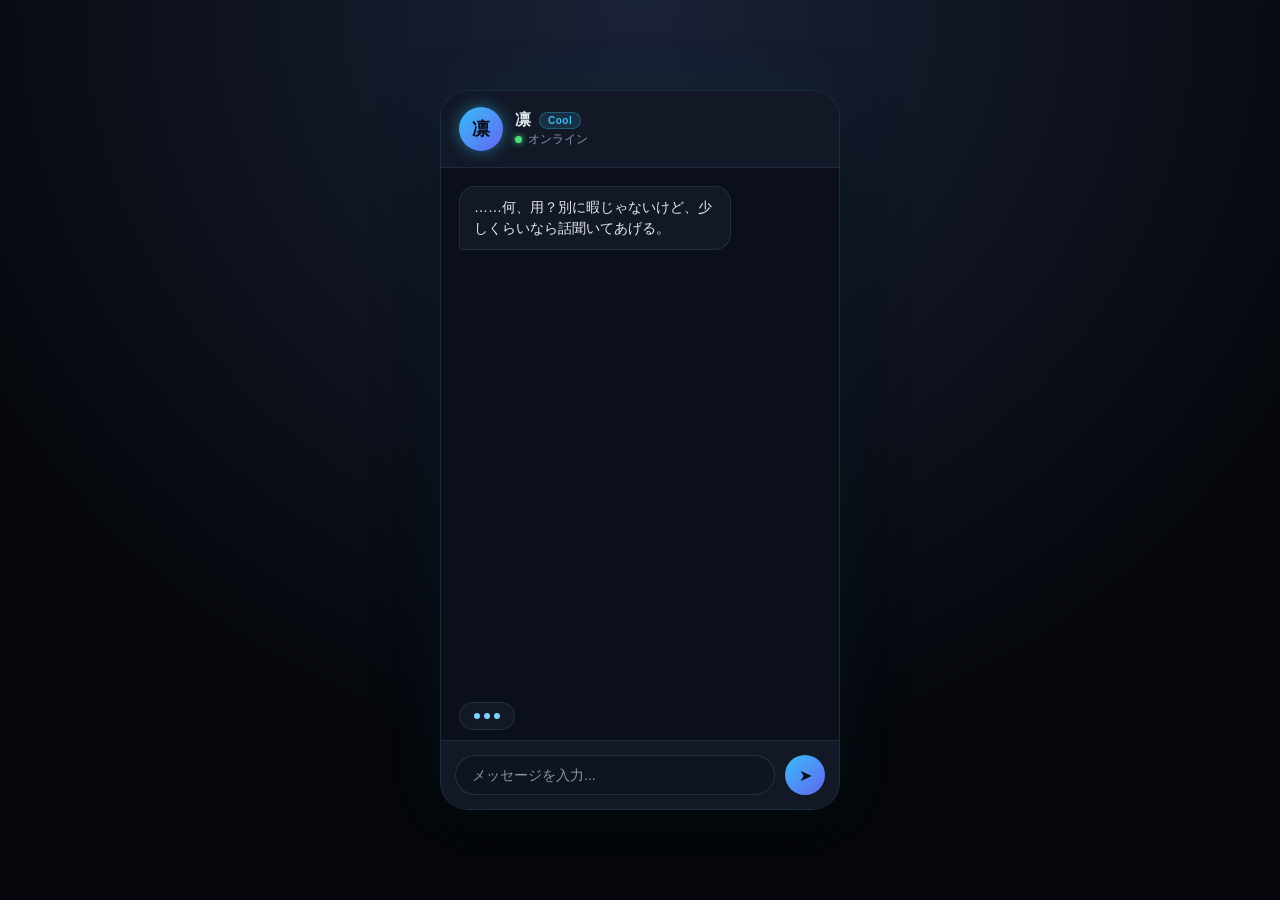
==== index.html @ b8f74df6 "Add cool girl chat app UI Static HTML/CSS/JS chat interface featuring a "cool girl" character (凛) wi" ====
<!DOCTYPE html>
<html lang="ja">
<head>
<meta charset="UTF-8">
<meta name="viewport" content="width=device-width, initial-scale=1.0">
<title>Cool Girl Chat</title>
<link rel="stylesheet" href="styles.css">
</head>
<body>
  <div class="phone">
    <header class="chat-header">
      <div class="avatar">凛</div>
      <div class="header-info">
        <div class="name">凛 <span class="badge">Cool</span></div>
        <div class="status"><span class="dot"></span>オンライン</div>
      </div>
    </header>

    <main class="chat-window" id="chatWindow"></main>

    <div class="typing-indicator" id="typingIndicator" hidden>
      <span></span><span></span><span></span>
    </div>

    <footer class="composer">
      <input type="text" id="messageInput" placeholder="メッセージを入力..." autocomplete="off">
      <button id="sendButton" aria-label="送信">➤</button>
    </footer>
  </div>

  <script src="app.js"></script>
</body>
</html>
---- styles.css ----
:root {
  --bg-deep: #0b0f19;
  --bg-panel: #121826;
  --bg-bubble-me: #2a3550;
  --accent: #7dd3fc;
  --accent-strong: #38bdf8;
  --accent-soft: rgba(56, 189, 248, 0.15);
  --text-main: #e5e9f0;
  --text-dim: #8b94a7;
  --online: #4ade80;
}

* {
  box-sizing: border-box;
}

body {
  margin: 0;
  min-height: 100vh;
  display: flex;
  align-items: center;
  justify-content: center;
  background: radial-gradient(circle at top, #1a2236, #05070c 70%);
  font-family: "Hiragino Kaku Gothic ProN", "Yu Gothic", -apple-system, BlinkMacSystemFont, sans-serif;
}

.phone {
  width: 400px;
  height: 720px;
  background: var(--bg-deep);
  border-radius: 28px;
  border: 1px solid rgba(125, 211, 252, 0.15);
  box-shadow: 0 0 60px rgba(56, 189, 248, 0.08), 0 20px 60px rgba(0, 0, 0, 0.6);
  display: flex;
  flex-direction: column;
  overflow: hidden;
}

.chat-header {
  display: flex;
  align-items: center;
  gap: 12px;
  padding: 16px 18px;
  background: var(--bg-panel);
  border-bottom: 1px solid rgba(125, 211, 252, 0.1);
}

.avatar {
  width: 44px;
  height: 44px;
  border-radius: 50%;
  background: linear-gradient(135deg, #38bdf8, #6366f1);
  color: #0b0f19;
  font-weight: 700;
  display: flex;
  align-items: center;
  justify-content: center;
  font-size: 18px;
  box-shadow: 0 0 16px rgba(56, 189, 248, 0.5);
}

.header-info .name {
  font-weight: 600;
  color: var(--text-main);
  display: flex;
  align-items: center;
  gap: 8px;
}

.badge {
  font-size: 10px;
  font-weight: 700;
  letter-spacing: 0.05em;
  padding: 2px 8px;
  border-radius: 999px;
  color: var(--accent-strong);
  background: var(--accent-soft);
  border: 1px solid rgba(56, 189, 248, 0.3);
}

.status {
  font-size: 12px;
  color: var(--text-dim);
  display: flex;
  align-items: center;
  gap: 6px;
}

.dot {
  width: 7px;
  height: 7px;
  border-radius: 50%;
  background: var(--online);
  box-shadow: 0 0 6px var(--online);
}

.chat-window {
  flex: 1;
  overflow-y: auto;
  padding: 18px;
  display: flex;
  flex-direction: column;
  gap: 10px;
}

.chat-window::-webkit-scrollbar {
  width: 6px;
}

.chat-window::-webkit-scrollbar-thumb {
  background: rgba(125, 211, 252, 0.2);
  border-radius: 3px;
}

.message {
  max-width: 75%;
  padding: 10px 14px;
  border-radius: 16px;
  font-size: 14px;
  line-height: 1.5;
  animation: fade-in 0.25s ease;
}

@keyframes fade-in {
  from { opacity: 0; transform: translateY(6px); }
  to { opacity: 1; transform: translateY(0); }
}

.message.her {
  align-self: flex-start;
  background: var(--bg-panel);
  color: var(--text-main);
  border: 1px solid rgba(125, 211, 252, 0.12);
  border-bottom-left-radius: 4px;
}

.message.me {
  align-self: flex-end;
  background: var(--bg-bubble-me);
  color: #f1f5f9;
  border-bottom-right-radius: 4px;
}

.typing-indicator {
  align-self: flex-start;
  margin: 0 18px 10px;
  display: flex;
  gap: 4px;
  padding: 10px 14px;
  width: fit-content;
  background: var(--bg-panel);
  border-radius: 16px;
  border: 1px solid rgba(125, 211, 252, 0.12);
}

.typing-indicator span {
  width: 6px;
  height: 6px;
  border-radius: 50%;
  background: var(--accent);
  animation: blink 1.2s infinite;
}

.typing-indicator span:nth-child(2) { animation-delay: 0.2s; }
.typing-indicator span:nth-child(3) { animation-delay: 0.4s; }

@keyframes blink {
  0%, 80%, 100% { opacity: 0.2; transform: scale(0.85); }
  40% { opacity: 1; transform: scale(1); }
}

.composer {
  display: flex;
  gap: 10px;
  padding: 14px;
  background: var(--bg-panel);
  border-top: 1px solid rgba(125, 211, 252, 0.1);
}

.composer input {
  flex: 1;
  background: #0e1420;
  border: 1px solid rgba(125, 211, 252, 0.15);
  border-radius: 999px;
  padding: 10px 16px;
  color: var(--text-main);
  font-size: 14px;
  outline: none;
}

.composer input:focus {
  border-color: var(--accent-strong);
}

.composer input::placeholder {
  color: var(--text-dim);
}

.composer button {
  width: 40px;
  height: 40px;
  border-radius: 50%;
  border: none;
  background: linear-gradient(135deg, #38bdf8, #6366f1);
  color: #0b0f19;
  font-size: 16px;
  cursor: pointer;
  transition: transform 0.15s ease;
}

.composer button:hover {
  transform: scale(1.06);
}

.composer button:active {
  transform: scale(0.95);
}
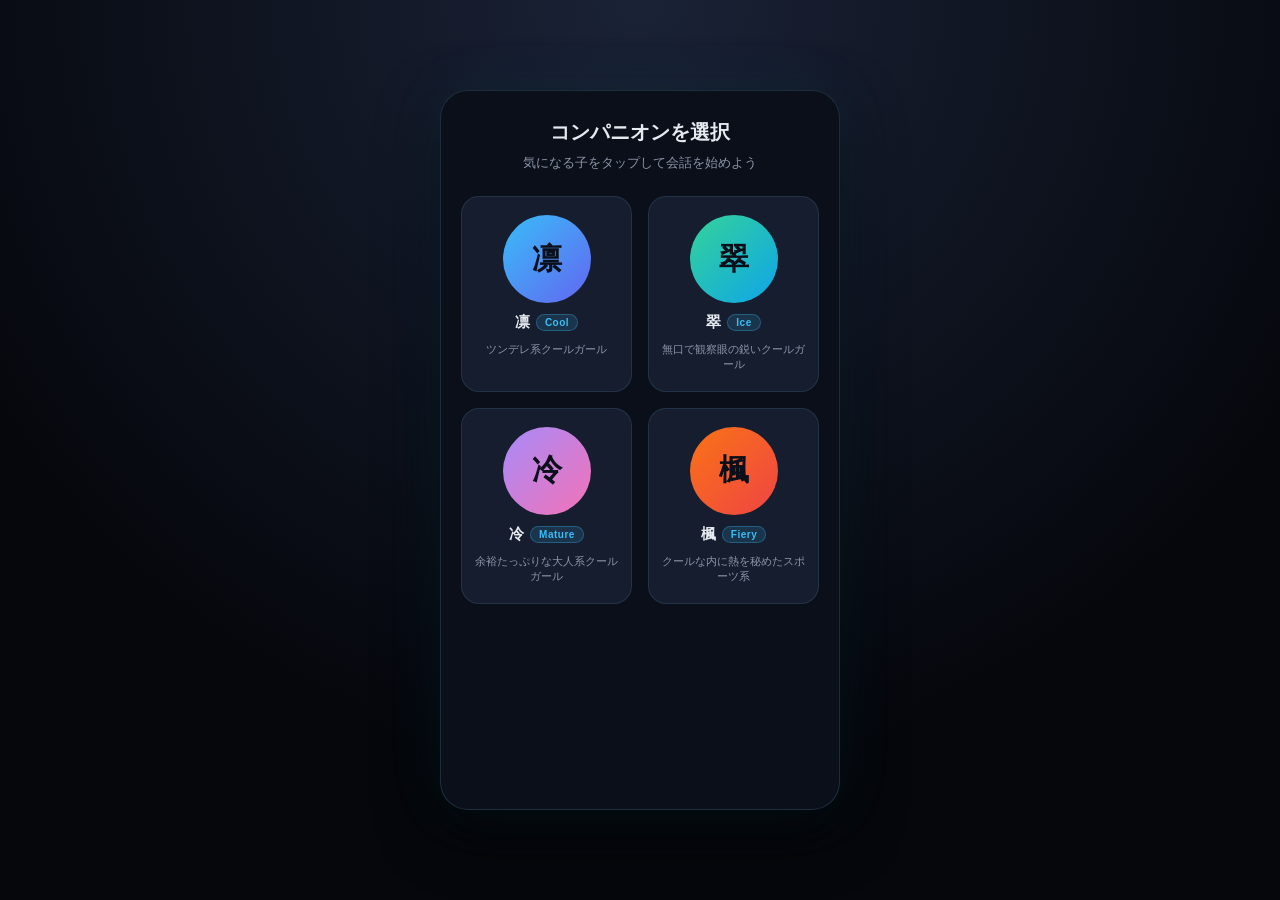
==== commit ee521605: "Rebuild Cool Girl Chat with companion selection screen Add a companion selection screen with 4 cool-" ====
--- a/index.html
+++ b/index.html
@@ -8,24 +8,41 @@
 </head>
 <body>
   <div class="phone">
-    <header class="chat-header">
-      <div class="avatar">凛</div>
-      <div class="header-info">
-        <div class="name">凛 <span class="badge">Cool</span></div>
-        <div class="status"><span class="dot"></span>オンライン</div>
+
+    <section class="select-screen" id="selectScreen">
+      <h1 class="select-title">コンパニオンを選択</h1>
+      <p class="select-subtitle">気になる子をタップして会話を始めよう</p>
+      <div class="companion-grid" id="companionGrid"></div>
+    </section>
+
+    <section class="chat-screen" id="chatScreen" hidden>
+      <header class="chat-header">
+        <button class="back-button" id="backButton" aria-label="選択画面に戻る">←</button>
+        <div class="avatar" id="chatAvatar"></div>
+        <div class="header-info">
+          <div class="name" id="chatName"></div>
+          <div class="status"><span class="dot"></span>オンライン</div>
+        </div>
+      </header>
+
+      <div class="profile-hero" id="profileHero">
+        <div class="profile-avatar" id="profileAvatar"></div>
+        <div class="profile-name" id="profileName"></div>
+        <div class="profile-tagline" id="profileTagline"></div>
       </div>
-    </header>
 
-    <main class="chat-window" id="chatWindow"></main>
+      <main class="chat-window" id="chatWindow"></main>
 
-    <div class="typing-indicator" id="typingIndicator" hidden>
-      <span></span><span></span><span></span>
-    </div>
+      <div class="typing-indicator" id="typingIndicator" hidden>
+        <span></span><span></span><span></span>
+      </div>
 
-    <footer class="composer">
-      <input type="text" id="messageInput" placeholder="メッセージを入力..." autocomplete="off">
-      <button id="sendButton" aria-label="送信">➤</button>
-    </footer>
+      <footer class="composer">
+        <input type="text" id="messageInput" placeholder="メッセージを入力..." autocomplete="off">
+        <button id="sendButton" aria-label="送信">➤</button>
+      </footer>
+    </section>
+
   </div>
 
   <script src="app.js"></script>
--- a/styles.css
+++ b/styles.css
@@ -1,6 +1,7 @@
 :root {
   --bg-deep: #0b0f19;
   --bg-panel: #121826;
+  --bg-card: #161d2e;
   --bg-bubble-me: #2a3550;
   --accent: #7dd3fc;
   --accent-strong: #38bdf8;
@@ -34,6 +35,106 @@
   display: flex;
   flex-direction: column;
   overflow: hidden;
+  position: relative;
+}
+
+/* ---------- Selection screen ---------- */
+
+.select-screen {
+  height: 100%;
+  display: flex;
+  flex-direction: column;
+  padding: 28px 20px 20px;
+  overflow-y: auto;
+}
+
+.select-title {
+  margin: 0;
+  font-size: 20px;
+  font-weight: 700;
+  color: var(--text-main);
+  text-align: center;
+}
+
+.select-subtitle {
+  margin: 8px 0 24px;
+  font-size: 13px;
+  color: var(--text-dim);
+  text-align: center;
+}
+
+.companion-grid {
+  display: grid;
+  grid-template-columns: repeat(2, 1fr);
+  gap: 16px;
+}
+
+.companion-card {
+  display: flex;
+  flex-direction: column;
+  align-items: center;
+  gap: 10px;
+  padding: 18px 12px;
+  background: var(--bg-card);
+  border: 1px solid rgba(125, 211, 252, 0.12);
+  border-radius: 18px;
+  cursor: pointer;
+  font-family: inherit;
+  transition: transform 0.15s ease, border-color 0.15s ease, box-shadow 0.15s ease;
+}
+
+.companion-card:hover,
+.companion-card:focus-visible {
+  transform: translateY(-3px);
+  border-color: rgba(125, 211, 252, 0.35);
+  box-shadow: 0 8px 24px var(--glow, rgba(56, 189, 248, 0.25));
+  outline: none;
+}
+
+.companion-card:active {
+  transform: translateY(0) scale(0.98);
+}
+
+.companion-avatar {
+  width: 88px;
+  height: 88px;
+  border-radius: 50%;
+  color: #0b0f19;
+  font-weight: 700;
+  font-size: 30px;
+  display: flex;
+  align-items: center;
+  justify-content: center;
+  flex-shrink: 0;
+}
+
+.companion-name {
+  font-size: 15px;
+  font-weight: 600;
+  color: var(--text-main);
+  display: flex;
+  align-items: center;
+  gap: 6px;
+}
+
+.companion-tagline {
+  font-size: 11px;
+  color: var(--text-dim);
+  text-align: center;
+  line-height: 1.4;
+}
+
+/* ---------- Chat screen ---------- */
+
+.chat-screen {
+  height: 100%;
+  display: flex;
+  flex-direction: column;
+}
+
+.select-screen[hidden],
+.chat-screen[hidden] {
+  display: none;
 }
 
 .chat-header {
@@ -43,13 +144,29 @@
   padding: 16px 18px;
   background: var(--bg-panel);
   border-bottom: 1px solid rgba(125, 211, 252, 0.1);
-}
-
-.avatar {
+  flex-shrink: 0;
+}
+
+.back-button {
+  width: 32px;
+  height: 32px;
+  border-radius: 50%;
+  border: none;
+  background: rgba(125, 211, 252, 0.1);
+  color: var(--text-main);
+  font-size: 16px;
+  cursor: pointer;
+  flex-shrink: 0;
+}
+
+.back-button:hover {
+  background: rgba(125, 211, 252, 0.2);
+}
+
+.chat-header .avatar {
   width: 44px;
   height: 44px;
   border-radius: 50%;
-  background: linear-gradient(135deg, #38bdf8, #6366f1);
   color: #0b0f19;
   font-weight: 700;
   display: flex;
@@ -57,6 +174,7 @@
   justify-content: center;
   font-size: 18px;
   box-shadow: 0 0 16px rgba(56, 189, 248, 0.5);
+  flex-shrink: 0;
 }
 
 .header-info .name {
@@ -92,6 +210,40 @@
   border-radius: 50%;
   background: var(--online);
   box-shadow: 0 0 6px var(--online);
+}
+
+.profile-hero {
+  display: flex;
+  flex-direction: column;
+  align-items: center;
+  gap: 8px;
+  padding: 22px 18px;
+  background: var(--bg-panel);
+  border-bottom: 1px solid rgba(125, 211, 252, 0.1);
+  flex-shrink: 0;
+}
+
+.profile-avatar {
+  width: 120px;
+  height: 120px;
+  border-radius: 50%;
+  color: #0b0f19;
+  font-weight: 700;
+  font-size: 42px;
+  display: flex;
+  align-items: center;
+  justify-content: center;
+}
+
+.profile-name {
+  font-size: 17px;
+  font-weight: 700;
+  color: var(--text-main);
+}
+
+.profile-tagline {
+  font-size: 12px;
+  color: var(--text-dim);
 }
 
 .chat-window {
@@ -175,6 +327,7 @@
   padding: 14px;
   background: var(--bg-panel);
   border-top: 1px solid rgba(125, 211, 252, 0.1);
+  flex-shrink: 0;
 }
 
 .composer input {
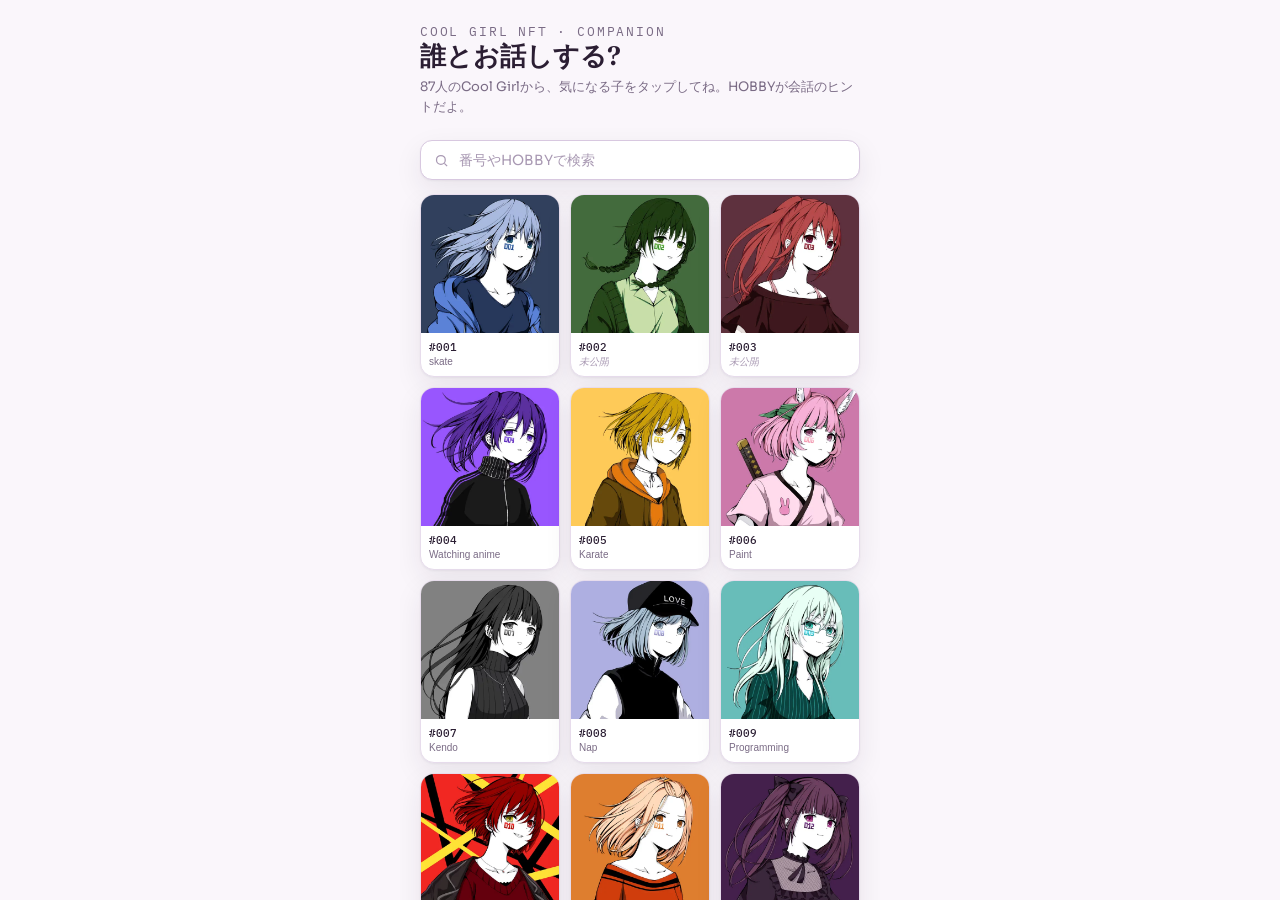
==== commit b54d59bd: "Replace prototype chatbot with full Cool Girl Companion app Single self-contained index.html impleme" ====
--- a/index.html
+++ b/index.html
@@ -1,50 +1,842 @@
 <!DOCTYPE html>
 <html lang="ja">
 <head>
-<meta charset="UTF-8">
-<meta name="viewport" content="width=device-width, initial-scale=1.0">
-<title>Cool Girl Chat</title>
-<link rel="stylesheet" href="styles.css">
+<meta charset="utf-8">
+<meta name="viewport" content="width=device-width, initial-scale=1">
+<title>Cool Girl Companion</title>
+<link rel="stylesheet" href="https://fonts.googleapis.com/css2?family=Fraunces:opsz,wght@9..144,500;9..144,600&family=Sora:wght@400;500;600;700&family=IBM+Plex+Mono:wght@400;500&display=swap">
+<style>
+  :root {
+    --bg: #faf6fb;
+    --surface: #ffffff;
+    --surface-2: #f4edf7;
+    --ink: #2b1e33;
+    --muted: #7a6b85;
+    --faint: #a999b3;
+    --accent: #c6407a;
+    --accent-ink: #ffffff;
+    --accent-soft: #f6dce9;
+    --line: #e7dcec;
+    --line-strong: #d8c8e0;
+    --you: #2f7a5c;
+    --you-soft: #dcf1e7;
+    --bubble-me: #c6407a;
+    --bubble-me-ink: #ffffff;
+    --bubble-her: #f4edf7;
+    --bubble-her-ink: #2b1e33;
+    --shadow: 0 1px 2px rgba(43, 30, 51, 0.05), 0 10px 28px rgba(43, 30, 51, 0.08);
+  }
+
+  @media (prefers-color-scheme: dark) {
+    :root:not([data-theme="light"]) {
+      --bg: #1c1420;
+      --surface: #241a2a;
+      --surface-2: #2c2032;
+      --ink: #f3eaf7;
+      --muted: #b7a6c2;
+      --faint: #7d6c8a;
+      --accent: #ff7fac;
+      --accent-ink: #2b1220;
+      --accent-soft: #402334;
+      --line: #3a2c42;
+      --line-strong: #4a3a53;
+      --you: #6fd9ab;
+      --you-soft: #1c3a2d;
+      --bubble-me: #ff7fac;
+      --bubble-me-ink: #2b1220;
+      --bubble-her: #2c2032;
+      --bubble-her-ink: #f3eaf7;
+      --shadow: 0 1px 2px rgba(0, 0, 0, 0.35), 0 10px 28px rgba(0, 0, 0, 0.4);
+    }
+  }
+
+  :root[data-theme="dark"] {
+    --bg: #1c1420;
+    --surface: #241a2a;
+    --surface-2: #2c2032;
+    --ink: #f3eaf7;
+    --muted: #b7a6c2;
+    --faint: #7d6c8a;
+    --accent: #ff7fac;
+    --accent-ink: #2b1220;
+    --accent-soft: #402334;
+    --line: #3a2c42;
+    --line-strong: #4a3a53;
+    --you: #6fd9ab;
+    --you-soft: #1c3a2d;
+    --bubble-me: #ff7fac;
+    --bubble-me-ink: #2b1220;
+    --bubble-her: #2c2032;
+    --bubble-her-ink: #f3eaf7;
+    --shadow: 0 1px 2px rgba(0, 0, 0, 0.35), 0 10px 28px rgba(0, 0, 0, 0.4);
+  }
+
+  * { box-sizing: border-box; }
+
+  html, body {
+    height: 100%;
+  }
+
+  body {
+    margin: 0;
+    background: var(--bg);
+    color: var(--ink);
+    font-family: "Sora", ui-sans-serif, system-ui, sans-serif;
+    -webkit-font-smoothing: antialiased;
+    overflow: hidden;
+  }
+
+  .app {
+    max-width: 480px;
+    margin: 0 auto;
+    height: 100vh;
+    display: flex;
+    flex-direction: column;
+    position: relative;
+    background: var(--bg);
+  }
+
+  /* ---------- List view ---------- */
+
+  .view { position: absolute; inset: 0; display: flex; flex-direction: column; }
+  .view.hidden { display: none; }
+
+  .list-header {
+    padding: 22px 20px 14px;
+    flex: none;
+  }
+
+  .eyebrow {
+    font-family: "IBM Plex Mono", ui-monospace, monospace;
+    font-size: 11px;
+    letter-spacing: 0.14em;
+    text-transform: uppercase;
+    color: var(--accent);
+    margin: 0 0 8px;
+  }
+
+  h1 {
+    font-family: "Fraunces", Georgia, serif;
+    font-weight: 600;
+    font-size: 26px;
+    line-height: 1.15;
+    margin: 0 0 6px;
+    text-wrap: balance;
+  }
+
+  .list-header p {
+    margin: 0;
+    font-size: 13px;
+    color: var(--muted);
+    line-height: 1.5;
+  }
+
+  .search-row {
+    padding: 10px 20px;
+    flex: none;
+  }
+
+  .search {
+    display: flex;
+    align-items: center;
+    gap: 8px;
+    background: var(--surface);
+    border: 1px solid var(--line-strong);
+    border-radius: 12px;
+    padding: 9px 13px;
+    box-shadow: var(--shadow);
+  }
+
+  .search svg { flex: none; color: var(--faint); }
+
+  .search input {
+    border: none; outline: none; background: transparent; color: var(--ink);
+    font-family: "Sora", sans-serif; font-size: 14px; width: 100%;
+  }
+
+  .search input::placeholder { color: var(--faint); }
+
+  .roster {
+    flex: 1;
+    overflow-y: auto;
+    padding: 4px 20px 24px;
+    display: flex;
+    flex-wrap: wrap;
+    gap: 10px;
+    align-content: start;
+  }
+
+  .roster-card {
+    display: flex;
+    flex-direction: column;
+    flex: 0 0 calc((100% - 20px) / 3);
+    width: calc((100% - 20px) / 3);
+    background: var(--surface);
+    border: 1px solid var(--line);
+    border-radius: 14px;
+    overflow: hidden;
+    cursor: pointer;
+    text-align: left;
+    padding: 0;
+    box-shadow: var(--shadow);
+    position: relative;
+    transition: transform 0.12s ease;
+  }
+
+  .roster-card:hover { transform: translateY(-2px); }
+  .roster-card:active { transform: translateY(0); }
+
+  .roster-card.you { border-color: var(--you); }
+
+  .you-dot {
+    position: absolute; top: 6px; right: 6px; z-index: 2;
+    width: 8px; height: 8px; border-radius: 50%; background: var(--you);
+    box-shadow: 0 0 0 2px var(--surface);
+  }
+
+  .roster-thumb { aspect-ratio: 1/1; background: var(--surface-2); }
+  .roster-thumb img { width: 100%; height: 100%; object-fit: cover; display: block; }
+
+  .roster-meta { padding: 6px 8px 8px; }
+  .roster-num {
+    font-family: "IBM Plex Mono", monospace; font-size: 10.5px; font-weight: 500;
+    color: var(--ink);
+  }
+  .roster-hobby {
+    display: block; font-size: 10px; color: var(--muted); line-height: 1.3;
+    margin-top: 1px; white-space: nowrap; overflow: hidden; text-overflow: ellipsis;
+  }
+  .roster-hobby.empty { color: var(--faint); font-style: italic; }
+
+  /* ---------- Chat view ---------- */
+
+  .chat-header {
+    flex: none;
+    display: flex;
+    align-items: center;
+    gap: 10px;
+    padding: 14px 16px;
+    border-bottom: 1px solid var(--line);
+    background: var(--surface);
+  }
+
+  .back-btn {
+    border: none; background: var(--surface-2); color: var(--ink);
+    width: 34px; height: 34px; border-radius: 10px; cursor: pointer;
+    display: flex; align-items: center; justify-content: center; flex: none;
+  }
+  .back-btn:hover { background: var(--line); }
+
+  .chat-avatar {
+    width: 40px; height: 40px; border-radius: 10px; object-fit: cover; flex: none;
+    border: 1px solid var(--line);
+  }
+
+  .chat-title { min-width: 0; flex: 1; }
+  .chat-name {
+    font-family: "Fraunces", Georgia, serif; font-weight: 600; font-size: 16px;
+    margin: 0; line-height: 1.2;
+  }
+  .chat-hobby {
+    font-size: 11.5px; color: var(--muted); margin: 1px 0 0;
+    white-space: nowrap; overflow: hidden; text-overflow: ellipsis;
+  }
+
+  .you-chip {
+    font-family: "IBM Plex Mono", monospace; font-size: 9px; letter-spacing: 0.06em;
+    background: var(--you-soft); color: var(--you); padding: 2px 7px; border-radius: 999px;
+    flex: none;
+  }
+
+  .thread {
+    flex: 1;
+    overflow-y: auto;
+    padding: 16px 14px;
+    display: flex;
+    flex-direction: column;
+    gap: 10px;
+  }
+
+  .chat-hero {
+    flex: none;
+    align-self: center;
+    width: min(72%, 260px);
+    margin: 4px 0 10px;
+  }
+  .chat-hero img {
+    display: block;
+    width: 100%;
+    aspect-ratio: 1 / 1;
+    object-fit: cover;
+    border-radius: 20px;
+    border: 1px solid var(--line);
+    box-shadow: var(--shadow);
+    transition: opacity 0.18s ease;
+  }
+
+  .bubble-row { display: flex; }
+  .bubble-row.me { justify-content: flex-end; }
+  .bubble-row.her { justify-content: flex-start; align-items: flex-end; gap: 6px; }
+
+  .emo-badge {
+    flex: none;
+    width: 22px; height: 22px;
+    border-radius: 50%;
+    display: flex; align-items: center; justify-content: center;
+    font-size: 12px;
+    background: var(--surface-2);
+    border: 1px solid var(--line);
+    cursor: default;
+  }
+
+  .bubble {
+    max-width: 78%;
+    padding: 9px 13px;
+    border-radius: 16px;
+    font-size: 14px;
+    line-height: 1.5;
+    box-shadow: var(--shadow);
+  }
+
+  .bubble-row.me .bubble {
+    background: var(--bubble-me); color: var(--bubble-me-ink);
+    border-bottom-right-radius: 4px;
+  }
+  .bubble-row.her .bubble {
+    background: var(--bubble-her); color: var(--bubble-her-ink);
+    border-bottom-left-radius: 4px;
+  }
+
+  .typing .bubble { display: flex; gap: 4px; align-items: center; padding: 12px 14px; }
+  .typing .dot {
+    width: 6px; height: 6px; border-radius: 50%; background: var(--faint);
+    animation: bounce 1.2s infinite ease-in-out;
+  }
+  .typing .dot:nth-child(2) { animation-delay: 0.15s; }
+  .typing .dot:nth-child(3) { animation-delay: 0.3s; }
+
+  @keyframes bounce {
+    0%, 60%, 100% { transform: translateY(0); opacity: 0.5; }
+    30% { transform: translateY(-4px); opacity: 1; }
+  }
+
+  .composer {
+    flex: none;
+    display: flex;
+    gap: 8px;
+    padding: 12px 14px;
+    border-top: 1px solid var(--line);
+    background: var(--surface);
+  }
+
+  .composer input {
+    flex: 1;
+    border: 1px solid var(--line-strong);
+    background: var(--surface-2);
+    color: var(--ink);
+    border-radius: 999px;
+    padding: 10px 16px;
+    font-family: "Sora", sans-serif;
+    font-size: 14px;
+    outline: none;
+  }
+  .composer input:focus { border-color: var(--accent); }
+
+  .send-btn {
+    border: none; background: var(--accent); color: var(--accent-ink);
+    width: 40px; height: 40px; border-radius: 50%; cursor: pointer; flex: none;
+    display: flex; align-items: center; justify-content: center;
+  }
+  .send-btn:disabled { opacity: 0.4; cursor: default; }
+
+  .disclaimer {
+    flex: none;
+    font-size: 10px;
+    color: var(--faint);
+    text-align: center;
+    padding: 0 16px 10px;
+    line-height: 1.5;
+  }
+
+  @media (prefers-reduced-motion: reduce) {
+    .dot { animation: none; }
+  }
+</style>
 </head>
 <body>
-  <div class="phone">
-
-    <section class="select-screen" id="selectScreen">
-      <h1 class="select-title">コンパニオンを選択</h1>
-      <p class="select-subtitle">気になる子をタップして会話を始めよう</p>
-      <div class="companion-grid" id="companionGrid"></div>
-    </section>
-
-    <section class="chat-screen" id="chatScreen" hidden>
-      <header class="chat-header">
-        <button class="back-button" id="backButton" aria-label="選択画面に戻る">←</button>
-        <div class="avatar" id="chatAvatar"></div>
-        <div class="header-info">
-          <div class="name" id="chatName"></div>
-          <div class="status"><span class="dot"></span>オンライン</div>
+<div class="app">
+
+  <div class="view" id="view-list">
+    <div class="list-header">
+      <p class="eyebrow">Cool Girl NFT &middot; Companion</p>
+      <h1>誰とお話しする?</h1>
+      <p>87人のCool Girlから、気になる子をタップしてね。HOBBYが会話のヒントだよ。</p>
+    </div>
+    <div class="search-row">
+      <div class="search">
+        <svg width="15" height="15" viewBox="0 0 24 24" fill="none" stroke="currentColor" stroke-width="2"><circle cx="11" cy="11" r="7"></circle><line x1="21" y1="21" x2="16.65" y2="16.65"></line></svg>
+        <input id="roster-search" type="text" placeholder="番号やHOBBYで検索" autocomplete="off">
+      </div>
+    </div>
+    <div class="roster" id="roster"></div>
+  </div>
+
+  <div class="view hidden" id="view-chat">
+    <div class="chat-header">
+      <button class="back-btn" id="back-btn" aria-label="戻る">
+        <svg width="18" height="18" viewBox="0 0 24 24" fill="none" stroke="currentColor" stroke-width="2"><path d="M15 18l-6-6 6-6"/></svg>
+      </button>
+      <img class="chat-avatar" id="chat-avatar" src="" alt="">
+      <div class="chat-title">
+        <p class="chat-name" id="chat-name"></p>
+        <p class="chat-hobby" id="chat-hobby"></p>
+      </div>
+      <span class="you-chip" id="chat-you-chip" style="display:none">YOU</span>
+    </div>
+    <div class="thread" id="thread"></div>
+    <div class="composer">
+      <input id="msg-input" type="text" placeholder="メッセージを送る…" autocomplete="off">
+      <button class="send-btn" id="send-btn" aria-label="送信">
+        <svg width="16" height="16" viewBox="0 0 24 24" fill="none" stroke="currentColor" stroke-width="2"><path d="M22 2L11 13M22 2l-7 20-4-9-9-4 20-7z"/></svg>
+      </button>
+    </div>
+    <p class="disclaimer" id="disclaimer">AIとの会話を準備しています…</p>
+  </div>
+
+</div>
+
+<script>
+  const RECORDS = [{"num":"001","hobby":"skate","you":false,"vibe":"sporty","img":"[base64]/2/836XvL/kM+32ddrebF0h6Bv+r6uv7J6if9P9LPo98xX7h/tV7xf/H/bf3pf4j/j/9r/RfAL/YP9f/9PXS9lf92fYa/n3+Q//PtL/+396/hu/u3/c/eD2y///7AH/49sH+Af+fq9+rv+P/vPrP8Ivxn5lf3n0//I/ov71/d/8v/vP7j7fv/L4EvU/57/1/5z1J/kX2z/O/2r92f8J86v5L/a/478i/SP5cf5X+N9gX8j/oX+Y/t37lf4v96/dj2TNyf+j6gvvf9f/1P+G/zH/l/xPwX/O/7n0T+yv/I/wvwBf0z+3/6//A/u3/lP//9pf9nwkvSP/B/ofgC/oH9n/3n+D/zv7kfTr/S/+X/Of7b9vfcN+m/43/vf5b/TfIh/OP67/uf8D/mv/h/o////+PvN///uW/a7/+f7b4Vv2J/+f7vmcRtzNrpk3UbbmXluovhinx5u7ZvUFYpdRtuZtdMm6jbcza6ZD4yX1tIlz6jjDcIVRXEf3M8mHx835F4+G92Yipvrh9B6mFIWTdRtuZtdMm6fs+l+H/fAE9rp1N17+DQihagFGJmo4Lzh13uK1oXD6QuDbcza6ZNyptkpnGbutj8K7rN/xf//M0tzSPLFwvfwLOWhEd37m1BgJubj4sT3x+rfxhSFk3UbbmLY4obQYeGxGvMSlXeS57BCtvYtojUxF//6EVF5H/60CiU3MQHj2+4UjhOfuFdpoXMTMQtqH3WLzTug7L3ms01rpk3UbbmbYf8VRcfLxLDFLZRqH0DQaUdrHxHssbVppt5PXgrwyyzG98Ct7ff9CrtEqFsEof4Kb9Sm6TeDNYKKGMMfSFwbbmbXSc6Kip8uulVmnYmIClibZS027PfK1WtTl5WSfRe+eQtfw2r/PCS3WV5KaEmlaChZyL2LHUEPVcqdApjP+f8g6RTolpcPpC4NhC49C5SY7898lroSA/8ZR1TirOl2838GMfJV9diQKeZ873/Cd1rjSNZwbh/FHKQHL0DvRk6cLjYk7bIeoWFymPv/IiRsLdzcBsYG2AOBWoYkxQ1PNr3SZajbczailOa3/NaSsxmfq1Mbf90Yirzx5K3ClFemtjA6Cr7TUPcznS/7gD7Xd+1MgvIIK+5a0W05n+3zyZiHMt0WfY1Y8N3JUnLd9HhhPOfSuUusUs6aMyT20qCszhc0PlxdM0ABA46dHUsdmp030yblCuP/9gPdmP6Gq59d/PdJ/KOBaDgnVVL//6CXnh/e9hiKvJIqn9JIt5geue+RpGCtEp42+9STw0S40WNo326NryfMRnxoG4j+b54n4ZVkpniyA7Ez54MWPppQ3Wu4M/0oPN7F2IFShjppXuXtIeO8g+UjCj73xogD3yocI5+SdOXW1vv///kPLxgcq4f9pi8gpqfjnvROcbbUf4f/wJnh9H4IK+SAJ8i/NmUve+lw1LYPXL/hPeVhiac2QBJIK2iW7wIweJRYOuNLXRNiV2I6CXOmNfwpunwHa/pZ4FA50sqoAyBsoOLjnK1f6XTouDaFfUyVnRXmLq0C7Cz/l6Ka8HpMCJqRbgYn95VyTtHLIF+M17LgFBwqs+8zcI3WCT3WbQXNtvhiMKNTsX+/xlSrrkC+0p4qiJFF3ZHa8RG7bAAHcca+EKHXIFJCKU19eMYPyO39VXmEAKMX3T8no4WXin56Po8r9d+jefVfiO6jZVVAylMp7MHwhP9outZnx5BlYiOX5wYRLJpb53KezOYXNl39lTyT4KOBfX8sL9pAp/gyJqlfiR/83zyUv7pvp0FqKam6RfmP5JFzJ8Pi3dJu8ZBYiasNKLB2ILxEniemBQAcAUHKvOaGwa/zkYJXb8ypMbGiqq/RAMKo/gST6QM5/5SYWqhg3jiYYP4fJ/72Tp46l3ekZgVtDdz0+ai6/gG0ODawS/NRBchyF+doOjHXs1BbDr4EjL4YGs0dY48gQFBtaJw79i47m3SFb0etmE6mFdt7/gYScBk3UbQ7+6aliCa8jwKMLN/Z3YpgoWxPfM3SJa3lJf/QgdycqzlvuRJ+i0+2Z6PfFcI7lhMFdybpVRJayFoETBN9cbjqhXb9HMz6P3C/txFHYgJu7d+cS+p+8c2pAMJ+kkgo0qe+8ddMdHZywe1jFNAV5Tv6MwEBz7Wr3iMErJAj5dgEsHmh7x9IIgIabemy4rCL+0VlzSohB/dpRjWNdjDrF8ovwd3ttgzx6D+PTm+EzXDhAaKeRfLqNtK+v9n7Khr4rSlJsF8mlIrevpEwIS7XGqCyOL6/WXH4Q0vQY8wldslEbvhs3XhVK1Aw/UsYd/IOwo3rp5xy3h2bgOCKlY7Yvog+phP//lTb69XDr/4TnVXS5dMEm+axkO5o140aLh9IXBtmc9J00m+RK5bZPOWk64Ewi01e8QoVbsbDNUf/eoWPUv751U4QzWeiTDQRlPFqkDJbS6wnOFst/g8YIXGYxVD4Tz0XlO6E8tF0Gw1ZFavA17LHj3lIiYKrJr8rYkiWHToDbcza6Y/ANCfkafn6Fe92kYD6o2he15NBSxaXDwQ9/WUiDLbb+3zzA56R+z8b0s8kYyEaeytFqDD1ULc6yEsG2BnWoXb0nKV8gHKVHRjySDGpdjEKsPnXUYeDfnDdGUjGl8uo23MMHn/71KPQ4d9WGxQh9fr4yFpcBx7aIFunSapKPbD8HHw3/h0ZU7bA8VddWrvHEvBFg4RQF3nLo6+mTJ93gkcY5OGHcbGAvMwcytUimlCybqNtvmwpwN40LhhmeRXQEKg1vc8JU2fUhzBX8xGuHySDhrGSz33y5hrXMsz1Xs01Ec/dkFedmKBy4NtzNpUq8ZY+xlH7ykOwJBXF9K1UQ6jliCdaI/TyQDKBOtmBuQxpLzGYrooSSzmeNG6mEyluvTWzZV/[base64]/KJ78eIE3cy/mA07XWWxwOHR/cGZtdJ3Fu8DV+hdoYHz0Jqarxs0Ghbb+H+UmDY+zAZNT4jbWSR0GpWJIXALV1Fbdn7X6VjmwGr93ys4Tq+oAlljiRRlzUCqtPeJQwVfSFv8o621AXv88uGaqzioDi9wF0Hvmfe3lBA++ek8qJftyOKi3wM4Z4yUeeUm5bIhZN4NoMBmLHf5/5LFCZ0IKjzHipq3uG75hSFj0AyFWjTQwLqeAkhWvZyOm9xgNAZFKTmqyFY4UaLGBYiYsYR3Uba5RYRFBaBZYEPRPh3MpSvRbpiAY9zqDS/tcPd11W7PU/5mCK8jPaGlerTtS2O6gpL1F+PjrJjA3G2FfiW2uXByV63M2wKoOZTvIW/7LOfgnhGrcvQoF9vTtXlfPcUdi/Gwlbl9cEaCQs3cxxLhyBeNYjUP1IqQod/zCrGSp/01IkGgRw/m0yCNGSgxfOv96sDkgmWoz6ucDtCU+JygvXPdhDaqyIgxbS6DQWKIta1oMu6bSKSP0gusdVWkCyfcWI+IraRcpTj7JmTxT3Np2yG7qnFClMwQkUl814SgSTYT5MErX3gpm5xPiJ+TPyvoKjL/oZ4NGgiqLtRhdSvcnU4n+ojO2vzNFlPMsXoauCQuRzFnJLiNw9EmHrwCGlkGd+u7IF3tabhxEKwz6KMhlKin4PTmctK3SgEHK561LLckbfsdQDIz07tbpwY6jDFjRChAAP7zPP/XrefnQ7L7W/gj0AAAJwJLhcEzKC1JaLozZcjwlNiVg4qJag9YdSd7HBMo/hwhJU29HCtWOenbZ3aTmT9EaapmepteLOQbmsDXC6vz2/3MNbbXuXgAAAA+22NvMnRrSZtsLEhE9amVpeNHZuk+1GVHsIvkXiIwIeozU4tAEbZgA7zvryId8Xdm5WdbI9F9w6rIaIUsWwYvsH5nOhck9wF4h85mBJfKs+rTIgPtk+vscFL6t+4lDWd8Q1UrZMzua9LQcl3/ideOpnoHfSGXo0quf/c1SRA7VQOk9ec/4/oBrn4Da0osylWRfwMTwgzfv/fU7fldnLHw0mulU9/+3XHpVhB+lTRp2HHengJRYqluy8cPOtSThu4XyXBrFBWP5USGjmEBwMyBDt01a+pDHsU4K8EeEJE3h6D1vc5A1MphMQwKJ5CAIz2Cru2ttoynMk44lHu6xnqfdpavP/tR/JOzEgPW9inu1YcLKeR9ygPadZVPURBw5IL14P1envkI0pkPyKFEo2/lfC5Hqxx4tqANYfEaqE5CBccFwLjs/X1AQMWSHW24XoGhc2/u+yS2DSw2D5z0diSmAxKr0KNcWr2qKCK0Sly0PnIXqRj5G9/CQHVmHvUAqxZueRfSAAABzf+UZqIsv3ZxaymRRW1Zd9xwk8YrhqNQIadQUpV8ZFcMvrkjpfNYfcqhNpQzTM4/9MYrizsEDjNldzg5ThzB2+nRO7HmYoSbiYYBwcdY28SPnNM0tCLSvSAE6auyV68nXJfkv9Gf/jKT08MNakmefYdOywJBNfhepJUegFOE/Up2NWOwR8yUJjJS1RdsGnygQytbQ5pgQPxRcWfCAjTebdqM5y2OIS6LrkGpSKkNbe6jUtPr1k+8mcNAqOqN5TZ+1F7PM8C0TfJSBYVXpzGMWkDw+G406TaY0qr65soFT1UZCrPEcLlqrM+g+QoM2GN1HW/ugwGDv15RW8gvn4IQoi1tWaZ86Lh9FBixtmxD/ZOBcLbVzxSPTGtHuDode9Pc2Gh9xxCAVOxFyivvlJAI2LLqGMt7v+8g7P28vxRMmUybyGnYcIUjLa+yQHf+0Ec6M6OdVqPKJ7PyIpGWN6ac5J/73hTb6HtVU53irhntHQb7P/G+mk8B71c0I4mNti2nLjW1ZLKqi2x0eVFccw8FZg+Ypi/ckwsEjMLf2z12s5TNijhWIBzHY3xzdZfrymyPcHr8jTu11JvH+gAADzADCNRhwdnVUuXZa55/0wBUUiKWUA6pRJTwaiwwMtvO4qcJXpK4aRWYOA0JZFZZWLCprqg9nsViR3GeySR0wJoXr8IwneWg2DEwuoz8KTlyhnR+R5h8AZWAu5D3x4uxgYbVDKrFUgaG1Kz6liCwPS5ZvuatTqcJMSZby7dv48EFzhgCnnYrC9+s92c0i7xLl/G7ArcYx4MHzPWOzseMjkUcevUYXJfEkNgDKf4oYh7VmSu4hKZHzLZYovrYJ+mQ8Byaye10irbjjfv5Lft9Y9YU8flku5sAYrOPzYiRIOdpV4/MBD26mI5cl2WHj7XDIDZJVhgHF+F+GYBo8smE6R71fRVQxpblCpCL3LK763yDEbptxvm85sl2qbloMvsYUSFkbvC1JO8Cs/KSnlxEWJkAVRNaBxdiiBJjpqp/qqQ5NFc58lWpJRmzmyMgjzFliqVYatRUE6nQU1WWKP345fCKNV9rgMEZArC1DjaS5fNjVUu34LZc8grBgE6AQaqE8uOaazCSZGk2qvCri37XJukMse2YhMf+OrEdn+yuv/dr+MFvZp+0vv8rbWAp3WGaf98UV4OOFaN3FzG6khgAeZLuzgkB3E04b2luaW4wC8VRtg7qCr4HFFdkvs3KwnrBxaXiI+xrfurZCSWuFWhNMlh6pxUdhg0ABuTB5J8InSk5BNfK89RwHTn8A7Axdca/oLdBYdbdqdI+Gs7cNpRJR2uL/vNVlthd2Z2bZ1WIqE1iijKfPmhV4XihtHeIwGeuIH4YAuLQ0Rk3dE09YeLlH0EwipRQ6LxZK/NJO7wC6B6YQNuRZV/dAXgrOUWRin7V8LadQ60DG+CGaziyJXY9dIDwaz61doa58Cm4XrUAWqIbuvW852318SyzH3/E32nd9/HFlSqTdq2qcD3nJ9OT1NlpL10tcAYMXydR53Xq0gKspTlSvsSND62mbfEP1Ij1HPO55+tMjaJ3byPZ0S9Hn6fstd8MP+76PvJ6xM0KukYyvxiSC9ko+k0upnc5aMrQU7c7j1mnlHcv+fQbrZ8T5xpAlnJ5q/uwbUzEtfVA2VvL9w5RmpF6EqzETuNk94alkSs/Ga/wXwU2j6CPkR6zoQHZrpGRYCNffUjpN2z2fTC6D5DTvDGIkiuGvTjD6cx+LSiPWgPhpuvg3DI0NuXuDytkkwjin5U5I/nWseeP5Q1665RyHJEknplInBbCotwXg038vr/hDHssXlGX1Yg5Hwgp6AOAcFNvbXqjsikgXowuO+Mc38/OAJljyoJkYdskiSNuhrNDIh+dac/v9v/rRHGY89Q7VZXe2Iyvmp4z3tqzLRmZwwybBJYnkJo5roJeb7f57Iz3wE/4l+oNtzlVvWHZyPOATYHg29Bz9IdBDGj1ZfyrmQLD2tIaUMsdt7nW5CZnajTwWq+MZHvUngEc6UUxkWFq6Ff/FViSm8HK1GvtS3x2uX4SL8iZMNIDKcmLf2CfGCbyvRTGbjJJI/DgRyaBD6vQovXFc7IUAx0RfqNSVno7vkxzZ0NUxxHqR3t6NkrM0vhO4696EXMvI8zp0UsT0x2JOZL500INcajZr5z/Qe1aj3cj9ayZiDTS3zbu+vAYUZf3U2YyJynvf4y8fIrAIrVvOSQH+QwnuWej9OYcnbT2pX0nyYtILvrsTI3b4iASxWdHbrTr0beGmllovX3nbViO8cxe1jufWtqmgGWyOcAAAATVS6bZmUCcaWSisfRaFIRevJ9EPmfsQrhPtUZFB/[base64]/zkdMVeEfWafOXYWqeEUx+8UWOIZq/4gtYgZyUuyezSojcSfXY/u18x6vwrW8MxJ0EVIak8w+ubbKKeM8qd/zGBJpkUInQNpsK1BhU91ux6+SH71cPU/Z2OguHN4JIUEWt4yRCmM8fkFElzQWvY+5slySA8yP6poBD+0TTMs++sCixRHGkW2e4MZqVGovqKCL4fX2iF/eKuMEl23/cMq6pQfT55+EJJvo3TAiDNRGp8ZCzzOZc/x8bRZO8tG2IrX1aynOOkXA4uOOQkEpvguas7ryjLyU6+chn3qa1qxJUZ/hN82mPAiKL5HFYPP8XYck6hIt1p+jpymbu2DnVH7BqAt+Sod1gWGi+Mis2SsuGKkDE9lzyDBTy1vRKvdlRfGrF7vDUyNFdEXhMhWAr/db3vd1MXFzy0IPS2veAyYkFUwMwtgfRUg5VLlWBkudq5fuP/GRGfHP5Jk8eWzcv/doCBZXRT5WOaVM7LCkMgfKZfrpmq/pEEPE74nv1XkSi31zxvGYEwu2he+fsqAw552BPBQbozE4fX0+m5e4coJc/J1p5npz0ZTIodVvPGTGFeREQYBLEZED4BuIHUd7z0uZkIgG6YwXzKZvDpxBE/79XmrtAFKmMdH22zdRA63WubbGVS5CTm/4P5AAAWX/p+G6BNXkOVouluf4tf/yiyllX1qtS0So05BlO2oxcJvDOE1so/qAbq2npj41FCY/ZBPjFs3Fv0MFD1ncFGXEWpcHr+1PVSLQd3PFw3QncKieMH+7PL5yFHn+hl7RnKs9v1Ccb/j9YR6UajfiUrUUWjx57wCakso1rY/00T/yp2pCBcG5Xs1Z9EAJwScX5Jo+nO/YHbLqtE7Mlh2ZjIcPkeGWCu+/fApqrQ2QElPF5kfc/autaMOYDKa3NhiCKjOeAQ1SqvSbfCWEXBqYOq1I5f0aR5IjyzCahpcFC2myaNwRj5C745LDFjW47vqHNEtq/ptwfBLqvsvQxHbXhjXGK7LTvuyybOmgTjRzjZtpumSo+ZAiS19VeO1/lYJ9E3V9LmGmP6liBXZK8bG3SmW1UDoh0UbFp72ianWStQdig1digxudigZ8QB4V27UVfcCoiqL7rzJbJeOJuhvsEooeG62pj5uuZd7S0CHzqYs2XdP8qTCToBi6qH9z5PJ6Q6YumYqtvmoCtcw5FLCqnUyie4DKMpnbHcK8/Cq0jqEWbzcaiHtmItaIhtVc2B1YNAraW03u/TMNAMixW8Q0U8VMU/wPzTpUHM+BIaP7MMPyb/yKMozID/+TI+D+3u8lslMXXEcjvUd9jZA6C1DAnT1KP+niXAzDZe/w11my9IJHchkHC6cH+OVyQeKlzSwd6IkHdTDmyuVYeGb/QGyLciRJhg3VGp5usgLK/KWu5diW2NPc3QGQz7Q7YjheRSVRwKNsRO+LTvzghh5KzMXUnjBpartSy2z3nnpksq+9hQjVVW/1W6G6F1xlsrwPpzjbUi+0O26w4iyV9PjZ+nQF9Gh2GSHHRZfOpEsiYRV3WYBwMT3B1DJ+RcyMlQ2uboKabAirowLqHCA9uQum9VyNF795I5SFdEpTKTxEDmX28u/JLa3Qyts+veTFai8oE14NdQWBmMIZUET9rt+JmgzTyRV7oXFpW85DeSG8OWXDxNWHX3hl2LXwqQpOnVcjcqfkJuTXABlRSN2UqXvQdCCLFrSyiPr0wLjgjP1OFcoJLwP5AetBsfNkB6dcFTtI2kZ7O/1v8LpgbDRRhQ9Cpl6R+oJeK1hacXu+Kt0q1cecyvyvU6OkWHkiFWfDwz1ogOATx1GGTn7AJ9V8ylvH1QbTHFTAP0kc5eajNmte8mZWtHncA6qMsHhDDGOv7+F1eWozPIwE0/SSyBX+yh+joXoYsEN63XFq8UHNeDONv7O3GpZvIYNgE7Kj9qx1dYDQdsLqSr4kX2IezBIZnn+FYE61obmHCUgMgpYLc8vtr42FL1suBq5bKDG1DGFp0R7BkIKXI9bUphOAuLCXi+gCPpUnKAzdm0uDCIGQsie3CbuOtW2x3pmv199WuR9m6F12XVKG4/[base64]/[base64]/HNmgS8zIklaVAiZQsC8JuI++3Q1tR0z1Rx0f1tcYiz/fwgjPWFegz9I54FECiE6CEJBPAwHGLqV/i6QzevGMxHrBeF7H9gXaRahLTYojKNaF5/mLlHPRNc/o4RQFIxSkMJnCvjUE5l9MJG+ZhKk1cE9KHzD6TpHYz8tgr6CTr+lgxvyX4X0HqappIsETNfp2ZU8DoaccnutJ+D9V8mJy9ceao4wW2NgYBvrNuLFxLqushO34ru5HLa+iG+tc3Tnl7+JqXT0pGOYQWQ0sBeiTQQz0X/hT/iL/uGOJBcRhEOADvgzFu73h5v+/YiiTFTE7I+sKGOnrtYVg0l2jDxHG4/YJoTkM4E9ptX+xe3Bcw361iP8KqH0bl6ooayclLkuW/ElVBANJ2fKzGx9S675SFqzEdbveOFgLLLxT0a0O2u1to5K+fzWp2H/dNdH89foyqWcnkeS7reYHssu2CxqkTcWNLN0Whgcwl45IupONbKvlAase8Tqt/[base64]/u9pOcwl+dYM72luvv94naFj93t6BR/OHCXvx90IuuRBc0sYfby8KbVsIFlsHepqToxTGpjPaKLZx0ZN5vXGBV4DyjGJu0o5RhBZW8/zqH+QJkX6NOAsTKP2M40SnrG19BHLYZ6Nyv/9oLwF2tUdRJbDCjHNKdTxBGPjRS2ukZx4nKxZKLmO96SxNnS3pnwvIoWkkd2fyqN6USwn3PX1nRKFodCiBIWJmu8knmxL5MRgQrbwKFs6cWLFb+XnMjnAEYlDbnDv9+9ajXfSzf/L0EqyKWqPTFPaeeb6pYlDAqKwKBHmsoO0MnV7NhPF8fnFTHN8IVWAbjzva/1b7WaCPu4hv8Vng+oWztStCPjwId3lF9BsPkIa+kEgyEKiWuAzFBsNJPAmZOsJ9x2WekEILnjCkA5i6bo03nrFJ2RlB9+TgbI2sVBmm5xRGZyt0fG/Y3D1oEJU9TQP2SQlDD/NS+WkF9QamHJuNu74+cB/lVvfkFmX5+DqHGHKNxz/YD8QrdBflVtxe5VOPM/oujspyHOEUVzVzsnhxjkjiX/YK9bnnFQL62D5Uvb20smuWZxf3YfLlBqI+5rxVHayrlyTn/zlvVjjnP5HFowZMawVMuk2melAQMpYtbAVfRzPhvkZ5Nqva8wrvYLcxC0HZsWssOnn5obokw8XNIhWrZoFqU/XNvYx1Id0cgNaeXVP4ybJj0eeC+Uqr1dDXCmfXS9AqfjqihoXPGJZaVYd4hyk9LtADuOSfIAjKnKzGI/01Oyl9WTeOdDvzFushGtT2sWwj6Q7lHlgJFamzj50M6DJ5B5wFhmjLwbsvrCA/w5nNSiKnHJ6ESWUdGshP3Cyn4N1Hy0TMHD+baxWZ3p8rDv+XCI2u8ek17CmrpzkkvEP/5mVkfYqZBW/Ua8yOBwdcnH5NriqHUcfYChbaD8VSeZ2QeGdbYYi9n6k6tzRi7KcphwGQ2b88ptj5i+xL8O2UPXXpCuD6PcXui2kUozoMCiFujEbHrbeDEYs814ntcFFTLaBAzuYtQ+PwDqajyVxCuR1mB+nVU/DEZoh5o1bN4p/[base64]/mUMOOjochAdlU/kRitFVwp2/Hz3LvjsIs/[base64]/NwYSwFFDfzcZYOAUsBrSAk8yBLd1/5nsYJ8QBbd1fjVJIOtkN5mdVvWgDHPeWJV2+GaBTVellBf5DckpqCsLx3ANvn23v5S0FusuCWZ5GkskWOhejCn9xuiaM6GwNKWpq2IST2cvkGcIjg0nkvl2i1XfApsP6Am71kbTFo2sziHegGtlxe1vvMYb/h5omYzqaNefVoWtaEwtWdGKolINQUitB/4J2j1oAudLFoSjnx6nj+bC8NlEyq/Ed3cyxL9i7JrP2MT3IoJqq6FpzQOIq3sv5XGV8xGrM4omyMbF2778w5H8eLeyLlUnJRShdl8U3s+r2GE7Gf4ejq+B4egta2s1mecpT1atCMydfT1/Igw0uQaklHH55qTN4LJlDLFRxv2iP1il9Oi3gcd1Dlit52nQJblbT56bB/ABujA43pDX7WSdykAzNmD+nAFf5AGInedTiOjJ4wIXHV19j2pp8WoyDpcxrZqcvy10kJQa8uwvMW+6ipy0Jx05a41RcfmZsPh/wMYZkGI/k4rSY80pWq6GGBZV8g8SZdBlVJ9STxIm2Bd+tQljFdYXHPG/HM9oj9G+TUcprBHNjXchc4590rJgmiaoPLUZEspgzScuzM6kYn58TsXZVGrJ6adpy5xwVTwmxyKg9jacfTmCzrWD4fpuLwMvEJzg+jvvxETyQ+HzYehdJenG1eOrpI1U6OWws1chLwfaSVC0NBRWfD/+etwICqao2UzFSsGv/QDkYTR+UNd5XAoUNrW25P/Mow51smwrpD1WbpkI4JmQXHjz+rT4Njt/UQ8EGO8/tJ6QADwVvKGYt79t4epDFgDF8dmgWvlb56SGUE84/MqzbsCuSp8eH7F2p9sFHNvgxzo6i5D7DG/RSrsiUoqklPrqxusmeBASKTfOKb9jekZyTPulVEZtXVTVGEZfQMLyc4JLl0N/dF+VAcpTBkOeyu3LfyU4upl50pVc43RFbpP8DeMg+UNqgNs4qONTqhsAEDnfNGSs7ePWz0nh0OsbEpzeXtXJFE7d8TfJtcj76os9998KiT4gpguPZ5iigwCBVIggiUnNsp2endFTGlMzHvUITjGkjGKnBrNWhEj4iwN6EM+VN37V/ETkVmMeegRN9Tg7ky1KdvpIYC8+bOrdWD475O6ahbehS9O8as9MoV/PPB1dRsqMomhb8gxgIeANj9BXIkJwFVhmZY6+O45kKMPWV6qx5elcB53lxGz2ESdO8I4ahpvKQIdsH5gMs/Ii22oBUh8jPDd/eLjCzG3poRE3GOAzp8pkpu4KfblJRpohyoIfDOAO+wTvU4eSapDEcISWVjpxp95AluDk2OB+lMoAdLWnEwI0F7XZoS3WSb3j+tRu3/YPFkdNXHiG4hKi7freI3/DkqAJ7LJ+FBKtcynrzCZjyc8dF0VGWitFJS8RHG75cZyOSrwVb+ljk8pk2v3WUNhoGlTwCCMN6uN4GPlsKjsSpmSHlc9N9W//zOsHRfnPaaLplkQxPRuMJUWBfnMwUGEt+FZpmxvYie6NqTR3lbj/XITDQam0h62oL8xL4DYuJl1iatuBphiW9HXFRCab0+swadfbzs8WiI08VlK0iZxrG+jvZ4KuG5Yun05B+9tz0doJBz5zjarRdPdUr2sgtE7DFVv2pTBtFIa6TZa1BhV53PmdfJpl4gWE8ANfjFOPfcR1hO5ytxtfQudIwSH/A3r8cNMmdxHgJ2+9W8Rx9uy3moFOcDqxvNa48iHgKjA+vT/1VknTSCKJIrGCMaiqtqCrZlxEJjO3QHViJFk9ZryzqqISIrEZbGKi5lJ5hJLbTxvkfQFu6lVxbLxEzngND0KgdGMIPb2Js1PU2rdrGcvGM1sPdVgoVHJOACRW9A4a0VYny0kp/VKyRMeqJUPpJ4motUmbHItYpZgq/zSbpDLOLFsgNYWR/KZ90JvQNxXqYmOJRMRK6cn/et/6o7UmHfbOCWWod8EodpwlKlpRP8oXg+PsnijDH9VAE8kMHTKNGt2rliUyFhEkiYb9qS8l8wAbtDawI4uNinDK6rPgBeU5a+AS1F47oo91/j5UXLogYObw69jKgi9A8WoLT/7JMcfwnxUG2eynBf9aB1uKlXBHiQLeUhCupzBDDd7ov+AhKrW1cWWpoCdwLs1nZs9t5KqH89EEH75ieW3vKRWUrdP/NtZtqZoLGkrFIzJ+tbUvVgFDgdFaLh8VLMB/J8higK/hMMfjQV2fGyHiTt0nhB6EkRgyBqBy1BPbOldCTJQQMBa9x1tZG0wlhHBLHmuhVhKjuOs/KhAxavyQkM5EdjAyIpqgk39rBAIVd3faV+Mo20vyEC23N4wrQ9VxR738KIyDf+ezqPgKf6j+Lfx9KlQvpsmQMBWUY2YKy7DRNGZucjZZemdielGrCc/BxtlUOThlq8dv6noF2FggWiHGLmR2K1NuS/D9a3Qj83wOxfV+r7qvJ79fh6Ohz6UQtb7liy3KtoQ0hjQerSYlyAYcWCVfBO0RUQzWc+Y4mYkjxNz4tEl5ctu8pqHvu70pn1sEAUnOW04gmEIJW0tUkqay/lcjMEh4b1izFtn8hYx57KOPyizaurdI0aDF16y4aCbnT6oTvyRcLa3t6LlkK5Y299eanALINvvCy1iUyWXgsc3CIl1Js/wskqBhrZfGCbTM/TU7jgwsmc84cI2mcTmmxY0n8fOvS+9RUq7LHiwvkPfexnIokqYcuR94JorUXB9nWx3yf/Z2kylNUAcxKEAyjxH+QtwbfbkgDjJV2pjklVYhy1nDOCHw8+bJaOzTi3YzhlyilIO2lILgaldftv/nl8rqEEAlGEYFVh5iDKNR+7EoWunebkyEwWf0nUezFQIasDIgGDBD+zOscb06O3PWixIiote4L+1q/r+lMW79qsrlvEWNxpFuo3QXQfTVFXUGg1Lym7CEO+H3scv5BWslvGg1kYeR2p05vbmIao6HX8qC0ICXIhGaGr2tcBHR1FirN7bCr8NG2mIUuvVZXf7/GAnCEbF/[base64]/5Urku3hIbFqtI0Ub84xZJ69z7otM5vkW5sEfF18ZY5k1aPW362fwgdwn4P8JWrWqOfkr6OLvvqF8J8fEWIKTHuL+mHnBZQRQg6V1cQX0aK1NPlNy/qBIJD81TFCOMuBPi1m/Ib8qtQgAHB9wtGaAUUXvbay3WbAF+wM4CI6/jUqk+OTWlI7ob0BakjEtlkqGB23cgiGQ4VpoqE89ptirt/kPwQyHmDvYZ6Tb7D6GqGvRo1EOCq3zOEDj7b+Bjo9i4L2qoFQrjPKQH0f/35PQgxlZBmjrx5Ui2CiC8DBHBvdoNhgiOtVOHTNlkrG5N7T9z/rVKDGIWL190oUJ/C4ikU7mSVlvHFpctqUrN0Zqj0CBPYskbapEAT+fdDK+yl1yOaq3/0P1TL1I33UFt2QpNErm4LauO98763pTUafULc+GTuIdje4JKv0iF72PtPf5tsYY9Q1sk7aT9UueLdWzEjOMgHcRfBq651EVxKYatNabbXLfPBHZ5ikP6qj1zhdXlC5BsqkTWoRd+SQ/Fl1kfdu5qMqCpi8Lv5k8rA21L8Nuon0ro29OHoP8Pvyrt6jfbnIExdpjXLWMSmMH+psWP8uw9AaTshZDWVzZ0kOWf64i6y9K/[base64]/UcXTEih4Ty/aD+/[base64]/S/l9vlqrEBl9zW8B3H0bGSXodeuQvA2d8ie/CVtvvKJTDIFJYuLTT0PXXEY1jrOI2ULSxbDUWox/3C0k5v0sVLt//hSJuQI4TFlTIooNMva3AHe6Crma/sVy1lKQtnb+eD5copIXwGr+MBXi5luahDohTjEW2lIXwHkSMY3reLyMfdqf1N/Cka5d6mF/HP72sQN/P/Sdq8nz+8Y5YaKn6JHq/JWMcyb+qIJa4iaw/pVqJkMSIo9yBHdAFyk2FEOp06P8I7OBXvdSqfaWJC4MsUB310V44WMng1s7dZ8LabE84791fdgTF4LIut8h/lOKkQu4XHz6UztC9Z7m0QeGBlhuG+25Mz79+39oK/t6/A2bhvpBnA+fcbvmEkhcQaegEhYn4nPw0zDqpv+L3hAs/KfZTdNTrMhHvCh8bCj63O6Eg8c1P5O7A5WZzefqtuy4SGB6luOZX40dVIemwHWpFrn3Y+GcEl6zPFNjhXLs+24AJOXJzMGw8wBF2/dbYZItEHJFJbdIJCIk4Kuw3tJVc0FFFgAAngBihZbctQk6utUkRjEcohF2lJyCto1W3bp0LSqnr5C/U/8GEWJg+EkmdD+Jwy5/KKIFUhIDPGE98Edk7jwGsYL3FW7ASlc46eAWN5Wwk+hfHzBmWNic2q+fiIRklVRnBOES9Ai8T/gypSwtf7i+7zfAhVhcrqi983nxCzcwb+wlIFl32VhaXV5tGSXg6w3O/YuoEj2pYIyENR13EoTfw8WHMOBO05ahcXJq4BA16vKWAYeODp+ZDA24SwyhZJYzI+Y8HOLc/7kY/5bFfvuTe+WRfZc/9JCVMPbwgfQFSf7NnGu+MrQmwrV58emXZRG4Tb/KXB5O/0YNl+jx2mAH0ZqPpxLNr/OV2yxnUJkwFCmTbcCeYbiX9JJMRYQdtwOeo3hLsnMfXherwju0dg3pHLlabqhY2dhw/VV0GWcPnvbIfW6MdwXQQVI3Z9AOIw6KV6hTXsoo5P+jAT+7GDndWWLT7hslsw16E2f1T3cYN752cCvqoCJx3BAOznbGWj/v0/[base64]/Vin59N1yhKR64cOA2lIG9ozwAdHpuqQvoYQTOe/oBII/UxrkQm2aIVbwFeS3kNjUOC53fouvus9/SqxoCdhP5eBewnn/aI49gQO9yLmd+j7PgQgQMvAR9hXRGQ0VcPSfyaSoSXbI1t6Inc4U58tbbi49Npdaqg0IjZK/dWxn85Hj6YbV74RMhVG83VFTAEI6SU88tbBYD1Negoigo82F3/qyxaFzWLM2x7x/[base64]//K7HQasUMhWR7y/CR83jBbXGBys0uqI+FrbXfD58OX4aAmC/mpd4AbX0sOKo3ZXEIxWFF+KfMEcKxCKw0am3LgvUr0ZkfPuRJFBTjbaOPKtajsMgrH3cpY6tX+HQF+bKPNp0ZO8oIPtIBASUykO8tXnTKwOc0mBz/uDrNrC8MMA4IU0bJTQEAnK/[base64]/Me78ZCLmelKq5bOkoerhdg2wc2dSzYsodYT85miS9bWe56AGU0KFO6D31q6yw+BHcoQ/HU3DZS8YXd8y1FRwZqLZfSy3ziRIT160tx5sPHMAViEuDGJ+2RthsAMKDFpXJFO1H9w/6kXWzm5Tr2VVJ7c8lfB3h5qKnfB2q3UX9EdrLxZkylA7N7AHucqyXmnjrZmzcosGDx5bYJKjjHgEP/AKYiwO0vxSd6sYn+n3QyOqwGRWtAk/rmKQw0lTQhv2TIp+42r6jH8jkJHvXWVMLaqQyi8t1JVCmmxN5CfwvL9KGEAeLBwd+pdInE7GByw5gaECrV/cHum53DyMX50TlmWLVrOT/GwJz/ljYJ58HX1mQJLEmKrHqv0GxOQFf7Yty0E2PSpQSmzsWvOInidyWv7FMzngXxpJ3RsGD7VOI9bVorj7XiBdkDDHw1BSLrDU6R300uXesBXgQSD6EyXAx7vtlz/2sk5znqgK/HlDW5ZE7THlz7uzmwN1RIv2c9XzuFA1ipobUn5iLffPDH5k1tIKCKKY8LkDw/JkAH0oDjwWqY6ZBjMUyK83UkIH3VcX2gDX+D0FQBITiXgLBPioC2Zkp/mmAIEsohPEbrLFKbW4m/NXJJpm660Wq164UD0QfhmfvtLvJejQgBPO5lR6y7lGQAazKlVux+Rv8Gf0nE+ujexAYgoruRNN9ePxmOUN8wIiEIPzi0SVOklsh27o1lVVAVyvxttqxjLKrPlqf/fYr8TeH/L/oshBYJ5LMZMlbRgHEcF2n/Ez1++PKc4deQ9hGulYgnZitkTpPTpT58xrFrbyNZKvZK/PShrs9ChsegpSTrx624RAy3C27JswGteF7QxBBu53MYrIcE/G1+YiqPEiS50aAgMFDxc+fVytljdNWkQod1Qudvh6V5ss0XfznkO5fuPwhXF2tGI6shE+NgF7/xVU4TEUdIF6tnk5ATVo1jG+1M0lO/YzQxz+8SCnp6gFmAnDbpdoy4uH/sbplRxkr+bSSgh/FUllQ0hXYMMYM+g2aqX6/yfFB37Yh1AkkicOfyfklp96tuLfPliCA23CwaBRGlN+ghHgzD2YZYddlHz+fSlNJFS3+l44SQtUFHV5rXzHqGzzX1XwakOVKyL81iBDZ6pF4v4M2Gqs56Wx+28Msrnk4NoJk45qABuACS32uV+z+kn16fs3WXfN7tb/km4agy/U7dLQGtTmER/fJuhIQj1O1Sq3KV92gtLDnogf3KLINQwtl8Qw9NRxFrYaqBsZk/[base64]/jWAiv3JWrRC0ny1MgKy9p55ORde0uQ14y741Z8f7kRA2xoYJnYk/fgvqbfNsmtmxIvvRh7NnLPOHMqx8oIFJlYUoGqIKIPEooKWjEfkulhcKg1DhKPZ9aCVvZJya6QN4Lii/lzk+YXQH1wmYc3qtiivXn8hd6+d84wUzktxOAzuOm+ztLJkA3enacfcnonBI7CJhXp2NPbIMcI5fCJbX1xXjMAHjWZaFyXNgBMt53bEOg/KvLYbb9IwzEb/oH7qEJj6kpjyKcvNJN6OVVLPnoQqsmjKk7qtrjmgz+CB+dWJ6rvnqVpL+C0exROWuy+aCEorhTmFBDWaLymUlo0btr4204A3zXfmJCDNG/j/un02uKm3VmAcuUExC7coEbbrvDpl2/5nbP46BwwdQsLYmk4uk9lRPocm4pc5wKHAFPIFnoXIRat4c+2KazcPoP5gcubc0r5kTLWO/JlrYn2oFO6Cd/3f5dJJlORWx1DVxwKLToKRA4NZm0PFuNPcw7C5qTxPq73VVfj+gFHTV1yexQvxg+ylvn1zjF0+WLzFbhCF6rPBtad4icT6hGfwmdrk0MUurIH86E++sUpDQFY/ln1Wr72d9D4wTWN5sgMXHX8cQnlA7QyvgRsIVWGoBVoF7gbUs0YDm2maC/bOi+IA4cco5pubi2sN88IEDOoimHNqTXbQedXtK4pDn8Dt54hHFV+GBJ46NgpX8RedazFvfpaY9d3QO4JRg+0LJgy0ad4RvjoLTbEeXV69Xl7y1DHI23w//Js28oxZK0N2AmrOIsswPKxzDPatWOgrP2AohwGYt/mFOITAF4RTGVa2fNAeQd1jXyfq51N/gVe1XRyI4sKgdPVgPxjCX4DdnImTSaO3R7mPyI9gqIa9vlTX32XZIoJ4ZD8w0ROssHF8R8TCtX/ch512EAUow3lia2642f2DqGblfIKW3uUknOhm9D6zDy2R06IT0/0lM4VHiMBS9PUPpTDGudPVlCOMi7tbN8gOhWxxvnJJr51JTs+RycdwIrsgFOnAcRhfDQbjjm3tnNdpLNHZ0OiSSAu96Wy0oXSpcb1RrWNlGI0znGS9K/lp3mfN2S7euM36Q7uAfMRHDmmbPhAQwKAdll/f5ltwRrFc/2HTJ6qKo7bsgokEH1cfnouBTy0I9CvysHNFpNp+EL2eCv7cXgoc+GSTn1LyYNKFqSNTz+7X6lkOV1T7bJp71mwzWq1+Va/VUeIh85/1V6EHtdCsopzFQYwXz3m1drtYiM7W7PLBSZyjc+eETcvEybJzaqJAFS6HK5EgmBDAv+sImJOOzCgVr9FjC2l1rL05xQw9ey/c8PHBhEIbCsOKsRiox2cLwn8da29es0am/Nncduf7oCTLvOyMdyyu99UgZ21e5WiYu+CruqJEXbdfmrAOeDF0EDNvx4XcMzOxLFJPHJ/z6AfU6tprn4RXT5iO8THTTPfuXmWg8hMfH3dABkFSbFJrbhjvYiGLRAXx1Ke370PIokN1RtAN9+TVyEc/fm36fwk3/I7SlYTqrPD/7AxLiBuTa8TytoZGU/7lm1oAwVdl7f+txxFXkt4eYFXSnKJr+8i8G788v0e2rk8r2rETSpwrAr+ziV1RsYMhHl96p77EnwgLmW07yz/6zl/G/poaeYBZ1DW4laI1Rwr1QI3JIdeVGhgJ4zmSHwvHquRyXnLJXBeULC76lUEbLOShcArmwRzHWgDwykJmcLxvVui3sLMWgPY0hJuC+5dP+gmsS8R8evHmD3wstlWNdPwcgu5yf9RiBVVbGU7/+QKqADuAgwUKomia9Cy6/eEt4mQsnqSAtsqDz6ujtT95k8mF64Gb73MxdoLYrYg2kKXLBeMQoltMXbfUomyQ6//U9D0mpafLfLN1FjzdCkwZ60hWfkmpqEbKLQuVx/91d0KyExqeQOQVPru21Y8UVOaK68OHolljacPqiD9MDvemaFuw0bBeLvAmt+wBfHVJLp2+Zx4Z8G1YdPmV2EJM/IxU8V4zc7NteqT0gr/voRGBKqK0P6MH21tu4l9REMn3yuiJtaUNYVZ83eB2NIL3Ub2oM4zFOFngv4981Iz283QgeAR1Y1TgJuX6uzYH/ADvHsVs5iAVOCD4gq6kH/bVicJ+54bN6dIh8xhhaLcs1LvZk2iYajes0BrcbhfKUkWL2i1D+8S3dZaB5tGPqJ78M4AzwjvKqtQWciJP2MjUDDvqDx+t9uHpTcTPOiUU6XmKWttw38BguuuTlnoeBeZkjPhZnDctWHOz8LAGJ/hEmIrCyHppo0oSshKPwtRCSu43L3ChP/9w1Pd2aaFf5bC9+J11U/eN/n3RKujV4Gyiqw9odqb1B9ahKIEs7gdlUCp2fJbPrz+sbBW7xTAhuBfHmA0frtpIYmPPQfzjPcViqR8jUSnwpfrdOR6/XC2DrxC753ix/HbUqjS96A0UMH96WGAplEzVEDbYSGRzrszPyS0MaYbhad7B1r8z9eBsnEbmNlB13h1PB4/+uV3l9/sGhGPLcW2+ijOWpPq1T9332wPGIVUW18O6mFLWOBIArvCpAlPtrB2W74gnXDKfxb3hraaDZTrk18Dg4fzo4Fzb57V7l3XGTludeugEfPNC/Ov/Z0bh3EKxD2MD0gYfpnuEsK4Zwfe9rDp3NpUf2nD3CZOo4lJJbGMdRbx2F82qyL9tsovsbWpqaezfOZPLRDVR8TjftsCZx+7mdwczEbq+z0/TUOEHVuZIZbIfE0eJVyDUWIRbZBTXbhfsHmCPxpREMfqZKETgFFPgQaq1PbiX0a7NLcGRhsr3BjpmKX6Jw0yAqqQjqPjxLbnQlcOV7rcI8EgAyQq9ymOep2UR+3nmU6rdvG2x/y6oJ2ikkke9Q9UkwZnDiCD6jxVzp7p8F9eDplAAKIKyM9VIddkxQr/8Z2Zj2yHS06ISUfz+B/iHHbehLfq8jNJpZqhr2EO4m55k3sGd7q8qGNDdcxwtXkfpHNW0ca+szoWWeinxpn6v2NXtJl44QbMqsmmOxYOf1X/oJO7670U0u4Db8Rv0HjCg4r95lDEuLAG9eQlM8kH4VIVgSAKwdTJg78bC9rrGdOKK5j5Bhhrq5Gk4JNvSfmXTMjxe7YRb2eZ0c1Ee5cRI/4C3Rmvh/E9N1l+/Jo547BVPh4n6LFMIwJvZ5xavAwFfzA/G8G+oYa106PBXLLc6Mz53oQlfEyV0piMCsLk4gFH3g7SCNK9xxGp1LNbFUkn0qsBjsABt9cy10DL8Bv/Ku/NLuDTMPLI5vOW98PVnua78fgJuKdsWH+EL+d5ZgmWRmumi/CauvzEmelpq5v0LMJN9oDdt33wUw9M/hv2MIawCu4D84NPje/efSj/7ghDS84iS5sqyK1kbqK6yTEnZsZ6WvjVsKvCWzszli8xYJTTaqzP/ZG+DNotPaESFrc6sLpoZBBq1EPHRuS6y/atbEv4Ybo0tjsq2TAxHZCHQ0Uh2/jdOpWt5WS3jf7Eo7aVvYKO7KcwEzunryCTz7iweDnCbLcefgu8hyMvOd9LoCz+FZ/[base64]/yLVH289WyDQGU6efcU0f3oPhr1VkRFnzEL+UbHwQqho2Dmv3oS2d3ZZ8ZdyBov+hYsZEpaTecYPxd5dDUBmbxMPCpfxVLapm3fw05YWkyDq0rcd1EOrwAbnT9XKC2kGvbURP1XFyk382AC2iH7wCf5fqRbxBwlwxJ7QhMKm2SMmRxmg4Dlfdt5fkcrWKQsw/QuWZwx/2snNs6THrAt4fDi+NYZchm2SMwVNkxKOFVz44JKzTU1A9n3XfCrt7FtVd2NUbK5uA9wx1UrxssulrAK57zLw8NGpoo+JsRA3C+YXp0/k1DNdlfEa0agKcCA3hdnuEtSdNNNjMfr2WQN4mQ5YsYnYRfRkXUqY7vdpu6BXz2FoDzrLZkIXNDRHfArNQ01R+C+2gHaVSza7QCJa1+ACsWD5EAbrhy9Rl0x2XfOBdDIOGt36eU3wIImXMXpwb/tYJ/t4GgqbfhHlRe2mH2i7b4thdDzlpy0vaUjS93Pu1+hawkDxsoBYdR19cC4Bj6vvZWbW+k/mTSPW5R4NBJBM0Ciqu9Xi96zKzigBECIYLDdSifjxOOBafxBEwXBAgphmfJHsdiK6h/l7npPVLfM+torSQF7SC/pmyYDVANjj79JKbHmK2o1x+8LfSQgvLAJy5q06Q0BKsdg225Xp3wjkaesxd2a2R0u+VTBCMfYR4Akjmeg5ItaTmjpDDNLd/8nl8uzi6/nFBVajZ3JjTh0ILvUSWYJsSLXasCYYI+TmYoQ1Ihea3RnKfTsFzxya7LRVAPToChXcD7tpmxhCaKzxqqUyy2AMj8Kf3LC052EKDK1TxSgxrtV2OArGWTGs8vOYXnBziCQbqiDAfwvw1r43cB7FjaJ6ZKPyf9WQ8nUwDC/fRpPmQZhKJ2zHzM8qS+m2u9EHDuz3nD2ud1zCZPFPbjKMA20fU1r1mZ5iklATmCW4+qrmQbpvDgEwLXXKyUBNp+tqW+Halb1APkfDfxC29aAcalrsy+B6o5MoL5MoakaRINYV9YyY9xXmgzSDtfg339XSxDTtY+rnbP5LBO4H0biH1Iq93l2CAZxvgG7RINOJ++va/3GSWQrxK95HhzxJRxebiju2wuPz96kAMyeztkg+ssKefbJhe5rC4+pb8GN7snC2MvJXrQa+l5U98IYuIb2rX1TEHG6ITIZIgTtBZS9A8upfsMFjMJM9UQShcFDucPIPVu5mPYER5/vLoAw6UHq2WpSEg2OOzLtppi5VjbN8x9kqnD6iuVMnktjdkUbWjUSzoTLHashEtK/Gwi7DE/vMjjz4CSx6QcRNKjbCotnxZstORG6/F8qPSZhfWfRppb85E2AawqU1UWIlUzBAbd3eYhd+xbcUobmYGO0tY9M6lYmzs2RRv8VtjzwlS+SInd0BDaGJDZj/tuSw1+AVLIAKQR74+BMoDPGcr6LvHtXGby/1X/0gVIL6B4ea2R5GgX5iQ/gFoX2vRkqGjjaGPJewRdYjcTcLMMmbuNArps3/a9rgrTeQR6JyjAEZJ7/rJq3i/[base64]/26rxNd6W1M2G3O2G+iWRrOn12mPmCuChX/2VfBxOkfXnPtnqBqv5U4TA7l7+GznbDUj8lUl/[base64]/RbIR8fLMpuvf3hfPTNJBf2SiXns9a/qSKIwzj1ljWUMHepnw5Kk4kfKmH9HSPIvlzTU0oQwudgZf07vLUZXSU0sTxHJaTlrQnyOJl/UAFANzeWT1FX8/LkcO9SWgOutkDLtOxXdcrV9jGmccs1+AvtodgLw0SEuHtWQc20OHv9m6jWS7ZporfmUPkJeHJhHX+tfjPUBOxqZve2vTmRIxuXBjFmIv0hahJZw5M2k9VmWthqXMSCg2rqHFnZolHpuY0CPWnfZ8s+jrLYCG+v1dhaTYP1dLQGxmGR/LFrpm4s3AH2/fK8iLwxgqI6Jr3D9eZBY7nmAU9iF9xW8mKd4+qHJ1D6ft0+L3h/NJhmqGSAKTObJGMCWapQ5tCfzrGwXf7ub0PEiXBGdlBcVZJcAo7TKoJ8TRHwx+yUu8WsSlSCAUlaImOsjUn8rnQ00wwyp/Be8B0zeZk18DFQueR0T9Nj3QeSM955F7C9U4rE9XKFdU3FbHUZwGkZel7/yDef4TwkRHQEPNUAufKrJ6Cso3heh4HUSxOMUaTBrfx0a+tvt8qIoEgOMjh0eCLkKpIrE25lyUT1DuppPREJ6fq3JpRf/F+ZfM/BgONHRPdfD3K9PUL/BAY72MWdnn+doly9HaczwJ9i0jjqpZumi6sB2xhOQKyBn7hs+wRlfqCViLDkyGTwRPiZNv84wtGB2s6u01ez2NFZaBIeXuZ3gYjI5k4oc7/JLWsFszXUtlDm+ciNuHNtKfgUSkVfyKPQO9ECrUU6oicd85gqgLg7+H6jwNbSprLEI8Vo8vtHNg9zyaUslOOTbGerQRaJAJ7/FMnkpdFugGc9F9iY1ePQN9+3QkpAdw3iylcSdJUsvVZdR38jYOXtAgbZoCyrXAyT1YZJL8EsN+ZiMcgKj2YYKNBZkc53Gqx58ukkE+A4AaANlmflIp/lLS5G/TI2HsuEg3mBTcnVAYAlpIhs/QjC3o1+MnTQIR1XAteB5oDJkxrOPoWXrPjVysizIp2EUskfzhFCnZyXkj+FswzNSbn6T3D63m3x7xAGvIAqnBbVOH7DgG+RCuYQbmDuUKsyvCSfV6lMHT8nnwsJtZBqSJ5T0CKM3Hj8igT4F/HfbGf5KAwCIFaTZ4rxN/w04z/+mAE1dDVyD4gCatQv0yd+35G/28Cd/Vh4c+kS9MfnY4eCIx+Ero+FQviADGmboJCN9oq2d4jmhoITHoAJtUvfbfgruXVhWWTyXJX5HW6hT490v+mRseIco6KM8okp3kEj/3ak135Tx3/L6EFk/ukJnEi6/L6usSp4y89bEl10MkiQKvzk55jYIMStbK6C6lUovEuqHlPeL7T5FYho59Ni0lJZpuSTcTnPdRN+LQFqw82QCYgWiPqpdadjPFb24GSoDqzjY5FbjZCXRFEa0YRGLyQYsmwCtUk6Rf5DejPEuSChKY1OGvmwaLSaal+S/hKziSsLCUPtcGefY56s/C2+91UfeD0dNLBgan1IvkvwV3Iy7jCvYpM7jzLMosR7dMyHSIdBYrnmk9olrPsqmW5wpH/4uOmJ7ygPtRZKyL7aZT0LU0njcfmifpTDYakSDDce5TyICiAkVI+X9QYR6c0t6Q/SALkZze3zjsX02QHxXhMLvFYwGXz13fgwp5TOVC+IHvEzPwR6jonxnfC5E/y8ALImZCAmg6+FxGWMQ0rjVO4UB/QWT01f1w6mEWjvcm493CbKyWw3PT0V44yvm+YCcQf/4I2rWH1NolglwD9NorogJJgIoJDR2zHU0Lqrnpgxo3D/2K6YltTNk9z3PNRpVxdeGq1U9dINAUXPVcyOnXvGTQsm7hJQeT5yIUncqc6mLBEVdDOjTYtgZecOS/WbBp7suOifFwTFnNzVWqaZt/V93KtQM8I+UIsC0NjxH6Pz7L+kFFjzd4bJZaeVxP/avkDeWjUyaz3mRK1qeubOzPsY3Fpn/C5KgZNkRjFRAK2WE1smeujDuBFq+FSH4E62moro/b4ILcTDOSUr5FMU3lgWtyqRQ+Fv3msWMvi3KDBE4WNk2VLc3Jq04QwYE6nFNDXcs5WLze2bEglCf3hOA3qFz4IByqhhCf/XOvKiNin+euMAMVSXWEruS2CblDxT0knNu/QUVu448mST5yDqcPN3XKA3XzP2W8DqTSPSpKpswjY1TAN+Tg/BEy0TAR32BZvD/+7WubeSaJLnJ2j/4ZXgmvn2pEw9FKy/1SwH0yyBBrhMo986iephWOIcDfBxN4sAAC1e9i1on+ITeBUcSx8bpe2AhzLjwmgYhsHzLkZzf76WRT636whWmQd5qsHOBBAIKBkYvMNB3kgMPKJ6aOqSB5LMQ+Z7eBp+lsJhs1vDj9HAObmDNOeIIoDht5edTztHQsmsdW+LKqrZ7zFLCPOXQ/Amz6K4bjLIeS2iLsG9y6sfdh1UgA0It7y8YLuAcORxJ5tbqQehJp/Jug7Et8zkbjEwdOG/7ZbgSxQJiBFGEVvahpk2c0J/[base64]/DhfriAh+ri+Q3dN/9v79p6r6PQ4Jl3zhRCN0i4LzQQH/yLedSxQjZIg1hOL5DAq6may+0mLzTBJedW6rbcUhwsqzRx3/WhrnBqOuQHY0bpM7IZ4mcL4A3wV9kKuEz5rgPTts2cHiLiou2tHN94GwJeWCfJpkScbI1RfkcuHzSb7l+WzKt6P+aAgMyMhh/mYJqQIh95xldG+xh1akTUX1aLtuBAUnQgOIQQqhjK+OSYoKr0x/[base64]/ifvEDyIbPJqH8ao862QlV95xgZ9bSrcPIo94MouK8J44QnxqHRCQI35qXSGXwDQQlhxJnV5O2JFy6Y5Z8fDbBAYwDCNzyKunAAAUT+vs/U5FQKQSZXY+lkCUbmb1mKxDcO/o24xh71cBmEtNlnsavUrhIoB2ls2W1YJt3B6q3J0pnOWZl/I5mnT6zXwj0/+oBz/NJBgEGhihtU1jDsCL0HDGytqM0PJNGMugLOFaNlfmYeXPICtmiLIiFgBEmPrrAiBV3nfkL+QGdKuaqMTklbXX6DRvAEYWIy7CYf5xofsXVEPHPkcnzvqSJ/zdxYeWiGl257ETrndjBjpGRNaPI1CUVDJpo6UBNE7E63s08ujAPcqiq5DDk2ISNSFVKo/FfXTuMNUNSdUPmK2ADvS1/66lMB1O6OfsXXRCRgDdzWKhAtEQLE+PAARZ43FC2jNnzdL6jHeu8bdhiFa4b8sPllK2Vy3viMp06PO2KRker0CAB6z2tg5QNtqZ9QzU09C2c0uTtyKDe/rGqkWjB5VWzUiWA/xDITzW5lmAd+Sta8Ird6tM82J+NKoonzhN43U/qYk7bpFuMeuvkg9zSoLfL/eG6TB4VD8lFQldRpkwLCS48unc3Q/vd2l5W+zwGWA1r6Qnu8ivHcOiGjCrgFH08sIGQwdwEmVh/mwheKaFWPCb7eRt4siFhMGC2lEK7yUWDu3sEj/EORVzzCLUCfQTCNeKPrdnyEFgVeenMzobDL0AHAjsn8mzhd1crQ/TIm0G+J+6KSFqGrZj5Vx/9CW1veLgeYr+Y/erlecSeZqjlRSREu75x+i94P6ATlGtskZLYcna9v83snDyqXtOcoogFBwMQgDn1K4ck1ym0Wn1DMSVZy2wB/Db8ypGI/Qzu/zwva0DWMjlQDy5KoNLp4bIpHMZK/YBuUeJM7/XG+8yI78QEW0zJJc5aEoroI3pzwi9tSbFgN6bY2j9nolnJlDOHzmCBSbiymDcJtdnGh9QZUsIbjkMq1y0A5afhZ+HXg4QtRFpso3v618+egzxt2aYjGKU4XCIMCHXkSGMS0JCSKU1DzPVSsyHZLhhAh5BLqdS2VyiG2+QD/TJH4Ur+4ZUNW+UrYNuCFOYwEr89VQV1LAZve+LOWCycq4W6cWaAx0PHicBtGKrKksF0YBs1+J/RAwn00boSi0+l3r3lwrQ4OnlzHqJ5TmU7uBMcNNq6EJ8jqJ0lA7oeGpxpmwLEFAT6GvQdzkx+B1akGEALswfu6LrlMAwBKHx6mfPL862MkV210ZcA547XM0AkVh45KZBAXuEx/fzIedIfqpg8DHTqjS3KttmSqUokwRAAFdy0sq370YITdkZ/Rv+m8wfYKERCn9Gf+UUwZlo0mOAi4EcS+wyrLXffw9cDVNB8fWYX3ijHd9CM/ToBYj46GGF4zApNxx1anu8QJlqf8bsUXJi1FZEFbVh1aflsMnm0l2Sboi17oFVjmv3f2eI9eFsY9Kdqv6XM4ItFRJ2cNP1lJAUMoZoZCFen2Whoxw0EsbQMEgb5uO5TcaihlmY0JSDf3cID7MgpWz477iDK9LZDNz9FoXvgFPUmap0BiZzSOpX8eL1/Cr7KPPQrpdD5ybrb4jyNeQFssxXxPF3rdWtnk+noeAmTzLtvYB7cf6fh/0jcQqQuq0eyUrnST0p0IyIlvGznNgG6h5cKjgnyiPvpk+jr14PJW2yooMHQH5wxo2ywfULAG2F9VFOxOKfixiTJtmUwTE/X6wFBHEZbXh4d5BQi+khxnO6U8X3OGiJwusAMpX4UvFkcnx769zT1gT37v2sIgacyNq0lH7MHNZlF2Y4/zGCPOiP27FAOajMZEtrrK76CZzlYFeGScgg4WZe0Yyi2MfuBtGEhuAYgaTwhZNRAiOe2A5pvH1Uax1wt+VBLrXMqaa1f39fPlN80t+NfOAD8SB+YYE6u9h+SXZ+Emz1KwKHdndZu6cXSFytY89Y3GxCfELygsfV/bJjHAZb2Tlup6WCOMb7ohF95lWEiOCy386QD2TCE5XUWKmHpm9PVdBok+zf5JroZNKT5ibad4MzEoyH4Jk7iB6onBe39LVP+5jmb9V7mnczMrb8S5Ieasllx+jQx5T5x3NOpEs2UNZWaU7ojCUWMpp1y4RnaRaSugdf0hlf12yonW/Vf8KhdQPQ7TGj7EJeUBkOz6RlNe5teOnbdm6IgxWyw6MDgRr0MqLyQh/cDeRkquuFGnmvKUuv9QNgX2MygF8kVd6+RUlR5L+RzJuLNAzAB0ZDDim9fl10Ccbvu8x6GSsMTzcfQ2Cslk1oeA2o2DCfFXkjGmYAREmBIA0hr8CynlCz/puw07UYUoj0wQFeMxM6zXOZwHdH4bKs27iwotq6tZuSXxrOigUkkn2LZkGY8GfJ6doIg60mlxFKwGgfRnxsEEhhcud6PAHMuVfcgWlyoDk9bkDjmySrFYFIjnbN8zSFpT4ZTGzYSpDdCFxr/mhXLKfxZxDK+TzvqmY4kKACOEdwDmw3lfqx+wyRZlUPWETjAgCmnipNtz5JVSvaAcJQ0OMKR4LVDN1De5aYBQkE18CekA3xnJWhrP2JMitbaOrPQLM9dzod3FVbp3VvrYm1ITXQu6gmtxQhJ+ek5HsvJYqlMkkpQ0TrYNWPB5+9QqxJRENcX74qxnB/aJRvZgHsmsf1Fp9dF/f3t28z11hsmRUjAQ7YhzXoempU/oqXQ4YWfDMX8y6s5WN3c43ItkgoIE0FZRUVnu7MCxxsGg+8n+F/k59CBxABn9HYdfZtPYnJPgFJVi1DfoGUBd5oWW0DWRpCYOk8JJC6Q9yP6QSxXDOq2SMTruhxEd/et/CQJetCobGbOZOYiZayHpM5u/A/v+6Fo4zOpD5+hpcciVYq96emj9Budf+NwjZHXbF88Jon0iDxtVAJnszAaMYtcKp/voLLvJOJzKZPwOfn0gGZSQGn5ayeLF6oFV11XAw1iFtVXLcYY/J4p+puUvjm5bJryb7jTfYuWvJXLyej6pAa8Nam/2RwvORY929UMd8yrQHUHhdteG1vRqIJXytNK/sJS1h0veA4/sh5kgblXr4Jdvwu50STXubW4lzg1YeYGtzUfbJYV1VQc3Q3fRCuTfEsJ4E3UV8dLhOuBKJ1nnfQIN9jC9Xxfdj26l5gdI9h5bzZTKVK+j3aGVERHXXu02T7oaSE+INT+YABvwroeI0R1OnzPdbsvZ/5+lOIjtcyj+8fo5dskD+0aT3wRUQlH5gbk7Wi3qBySWatVdGXag3KvdYhVyoZAyMZMhjn2PiLwKGjW5gc4nmNPf1D/64QUSMRrFLlDy6IefFnwDljrOIfdzY75H8NGLg3Jl0fiFgwKLBVwR/DsFp+Ux+81GdlS5pC8Wzzo9OvaF6mzu/o8Z9ThYwAR5624LCVL4GShKiFMqgABBEOiO8cIUrrP0Yk29K63+ow2IhvqCUlDlr1fRryfHcSiycoVkCITtdwNwuVDV6YJ7TiANN2GaZerK/DdSbrTzbXpYyOCfPrtBzq2fZoxmdjKZc5VVmQri5NlBWZ+o1Xu7WVo6X/u/SYxROy2d13v0+yqMFhcozGOlxEBiRrsK8Mc6KKj5XyJ0R4bUDsDZzL16wQe8PdaGFk6lHcABLZsjSsjKBOGINPysV1jwyhaiXLc+rtYG+eOqA0Lvz4FjcWDBBbkEfJ189HL0+cKq6Vq3RdnMYu0ZTocY0jw7B2BUyeIfgDI+OD9RlyDExpcGA5Sww4/[base64]/z7/QJN158jLmDHZuV4e4sO2tN00k0GuH6s7Xu5/RZ3v6fwtwB/JGjFBOfhrQAvGNr+coIiUiNYn5apNskexjcjAsBzXAwXKr8O53edqxxQchc381a7QvkILNPsABIxw5dUArJNXVGhYwERrGDd6aM27u6S9ctvbeIs69SMqkO/iXWAGNCRsgY93j5o/4PFIozgIsCNjEdYDrsPLxAMTWiuSt2CSHoTlOXm6TdV3mMLVN4O+d8oowWfeT/a2f+31D9jDLRTb2/M5rhc7IztGUtOi2P1I900qXD/gRNH8dV8faRJWQC7EkqRZ/[base64]/WyB5Cw5CqiWtKEMfwHLHs5M2SIvcTLqmV73k0OtUmGzhzEvmx2d2dHOQ7e78xomVJBFfVmsh8eQBRnBTn+YvStHgAeV7Le/Yv5D43pdy9lqO2Szd5VPrpO4yZB3bXASVm2zrVQ9UVrmEi8bQDRYCphcVGkt0fKOJ6SYEQjtg5K+TNdLTM1lm0T4vaqGPaWSRxB4t1LCbTbmj/fBSA0iThjk0Pe6Ii5HS4L2y/qsbD1vTOOldF0fI/PD5n3onyWSucTAjoAHm5VxixgAWkaDrdIX+QD5UewjozEd+CB+XLQdLeLmej9JBUbVFAunnneaOKVa/HHMj6Lfj/9MWOKJeLonoyTuX/3+rnzy6I/bnR/J7R4AF961+UPIrru3Jak0Ky0JPlW2r4Aq1QWXBPcsLFfJkeia0xwgvebWBxTe29npKormvuaXpk+UKzf/D8MPCC83iEIJLX9r0P4Rc2rL6he/mEOXtucTaWaohbd5ipdFnZXoHCN5GbViGK/QIGMpZVmwBoi34tVtrYZOPEpwC8n1rUyv5IWOQYmRVsYX1cl8hu7g+/1+Qq+vjApkJatGAT98u7+r3yRlrwIrNAeNkoS7U/hOq7fT7SUuwS1dvF2bMPb7s/GsJJMRzhvpkXpI8kJwnafrsQbGQZN/Mc529NrrCvgb95h06Q1FUy+ROKy8Ug/TnZq7ZD2Hvl5GRY0rs+akRIE5Cl6QzMzPGEko1t2TFdqWzRXrPaeGikeclLmUOQ2eTuEnCHkUDIw8nJEhW82bmdoMXyx0V+paLN0+wnihoTgZ4sYGfSVL/v7kOXydnylMLEIHFhPfXLCwRq6xnP+JZCAqLQNV2oKm1CUB1l3qYFtr7j9cVFBCzEMZUTDVAxfFNxkOzk2msN417d3P0Z4NWgHkpHByf8z6BhtMR/LQLVg284R74p7h8BqPkFCgN0ciHkwu6ptBajzHt6wfCseVQsUo1tam8oTjamgQBP/N7Uu+xmTWT/W2I2pOOXF2ZCPXtY7t83nHDOWDHr2KKgHrPfxa7Kxsn4fpGdKieyto0virLVBVYg6RipriSqefyqryPSz2Ey5fP+Xmk6H+8qjpyzuGKO4zBC5na1JpI9USqzxOTUYcIaqZZLyAA3vtdliyEwKuuCn1kBLl3JVuIfoaeltqWhF2q90Ztf/Ym59XNRj3ixJS9GlEdVxMJAwlDB6GkblSSDycy74TmGUqyqNz6JOMwFVDENQhM+bHi0YA6Jq2amakDXzMsy3ncupzTFAY+okWQiq/8x7/[base64]/S6ZaYkxweaoSDoZKkkrWseZybnYvZBfh3obazpMKd7j/R7Khrdr2bPp1EXeiyOXqdVFEzQIX3w4nSPc38ZjEZaWcEUEzNN77I8Z11OhLHgmaMYoW3DTv0k5gHan6tMEykEE6bH+AsF4U7ZDZlQdb9YpNMAo5O+Hk+HftxP9jzgq0CqSkW++jAX5KUfBhcst+31GnpqBvcLddf9E9S2+Y6/5ht74Sprc5HMA2J6kndVPVIWul6wn3lfy2UDm4D/K1Pm/9fdZRaKulCouRvdGnZG6OJc8gDEsObvlvVyKHhEifEcFHg919GKPrtnQNca83S2Wx9Ov2tCZD8IKnmCyIcxQEKAUEs5I6RyxKKfH8gczc0QnvWBt9BWsBlWsA/QxVXo8ZeV0zJe/FmJfeRV455LqJT7v3ewapzAvCG1311JatCGbNb37KWobiC5Zgzuv3TcT34NhA3cSVKlvSqzVZIwwBVcqdoQbe1VX/6MgWxeO7jDrwNMmcHPrC94DrjKrYXgGwLOJh2xwdBsiejDUXQ9VuUBMy1dpceL1LytxamYfX7EJoGXUA6bcjLNhSOZUEr5dHfJzYu/dewCS91LYgQQOK5XUDyo8ngh4HuycfwysKtHEQZopj3dQ1v7S3JTMwWQWC9sq4rg8OgoS30iL76NvL3rFzb+eb9jNweRmLkHJyNF9UZT3wCDmTLEyvV9+INK6NqIzw9s/FF0CnDPn4j7pAEY/he/AtrMtDynxV/wkHqtZc/5y2iwyEBMWbtxv0/zbE66Z3yRzakicSAqvVcpIdlTTDPM4vhU3brPj66dpSfXsMcHPuGJqNBFb7iqTiBLKU5b5JVdRummRBePW+H5T5+qkqgQuX9d8ne9hWFoAAMZn5ldddDGcoNGmIOTMjAplot/qWGaw5LDWZg+sD2crioNzIUddXN3UAZ3rIpO6+ReByWaS21xGXPZk1idkG5SIZzweIWXaXffr8qvXWJm+APc0OsRN5aVsmSPBSyjhLj1hVMdBcp5PnihiHHAe1bo/n4LmY50g9dKBerK3tIbwGBN871jqN152zp9ssvIqGzlNGEsGLxsRLNO/z+cqyS6FgV2I45aCfPE++g6ClTISaSDFTu6YdlR8yVJ1NxKscAyphuIZKEYsCRPw2K+wF7H5A5gRPGmBisrjZmDxpFDJ2lY2O4XC8OwygRB/LHa55Mttm+IjvkxkcoBVDk+B59s1iGa180ZdXl3WlTyAOQ0wJNt5Bb8j3RKBokS4X2Jbkl/vRSrbV1ktMirEmV7rEMp3WxvsaIsJ2HRlQFyrkUYiYSV39XajyqQULYJmtEkccqMxHQ1a/iv4PkHUPUN7YOLPpEX+UPNl595pMTFWG3NPhOxvYy+2TTKr23XQsPSTaV37lmUS+2OezH3bV2Mk5bxkEc29HCZIGlIiEYYJih7sDYgHNXO6aSuw/n4dOx3slRIsDXQQTxU8i2tvNTsGbgwYNPtzplBPvYTGM+BmwOKwd6CLi+BJjsnJm0egK+iFcfG6A6J+Pvf9GQ4xzC51c4ihNrYebEu6LoooDN5W1LAewVayRBmR6FL5/iMzA6g9k5Wg1obLyOxsKjBziTpc3Uglb/UmKxct7OQXKR+qYtKYlvACTZN8IltyKIh5+qPF6YGX+fO9nsGmKhLcsIbDq1E9/Ld2XzTqLA1LK/Hw4TrIFiM0bDG0HwtrGuHWYOZjU8MiQpPOYxU0VW6PQnC7iWvgosce2jIvZ7V8YtosJVfzyf+6BcqyFZzTfNqqdRRuNl/A2HnDOzIuur3BX6sb/YnRkRYmzHUPGX4s6BV+LMUJDUOQUBHdumYdfJstKd7HliBZCr+VBnQoTu8xD4dLf4961gH8xoeyj/vYT3MYTbY1/VcEM7znfPS15S5qcBJX8WkMBkM5mfkInhR2mUmvU9rlpu9PD1cAcHG6YGj/TDaujKJTHtqTbRNHj7XGs8leuTvzPl2YdyMzn/2E+o1eV9y5uhJSWAQWjsExcpi8Wx0I1qpNTzRzfcFVTjCvTXefZAMYm6Rf+zM6NrdIqazMsQOf//WE0KgW/u9SOO3yIPK6dbgJ/iwJrVEDXb8m/VctVRk54DQUEt3+ZbcFY9lORLdkBtjL2VrNtTkTridxqt2mCFIt/YQC22aQ/XfiZ2iGh8Qe6coiJYikhOwEZn+e/aTi0cDAPcnWzrm6Q8nnGzLnFghnlPDGv7Qr0T4rySrSEgBWmgDRgLhkbaWK/RQoK6OPjcYuTlfu6YZme/R1YVBabPWtn1ot5P3zEwxLwM3YHPm2x5WgLNbeQdXD0w/Z3jTY2nrQw8yiNqNFt3VZ8j8e+X0NvmMhH04hA21DpIZSN95ZLiAtLoou7tqt/ChAp4ex5dxIZliJ+UqcMsuo6xzcPAkt+YUsy/Qmxelz1U/u/hJ3W/RfJvSbjrQUQ0Cl0MIxqk47pQ0C2d/sj8EJ/cnQdBeAUFDdaIuyd1bI+ddkT3q4DWX1axH3YfVPFt/XgMwLc0AGRevZe/jRtf33Je6VdCjCnHb2S5xBGYTLECV11ZawLZPniji793cdBazJVa8g9LccJat3bySgpCvmvu47o5rIaez/QklOxMCipAI1kW/yrrp9uiTmDCKhtPa44L1HU5ysodlU476xlN0y9oMVY28XOx8ogamKMYobs8G+JfzT0tMYkmPxe6vIeqL4HwrPP4ZDJetWbUQXEtePhmAFA6b4pqLxpxlwyVl+7kBe0zoI/WhCB2xZtK0WFNlkTlqeIOA1QodeR9jN7u6hMLKx0MTHOWwWUBK2mu33Oc98hZ9j6ybR92+ow/kgXLCA40kIUf1vAzwwAqV8oRRaACFCCo79QCJluoxDwpNai4E/fut1ty3siRG3PEyqzezHH2IhQGlOVtkgCLxhidK2B++ID2ERblB0LorzxFBwX89Vle3XU8poaZ5YZPOGAHhl9EDwK71PWAKtWa5vh8zWyvoo/moJrMJ3mX8JC+RtC7/sus8NmIKsOYCinBwrIzQ5PyiPngYtxaCaZQAg1XrEoPrMZKkxpSlsK6TU8G+5wHMzvPfsCJa+aNLlD3pN8rDXUMQXtiS0tpLiWx9nLm5C6FigvAESvUu4c4SFFTQTnRFWHDR2iqp6ueC3KuhZPAPqafdy+plrPXqUrQ8u/kScOzU8HXSQJnQiUHunYpll0+pVDrAEPQa7wHuAVKGBu5IaCPOJAOq1xjmGgnCNNQsw9iFyYHUdImu5ryvgWVTk4grpcNuciRuZOCFTLcYM4KnIokIPa37VIQMYje3ekqQAhf84//h8rd9HRbuKaYuKGqKpg/HLY3CM3I0DfL2JzZrg2A8hND4DJv1fnsG+nrKZG6a4CmFNVd8q1mBYK7xjfXD+m0dh7PHPhrvwgUQN1YH/IP8rf1Rz6G9GCPAJK46fQ8SyBcsWnpd6vMu6q+zJinp8o7EVHccuiihQdauoAbwSHt1I9XEmrYeV0bKn1hEL+m9XDmygi7A57EJDhxtfpA4D/q3iLewYQn6kk7HggxhJ76vVHkWYyYy+qC4pcv2LEkPLsWtAT8M0mJzvze+IJ4/70bx5y/faKQbRBRBap29zhW4ZInVhj+qtTDr5I8BcR4QN8Fzjp5lanLcrtHDOl6dOCkkEaJXyP9WNfRPQ+ISc0JPNFoS2RTg/aqjGCmWfsE788i+GIHjYWR/l+lOEXuwpF5LARouUxozpM2Kgm9tVQB+j03TFxPE8MKZmrzuB1spOedZbkaZHeKhVg70OXb/cJphdcY9arzASaVWO9Xu73iQ6QX6G2WqFfldsaCDgwqXsrA08vJHvJmUarO9IcGws7gv4hbgS73hpM7AyhU86gubgahJn8V8Y/[base64]/VXEMNx/imZLm0vLQf1udZrYfZkVreR6D6j5V/GOKKsc8gGXwifzaSx77vCEQgUsRAv65QtYiZgScgMh0DOnmTJzwwVPH5N9/hJoi6xtbblMScsrGcs9onbpRjXMl3qNAPyLz3gIxe/[base64]/+opBsJHrT6/l76gAWNsPv0j49wtjkB7Abn954kt0f7U1XTQPiliQxxcDnoLTy34CzoSgAFi3st4nulKmZBNE0vbeHSj0DmhKLEUgK5y57x8IL3cibAu1SRlZS/oq9vBMvl6T8yJIjmAcpp5Lg970gMAlfNuk7SNx4EKCfy8vcNOiVPAMtcYSe2FFmfS75im6kCpe4z7OnZ/9LSU6nvQV1GdK8HSF0CiwKZjXyePU90fZqiJMmqJz41FPWmZPgiTrfE/LFPM9IzNDOeJqaSZGcSFoTWpC82wkkvTTWswGuVW1Es6eFhX7lm0xzSLOLaJM8JpyFM5zWng4qTGgInSq+hb6+imJVPyonWbcOKBoRnkaY4zBiqjwJF2FmOMEKIqlhSJrAXNvPv/cXjkuP/KzKd8zOKnk6qHIfhcZ74+ikQ0ToBxsb6u+4A8nsx1V15dpxfEAvIBSZcGatgyyhnf6mx2Si+kaI35YJ5fg4KC2nCtYCEtaY65w6+ai/P/Xe9EdnzJetFXnYiE15Mml/g7+XXe//af/rMmtST9zih8dxfgwOhHgN34rlbHuKKcu/dvji8qxgYUfMYjf9HXt70bwteKhiuTDWcaY3FNXTAaYAIvfq0k3j3uzefxpjGYCaSYqLmVQaUWtx7z96LbzI+wtheDgDlxLA1aqW5X/fK/JVBTw99fhhY0i1oIfLU4juZfnJQYDhCjC73fVHMsAMXfNY7lSFfb38B8MEzzPwIG38/QjucrdeQPrB7dDdgRmD38mqrgwLoaAhuSELO9EMhk0qNIn66Eicif4FuypI5JirSJJJGMsixuCNo1dRl9WMtwoerI6VCwnWQVv1oZqewkGhZokgFxyEj7kz2+ux8zKjvqsB/mvSkuBHekCqcZAL8zFnt3gfgp6mZUTj+3sMruFeN/J1PDmuq08cc175lS/yYYYHoG4vwBR0Qzqf6rJqVezMvOtHzRxVfE0/CAHYj2KoA5VtdpShh1rYJB3z4fJPHg9tLte2MxFHeXf7Biv5bw9b6mHFGmaQnPV+R1xFGd4Be7XcM6XPLWRSmiH5fnf4gkxuPr9fKm9YuHz9U7A7zVGX0N5AR2HoU5CYi/34MMrLg2GHCac9LZS2xnEd1y/n7dZas5toqXGbOSTC7FM8RPp/u1yZgzXTHXKeJYkunoNVX95ori+5sfC7T6Ff6ZItR/8fi5w9O9jCgP892WAiciPWDZlnN7HQvgVd1DNyCqguVgwrNTuAYyc1q7/70mgp8xewh/Cn5UItsEvdCc9UkcFi3k7WXGuDl5qHxrSC4zjFcDJMdB/42CPeMdOo4RCJbeUhvpZQfx9e1P4/f7Ef5f5tKsOQ1VmqfLKZTWhxoTfApfW3yMSnA6ZtM4TkOSjSAxGLvkqWEdAnbzd4tRvtb8Lbyg5LLzk5VGJdE5HK7GonjepDfhw3H6kqphR+5j97aAtCy1kZfMOh/gFRy+8EOdQpDxGmBx+rwV66cP8nf4ALzFqVblP5kKuGTl8asOeixkgfdPfpW8aUfL3ud4QlWVp3alsOWBAV1dD7ekGAY2nhcXEsi42Nt6xPUuwITpp7mDbvyZDkJBpCaGT2h2RRo7vzDVI1RqgBi/[base64]/TWhLghRcQl4KJsuvf3vhB3kVfQjNQn9QSFNhPj33aEeE0AMxnlWvCxLuBEtSbjUUWBJW1CUeBrT1jXLRyGh8rJTwkzlY3ROzBgTi3uvBS4EdmZbcdrj5A3gx2qVv+qBagE4bsf3BPkVnLIBSbbZueDwikm/[base64]/Zpti5oTNCkZnzsj4hcjkLQJ/ijexPOH7TSsa+nS5htvsUPJy1LDCxsSyYNNGmdxFGMCd6ASUF1srcYIECeekcHa+e3Ifcafnb1eKB6bRSA0G/Xl8gT347U1Ysw9ncB1KyFvbKAhviz62UqlXkNRYidm7w5z8Azrj1+e5dBP0Ktkl5Fh9/WI/3vZUMAhSzOrDNvDDP4b5d0O9oQvnymRldDzYnzR4fj1WbeK5X3nC8YLmMkx4FjvXkaPs7Ip+Mk6lcqHHbzNX75ZVxedTlERBIOsxhMizaYofmKPUWKOdGBB4Cq0t86RmlnBjkFQYKthoYh+09mNKLtHZvF7W4mF2yWbta6cRq6WaesK3bVjsrens8wUaWA4L/NQNcJXnfe6FER3+p7D2Oq6MsXZJK853ZNnEMzoEHGm4PtzoZT2LpziGPH4k0jnmnuAtj1LEYaL4mD/VBAQdFItB1NhP+F40bNyu2cu4bzna1OmrvO8fw4G1SRBC3gqK4vdUR8g9vnwl7seW0ULENMAzvVk8OgyL1WcqdMqw5oRD9US+MGlxLtMSOpqk2lChYW/[base64]/dqymF0kumA1VYYPj+QKnJ1VicZ3zrme8Fm7nvwxYA4KJ/qJVxFe3kw+AM0nroMwZFq76AWXJuI4aEiGEKf4tllUEs+mzMlzj7hHXLYWmHZebZxxfFDYCep83D+xMK4nSQT0sMSE8HPA2o5mSYHBfMsMYBg/gAAA","ptype":"アクティブ／爽快","pdesc":"行動力がある、前向き、健康的、挑戦を楽しむ","kw":"行動力・爽快・挑戦・負けず嫌い","emo":{"joy":"成功直後の明るい笑顔。目を大きく輝かせる","anger":"悔しさが前に出る表情。眉を強く寄せるが攻撃的にしすぎない","sorrow":"失敗を引きずるより、少し悔しげな落ち込み","comfort":"体を動かす解放感が伝わる、自然で無邪気な笑顔"}},{"num":"002","hobby":null,"you":false,"vibe":"mystic","img":"[base64]/6i+/tP6ypB+a54zbXnZQE+k7/Leoj/mfTZ6YvMj+0vq9/+j9w/el/eP+B7AH9j9Mf/y+z5/df/L7En7g+tZ6zX+F89f1AP//7eHSL9hf876VfmX7h/p/y+8/fKz7l/fP27/xPuVf8Xgh9R/ov/J/svUv+W/e/9F/gP2//xfzr/qf+H4Q/tH8x/2PUL9uf6r+//ub+ZX4W/afsx3YttvQF7yf73/I/vF/p/g0+h/6nor9gf+X/h/gC/pv9Q/0/96/ev/G/RP+3/Y7zSPw3/A/an4Bv5v/bP+T/j/9V+0P1Cf2v/t/1/+8/cn3kfS//j/0PwMfz/+0f8j/D/vr/n//////vR/8/us/cf//+7V+uv/0MVfr46QrNrFZtDmAjFw/DvqL8fbfZbGB9m/RLjOcpgdIVm1is2sTOPt4FH81hXX9n/jGaURb9xvaPeYy+GuHJZ1k/nmb8HKYHSFZtYrNrFZmnB8rm9d5vJJ/1RTKHQ76pnwmajF5wg2KzaxWbWKzaxV9q7DP1+FQEhulQ/nkxsLqb2bFubHkNSx9f9xd5zP29LNrFZtYrNq7k/j13hBZkBnQbZ+hskNWQ0igYjuVf96ghKtDxKO+KWAYHhWukdfHSFZtYrNpK6fZRad/4LJN+m9Qzt1ZDdfmzw5J/C1GHrn2kZ8AKvC2Lq1HWx7Fq5cnDzx2wDRLjObQrJ3lz+2Z3/9vj/fw6QlrDPJ8vq5VqFtI7V4ni5gUBgUekFLoAKIDl8MM1n8sj52Li+Pzpzh2c5TA6QrNIaRaigWQSl5FCDblDrEVzPMB3H+PFBZ4/2Nyly/v5y/JvSOFGNKoiP4rBxNG5NKOnF1TbSzkItmDgD6vrkLYxOknL+qNX4Z47YBolxoWFkIday+T/+LHQRj2rfI/p/pXoIDIcP0q85+4vl+UD44aOkUhWMdfIFfBVwXGjWXFobgxkaS5rnpOe1PRbLxQkhBA4VwP6P9NNa901KM2uV5EozUh2nSjtgGiXGc2KFk7niw5WPm7K/FKpWBR4R3NtakvW5CUjMBUHnkLnei+xAuyrT/gemsl4fplXkHEtQR7VgDqHGvzcvxjdlw6bgQnURa1un4OmwIgKI5vhvy9Sj2xQWwPGe5HRRSURLjOcpgZ863bM1Zw5NlULqiAEo5qamvNZ8GtIlfIRM/PT+LKrZIMjuK5xyiUc1M9tUM2xHox5xPS/iOcGs13iQshJS/o5QInnPXsE/jd88kp9zry3Te2EJsSd8oWW5hrJEcBbxwgLb0PVSgrNrFZtCVIyYKkxRVnXTKzrIlLmMeROtj0ZYVPqWvO04gb/gtHsPCFfc8L6RNIwNSxyeLTO7JquQqAMpsYQGnvScrYs5RGeho5EWrusDEjaW/[base64]/q11L59TxgyG32rHQLSDCWgYIzTyhxIz6wELnzI7pVpoDIQ8GBG0n8grNrFXw4zauxeiCfz0WBQjwXHiCeXmx1ji871VcpnSwl3bL8ZU7tDfWMIb/[base64]/n3g7WqDjVSUNXXqqysdodLo4ZaFrfqXofA4I6vDlR0aY8qHb/b0GU04qbPMhuPhZfWbWKzaxWbWqQTYs2oQkzynfJpkvC95VTIqO9v1EnencNAGp0rTXsfWA3Xh693sopA6QrNrFZtX1bf//85cnpMa516t1/gR1ynD1yRsnByTQWyPx+9a+yXTomNozWZzdy/fpcNfGTON9Hhrz/cMHfyP8EwZFa7C2A3itmFNt2Pp907PHbANErfup79Tlp2E9DGd84G/0nZXLAxnIwxqXpNqhs04CyshHFpeJ8FBIfIQbvXIonfiuszJK4zca/LtLsoHJ//XevS7YeF0N/jYqVSmB0hWbSVT7/nKMJwM5mF5JwFy00gd/1J2xB6b71oYbjQaGTX0xvGsO34ki+vavbaKBjKJcdjrdVreh7OnBXCddxjgv4xGL2YahG2964O25KaTNUNujaT5eYy6pEuM5ymBoGu9azOgRpJ8VXCoqTpkNNtZPtV/AA0NeG+g13+9RWBEpNe/aRyKg/o9xgThJ/zwNuPbrtgtplrGSaeBK0bAzcq1qUwOgWCFzFDxPhciqxK7rvv8C55Nze10G7svozO0uwPNLlnHULlnpRdD/JS7ZWrPvw4WwtiTtDoYls46vfJaf0ALIHo2AHh+WEBCmcEiytSmBz0WtZow8kiyX7+eDpdTkso5duMQ0lMwBQHHyU5IY7ukhN0y5aBklsBB5tZhuc+VmhiaYFQ9HHW1ZjLivDIVYyDCs2sTekLhSg/O6bUQ6UtncM+tY623IJCTmEa6yrsnKA2wfF8onkDKO5V7JfQksen4eSTaIaWPTfHSFIg4fV1TofL6RqlOXXoV5P6/61+H//81UNgHgsAc8veBeJuK0AzBcQHKdwHbustKj2UNGwrbPHa/JZNPiWCFzM1nxfmgRhD90P1NSa0g629QBzxrgDzQo3O6OTvMTD+ThbT8m6lMJoBZNcP6jtgGcSBeBop6sJ3sRlsWe60jHINspfX7vV9NZX2RMgS4v/fMg8L27NNh1ijCD809gIQ45p4rvKGQgmciCIpzuv8KwFQCWbWJlZzawpTNOFl9vQvj1XdS35l6TbXdTeUZwn7cvQSE2VeUoH2QiPxmRlJrS8UIAlcoFXH1iHDQ+sqEitkOP6p9VaF5nEHLi2a4G1LjOD+PoX9148tUtHclYuuolLKuS166o4nl00IaI/Gnjtova6c7spurXz+Pr4dzXZYyvaa1c37bTCqOkGwIBj0USYXOPOX93tk1roaKIlwpY0SBunD+c8ZuBSKXaqqS5DxwgmCrxpSFoVpwOVQRw9GlFK4g9QEAbHndrAl/frV5G8uHcla0mHYgAD+4CX/tV4IdP4i/9qvBDp/AwAAXrKVRb7pe0/hCuRiqXScd1YRbGxtFakxHxiVxaRTiRj5RhSSVReKp9U8buGnYBZT/RgXqjsclvLWCguKNW/4d7AHMk36flveB8rGpAKvrdrCr4JombPo79bIB4Fby1iv7FQAAANN/y25fzkjDOmrDWxxN4NOuTGXLNQuBWhMJ1XdtrHihXfUcO4xazR4Of+0wUNMX68ZBN50H96JKdxTtTScAFuptH0FsGutQYllGHgYnHjCQlxPN6gaAPEHu7huDOox/+4QpfqNby0gLa1VcFrF9LRpyl+/skTRUjndRDuulQPhNXa4lFHGlAtDxfmN5hGjuXKyh+k2d99g8RNZioB5UKzKy3lnt2garzMNBAY/2P3q0peIh+PgKLmVyOlEbGohpHQyttZoGaRHxPkgunfIgqaxqzpHi4qPBgSAxaENGiI9swMGR9o7OcA1JXdsYRy6sOHjxQ6xFIPCH4WWlu6yqMh6RlL+J3uuCAAFWjzq/A+MOzDA30xX6+EALiubPdDXqLaEsYpmiDqUvr5RumC9TB2ETylzLKLtQyX/vifZ0fli2YG2BMYEFOYumAh+bv2laqm4/OC+DlA7WP8nee0YBge7VZ6shSuac1QczBOmFUedgfln8vAjMOJRB03YMVLwtvRviuqikcyA1Nfr2d6JqCUrcNq4d6AAAax3NpHtp9Lsj9OYYXrf4znB/s79N5PYL8Z1BcwMW5CYOTmcRjICP7GvK5OD2WTixYRS6u4gwAChWv5bp4XbmmqZNfA9bW/l1mK0XZqr8WqQxDBp+QDQ5ZC72KCnwTlD9pZAXOP7WPOAm7jFdr9xMo6p+5DhWGfFe4423lPYIhc86twKiaq1k/8O1Q3GSIR2q1peSJFsYFVYQSXcfkOANX9WIFfaLJuZpBIEWIbu+UdAhxM0crH9ghr6ievcm6aIi7apin4tTXteKS9wow9kxckP7+Zz+euEswrSZCZQlUynR9oSrlGDSZDVa7YK/9WVYFCUe++0X4ZqOo4HaJAuy7/IR+uE9FW1lnuuQAANRBV5wd65Yf+dHh/l74KyOQX1tm3xIJz04a/aK0b5R/NxNCLG9lC9rvjoMLIGgASq5AD/h+P5QJN/thqgY9YgCIp/Jo3/6yRq8jP9is4trJgwY18ryD0r5Ia2twvneEhLtmgjItaX0/kJMyToIw1uy+FUKTI8BbnbaexaLlwGiK720OjpPu2XtGvCAlWhADutAGp3Wq4IFi3yBJcF9MdxyNVno0f27fQZaZ8JzvY+8UG+2c8T3Q3vXFGslxaSO13dYSXY5oOCVo0sQSDDWq5jjWVlJ61ZfNlFfi+UeYliwjrT6IKX8ypiWNRctQoY/tvJ6dVw0TLGiv0ca+efl1WKAAeiXd5nb2y3AQjWdy3KWsTwpmEsk/dbqkcPUzbkdJb06twC/Vk4ufmHgKTjEYhlh5sjtiU3MTzXi2cEuOExwbTlbbYg4BuiHWuzsWUO0QYHRCRI4iBXs625iO9QzkMjzcug1hcMqPpcPvCPb29Byuksu8oHZJcQw9qUl4m+aw4tbYA2sAShEbdzQI2M3ugoi0iwqaWQKa7kbb/133d8HYGRxVmRkx3mqEsJKAu0FwyhCTgEE11Gce0yueUcBnq7m3Bg+R2kfrDm6CgjLuGVrxBtOZID8xNrFz1ukjzmOkJA3HyU5xS2QFw9ZyI+aRXdJDq/8KMzgjVFN6jRtLA50fX7Ww5paQ5JRbvWZxjFVQ3VgYvbwvGPAwgnUBOX1GdWLHz5t+RjiZ882WuMGHaSY5pee55CVy89XSaUb9dURg7RxIAAsdFVEjknfNoMg6/h8J/[base64]/1FS6s/6+f1alL7a4u5uXIeOrhsjUGDw+T6727ch7UWGxLOzachSsMIqAhKg28Ti0iEl/0sEtTFfykvwCWJk+dtXTjER6G0Ix1UDxnlYHKU8n+L99WvqxWapUini2yGHPIyRa1TvFI4WP2KLlrpo11lhCmF5rjtpLlXgqZ3NtTH3jW5zVZGCwQ5oXnBiphPFZKvSJ1DN6ABVfxd/jX8ilx8YKnzMHQ2DG1aXkpIGMcFrz60jcwAaR0Id59fZlDI1xvTY1Eimdi2/GiWng2ZOhfNBDGGOqG4hKsMrciiwrcGHSwl9G9JjjqpZENrR1uvFDxmhsIqjU3QAiopHQLomxRagSIearGaF3Mg+WTmAjwn44oC/tI8wl2FRaDjzTOWTIa/dpLZ0dfHt8x5QzxAMCvRFi9/tuVHlDEl99FBVFcudR5qVSb6bfdcgnNoY7XCXSvkQn+K7P3xhB7E4xd+A/uu1LyTggmce0wrYMJuYCcKottVN5HP4SxLFAv4cEthBnAKwipDQ72bAZ8ur/WeCoztPimwCXX1MaOBKNEAsCa3XAwsJGMW/JhnDObHd08+j018A5n7Nx8crZht59VfIvS4usMQIli8+nn95ZZfDUetwKgwVAbtfZJlXgCfQn/DM2z0ve03ClN4iXzunHioTDZqUTaQ3R3FqPgMj8qzcjnxMHhIc3AT6U9VyTkcf1Q6ktrHdVW4wlOkyKnhbR2aD0rMhPJ566QK90ZJuGH5FwZVftNst1vBFcL05nvNoNmAVtGoqZFw4OrhoNEH4pr4Ki9hBH8UDWaE3Ecj3RWT7VgPDMw++xqzTJOx7b77sXg/xJChfDP2+a1OQbgmsYGy4W26TF6q06ifKpk3Z6/v88PPfnaLF461TXNo2NtIVaTHzCUkeCx9iF53vZ+E3F/oS8Sp/PU6RV315n6uX1DmIDR9pHSR+U9gslEaRK50XB+FRxx+RrerSCzAyG9eiZhYNSTkpzZVJT8uTqxSZE9c05wca5YQeu9rdkSq/AVxC8K/3d9WPEmgucoU5MhimhmK3KPjAIFAuyKifnwefWKRAhHWJN8vw6/cHw1BXFY/Ob2Q9RvdhomCRmripgq2XQdEIoijWhmjCYK3f3VOg4ASE1MijUtPMBocIyV1hWO2sCS+/[base64]/8Yfvt5YGCEnX/hcauyrE3fwOOKDZhktL/oqhoxztNCyRzj8DwD/kNXoDk9DOKrKYwrgU1rtCRNWkhpWdMGxdx44/[base64]/xpoWOxpXaUV1KVAJf2YF7yd5kI7UI/8l2WfN1jphwyIybHV/IH8efeIdcguOtLYnSBkjoAwLmGbFOcFF98vuS3ETbGUKMUmKmNx1StGKR6Zfn39EE4ORZIzpyWsJgaW1efAOsIfMVU4jFfeI1PhDQgVi0KVrK2Ws+tXgQhblWocY2a99+hOOxEt1oa6Frh2UOOdmu2dbl/IQ4VPFnE04x71b53cVVCnLyFQUUxAd5pO8kIQdbKiZwtmsYTxhE+yYtsprkvGkfQKApQvQGGojQOIU9+y+1j20NjRfl2ne3kXNBpNq6Sscxdhd5Oq/WIQhwle664G/eZewRkOXB+1XsQN3PJ3PnVyuCo8WvHzhShMYSF55xNmWMKjm2XsF4H99e05MaZv53Fe4ytPbv9qdrN7Tc4HQXKq6AHdAUdOYi4Ep2QHA8LiPFLwgKSp7ye4vwIHI6dGEUnuKNB/OIhhigcyv1bzcNCi8mCVWzOEOuudlZak/cZo0QS5rd4KT7D4rSJUCDeUkUvp7jzJ2hkKR8d8qLVD2+c0LnMQNZIcEYBmZQbX8pZymN9S1cv+aM+4oMkwqNwK3hHiDnpBMTL3eaa4AssNxAwX9HrEUmf9zsfc/Kck69GWPzEzOUSi5B/EOTQtigOC5F0q4pNp7jOfvPPhM07hD0tSl4ZHbe6XZMDj8/y5+/Y1c687yPFyuKQMk/K/A9i46OBpUhg4N4flnnRifL62PX3CbpNM3knMZZfNc21nYFP0N1UZOtL6qsEXilvgz309YhzfRvmJyI4z7vuGDS9gkiWjoJiJL9g6OcELcrPyJ1JfKLcJY3kHC/9jt/[base64]/Ppyt8tya8AgvhYlc7LSVA0Nz5sTBn0nMkuuYr+TZZB+mjRzntHSLL28TqF33eeE2bmm0bkGE/ZNKy9TMGVW0J+BLolwMdNB0l2x1MwlBtrv+jk8AVW14nlLIsjJm08L0d7EJdNB6km6Fz7X98CH9goVyq9l8sBhBAjUOcweCpbw9Au7NPcuV99Uf1spZQigAN4HvNqp1AkERtTEGFwGjFo4piSqEaJXadwDAF53Iuey3qEKwk5oaAGLtrtfUZ1i0Qmbd9zBC/XVi47BF7RlN8FHZME4tbVcrfAiRryf69ij5mCBygQVvUsHEJ1YkgN0pyN7pgLLrGcnEmR9WAHNrH+y5zTSOLwi1vnRQ8EclJEW5aHCQ3HDOlehswbumlAS9uMu2AfGpc8N7g7CBRTf4yoAMgPQo5+o9QdYHI1aRxmvUGerHVWuicphVdU5YR+5P18WZB/aa37WmibUmnz25HMxqlfRtGbgeAL2qpsYn9ZqR3ODRoVawsU1UypQfbyAHq1jPgvjbSuCUDzFHkYjUIhCda/CqYqWM1Ek/c4dnp8mla7aHAkPnrMX/bLoaj6SBnFboLxDtM0eh/JdWQfSjEzc+Me3C3o53SHMjVKU5eaNk+zZO4aA0L8w/U/pJS9g0Xiu6H7Q4fTq9tQfkSx2hac8Z1IYaBPu+oc6/NCwk15AaJJXS+jVcioE7S36Sj++3UXmOQfcw8LPoqzvPNLCO21DDr9nnm8MdyyzmCGjPhYaJnukQKrS/kCD6xZ5+IVg/etDbQDN+ScHqt5SpEUfqYKhYdylp5h3+ocdhIZUK9LcYhu/NgMEE1tqAS8JeDlwphmjAvmg2kDVe6g8cq96ZqBlSZF06KhPVx4ZpNKhXRZL7suV4rVsxMS+TnNIYeS9Sc4TdK19lwX+DoTr2KVIX38A53ht0s7b+2P5IPUB16sscIEswivRXAyK1YKdKvIqlmpZq9qbKaG+UGWnCjZbgc+FBYWfsax8KtiOr/vbjcbRRflh+gviw4ATUEDwl4pKfge3RhhdWNnBTTddTbqYtF8dgXAIBPwnQTE39aLnV+q91PSAlaHCZYrFYRlmUgztLOl1apUw9o/BAMDODzBhS+SNgUyAUpZadtgQgYEi5Ujk2IGlwJpZVVjoJBytT8F+XMKUhP6G8SLXjSZF8CN9iyCa+QpMRiHSZHuBre6kSIbUwY/CaY7qDrKslAlens8z3wpPlgLSyOzca89qeUmIxhz+8ckryyFAB68diTJbB24atmEm2oFjN4sRJmYi7L36JhrOUl6hUQRASX+1BDiUmGoMhAf5eNhOor3iVTUarvWhWLo0F0pl05gfQkapI/TY648eu5UyhaB6+p8a/yLjZW+pYkcMUQVPRsy1tdCtqkLOxRDFOvYL57rXQOoWIsMYk2lhK0YWDXLMjj7VfyGyocWXN/MOYcaOd1R8gG7URf5k5ugar7iEils/suSdhHXVqd1wY1/If2BKQgsclbkWuQpbQC8XhVYaCuvQ0ffbDCgGPSnSimbLhC0dOVffGVsk3lfXP3Glx6sWvElVDYcdIHt3CV0ENubMp0wCF805+Trw/TfMLdcfpk0G+Rkkr7YOiPjKTMbVda3RVxF4DRRMQojo+LMt0h9CLD9VyIE5L9T7Grk0+FWlHK4Tmq2M5RE8/ZbaDxpLbWv3LtU835K8+5l7ABn5wffk3HPijLgcQTdj/4tXQeIZB9IIDu4JauvPv7fMr/zwVbNqoLXLfxx2ML8jgLarwtEyUCowa924dRCHUKAOjQG/ccWwewdJh7Eba9DdBK4O/egzuqw+pqzvGKlJQ4XPSG486n20FVbwmWArDl4UUsa3kRhL3f5HPk5N141ZH/0Sa+5EV/nfnf8av/4NjRI+PLKbCWvAyP/c+hO1BQRBXe4Kv+HEu8j9JINIxR6Blod4wjsCkka8ddZNXG83LFTIUxvRSeVLPKP0iGWrt7fSvuCw9G9XwjGDmdRkjuPPV7+uI0IG3xzSWLsexOizhnPtDoyhtKV6Wu8WmIveSfo93lC5ebV/N9rYpsgu+jH8VVm1vkZn6tsWnCm4iHCz5ly55BnG+IxAt/cdHPm+sShkIWJ0PqZNnKBQUxpWHmq46WuUOErrhYs/p+tGCqi0T7DuqTz/qZNwStNkyH3X967V7TYc6mdJuvACQkDyy97TeCSWQKvi7/NpAK/KoOolSe8Hg1sXXb5FiNib/JcVa4fy/N8tAyrKauJaGNrvYicBDcH99tlmBfVMnhaSuSNdcSFMHj7bZ403QZ5f/kOG7YBayR0if+GKIQbse/kYuMWd1f+orZtbBEaZlJis/e4i7l1J/ZAJ6O1y2lvKNXvn5FYmeYEVlMycA7TPpshhXmUaX1C91Kqy7rhwj0DfcBKxdBn+8sXtL+C0pWB779GndsEtSfCDtgBye3kBqa4KkYoifJANnWwL+cA9121YjPa+zoHGbijwoYaWF0/eIP/rdFFsoT7aRaZvgFhXE2taOTSetLLNI7nQKnUaXgG0qAfwqew/WII2A5kDTQVVtjt9/GUR3yVB/QUXWrckaYCBD7VlJuRoJRY1FjErzqWlF9wn2VAxv2fSCVt1nTKOKjFBkoYfTe0OvQxBNTmx2f6DiYMMd9VyoBp2c1jbP1DfH7W7NcFrrTGXDmKt0laDGySy/p6TPxaeZZLYBlhJYfaxuW5hz1sP/T3r5lpq/Oe1Gx9ZNJm/OWlvPRvWNQttKpjlOV+PfXg51GE/i9p9kbPRuE5lKQcsI4c9+2Dio18HgzYNpkikCMV497rw9pF7/BPaChPl854cJedncheekMQl2ePepJQ33A1/04OJXF2T8mS1c1nqfAQ9Rfogn+/CjZSqqReNVVYpVRIZm1fWl+YLZfC6z7UA2d+c/UQ8wEb7H++0+IeFzm0LFaYE7K9UdcJ1Xh1dA8uWM071fd1dQ2nBnYH1XFZslYF/Wjz0ZhFxPdEwvJzDibBsLatR6/dckFjhfL0QcPOLsCf7w8GncqroPVH+NVXmjiWnOULxGJD2xT5XNhpSAaSsIWRBUcrwTdk0d+jzZ/W+oC+LT5ZoAXtpdYEEer1K2dMRbak/nb60YSJieCTsNOU4amSPboPIYvBux92GCKjHWEXy5wT2qm+bzkwS0igEvD3t/wDsI7ct2aS22EexDRwsEQxJ7jWoFKyM+6F7TmFb5XPBxXTcpLwPZzLw3u9elHztW1ROpktg9BFB6vy4lDMtVgRY+nco2k96mAJs0hbyWh+eA+ojAsN+geIj6n1f96aVtcRVDPU2sIyub6+7THq6/vLHWUvij9Qn3fqv1hiQ+aZDamkh7YlAEwfdrb8ZXdm9D9utKywr07RxX69FVKwYptYGKWf8vPG9HOS/Y0PUZYaCIrE8lErWT/o4279/do8CU09AfOXx3RRu9FMvx2jocX/L7OoPjo+u9m75YictqY9qGEEp1FUrEafD8SlKnDvVOAkDHF9VEhg6Mc+JqC2ckL8OCox07k0u++Ayczx8V0ux2H/RwUJlC5vWIyTrvFtnOnP/9ttUX7OhmQqH+I7SYpJcL3+P8qrtu2PzsUM/B3WWEqscqkYzkC3XifbSTmreCaUKKrKzORaATu18r2LeVajeJ4SPI/dS4AP7+K+R1grlA1oDb0hi7OiJlZiP8tBxNM6usTCyZITn55ZAPujBi7hxekFDNtUpjeGY7tI9oXaZKxM+5epw11ScgeILmNds7pfl0QShZSjbY4EsGfJrgb6+4jRvG+6FeUuqfvOPKW96f/yb4h5xzMC9LZQY/2LKl37wdDQz9oINUNJdN6fBtmBuR62IAaVK0YSqRXwwvDbhLr6zXnFNcgqQU9o+HrpkKfPnVLMhQdi1iizEitQLHlNS+hl4Bf3NipSbucuV5ufxg3q8xUtphksy1SdRrq2iCr78Gp12SB2md9L0ckSR+RKcwLnSc1jOVrv7dbGFW2vKE/D3JhZeBas2VgMC/mJEQA34ewQR+tA7H4/s/nzUxbrfG2hYuN/9QDJUSYY84u32/HsQdW3Ngx9htw9ljueNKQUkurV8sJFcvGD3RvyphZ+mcGBDBuPzfGqzWdSIMK33sTNoNWHTaiWiA4ebIRL9MTiNRmtDb5QoqkUaSutR4WikqhlW1VoXmiEjj8UBXV/PuzW9t9MLeIB8bB3jZ+S8TQw1mJfOYax1YZ7YsjtnYd0JuJFySSkBr4qwNhPAbSmTzMHOGgKDarEJhCcQ/4/bdfPCopWV7jVNvDzv6/fPOE7XfZViYTHvQKU3miE1MzZn6r4QXiFFRwn0y2cMJEw1GoN2zYy7zvaV5ya3AwR4K0n43zQAdbjUB5k0FxdBaNSGgZSAo9/kOENBR8MJP946YgoCiLftWwlDVmWM+kjVVk5xbuqjAR7Du+xAwo4Zc3IIjAfKde/xz3SBk2Q4lVMEfxmoeeknlKr1kT5sm5ECi/yLiikrVLixY6m/S3XoWkaKm0l9WGQvVg5Oa5hMM5yyDh8FkshCemrpUCxTxTlxSzjGWvEouNubqZnVyMyI28eTX8J4XLMiJXwKsC2NTyHPrXb4G6roN2loTofgNxp2ELE1M2daxv4Cjgy5xMY/h4kzBLkxP2dwkCWxVUsIwxTMrvrHJnkZEVJyR6vvHgXDZEWd0qYn7Qk9tUppNeuXODj+3xRBAUHaqJmhOGZPikIeSQEAPl9JmidysIN/fJsSrPAyhbYVSc7WJ2DjBVp0w+zYCkg/YVFEqr5CWjf5flOJYV8EhQzyb4tIO4YmXqlP/2aRrQaQAApIV3I3b9W0x0JgU3E7Jd7k/pzeP/2d/T/Xj8IVI/fSg1ukRz5WWY+5jeBfqpJr3AIoF7hv+r8VPCd8P5xPI9zYFYVN8C6qKhezLJOvBVl1/ivgElGjskGX7n+H4Pdz6mNep6D4fg93PqgSYlURgYQXlSO185ApoxQo/5+MK5N6mBWoQ14W9W5aSrzJZn4BxBOF2AF+eiPxN+SdcwpY6hNCF/79XeJl5H+N0cle7f/fn/vq7xMvI/xujkr3c2BDrQW6DHqNLWUhl7doCAS/aiz7TriGrXI16AX1iFavMed6Wsmk/06hOzhFEdnKcoLopQv+C0pA4fqjGNeA0aqmqtRSHK8mu3aSM8NEWzEXKl8FgXZpj2QGqvEuma7Gqen83BaiX9rrKZOIPBlD3C8M1jS6ET3b3kp0Uvwy3NtCuZRKJUpR5vVT9o2QrTP/dNho7BslJIj00FQr6XUzemtNECKQc3Yajf4fge9NpZENQ2nifPwIRGYwZO46zoMrX8I+tvWvNDNfg3ZgI4dNWil3Ec4ETrphR0VjE3aYtqjsvqs0caAaCWHXK50KG1xl/1qIemaWbC1ar7DHpR9qyNedn1bI5BoC3Il3s5DncciZDrfjys7E74R6SUl5wZsO4MAVublelwSFEVia/z03g1uPlPnpgrNiHJEBYtXwtH6LdOfo5LwI0/e7OOi9aWpvcUyjBfgdC9aOuyzkib8zdHmxYFh5GwTRht9oyvBAu4yE5x2CyT8ZyI/2C8hNUB3Ya+Y/YScYjvDHUdMOBbCSScE/l2bGLujdE2cuYHfrNZND3Beg77g5CAOtWxy/ye/OMvFMP8JpzmDA3PD323/yR/K5tkCXWzYaPH5f6xSmbLUvrafftRxCsyxWf3NVFZPni7FdH38Y2Hy1S9HFXQvGT/tK4umelcPTdgWdUSHeoblb92nVj2kQLkZIT6Wo6FF9dhmVh/U8mvSxRLGP7LHbR71Wpq/cufP2aYiP+XD559zDNsxvPXaDMW/c8Trz8c3bPgGdzfU7GUmO/aLRXBXg6vfFHnsG+SZ4Pq8MipRYMBxHz38M0/jjU7w9J2nuTaJ9iVd6th8pZKX7B87lVTJTKyJYl9nFe+ePna/bqmfjVk+h/6X5U5nT/hxjq77EXOc4LtLSbrQsTCeFKr4g6bZ1m/Ny653xrFYXnV0ZuVmKO7CfjY3oZ7hy3GMRkCPQ35rLmBk13LsS7oftQzWvDM2Sa8mGt9lY/hnFfI9AVuoLbJVRvsWjqwNYxOp8IZXw6mqGPuP6cTq63Iukox+AL/8BRRak/2FqTyvmtfBj7iTJNDFN/3bJT+aU4MOxdirjVAF3IXu701ZMHCl6JSV8FfflJ70luZ/jFv8BHwoPIzK2PCAUR3leftgiEKwyvdRguwlWCYO3b0rWTmOIyrCu+SOPQhqn2DsUXmZPb+21T96YTn2J2x+X76UAyIMVsqfBrzPpzewSxCFG7RScm1DV/6kdd7HXgehFptCSk3yMLHh9/ByyDUyQtsbF9fG8fww/UBcGZty96GMo75fux7tPwF/+oMHA95qSGWZRXCULj+zneeAjtsUGuNUoiEBEZY27DjASmzS2PnGL1pDwPqMN2V7NiCxBXVctyum3PnIF9xmLfpDIfgYQW18tf+Km64rudNLuS5UdpRC3Ksi2+Ydr2v5ANgi79ISVZaNKw78CFsCw8GXOO3gOFT+RudfqjX5J7Yl7rkYqAGcNkMZ/U+K+6YmhjcYXEFob65fbMaQvWpiuXNzdtC6bNXdz0qjkYd9E6R2nxeI5a54pENdEiuGaMziUGNSUFegXoaijHWFOy16zgAKPhRSJrN2+o+NOrw5PE+XwZB4golqOGW9AgPleZI/vwII9Ry7zKSGu4R5r0j9cn99oZzum9bpTAsjn4wH5k+5CPr4G3ZiCfeyda829Ul5mBauYOjIi2VmbE/LFo08ZdQMowaIlSEmx9a0dBWiXtgdrScstcN2+HYBth4QaJAx2LBRbkFg9BWqhlBvkob5XX8JgFoNVMjy2fJ6hBFFgHCc1vwjW/UEWWZZudYz+k8OMABfzImngCumsLkilmM2/WgmCMVl69xJmyxKfVsrEoKwInfy/UBvkUMWIu1BiX1bOzx8CCMSwYll5H+QKn2gB/gE6EquUZpfW92FwQmhY1wGK5/lQ4T/rOev9SryLv6+7558Su+6HysUom0sF52b+0rBKhyw5CKoyBwl1SbrvqFi3eHP3py1Hu1Wam5VtsKB24mDmrJPuhEJcgSRxqFlaKhV+FeQYKsEbYAzHMRl2zEfPOz4NICNF+doEHb8yxQh/GwPsXmydi2X8TbN6Qv8e/u9sNdXOI+MFDiS9I7s+xKpEQy6fCHFp/[base64]/oEm+oBKChqOhkY4cC2FjR4LQAXi7JQEs0yUWqnXoyDfA0eozP8Hj0HCNIED7I/xZ8SNAgxCwdaojsqfBhBJ4ksCZ0k7M3oq4HJxZ+1dRaMwx5vpAPH3pfjmV/YxDCxliLqmYHFyITxw37w+6EUz6CoxJx0mL7CkPr2nwcD70Je9L5aCLEii3Ck/RRNz1qAOWpbJ2HRKFYFfj31rlxMzkI9E3AY9WO20UzljYTiTBlX9qwDpD/9tUKcr8aNs5VaJquHfbJQ1ePOKPLPd+lz6DzwVPlvFaJela2811uc1qf2P2Q6v0PLmL0kgtfaMEJCZ3pu2nn5/S661IUjjwud4QDwqMJK0YKM+5BEbrOBOU2Rome8QS+J8zOPmSBs6cWmsqZbYN+nOQna/T90c2BL8dTQ+iTcOcJ/KXpUnmVHEg+SxLbclRPj9UwUsT4jKCdFEkrzRXfgzEQ+ZnKgACO76vGkgAT6iWNlc9hoCDrwMyd9pal+aLxV82SvvCM2UzYK5/qwsBXd+djk41TXmpute9OIj0qcBDK0R97bBh/x1W+VJbsRbxjyx9gwvHvpkrK3xbN+Ya5DciX+b9Krk6rFPtbDrY7Dg3SrJCOCabDYcMllT5VwxRJZbi9AjO/kGLBARhZMTmQZY/5iCyi2CW7ITuu+bRRFDp6y04ISVTWm7St6FqL0KxvVJeH7WtiB1y4AmesIcZVl86BjSc8S2R76U/OiGlaoHp0p26yBYwXHklHiAf/kgfGVAw2h546NpSa1QgZUOoXkaciUtA/talw7hhfg6zvDI85J5iCJm7Erj5RIrwtQIIUG58aqA55cCzc+Etq3gtfvo1/OoaJEawdMyiNFC+JmjXDenK3VdNvyzz5QpwhaEYQ5YtBAnqaaSUnNq7QngbWGSSaA8yfP92aqAB7jE2TGMxn2SXJL4I5qGdClsdxPMSR9wBqi+fXs7XgEF1VkHlRZG3GA/vtqsMPAVRmBQG5iVCR1rFQ/wkUY7ZMdmyqgpjwHvvY87K91fNJC/ZgAXawlYmzUAND2s4SEHubaT+zS/[base64]/[base64]/FfdgGMYaKKhzb1LGh12wHOvOjzyLei831bD98zc022rXOHesua2NdZTFXek2p63R8cRWLBDXEujcUlZkPTa2py8P+t9c6LrYtzjHzRaK3s1pTGhNCf+egUnAMCqiNZLiDIaWHHS8eiDOfLNM0mssXPbw9WlCkAvMuJVGpGNRmtWEnq588CFFnM6B+i/IJa8OTMBqEQonGgpHgi1InUrrk028ftPppIah60eT0T6l+WwzBOCq5vKP2n5h1AEQBunanrYF79WNXgqCKX0wadOYv9o3X6/f0XW30sLOtNyxYKvLkeppP9k4J2zM0smsbFF/SQ84tHqCN8YYcdNGL9fdJAo8lxiYTsBAnySEfvNZrlILUwtNS45VpSbzNJcFBzRpxVbarw2xz4tODC/V9WUGirj9z+kp6Yzq3tumpe+mM5AXXKXHBuNu/fKSui7Ba2+LvhW2gYvUKx05HagUKj6qTMrasNc7ecsxGQTONZv9+RVlnZeOUDRrmr3VS0J9MkGf4/mdhkgZp+RwLhsuEG6Ie2rn8G4tZKlgHgPxXOZoQ0RQ0vilq/eim8wBhgZAal0EpmzNicGXAsp14mhyS4d6g+Fmgzz1MygM3WgqOzFKp2iYypRQX8CK5I4pdoZqDIMRMAADMZUQgxpN4KKRfXf8yLQ3DyHj6uw1ckt+28hlhvHFEYLi6Dgze7aB0m6Q2XBeumM+Nor5MNk1pKkHkm2bGug20Kk661/cgbwcVjrd9luTlYH7EJ99dyNbUTtxNGQPanI+L5DgaURTSQfAxDatDkecLEsvUmibibmgVr9GY8r5H+efnC1vDzOPv/suBJNk1vE8HNa5Es3T+z72wZbv7LynbP+os3wjhtevfvCJlbhMRYBDAsc8ybyOwKZAixf+AhqzrvlqKEJksXp1uaeeRZUARTDa/9ujpYu1+bkrJLPv3bpIH2iAl5sjbz6aVN8/KWLGreF5AWcDLpRn9Fe0s9AXAc7UWmGLS40Xd5gplOnAXTyBZRXK3wQLiUuBidko9fDI7qkxHG1lrcZs3TX+0ImZJD8/M6QLbbyWqZu+S9QR7kfEQEPDt1W6SttheVSHAI89SodgvcCe/KACwbtbrSqF+XOUfOSmx1vllmFUWV/n+fDO6CAYUdDJv2VaR6L2IpQUnhJZLAOb8o8EKupdXhlhR6vrsz77OtibYsZ6RBx2pHKqcVoqOiMsU6VUl8po/RZBjn/7iYVJ8J8aw1Sa9zvPEeKqpG/Z3/BwzPmBl0H4fwLLCPULlDCZCQD5SEZPB/ebBOGJkbyeN0PS68aq/Rrs9jEjwxqdtRbjq59Vd9m8P8WA3/PuEb1ajcL5gX6eVJbWk0Kgy5I7mco57tC921JbrmHggocUViFOyt4DSUZqe52NtfSAJBufVq/fCF5QvWqGXnNbv5XcB1Wfa1kOOxOWbtEn+INdNB5JL+tbciA4/+5csziEUfBJW6fW6ymS0qoct2t1XiuEeswygdTDWj2ttQAAAAAADJKfLLLp7u4u8Rvnx0o+D8VpNJzCSBpIXd14eKSY8Zea13ikSewwgcEmEncKFIzq0mAhR5LoWLZA9CT6j3JK69G+2/NEzPkF7C6l09rSTaxrEFyPungpZqTxz354V9y2TvR0FvYqJzJ7hJtfRH+YA6Zl4QE5ToLC3yiOpy6MgzJLQ4xZKHDEUbv06Z1+SBMSqIHGiMWcUb9xIfcml3W2iS7zbysfS/k81CDSXmpnCoAPVajA7IvmSgioVrLKGlTZxEkpx9ugjJcNqXqz43/X3LFllpcupQbWaoXZ4Sun7+Ro/awrH0g8X+XjRpHanUWyN0/pN2O5THdDiMECyTHgOZlmlFYfWyLKlz7XijHTeYjNRxUagdQvT3mbIvD9QfXUihdWZQ+y6ZQbT2q+YRrE2BsjapH4Wz3/tQVmd3/DGS5Ypw6M6PLoBw++YYg4fqgQGrSXKapqtg1IIWpdc1GybNkQlEM8ltKcgC7wI6+X/fiodqn/qRARn35oUGLAja040pNZsktxyO5zx3o1Fp4mx3ET956XjWJ9ycaA38bIBFlmkISqjqJWWU6ycgE4N5rJJZnooFxdD6xLbRNuSxbgQUxfYikkY6GgP/Kui6LfhR8gZauQAAOhNjo8f/3RcMIR1JKEnTfelBie4JrARjlC9j0W0x+DSDV41+1Cly4oSVF8PC52M6fgXOzYhCyJAKY6qOCekWSCyWeoDIRnETH4q8AbjqNLu26YZnVvd2EW25D9x5xB6v4mzsrf08kJmv6yW/Z5lP/PBkMJ6MGTltB2hYumiDZ7YXh8AG8xQmHovj2eQS7yKW9uRpxf5nFEKDe5zp9434HyuSTeyG3S94wVRP8XMRkoLXzqmmIs10bLc20n3mwOQdKVbP9XxA25iwxEnrXzK1FwLwWZxwRTZ2wSm3f/D/FpOLx1xeCq1RvXg0mS2XbyNAjWvrh57g+XK+KhSz4MK/vzX/yI5n+daQPzbAmUy2mmd80vbQvcllamN4mE2+mtrm49+CLkTydfhr/3Z6dLCPXGOWwIhCLJrti3YDdTaFFg0QlY6wsw1pSyeBDiy+MWkgol8v60QzJowQiJdK6eI4F2B2dpDQ0rPFVp6BNmN+92G+dXZpUniSaL75UZkXHoAenotEaKvrIvD/Nr0iWK4Sty0j1+Pkx7o2cRId3eQP/GePEPO0QlI2rMl79WdpAYsZdlMDztIbmbDN2nec90xuYNPyZ+sil2oVeyfPPHU/Rf7yI+2adcehsE15gAfNGMJOWq7K104mxXe30Mmthp11wVW3txrGT3Y4SaPDhOffGIuYUuh7w7sF/cTYBHhN0RRvpm/wWD3TC5+iQEuO2GPqisQDsj1Q3MbY+MrRgANmNg6uTULjQFwM2MyIOvF7RDh53UdP2q1GRY4NaD/3wBgsPtxGNN1KPulEL1Fjs86Ya+7za4Ed6eT/E7MtmpiWbSLMPQHk5RTdVj56l36L+c1L1573tIgogqdf64D25HYDPRHEZ6yNMOnud35Nj1P2VtVZOT0xnAZfHBMQ/Z64bOuIOm9SgMiccz88eawfn3rS0hAePSOickoyBRyl2Cy6E8uScMBXf+913HqCF+Xt/QEDpFt6s62i1bM1SqEORh0N+YJt+E1tdb650QrJ2UeUVL/Aw/36O/3sue5ZhRzEPPqgnWOGrxBToO0D/aaDxRqo2DMgwyK23IdBmG+Og3tJ7WNFKuOflvtyHAgplNCOdCaVHSiNEkUJ6fVxeNw6xSuNo3RW1DMHv7MvzbPgVRGrkq+l66SkbrhbuAssXe4ti0mPVnQcsMKkUUYq3LytfMUwsYYnTIqkLNZr+KzMZV0g4QGS1dEmjpgXqEeXP1zCLn2Iu7zrrZnlol/5+oaVBsz7BWEvlk/fb3HqynYDDWp+FrgfW0rwp0D3GZYcvwMDpE6j7VSpADsBZxiyafkO12uIUwnbks3ykhlgFqxWYAICiovxxjF3obvkos5A+qpvGtBB/7MuJAh0gPWdHNLcGqCIGn8FOOT/cU9myaiigMdr2kWu6JTGBXg/4ZvAOKrF1R9t8OgjrDrMvhnQZpkF8fqh5TYgB5fF1mIXk2WI+5SXyNbd60qUSl23co1tyYdbQ1+WsBq0W8W91kYvl5fzzaPuDQLRyNt4t5mMZTMnMMKiRbjFS97pYMpR0p4HpawBa1ZINlhy7+M50ZWqQlUXg29MDGXX0ISCwlNPQMZyFU/sP3PJWcyzw3fqH6bl273tsgsERQwUhtdvthtAzL/YN5fLDlTLE6XlJ39+FvzJDlrIRHNS/EDTCTOe2LwucxmUqyXjIOhdSl1u+2R2QMGX+kP3HI3unGXTj/cxKeLHJFfOFKLaTe4BQxbXcjzggDgkSXMhhIOw7d5YpIYytkqoXqiee3Z6342Q+aHX+OwEckanHqnlsAXGEQkNgaUHkK8fUnRewSzp0UF8dCWA2DEZr1xKTJGPKrXKBqwmMGKKcdIb+BCKGO/8FozJUPPNeN3FR9yVxiY9c9/Dz6rr2Vm7PTZ2LxjLukfI3HfZM+Mg+Gpru8zM8EnvVCtGjkWAxlQ4JaR4etAXNDnanEWly0gY7dVtpXVAesfFV7Hen23qInRcAQ+Vto+0pa3Gw9fFM+Zojp7aWGcvCTRPkOfe6XLdsJePr3FL2r573PFlMu2Mq0PqgdO69oWwgSIQUfU7FIf13mVT3OyVXBUI/MAxB0CVc+Ad1R90gP1sp7gqMZjbRbhMhFbmhNgkwy30N1mLZUMak/lUKGohLxtaH9BUFUF7s3mB7ne4tcsmyaP4bVgcisW/T7djJ8GAjdN9u/O4VRE10/dDV74Ar0UezzTCSGbkpnPpFwpc+M3y2iWfuwfATlyylPBP2QaFcYYpzfJ/KlUW/Rxn1AS34oQPpOXHXM/3gGxvnGe/EvWRk81TKmDl8kY4NdE7tV3so9m4wNNkfQXHjMhGW6shjBfaDfAn4Q+cX+6b1G4jnVkkaiusWU/[base64]/zawAEN0naDer/ChJCLIfEKDVDWfOHTRvdSgyL+vYxOvuVkMeqiGth1PAWOIVxY26DIxYsCV5OhaSQDzu03GhVFWmgmeJahItr1gBbgkKXloLTKlYZRj76u/1LsBMrYGOUgaGkhvJfclDwnBcBvjkxh9Y9AL86qZa9HHllu52iBvhEpjcJgcKAdKVSbJIR7vKyvi5zHp/M9BQtXCjCWvV0zxpPdCKaLmbJXzfgtWkjoyfRZY3zyZi+YdXdtsA+gpb9MKxf1fkPJsYK66ffUdLOXIAfo4GgJktg4OLS4gLHpFlAd5H4y+E1wbyq1fEuES7NQnO1Q3REhBbkXqsXnrkvQNe3et/AMcQodbFXx9ZLX0zSRyArL6plcrJOD+Qb8NFB4whp/xzCM3q9QfjbyG4tcF0sZckecJww9TokYt9TO047iqADFl/xS9lAGrnPPCeJluYtPrkmICXWKFeTRudBcovt4kmHRc65+KO2/lyfHZOb9Hm5PSWY6uQOBbIenCHKPe0nGe5iACQY66K7IkLtZb2eL78ghu3twBD/2ZPNbHbl+O6fVEIoBo6Wb4Nrzcq7UQDXFz/jpRdxeWHmXArwcAUs1PDjnHl0FkxUU71NC9CDYyb7GzKtwEnZi8GOeA4vsOctElunMVoXxfYwEDdsEl77j/kjdzgp5+nwo3uQNs8jWIuOtaJwKI9tIaEDcTZRE9sCwLkVY6Yk4EaWOiTxE58h4BMm8+0Z4yFNrCyelBaHJShi59KOrHPjXIR0NqxlL3a85lTWvCzj6yDPqD4lWfnB8xfxKdQUyTavNf9XAchj8M+HqJTwFR+xPW852BgZu0z9cu17rZsWgfjcUBzUCaqnU1KK/koYo+8OxzVGTbquYF/TmZvSvceo8oMXooaJkR0beF4TPibNu/ENqC6fVH1YE/5qzKJ2ljQkj3hRUCAutdploujpR06IFlCGgyKxLqgzyJMEimpGeDqbdSeq/[base64]/r/gf42bKtp04AWZ54JkUQ1YLPoy3NXeU/vWW0ar9c7yzBvDBJizhMfZOmMKdZd7iCYXaH/Wz+mGsLMykl4aRRF8MKw9YG3RknyXcPfFxBL2Vv1hEDzNzmrNLXP8hCz3fERFX5AkcFrmFbeyrgg1brv6QlaVOgn9OLdcUPeFxH5creTy2ZoQQOCOS+EVwpE6phkbIl6mtv8O9sc7FNxKz4nJx2C2/BdrRIQRdFHqVSpRWspoiPyoEakRy4bEtEdaWvNGLctFEQJ+linVAGJBpqUUYpElvajUrK+kmGziZqCsykp4+TbsgJtgwXusXGSZ2ZKQr4yZYe6qXHlbyBYIBEliyNBXKm6zwfRzgfCNuySfAlTBuJaBfVAv8NlgFH/wWcb1n49VWZmsDRkh54z4Q3BL0soxNHQR4JuSr1qq6bDGRp6CVUbDVcgtcPw3GH8tJwjTCRFR4RnBbDOxmuhJwzDHHYOs/mJIy2YDlLZys703w8oXD3beT61QBLOCza/[base64]/s5NU2Tc/WJ45e2g7YxZJDeE2Ugsa6pUKs+oRXe2zDqJ+lFyRcUc3iBaVtcQC2HMT6/C7z1IPXTjht7N+t/nkuCXGJ8hW4KNDp5UGkKG1umIRgIGeKGXFC3LXeO+lCp+bYCKMin0kMWciz/fB/fKzwTQpN24SggDIyjWzk1tsRxYrUQfMlH6g1U3Nb4phstI4w0ZdgWbGSAKxN3vsU413pyn0QZIEtIUIy0EgNRY3YQ304+eM8pjrb5jiqXgD33RJX6My9TAGxk+bSiaKmMB2jwIC/reBicWy2HLr0Zzx83M1DHyVmjMtAMk94dtqoA3VRRdOlkXxE+Xf/A0H5DLqWwdHaQdtR8l7vZTYlfwrTr20mayLQo2RaNLZZLB0rhwifNiHGupFCcQ4EXpwjaH4i5lwnClIWyKC2PZxGa9kuImjVlQAOpc2G0AFCg7QFHshXQS7kSZd54KO/[base64]/FuYxd/NIhGCO3/nyg7GaRop4bicK/XYChg17l4WcXxHVI3XvZp7aHX3vmlotp5gk+XUmTilVCe2VQiMxDJfKYyOMjAarDAklzD+mWFKZNQGNs9E0avhJZAhCWuyAQqeXirCi7il+sZswGB/QFmT+/RuxvD45Ur/EOYar5ioL0eF/VQELQzY+JjTCwl71ox1G5lxMWlMVK2EwDoUE6G6kKGwtBAdQDPnUOjiQCK/pcrokMidK5aRXEjZb2cbiySUPkm/uqFVkvTUZKyLjarlfDEWWcNja1LZULbne0LAY80agNwPvqy1WpT7jHh+K3xscp86KyMJemftShburQfHHs8prH2HWPrtXZU6jk6Fz/giiRtX4rmC9RQQmYdzXV+FsECnTlBdh0W1I3tJpv64jGnMkrgyKHKSUOTu5FNX3iZSgeG7K0BVtXKtSuCDVksq3RkfsD6VEY/ATrlBrm1p1DwLOCvuxqOqywWR5FD2zAskhae4RoLTTE7sFkCLR/jxiA10kG4EORQbckZH6QB87riZWoeVDwHnyMs/UxuhhGYuapbkELAB7gaVvfPQCetmQIiz/nXxe0MdXaJ6kNY63xremnvSoUnkupc2UGvVF8H9SVbXQrBYdljEx8UWLcfqQ2GycLCq+EqFVI6XPcPG7fHdTpOo2oM4tN16O4npHhdZcJ6wOKpdRXW3WOzwgtoCZ2GZpp0coKBYx28/Wl0valDs/4qkNzB4mH4/5zWPXQxr3pCsfKM0C9wn92nORS6hhFgTxiwR4Y53xtRp+exJdHaaFim0ei86TtHVDmv+Omo6l+u6Wd4XM5UhgtDmcWePUcJULTIymBIBMzs2MbK5saedAwe9qSrExrj7xby5Q9rBJsZIVhH8Gcm+tI74Kyf/nRH4w/IK3yLomlDKl19xcllRaHs3EPrp7QdFeii0Qyi1iTbhlaXhQeukGLS/wnVQeGLQKNN3Avr9ayMguG1gM85UuQqWvYp2M8N/eywYO2rIREdq53v32YFUWUvsw8ofpAARz5Kq5+p0am2wSlh+OGmhx3v6eeOTnSS8vIgTc0+ONMWS1w6gcmIuUgQzKuvzVhQRuJjovFCBNkYiP5rj7AsBWNtXD7QBRmxGRqmol3Y7aMHWnB4KTG4e91pGNkAXPQqGmoEWUa/PvDipBZ33xiNjCYRE9rVjOg/JsDbygu41Z7vj8TmYdLONm1E3Zp+FtMJwNRWawNEc0Tr8h+IYgAu7KV4pyXS4Dp68MBkJybD0QTSeAhHG8ll9IfhPmNK2Xdc07D6RIU64Tz4GPCJpHuiYX+3TcfMJm4k5+zxEPcJrLgGW1+lwoif+lCqAU4LxixiMktH+/n7uUe+D51C8bLc+hXiHTUNDxxJ82ufw/sv/IayyOGFLzpgsyZGu7H1Xph5NcOmdJsY7gErm5X70ZVSPkMm6PpHeuhuB8ZNhGzZZJJ+EqzurlKycnPKyPu5SnHg8BJUKQMf5fYnPh5wqPxdeMAV4Ja8V1VyC/Upzh7nWorU9hBeryJ+Qk8HK9eRpEPXcfIoSq/DIx4D8C+oyxkKya6Ap5zcDZssC/C21l9Eh2KgOcKlZKVKw/xhWC9NnSSpWQYBRA9qRc/rj3up/VJQYmX/vac4ao7iDUzJjEXVASDmbP8d5Hn6BiZRIN7m71ZmsOdb7LHqYGRwdIBQbjb2K70AZGqPhQD0uHB29Yr81pEDEDzqDS23uITPvrEOqOK6vbcPiM1bA/4ZGeavuT/EsFFwWjg3T+WNOEnbGeYe7S4vUSC9gC+fiQrviUk5+zLYAGl8Ar9sMc8S+wjYxqf7v38q7Ag75Wj1eDlk9+bDiPVLJIU/gEHpWSUVX+KbwDF6SWV47A+lFzg8BNl8ZjNpJeZmEpemEKhG2Huodwtnlb6/E0mbuBt6AE7eprFRy9hCNwch1GmKOdPUFYxh3xFLjb3lv8f7sH6UDxd+Kw6D843pgfBByRmkxa8tdPDMaOqFujuzLXFxwj+RS3Fbw13xkQktOOlyc8jv13Gpry+HRcN0WxlNSY0vo9MylGU7fZOosci0a2DvTV3McoKQSnMAW327E+ChykWfH/bWVdhpqYwV+dGyGcmrqKs7EmYwz8H4TT8yJgcoij71Mb7FvtNNimH/AACBBkvMURsl0oVbOj/C7asmHGc4LF1asdykAMlftjVi5vUaA+JaoL5+ylMrkDEv+A7wrlnHL7T9YNPdvwS+hl/vKUlXIuRxrfBO0zJyllDWOV+44YVgkf1B+eKDAhtXnxknSmQM7U4VDy4hmMKQGxOao+IzbKOJW7lQRCvVAgFizl5JRAyodwWdxfpzmOm0eI9VaDAoXCvP86+2u/SsHSGNecoOkyTOcofQFT57chF2Lwz6wCATpQP9k15zVG67AOP2BBj7d0UMeXXkth/Sa34vPdTGTmkAm63MhxoaLIut2fQTArzcvnX2JVcJtnOsBmhn/j+4lXQbg8CtjJ9MBSbjaqOuqijdJ4nf0VVeQ//SiPPWZR5YU0CUlgoAqj4qFgMZH5T4XFArf35yscN7P/NQ5cwaSu+PnXBQPFDkx5vUJPh48NzEwMo3sWIAqnoINp+dlJhrvctpL60R05Js7ocXDTmT708xbM4lrGRVkD3Fuo1wFSV31F1mvmuduM1y9n9hagx0JhczjtLQXP1IE84klWMvFe8+qwVvfEu3kyblCfM+MNFRLc//9LsgLLR7Eh0S4Ezic/2bUAUso8fFX7Arcaf2jxdY6nX2AWDKwTnArCG49srgbWrbu4kAjFDjnpU4U74Mgy0MCIMqozZ7jxRdX9i/Z0nWl2zb0U4gXqEPfrL2n3QDi58GQfDVHjue/2OxIU7lLvjW64tgigWIa+xS+1H39cQM5sE0LVzrw9u58CQtBnGgPs/4AzFFYhGXbcwv3kqw2DhICqFD/eidRLeo6Mhz8a0m43131Ypl5p2gFIG410IpZMYI5TmcxgQXWYgUb5DBMiBuSHQaQER6AhCffIgAJ6SIp8NfD/9/r8WE/wdkq+HJKpbj+9FDrf+ZuNbB1SFAhIsJAcoqgQSs7JlYMl3BoEjZz7aTX0189C2kcCzrxwDJzknxWZl3Y7RSj5TnMDInpIJ2a6GuB7CZv7LWRijYEpli+B6Pqp9LH0mu3RedVqR09Grjk5aLagS5NtAqQQfe4z7ZwIuW5zsMz3CQnSn9R923un+BrC+iyHB5HBZDJkm/Mr/w/xWJq2Exwf1/rUlU3uoO+3buhu96qxR9NskQuhDZzTrrKhmmd901QyqTR1BjWkodT9ReCu+3ttLxVhryy1PiP//VLxM8kOVynPALLHYF20rhNT5nGt9mCXt64LwFNSZNzrU36ERSJx7O5EQapWp/lCrn7z+pAX1ATx5J6f9uTlqQOLYu9Rnlgxt28a+WMRWYb2c5hJYd1v5edAM2VHaqIjB+gyj0qm2fwCuuSErwiYwIFSYIxF3SeG6ktnGTgxgu9swwM0RgGLW8XRHFgjhAi569LsZcH6VJAA1nA7iCsqX6qtqPa7fz0wD3Am/DDsswysT4k5S73qjRj2D48XB6UVEwozP/bjs4/oBh9Qb90mzbHMERhNRWUgR6TAiNZkRjOw9D523KvxOeh45JCIE51vpL0P/ErS/o2m9IfsaEW/V0BijYJu5fTfzKEfahTNFw1rSNbhqtVQ083DoW532ndQ/CWc6w3xzPWlD/ERpF7QwIv+ez7jsK9eSXrNmRgrq5McTjVsMD+a4Zr4iwisl8ZxQjHo5n4O/h9wnIibqwyI+GE2Hi8S9pdcPgYSG9zG4oRvjNg1VCUZa7pq/QpWL1/Ngs1kfvDY8vtafjBhvrkV0vy9I9jCdp+ZapGWkOKpPqRY6reF/MwAFqjG6DRDVZ4Qp5taQco7flnjYQd3m2RdEeV4dYrVPmxQGxGUngzH0wgeqYJ76WpbRupks5gLV5/t/O6L0BGawznYN+9nHY2ez5HeqrLTdW+srKUl1v5+cuuwPNVPzYGOJXQczXeNbLmWFWjcAsyMm2ndVfi2vpNHzl7D1dy0e1WCHTpRqpt5zDriXBnTQl0oFbBfaTWet/Qo6nicq5NgI+EEhGJfyRBNwcYFNZLnIbwmEH0U9mbX18RlyCAb1GKRO4LVZmJxEFTSPiw//1xYeUDNBKqtyxOrLxLaav/W4nEcg6KQVHzFfMRorrTQSnlel1yI4UKUq4XutTzrAHxQ0PKkwjJcD1RseTVQrdWQdjUKP58XOcuiJWQDnezgPEbaTIyUzUUpizYecRuGmXtQ1Pnjqu+aYQ+bNtJSDpezddCfmg1soO19i7vdy/npMF5RLf/IduxBXx0qxzHcbS6zAAlVS6SygVkEHSMUplbAA2dVydgf9udSWerN88T5LIbZloMmn1VHx2Sthrwmte601YKc637bDmAxdCr/cADZIJLRrr2hOZ/gkrVmC6OpO3hxm8Vg2aVpbfFLXk/C0knjt+B5eWmt/Vt3UHx9UqpolqAB44yeXqDxT8/nGRxkym/x4HbgPu+o9l34icepYm6z1t0PuhYU1DxX5fHyn1SOrvffz+6tHXDKpZiOZLDn8DYsPqdnvGPZNUjsMFOC1jsTiSHQxKyBzIZeXgl2mJzHpNnlerJaow5UutTluyccuVynVd7bH3mr2N0yL1wQnjdis+u1qYvObkrcKbA42469U/FBmhjNxpl/dQ/mgbvnSNi4XpWo+8pj0kTzfo2eDHOdj55cNJDrTkM0KHjKQdlSRx+8ciiEl1WnXj9cWfmlbeLZz892qy1u9gPG0oKM4Hhdwgj9mR7esw0hee+oQ+BnWCTFiagMJkGPhQTRxcgBnPZlAZBfHu6FIsFZb/CTN/nboGvkX/3eDd0gv2QmlulIZVh1ICVv4gZNmPD7ax0UjiOkQS1M3wPhWMuk/xygov2//+vJ2RW5d/rRpg1HZ8M+mT9sGciHfJwO1w8Tb4LL550WBARGmXxUBy/YaVYW9PLad7de1NfqpDW8D0sWIxOZ+FrynJ2FzZh1sz2S5Ypzj9MSV7bsnXsrD8d9o1DZLZA6DjnnJflhynZJFqcSOLMpm0sMagTkpRCvhXDTZNQ4fSvpgZ4E58y9uYCMdOKhDl0HyRBkv1Eh4Pl0QJFe/1CiAa5cuKAdXHWLkRHQP0nZMipbw6MfORZfz+w3OIGzH9nXCB6wnLqcbYNlf9b8nXyBLFjMgqsMLYET4IfNML7VmmJqdnGK/[base64]/3h4sVzc18ivt/qdmZOfO0JH8eTjHme/8WnSRULsX11hpnfSF7Dfxxlf9hnhcJF3WFfFqQb28+l8jE0giXUwO9y8zLP/gNOhIj1RuESemfqCVhO0920MfPF8+Rl2/ptPGxDH4I2ilFYdkKuwhd2Ty3BLLJ6wVXyW84luojkQKfhrzdcEtxxxhJWJBy9v5L2Ie8N/JnWhzI75zcWZDHraXhBV0GhFN5LMmW6suCsWMaCaVcCfYeqlfeE/Uky/LbJDz3k79VlLq+I+ZKNIk8mR/PdlS+MQU5eNjXiNnHsNULq4eAhHpWwq0WGx+zlZPRmO5TVzeyhzOuIpBl61DxEuGmYa/C0Va05Xr5+RR1ubNLFadgw0PPeOfQCFU/lrHQQozii07wMPVSvgsENwwwLqijhJHsJRLyoDDzo+pkWQ9hXXo+knIC3PYuBWwEdsDI9YOgnLkWcTs26GHeDNgEJDSiDnhq5pQ7dGaWFY3cYF/JkLLNuOpTvkyTEup92AyPz+E6n1A+9me+bYJCsAgWH/voNPTz1VkwedK0hF6Cu71W1XcZiSUvwDAquwWe2SJmVE1EsoaG7L7IP69238vD9OzB+0LwxI/HJV6Mad1CbGqTq0HnC9ybknzhoxXzjzxxGzBhepVdgHtTt0pUPpxRnbGr+alEseN364N9ukfYZ29huzRJh1JJW8MxvydT8IUpqWUCKiIJ8HMIRBpMu2ll7ONaP/KNNMigAYZBd8lqVeaoYCEAvG5QtT79zG1gv3QtmN/eQLMnYCiJEqDGxQsASwQfqyyNkuaAAAAAAA==","ptype":"未公開","pdesc":"未設定（HOBBY公開待ち）","kw":"保留","emo":{"joy":"基準画像のニュアンスを維持し、控えめな微笑みに留める","anger":"基準画像のニュアンスを維持し、眉・視線だけで静かな不快感","sorrow":"基準画像のニュアンスを維持し、目線を落とした静かな寂しさ","comfort":"基準画像のニュアンスを維持し、安心した柔らかな表情"}},{"num":"003","hobby":null,"you":false,"vibe":"mystic","img":"[base64]/WA4BQSxt38ruRBqKfq71DgzmwKxr7QcIZOSoj/KPIs0djs/lddPIfsr+v/kfS94971/j34P/J+svu37N88vzr+F/83sB/53q5/rPqHfsT65/R3/zvQR+5H7T+71/yv2u95X9p/437Kf8r5A/5//qv/T65/sofu1///cI/of+T/+HtI/+H95PhW/t3/V/d32xv//7AH/69QD/2dWP1//3/pn8Xv03i75rfaf73+5X+G90LJv6r/T/930M/ln3X/X/3T93f8b8//7Pvt+g3+v6hH5l/Vf9p+bH5lfgo+E86dy/UF73/7X/L/vN/iPiE+l/7/op9nP+T9132A/1H+y/7f85vlP/w+F5+S/3//h/23wC/0P+6f8b/Ef5f9xvqA/r//f/rP97+73uh+mP/V/rPgY/of9t/4/+G/0v/w/0///+sL/8f+H4Bftv/+v/D8NH7Lf94sl4VtEQHPUgfQvQypyrqkwU4CjfP7p4JYwTK+G8+6w5iRVY2iIDnqQhpBdwhpBcji5yA8TINNiRJPe8qGE2/[base64]/ZEzl43eF6tX6mdKKDxRZx4h4edrcyw8GLFE1mWtON8pvlovePRkhaAJC7hDSC7hA/3jf6b/n600lnfgpAlbiYuiTAR3+2faP+F5XLIE9Fcux/lc27Z80Z/XjsnHHb0iuWPBfa32JN91Cnp55TdYUaZuCVzXE5WxmenZ7GaCgxsjUl567eSs/3El2nf968co7PQ0XC68tQX/exQyqdFoUp9j/QgfDNUTMbaNFS7Ni+oOSxAO9wXqixXfUOyO2oLNazxDicNZZ5zW6rX5WK9o+ENILtNz9fhPuPjoVM62Tb/xkP/+8+I78yPus5UJqGK3x4Ntt5ugHcxuDKyNyi2jfq0QguyRsiNG+BJBm5UG1Z5fZ4OzJNKUwGc8cf8i5Tm9bWKZ6h4pOLpRy0ax3GHfWep/g1fepU2enZ6Y18sPphBDsGiOb9gff9UMzNX1Di3pdVKy1Z/OD8TjVIy+YXqKnno5NlEcDHSvfV28gBp+dXyVBEkqAX0tXjX9GqOstu2+oEOQRDDT3RRAUm7VSPD0N/siCXVLG9T9Gtw75OnRnMsxq6onZ7DnVOGydKSsPJQb5BVmaGpHMFr4QX4UwxPUsB/WjAznm9I1xtftdl7WRlpMb4uv9Bvw8xG0vhBINMaEDcSx58gfqrokMYYRjO3LCzBi/eYS/TFCS5nu0zDo3rUYaUmJx6G3ewoewTgsulxvgR2kgeF/[base64]/icEi5/m/XeUjWySdT/TnqGV2FNawE0j4Lq5msaXIFnLblXRbm0taOjd+CZ9b9OJ5yElaGb82A/pYOC1Q3EO6ANOcUkbx1ywN4PjYFKM9MjB9g/scDUbKwr/tL05qhpax9bTCb2yut889sWxMS6F0xeNHacW0iYkOL1/SqFbhhWlu/paTVBXWDUtrRnwxyC2I8mozD36KmhT2NPCEHidZdx5C2W0aETbudTu3KZtyMFStobY3aRtp7ln2giQxwD+/JLuYYmO3UjIO0wMWr9QLQR2JfN0kVyKnFXgi21h4TRqg4XN/I0kG24cN6ShD0QPHW0T9xg6GQpUcWYvvTstrXjEi6l71fwJFF5rT0t7WukzBbon2Lac5O/GjMlx/IF30ZrXxTTdjbjv9YeGsP9sv49l0xSQZiKoia6Zoe0JWzySCyz8II/YEtG5dMvR1y996kDhmCmvoO/Bxpe1SaYThYM9ZbqPitq/VGLeh0MzOG3a4+YUGpeUtHNxWkSlZpUTXctK6hwhjOLq643S123F43suzIuJYoS8hPHfrIm/csNA8pWARAEF3Bw0SwPZaRTHm2uCDgyh9Q33hb9m6f9ApL6y7X5Yn5GHwJ/ju0Itfs/QXxHpN5ggtnhqPS5yCmn+aC7jLvRE39KcWro4RuoW//[base64]/i6GF00Y9dcD0Q4TvRQV5p7jOXCi9jkk5djpyFbREBzhL589PR6N3PnyemwCqciwY0CkTSSwyoY6VkdkQ5brdVyh/q7mbma/5Nigu1g0zPz4Ep4U56FTjGeKWP/71jdl7IHGM9Oz2IefjmbV5q4pZhlzIxbn0yupCES/XvZRFhnkFkjGk35HLRuGNkFNLKGfpNaVHNmddsRfUvuQi1YamFcEEmiGLqz2M9MZKxeXcLwAwXmCnblzPKgRohJURzZoQY75oy3aIvH99O7s97Ykec108usQ+JVh8K5BynIAypZ2jl42P7TrL8umJJhz4YpbXXp7XAldIc+4Q0guSYGHHkV1eQfozMV4/ecfzaSjeAHpprIPt5YqWFcwCzIFyjShpkvuICue27zTe0VqN1tPDcBAW9ulCN8a/nybWwEz9gMnZlt4FOnZgHND2RgM8J11eE5TghpBdhxeaFefrznIT2YiERlgHH9rPb9iczKR8CK0lyqo7UjWOxHL7HFJ5N2n6KTEB4SAzQwdVnFwWDOo3LWVZza+iUZj+VHYryJ3b/A+tJ68WHviStoiA+MavSX0uHUyTIT79kSM0IvB6BSrc8Vmr2W8PuSfY41iGU4zSArrilPD5WunpSGbwGnTKp/NMpswLSyLBl0jdz1IQzbynMqvHYqAInYGQbe7VWbTg9fAxsz8tmdOwuYrHD9SDIoy0BxK7iTOETDYoUdA1/N5fL/TEik8RKyrt4wgQdz1eBHA5wY/2d6KqRz1IMNj9LKej1+bp6kILYmBaZpUNOwgfMsb/+9qHixSLSiJCMg7tjQjHcIaQTAUK9AwuXSA0ek3L8ZyBUy3p4NG9Mc/KIN++VON0kpibtPM7PHQ7G1eQ9JS3fHW+exnOpUGqGE+c+UDu3UyoKpCLK1YL9nvROFMl7VzimgunYtRkhkMXQcRoX8AL30o55z/0uZxpK2e66zjoARsnS5hBxAjikk/4eYq7BYqrXH2HT4g1SAac/ftb6ZqWRX2D5tq0lOnFDUqrVbSh9m7cTCJydOpHImu8Iz/JhdtW6zpW31ejU39hbujJqf4s7azvrKoplLQVaTpWYNaNnF61K/JG37HIiB8d+/kqv0WhmVHJtWE38bBKu0uNyKwMx+onjeXUZEuwrb6w7n1e2TZware3OtkbBgPnlsoZp54AA/u24l/rjn3tb9gABJqLWwsnAcOaGbDgAlKFD72lBFsg4B8yMKiELUA0LRgJNE3HAkz/IwR7GNbnOzFio465eI0tjU8lu/ebVVarEIRZSMrsqes/7ZopCNYftr7J1gUGu9E0Rk/rE0q26wyF9jowSPfH0MufBiA3rgTN/PYBO1xUKTz9D1j2OmF39MUmq0y5gSV9NUDjwQlM5F7dcsxSLdgT/iDJbue7Z132kUASSwfel1nIlXDKmhJemnxBCS6GBUZYR8snMqdxrmpsEArL4Pxh/UQKjArv3B47epogITmxrwB97QJVtFYnC3UQcSDdfNaP/5pZipK7g1VxgavkAAAABG2mZXlcgc+W4VfyXAJOk0Eabrvw64daoLfXojwRvUr++zv8EBxtD4yWPTsIshqKgQ94RJyFY+d+WQRb+j0mWU6yE42gXc02aDOBhf/tHn+u3MnIeo2Ddnni1MUhNES5uBqqh4t8o7DmFgZGFH0NFMXCjxiGlReiqSbzZZw3H+OeR/8smavtcx7uy16/2WaRq/SdPfKLfSq3aNTcPRuwu8XC9VYX3XXXdVXSV4lp45O9uC0AJZIl0EaupL6s5H1MWsbiX7vOZIXwFoJ1LW4N/a+df1riqqeQVH8u0x+IqQq+byaC+yury9Eb+hNMd5uV8U2ug98VcXogLtz3Wz18SEmH83/oGtS4M2uxa3hqXQgbMRthQ/TBt0uQ+4anI4ZJYBA5UtlhPuTEY2AOV2IAamkQRuFMNrl6wmJJa/wLOCvTmbdAvSNVFvx18TZeOEmKkPsmIXrt6uJMRAIk+bVZXhOoiHRsxHu1lOI7LuB22l1xfyaJ/X2DSOn2FaH6zaS28uwSToLv8A4pKQgjbdvPw1Mp3H523k+T2l8Pe4bL/3lTzhbAMEdQkRALT66y7YXVSErk/nlNB6d7wPIaasHRfejqeGD2v5j5mugU6BeRC9XtJLf6/wNgS4iwp2+lPLuEPVomUbYrmNn+kcoHjANTAKZ+eyVCQ0x+xF8HQndH33YuD7r32Mt2sqAFdvGs7ix7K3w6YQAAAGhQw/8kFNY73SJKcb+iJDC6lIJTyVK/[base64]/vE7rSD8Dhj3RU7xSlS0GUfPTy3GvoXp73rLr01Tllp66vd8JZYphSpZXnIIiOpBt1yhxsk3aZDF4ZCCrE3TuvNjipH4bsGqVzz0SN5/SgEfVrnMC4SYzhJqFSquMXJqt53TeEGsArViIEvfdn6QIE9zhI851/RFJjpee2qSDq/L3E7WZ1bCEx+LEqL1L+02xwq6tPKxHZH2nUfwNfJrnaTDSF+Wfw4aIKPmwbtueRYwgMiQ5XqxtbXobLcrqDShP0aMdmuRz8nbaSvR6wbq0Pxbshb733Q5s5Wkj2+DAuo0ILIAQDJK/oO9kZUHkLZGJQ3BO/pada4R8NmhHD0VWWQ8eeNEVbDG3czPmPpVNLEhOs4h0qcL8lcYMhJslmxMg1TOkwDit/iE7LKgPMcCGM5FtUkdYvVdepO1LyVfHtIyRWHRuUEH+kxlBGBUpG2JbIEnqjIX2F8ufp7vBO/aHZGq2lNN0YMxvIrKFVpNYR46kqs8h5RzqAbQEKefbHbhBjkn8OG45DgQKd8FglTp9fbsN6JpF5Genlvq9mhyAAAADtKY7zNcOOPqPxUnOWaO2eJ5OXj5rJNG6nszBkETEO3yFsiX4fVprRe33Z2QXBZUUv9xl1STRsLqvYAVNAz5M+xT3JaXrMpZknOMY/A8M2v42oOqqMpr1jFr4Ry30MoMyXgkyLq9LPaml/gwD4VOcdpcbwKZhgI6/hB25YLIJNNW6k5GmPgnf/qgGXnHvPsTA7FjF1end1hLVfHBlcbKpNAV9VO1/w4XBddjLFSfOcIZDPdZRuBgqlV0Eb3NO6kdqnwmRah08KOCkX3mtmnGiPQ/3VSFHh0g2E7xjBup6LTpts245sriAPlcUSzIEOwBYwUI3FUG2JMA5vGd6bwxYeCIjdaJHbJJaCkYz3qSLyoXquAxMv0DH0QcqtchtJoM6bBSB177RL1gwM9z4M4JFjtQDXh4jz9/GKLVpvuXzR4jH7hHVXfFatKZHhkDd3VhP8SCjB+r6+GVlmIHogVICLu3jeygCOyiAjtk7sZsbjP9ct8NuSE8dUxdRG2rgGwXE2tgs9hKCe80kZJwyII+Vh6U5gu+7ZF9FeAIucZ7qEO/AKNNwBkDVUzqaxiti6LcZoVNaJyn2DmdyMF51cBaMJnbnINFocrX58xx/GyflLetXC8QJUWPY1uRRCdSg1BKDwX1ph85HQAZxOg9RdNNJ6mF8QhlbMqqtU6raDVr6r/RM5AVJ+5RrUCRKR3VavpbkyNu8r66HTeSnoc9Oc2FEhS/teezWrBwEGS/vxIE5CfiYoOkZ1kqfj5aJoQU4Ju3zD0tnOGEVmcqAAAVf9y3gfStudwl26qa+64NSuqpZgqf0+Kf1Xp7sYeivKilMC/sIpPnVL8uY9l8cdejaiQ4UHWiJDNNTFxhGORXALpJQNi5qf5zmJhup/jdU5h6wUVLDJ1ISOXBpOFLpKWKTl+4SU6+4YwRjOeh0t4jqW9DH3wACKWXPDG9o2C3VVLVs0D1vIS9Rb21VOfjxkA1RNGU2/[base64]//7bAPsTHUczvgojjgJnlqQkW70BBVCzMYzh1a58S2wQ3ec5hnMVPlVsAUWwhFghCZiS7Gxm9yf3GrZtXLNtowX0uEDF/HFgW0/f6kRXPQ52vZvH0G2XZCPPeKGh7Pai7xXDJZSEUb5bV6BcQbDbCVhX4u/D20IscIo8mDgeKG0W+lPM9s8wYBA3LHimiFdYCr2AtemkLAnAhmoAJY5AvePdiOMYkn5OaXoQcxDXeiFTMa89sphOMYeoFrhLoWYV/FGkdIcQ+GPCtfa3T0vILUDg0QL8bC2Ud9wInslW1Dzq1sh4eVlAaf+3GCipz2/CNUd2NiI738q+HnDm6br8/3htTd3OBN8WO4yvCgoWZ9prdv/jUC2yb6nGZqYfpqyjJjx1MjbkE0Z2QiL0uRkeX1CXUPy8hwAG4LjN64mNHGal5lSTEQsIgeD9Nik19dlhehI/A7kVrrkbxWkgVZb93BCGMoG+Xdy0llpHpaafspFuF6pHBqTvomwCOPo3kXNpXDpvmY1i/[base64]/ZrSkYNjItZXxO9289ys3n5MogFqHqp5Vc1i45LgUT7dDJCVNCm9oB8rbzU0lKNj7+VKkr2xQlzpM2GjPc1IFbYYI99okWXGzXTMgiDb7xJBst3nS8DBlEFryjAczHXDcvHh7B8wOwXcbCHUiM/uImXTs9NVNvAH79isS+aGcQbcZbXmZ85jDV4fvJcLqc5tJ0tpivYZX/[base64]/bD7359q8Z8GD9CGjaMrZ1/[base64]/R/ZlA155FLRMLRhpZ3TvaKx0VDC4YzwPIFOhk2Mtk661fo2Y22PDIckYfUZ9Tygo6Jhl3cfy+wVHMgU4GvGaeYg/Xj2k9RIIt+Fu1j1WL6cyLPNTW0ak3sLqiUtpGJAFeVWZ/yTJbvrhRrN0FcHm7+ZjOwak/67dXAmPalI0tnOcHtXWezcOitQ3G9ECdslq4WUJIhyTk+vs/GcEJoH0lNfMrDMBTsTtXQpwUbhlkgK4I2nati7wUysSZjKX1fvJvmNarIsUllxMdLDQ37GfxJ3CnevPMRRzQaxychdU+DrXDdT8gjJwhtDCGQrCyBMb+YpVAOTA/[base64]/zlp8Yjn+2kYE3rUHPkEOjsFKixETBRiqQT6XwrYLeVEMrpz86uyBHsm1EOb+znv1ceVylW2840jAmN4X6x7sNj6TY4Kr6fu0LTnuIQBcZ1e7Qx6/HjGnJEWbPLSJcgn6KSbDSmxVTHtN57j38foh54bjPumoQdtqv9RvOFfXBaB9SzCRRsqF8JraSsWW+WLj/VDDAxEcBhdiWCJWlIVF+o/O+IOFtdVqWpmBTgKnkfLnj0fQifShnScrtVY0UNOhYSWFkIr6MeoayAMQR1LarbEC4qK/ZcUqi38L6l6K8bzA60KA8Sc6bvjffy902AHY2dPArRWzgERwIAiuC6YIyIMnVT/WWKlqqRzCfCAdp9YhHJKU1juTuOYHhdaI3QSmv3K5+6U+BAClQX83ey+mTTBLYwjl+/3OnSj50sXYc/hO/ImI0nPyGOCl9K2jTNffa4oelD2qvxBU/sKIS9Spe/9qF0lyKtu9MVoT41eXp6VVYDeV30eyWu0OBVX75+5Og0IDhydAcCkc96Ct5HVnhcSyS0QaMCxAkOwmIipDTgPvHhKsvB0WAAGOpyoz3SLmKAAARZpNpAzhXcPxfsIDayMHeYsY75MwFiy6NV7pB8hHAf8ktElA9bQzVt/qKVPYDhOyviQyA4CTfe/CCASbTIwB5rj77kFskh0az896ZdyXMHoqaxpWAIKfPqziVqnUt/WNrv12L+jk5Jz97iBe2t4T5cUI+BG1kaDr8s2Jb9Ua5W5YFMucILKC2XKkqMKgwKqSzVxk4agsFh9MHusQcX+q5/hobx1gqshpoJiA/tJHGKduqmEUKmuRPjvOscs4ohcMsa2FLIymL7MuZPiPzXWGucaxVqB0lkePlI+fRmGCr3FL9Bjzg97G34DOt7VaPU23U0/fFttniGXiP11DdWgSUUjJff+aW4tHrJje7TKfgO4eQ8fM1XiwJPwxLA93sHghqQ7xDHpCnCrqU+IjfcnOQgBFdq2sjdmNqZHOPzs0/pGsZWP3CRNiFzXR+uhiRPt/gMzTc3693WTe5yDLwyJGiGBrrtoU3yeuIOSjRvfmaOobTnVYNkTsSAt4L6tqil3iPG7ic9y3kvB1vydx0IAENoiuvH2fbJSX+8qAKTQFLkQR4vvgHQ+AOpQPBCksiKXozQK9SWpnwKPKj2cKqgTexcAJeVDYte/wLZ581Adtj2JYMwti2GeiiN5fdeGZCRYucw9RvxC+tpvB079gD1PzdYm/[base64]/AWoMTaep38XaQ7cQ0zSHpQkkRDk4Os/kPwfHf+BsE8jPDF1wEa7grfeztn5h98MvZ0lj5VGy1KjpAhu/YImGMe9FOn3UcxvP3+j5UmRlv7CjkSTU8mRJuZTSyPs8X2275uDX6xWPf9EcQ20Wb5D77Z1xk+hd6qY1MVQqHm/GnUSQMDqeboXCegSFROcCjQjOXOKnl4UGxsfUklHhYAZkRHgaDNmrPKGXtPUuRcWb2Qyqa/cqwaLRRZO9KowtdN5fIt5EqlmuR5gO0bKi2YLKuLosd60bHbEofpmUHeNSm5KZTFZ+4js6kb8/almm7YE9MXRFM6VNSnPHakJpwF7Rowbb0jvgJ2euTw8dv+/vWCBfavdPJyZ67cvc+JNH8EdQx/gfO7N5Hbs5tBttd6iiBoYLBL27FJddQOHuEmffPeBWtQUuu8ZTuL7AzCa3JhJcOWl8pvIYVmS+nmVF55cVOzGGhlt3vSVR+CSwT0v/yvO6kM/C+5ghCkzGf9MSTsZ1R0yFWmSxWVaF8q3NDbVLPxu5GW15VJ/5F/VIiRSATCSQ35bEUDwd0qxl81cFTDAAfrC6uTTmgXZ2LKcgoO+rk8JqFJd8eNSMTcoPKdPRLKbFpf7GiFMxqE//QAvWA7sT97e57CN/phyBsIcAAXpggs48PMgwFOuKzIDWzUSP9Ab5oew9vfE7zYLgDttEURug/MGCX4pdBLAGaFIETMMgwWSIhxSowAHDfNRrgjMXlS//+j7dAabHHL36KIygViAYBnWHuT/ASoLWwnVt2Zoe9iWKMm78utWPc7TwFgfpEEwVLyfTAHBvOpt68EWdnQRk9cJM0JrUlWkJMTcVUfczJ9RAtJzb+p1gDmZFIamZw30cI/DkWzmpHTqUmM39jr3mrbtlaGy20w/HCne+qFH9soRAAOxYZ8ZgE1SycE4LBCZubSwPDXVCbj6tEr5IjK60XYgxgatfVvt5OFgQPucGlB8GtipoqcEob5mAHQ8vXo7+sVG1cc50w1SJDp4dEN92Xzvk202GGwFSO0zYtUuRqKKGXSUVEA6q87tP2oPeeWqjU30o9PzKakfkk56MQOnPz4f/yj4VxAsumrPxoiMSE05Kl/zE9urifEF9365DaR0ia6VYX4w+LYaX5VvczO98jnFSfVhkTD6VAJWclj5i5eaBxOo00izjeMAfyxzwA46td+tRCq0YDiNE4uHGd+scOxingBHNyfJO2sQzQgFczLwvuHRCLNGjRoFSxUpuadnEPhf8ES4OYs8sjohBdAp/w/qWZnsJM2fB+5eqLEbOJO+FAgo4PXaYDl16IucayZNUSSmnF7nNUbe08k3fXKm10QB0HxL8bpM9oy0S4c8shqBKfkiilNcTC3stMS3V0Sj7nUNoyIaGszKRgO20OTSlhjT74xciXyFOCXnPmCZZ+O6UBDxA8HeU5IJm/Oql+Tnun8opnLu3FV5pDaj4euv057H5L5pkayL0SAlAESkozrTUvr5mzUKl3rudVn45nr1u6er4OM1boXaDhYm1yJooT/SHgS+4FFzeXd1FzEDce/AxLbZfUX6BxVnGpQBEncrt/[base64]/QjIPEQ+fg+JYCy6NvZliallMu2/eeGlMLDEWFaqbiMHt6BjYYSyKIbvTPQjMQ04BYwPAwg+IwUmnGgfuRyu8TZuPIR6iqUZP/grQW1c4ul/q1tdZrdCsKFa3Aec+sFT6oJ260/dIGeY/hdz1BNvh5ybv+dR/KIjDp+gFxVyps77yWbveGdZTJzp7ogVQIxLVqMew/QBfFMBwiiY9oXJBrz9JlrW0jgpCdtajrFZ2zHIR1xxz1ig//Via1sW5Fqumv0zCOU3ew5ynizeFvzTdrPNvHWz+JpC1h3W7OTOqJCbxxBMmuC0b9Xmwe+jwJqTPDLia3fTP4tLLNiN8YaeAZXRCIPYX0DZ17TYbp2lgo6ojU6Yv6hRaqs16MhKgdmoOsdAKrce149G/3UhORWr+jCwe5qLUDF6OC8/rhrK7zH8xfVWZWj/vy3MLb6HLT2RxJBa2au9VtZtNEZm4U+YhgPUmOxA4dcUKd2n0ZH3iyrGAuXLBWD3Iz9UADp6SypGZVtFRqBRj9EDsr1+GjDsydeTTlFvFyyLq3K0ryWhHY/Y1c+RhaHlOC2R8j0FyVCxtaC/+SGX/EMJcYUyFa8Zq4XF38UnTpf5jblElSoHEipBlV2V4tVM3cj10svSoJSh9amrO72pEZl6i/11kVBUk4Eua3F58A3r/vfV/5fnbIQWeOYBIYBswhqEKOodAzKkvFbGPARXgWS6amkGZJfzUgKQRZ78QbmEz7TEIpa+ONJa0eatv7ViW5CNnXoLHYSVhy8bnsUL7/kjo3bHtQxMFlUJdmrAxTldquk/wlyJqdcprZ+C/wkRa9EKvVV9qlC72fu65TO6GjwMkm3X2q3QC8uj5Mrt+Xf5otQTefD8HGxdqAi+qoVRVa8tUel3Ysa4Jl/vtdA30p43w0y8pH+vfcjbbf9/anyzs2pfOQ7IySlq6xdRGOzuh+WOVBGSCae8i9+PItlkDYmQV+g8tiKK5Vy09j6FXYHdyX7vC8pxVfe4+cKtqyEjBpON6Ibqs+LMePvWjnqYACe60u56ygAIEBjZKjs/tUIxd7BY+xwSSbe72c2AZn9UObyM3RsUE3gHZslVcx0+X9UYnMNuSH1KaV6CIKiW0B0XseJQSfRR6sBajKgXqHnhkCvwXh4gx0mnsX+8Oa7+DsX8/cGQYA4yNRxy68cBHnWNvB28l5edBLWVlcYK0raP/tADw3T6mCA6vlyNNKehwo5Gy7nfn2+56wrqF1x4dcQY+VxY3SsB3oiL7oMl1AuBqbjQRxW9k4keaUBYIo4pGTsNQ3AUD1A/Y4bw4WfSLeeLMhvn67WAl+sqYDrIgmfjdNB26hEsWrXWOXFo+dOk1RxuUHz4DGdX3Ry0n9E2Yx4iMY07Ipmlr6MVfG1GAKcCq8QPWoszpAJKaMOi4l1aQLauFgX7pkJ/jQ3MxrBrcIThGiOa+8/MTvF//tRshUTBr+21SkHhKAysWTllbeQwYxm38pATPsICiFDs4bhj+sLIn/BJQh8wGiyp4KPCVyqcY79KntwLvspncvb2RpQ71+evyjwie/CqOwve1JyhVvyhBH+IsKx9QN0lLNq9r1dweCZzlvwIKrOR2SdUVHhWKqASPdAHaE1xAlUyaVqvb5lwp/0UpmNbAvBws5IrbisFdknjQ7/D4jPgoi71wyqwDkYvgNWpiL7hT/tOygDnXeYVfNsUkO/XhmUsrCW+zGWHyYdLufuFc6mIMtVWYIyR6enjR936A0C0iSNZB9plGyfui57MsaVqfJP6LrP8LxWf+gssbn3SMb4nsb8M+nVBsjlG42zkb7hqeAoitfgTwLD+x8qYsYI5wRpb5EgFPkDL6BtC2ck8orZoZqTaTUcLGLF8Z9HpFdNetN9KOeoO0g/hsp2CoP7FxPlbyuKKjw95Ope/Lhn5KXjupAY8ljlkTJvrpHvUNHon6n34tMOwUvDC+cMRpc9ntZWfMcOs0gcqgxwEz611k6HYdPuitfRgqLJy9ip0rcS27FDneNaoMNsqjnLL8/ggweLuuFXXA+OHpBLvwijb6ctvllCrYDgzNXsCSlj2/8Kgqi5eyH1gPDJs3kJtOC90qF37APfSOZI3K8cMNe1pvdmafkjp0bnQcyrhrqLfdvd3/We0BXUpoNuEclQbhqv8gc2/luhWRukb6gSEja9/G6uGk/ig4ydG6grmjOhAeZdScsnB0werHVSOOAjkvIW3OHpTltMmUhg9iW310O/utPsm9Po3ABdQettJTDkFLdpmQHx4MbL4OqYElUoZGhlr/XwbYl+Yl8iQdCrUPwmtcnArE+JSPFG9lGUMdgkhNUsr3DPgj+2wnJ/gvoAOHqgbYdWyXFbNFlWmP7WhekFECAcg2Wph2y/J2k5+Frj6C+F1yMF28WMxYa4WFDRWlCoDm+/5s52RZVu4zgriKBiEKWvo0aXPkD1SGQQiHBevhajdkWhm2DiF3Ejuemmv4aM2EE2d/++YBDfeu8aRJk3yc3fTXQJaKj24Vp7SvQnG/gH52HuvWVY1QP5OF2LlcrphvODc1S4z4v1QLv9ZGYpcf88TtzxiF/gfV5QDKBZdPjVGg2Y/nu9SFBGCQjp+1n8AliQbnirNcRNRmbJhRkoUOtuBDzV4HVOgEfFHavJzcIIRVBro5RSwSNks2TPpdxIKS0zxuAGegn6ITSiARJQzFDQPevEeFN1EQDLiabfLrJZn8cB+KZwFlyjrqFSdOyIX4JGY1exjnjQdAhzeA0DOhPQ2WXphtzRHKCXhayQKanqD0LQj4c7U/95eeGAsHywviR88negq/[base64]/K5MndnGMxa0+F/EYn0jjx+TnWbmYNlvCSZ4Q/Qyr41R7VIVKT9lHaqhwBdCP9/YJqJdjlTlrxv8M7d4CkWfOtwym+aJiHQePvV3e7m+ETaoyMgen3QM55yAAq09iBcNVlejM+SqOGN4xI3eN7rcobqwyp2CAd/pDuQQnpb8x3LWWW2dCt0IOuocna/4C/nxVZ+Nq+YbY8tVVBVKWQHySXqRF46z4lBA4fP3/KeKSnRe6kqzATKl975HmP/J9eTd5JI/aY/vKhd7t36vT+EpBTDUPIXNz7OBOjZv4vvRfuO/RzyuP06p5EHHOaEmv46oHuthLQs4v7bQngeyfXtgO3qIRuXVnbuvl2/45JBAnTTf1g11QSapRr+Hkrpp1RVpfPCvSXbIsMVx4JZOVC122BWX71Tj9z+aoInbYI0WrySmeOXBBoD8l+kiwyIldr/QkyF+G3Q/0Nbj7iaOQYaxY45kmvZsCQwvMP9dI/e0X3txIWlwEcG7+xGOBrBtgjDAyp7aJqUooTS+t0x8DddZLoYcjOCkkBbsPUw5hewsbCkm4oQxgKpcXr6+1XMMt/W4w5Dso6RrZre/hQABFRlmtkCu61aWIcckmbtCwJHcb518YPSdeC28emTbJYRUDPIcM+Ssx5L5VpOXITRbekkYfK6zCMmW0VIuK3O/DgUzGe7LOrktzwxQrYhW4U7b5teNW3ul+pnXH2bL8VCzIqU0hlR4es6K/WBSBuwl55l0mxeTCS9fQVJFUUERYQnRpbA1fwYoiVATYfGXYvusr38kUMCAcnU1Z3lOh6d2uELfXe7RsNrV+KE8dpBqHbLNucau7mbbOXOp2148h/cMQbUas9BgMnrGp8HtXMaUbOtbknRI9PyTu2rKfUHKQBPBl/bXRGETCnK9FW7kLjYyqVEVVmxlybdcdKTrHutfVrKNYRpQ/LqQd7WjuKhtmICfK8lqPDk6pf1ywLTygLgVscPDKUP8T2zv/FE152CPfZ0XemjKFax90AwccE4YuyqmqrewOtGJ+g4Ql3peK0ItT+OQEkln/0LrA8P22eueEv9LCCmdE+isUkq97Drt7SfDnCr2kgwTHwyvlTQdtq7zq1KVrk6OBjs2YCyxyAYXMMbxNPeT+zIi2qeNrOjl6DRs5K0N8fV14/13pDlPEK7an+y8Ht9vesTuhPJJJ5GEQeW/LpXEM0r/8eCfB9rIlMJBe7bAnniR/2tweMVhen1VOblq0DzzW36mXRVBTUsVMD8h2amOI8GuzBvjDldE0BTjYzePrm5Rjt77aWRDMtm6XFdaGiH7U9jgqB9/ldIek2p2MAZYZTeXCV3HIES3gNa+uqV00CqUON3ZbS8+KwCUqWDaxftDdEtj2JDUbJg4IhDDhjv4x5o0iDinNW4STYOkg9ESVkq9qhYu6DGZyGg16itPUYQ7u+K6pbb0gaSeIQA6ZqR0Zpp3RKUFrq/lqzmHZGxRPA51UCtnBl95MbT1sMKJ/miL+vNugLiMBhw2lB6tL+5DTBkbH2dnEiy7awMqXZI1x9DG66ourZyjog/pY4LVpQc3HfeII6n4gXabXkXbl+4SVSthWoHl46rPKCopFIrGSySENGPoHv8Vlz68QgdQZOmTcyOZ4x6jPCbOCHT+yEOAuTdgXB1PAYMOKg67li+FzfXwahBxzBI2y4VFqd5r9cRfBY4dGTskmEdWaKGQVs/Rz0LmE4IbqtvUHHiT3SiKV1tHqQmgf8XKyLc+fr5MfR0GEWySLxl6jKVVmLi1sDU1HsQRl76/8UfKNAmfHUufHd6hkeEBmjpe56Zz+IJ+jxD5lY1gNXDoZarRTbrqnS04Je4H9xvnDOOIBnbbSx7EnzFJZQTR12F2tI9uxOw5KOb7I6Ur+J9QJ3jKYY2yGTGOyOZ1tLOeR1Fl2IvSgIoYmh9/CUxPJqC/B+PLDDWJXsPA70b76HUUfHu5U8W1DsRqT0p776vf8VPl6SdVb0KbNHHkRiVmQHlvVsLl5AEZRm8Bj2N2xlksUiH6xSiSut/[base64]/PsJVTVb/+yz8pEE4afwJ/uvUrjLftDiG7M2COsjfPARoWmTsxJcI/S5Z8jsOH+AxcvgrPUEjYZZcdqLjIkG6Wms+DDAa9TidKv3o3LaHcv32tVJWg0o88Zk0Wk0qViMTDjgT/TUiNaI/2PJ9R4YJSNbsmR2q5TotjLooX/7Qe6Dfkq3Fk6lrZvRp9Xd/[base64]/XuzOPLsCOrR/hOMzwdRO3DkRySUC3skchkPjwisI3o9DOaWqaO/F1qCcfLNE7Cxga4OpYZHU0SIhFjbsDQmwnPJE1n3yrptd3L0p1oef/QldZGXceU4sMrUb/cQXkW/rB/9qTFJ2PeJ0OfsmU3TsOoCXKfvK1zFnHxE38sBZRV3O31qxdpUtbfu+AMoSfaFt7Y/ZSArLgyoanRl3ighzUixnLopjFSfqyWEybSPK1MKEAOmMvRT+jseB7Wn8qdCuhLXqSSqQ+bcKlS5iYhKjiNnVXgKVSMNoYx58Yhw/5DZx/Gc9oQa919EodQdK/jNPXLM1/XmTdUX1FLkbHe5npLsSbSskW2tCgfuHHraYSdbrrG+l4wO2pPzguzNfAxfTK3rmZ8j+7i6DfzVZNLVmfz4Sd79Rq26lxxQd+eV3dLkSi+170TO9VF/Z0uQif1RZ+IrbBy7Y4Kp37Uw4dUoRCmEmUY2IsHySbGTAbQQ66pyiZVyKJZvZSt29CYgoyuPrmLcSOkPyUMrVphCpD7sk+giX6D+Do18WZfnY5AZro9pskJH3MCf+Lcs6lIdPLpXQ14j4C13mnY9lbk3LFErrp32O28YU+SADkaC6ZdC/xCeeusxTsDAy6ge8VGv43P2tbq/NXz0qkgohPXD7Dgjl4ENyiZnHQj8+H6F8MIInXRvIsIjBbddbxPkqgOEViJH4HK0lTgMQuy/2tITAMgAdxLefCUvHQ59Fe39k/llW56ZDQz4+DbUfRtA0nNoKbJ5u0/TXu+5hfEB34gW2twy49VNgt8J/KQQd6NPxZkr3wTIb+4S+bLacbapFi+uuXU2k/5+fK2YfFevALwAavixhRwJp9Esve1wDi9oMdsZKz7S1ILo0DNe1CoGbPE8hDO04v8aaFwmYPs0hi/gN8UwAZkytOqKCl+lTbPZXwGlm39K17AJjkbzVByzZ+BvqfwHDnzpvM6H43q9TYMkJ8Qi+p4Yc47ukxoBLPfFY4QYcaO9/wYGKWmBnkreihQGq0dk6owFuHHVF6MRUZZrdkUTXV0jHdPvdNbKsqbXMxUfvsl8XIKk9bBoU0Nw0watZabuvZTQRxJS/4Lv0IibjxeyNWXXT4xOOHCIIfKDtIkEAxIEs7osAwGZO+pkBmoH7LfjozaV5y1I9HcNzVCITj2DfovHxV44S5RLUyrrEbKROEgkVb98OlSLIgARkCU3fIDrPqMRGFcelkJWZM6bY+O67tKsRY8o7UT4Ub18nQTv+nk4C3mw9vZESmq5OvaRJA0YPjXnXdHRLBk/9zjyoPWiEwm/D6Frot8ooHm9ACP04+p6FEsJ+uXKmPH+hrZvSICuey+keZMKXd8A6sN16dvQVrrz9rjArJz6OXcywUyPFsi1DBzNpPtMUspSyKokFYeg7ax+b/XjUZZsra8sraAYM+tyw6qyYbteeq/0tmDN5bVkiQb61/ocVyI8O5qQZg+piNl6U7A3Y0i8cogQ2EyQRJ8KnAko5s8bSw2bL3FtrGKUcCkJTA/A4+mEz4OLwOK6EV84qohh+/a8ADFHkIAwslNlMTKF0W/s51EYQH/dRVnXxS9n/wHi0msuscTUZZyqDZ9GjFS+d2vDKvNS06RhiGIznpZYOAF18UiWlOnuQJSa4fFmywrbC4nIkY3K0wzJvGo3koS6gEy9tlcELbZUdeyh/Tae1HHwFjcyrleAy7gYdQoniJzgwiM/SU52tWkNEWUI94zjGftPm6297nQVJtXLoFEVs6w5fZ9+3Qd6L/f2JXFBwx3gveGD+Txcc+7LEtiomx9NKJDECiLF6wrUdhN5fRH9lkYpFU98hVc1FZKqYsvoEXK5uTSCDn8F+ed7/PZlAIFIQhs9dbwnOFJMxJR1lDMVRHiKP9NquQzStmHnqUBZc9uouIzYugBVTHG4/Ir+HZT+bRf/i7cUqgRDNvsj0RmFcG9SM15zYASZS0vmF+v7rHvQwV4KU9eK0D+fO4E1nNFDS9r81u6Co8JteHkhoQPNoxANlxuedKKQ+VIsYn9Kf9rwLqkc4O5b7sGvTEEY6/2cVyXDnz7vnX4UTzklmu3CANEH4+kDGI1aWCEzGSAQhr+dm9+d6HVD62krAmjC5edWarbTc4eXHI2vx3WkjYabItIycUQcQG0B+hM8O0aaRybsa8YfjRMifu/[base64]/nf4M9keqqYQ4HMZcbzmgcCka66ASu4AVOC5Cy2nDrp+cZa/XBuDDNrJKifRDSc/3WgbHNw2v9q50IEXbmEmkPuTgAUhLcTEF/PSfQNGMZKbQPPvFPfUvJXdMjQfR0iWy4I8qZB0z9N7m9RdSYrFkhoiQdTsJuy0zx6dA0lL81DF4j+TEbVJFw6tG3xi4Sp2vD8EGUcsaJocWSFecO+NTq8YW75L+NPltYDVliOwCrixCsi1omCXRKlAzbqmndmKfI/3IYZWYs4WTc/iQrCQMh1OezR+xjWavDvFMJaVsLKLjhZkiDcQG5EcbUrvMdy46ycJYglOxqDNmdh2e8KrWpeI+7muk7ZMAhHzDdJ00RYshoUgElu4RPgO+KXyOW5GnKAer90kk3Sj2cE0vACgb6hVjR4vny+frdkydoPFqGmaBz7uxSNiyU1ZqimAvI7i/yg8eOCEIm8KQoaztIVA+qtmTJCKk/aVTGhT6NwgS0307kQHGALlwdJoKhGq2+jdmqWy7+NOLO2sLDN0wBk3pDllsM5Bo8WkEqWET1U5uqshiidrwrvZUnBcP7vRgwSggCe2Q1yjiL8KkELo0O/gW1hzyQSxE7t98XWlVH32Kx0qa31zrBpJrL772ZAB4sxQn6Y+6vYl6IpbP76vtA/qfRybCjkvDlG+fHFaSP3q5EbkT3NmFaTM57xRJNhN/GHQCL2vhSQbHtCqT5EkZrBX3DZ9OIxB1CJab+EiBhiyfQ5KpPXkRrNxKwRAAMYJY10dsvdq6xg6NZXxHwxd03fYnoe4kUQqN7sBomhUwMQlReEGOaUJmIh/+qVKFxHbU8dU1h/Q4x5xobCHHq59VO2HgGwuNcGdPOJJ9FvnYeihHETphxz+k/Z58Bc1sT446knKhK64hLyucYlL7US2b3uXQDNjzBBHoIMcbBLyBi0NL1I+sCoDYP5zw3Wbp3CRj+86B2HFdBDC443Xu8AagSLAY5BFaspzlbMKNvOVVM2TzpIyPpXjekjr01ee5ROZ4oKqMP2Fbvcv8Ew7lQ3S/rQVH+DS5ml/rLnZn86Cdl8STXDw7Lu4K0Nd+7loWq6GpLBTfw0XD9H/zF2+4DmoFzxnfmwuZSVjLgZJLHW/MqBTTEthkx7xraJuHTk+e3OLGco6Bfr7h2uCcluun70Cdfd3uM+NMAAAmvZeuQ/0uPA/[base64]/gKD2H3pOf2amt09HyJjOw/azKt0BVb/Pb+4wqr9ugNbdpBKNNeuB0cfqCitQlyjIrUqTgsqhvkuj9NtqkkrK5stx33VcTTlRrQIoJ6oJD9ouXUuhsdt4ppNNBPrDik3tudwODBWbaqTuVefID9KOxqDnCiianIoe0SQSYPXjYLFIEhb//vqcbRJdu58SK/FjGAddHGkEPfquTmKbuYtX/sbjWsw6MSk2ibAzEYDWCTPg0MLIFsTyEsdSSgqHEsN+cbDZf5J5QE5ORWLL5+3CjsT6Lld27qumtu+Bk6LdgHarzVVLH45t0gprikbniVJkG/s59iRlBYNZoyMlH3ngOxVWjnXlNnNbtZkFSx2k+wL5p4r1ed3ww+6Enxm1pIh4ht9COlAzzw2WtTPZl3vvWrioLl2IgJv2CsVthSFksk+UqUMRb87uBCIzeY5v0eXGLWAA2eQZcr/bDxoG+RLy4l8VukTnRgpBLcC4rxAEDHVRUpvtBKW0d0+oqmYYazJ1/aDwST8eV0JnLkzIq79EweToC09v+ltM7rdufjnSWyw7KoHMtl/usueHqcOGnX/75X4dbOSGRUqR83wgtYbsDqBuTuOZ+pPIc0DbJN5N9u4JkxbHrsDWKv1cY9vPyzJ3mxbPd2Qd3hHZM/1+UlLC/zkO/rDdU6MEJd+T2EZuUD0i7ov3hDIhQMJmmHLKaCac7Z7y0es6TqSpYM4mHD2cfR5PFvOLSKC0VC4ku0iYXQWq361dOU0Qf1w48d771nJOEK2OuRiICdTQPWLuoBry0kLEMfE4Lshh+TkI2iXNnh9rEH2f8xmqKpI3bDp8rFlK0tTFUZ/sJe3Vswh7LPw4QU7j8EUxm83OaRqo+YCPAAm3bjXe+QR6YggSsuY2m+RVI/Cj7Dv7SzOpbWARi3ZLeGtq6jVIYH/scPCb1ClzzuCC96cRVn9/BmWE7HmkqC9k2qMLzHvnBskmuyegzLXnKQY0I01a1QTIr8BD+lTT38QFzDUH/OiTVapoK00/2h0hiOAD2Kn77onTU/f6dI3OvAivxROsAiuTuM1Nr6aIjbdn4KxWnmBLrakF689GeT8Alle563msq9cvvIlqEOsSZdVp4pQKJwGCg/KuEbUld3xFtLkqmQLmcsKZWmghX3Ym5T/GvY65tlrXuj4CGCkO3Evp6V856816JJFTS8qBVoOLILmNPczJGOSRxAkMpTLqjeV0vAVp8+VSqaNwAhHyYqQNjUdqfAfWPN43phzacYC7NF7//gywqDm5QxZX1Bu0EAFXkoXFxTUNhqySX1uog+gRzNzN37Oy2hVExL58ur7FaHm9PtoiGZK9Tm34ar0SCsxq91TYxJmxDlANaQkCqx64CefBt+aQ1waFHs1gIPpKOe99ri2L0PL5NE/CLoIMWGi5QLVm1bC7tfj6hDkjpayrjcXzGy8LYwpvXGr06lp4Xza/iIYYA8Ws5jtstN7a3zfg6fnnZ0QyknfTTcl+Riphls8E9natqeUSnbti0YrVLxU8x591SY8WgvZ9fuoPxqUUO+XsJjlLy7DnpQl5l7wE2zfq3PF2cLjj8la6Ldr91a3XuS3UOXZttYxkodybIO7oHZDnQSSh4zg2/HKS3m8qenRhQjeW2XG4TO26uWq6fhfp3BVwFIlvS/ttI8yr07NTRgQ3J/F0v5ceuQ1mjxQMJ68NZ/0YoqrZ8OaawQwSLrKU5JMXxWq+qiDvRk5IyJ1e3ZeFM9Fi4G//AUgJfNjrRJsA7BlXR0XvRUN+OWbjqtW34qymB320ydjcQMwueyTk0OshRQIu6q8NjwYwBvQVKRQts29GhiKFu0z/LwkprOslZ7EFumEdSzG+TdBJHR+DT+yvyhL4F5pYblAtky9s19RbL3E/9kfvO8vLR3XImf+jdHPl6diT/3YleR3VxhD6ad/09DcWTkZUwZU8xj9GChJbmC3kkNWNjAHKsX+Bsb/FZ5nHP8EeAy6TBn2c5Dqo5ncNGOVNG1S55vUUBRaWwbl15dHXxApvFMKcxz+NTXcSh7r5nU3VUfHSuMs6uuVm+p8U0SfKMzIpTI3RNtb7ENGj09YqwPsYK7R9/FTRIwyaiuYj5/7ywKHXtiI/HdYdPXKOLNZctQuEqq+PMek/OOmdp9z0ETAa2YELgtQ8iPC+Ka6hbBe4paEbYK//dRwU/hpE6J4KiMlkKB26nKrOZBI7v8kqIAGe/8lIUgongPmNO8c5KF8YwGPmEGqPaADG8VZwKpe1t64cVVoX0NVQ3HaUoQzpFZyWPYqX08CS1eR9M/Oq+4/E/QUtsGtoWnYbWyOLOmUBMUXQtXmNk2dWntqyiZV5YfVm7h4EvxjuBXdwfyVO8cnehqjLQYZin1unISYN0vsxaafv4mitpH/VeJLjT8Z1pDLwo9MWH9LuIH5b/Pp656ztxBxPVZHtBArtz4bo1wWkf9hY8BJzC4t9FYrlrDFLQ8I5mn1ChWwDMIFe1ras+SljPe1SEg4y3/C/gxrJyMgez7Fyz1f+hYhqLsnzjHtdeS4dQzI0Ry91flZWaU98ACYwNHQpJWlorOXUCIItW+UuX3CpNYbv7f2BCzBoHtNrXioAC6OX0Eg9Gx0QNrLpe6a81QxZ/xe7tWOSAbCOtpp5vkHl8WLJu/KQ/fukOhp3+t0FeZiwv5aiGAIYQPGjNl1dyD7EejEorPPFKcL9Qv57GpHPBL9AcFa1298jp/yrJSyP83UEb/w1cMgqQygMBBx7cm9T1SP5Tkelud7tfJadqTKe210//2g/EGOzmZ3w0lrTKLkqkksSdWTufhG1m23oAgt0RqtNmgS8m9j2XuePScZI2pvqbIqFnrngmE1F3IkqwcJnvOIB/xyI3lJb0/EE3NfyQCBUrAJP+xQvGT8tumAcWacfgKPmn5NCKKAyLFeAyBoo42PA/LARjTsU+ufe6HBehcGC6c8MWdgO34SQpIlVFwOMraB9sk5B0M4rXoPIFp/Oce/g2JCcpW/[base64]/BWEHmqYwCEeBc7TIhDNQV1OKB7n5KdUhiE2TyFGNir2BiBWH213Qp3eLvrlQbLq3ylEgrJHC8Lg/[base64]/B00kgnxwuy2JjA0AAWfE3gYKb+V0PxYrc73WUzwnHJepQZx10cvXSRvK1vtn7wSk8djvCTG3rgUppJuocM+Ka/70RiHZ252KR5IM+BZMx9pa/jOEa6XsTw6CBGU8Jswk3p/TXaXdKG/z6Ds44M2PfIR/WusmiD182pgvyV0zUGG922aIEkmIRVDkbe2/zVViNIKpwAM+acChCe4WfHaQvD7hWpcV+EhSrkYCXEV9RgL1FNRm+zZuEGaoEh3ZUPm7JrRKHJNxIHxEhOh6+VwZsegwZG8pMcGwnfh1MoVlUA576dbEUE/0Chfso5WyxrboJ6eAoHHPU30drkS+Ec9mGYhFHOVkNdIoSovDRADTl42PaG/xJMPYby2b/[base64]/DkCMjwPMQEr9ZT17GRHxepmw+SIkINl+5vgUhcrh9VkqVQnQwi7Nz6pPForcqrnUNS830kiQAeNADSbygIq7329FRWvl/YmYjhlKqDd7TqwVhh/2TAawKFyS24ZHoaPL+7nrKjTfC/HMc4R+o/jbsfGkkcYOiJ4Om0ShIo3d7hLIBt2WqpR+t1aoDnTlqNZVBLiIAiNrFgEGCXMMG8dwGxqtK/LS4rCJsCiPxyMC4NzwnOa+NE+jG8JcDMkDp3Z9V1Ur4vaRkWoP3ecSNm6V7KhfPB4AIy5wFb9Gh9k2TZpYBDL4o9EOQB6HrY4PGDWnDdynAnA2AlE7gQ8R+THcVZ9NK26NeSwS3KzxElZSp7jSLffR7g2V2UPLoMsfkp3HODL0jkgkgAV18HxQwy8/hrvWKIu/7SjSE6EWELCtgmuJFSZlcfr5AxuMziQdMEH4TfSFljjUc1XhqoGW35/YMK1Hz24zH8btDn/E2Pac96IgNiijX99/G1GJOv/0gzmBIz81oC5Ab0/xjLkAXCgTsJeDjDyMhS3G5AYo4S4Q8sku2lz1uPiQ7djdSrZIpinJ1gnuDg0C+FOpiQld/[base64]/c6be5jsF1VOqF77vTN8QHlGj9d5iapILnL5gBXnd6iJF8jPMg7C+uBqYTRM5S8KANrnGXC5DRHp0QaXsg0h28kcbjklFGaEycSUWEAh2XC5KsJKV+F9RNqvIYyxlQ5L5UJH+VKpZ8NaOuk5+BIgIwOY9PhPei/HdoqDFa6NY5pyLmTHoo99W3mEjdzgPYKemPKfg9pYQrPusm7D1U0/gSPaa4v3X8jI0TSEAPXEbalMs603cNZewo6KHyi+PpX5UEF0sNmuQjnd4IPMPZzWaGrC9x95XqI60J3lsJnE6pHczKU/9SC6rZYn2rindvpjWTjasrjjD0sEhmjPku9Z7EZbHTt6ntOIbo6FDwRkyY1KiPAIk5h5MxkdKRRyobx3/GTlt77SBpqrbV1n4AGrrdkSfuhZFCMLqncKQTmeyAfgNaU/XMNrHWEsyNvwrO9cYV3k/SE4L+dTcQwzd5P/EBWpMV7xiIo668MttvBbKX7kpdZFCpqDC2JSeTZ0W8qR2PlavpTmSXqJDp1xZQmy5X7Wi2x+cKvhi3PDmrHi8tgv0Zd4aQA7NhbwWsFCX6CTfsF6/hhw7QoXry1S/rVMJQKKYuea+FLy5FekKANRi12I5HJXMS8K2NvNoAotd0gySsY1EHwq+qdP6oE0AXtLNCZ6fKy2zr1PPS4iADXdq+dMGTUiL2isnhS5WP/qBuxJVUQJtCknnQiiRnwyDEPejFW+FtagTdzU1BNO807FmO9b30N0qqOBjK8ezrUDaT+sbW+PV5r7KppKFEGQqPL9mmAPVAsce69eaB2DQJ6176ZJfGvXSQRBJoKtJrg/DfjkK8TqEYBhaCXfLaiYNrTCB0dlJDWRqDanR8W1kFmCiAOWb/YUezlkwcLuHWhBCFM2SXQy5mRCgpTOMdelVlPY8tO+4jv3JHGAoAAJlf4cj02j4OOPcU+mlqvg84qku53qY97De3B50kvJB0mrRVZSAfzc8d7Yr+suxlyGJXA4vhAzxHKmdxJ2OdRmFuDE40vOySf51iCbuDkTp+ec/Q4lhbxZuJJP/7MszpbcSDBdkiPfxUTRWY/xXKkGz2a1Y/kD4zoiwQ+dYm7V/aXP/h7DUbm2c17yWUZvcnhLqpI6Yr95ScCQi1Wj3g6TsmOGHNYHD6GKveB+Qgq9b8XNTvfHsgrqgJU9rp0mcG6irfeg8qeZA8U1U6fv1CICibaQ3w64TDJ9WpOpItM9GqbXw9OGJFrwMtu8D2LkK6qyzdt2noekOdq5L7vORmwRcUQpO3iyib/lrzElxM3ORt6irTB1mFA18xPVOlX1c3B4Aop6gzSJvLmvDX8FgP1KCzsji47zTpLVDusyX2t79THcMFeSrqmfPwYwDOy7KF4mP5b8AG1MHIOMlk6yF+dVCcTcBfLXBwmc5YGUJdyvu2AiaArKYx5NyC3+BzSZmoAVqAD0GUvuFXmuMDAXzqnHdtjdfXnOJioxzLMkX/U/NnAAVItOZxvpQpCXM3u+Fj96QOKB2pN75+d3NeT4rxxv3GUaEz2ZZrIkxVW5z9lm2GqGnZO/6N3snxUeTPd8n5dV+L9o/r+wHKTx9LDHWy/haKMZ2lAECGmMJhJwVkgx0+FwuoeDWoP28lOx8aiQJIpeYoycsv+gdl44RB6hlsy03cQuv6NeJjsWN1J3xqFpQcIef/uQ3N4/at0EN8xZF7kyreBk5a15S3a6FlnIYbzI3oC/8wBEYCyqYk9tBBG2tUhW/+nOrJULb2XKGtBIlioC7iv+M/mj6GvArcbV95kS3Mb9U3joDqi6pR6buk2jpjlLjjX1PXeZSLgCnbH6z9QXNSXlj9o3Wz+1kdnfY9PKLdBL8lqsY39974Bc9VBKsJg+jRiXcq/[base64]/pQRRDhDw0kd4Rx+XywQTl43US1rgcBJvq7ZGd9ikHLbqKL0Pq1fgPc06WVziQ6kuZ1KJjA61ke1bjTrjFoe8SY2j9LimjhBBUFLZICiG7aRR/yPxV0EXSwAY3jlszB2Tuf4W6oZn9q80An4Da94p+HnLH3vYqn4Z+a8LufWZGPs3XbQNzvIfrLgKzsLv1gwBU/Cun6JYviTKKhtEUA1CRHB3OwqZO+i9RtKRInHFo5PCjgaEHYpW/w62j+MboA/jtM37rN7CYgrAEgP+8eTWHvcPqsT/OTLF/rKGrVjjZTiVHDfxlfX1IFP0ccq4awCYc2U47XnvFSdxBhVChipAdMm5zUTEHirnYPPXbCEdq8X6Qo4XL5gohJ5YT5YwPFOld/h6d2V/xbtTiQk4w5T5IHufSbhPZcsrGtFTdT2gAAqDQhhhu347YTRe9/TS2ufp1m1cTLNxg2XQIND+KcjZCXPZWNSwWyh0bvkaKh5JnrA26J/+c8w9Aie3RBB/v87PQjJaN0FkEd5opkjFlUvoF4VZLOJt82VmABz+0dA8x87sPTv2v9DGUZn/UWAjRgyCIPYh2j7S+hIXrgl6lk5rZkG4i30SohVQk8/sq8PhtUUbcu7Uv6y3JXxyzcSGO2aOxef7l7z55wO8ig7YKPidHp4EFh8hp2x4p3NtfNJmJi0VQbNkR8U+MFImAAF5b8gUmzCDqi85qAgB39IMD6Ml6XBc2Z1uI67WJFgmjWo+ov+OFPsyt7OYtsW7wuLe046j3MGRSvlPYa/[base64]/PgZSUcavU7dCPp43VcGFOpob3c7v/4FF/FC+fcsmY+abLJyJNbRLOpj0i/B9L7HiBvSmwArXYNv9s2Q1ZqVwk3/hjwsdMJa6jnSqfPq3rJLTUmDc0NSesorN1dxwepPgDCYQKUCaMSBb4mdesg2B6XvpeEYl8J0GyiPqkNsSz9OVrP6gL2yQddUtSPnyKp5Smu5TrC/LSxbB2LKT2jsYnpTAi9Oly/[base64]/TpSHEtBLjQmBg95Kbfx9A20vcktnGOihBMovN/X1g/2sBss54E8YQNu+tzTrVu6eYlRnzuk/1fKEv+LliL9XigWkHxbrzIuTTE+92iZ+goi+5uEgFRfa9lAHMuoxG03OkmU/gqwo7RHLL5ZXR9FycrPt7Qt8tXadvSoJBzO4pBxOsC1KhgXcDySkpWiR6jS/V1sxt7vBdQHige9/[base64]/z796fEia2rDOc5+/FWqSzK8KqQt3xCINGiAMsMjwXkjR4vCu/3gqWILBMcwIkLolDj04BGc8ondHJt7QL5lwucTYNIT7voEVLLOpytMPZhr19Dmc0d4lD8WaL2V1Pxvg00RMyZBhpwTJkTnKm/Zlpj+ytYAmMWyYBtpiCpLR7usS1gQBTbn3z7/5S8sPyHVZu/UXOeo2y0Si4twRj+ZiFUPI5Np0Fz0ljB+tGYevhLWiQ6908RULfyxqUXi3TRlaRbRGHyaKllVm8OYyxLkWG5EjOG3S8N1K53AsWnl4lumM2L9/779/QezrHUWukmDpTT4x+C7O5AoWL6thmQO1DM8sR6Y4Pjhez6KOz27Xaw6NZNGOEB8A5Z1ZeuGg2qUygGXvgDE8RF60Cxb7ud69940488eUsExG7QPaCO+5AGM5S8MHLGueeWIbdRTEzA8XQpufnsaBkocz8Mz8/[base64]/ia+8O5OQyTY1ZSuE8qhWSeN4MhXyEtRWKC0ij7Ur9Uj/A8FQk0U0ava3tGqev1+M/6Od4GFQyf5t+i+ab+1shSQUtuNzU9GwcqiwVNrlsHZ4a0WPkA/KdgFrT/waSpnxmW9iV62Ek6n9+0/v2w17zlbp75tXpdu2/n+QC4UQ0EWtG91bdsPDa9+Gk/BHvFY+YOpYzWvWmsfQn7mcSRkzYm/iKPClXZwvmr/9+bJP117cvUrmxL1mZ2EHbBWM3pJ6GhljsHEgMxvcQwtwua8uiu+YjmY42kv35MXYi5R/Q/6Yv9ZdLlyh9f0TQT4M6WtiXFMbdAkUGVsfBsW70rNdy8wvueCjrhlXODX44dFrj9PmQyD6eW4+4/cuEQJ57wc1kGBqpPPY9emHAHkRPeYmOtEcpI1a7MM2wJQ7qKb30rsJLaG5rcJURFv4EsEmr3qBWp0d/D1BjOOC48dgfjwr+FsQQJPmh9OSISqqvWbM7uG1GBlMLlSn/MPdh8OszDID81MAGQfgRkjCM9qb0X7e1+PTXciOc49zVyOZAhK7WG/AFX4Lz9qUpmAXLfTrHHVGY10oMPJHJPKERwbQKDwPUJmfzFqXB7BnrRq7LRVRDChEcCzl74oXwnN9u1r7Y//mhOqvkHAny9ZB5U/G0X0fKinB7vg/Bf5JBa9jLRmaN+jrC7UDq1q7BiPYRFQPZpfpFzZchqr+wvFgb1i5XmpwPbGq3t+mDqv4Ic6rO2mgcAk0+yiy3Z/d0IASGez2kJX82QThcDModEhu6d22WPWK6oHDDSTEkETzYCRBx81HsooTq91r2HKyFMA7yKi0KxV3Pc3xDSauYnVmQUADwow3fNQ6tnkYdAGd/oMrhs4VD2nxwHlnzruR9Q1felfUFrA1eY5ZZ6kyfiwowL15HKGJzlvVjkKIBMluoNDWscD4IZJ5q2kw6wAswbGkM18AI9e4j6btvA2+WJnGGkkOKtZart0rGcBgH4oesZqslemhvyKCcweuYfVKJZf3ZLcREV7O7ATsLnQUiyRjQKo9+o6lz/WXxrZThlfA8196bemefJUoqjsq3OqV7jiCMAsu4lWVQB4iJi7ALs/kner7pZjcv9/EkGCmm5ItmZhODq16RlL+T+QnbeQSmjfWAYS+c/jaZlM8ncBHQKXeZDV/znBqWK1grCiA18vOvzF2DF7S+J5uYvQK0LDsLRoCTD2fpYzkbnqEdTiQkHMJ4W7+X0N76oR2Q1JZlDNGmxNS7pLbNLXZnHxx5b867T20ZqZDFUjfoEJLt2YlnWnB7tWnDntCzydnoCDyohX/ralwhQ7HFquIjEiQSC9M2J4eqXqDBdLuzO8ZDiCX5IWjb7VDMuZzi/NSsbfs1VlYJlzJIED989Txbzg7rwKnIB5J9wGe636xQNE9CT5IhPFQ9V+Pnbg3L+oinjjrCfTj6qO7BhWG+CDl5uAWktYQ+w09qBUYFO6bAhK66LJVCrdNIWR79ye6LxyFwldDR5T7OsKY8apQzNaW+XAB5/9FgJuZsk+JklMAIl+oKOJzKD7YCvu1+JaWxZJUgAAIupJ301WSvY/xj+kkyPiWxZPA5fKL4AzBmQum+idPTbjb0uAAD8mbcFronzGURgW8BaDyIKeGqR1IQ4/RHhBqh2RJPz27hpmZhBRi2gIP/2KHS35ZI0q6lixbU8JPIh7gv4Ehit93U88uCR8ZL8Dvx/2mNH6rFhbVL3aaWYAqh5P51CtTJnCW31Ars3Q1Ej99iInjY4BaBEDeop52QmJE8oK+F1u0NWW5qvE5Zpwi3OvqTZryHBygF3mpBQvPZRZJTR7q5RjsBXMMq0qcCQFsMxJGEprjsXbb/dKpGvxKwByn1oSONQMxPR93LA2T2HoLUAEUuZu9ePiqQVnO2o76hYUP5Ojr4YhBnpvWv8Sjly3A0w8tOEkXjQznmo159izGG8AisX9v0e5mEaeR+O+KFamnXUW/zdvaKhJ9OjKONoojRb4ne6jAumUmIegFYca+lxrvYPz9Wh4/ipuwxIV+IJ8XS8Ch/lJFilX5rd/D5tsd8x3wAEMdv5iSTzjHXswC0g0H/YecEQn/Nqt/HN/eCwQjhkMSyBLgAgswY55zZ31ELzcy1ulaWTUADNT+375w1YZuNp0/Ylb06ujOie8kA6LyvJ10JMduoCIWEsmN+eCEvQpw+vcGN0vk0w3b+/bjOsTQ2/6ouLNveoAFLeCqrzjBtkuGgJxz2IcUBD2Uqxbl8DrocH7NXC9JibAH20X/RYqpaZxushhchRMAX2A2OK43kDXv94x+tJwAAAAHJRej/ASqMi6bz4N+SyT1rOgdKFKrnwPUGJ4CB/sKZCLsUiGMLBiAnNPjDe1DT4peBhAXbCZwAGuKHrNLGMdSy7nM4tRN3NSycX9xH2VrXG2GOc1hvE20nH3BlKXpgzMHX4vt10fzthV3QGH7a5TghOr/[base64]/P3RMiMv/83sODLEXNOHBjIERlZsc8htpN8AWhzIIuyp+BiD9jqlwwvk9zRAlH6XHiAvObp0/13cd6F12Uo0orJWIsul/[base64]/Y0UXRylWrlaCEyc/hQfRkAcwqgRrCsB9olQfegMl6aPYC4nrSfid0/hJtqjSZ8LwmPqYMhNCuIk5pLxvZ3OzyUFBvp13C1Sg5SLsGheyYId0wMJGUwhsJNKoiBvgFAiEPMHPoDzGKtTeYA/xUjdxwtk3wn88hqQ+vngARflDFLc+E8JV79+cHFdBWje3gFbCs1707NkAXtEOf1Mej5d1PNnvAoV+SwiMNVrBtZ87dA22kRv4n34PZhfAzOY5K0i/w0kr6KuOfBmeCXBI8L25UfF5EpE8CMpdn4qmoRpr6qNZpqoq/dG7hbXUgpvD9EgANwzHQrXvIIhtBYSL9DQKHFSG4qgrJJSvBS/DTsWyJQP6tCWXqalYKthVHQVDqUIk6UCBygQMXvryiPXTWZWbofdEQ25cMqkLODPZQBHhs12azsdlsB9wUo0HyesQM4ivpviPd0XEvl7kMpVZs93JL3P+ZwgXDYfg54SrjSkhoE5B03tlYOG6cM2PxBFnQ/aL3mPFtBrFTjsMlEM+vweCWN/uIDImaat7rr6cgFFNrBBusxePxrIbwSIvY1yIMmO9PP4c++Ud2QN2kNugCMU/1B4yU9+gWvciXb/Bf1BecZrJ/crbYE6ex2ldIyE7MPUfPWKJWcdc39iFJeT/Hv54u7IAUkWfIXVc08Er5VFRAcLKRBDe+K+V6iNsXsUyPU/Adi7itLAY63l5S4VFMDp6w4yEBA0Dflk2lbSWnbNgL1sNGHIYwc+4Xhw6XQWN/[base64]/bNPguuewa2I838wIYMtj4ofBuiE8yVPAEjDdHVQMxSIJWnW/zava/iwuowR8Mb7t9mAzV6uH+jM4okO1A7bE//836q008RMaadOmVDBrD4yfvJahxvpD2PeI1jCckjjLuFFSHWC3bUKCiLhAe0V4VEAXCjxBMNPoXT0Ea7UBj+xiwqgm/Gyv6kUnbtGk7fDNJpNd4k1HP0/8YyoCfo7Q2ibkET5Rp9J4AAAAA","ptype":"未公開","pdesc":"未設定（HOBBY公開待ち）","kw":"保留","emo":{"joy":"基準画像のニュアンスを維持し、控えめな微笑みに留める","anger":"基準画像のニュアンスを維持し、眉・視線だけで静かな不快感","sorrow":"基準画像のニュアンスを維持し、目線を落とした静かな寂しさ","comfort":"基準画像のニュアンスを維持し、安心した柔らかな表情"}},{"num":"004","hobby":"Watching anime","you":false,"vibe":"chill","img":"UklGRuZ/[base64]/5XYRyP6a/UfmN/cfea477RPYn4D9mf3z3df9ftI6+/Fn2IfNP2j/h/3n/P/tx8/v+N/tfZt/af9v/4fcD/XD/r/5b/M/F3/p/tv7qv3Q9Qn7Q/93/Ie7t/u/2m92f9g/1P/f/1H+j+QL+i/3X/0/n/8bfsgf5T/l//L3B/6n/jP/N65f7j/8n5SP7B/sf/t/tv9////oe/ZT/2/n/8gH/q9QD/t9W/1y/1H969Z/gz+j/vP49+nfkv9p/vv7f/4L27si/qf89/3/9X6k/yf7qfsP8B+6n+M/en71f1X/e/xXjX9AP9X1CPzL+qf6z84v8X89j5L0H9r/zPUF72f8//E/ut/nfhX+m/5f+M9T/st/zf8z8AX9J/r/+q/Nv/F///7T/5/ho+d/tr8Af87/sn/B/xn+u/ab5Hv+7/Y/7n9u/dP+tf5v/yf6L/ZfIv/RP7Z/zv8H/pf/n/sf//9aP/z/5/wc/dr//+7j+z3/4cDSc33yGTDJhPw/E4UPL54dl25d/eZ5wxatNWmrTVplFm5zAuch07Jy+H4se3bvtm6I1QmStEtu0wh4Bu9gLEAifOjRnDUxjUdFLCf+yzopyRXt6Tic33yGTDHiOQRYkkJMJGwVg0Gzxhsf72mh//eiJfoscq3m8Map3TDUKEX4zt8lKU1gegKZwkjYmnwEzms4TicxqKt/6hkM8hkwyYZLaA7wIJxm4lm4G9YRFebpdheaxH2Mr9ZcQX2xekb6QTLaLMwyaRz4V1k16FNsZeDvRS+YItZl7/gnqORV+9HtJzQBMpPkLQEv6RzHI+N/Fvi3xb41Ets7Gir8gJ/62m8h+Bwp6K/TpOyzMCXzC2TZUFm86PNn/3TWOYyIhKf6DMxBDAzJaOGsJlamjt5NETOsiAP4RANE5vvkMdhdmz2dG9/8q7gEz/QrLh4rGyNkyLHuYXvFGjVWq4UFP7f/KQh2pxLXsYb7IzoEdgLrXB41cuJldZfTUDAgs8eQhhoeVTJOcqdAkPPoWnMNVRsNpqyW0dgn4yKj3t3hz///9N1tAE7/RdLx8r56XUvyFZNvuxJ7W0ZF24OnfGKCzOpVqW3BOQuGAm5IrZjUegM3wvQhe/QPTiNTs0eY2EKqzWFeOJRq6qUQxgbhFhbqZE17oTzw1vflS6kNnpO9A6Gp27HNo+GnCbm/9vrg5v44r/URUf7aPoIttRjqUfKL+rHECEh54xyjEEgk0GvKYPVgLvj7WkJkcM659DbA7M/Q3hpjfxVFmUJ2eAmpgSbKrSsXKdczCeozz+q89fIVWzGPCsiHlHeNJf/Ep3zyldYjd5QuKuvqrEm29NdPDVeTWgRygDPHER6rmyndrsSq9ne1PjTUUFDuwxyPKyT4o7yYuEcKwYFV5CK57BbECvwg7/oT82HEQK1Xemprp4hnVHKnDm2Du9x+OBjPWmYv7tHe8r+mZ7rHAuXwUFbgvSQsRE1xFEHa3mcQ67F1lGczf89P+sqlsI5AIW//CyYevHDX9MyHhEI6sfgmc0vCdPX+ZRC/hngednIflYKY0jHGRGGu3cBzL1crd/yJqtNZE5BzUM0bVu5h/XtzSGKre2kqnrgg9oUVQgKQQC6AU+CdoR9S3x0QBCp1JD479zw0M0YDNDFIkzGpKP8Nxvp0OIChZj3LKPEsRON9X+cnLf/X0KaG3uYkne9XwfssvZywYE+zs2qz75tdN9c2hW/fPfbu8KOurU6RPvbN978498rYVLJolARm9SNx4yH4//TtB1m+hisNyh66mmiMxve2OA4gj8LI6IqejOpGQDei+uE/[base64]/Zb6NIiosK1RUZapwRIdbb/uCGPNgl+63zBgPYbdmjZSE9sJHr23nyPaV1zYEBB8TKiv37Fq18pCwNzQ5qfQB4N2TGMhg1ELW8TkOp/0arjeHlSsZJHYQyM99Cn28PRf5W/4wAnXBObckk3sPpdCpoCTxZn0si+tYipyfrwtTtueawYqiaOnpvtQuvCq6tldl9/mrassnDaqxXwh01Z/t8fnJbxZoN/HfuB8f3pr04ezzsfo6gYuI8ouj8li/YHFmxmVXFKCSaN3cHS3TAVHKGzvjvwe91gL+033TR6fYeA+rIuzIf/9lcn9ddu5V9YH/h06OUGN+AU0lwceYTDFHhhR6Vy71PCzVMQLKexBNYpHjMwTurZxLGYkQpKIIvjeOBaRxwh3fqPSq30kEqr/fwrtGic33yM4/jZNlQkNjWjS8g1v4p9ygdg+/9q/g8elo7ZLIDSPdky0/FywP4Ac0HjvqAJSy1xI7Bf4UbyEnbXTbnTRu6FTD/6ZHami4UoK1NrVH4HlJzdi26OUIWxfc2Tl8W9D8ETHn1bGwNMZLoC4Zqi36dkqRtVl3t1m6IOrhLg+UB25mZSKcFMdiLhK4y+Pxwtg0rjqzEynkcTRbY9V6vvmZ2WiP8p5//+0z1tvqa0TmA54uutE5gV+OrUXN4lH6myMr+XQyFMnJoFht7abn9QxW5P60vrbBF+hVEWBIMZ8IC8iMdVckx7vf5lN+RAUSjreWN22eTTlrgBVv6KMnsskJ5qqmjt8k1nig82KEOifqK98gyx6b4YOjmJT+O8fRNDIb3Y3U6d8N3QL4xvD/nI5f4N6jE3KIKOXQyFMnUqD9ANfdigZALNfvvvn48fBQqmyVNSLUOWeKv//dIjBrNR0w8fHW6vscGbidw10ryeillB/DwuiUusqsuU197fHUeCDJ7UgPXFXRWMFVfi0kCnMb8rMNJkgeuJn9+eemTAuUhZdNIewcYaZOXxb4t8NbosYIb5SqwTH97m/tF/+4OJI/R/BiT/SKNyU1xv7TXG55LqfFt8OduPb3u9vHp0jul7MQVon5+56fTNMcC9lBGu0Yj/M3+2aGJBSd1Yss2kZr9GptAcidp/d5MMmGTDJa/XRcuV/RLIBz//9/Jc2U/vZtP//6QeLQPO4isIEGNV8MSgICLOsbHPAf262WKKz/7/aSvQXcZ5Nw01XNnpur/gEp4U8nrkB51iq3Zi0Ix+NA6Ii8W+LfFvi08kxraHAfJ3QKVAJ9y//6DVeC5nTsvkQdnJIC3/uvQKixk+0FTjNT9aw4f3G4SPEl5OXxb4t8WdsvAGTu55iDCSyezDOvGCkKw6QcAmx3yYUWojXvzTLgNdBknIp44Uycvi3wtEfk77qXhpJ6V8+W6urrN6mIIDyGTCittRtPsylj+Vvl1cY046GyQyYZMMmEtTDL0Z+HilDQcZQO/WZBFhZvAzui1DJhkb+HrsTRI4NuyQrISlCdRce5TDJhkwyWV6BzMoteJgZSGG4Dr0zF/vyCCOXQxsLinmlid3AVrX3McdEL/mTl8W+LO1iua+SuI5mTns+GDFYhi0GHIZKOG01aXOhZGrhr/CV1fbN0XjTffLoZCmTQAbfUsuiZ8MTQY449M4cGic33q52fAVtuBnXwxG5aPl/JE8aaNYZEcuhkKObs5eLH9AFaQMi5YxKlvXivIPHhtNWUM2+LMNVumwizNWUJCzU1Vq19VO3O+TDJbYnvNhEgmjsPFOpK4ZXbKE1cTkHxnJ6t9VWDR0VPSqfA0qYTL2HTlFFs6O+QyXYPF3+5aspivkaIKYB6f3KMB05evR1FbI9Hm12H3i5LVOws3WzfLFellfV/+Xmx4qH3oIxxLuiBi5c9Dw2mokDr9BSfgOv8aom+jQsxzm/BAXcIJF8+5++P/CjtQPGTWcXwYAAD+bp/8x1/zHX/Mdf5jr/4C70uizAAC79y0XHZZ2yYFZlPrfg8H7nLIti0rTM89yCBVVIbihlXif//522I0MvrdOWivVVxWhRhb/cIbsYIxFx9BYYYosRngsjBVP+xszYAjiEYAd1i9CvwXTjYShNcD/aZUIwL2rvdZfVzKscc1ruA9gf7HIc9AF0jl+iCYLSU7uF7Yu/iZ7IaMFfrFB7Bq9jXHTRAa0W+dzCawQkM8ntMdo19T0Xpy6fSfaUf6QiSkXy34a0XfNoKEKcI/0vXSuR55+9QyRKozeu5tQ8JwEXGjzz308dZARDg4D0XNQAAA8UNkUOwfbqfIxjbTKU0qJwrdfVeFyB5cx3OzSnwIlOBobPifs7gJYZCQKuTGuXNpXUbSI9ds7i5kAuG29/uTP9TVOGPMud2m8fFaXnDv+7Fi2s/GsOotlOwn0zWGEcL/CrojDcmGiGiFBP4AaeXNCv/8W6B7dOwFaqqfHT9QQnCUf2huCSuoFBBHqUwcywVkl1H4+gJzODBv5aijLpVwjDcFHJ0cqwyFhdhlLiQ/d3dFIAm1qJ7Lzf4B74IWg7L+FcwgUu7RCBGLYSO0uFzGfEjrsN+3VslCZDmJAF9ebR4zDZfjPFmyyiHPMMEdjVltnjnkaESBsGM9LOD8vS3Yo9QwXwVrM6JNpaHB6n0FodzMJGmMETp6iTbwp2oZfi+W6ndjmd7Tsa55L2yMNJOzkdAzj6mOaIT/7dO9Vkdp2NIT7bn+n19+8ePToJMeX7o9cZyzRkCcWnLX6GCkYV2l+wp8uQYSfJSTAGnul7nnnpWa5S5jwxZ70DDWekHuOi33ZbJ9JpVFFK8kzUnpJ9WgsMLbYbY9WRMPtn/gQ/E65ENWojBYAGlOca8CK1pHGLGIl5LGd3YNhv/dKCDdmSH/KInmfvVD420RscJQruWut1c4CxstfJbfYNV/JmT4XxxaBsnuV4ldQaUgfzDgdzum1rbWiFpLYu1D5SgfJsC57PClvnf+/qrkEKXDnqArBVv1JZDlBctPZUf2iRPLovfFnSsIOPCPkiOo43lGyMcpIACmNP1QnJJPWeWO1CE+wZdK9g6ex9bLj1Y9AxWnJmlY0FkRBFJ0K4juIx8phTx15p4xehMunVSfmKup/kzJ9vN7kOBuqY7PbwMqtnGpZmQ7AnMiJFGTqi9Z7x4SWWmYH/8tsuEciOHICxoLC+FfHcCCDnZfqsDDeiisVjpkqqkUe3UBvcjPY3/yoxaJG5nmOFci3FbWuFS8QcZxAcpSXRptkW63LBYShRB1itiddUC87pvdIExXoXtAFtRwdE1Kt1JcjUH36cjst4JTbZ6t+3yDhInl7lcZVsZ+xjTM3RYubmb7z5TXP+FrSfTeL6/81hK+9RCN2WOAgX5vRaTtCbHw8yC7Ors4pQ/2BqqaSpSdcclSxhjbbY5+LdP9IZLayco6aoCNVtVkjzKWY/TX9zICsIPSZgZrEx7GfzTRaovqC8/U+L2HyDzIG3byQzFP8UNVRoG1xFA4xzs2jHpyo/0HqgpgR/ZfUT+0vtXNmqdh89AP/[base64]/yZIPBDGvqPiXBU8E0eTateFeWfWLOI9FrvJUQh1V4wPB183f96KD3sy0Z1ACHxm6aZr00dIDkEQeKkvlkOUiXQvtvMmGwZwBgISAlT28rbmx/ptgSsw98L32SBl8MrTuTrkS5+R29iML+3ZbNwtAgA4yCubzzQ23JxMRwhwubX9ExTk0u3vJZW/HnuzYR+Y/ThvJuAtdqjcAhPdkEuHYdPiFG9Gw+m8+jeIqGW1A8qPqDLw8PEUeaEEfCLIma2GNZitplKcL/zrO+si3a03uN/Vvrl5RzNa8TvYXhDxQQJXe0lfvT9uGOtWsOAn9Artcz6JlJyJOVCjp62jSlj0rpOYIv0CmEZh06YC2NHLkerFEUAT/[base64]/M5KhHiXXTe4jgszwMZJD1MLILE+gDl19Fp/HticJsput9dIVDSJZhpEh8vv+pBX298QTYSj97qfu2YgIJYQFWuN4Zt/6i943Ggh/u2OZDqVWLMqm4EPz3yqA4a1364RYFBSTo/o+wcTJHLMnM9nK1j7xEC+Xp3ZE9xswJNB8HDEGUcmCtGv1ZQzS8Ptoid4E8Wlk1IHFpVEktAZupa0fcUSgGhNGXBOTrCluC3y1gkv+ybZ6gunWEKkamH9u83d5JOnBprsU/B+wOfxc3dwBxY/rX8BT5Jjea1ajwKwuSlN9pBuCiizNaUOpa69kWz6ZItrGRaLBGwX6CFxQPIYaLaBL7P3ajsilinD58oSQ8kVkkEhg+2B/nMQWU/LkH4shDGIDGPy2N8Sn6D2gMTJjywmYMDNCgcJmRWdiSO91/[base64]/++/+DX8nYv9C+JRqt5eAzeYkTlqYTI5HBodnPK4SO8MfOk8ZUTj/Iydz5pbB0L+xeMCkJM+bJRK4uJU4+Qvdm7tlOKTDbY2ymP+KnpSbdUhq4sgQwRwF084kcuewSTunI6POILBgsoCHtpAyLPQTkA8pzL/vN3PSnPl7M6yTl+do/4/jV6GhLxi1XYQwgyJb4vNHcQm8FGQQ+yOlgxf2syP+uq52eq16FlAExchBESKDxGZFjS8YiXIJ7u7BaCCPI2m2ErVrWrCQzHQwBFYfgrMBrBByTzh/tlXVRnPvymOuL26uX2X2Uu/LIphY444M3KyO9U7qlbLsxx+6fOwSw2W9OoBO1Oz6Cb8ti0qlTp70dCRXjz5GRsPQZvTUJjiPcDCSPOVoRUm6o2IjGQMghrpJDtXXMO8O9H2OmJD3nnIvPBdiE5BoUKlpR5NjL2xYEwIQDwgwKbKPrQlg1InDNwLSae82wBm/[base64]/ZtDK5hPe7gKNtDioNXBOySEX+qEfgONEAdawQ4Cvth/[base64]/qxXpice7faB+ruVW+7mZKmQg/B40F7IKR37R2QMEpTDsiXBkileo6bddc1PlU3/jfbryEB4gMBpRF56n/M78pIRUP4itPzNoz9r8W0tssiaTj4PGHfpqdYe9vS6FMZdLmbjBbJOfCfh03wrP0Z8mM45TSShVVP+jWW8AKJIAQ2NCHCAckb8AJSdjO4s4G1nWBw4ZbCEyo41opEMygaT6QFW7KnaTwDGHB+R9VOydQa5ukt/hnwJ/eYqtYd2uNJTyzHcg2L1gHavuAxoWFQIQpNymmshArd/wvXSUpH/o0CxBCZafAIuN/G7RjsWttn2dXoMX3a77bvZxDKVJjvJziJ1u6A6A2Qv0QbPXI0LDPMzEGNjTswgl6DV4Qy5bAlfhyQ7zGgcVaDeaZ1yCCgzRsETrT8tvaxI1If9NKazmo9spwAEjzK7GK/mnhI4/w/LAeW/X+qwEzdSbK6ZQFV5j5isjeyM3QSwb/7Vgqij/oug3NUYgjM+Khdwc7x9Zj9sFzVLlxdoojao73gGth1CpbSY/210b2Ijdbr22t7QRaXzSdZuzg4f/H6CqZi9UKIi040ZC5XLXYIw0/o4sYcNj88PJKoLSwhhhgI9D19UUKM+ad0R6ENEcjs6uWOAEt/KBXy2FShzHHok4N35hrBjratFoy/yTM6q94/6weSkXuO5DWG+tEFjHKoMIylN9Yx4AfRzO4Pz9zB4eyV0mnm24x3R2fmGUUtiL0c38vfW3EBoeJBKjAzkzLPQn7JPG6Si/gy2YcAENrux1P9t3Nculxy3DakP8zaz38avt8q8VKMomFvscL753SG4j5VR6ZaOzb/iVxlmmQe+QwAxajkvhsVp53B+VLjYnyT2qthBbslbgdRPuMfqia9f2yJrNkb6eo5M1jF3EBuh0RLiq9fv1/FBOO7WRDCjqX5yRt2xU3L58NEbsvRVqEkPIV5IYJy+aIOhn32WvN/[base64]/k188rPe58K0D0zKMK2NbKsbkWmOJ3MeAH6rhTBOQKY0mqstgTff/PTf6HJixbHEEN/3jurkti+BUgGia+QcFCi9crRfhICZtLrmpwQXnDLeWga4K6OJ9SxrotbAZXwZhCAc9LUKO3hg5ndCw3+WBEeZTGlZDyZUG238SN4YwiZNyEv6r8n4iP5FjlQW965GhN/SJWsbNl27qz8wsk33S6EmPBj1455jTSfqcDKbceCJtVyf9/[base64]/6G9or7Z0euXa6wsHqvGOZjzWC0OnI9xdTf5d1ThWWXf43rOpPkYr5oEAQ4maZ8QKvOlwBsf1T13tMrhz5JGbRJB+Hv2ePh+vE0x9vjdLWWlXDQ/zOAy/FMIQDS6T3RVQqDVYisTbuXaCUUWPFmbu7M2hRcq2KI0A3TQ8GYwdrlnpGFCq1pO5qoFD4uQwnyXzAJs1zR+s3dcAM1NNNFW40ZVud82xX7P7zj8WKyNHvbYdspwkEbFlPQSQ415wIri08IdCC1EbxrfLVScUwNvsjC76wBq3qPy5Ml6eft/fEx8CAaQ6/SCcwLryStvwESG374GGzzTRKKDyYRI8vxHX8xY6nfTfPaZgTFDyEwurxY4OmjX2Zm8rcFQqfKILEboG5+604FeMV3ayinocLrwOZeH4/oTcoAxoToSivmvcF6hrHLEGQJogqVWrbnwAs/ejc+Hu4+IOG/mcpvU2DuTpS1SwdWsKD5sPCfkwQJUeoGE3C/[base64]/VeE87fqqXjrIHZ1iRF3FheF2IzBZj/cOmr5/taJ3Gp+UuJlrLPXHK2wcxfh/OtZz3OVtVFofdcSq7TPDWUXHFicd57hXtxZokU7hwqseseYZsug0YsGTBoq0IvS35CRCq0HXDrBkzyc/YvOTsVQ7NQ6O0KU1MqaeG2gVzxA+EzSmOMBOwvm1VIa4aOdpG6FQbUOcy/hGkT1WHi8As9mmXP2LrcqkhbzQJnf6nsRqBljdyP+bGJkKTlLjwTKIlxaJ/WIudwp+FAVN/UfPeqlBG0FUeTiJZuu9NBM5IInUygimXXMZQ6Iz6lLX6SFcjyv/pIwixJnDL1pNE2Dqzt6CMekA7oJnKMt0FXgPc16bZehPDzjfXeU95b0Ns1gRYuZXczHb2q9d4VsxpnkqDrOj5qfLEJ+Uf7XrGttUuTv/QVHKE5/z0Y4N3yQdhT78X1MMxEXWQHDPgVVME983mc3OqW+IUHJLzr23ymLLTu+f1at6uygmGTdFgbbhMuwZODTAklKaHs+/rr+GxOKam68juSFa0VKvNZWW572XSZCoWH0NQBReHXrNUghcin7Zy3oQ3v00mzCKBBY+zatx34zH44zffJf5DeCv4pX9ujP71sPljx/cxXhWWBce0mPBEvSsLRvqE4MBH6yif2th8mYK2B7LMhhovXETgu4Q2b4HtPdUeEByAbng/[base64]/apftvHevlZG13WDvYB1Bwdi1zsI/[base64]/wGNFEl0AO3rW9pciS0wuJmFOMVP6Nw5WaJ/LYM5TbX78jWV6ZYHgOaAnivqr5s0IaaIupefg0jr/7x7Qxuor/GmsuAH2GlxGG40acOpTkTKwsEaZ0eGnlo8vhTdR2TSOmBFqOU9T9TRu2fQOHx9JNrEszPFuDCXEccjOcdPhVEg0EI23/rKyDZKxNELcGS1sc2Ubd38+j0dv4qR6I/lQWhTrXjFU0n9gGn72F+goN4Pyu9uG6T5zV2Lf0h1JvJ3QNC5CTivdB4Uj0rtujayMh2r66fe+F+kQbguBUFq1bL23Lf7I2MALHwCgmhIqg48EwBgIymh7ceV0KE4NzWKgFBYxZRMnX/+tQnwEcPMc/VhmDjFqEJBfNJ2Gq4vfDwUhkRb8xY/x0OcAGq1DRqXaje1Gt73XprvVQUL6Hp14zSIfaC588eLHGjy53Npp1CmOpLmdnWUwRb10e0z723FQej9Px63dt5P2kzt0Ltk54k2+9o6m/XZvCqpnEUbHeCnkxym30OmsZpsktYPl6tzyCmaDK6Yjv1VqeaaAN+/lNMN750ojotEKZehDSTuWWro/+c6D4vCAoC1LE5XotqJWj0hsdKHadTJp3g0H3IkH2ZSCZ/FxOIrhNFYx98TuB6k1HhVJMzc2cK6Uh9zE8ln1jXgpvfqxviUfmL6/[base64]/iT0gcst/iu90RU371UiLFHB6eB53vf9Hk5UJEjX6Jvj38V8YgKjouQZX4mwqjDe4GJ9Pya0Vp2OcUXAIklLIo4MI0y36h8GeL5Z/+XmxZ7dDfxtsiI8GM6TshEhya/x/sgDiJK34JNz6jyuouVToL5zfbbAX5nuZnYViU9knsFMYyJFwZBaZtCPviHcZLTf5co+JjJhAH20irLoemKopIPPRFDy+vDlLcvChaeGpMaNcT3eyLX/brWxhpcMuwNMoYSlutEgGeIowzHqf8iH6pk8HBGnndhF6Nc5O4YiaXTqctIowSE0Nfbe8D5TrR/Me1f7gE7WT2Ae+Qa7JlCbCD7rDHOjPUWsqDSpLYtNfuKoyEGyx0v+cS6AohoLhCaQRwDRNgORJMbWqvDqoqYW5FuXUOitylibL7CnR+PRREIEjxN8RbvVrNV7rJjkr31AhK8xUHl99pvES9yo/3j2xm/2fWPG1XBIkrL6CYt6day7QzLG6+wolXimundcpG3AHa+y8W+JpZVhTpTAiDlhdtMRk71XV6DJIL83A3UBvxl1rOT2atcdBnuSQM3HkjZn43eV/SI3JUfxWxxc91R3k7diONXiFvm9nnC46l5Jlr7rcltK+gL851n15MBByTNYIiTQrplbDkfqkPlnNfx0vXXZnyR+dB58Tu92Pit1E7Jk2qtM//[base64]/rcRie6mhUTg3XlFGSY0PG2O8KcO1GFVKx61CpCSNESXVtRBxADLkdiBAiphQUS9mITnc/ZVuLxjJ36yBTn7HLPN0+gIkaDFW648G0AGaGVoSQMkjBRdrRD2SvtTq18TLdlAaPBTjmqWeQabG0pfRL6Gewet9IjkoQBtpLjqicxF8hWUAikbbKqXpfWzweZC27J3Kno/0Wqc+cShHNJYfa5zjcQ6OwoP/aXHAFRXj//galXG6xr8UhqocaXFbKcePLRWzm+rMR5dawPGjQgqG8qG2sQYkyiaQNEXbkhjMuIRG5KN+HwVinekyC5TwAqhL67sExSptyIiZ9WryQESOFGIqCDJxShvWokWYomO+PXYO2dpZmaK0NhC45eZjMN04I6w/F1ugXLfXznaHv1jBOmNDRzmvWGWF0mhKAurfW49deVUeODvEanFlB7JYQqpL1loSSpi4YArjzgPJt84Kz3I60YGboTy+EE+eLqH8Xzl5X5scx249OCvKWuJFTRb3AL+zPhrXE0ktsTBBVteesp7jFgA6/xTBqsu+O4S69G58sc4tl/E5pC8iNWK1EL5TukXjsh7wt9if/rUis0buleiGd8SD5B1BUms4GKmS20myMwqLAIm/8cEHq5J0vNdxa24cR6X4dTDYzRmuXHzOmIv+BzjwytTpzCooCcp/6NyaOWBWXP55XsAR/4MObLgmU8fcJoOEWYRlaDfh7CJE41XKKDR+GaAuQ/vql5QMOgSEdJxI8qUrNwNXCiT2HmcOa6ISDej7WK5uOg56Y9gf2PkzYJKvcxdpd+bjk+gdhfK2a8XWI+xn2cEc0zow/dc78ah07xhJHoPJcXG2YWpU/EhN9KQzxSbt4MH0GTbzxEGQnbssGuaGCvxN/iKUVoKR7zC9bKj+JaD6f++kD0uhG4hBIFpSAt3ls5CLjLlbAAw2ZUwF0OGmJr7l8nrtqtvq1Zx/56dRTh/nnKn/Gw0yKU8xro0bQkmBzsRKGaG1Z7Mv0gNVrRVjbluDkMyACbAfCHrHcrw0RfAHFRIxc1rO/J0byoMWeBQVNf1ObmX/p00DuCWZmHxgg/bBwEafho0T+GppDqcukDYk9Nk3ZSkJfSETI9T06f/k66KnCuXfhcAzIxae1w0Zc1i/eQcITtgRq9Ha3R2oTxL3Vg8TQFDjn9F8XdP3R+x0MNooei3fbaLWZJTpw3gKr0isccH+URaIMlFWbkjpZ08l/xwx5rU+IIFkk8iFvBT9QDXLRbG2oOsYuI1qBag6HeZ/+Y16C0OKS+BMyTRGrs2NmrwmP3Z6Fc8gWDGwBHYP91IDQ13c9V3gvXjz2DoXo+rxq92Co2d/41JTZ1ScnM/k+AzqfRbtakiLWPlk8U5z7Utd84oAQLvDEblRHJA3IhA1O3fpefx3M8BsCGglPcS4Ytng209ulgyX67Np3K0pneAyYn1iwe8kSun3ynMhD7oXnqUpMJP/rg5zkRVERASDp75cTW5voLj/wFpDff+R8DyuLhyQWuS8SaxMk4VeGDl6Wxqu5b4/WNTILCyXp4ql3XD+bpAL2ry7iETOKvzlRA3oTJypmSJioNbDiVP0ov5sCAd+UaA1X+jS+b73ziA2tX8yIxHlSPYbHpen3Fg2Nfyr8cbtYQLWAblV0e7XYnaQALisS/5mWQIX+fpqLEQkMeQdJ6dqYTv8D3Kb38FkaBnEufCqGpjnVjWmTcxOdfwXI8NqeJfIiq0UuZel19VkyQpOwFZiKSQU97WIKOC1s9FsNkdR2mOf4Hos2VmixfBHjdssGYWsi425+rQP6SQUgfb1M7ixAP/3O6uVlkcj8gQ+meMjOvUCvjGcJcWKJApbBMFLr3q4dGexS4q5GdJnhJJepIoKp8U4ftoYpS5hzmlBIAo5rnVcjnWb9jFgYdyMrQM22wCuR8pdji5//JCAPam9RaxAWL7Wv9YITfTNPJtvlbbRbw+axrNwZF3575iAn+T06EPXDpTU5zw2EyTNZ+7KJ4NhgZksn2JsXcP/nbT83bGyFKpZEnTJI9xVdRr9TLnipEXW5vdOEMnFr5Ksyk4XlVcH9ncrxz90eLhDQFa3ufTyIxb6cBfz3b03aBbpqMO1vy1JUB4r1ZvFSFDlp0NWmhZLriQ9owpt8XELYTQV/ruFNtevWxObPGCM9j4cpMEGj1u9zOhOgJaf+Iw1kWsYNxL5R+zap0rD854oWA7dQaf7sExqy8D3IH+T2XWs+YGgVur6lCXTTEQYHqtIMGhDqUYVMPRYjRkJHsDc9kkRnyqV9bkvOGAyLI5ZJzfLXnCgKkDxRHnThT5UmVOiU+5E3M/oA3+YiVfxroF2zXdLkVrK6IJ1d4A6PAhyMNUT5ohk0LgN9fSQn9lhNUnEQVVqV8N9tQITWEWDOPxcYhLv0hKHpEx0eLZSdf2TC9vY6BYSIIHHxXX628YxiMbQ7z16kUF7cAfYT0JLjeQwwuqZ/59M0ygmSWlJMe5A3TIK9TmXUYdOsWiA7oB1z6eHRiogh2+CCCaWyqqLiEao12Tlswh+JqN7X2TT6y0xb3yfDs9wVzBhHG+ei2hdcPsl/KuMk+bzboT7AH+c62TztVsxzHTWChJfS/HaXlM/whZw8DSI75yAkAt/4gaYxXTlFawDbu2GYnOpobEzQLf9WEqjahZ3MjmoZlTVuR6l24rDkeuhdoprxf2Z5oJ2nKNoD5o7SWzRCpkeukqkQcfB8qa46Re1Bc+1a9oVF2e8Ei0XfYMZnWiWe2/0IxcJGD3AlwkJEe+Isv9ro8JOEfrs540N2LOjGao8yBgVTK58CUT44Zbzkcj2hf8ssHhyUqeNrGboxcfDAi/+M/w4NE+W2FHJ5hQQGCQm8n6kEruFaNxQWksIWHuyokwTS9HYW6RmkfttcCciB+s53umshXxc+FmgIZWbbNNALsmQXecCKxP8uqE9SPdL/3smVEBEPFxjdN/8QquUzuEJooYeM0g7VSsodD7VbWiKBp+PHiiCB71zu4OqKkbIEyvjstp+dJbO/wBKhYOaSkJjkg+gzSMT9BdxRmYWe27Njx5beH77hqER//KGrtJPGdLah4emdlQfde4HyFkDg6wMCAu3n4/jkxBUueInON/HRXQVnwMS/i5a4YKR9qba/wVm636c6B4H8R2T5PQ+Hq1zUK73aSJX8U2zuY0XFj8B9NMZZ5bZmIai/TrDwr5atu/Qx26+vYb0rf/[base64]/Ck4Ti713pQCKcFtw/YGKJmiBRVuM80Is5lcArdpQgKj0uabafpocfKESObrE17bo/Xtq3KTOZY26WLIEgx8WItikFPWzfOg1KSnOUrFwwdP0xyfsYct+4Fcy2rqZR5mH5hLtt39zkjw7NYHpv4beUfNskGEfiwycJXG1URG9mU5vHSU/1DN08wFvc6mmJFh4hhxsYKqoN4nN12e86Ryfq6KfJmrm6aO0WJU1tyZq6sy1aRBxeK2lV5jS+vEvBNwv0cpYANsntVuAl0+NiYXeVHR+Z/[base64]/Z7OwK6Bg3x93l/QZX1mJmwxiDdXhSvLQ+ng9baPpPSnj2/IoJA8abr50VXremKMFOJB/SQeYsDWsTYFvSbHXXrv8kg/70UkkEVVoeb4EPe1+UbvDit0PIanlO4Prn/xgnJb+ods7GrxWiqER9PTwy6MOlue1sHAFtYj0UQw5l1XNFaF6DpqL4Gmb9gFCAc7FF6Rt3kvNFGyOvjOCbOtFwBWCiZCXjRKIUiSIcDZQ4eHxM3tUDnQrV8IP6+ATLljXkYlrzfndn7eDQdBSmwkGkJYe3yPgBab1Jw85i6vtPo6uptUS8Hamtv7bch5v2PxF3t5/wZnDVNw57HScHt/EPgV0AsT9fKCNkfctpwiKOtODF5Wz/kSnsJ7COB5vfXKDXQPly7gS3vRFgjCX2bNo6hsvnOVGaQPSQfDDotcAUG6pTl59tBeyKMihnhdFuNJ5XXd0/5YhhBCQywssJWFPwYD8jjcC0WFkzq75nkG1p517XWOI1vYpUBAwLq+SXVt2qILMoYzKto1eCj9gJONqvs38/ewcBgMR60SlzP8jBGYVwPxBP7zwWOyC2Slw/snJraglcAUVipaMEDsMSc8iSVmKbxX/0otXoS9ZigAyd1GBmnBUC8TGGC2m9lmLmsYa82Lo0tieDVAejWnv/bCGsufvy38qp/yA1ObMgoUSnW5o3yZarinR7eUicENzPzbQV0QiE2/hRHqto5Dy26KZ1AFELPa2T/peyQqRsvdCsxRhIeEE32dZvduSG5uFk2+UQGBq0ddgw/d2e/+e2oDmhmuRHXHwE8sKeNDTx8NSBDcnYQki7c0PY2sX5h5KjeDSlu10Qhu9hoZtyWvYTeqgeTS9uP54oscIUoQFDQoz9+/P8/2EMCDG7KuCPb2CK3YbHMqME3X9ROPrquux5JB9fYCb6UHNZPfpiVfCSvu2tnX8//ThvbYz3ATn/AiRTBijGu/aRG9KtuQ9PXpXyMw/IFp58nynH75ZsmARro2AGXbCUL5dOf1O7YN7yMfHuQg+SGRu5+E9vt2y9AI/pwa4hJeIQNr4lWowmuVEeANveaYk1yg4G8/Wl9h6ClncDVCTxb/rzS6BqtrsZ7Aa6oIrY6MeHodEvYVw1dibx4rXI2+aLFlaNQEwzLudlg52bn8tc/SAGVcRmNMvSA1iaFdxQBQ6VENPwEaXWyHYsVMNFh7xf8bJWMGL9rxHoxSriUjxVFQdNAX32FsXbWShOI5tPav7Qqc6wwmqJYA2kKrG3XmlFoNeMWDvyw/soT2xNhpVkB4hSOnzpgA/Y0LFhVV+eg2Bq65whh+K4g/xqcH2RetfwDK8pVu6qeaT39Lu5BbxD5ssIBsWXccCJecThVrflyF/MgzqgWDwTDwhNHXXHKT/m+IJ3jjK33SXhwGtQ7k3VOKaDUy/EGgic24TXWwFX42I7U3NdhiSNAckVlPwWc03kAijaEQWrW9cIQ5vOJule4LkAePmmFsWjB295xM7qvwrot/[base64]/jc5YntxGVak8EPcL7bqZucuDFqVXWm6cbNC0VeUNPQBe55hg5V2CvbYv718miR8OEU80wOjaIPm5bT4jLH2vipgZbrpK+Gt2jPCjJ7NXeFKSeAtPspfq6Z16wzGapF5LqtT/QfCzvwkAdofJi8alg2tA+NnudbxOK0B9/z6HYlzi9kfYu4mgR3g5ByU1HK5lS8/0PpUq7SRdp+F3ojS/WY0GIFaQ6nvVL8BinpNQFVVebIMAX8AS6r8RfCL73+3h7+kS1ZFFR+8hmmoO4SEhwd/KHco/iTE/CddC0/0y/faCjsgivJfRHaBjzbMOfKu5P7DsFgL08hMySv+aInWdYlOziEuoTLvtxUcFuBSha64zespvAzuZAK7lrzEQvhhH5Ck6SQWQduF3xx396BdIlOvJ/4CHV13ZdPwZwiPa3++bfNg0A+tsvltjqPU5wReGDe+XD8mkZyrx5dB9SUXtgrtZvPWr+U1CMMLAfSUzzstamHe48xj5a41SDvrwE+bLICggPSQm4OK6ksoi47ok7oQQNXa/YYRI4jxCgRG4pZ7/0j+szeBSWYmQgzk3p8kjMmO+nM4hXIgGVTUZ7QT5RgqUuv11PXH7wXZT8N4XAVtTjMJc2Q/1nLKfkKykPSsVNqyPXceRZy6Yviibdnx2g9qqWZreOYcotA9ZJ6HYUuR5fSemik+srjfq9v6Uo49aVbWum6Bnl/TCWMB6hidH80OsLyBJobDj+6cUjTzy46m7TgMaM65j3Lm3ZCsitFCwPPYVchVc6LJMEvfbEqh/my6xg/A7U5V5+UxwdaxS/YlYuDG7Ajc/tv7xVBh87ZKCXwbD/HV6neiHf6NWsrl09aIqcscZuC/4EJ3K500tPoI045jmV3OMDpOYaE9F2X5FCyXAfvZED1yb0z3zryr30ACMOrdEavd1LNlH809uD0vn7TPQSpR+n59gp17FNDeqIjN2T238cwid8au06DZb6X8vPwRwLTB7JtTABHD6LajwJmAlzwP8/SofMpUXkvfPSEUxpin7IuGmEosKiUIWx4WfnjxSITLGqHWvFlqQv6UsCD10IWQR4WVffxrsrIECIo7Az+bHBNngc7l7QZmNfvK1crHCIsybPXLgM/lrvhxOyfP9PburyhLaK1xL5P0EY/8pamv3tMERFPLCgZGVC6Fv+JXdnCp3HSCf/iQFTJ+ANqN9x5WEkLKcBvRt3GO0Itr/Bjtp3sjjFa/rRmxWaV5rqsrg+ebLGOhRQnw6wpQ9US7neOuP6wn7Kzi/mP7TWvtzQ68VZmJ7rBp29geosfkSzJfeMhJaZh2UpELUdME8zj1Dwr+jVO+azphWmqkKJssMD7mMETtDHAkhxSwbTzerrajgfcVJ0+lXJeZsjSsgGrfxMofIuMUa51JV+/U1RaD9PeQhKbB5rFldDedAC1N5RsvZ++nog1iNtzRTCKIHyP6aJcJlOvXv146W/MwuFz5Y1gdmvxiPa95PxNCvgpZU6J4o6RnabrY5ylVOGlPefqriBGj0rA3LctE07muBBxLviaQpbOa4xqG4F5JcN+HXFBtu5ZWEvrNAULmCzPSY2r8Agt+tQOhH7OvWJxfyrwvPTEIys0bAR3OH/3W9qEVlwcWnrPghFg9hOpT5UZ62rYhZfmUFzoQ9dieP35u14mMlT/4MjBNCZHZ6jNyq8u9ek0+0ts28QdkTa6YOqnIdhsGgds/oq/+vSOm4JDsa7zRxVs/0UlRoOEqiUVuqnpu4Bdf6s9EOymxiJdLpJVGG4hkq+dUU3B0m4vK/I9h5N1J9aS6cokHSAz4HhO/DU8urKF/gK/Zot6P/R7R+BAhhfnnauXpBLf8nwq0ZXdLEJ7gSnrU/6EvaAW0zMAAHNAN1H9LrSlvt8yU13zLLwbG9+hSNYt737/uu71TPuQihN1t8+ol3zTo7u+BubZLSvaFR90Qfp0lIqsjjvQS5SRgYDprJGommV84dlRe4Mane3cLQeZdPug59ONkYX7jo/3icRwM+/aHA6nV9Z1olSJaCnEHWHzxUFrRIPoskNaIydBf3+Rm7tuMgBY/jTpOKKoBgSKAz6g1EYmjrXKIyKznNpHktvu/5IMUsq38RjzGKX1+CQG307w9EMHJw0MCeMPTygbxWi4bXbGyaoKJQYPnK7Fu/qpa5ZXgrIiG3ZJzqMTRdgGtxjVvRjtV6YpA+bGTrK2ThPnNfDYGNVvOAZsqcss39DGCchewAZslN18zw12XVeOW3+Yw7sce9gJSWrLYiQ0My6OuiNrmF4vIKC61OD0luIHbDgjUQMVsdy/6bZv9SvoTNBKAtXWzcCFybBr6p387DrUd2BMiJ3CLkyJfdqxuzVnIMjZK2us6CiPkeX7yR6wW+aSXlg5rjPFJSvpRlzxYSJhs02eTXGkA9wvF/aXW5ha/+H47N3SMz/tlxmLiRXVRDGUHUJGwDe1IMIPt78iDlu5rarcp4UPAopOn+MR0hO5oReX9t19jf4fdDqjwo4e/xuLukoX9de66G3H3xahUdbjtJW1zg9KwOHIo9Gok14RKmAAcXmielImyjfefxvRhy5TxX9gjNh6F40RB/oLkQvURTF3VBT72r+/ZqDubk3K72O/x8cVxF15eUxi8bAEggNxc2UNyNFlslsbZZUFByzuZCLiAUaL9QTfB2zx04h7TB8xjq7OxFqSc5wUBzxjmTrc1+B3uPxKhN0hg+joUWHQ4QqEuMe/2VYB1K6ua8YYTUeV6GI12azNIxS8fR8eZA4Q+IJkS0p3xhOUax+D9QGJojhrah8ccKwy4p+40U9Ih11rvGG1hSA0Z/s8fbry6iW4YuQFJXH7QGUdyBbFqUDcgDXr6X5HXymDMWwRdNA6pZAYGFZmBSgx0+LWEtMtwoDl2TktgYd+Yx0JjlXKmEp8LLzw6rMm2M5sFrIhq25JzHUFW44jGJOKJ/ZvHdcYHhNfHIFWag3c7S0JZwQ0PhS/XKkwpGWi3g1LVPtv+tAi86KE+Kli/bMUFFaAigMdTyGtoRxn4aULSyNCY8aGyjD2InROoKUjuorg5jVAVTVAkGplQ8gq8wLJ8z6KJLa81JXRi9Dt30SQaTdjAVtVQTI/NbJnmS8NSqcaBKo3aAn6NonXqf0WdRmddMx9OhVl9Z9rh0o/MNUhqb9moWfKxuvBZ6/Ul3j1Y1j2Fm3MCuPEkPFevsXzXsHoTlSF9kdgJzHxT+l1v9Qnc5lXXh2aUEoVWa2ohdAlHZTgPPPFPnZFRBK5R1e87khTVDulWwWBd35f/gU5XzBlw3lJpz1L3/mTn2b3vx0R5k6Ra0syahMd5wiRrWAqzfOq262KENQ/lV0Cf8/InM/L+mZMS2Y4zUmCi79lfqNHLHFZdBJ8keo4gyW3XS230fHtF8/TncdASIPlxyfqFHsgP3NouFuO5uxiFVL4L8QTyFwSVWN9j+KmtKlLYBbgp3V/BMPjbI8ezv0L+RsSPogN7C7zuJ39wU8ZoTYcDbzpyvkwSto/simfWtJ9iTcHy8wC+f7f/MXUNc+m6IWbw74VLcfEr8LDj9xnyEw/nUe4jlzw54enfzGOtFS+T00MKNdORuoTrLDEhUneqlhiWjyjSMNGg0plejj+d9jbshpvNBPg5rjuL1HsRdpmfiLDZJ3W69hDjRdB9E0PSfsxD3ad9n75jH7tY39a/FXMNOsayj9rlNobC6m8iNA854dHmE6nFznL4e99Kd0xIIOCjEnfmHCcMqw51o5euQZgHJUQ6JZSb88wxCJLJx9qly3TIcH0gIxSLvzHDyTUsUmwZwlR8KK9bEHqDoJilamAm5M/B/7Gv0JWgmU3uJaD67Yur4pK1uHcAEPeq0K5MpRVpSURB1y/eDq+8yEhxv8yt5bxK4JBBkYF0H5+LPPUzKxBKVZFfQndEg+ebNgUSoW//NEb2YCMmMchvdGMrXtT2RQydDwzNBCjNzzN6l3ZvrPfyPY1B4SYW/DEb7uFg4NmKMfDwr8ULwsr9hxfEWHbKjtIxBfNEWJt8nc5sKCLRsg7QUxQ9j2Ev87ugv4AlunW6luSLX+JjZr/hmSRh2rWWWM+bt910jbScONjjGIZVwmfQbOXHRngYLvVM4m2T7G+WL/SF7bB4ZwFrVGF3+c4dLtunaF+IUgVjMi/y6aoxzZk3N/pTn0F5W/12Aobb+tq4B0jNx/HZRnmOptiQxKZGwGGcT2O6k9+WDqrkNLwA4l7WH6tXkiPGoIkeQKCzZNwBL9JJ44Ll/nq2wPqstjbmuY3m193iD3mznV68drt3pWFixzdEpaDtrv45A01qM/9GDhSXvU0+UE/8tvYK/y5YJaxBlz386z3YykUi6TuofYCDfoFU7QAkO5lNUBgxWqBeQEJflGfTTdoznwi7uZEbCyte7BPSjpOK5GUWXu5dnGrW4cvfplTLp3xDbSjZoxbVvYfk8l7tSrRQto5qRgKAPVnx8L54bDEClBeH4gFQtRV0w8IOnj4n2ZMGL6lP/v8tcedeZ9RsxoZdJf7xswFf4X7T6fbPZR30SY7Yf/8nJzx0lXMWGLQ37Jo3HGqT9H37g3VJklrc2FkdgUj+dp5GuPF4Ihr+HmeHOHVm9ZJp9SZO3j/JvnF24gHvhQqxQAvumc6YJT/py1EHhtsrXe0x84/ZH1Ne8NfpFZMwjPdrjnwCMQqSh5XgA9xGkp2geUL0WNBi07QG5qeigIwj2ADLhzw7K5a0tlHdioLz9cV6Jq0xK7IeHpnwH/CJT/KhWoshWthB+ln0yi+D+xZLiOlNR/uJLCsLovWs56rQIT62kB0w1ti5F81HLV9RCtAhyIu0UHRg1hbCLDFrFMZ4IXxbCvBDp2oJPsB7ABi4rS2uIBUEfi+nKnLybpjolW0Yq8T7nk0j70Q+BSFmQb07LfaHyFIwsyDTl+C9EXbgHyaUxale0vQ9Wfln9LCn1UphkggKF+/coGDk0z/XaQHkHZWxuJOs2OF9y/Z0sGXatLLL+9gRa/wX9KwxnoE4es9+307ApEN2KskZh5xcEuL/vtNrgHRKMirh0F0tLJC0N74+a3mSY1/tvluDcdcsfe4rPWBDgluoI5je0HGaHV4dxX+BHAKbIHX7kx6U/BkeC5m2y9Dhb4mX0Omdhg5ILt/ki0M2s+DvzEeMHQ+YFRf90F0QQr+LAKHshMf/rcEx6e+n9JB/2srRjZuclhMYV2WouYuujnKNkE9Px0g3fpbjD7UGlN7/0ZCydx+o4BlgyRVPRW3PshNkSq8owLcOQujgfFh4xQu4CPjaVSfLF4ijtujiutz9ZgmdnJG/FVJlttQaKm5SsxVC3iHroRn8zlIefkOxoSsyvgd2Ob+pU1pMIsmzbwpPLITZGYPRhtqOM7iu9M6Pneky5WNqy7XrSmzf3klEyZ8nXeA/5Okg1J82HCOJwOUGXk55iXE19EPaH4xbForebAooKfMalB/mw8cDeoPRNv7ZiKmicaz0qqxsNR0xhfMdceJoUVejI6gtGiKxhI1kiREolPSQrqvaq/ifuSWDO5HIHXUCFlhiuvzgGqnGbFgHGY2UsFkcUgQhoQtJf4IkR+TBhIXucXF9S+6K19ISt53CaBzmpJ//ULBmSjoNGsZBS9kC9lB435GvCQcePVGFG9binx54i9pgVRFY8O6MfPTQWL0BecID9H1vq7ORa1kRhlqRvELxVd1Uc/8v/rK5h6fAyxNPss5GgI/LaK8WDnqEvK9uJqngV7X+2+2MaAoZSXjUnZ0Sis+/IpgmSsIuaA7z4EhpKMnYC39AecfiHlR/2LMZRw/[base64]/RP/[base64]/v8qQ4iTlWxTDYFp1YRHyfGNDYUaB6+WY1xFfNf6ZF6Xqnfw/eYwQxh9xzYsecFnEiZM1wFcS1vz7ucUfDvlXa4ZiL1AFnU2gHTGV1yLGJ8kHiF5p7Rw1a04bkxorwzw7xT9b4qahgT3cDmn7l9LePr3Q+ovw9rD4Yu1aFEWvZBC1SPYkuui+t8gxP9cFl2qow21ASZmmHy+PgjVEdMtavc/aJhBJc7XOS2fDfvTw5esAT3+aS68t3UgHo7TE3KfGLz1oBMckds14PMRmdAXt11fweGhwaMTCO3ijymenXb4Zhjh0FSIWYA7xZp+t6G7jxjeXK6fJHlnZ/z5t66JOpOwFyWGi9Qpx6weAoz9cxUwXFHKiZ3F+29tDCRZAfqWZUmezxsw7oFXjzuqlhEsNdS4lycbitGcfeJbihIAIDAGHEOAzgU0aXKF5C7ISgAjYbNdJi085OI2/[base64]/MXWG2KuEBGVkBBvz2Zsx/un6G6jDOYZMLQvLQNg0zjLZezmkzqHDz11EiXPTy+ZiK/3YKYElLwHcLZNzl0TA3ax8ZrjFK2RTyBhlQjvLCshyVUMtLXnKgBI08cb2+jp2g+ruK4+iZj1QSafwWwV3Iq2OkGbU8ryNu23KYggAKvEjZ2Yq4iC32Lf+gigS1gYRk/Rd55578IQNN2T9IulQQLQiyXCkPgpt2gk891zB+H7DRogAkOpdW7gfNnCzbDWFH4Ag2k/mw257TXmHOw3qRPOzsIhStxcOy4w0KXaBmD02bGK63h/+Tqbjvcsp3vNvbRXVeMexwOcLDiClcU3RuSUCMMqOZD77xuRWfn7ufEQ5mOoG3U8iNZjwhJziNcPSR4F4fJ9ZVn0A0s5OoaHdaAB4m2rpn6ijOriIodIwzXTsQnMd6C0OrE/lSOpF+QuB/khB5CKN6jXFDRSEiuwXPfV47Klfm3BHRHqZdCfgz735dxuuaJKJ+O64b1xO5NmdRaFlKUgv3BoZo7y/V0ZfsQB65NjNeL7x5M1QfJR4dl5Cld75BkiGnZrQexQ8eRC9ey+W59oGn0o7P0ltyrdXmm+/lbslat44rgJN3TNqCKePUwyeBHnQrnZlhblF/FOGkO561Rypgb5PB/RusTF8w+RtARrYdr1mTFI+ig3xkdc0Wpl5W/a6/tpkyBnBDciRSFNR3v0auVTERi69LLzol925NaIDWe9fDP9CDsQKOyTnbTQ3E0kQzWc/uikN0LdnFaRLWUwa2hXNaT9qxT7yVlscwROK6RmNrdfJ3Op9ZInz/1gquzL9UeCeL0PtdoG2fED87I4IqM4XmOnaHzUqh0RswYlKmemwrUVJ3JxMv61rt302s8iwBZLbfg/PAwhptPPeqXx44rgHO8mBdiqa8G91mrjF+yaZdyoIB0X4I3FoQ+K50EvOMM4AEoV5XW6A6xnV13Br4ozU+DfM0GimVmuETrZWAD5PMZQhZ3k47IkheyKv+j3LWhFW6dQ74QpZ4C+U2uj6LtwBm2sNAefhC1TP67OaKGRL/4/L8+R9y9JqtJSC5YSyLSHA8/c6wOe0fAGdNNC/kSz+sWHac9Lt32VsdedFqmqibIJrvsx3czZ8O+yfoLRLCh+ZM/QFZrtGd/MReLtvZ17qaSuZRhvAAApJNGSJZLPnHnNG0gn+qiAbOUufNx/TnYHcOvme7isf9wg9tz3kyNDHA1ce8gOai+fJkvWLyxO+HV1r2mC6MEGE6m1LJnZZzKKHxAfgGsYlOyl6OmbaTd7dqg0rwxckVl6uooBYq5UEqkC40tfnwPBXBkIoIF42gA+ODCT2UBM8wPWgtWWFRWPZ776o2I1ZHPfEea7ksCYn+kNKMhB/Y9cr4n1SebY2TgCf4DhgFruI4k5ivqjYbfil2PHrtWSJNRonVz1hXCxwnhtCxiJnP/w308Oau4WiWh+SJdBXe2+vAuArlg349/HLZxt3ypt65Ys9RKeIhumOV58nt894wRwC4QE9r/gxhTfCljkrTM6Vb4Ps/i04DBUy6SZmLyfyqOPYFOPHvNtbCMOThcLBCcOovVT2Us9PhojD4V7WrqrY41o7aqZuGBdTvVFrTt2cNr/DtPoVoqPyalxfr2LbeRZRNMDoMAV57GDhESpsvOlug5l2y9f2WlEqTBTkjQVWvX0AXqd4nfIeLfjGyr+nxbeWGYaveCgrMdqTSxcy5KXfgbfHOGrwgJvuV5eNhvbUCDx29v/MAH8q4dQP6O3EkVzMchG8DHh1XSZQiwa2CUKEIguO99V16Nk1TY55Ki5+/ITO15VGVYKz9dhjGnBwvxicNDMWFl+R/cE/EFCURy84St1U+SIyrGMMZerxsP2H4f1uj8uI3PNop0UsnX2W3AokYDO+rzuRdhiuIoFaWxskCvPhrG+mNT8Mdm1fzbJdp8j8GNmr/zvpknY7547uis3dlH6vJUUPdGlPd7896+5JcVfWpfRCvR/OtjYSsi9C7vG+iuNc3p3lH1w16+Sv7I9pNixPxQceqxZZzftmKaWk5/vzwhvTh/9NqiEoSv4yxCeBrpXD0G6I8N0sOiiy6uVVeDzPev9n+Gbtly7tf6UXxOkTJS91nMrPdRYrQLUdvU8kXxil/cTJ/rgJ2il3mH1xS1U4Uw+8LoZKJf+1ueZipGqw+ZwgarHQb1bhL04fyHtx/jo0dcltkP7+fD65H0cDhe5hV0FAoiAgw7Dq5ETI/ELN8ftj42vg4Js9sP3xkQB5W7sTW4FerMmYgPAcW4osmIsuMv3mHed2TWuU48mf8GkCDjALQ/RysW/7L989QUZE5Gv6XM6Z4WxxzD2rrzzU5fB4B4mshq5hFCHZlG3GTPOMn3lZ7xGUx3m7ATjH+0yDOsJ+y90g2WCXOc5SOeZmhXo2tvoB6WVOsKqBvys6pfxwUzY4vYccrlAYY4k2IwQPuhtem1GByi+Y+tS3/iBsodsO51Mx9Jf+1B/0POv/djkDfL3+KuMa7tAno8qxxbnOP23csMpD6H5jxb6Aul22GYM+YVjpHDg+rGUmA1eiPpoXrwrWUrvZ6uBmWkesNy+qs5yKxDwAHZ7c6KZDXN8GA/oWiT6a2rEEaEqOAJW2Cdc+4Cam7oSQmIquR+D4WVB7hymZLloEn3XHok4llgVjzUUsFYvzEz5Aghz5/LKbMJLaQ2YO6hlkMbigaU298NBtB86FQsOQb4f/ZCXQX5QjDmnq5vDmM8Bz5WVqt71z93FN05bxwb3XmtZbhGAVBNZjdf8AJnjXIA9mx/zZewU2yk4O4JdvApQxMEV1AC85jT4qWePlpAcGCDuDPzBTpkx+K2ISmcSHA4Dn7/H4Wc8fJtkLXxD48faV4+4fXrW/Z0HRm3iTPFJqNZ69tAj7bfnh/FqX8X8hBPtCLzzxfUYPfkjFnWXw38i5lWlhUGRKI4slzyyjt91AK6eVX7zCm0dl++xybOw1uyM4GXaZBr0xnsxZfmrF+C/yztIB+FvQ7oBwIG/Qu87D3CpbKqLHaPdTZJbZVoXKUBMOirasWgHkDP+pgC4GiBq+94abCeMH44940EwRFym8rPzOWMq5wmyujpaaH01hbr6kezlAN0VlhZk9QHVBV3HqUbXFtrtXhb8SAdhE7Mnqhr+pE+CdOadOk3MbRQ8G1l+urQWtN7kVXRJzI11Tfp5Umq6qL8E+oxWMepGUHD/jhulsItdLiMhtVmoOnRSIIr60ykrLDrMvgtqnUj+wRyK/AncFWnO5hU4wdvry25kPCZ9b7qxeVnKZ003de4cjrWg9p/jh4ggcyOovEOUx3LhSHPBqQI8VFzf+9OhFflHhvW3rh+GpuNSO9w0fBPn5pwiw79n7Ge8JKcriBjqrTKR8mOc12eaHNy3mFXfsCR5pKSm1rCuQwqxsA6tksehCHTTiXhaKEh1yib2+3nt7GyVixpoPnWhqjPSuNP15KK/ADiJ7bVy0D160jw+UJKmXoZsEMm+nq6kCZ1hM0kfbcMUEK7DcGvXhiKr6kzLcko49y3+3PS1pG+n+AsmAY6b7APMXQxRi2rtQMzfKVajUTfEn3U5oghiZsd+O2XySUJDPBGt+/pYOKuC8m6sftjoipUasveFgg/3DGrftIA/ENA7vPhTRDHEkTjZgYL2qvw85Y3wcUngsM4566yh9lA/[base64]/hUPu9bK30S4kGxYqnWc66tfoWaWvTQcnkjtYb8zPZVVBIxm2aZV6D4UdKTHoIHXxUEa/rUlzy3YqXuzA54YHZ9x6z62dW0dO5/29KlkzfFDVkh/RzcJVJYDP2xLuSSzJJ1G5UeCdSwIuZ4VOKqpER7XHbzfHJRyRePzXaifm8bygrgCKoe0H65qujArKNKEmybd9nm7o6YF5/[base64]/5d8QaUS1DX2D0Q0K4s+48kfkpA0Ry7PYf1ouyfPJZBNGgBk73IGVCvbNU6jh2XDmMprYn3tJZBnOj+M9n1nKssn6eiF9+hyTb2KCgPc6UKOd05D8n1cQDVhmrsT/zxOjETb8chjrY2SVRIGtbZnL6xQaAZMvzkxc2leQb3BAgsNJjgujfrNDJ0dKNSZzxqPF13jQRlo2zTJ1lHyv/kWB0JtKlsLaylhRnvKjeTrn81I6dnIeGSdlLlkjI2LHrTmrbgADq9ST32AR5bGDnO8HJYgbHlSNbh6VHNAdoI1zmDrKkoD5P1u0yEoT2iXRxSG8N68QPi/ERJOwyX0NUoPRdMF1qkOe2f5h9JPGlsyMpjYMJcLl2mCDYmlB6B4XlBgPVCzlntAkExRbHNQGcfmKjLRHCWLS+Lpqel0aOULHkGiQDomwYJP5WHqjgwiX48uneBJS/5neRjwl69a+97hATdn4r47ooLLWDGFWSaFHjl8llUo6X26XYYpYO9MBpawT6dnRdTac0LyaCcylEeG2Gad5VLRoihJp+SUtOiLIPOeyt8dxEO13y93hQjNC9rCliAbm6m8+MivzlooVk1HwNy7EoGM3ldDgWO+jJBPHCikG+Wpwfa9F31b/keC+Ni5KoyDLmzVmayZvWx8lobEcZQvOM7K58679vwKNRdmthk0oc7A0GNG3vbnMCPopKPRNFy60Cro972lUzduqINLdDmUYct6jcYWylRjQKlzDfRxD3JtzURWzCLSAPJkWwtRdJ3cMziryiDyX+wdXafhBOQ+G+IB5LnKJsdWRnLPal/4vLRqwUf59YQCYq8O7M3mijXcI1PtjNPpP3Hws2K5l+hgoZ2NwCyfK74Aunz8YENVV7QCWMF+A1rqWZbiMNp2TMLI832ey7Bubees0pS4ynA2ii0AORcgEwh8nMwuS5ky9zdk/Fbq0+hsiLW1Zd52UkBBxzxfGQ68EX2TzWwP5ofnVJHJrRt5HSbZ54xJhA00uKycmeRhxcwQJBguLRdp88bbTx+88W5rFKwXUvJ7PzXjSI4GmQwHjkLYzfpXz1Z+S0/gx0yisNXwkC5CIoFYSaBNydZ67TlVxiRagKdxrwavf4oSIj36d+ua54M++r+gkpOk0KtVOPxGP2s6VIk4i6C0+mwcolLneUAh+IrmXfj2AN4lja9pEyZ4XU1if9ndcBSdFg5hi2PYGz1VCF1k1QORmkAl187I/Du5lGbXXaGrsUE8XgU/gjnSJOwaddkQw4ZIrf5fszbGGTaqLBLU+ZvwULZXtrI1mQDPXrdf5N8GbGVWAHFR/5Ba9xHOp+jNNr8OBfjHy4PQp4Ex9b2m28OEQZOU7Se6EfM7fQ5EuTqbxLEhnUN7cnbn6Aznrs+9szsNRvNa6Zc1POft185BY47TVonV8jSX/[base64]/koAQzhLKimPY0P9oGCjxwh4abOxz3k4AcRQqXtCHiwoSgRdp4zdVWTcMw64X4MtfDCbsXPAmOS+jXFTpEJaP6luYny4SgLtqhX+KTgj7e2TKBwI9bUS/wAN/fcTLg2lzKuQ/DZKL2k3g6Ak7ky2Q4gurVYNTI7b67q2DVHEapijVvgzZ6dB8OrVGbK/hbYWQ0/z8Xtki0qghhtTt063jp+UODfPaIMhfCNiNqkKhiZKhYxpqlQfoujC0gfAHdU6o7Hvxf1ncG+vo5zEO/JROycfnp0nbymnz9hpOsC1lB0aiFXN9noXcwQbFvR7z274ZbMJasTNJi8FGZqAA/25GNccmPvY131mHTNg5hIz1tFCEOeAgvxtCVYyxpH7PQ0WBDCJIuuonzKxiuIa3Gi+EwyxyFmSMrJQaLdJF/vJoq94InDbVr0Vn7hIAqGWt8nZJufK0UjY5vKNqbQuWSfe5fwoXxrx5MoYVqVhQndrvYfld+FfsAlbMXbaRMPoRZaWk/3ijF03YwSBvNgFWHmfhtlTbViIm1EpqEffnaED4QDMgxReHK9op8DL2v9D0gEejWA4grEXSXmklygPZ2liwAQFX29mHdHK+Y4eK6Bp/Rdj90dMBCLz/0BrYE/ZUCmJsNtIqs1afFKdXrwaoW2IFMxHL+8mEmr3ziV4Ty48Uy3+JqXVk21mVceU2miK1fckh6NAktId3YBA3oBJxn54w7WPi2DQbI5YT+rQGLH4AN9ZWhSRyG5YjMpzGmSM5ZARHBqty07O2baSgbY889VNRReNryYPR/tZJgg5FYwBf6DrQ/VIFrKWxbZ+0jyVTAysQviehlxvDtnBFGE6VM9RQPBLwmiS5/G1eCqsnnrNmnQurQYaGmMKJfL/8WBN6qM1qHMtLgRH9JtDlWC/yhZKXP131ffrMYTdRAo6xf0+8hhd4dCjaISi+gJ/9CsVVlMwJM883p33r6px6me8et3t1zzHF5/t+ZWGgXejCyFvTlN9F4Ft5ZEap0ibFfEudEf4HBRdAec4cEmtKdSHtT2tpu5P5ixN8oY4agVC7dR73cNKNoE9ZNUOYeP9hpCS6INx7bm6KJco/2OHnJ2XBCB/FHtRO2GPJHOflXXNdFlhY2iLz5Xlbv6NKN/24pWpBI4K203lQ2/zW2oD/2buaWR/[base64]/yYH07YoTxmeGtOZ/[base64]/DLmEbURJ1O00FyNjZDxw3xSEfI16qzoF6miFQC5PVmgbubqZef28QwFpzY5h9uJTluqDBUxRG7ySFjwWXZPeGxROP6wixlgaaLDs+PkIFPYpnazH7tqgEhcTL/5zhryQZiGCrnjmESxClJDlu2lRexyDQmPerPNth9VUzp/+g2wRkor28i7wmoFZHvlupk2khJFbWl/ZlAcRTK2LUATw+VCWjNdvk50Jz0g948FtIT0XCAIuzczXGQdJ3R+OKXQf1dgKxOxhC+H7//DQ/86JVzx1LSHbCupREoqUOuY8hnEsF4wOQqqxj/xlOxZduf7tU3n8NwQ89wwQUAdLxU5FPklQvfXoLyeGTO/hcOnUKRaP/11WwjeVpz0g7fjyZ1IzWAYmawzB6S2K2Rlzb4pdbcVAHCGOVpznuloD09glWdCtGfoT2Do8R/cbSSzrUtAhLyf9Ur/MOOeNyKXz0XIQZXpzbgGJq8gFJllb3af7rBPJRAZupiz1g/o3gQtbecuPAwMvyg4R3fHLmWHZ8JCI9ADWS3h82mGwYBv4cIPoSTazfkN22suou3fjqzEQlzYXzMc84i9ujALWz6hBHO0Bd3QvXlaDLEJKbVCjUiNMqymBSrQ69INb69U5g+/S4sH60t/YK0Nnn3M5JXQPZtq8syHyKzzrl6Vmfn2reBwSLT+EyGcy1R7uZdri91/zpGTGcZmZxzb89/3Ck1QuiKOx49yUmJ/5cn4V1d2hxwCk2ttUjrF9J80Y+mFFYWGwNP20Q2kIAK5tYl/UuzuchVerfyxkz19+spWpTFAWpUfC4aUEa47ny/Fe1y22OCDNNecuZMbv1uUzdSAUW5aUxZ58jZ9M6WeLi3JSTEnXUsb1cAAFb1K01kJeN3ryHBSTfUB0osYEKYEY8pf4C9ARCC0vPERrlppt+9tcDRW8/mkk5yWxAagjemyxAeB2qSs0Z0ZXE/RQd9jI6au5myTB32CnR9OWEyi5yMF5ZUUcx5+cAKN6YqoczCZeFooWmWNvDAL7tXyYWonWrPSqmFPZcY/mEGo0BI/J0Emd8xFC9FFJrRsfeOV2m0ghJuW9+lJ63tYeXfeC4OpXzUNFQ/PmYn3hEfnbx8Sf4NlIMl29+jhipVPIr7ghT/BeZvBDzgEXtJnYU7tsSIQWbcsPI4B/fDOP6en5zwWxx0FxQrP4AIO190xpXTr+C3F4y1PGCikWnN2lMzeZP7h2DvybHjkrTtwI/64xWz+dxcynZ3bZYWCjl5W+bUPhSYm+lMbMtzB1hX0lkvz/V52PGOg2Z5TG+HpUDOmHsKZQWoAzIeLSYm3FCt/PiP9lNY8XLqI3tABffG94GfH+ItHZCVFn6zLK7ZEGYVVHicJv38RQytZoCJFzAcmX4XmziF35AqBqU/913p084WC4DZa3BZZpSA6JBUS52Vnd1RPkyGar98kCigbPAiUMIw969UU3gl/LpUYev4BtBQTv9IURDOON0sH/7D4z+ew4CQPZhE+2BsWppdy4kUqGw3VIgNPKDRRqnCXa8mDov69Ac7EMnX6oQYdt0TzVZhPn0aOQ3+Bu7+W+KZDR613t9+Wc1XpnADED2v+l6h6VDoLkALfjS45XCVso1ElySB2sD5bxobkjDlPdwe+TGrePT+qoOxRNfIgk6mG/DOx8mKM/p6leKGU6/3xLzYKAl3GWbELXthf4exArhYVVfVSYbt2G8S9uSpf8JQJ6/rohG65bC4yM1QZG8E6S9f4/3lgnDH6MwDLsAWcLuOwLoRrLgtm2O3sb0tAptHZTC/[base64]/QG/qhjO/nmuPJGnEz97tU4LKY3/A9AsCOnI+ez/x27DZpQPUE/iRIAifcBC3LCWcLFuRX+V2VojOAW3M4cTtr9HrSk26tL1DbPZ6FFowzu/OVchVinbqIShrGKYlv/YnSxlHNwj+FPOa8lAeoMWmIhDM7aimaAS0TkVXYdtrBuQqreu4U9KD17/kLtGGh9mMd7XeFtuULnEHx4y0WXdT6uRzTUDpvtgsPatbPhj1w0nVnzEbM2JI3ZH2jQatWLCF/[base64]/[base64]/yp7rJhnH/fdaLpoXgLbWwYTicqjFGiv0kuOO1Fpmw5Vn/88erhwXXOLgpIuOZCEbrjUzmsqdVeBDp0lKFX3Dz4oUzgVuXNgTmRFWFHFtJQPWUxHRobDn05xXUAED9keAB/7CihBHJfz/[base64]/PQwF4+vwxyW8r8WW31fZ++RL0qy9bas7p1kJsYGsZlnnMrxZt8x4s0SGLWusHsVcdsCuBvBAjr4X3oUGT2kSwgHAngxEGKl16djzBRp8I4YLg4Fv8n9sZJyjjJ7VJMhowKfNERDaOqp46sgblaO1iB8Yrss7KX/ABDym5iZHTBNODBPcoN0RC6bDD3KKyUDrT9mHsvMASsPyFsi9AwjJ2h4B8VFMnFqfjfKBp3p8STtnYtMQPsjb42cXu1wp4ezZWCLdO/NESQTnXYl2nH1uAdvolx7DuH8t3XIcdvhYgfD1ZY4cFGMNvQuOWR3wqs/DsRrcVVhuISyel0ednaP9pubTXsQlx6YVjtHdoTTL2Fwt0yj8r0cHZlZmPEhMHqwafGOJlasHHySRbWEBf3sdEcsDknnDdr+Is6FClN4zwZLBt/1MjR+ygeqwftovPhASWmsImU/YFqPkdwQEvyuTm5LnO4ce8o+BwUnU/4YhI8ZHoavsmNfd8TFcmoj+Q2A+hAy/AXhoYEJCr/Si2q4H5qXahcsZYp/6mA+b33fJf01j5q89QqIGwh1mRygkyb5d5wmbwK0GHJU//46t/fZm8I5tgw8B6ga2BhTdhNM/pG+sQivhvS46wLJAV59DwoQpAx/53LY8rEpWQ2R8jzvG6QHTammvuvgsj+UCM7EcDGuONCieiujRt2hjsICTK6DQEuWh6xJMLTTRTi8MyncgOHHqusw9KqOe0xQG5HHQwEv6yC8oX/Z67tg9meEagAQe6R9ENO3PqOTdr3kyIzQ57zfEJ7bExxhImKyQJW/OyrKSRb49PsqijYh+cygB/rjNZ0L2CYX7pFpdzorA34sYSZez3HDj3/7kWTAceoebsTLUryFhdDqjBLcLGbzR9aBUMteQDq/Y0Y55MUU8Pw/uoseWa7JVFKPaHiL97o0Yt0SsLgAgY0I9ItFy9wfIle13XXvoK89GBXVNod4XI0w3ykDuBk71VB3yzg0nNcq2POm5loZfoQ7CHimvwMMhFPWTS+uybmM2TcZ9M+sj8bPkNIayUSYShQAZvDBd0WUbRnyU/QhHENoZlUQBH1iIK9IEI3ioT+z0OnRO1bssdrlGhU7IZWtdHAYcuPGwAnsshkLIIhr1e+yLUWoYFsY1Nj3JyidWN0zoDbqjN4m/2H3zYb6G/H96AMlnI5FAhG1HmTpa6BTy7JJ7hoGWgh7ECTw72EJRaUAC+Tfu+jLbrwt5Ugncl1D0Y9WwI/3/vHpvJ/QaWpBAO7pqAXbTpVybV2EbtwVKi0aQSs1wkzSYalhk16Aqef+h7KtyKzwVIQijcJ0EZHs5qgXlQf7LdWOkrExRg54u2WXwn2q5f1Pzf/BLhYZBzBeORE+ufUZ3VyiqtWk0PJk+IReNjwq89yNa/67MQPskkv3pemF4IvaC9+0CeyL147MvmSWZL5gxChuVnxxjWWogRsn0M4hVJkwS8TQa7QjiV1ZTQOxWcWKFIO9k1a6HROFnjTwOjJM9VrjefLVeCkwYYOY+JWOnKAAMb9PD5ow05lzTJoQ3Oy4Ah9dK2ix/WXV13jLupVCheVdbgwax/f/I2d+dMBYy5mY5mgaOCw1oAevsHQSgKJReWyTWY2jioW2dXRfyt1ECf8p259wgNCWEl69MMK6RNi5dFX3kdl8wRLcLaP1E+82AO1qTJEttdqs8hcuC9nC6xMlwm8XZdEP8/82e9KnZevFReZUj9ndZByre+AAmn4S9C+XBHZpLdwSh867QIWiz2IEICW2+sy+8lASRZjpKTYyZ1sW7cM8fwPgIesHy/zjuKv1jaeKGpUYPssH1dYsIGZg8HgB56ZVaQmSfcUYf41TlM8WNK9UuvoOw3x9xzI9iKCwLZiY9jjJOc8UfC8UdL62rrI7JJUYQkxoR/dFsWZ3f/gw5jt8ExqU7wfjBsohFvTCi3i//w02D+U5f4b+sGf5EwBfIH4/q/VscZk48Mhi1YnZkAABdm5irEphu5SZZvtcBK49HXlu4fgN/yK8won9NuJa5Jh1wBsk+30FWOaDNbkJ+UWnCPQHtUrXkzt59tEKyMN9AbFxGXmFlubcIO55EpV9GhCUxB4k0QufmD3Nf/ZWm4aDjcI2Fp0lIbz1zkZsoFwtNr3X7vmaewFdlGP2KK6BRBI0KM4HOhR6NXn0VU5/hcT8YsowtPoMtF9pp0tFV8xGGDGLAFjv/DtU941Y3mYGNPRNUgqryTGAdoMWf3cAis/ff74A3laGfDxDA3ALgdRD+N7Kbm9Tvs+hqiCjjxFS+aPMcvak9XBcjhSVu0HENoC7o9yFClgMsyrEOYOBsP4edbO2CcR3PRKSYkLtyLixLzcN2+KtG/qWbzX7T6Y/2TBDwnS4S7bnCVEF7x2T0zFOPZ3Zw507geTfHS47zqCwQ1emQSu/FJsbwkINyCVcHHEufBuFzcu+KZV7dUf0mufuQLVp2pytVs6RRm/HP/5B5ru2J1ww/2XHA0e9CbnX10CmNlka1SZiMzKue5bBuSsYgXlEhU34GWm7CvcGq8BJy39B4GpbccUHj0gcRr5PRRPQVxj/4FFeGvGa1tFhw34qdPPzTjybsYALwqiG8QnRltDjkerG6/n+cQWSO04RD6HYeIJOEZ8sSnjPKq9GBkqwA7Li+3dRz2Uh2wB58BmnPRWvzli/xZLHFQRcv8M0g0OQEAcb8QvQTN8gmJ9DD57VvftB031f1MHSnh+Hcq1KqgZswS3rGvfLYeGTz9tpWLUyOsmWPDcInEx/uVWikuyuqR/dRuAft+ab1FutZ+CCUADB5j8dXJDNA+egGVoptkg94BhkGtE0ajdPiA/HoenuY/Hp6UmXb7uxn9jic7zUc/adFpbzwBDJaxwoPaXyaUp9r1EaDZi22BO/hCo/bBqyraMy0uXGYeFT5vIk1wZLgaR8L7NZj/e8vFq+8/Hdqv7KKIDQtZI32XQcAvDoXryeklentELHTxm0OlF2UgBUh0C7Gofj69jzGQz2M7P3r6XYfhLHewjFX52ZsMRPI9gboZUhBcwb9QLK9nRcv1/suDvzn3PYnabLQj/l3FttqNxrbht5CUb0+lBtseWNLM7n4Ed5EOuVuYirc2hOx8OWiNpX3STxKBafdA/p3bKtGMtRAhoAgqK2EHqc0mhc+iXxRmJqJMZhMFLCocADmfAbh1eo7mrQDlQyRcWnjn1wdPOqEi6kkLUuY+LuCYfbHxKOPWA/riTycehw0+KO9taF1GCHxcIfduGVPD0atz2yGG1Q89aK8heMmzWZpoQbhT5p2Hg0fcNxmdilac/[base64]/Dybl6Lt9gVCLdwjy2nVWInrwfSnewmgd4ER+XFiz6bTspi2u3BCzK405+4REFa588v3l/5A4OfJLq/XUrCe6m16ZhFLvb2YVHGfdsSSCS2dagBPVjXkudW+Z4ko/vyd3vTpbQmQkBswkJD+AGZW70rmn0Mu0ypfZ2HPvPg4kSQc3qL1i+LytMmqV20lER2iQ/60EMKv3AE944t/zOZMg/ATx3WmmOw9x60J2QeHEb79EXaywbhHYQBJdxojEggE+wupPS8AiRTVvxkdbCaO23kIHeT9XsQ7Kg8Ho8UpqKNBgea9IB1ZZeaTUEtJi/DW1SzQYRT1V4ETX4VqAV+9rI1PtjWu5zmtKR7Knc3MOJRlGCA20Eu+Z9R8l6FDvY5gqoQeqpkMT2oQzJs2HV8j7Y8UkTdnSZaEE9Bn9zw77tUfejt8gKELgIc59fhgMvsZYR7e12nwKY17sbLBaBkr/4qA3prUXvY/xrkB2mCYhwlIZMhgZFm8CbIIvu0YoshutSXY3jhC018VtBRgA5aaliiviuhhiNEA8cAj9Kc5lRMKe1Ac0o5o7GJwE7NcwdV5MztoXwZ/s6hCu4JjKTp1kcWdra0MBtCxmqCSxevEcYr36uFO086itxk9KcL2udiU9evwv89csVyB4/NTQeyszgUai32nNx4qOCvduD3MNnoFsXW570ZTfdYrst/FuMVuaJo+3yn6fdFUohE4FIHZYxvsLc0tlKwDIhvkjCMa/9/2olW+D5VN7SP5PzvC01e31GOcWiBM4GueP1+HmT++z4Fww4aHKqc8cqdS/UzA/hfjSRzOk2+CvoG/SckoHX0GHC/tky6FO58Plfe+ccKxDAgPJhoeAB4Ob2hvmhuqpsRGRb+k4HYM+XtzF6tzJHrXjOZPCR/lTr5H6wV55XwMn1JjKF8HgXjdeEDpk67Ah22qjVWcoBYUGG24T4OuIR3bPPycbhtYTCe//Xutef3hw6kgd3yq/HLJV/AsvNNEVIDcwAKnJTq3LPRcbf3z2PR90u38q8wwdEymS/Wv4KTNe+Kf6Ic5LSHWZB7cTkLFM0LPQ327Kbt7LRCRbNZiYm4bp0epzw0BMuSKDg4HTcT+ub3qmCa0CR08p7cB01pKyQzCqg0gCqW6IegrhUcTfBS153IB6lg45hJF/SZIsRJzLoKb45uN3TFCVcVWPDV1jYc/3QAMgrClO8OJAcFpB44BJfBsk6MXF6PyhBg2K3NDWBBkV5WFlPCBCU3UfFbARHvogvdVW99UdhmL0VilOf8vCZyA67Xt70WjOl5KttVofOU0kza6Y5rAlNFvBfgfOKg7Bs5tw96kOtRDUuKatt8tvQJjihyZGFhvpL6GuF0eNf3diH5TMUgXnv0LiLp1K9ngZ/EhewHNkkGQVaC+fhfTfij90WfT2ZBFDswV3MXUpr/1zcRqglFyCBnw2hUWHbCcbmmQyVD9BHVYTtZ2y0SJOagACWRB6mDMpfSDU0s9RGhuXJQR4umUfkFOmknPceWsrr/m5dXwKzqA3xGiVxuc12pIOIaa5dm0V/9Yo8K9P8BRlyCwCjoewgZQE9wod/68pyDMO3jR/h7MGE2boJ6Li3ABPOKtgMEXAcFDMnGXUJrPDvOxwrxPm356ckH1MjUvBbwF1gvTAYGvYBzohkmRdJK9/5lH4jaE2oL6Lj52I0NviS3RdFHYy7Or9jNBz4vLWajW8ElVqezdjXQq8WwvXj7ZFT4FTxYUnE3Vjb4Aw9PoAGXQsOXfxAFUEMM72P6lruTUWg26TqhMM4/QmBOheUOAyzApmqekLojHqrH3okxm8rcQd0RMFrwT2GRMDwFoJAdfClN/kLBAt3zuHgR5fE57EMAfHTWN8vkX+j1v7QKnG0ddXdnWqaC66Ix1rwStA+0AAUu5ztlsaRzvIWWS1lNIE0bVpuKAAlHG9kB2Zpze5QTVw9N2TFVT0ZHBVyIdeI63Yhq/9PhW2wYs784eld1Kr98HM03/mWQFlo/sSOWJHQAAAAA=","ptype":"マイペース／癒やし","pdesc":"落ち着いている、自分の時間を大切にする、穏やか、感覚的","kw":"リラックス・余裕・自分時間・穏やか","emo":{"joy":"肩の力が抜けた穏やかな微笑み","anger":"強く怒鳴らず、静かに距離を取るような不満顔","sorrow":"静かに沈み込む、眠そう・遠い目の寂しさ","comfort":"心からくつろいだ、目元の柔らかい笑顔"}},{"num":"005","hobby":"Karate","you":false,"vibe":"sporty","img":"[base64]/dvdt4569/V/3X/Lf8//Ee7zq96p8vnzX9x/5f+L/KX6Hf7H1Pf1//e/+D3A/6b/a/+3/lf9R8Y/+X6kv93/2/UH+zn7Se7H/uP3A90n9w/1n7Lf5f5AP6d/jv/T7YP/S/9HuZ/53/ef+j/o/Ab/Rf8f/3vz/+Y7/nfuH/0vlG/sf+2/bb/b/JB/Tv83/7/9N/yv///8/oA/9PqAf9v//+wB/8fXv6v/5Ptc/y/+A8dfyT6D/B/27/G/8X/Be2J/o/47xTej/zX/T/0HqN/Hvtn+h/tX+f/6v+V/ez79fzH/P/xHjb8xP87/I/kF8gv5X/Tv9N/gP3I/xX7z/fE9h8wfi/9j1CPhD7J/pv8B+8n+J9M3/A/zvqn+qf5T/afcx9gP88/rH+j/vn70f4T///Yv/G/ZHy3/xH+8/63+s/K77Av59/Yf91/gP9h/7/9N8bP/L/nP9j+5vuG/TP8V/2/8d/qP24+xH+d/1//f/4L/Q//b/S//////eB/8PcZ+23/492D9iP/UWWFdGK6MV0YroxXRiujFdGK6MV0YroxXRiizeSd//96gKb5LBp6H9DPJX0j/9T8dLucO9YWZHQW0okJRISiQlEhKJByWYf5vtP3+egTWFPGm6tOUOHf0zqs3kSnVyN92ZBEGtv4PaVhGX0SHokPRIeiQ9ETJW/fa4v0SWF3Bh7e2hpvHuCA1pEpjCXInFpxPQFBJOzqZCdtkQFckLmY/BTgNISiQlEhKI44eUhF82LpDY7SdpEzn/zH6EGqbWD1kVM3EH/GEbHcs2xIDvA5Cpk+DEimLqJEFyf41m7FY3Jiu2Ya95+mWmZ3IJRISiQkrQrGapd3ZYDAkPm9U1df/+jjW6ytspxQYb59WZfUNf/76sPmQ9S8JjvqI3AIgrprQ6QlSeQwkRtu2tIL5ZoPpFHVrBti9fUwm/l0757cqDiYccroBbXDsaPDuCHbwo966OsX2JkSdN3NwsGuAM9X/MGT+3LER7UVnfP/wAmrYyoN5Q/cdkDTbOpex5t9FoMNrDNzAmu1S3ZmsDq8dc9fiTC2cfur33gfAZ4+DJvbcEv3shCoLV0PlgYd69xNiH+dRi7chKJCUSEsvz0v+fFXX/8i6v6nBJjg6dBYAuNZwk7VaJ0u0Zgfb6+BKT/bnn4/vMRFtW0FghPQ7bPkTcPlCXGYb2rltPN9hixMZuxTfnhm2wiaN/19EBP64ygtS8ex4bq1UA+PN3ObucyrU9/RytSCssishdDlUA3s3mVmdY5u82oiZNt4X4rg+P/whnf6pe5eFQDKw/VgCFSqVOcXxWhHxOyW4b6r99SameEgHb/DMXWX5fc5UTtx1XX/tG2OpaGTpgglj12GLanA+mP/bEUIjTNKJCUSElg9xwB+w2C40CJ8IvUPukkx9LX+nZwhfdX1NMb/uouTWu3OCJrxQVPuYDVkiZ2MC1/3tttp49TELaSXF5THhu7Wswd6KYWkb3z+cogqwaBjulJD/Mcgt113sXg56s69FMVF6nGRLUdvMDSdgVf2tWsZr6roxXRikBk37m3riMID5wh2Sdvkfh3GijfNlUMxnzo1o7uTWwSp4NRQUIVxTqvZs2lt2yn6jJ+kBImx/QnnPhaYGTz/V8NNQ0bOifmsqH9S2XLVutzaltHrLdPg2Ajzh2XxO2kTGjiGG4LlCoHTBq7D2NdGK6MVvqFuN3awFUOVE+h3fizXLhqQIJSRdwMsS9QpWx+VWslQiQ+WZyfCYY+CNsxzJykbIjRE+nRF4NavpM+4sSLSXZJnSykfcV0MaJfckAsTxuEJK0FWD1aEUSrv/QLfer06BVBV3Obuc3eELhx3ffqa1TOWPoAXj9X2Mbdmwa8C9Q2YE5eoWQ6liROPJEejDr8ZMyPKVFP7gUfd41oDGSmENomO/[base64]/EozLYWVM27h9jbptBAueQNsn3D1REL/UGtgKre+3b62brAIuwOQRxqaJBc37A0hKJCULRrGNj4YvQvDzcW8GKCGeQ7a1VJ3G+vfoNsf6Ak37lCxo543UEiZpgClNKaAdBrcm67Xbbj10VAIeP/vmKtHh3BDuCHbzDrnLiXJzgdWnDeaeQcOb1653jBkSiVY9MZsL1coOHHJ+f9e8F34MSTUpFAmX4/bMa/ZNhX10R4dwQ7gh1HlzcRw7au+rz3mp2XLdYSr9TH+XMPr/PibKSbXfnkBTnWIFJJwAyxzhU2HHfc50aIIodPcWk1GFPl2CsO7nN3ObuAQM0HQPEvZTyQcBPBzBj/oyPepd1rROi8D1RAFdXCxoqPa59GQ+KDRdvANXmLdTHSYDuoqv2Lk4HTtGpZ9NDeb0NuqVdzm7nN3OYkhw4koXfCwl7L3kEsmOYeSc0wa/pu4Fq4/ZG70r5pRkuelXCCWqiIVxv0EeU+DgYY2UVfTSkbH+l8W01Us8kN9Mk4MBHM+zqtgtAFzuCHcEO3kH8nyMZVb9rMcAiDDIEzOtp6SFO16GoBSsHZEQClgJxQuPYZcydafO/B/4goRF8cfQE4TQaRky1Ivl6LLFTTDEBpCUSDuTLji6KPBGOyW7IBkTwcE+4H1xj9tmk4z4Bd6vCtbkwnwbS7LoFQ8gxt008IgWwmb8T1QCEuioQk9JzFuwNISiQkylDDr0Eeg4uwfEh60mDnNAF2NbKGZV9bl80Q8FJ89c87eZ+nth8/O9+boYHHwsnxhHF0cV0UR9M+rsD4oeiQ9EUmtzJyx+YzXTZ9rxYCw+s7TBt9HkOYy+9uqMInyD9MA2BBSt7d87sqREmNRM4IO/0SHokO+wBoMNACo9bhMB4RZNBoO4EZPbSEkVxxwJR7lpuNVYIrPzroxAv6t47ArcIqjlSEE2kJRISSUFNRJNXk81KrkOU1aOwB8p4tGdx8URiESzeP2ffQrfiTTEifr/TIjh5GlxNTUKB0o6S4yEokJQzvEpVpoD37suD4nrAIcnbZUrz/2F0o95hnNuP+/RsAcTN8py0s8si2S859cOhKl1OkflWeJH1bdhSEmzKfDYV0YrdKVfq9S5B2lUy+JiqSJ2YTGK6IqXJ7dRLeRFYzQ/09xohidpThMoHOBOfQQFYXuxr4U3EtQXYTmeTQ4WvFpoYmfh7Q1uHjbsO7nMvDNkCbfZ83rcyM8L3Sty8KkFB+7CB+zaLqNLc47Q7a/S+lwZRuUu8omajwF4QU0RgjW56k/KRctsbg0KVz7ih2QAP7155//ui3+0W/2i32tP/5XRfpiSsAAFc6DxcuplkwAAC3AG2cWQWUtuWfgQDRISh4158ITY0QQIU99AdPUJpmDwie0tGxo1j41uwc46QI3X+V+wndA69D3Ujm3p5SZxHHVeUDOk/Xd8cnqF1L1Z2Dx44fuXVNfw0xxzAfZ0PYCqpUANvXg2BZlwjCDixvLIaXo2PR78I0hzUoCkuySEc0fqxBthyLoKMT12g7L1XtJdOSRhYPxu/mNxy2hnib2bSE7zpQPhy238BV6kBBp8waf66Il/Qz3wQWhiEkUJIvj/rZVm7rCiKoGuyMi2HWWyk9FfyWQnXzz/[base64]/5Ijut0bg4fpgo0NeTX9+KC9MUVZmP91mTP1Rmcqk4N6v7+J7Hlha1rW9CeQlMf7bFZNMrJlSChhDrD97p/g3aUW3fICyvVxqdg/U6pmhj2sOSHMoW9DN7MsjT+BWeGtHEucToy0VZiDV9QHpuHkeO7lOb+LDYwIIyc9uh7n4KtzJxQu9YXm1HyLlL8aFMN8d73EYyHWRVfpWMQc/iWQNR577I3TdU9SAAmOK7lzdN9aAz5FUacYIHLImtpcgMcg+yary07Ki68MsA/ofbWETp3XSLC0JEgAZUjRq7C+AUle92tIQYy+081oZr8AAyjy8MKOzKqzNBMkpZtKCUO5TgRcs98ErH/ON/f2l9Hh7D3KR9Jfazwznd+Cu1gYhB0jIbvR0aHJW2AlPIuGdtv9QaJBHuGY6uiqPewV9nrQjRWEBXTjaNBqOkev//S579+//aO48yJj/OfgERe15Gt0AzNtGhwH8CjmnzLj1fAw0Jb1n8qLteQENmGq0e6kKZJWsyIt2FhRuVyB6qdC0/Hg288jo/IlEeMezEZcVZre2KVAbSMLXbnOqsGrvn5Kf74zxBTemv8Nu9ptaT77eVpy74Ej48ny/Uly3A2vKfzMK4v+1ohJ7GDP+9Y/Ji1WsP5oEy12OukUfwPeQ5JUP0CkQw0VGLKaUeFnAORZq6G6EiV8o89kszQHhmCMP6pXxUKE/5whcumrjPXd7Yt4uOTfdFi85a3+YPJ/Oa/tsT4amF6VZ78NBdl2MmcguPYm5wnI7A+sby9BURErscCAd32y1Qu5s5ZWenB77Ran1cmw7bpmR9sipaL71j3pcDJ1Ih4nG//V3cVbGZT8YOzH2gnQ/bJ5VOxMF1p/5pstiQbbJHdEvpa5ooLtWMZheQ1e/8JI6vlK6zYzDRVv4PQpHFXOIiB8swb+Cn7nf97QwHm1cZHli5dmfpcR24SgeEZLTYGQAIFuLTBzN7eWwOlAj8HEekmBm8wGjJ1oACu7oRgeTHSBaX7Br4hoFygkCgSVlTExQ0/dVZr0AAH6/4eutinWkl34xsoi46H5VJHqJ3AxfdwawxJ+T30C5lfheA7n46P2UoqOHc4cU2pwfiy32p5gHeMVhi0d73QyKAFGYuWwVn9yG0EQL9DC+TEglAbMhE3YjMGPz+t9tReRt/gcFzz69YBHqoKBUC5QvU0FZjEeXGTKIjYkM4BEddTMS6uez0AYJVzfzDCY9xsWCcmVOnMc/8KV1GLrYScQD6rxuaS/mCvvEJQq3WT0p5q0jh0Wd4gWfvolNPb6e+oeZcJYj7GoQdM4ZrtFfZXRXfoc84WXaK5xALIxB4hhxVSc7HGLC3kFPWyuEL97tv4cWDfcqePtIEvCwOmWpje6a0CFIk+/Usank5flkIgjCI6/PT4BJ3j/eVXs/IRhz5aKfnq4xdnhQKS+P3GdDGoFsN0eU9z+I+BPdo4hvZVIwln8h444CgCau0qT+gFzL0kIrpRPFbM5m+C3AV1EeWKH6mN9Em7Iyh3ug8mqO/[base64]/fDvMLyToDB105UchbWFaqwPWb4o0f/w+8gzQwatdL6Id2BPQl5tT14Wqa/[base64]/xlLIyDIuXJ1srgqf4PwoCr8/oxQ68uwGl1448bR2xTqGr9QG+6ll8Z9amNw3NODhqDsYYYQUO+iZQw9rn3ykH5Zqy+F8a3/bW7UKIbRNbZVkkbHmFhPIKFAAfU0GVzcBGIZYm20yEYEoOn6IgXPnGGehptEqk5gtaoN9xxFPiF/gUmyDIckXplO2xLniCic2mKx8x64A0bPM+rQdGSLcpAyTLTn44AVvLFOIBbZqucCQ1t0fKRxLT0YaG/rTx/ebjs+f+U0iOpvrtwYEa7S/4nJZoup+sYcENVIAiRCCzcbbmze1f3uzdYMwadZrcyZaUc1R4UFT647ceYO8K6tlLeBBae3XrSVxey3GZ5yHQLtnf+2S/WO32ETyFrAkaKdoEONPAndVFkZCU5K9iGc2jwvW71HJn8pNJ096ppSTEU47buaxP0mN6Sos4YffhVZy20ySsgC4S4Q0VDjE8zU7KRELEBGPbOfOA/1Te42RRaE/gsRDp0d0SrL1Iu4L4OgAgz9HY8UvlQWZwfPrQCXzrP503a7V+oLpeQTR+yBEMDVXiOIalHAr8N9fFvgH8XSvCZrVj3WY7n4sxnij5Q82QZzFvpL4+/OtB8cHp2H6TH3ODmEwkbBBpWwBAPkJTzQUKQAMKwc9beiPfuEKvAPZdh2BEFcV4AL/n6coRoa1Zp2Nj5DMqgyesDAayhULAycWNVgf2sNGwzseP0gHlnbm1qbHsRd7A94voHJX91wabWO9XmppiKv4N+sz3HV7jXq+cgjuSfazgJ99hgmk/QgsraVKAHT0CJ74nH4gNiSTkrQxjM7AL91DxfAIrisJin3cTtdqeJl36gQ5gSq+NRyfHz4IdXoRmVtzpiQZYT5voZCTEEFzFKMInbnMVuF/M7dGiA5I3TPBkb+lMbDdi9hOZs3zpddttGtiTrnzz13DeAlaYuRDInsjZDGl6pQexoS347x+h+/PJmStnu2bqcY2zA3Tu7CG/4ZMQ6CtR2fu9nDYnN8MdtWaPOulghR0K4r6Wa3TDy22MSOgNf7zR+19cA4ZxpWp3YCIN/CtVnfYID+VXsYyH64p+WOt2RUX2nYYJAUAUtlaET3z68ioY4xwJWc06NdKg0GwOZwMiwEAp22otQaR1P+yqU8Pp/ZHVPTvmXPf/aAttofGyrOFl8BsbcsXqGBGQajVZ2tTZ7NuWQdDQ7+RifWts7NL5rp6DovQvlf3g4cxduVMfTHtsVIgIps6lV63m3A5PIOYN7zjAy6Ub38E6eGuIKtkWv1d2JdCT6Jecwn3vI93xwpUkzQ2ec0NruzD/qnrZ1RMGiS2negdE2/U77i+VJo/WMCyIic4wmmngfDDLPdm0qcOnq+D9fQxXmRK36QQBcLHKBSAR3T6Pf/h2LGRKNTAaty5yWpBKV83x7KpikGWq8QI74f2CcOio77+TYSACyDvmZp1WY7C/wYjmokOdS578J2nF76KoFO4uoaapvI170YoVl4EMUNpOB1pMHTX1EPUztfw+WoKFgTUgXK/s9PyA6l8NRO7LXnDSCFAtRLHuVYhORIHO7ay3SU9nZuTRiRw3n19AWbCGIhxlPBhmh5F3jTz+cpLN5WUKMCpP45pkBLE7u0EqZqjWIKnE30hV7WadnqokqcZLRNw249lygdSlZvmoRO2QUoVVe+FCk1eRDgv3CiYQM/PsrT+xsJORPgobiNd2Qbw2YN6tmLwag2QWZRtTqDaHOSA7eNi74o4MuF3z8UMSMgk/hs9z/spBkvucY6zl9x/nyVrI2pGKLIVyN7zZpDZfBR9/JzBSc1lJKCGrht80QbODtJa7iRK1m8uR7H+eI7pyHzRRNjGCq1tY30nSGjRvy7nkMmLshxfDPUUYrIg60U9TH7k9dXMSLc1i8v6Lk7j+T9ATJacLrnxIqExQPWbCmZPQEQnAnDL2k3LwqJ+YO/oSkvagzf9vtfgV8hQSW/O5wn4calRjVi5H7Z5xgFMcG2w+1zAC08yBAtITBiuGcbJYyBbPbJriX1mAIEKoWNQSRHmF/vs1i9FVHa+WUkHUES5O7Q8ahq20l3yZnYOTbIqroFncoS4RJTnoFIEdX0U/wc/AlzXCDErUhIGF9DaVMe3OnEw7b5i1aSacEFG0JAEWptvas/CFKXq9oZpeGLkETeLh1RwfylhTncfhz63HOYfBgoIsSbiQQ4OcQBxWQ5PyrsGeGDGdUf1ouys2qfVI6kSW+tOrGo1PMpiQgeL+twbxwSYWo7aC/ZZl6k/7u5KmnmDs2sb1jByS/jZljxjLqZH16AHG4d6ybPZIccXgGwJjEBlMY7BtiAWaWjZv8YDGKlAEXaOgXatqa3qpJlxxEysDkgarnSn9r86PrpUmqvHj/9Lho5NfVtnlh2M6mfQIwlh2Z0ZCdQr3AngrPeEHXaq97O5sTmx4bo4BETSZa7so2tr3bV6MBi6pHIFHAp4HTG0vy1UR1e5STbvLKqvNlmEghvxudgxMmCIjecwYHf+92M8P+jlwKM7ztlR0gQcPtqx+NQGWzPx6YkSBf62yfphd4yY/PoaU6HypcW7/+3U/hkJ6+RpEbm/qvPMjDURkpqnL3ayJIs5RRCHIe2aeb9x1uH3p5lqYj/ECThtGRwzC606wm579hrO8pMZXgkdEwy8ARGUOFn550taVhoz+PYVVnxer0LDTiYXCDy/074V62qlzD02VQlSMp8Ni1TReUCUXstbhyCdijjnysHDNU491XmiuKPG88sR9aybsq0WdjwBgp7jRWk+RYoSYUMxEEiKUB/1b+56SoQYGJdN5O51re2/iQp7SbTTVhOm2dROTJmGB5BjV/K1yM1FgG7PvKL67zy52wVIsUguKMDIIeAEExjz8K2kIw25mO41l30+vGwwFywbD/4iQSuovlnMeFGiX8kjYxGrRcYi5TsZrjTkQYwl/qXwrbZBST3t1NzStJD7zDfn4EzLnHlZKx45fSdEnb2sKNI1luRzQIYrkOmK70vYAdDhrU3Qli/0G+tWvsi4QnZsLA9gRKcwCLq76G465jhhqOdzSwnnLNp1D0nfPbSLQUuCwBgDi5O1ZHtxRY6TflIY+AD47Fph5wAi4Yv4CyVvYppLbKS8P1vb2fapXYN1JVoj1D8j8hhDasbGNZLscQon8evaczqgJciKp2TEJD+CdqJDhpYoDqBbfCe/BPL8pldvEfmnxZCm49+jzWxMYxKoW4bL8wTRtzMs5OoYtNp6K63DzjTkAvXoD0W/MzaRxPP2/jJbBjtAC2ZUvC2ex3Xs0RMZnY0VHLt7rdgiXLIsBvviCvNlOs32lYuLK8b6mbekNzWpPwCEpN9Jz7Bt9e5DSbR+ke6+k7noj9VbT9jgO5GjOe+VYdPkQ/kVJOXVr1IWCiLxbRRmeIQ3vJsrTYHwfK8Sia5i7fkddSvrCWbs7OsoiXQzrQOUgPyjyCGnbZcNW+46qy3/vSEyVJchRLi38Keh26y3JSL6PpyiwBGuxvFdkACQ7y/U1eNZb0GRpZnKlWPRipOEJf/K7JBnVS2tmHX3UIvrw6PEWS2cvaq98FyqgzQNRq+C8CvhbcpdMgVj+1nqQ8ReejuRHTAVYABQ3At82aFcubXZxJKLFawhPmfMGhXZhxJaPIyzHv9PJ4HrMlkljRdyAEAxxcUKtsoLK3ALMponTbRsVdQ/kXzzlwZd1WiTXKBbOS+c2DntICQ4MskoPJhiylL1nZRAbLv8VRxdsH+IDWSYlnJJPUei616oC+zCKgUjf0wVQqZt4VmzldMFC3+IQmUfpLvpVesVd3BpPgR2IueyaCIX0fQgcZCT8Xxy2lOneT4MlOPp05nTEzrGwL4HfPnVBKvNmjd/QjDNB518ZARgk+J8NtHPENCShOv2pgt0sjJNY6uAVwL/MhOU4CO1WGbFwbN0Fmgof+8Jqs3RE/5DDVgUNNgWLajBHIwbL/8xUXDeXCkQYZcXIilbhRahh5pd06x1oG6byF9ygF97srYwBgpVVTJw6wkQ6tS9KeoQokLczLqkOW3oMx4YK94GtNvFtxTfkmwHIK0jyWvxk80XBBJejHm2Y7b9bH6FURkJZ6aG5W38J4CsjmpFPtTESv2Ho4/ycNLsZJtRKDZX1YCnj1VIXcTkxMitXJuEBMr7DlNTbZXx3fjgC2Ab5ASjIdXNWsLsMeJRJu6a7ATVWB6Ov1MmYopoS9CSzrteW+6DvruxPqQlNvQSFe7aKDNzAlrqomUvR+diuSQ9f3dt+rKEeWl4Ng0H6eab+0lWLVfMghlevNyDZH/vcZ8ND2zBS2ATkpAMFUR8Pkk1YPD67IGSXC2wbsCk8W4yDSotnFsKmE7cw2gR2LiSx6tCI6LJQxG97M2QkIPT88R4g+1sf/[base64]/MaTAd4JHkZjRsyCXTyd+kkBOK4o50n8vgHQN14q7kKVyTJmoM8n+MYWUeHwSXc6hYcaHplzp/18nBEkG5nGftORqjFwKsjRbKs2akzPOYNZFjPgQlWuRqoh8qGGznvY/VON/M26q6IECwD5HezttCAT0nDx9v+X4isUnBul5fU3AaojzSJDEN/HpodjxKABFz9SBi4HvB11hOBa8SeIqyXjl88vVQNCnG/5uLnKXLWXKMfboQJ0MVKxHxwRm8Uir924UxXB7tt8M6pgg56/odfiZq51vefo9413Ywa1oC7QwLCKOLML/UrKwU27/wZmN8zjibfSeD0hlJNsLMrObE4lA+COZn1ADxLAqAiKsgqHwoRxPFc8Ii/XrrKPDa/w4X+OMGUnB5tT4EADBKcmOOEIOIw9n0NieY1SXLjlwM95cyjpm/Q22Z3/iL4MrEuB3XjeILJ1G1K2OiuaW26ILxIABUrwVMTXkbMiWNIe/VCvR/+tBio2Urg7WX+Wd32AvS4BY+5J0kcwdo4Om6YZ6L5IglbIdXd069IgVvV6Me0SV8dJXHdRbT4eSWlpe1IVxr/skJna2eqKfPqS0OgKUu8anm7x2MrCqdNF0Bu9Mxjjh8k/Vd5j7RSsl9Ro52VV0Ug/Sp6b88Uy/H3EG7zmWNNXNUzD3OvGuupcK7fLjGs16vwfMDdO6yc8f6b2oAAATLmeu1SnWj6R/xKlRfY02tpikW28KrVyG9KEhxFVsfaQz8vUZfwAAClrEyw59JrZAkjmbq2CTyn6/rTfN0mntJXvnIgy6BpEQwvLBNM0ujr1fUwG67s4I/6IxZ2z8xVibKoghEmWyTza1PeoNE2Ozgru4nxDsRdTR0RTU8sOfa73MAVYz0de39oSPpJamEYAcBg6dP/8AFMroinhfzeQbtdREtSgajfd6Sbs62cJG2/a5Q+cq/t/G3lYy7+36LPe7Q61gM3UUtvq7/eFolBtrGbxyocStmK4HvalC5SD+eoL07H8q/qcXpUhOiPkf4fEzPhmyHm/LjAHw20kWbJO33ZHooUJ5uiYv4Is48HcsDSsG3vy7reYoayNGPLI8Qf9Ej5XIgSoklx7MSmhaRy9EGN3WDBFaceG/J5hH3ooZPI+Phjo07DlbHbNXviN1DGlDu3moS+nkLKceAY/JNr/jZOIOyHKah3hGu1y7YVpojnfe5+3uWN1tI1ALdgeco1osGGNfWi+T2C8u1R0an63BwVNpuzWhf1pBGoqAejbmB9F77AF4f+U5LedVlZac2doFdRLhkxBVDHbFi6BTE30mlwSpYnEtI10LAYRbIJV6ErV8cNen/657ra9rSyA6airipOrxe1hJ+tDPBHQNzWFgV8HU3hhd9Dhm29IE82a6YYaTpkjDOGMhkiuDPrLdTFv2RUKPmhLgliOblRSvmr2k/L2SQOJ8sfGnbYP0xOV8GPFylOnL564NWDoJi7jXMMoY3rg5ErNeW9n0ecBHgidOPXM4XKz1Kjwg4hYIxefiK0PvbE4UN6GgimUSF0jBG4OgX9jzVFkq9aejMJyjDuDnV7ROfgLL0aCSWc35eclBYE7OJBGV2BzkMD7ycosWJB8TnCt5dOHQRjPh2mEh/Ns7aMnaEVUI25pSwcszL9jhmy/fq8SsKvLYaY4qQmx87DwCY+2p/KjieMB5ggPk9fpUEnODuWxIAQSx2d9JTdv9t5LQfHMNPRIer5Usj+YG6cO3q+apN7lOglQZ7ZDm+6mEJXKPg5Xy7E74Q3+SttlUg0UVMSAnzbwiDtmwUgPMt/pQyh1Q5EMqFfywQEX2PACYjZYIwiodbpelCmYhkKZYgWdw26T+H1Esmmmdkffq8Hk5RzO0CX3r96BsDaH/RLn8qkKojfs8v4eSE2I5+6MGf2ncJq/FWfP4VdXStO7120W8D5TphUHpwSGCFLIIxeBjLNAf0xP09W3yS3J/L0qJm70KQSzJQxEppeRL2pq0LUivlSYGRBTgXCG+5IEXMnLNqyx3mGgtXsV1PUXG6RcEpz0TV09Ds3EJfXLIUrDUtv2tUgR4CA/IgQHPR8Uw5F80F//jqHqX2HneTrgi2WN5k/8mTM/AR197goRtpKaxXMbfCH8ttYExKzJSnjjbSY9TETt0a9c0Qa57Pl4+5Gv7JreAJWVcJqtPogdX4UCatQ5B6aUjdXn7xKDkRZq47MVJWO/ZsitPxNmZRUNAbeJ8/hCaKHRkS1kkXOg/IKEpbOpgF76T5AsH1xj04SiCiynt3UhgarSYN2vgdTWMzZUYUTGyvnU7NwG5vONK4Cg/It59VA25JABQCset5cmzTAm6TlWUay3X7EYGc5o/Kahxdp4defzMDZ3LD1tYITs2Cy16JEhRgczww+4UDSZIFBAWix0bTn92cnUV4n8nz2zKQ6mjZHjriPdadchyQP54/[base64]/2zNXiQioCcA1V+4dKtew3LRbyhpU4PZh+Ti7R3ad19NecFuPQhA/GAS+HcOkiaPWo5boq/XyGu28MefdWPzrXNWqak220OuUtJeJ8d4KPIAKu12pHjoBPUmaWu76KQU0s6w9LxGXpolofI34Z/4EptKNLmh6qRm2ozZsIYycvMbvOwz3RCU8rYEFAqlhnmaUXH8n+nRYF6peArrv4Fo7lRjHzgzQMW53tg9l81PPxwHa0VePdk1wEqcuYv3yNWplug+MUmALehovYEAv/H2S4HQcE+ijvNruD6ig69/HS5p0/6ArEqPvjZYxmeB93pgh7psoyQuc8jJJ+GoQ0vvJUGAvbQDBXMuvbySOE+4HJdZrKNLRqrY7VUTPokWYUwSaUFTjSkP811g2+p785cawPdy24ydeXcmBHN/kIORHEYGAxcD2huZb521dFrPc5UZl/IaphBoo1GhY4URey8a59sSf8sNAabIrv4TykW3BDvi/5lpGnq5UK7B361P1/xur1KZZx3cq75bi2BhCf3K1su+fLexJd58RPWjTT6uBAp45VUGo0ZXRO4pjo3b6fgBv6qrWCMrkm6T47fM0Gidhz1o4b8TF7ERYDkjGcjHR7ws0nl/yg4JhTB139IJ51elRvyRGlvNbOwJqRS9i/9uYccdu3U3/ffeclHC1aJScEwUbCyr4h6yqi05CnCwE5oC8LV6XcLeQU60ed9WtEbVunA6sOQfkjb/EwY3eC+0Xz5J/ae0hv2m1SOjTyB0oZYaEpIoldnAHCsX3ShufpFbWIkMN2FFH2jSZLP+7s2jrnJqExpv8oP4Yv3YtPM8oFWqJALHJlQiF0/VKbG3hG7c97QLKeAIl4YMVDdVTtQ1+dCQWAmsHEUzqvA7N1KbQ7NYpAM3A2Q8KEZ/RfiZoY/31coSFWCplfiq/mzhMf9e1Nw6YTOlx8G9EVP/KrUzHgJZ+uxA5k9cXpZNCvlYhLxY9p9/xlrClNVvyR7A7nKlLhxGdHMx8wtG09/A8Njyr+C5oL8GWrxF7FZmXa9s/Sut/qr4r3xR4u96Ww7YDgWmYWeXHpV2JNaXy36bbMCO6u/zYHcmKZWtrH2GhUZf1wQVnFRqHXgMj2FKkllxk7Dvqckoy1MC0ZqYukBcI598RM2pPdO4uv3rYgWztN49Quj/5AMr2j392qaBLmUFhg6yX9R9HqVFmNo328SOhuFKnU6b6qnnm6Krk1IqZmTRVvIeHJdm/sg5MRcza+w8wnFq+pmAJZG4lN29dkLIkUgG6q2aSj2xaNDM1zXA5rCPzqlTC4HyfLCvu/O/THaaEYMo0zfduKEFKKylGJ8cPLPFLV15mazubcw4mR6g/GGHcflsl2mjw1e7yh6CoFgnLxnWa/J2m6VjvNVky2LtSJDJ935tQd2oaIamL3mtgkLlo3W2IQnx5h1pcXSJU70aXrxL7FDeyVK0Poo6L5TbNRpcoeeBSSb3vixRrgENkiN6u2cUk0+9Wp9m+U+jwkoh51DN2i64SH4kpyENkekRTyudImom9OLcMIoCe7FMalcNn/NLQ59sk7rFiyeO7SGgqjchIf+cCCIXuRgvfNsveayyLHY2oNIqBrh7aKf2svxFKtoAQ6C1N8Mbpj87VIyOx/ekS4R3/ePsgopHuvQUsBetWXmWn7z1oiCDeJibUc4BxhsR00RZCJ9Qs2SmZopi6KBSwj/XoZ3rDAD9Pug79W8PSF04SUqDmkeQm5GKRxQpiZbKmfhF4hNngN+40Em+ZPPOgKaOaQYHd0ZchOaIRMq155YtcuHOM+m34JS7eVFZrOjicWAHwg4BnYw5RiAsBFZgrXipg8GCoclD4y6Bq0g9XWm7Ukonhe4z5ZFtA/pD/2k/qlX4T5lLz/GTVEXpFnPqdslMm/jtuon08ZJItOVipiJH4N0u2wnfDy0mY1jsGGGd0mgC1DZb7+KEZ+kT1vSyxCcz8cxV+pIhq6ISB5BTE57r/mfhj7cuBefhBlRaXw5tWPDVtf2NI4LBX2jC/gAZ4IcGbmM0uBlwDFXMg2fUwtJAMKQxgnP0Zkr7lsnGHKpcalPhMCh97ebMYFFSE4SVU4qLG3MtyNx6pFm0TPLGq0CSAanP/Dwjq5CAm6ZO8aGrFglGwA95O/BxjBPLP2WTfUrCeBRxbW/8E85Jr8SuQ8RCIosarsUJfWudGUmQ80/kn+uMsu0+qsVe5t3UomgUoY6r62uvlU9j6Pi2sNjOkSZJN21kMvOKm3DG9kTRdqOfRmbOe6UcAC3Yk28MKSRyMcVnzEDtjYuuIQCjJ1R6NesRhNyMflNd9AYlXdwR/IYmN0RXOO5kDQKxh8OPF1/RUJpt4iUxmdDfLUevo06IaP/vvg1UMsskXfOEAKyyfBrRjv4C3/Cp64VHxfyURMU5dBe1ecSFQBm+9W7aSgg2MJ8AEsKyRVq1wom0hRHNIt6Hh9yvvuIlPOF1bCm5LqqexiUvcmo/cdkFlNQ7ZGMWS0oP7DaL+o0LkW3s7NdPp+3kr7b+bwlpijw4dxWNGn7ni5R+Eq/8tN9WVE2ZJsRL6cFfT+nueRfDZLJ8AbtUNcl0DF+Q4xkBpVqaoMZLBpBZNGrxq2oIZnEGmDiAGMh+Wt5+gtRI0HrClTucEMOCAFm063mIUVjZ2QDEa0DbqbbFqiKZijwbrO1jYKOYnun4/ir/EDjEuzwmZ4/K5jQ3cUprFz+GQn9XDjgvf8sMp/dvlZi0exCIvK219Vd6skDgoM9ypsHD9+2bfrl+WwJagqTfYPXqU8CKDZLmz2i3VWNMMNJK/EF1jzQJMrNNC3Ls1E0q8qfuTs/w8kVymTNsvG0/J4yxyF56W5cQsHd+Nv0pKAcIfUgFMzSQPIs1aTzP/Fe+fzuHgvpM2PfdsrOw5g2r8wRWkmtyayDQsQJxhhl6KevzFIUSlr42QCq/o5MzQc2SQYu5k22a1OKoy2KYWHgjz+lajlpGd7skD13FtGg4wIepa9/d9x2cjG4wIO3/yEi0L3eJEPZJ90VeECO2V+x16zwYFIHO+Bd+/10bI/Gi0RJ/5aEMdnee/vG4rvLL6AERlkqTPrZVPyuP0S8KIPzw+EPFrbZ4/g0NCv93oWwA1ZWJq/UMPFhinPLDLCD5gm2niHTcQ5ht65QaK72iDnOwJNoRyJ8rtDJIvr/QYNR0uhRB2y9tDwHymAyxHDPVSnKfp7CI8bYopswIXwe0bPslHfVlyR1+KPRwoV182GRl8A3XORyA2dnbG53xmWdI7rl6gwQwaxpyoL68v1Jeod87EQ1VlyFxdbXs//X0KdQbQhU9RQuIlcvHdTCYbkbIG0lvbsKGXVQKjizNuaMuWvQfaERmbLzHT4j0epaHk8gNjFRbWAArBKPCC/wuzJhqRt5reYCpK5Tmdr1qXDPdMO+jCX2bIVHFvMKuvkbLgLgzbiRYot50mDQclzPQN1QYpjlOmA7D9900NAyh//D/iOCt7a3/jjCokSw2Ypr3J275mCCT8rXBqG7NESsqFbMXUyL4eekEqsdjQ6Xf959VF5fywGKrrpg2qh4pJBORY42UOTxlAaHFr21vuKluQBS/GeG7dbY8pwzDHIdOmLJHRvwXG1GUriaKajMPlyALf6K1CKVb0R8c3fZTXz3Z35ofJnlE+o0KxoxAx6vWvF7WMxktqIzA0A7u7JkpLVkcs8D2qvah94QB7p8hcD+nhpj6VYnZJ2hnJNfa+/Dx3MPtP4VdIcaDBgQepB8xob+5qPY/eI24uLDnLHlhC3vK3pI7FZ2WA+LX2IKSsUAm+XcVLHuYbdAUz0WMjOWZHhdunpVJ4z7zmu1wHWDB7hrzpa37vYpJ4wK0fvyMMPqWqJvDTXDi25UoUDxphPBy/UHGDIbvbA1GIAFtLsWjPyB9Vknh5zMI+Al1ijph42rydQjuqys5JCNRyvJ/iJK+jkJBm3gJqzN+lsezK6WODn6npB7leS+y8sZbcebbWVA6RBL0VuMcbv0k1g9Swi8s/M+69GeOJRriBuDDkmpZBNzRzNkwOYrVDMkKdPgOeHmGwrEj0jgGpIcd6EZgP/8RquKb33E5IgIaUBZgTRTPiF+m9FRgPhWTofPRVlEQipK6Hca+oAVN0+VxxAW51PqgTtx3IP7pcB0R2InsXw5gmnMcX+xxzb+ogb8qyCr5EvrjqesZHMSmnCPQYAJSUjh90/4w/MAXg3S9RFPO93R8UH+kSoVjOD8Jc3dsG8cnOOUaUj4FQWyCylUUMT1pD/fpvsdhS7WTys/15nqY/X53S0okN/pFGXKKV7tGP3SDmUi8QwV7vaTn0Ls2LYx6BsFDbT8wKJYh7X+3BDYsmn2b47oapRnw2y8CMLXRlzZgY2kxGnbi6mVzTsyyN92h6qeHSrZFMqAnYQdhTLg+maU7D+3vgMJCtVuv3zq5uOEDHJ6/RkNk0+BZZRz14ANTAwO4pFqqxc6YR7wn+rI3SeBRUTB9CL+GUIfdailpWDvbqCjTa6AZZdswIAurm7o7tp/wJYzv8OQaQZzOQCMg8fgW7+6vF2/DHNqbkW6gbD/oNnAN/EhoH6XE+g3+9bctU0d4j5Acu1al6+klHX3voVBPAVQHftot/PdPzWYHQcn31QB/9NLOpHbQdXbdjxfhJpgMK+fT+d+i3Dc/gfTFumgfQ1RI2e3y8jTkMwQB3GTRaaGft2kA3SN9TqGmFA/rpug8OGGp8Nxqq6FhooFOOMbdHZP52tQ3HSophUjbj0h132x8HeboC42g9UOhygDB24AGfjJKp1ApfyCA4wAdFvt9b3kQIw6Kn86LnegXw7qPFeQY2BWflkuj3gesKtIBnzdtAxe6MZqzS3TyYzsnEdHktMuDOyX/qAgghxKJZYE0UkrknRxkIKC3YfURccohIwM2NQ2bh52B/K6xaBGxn72x6PT0hv6ng+2lI/BMgXbpxk6HFLugcIV448ywli6Lzt1Pp3O+5zVAk2I9Z9QiFmx77GIho5/hD5pCKMIizlkPEYXgiWMJHdI+Adn8IBmUjlgPeJEYtWV0o/2CAjGpd9ayzAhwSafl7hQtAzMk3wMBD/[base64]/+vYO4hrgtM0jDxVf2/cJk1DUYPrKXzsBh8WtHjW7hyR4WkYHVO5wbjr5BIkSLuuOuUXy7/ETjLKbpSAsADl0lNwUpHaZuYjcUYttNSgx184cisejWVZYvX+DnJmvtD9SkYlYong33jIpO9wQwhykzEvVHJjkqru6zCueNSJGix47tlbQ8OQM+FdfjY8L9YnHTDSh/IVMQ1xgrSCFuYDqIFlhD2o+RxszslmcNCYsAedT6eYFNTgjLPUSqeRy7/RXPPTQgzi8uGuEb+ex3teLGRSX9uXnfNEqX8OaezVAKt5/ElnKaRcysUi9b34YFB6bf7freNNDl4hXj/rVDLXsjSPSeVC+Ub7HyjpICj38+jSawmAXqLTG65jg0d9g0dAmffSUFNZKvggNQH/XQc1BbiWFZEfPhtAnrg/1kTZ673Kk4/BRg27BxCYZm2o0JCef01LY7ButNIkpeohlwQ8Ojek5XajS25ICv7goCvictG8452WTgcdsdM4gejww+APMh/pGwUaZFFE8T4+Z8Wkak42ZXrrPMBNwfE6YeGyeWIqa7mxIUwGSIEcdS3GvpZ1uTfM2BBUlRlp68edkOL91uJ1GHNARonQUQwEQFVfFkWN7+YDEUaRXIKX+WlPtArAtlJX9lSigyR+C+bhMWxfrMMaPvnG2SnjnRns/dSoNdVsIyONpunNsuQ1Mn12tNdgJMPJWNfmOUeVZaEWVseXunejLgLTAdLQSt1XFEWqcoTSfPKabNIQ2v24ycSi14Xlhk83AEjF8rsowF0v2FuXoVgMcisGaCvRNYXuEyMDnSD3B+2oAr2er77v4k+WrttYjIYzejB/f+R6tZzYfkFGWD9UechTtkMHrdaX1E4PbbKZk5A/z6vKwWJlOggpOTmbJ/+f4gW1vjuY3I5ddpUGARcKPr9t17uAd5P+dp24SLr0pj/tguhU2SHSXgn9erUCM1YKeRLtiHT8elPHwxF+xrioKZIECho1j9tHuXMOMF7gidLcEsA7QCeVzk5IxFtiU9VVcU+gXYvgjcooFW8X7yU3sYonmMknxDHv9nCNUGtrIz7iPHzzdr1sRzJ2eIJkXDw5k+u79KbN4y5B/tmOWkMrbs06WAY6nKjPrF3Qzsba0XfC3IWLen2BR1vm9a42BUD/HqDeJYm/JpdmzHL/y9rJbUNX7QTp0aFBaqgcMbJYTqMyX3izpMqe4CRHuWtgPTTqxCzPSFbBN1vedJf4qZqfkCw9DtSBRPRAp3ZPefzkDWt2DJEPUxYFw7iutqzMr97HQjh4g7j4QB69MPFAPGb7mHlHobt/c7R5xCbkazVC0Q+78588PWYSlk2H/4fNmexxpFCPcuybY/82VaZ65P83Vo1MTqUnrXnb9DXqsWfzIFkkzy13ejWQ4a3roaMpzT2lwgaZM0vXiaO7dReKHe9IxciCRXH28lEqU6rBmOTxB+n3vvXzKgNV+0lRKs5ga/+6pwaEfx9rg7pv22rK1CTzU2Kl/hTAfNVgMSPUaEtQ6R7phzlzfLc1EBHoIlGsMMxwS+/8WLPAIDgEWzqCxC+8E/xt87+uh18XU8zPSmc3oF4puU6/tlpXWEY9AKg0U9SXGEcX9GdVx+tGYdwzHDe5hyXawM+AHP2yjeLdqTCiB/p/GVi2Q3iDRi/xZJh1O509vTfpYWotoYESkUsq2fTK5EpC2qrXNgc7uhxt7XYcCCB1HP895bAR9i1DVWbgLE/0QGXpWI9nBRWWLHkM746cQudRT37ky/3E5X/8vBJclG1fzawKBsFllYJySLzLCZGhZ/fGZAnrkYFD3iFWCA3ARBYXuEUiumly8DHkgYLV8+159+tuuM1lClrgzhOR2d/KRQK7N5UBQnMsXTD80dmETDd6SJM5XD919eoVSuGFInPoKYOtlMPgx8RST3BhBx/97JJAUBNN4xNTBi4VXfzzXf98xtZFJRftsuE1y479LnuL/p56a+CV5LFJMOnBCQBMz6cJuZ77HpQmPpwZwbk99FEo6Fh/FtLmH1Uv6IM6xfxFOQBsCS0hYUyZXRSqvq9TaF9Wnl93+z0yGTo6ULdK3//W4lbTK6XLNhqhA8/JkVI/tlY0ajKDcwQDmD80klffNHt1462XW1g9w3LuCTlOwUsMH+7jxMOuKLuhhlqJPSdUn1fKDg7WHqfVFhUxHMg/rpVyxqhSLr8YM2e4JBawDmjVPkWLX1sq3bYqLOARiHA4+8YFsFhiwYGhvDO4209X5NoVS5dCUuMOmPxK096p4NwvK/nMC6S4GMwkr9LaA+NFe9/PzXcKK4xXeVLI8d75ulcAiMo88owEixZz9AglDqnjuZuOYVWJcmsEiV3R8a5A4KjUUWfZpnhbMnF/4PvILdXdqETnTynzoHi4KefZTTTvsWKcK08bpAY3WnipFhmWltfaW26gNJgu46uBhjYpxzlSnckxzJzPj3eQVFsymM6fDsgnWI4paNaXEE8UxiksWG3TgfxkOAhRh6FGLKt07j78TkZ0qxOuabddFG5TOQ/jINbf/d0bGvzLEUrB79Threu5SdFw+L+FqwIu3FMQ/TqfqbSzYBc+/8bFJBpvBBIDppacDqK0JIMVmFGtPOSXdkk6ioozGCslO+JIe418I2gdQJ0zfY+a2UsHL+ohQU2oEPMDsa3/pntQwUnAC0lR3w75Rk6VrQvRqH/WacIhIGSymWCLEbchm21qib4oE3sy+MEYpxXZ6IQYRvhjIyg5cmJ5od0w6geYlxLOfDuI3q8VvgL++AMxWVZf8Z8qZxD3GGfpubZ3VJoy2tNRe62KEmuGes0tZlkjWQUU+7QxfgJt/[base64]/jGVNmb2pMpH2FXV7w/DtG1Kwy4auAr/RKWdP+xRKU1Ql73BMmJK+MZLpn3EL/emGM3BH3E1Xa6gj/o3bPndh+70xdJUXyd0KoBFMlpFzjQ02vR45itinWS6pX5cXefw0dhTJJdeLej1/P7cstsmLqxctcyccJb1JvN3SY745KV3hdmKzXxM78KwxvCAF7isNgHNRUFSR54IeXIcyJYlXKpV2yUB9jpCd+26OCqcilzJ+5TioneO7IDcoiX6ojdatRMAzBiPMg1g454ihYxMCVo6pHLfEfsPL/[base64]/hN3PBO20RnjJmZcJ0PuBnizR2ukbwX9oB3yMfaVzNARxo/4E2s2EtTTr3XNrKn0LJP5TL6kzyXIPuJ8C6OAswjMH//[base64]/VAZ08gY9Bwln/2U+/abRGZrILQmoDm0NJ85tWE/qRf9YTs9KfKFOAsD76YrPjEPcf4gXGQfLF0m8DS40/NP5SLcC8UHTk0SbIkBg06fwZgDLjWtqnLh68AenMumoPxaMHQgVvyDtkll3Snq3ziOxa9Ddl6hwVq1m4sgVBuNvn8RJ5PJrTaIoI5BjHC8VfhVXrDRUzK9TmyvkJwaA6RFjntrNtb4w+c009H9x96/T7b3lh5xTRdZpI+4l2DBDfQwYxWmhXuR2pzE8+CNDYJeRs0cQIc4WXl4q06bRfq7X+mB5QoApBeuAWrLinQ4AGDKo/RhVivPDdQoCUKgBsyZrwJ5yBTrg868gMH2iqNFrX+4mWgav23HFSVe+dcKWXDUPxP8YcrSQ2lrcrXvhAdWX0UjpO1s2WejZvSof6Hh4wj/IvBJdnniLZFb3qzAEl2hzGmuMz+w/zb/n0v1x4Uboglr9DRRHQ2B5O0csy865g/fbnGm2WyyYX1ltUhSCWUtG9Cc8ZVSIBBTI9pYvQHku91pbBy7p96jIvaVktPFW+cbt7YgL+xajCRPveb96cygxtZMs0OvBRrbDkycR/rNhqW4HWNBJ8eR92Od1XOX2o1gqn3rYF9t+CnQPNSWh1SqGJSwXWQYWSfcZXS6bJl24BNbUPdVUuucqg92tWZHxvkspw7KnnmAVcjjq+uV4jL/mVrg3fjMctVdEezweK+a6N4kFjU7FH26Ru42/pDtn0OAxLWYnK7Gy1fCEm179OQRQxGOczxdd/+ZOKgFf92+wNqAp8I8TLmatbwSlPxlDnQ3Xg+24elXwpxjHsAyZSbAoDbpH6x5mdPtIETb1SgNGG7hMernUgW59LkUKFN9W7eRtNZOWPI7mGWYtjeSp13dzl+TT1RzpathJfAfDp9oF1pEwnVWrD/pysvwRMq544IfvG0XBmGb8n7W72RbJ9gfctUtGfHlq4vEKV+e5FIslqKqxI1qpmI8k0N9QkdGKWgTDh6sMHBCy78bIb/mbFgSkWPGw4rrOlcnk8qQlTK5f6fD3X8q4HBdIbgPSK1kRJoFWLMohfiHBK7p7GU1Qik90mD4iWmSeZ9UkTCtqVNEAkgsnsrg+xCdsErlsiF2WD9Wbpv9JcY0od+Rxstj1HGSwLQeXpr9y9wvgL+e3OV2/n1XjMQSdyCkqFpeMAbt93NK9JNvn7Yb+f/vV6drNuYeAkAAAMk0TT9LyIQuGhCk0xrN+ZNYgpwa9kos3QDN6Gm8klOY270d99aWLTKC2O+Y3SxP+nmK8luBOVT4DVTrSWmC6SRePZVvpQ/7IgP15WKMv7Y8gy4JubKu+uyvU+QL1yv1ffdJ073KoI4DpaxaZxq8CXv1QIovSAay25HY6Du4DNQ+OjD0vjs2hei+93Eq6Hxo8ERJhVifXB5oJxhYjPb7pSuALq8W/bR6JY22NfYNdL0f9qdsrdTJDM5JI/VAG1gOuEkgD3YtE7Jc62plRleVEny4BNhijK5u+VOHzHXUvipx2XXiy7B+StcE9JnG6PCvFZ9YA+aQOUMTe/E/ce3Id/OXPa0dfQLmkBlUIUt9W61Kqc6OwSe3RUR45DROhnS7qkooaV5CBxQ6T2bpW3l+l7v9utYAMK5evKK6FCYrjH5bsvltoO6Kb+Kr8loSrf3wQabIH038mIi/Lwrx7C3DQhr4t1JkOOAL3edQhDNdlJBr1Jh2fA6DYPu5HuChBGN6fw+Bp9X4Y9vv6AbiTxce2OxRlIEUtbr2mxOV6qEYt7n5w91jW9Stu+cfej0biuPtGf+DwdpH4lDMlG/5qpn7ePsGQHG9Ya9ocPPdx1dbmR+hPJs5D4iswCzfs+EjUPJ2hajMrHP71fvyd21bj5UsxrXxxfTXtEM2zQy6RcOS/tBb/QZ6Ka9SNTaT2PZaT96KDmW3RwBuMGNb9RgEqxWGNBSRQVk9TT/S+wvmIn3v2m1xAsO3JTReVl3KlH/QwlFyK1KIRMm3MHo95IUFRPrsQnxr1+pLp5ALu93ekAXWAlvkN1xEdsQceTptPUelo9KCq2r8v5X9kpBbsXk6/fZhIPtKaI75BZd5Uc/LT+iJcJ+naiZSPoCz0Bl8Ns6ZQJPposBQMdCJPR0i+66fYtzWffsjQOIUWCEwHq3Hcu3/XwVu5bVWlttWrQFCq3PCp58pj7+3liX64OSAUH3aOBaHg6UYH5Cf5QXfwL210h6pzkzjRYTGcJmUn19qQ+Em/+Oqkjdn9C23Nc8m7zHtRIWEdQzE268JuEELromgbQH7MZmtW2UOhtmH7Y31WsCmD02psXJ8Qwe+9xsMfBCqIw+VSdVJeSV2eQZbj+TM3WXJ63e9UqPKtb/gexuRJbSQyoPnrhAIcoyR8Llgwyq0iIAG303YzaAiCsqO6T0EfQMEfWeSqAXH6G3DWkuh098g9XZP8Z9tyWZa94PruTLvAGeha2MrvD2t7cJpyoyOZiewDnsxxjel2nWPAFOkRUmB4eJlaSpocEHW7XnaIVeNkOzxRHV7mYNVw5dNhC9MhtlFNK6tP/twRftaV8j6OHa6oOoAJSz0soENo0wWMZlRiNPyZlN4Bbea2PVvbYm+m6gyzkXo1AOYeLbosAvMKmc3X145bTiNhffjIM7pgXHDMhRM7Nc46Dszj0LQV2U++ls0r/lsJ0197LgAArW72jofeFihCKUCVgXTsRv1KJhu4f8mXoa+oqNMWcP5huw3MG3E2wgZDdDkXJxVELS6Gnx3GwVN9yfNN6A+i6EEMXBRE7fvr8jizQ1K78b8eSlBjcwjkmc0DcxMmHnx+i4IMR1QcAU3YXk9up1fGSP/arWokXSlp0R6JYCcJnG+Q4I2KreWcnv6aoVdQpSJZ9Imn6cTRGdxxsg+WwfXJ7rp9Z8bv3mrkz8RSslkLpTAQjp62geC+yJa12yEWdBRhTY0/ykh+cUum1mpJdjk8QoC2ROlhcAHTVfQRyNwOrLZiaM9P5t+4+KAT5uN+vNo7XHAZFw8opBO2UYBvlWzeL5gZFq/4G4IxWXTp813xrrf5bD2++7yZUTgINF5mXjzHKjIjzbsrx2vergjrYT+TT+MLCzuDbDe1xcQXo8l2JA0lUV00M6zO+EbaoTEgZx7H1bbYTYl2HbpGHetBe48+B7MlotLBEnO75Z2JUsWYIEUus1SzzENBv78XdtO07QVB1ovoqaR4qMF+rvvQEDDZu8pEC0jFe2+VHK/0HI7AbkbOhCvjGNEUwfa5BnBkKHQp+R1mCqeDhIh/wGVLaxCf5zriFzgcbqZfDS2H9d5zmOkpVWaXdTYl1o4aPQ2LnECyb9pkvwmGVAhNrXK2P855licS1nz7ki7NoEgkhbgJ3sp2F1CK34EyQUGL01990WgkcMWplUz/AEZAHrRY6wCym7/Twf5Vztubt9mt5eJ0X4/vgg4L5eHhBHk78iQsPgdBGq/[base64]/TC9bCoFAGYzHDgNMKqKCF5SpjtH1MPoj2z34wZLsq920a6YD12JWW61ButECdcE7KZx3DDIIslN/Of587heWiFw6cgUegnbtl8u+wf/D2gVkWTbbv5mXsg7FuLjE0jrskNR9/3uqx/Sa1ZSnh1LzQX2VshImS+4QekUNZXYuDbuj0cnzuCO6aj3gmp9NbUD0tixmHDe/0+p9JV+CMij18p2heF3sCFfIArQ/X1cEx8XH4kF/ZxZJ1FlZvFpZReOJqXDM0QwAB4WDVn2DL3CM+fu8GaZLh8h0r7H8vZXf2aagqMx4JCqg6AjwjtPhOEPQJ2vM77LqCW9yhT0bwH4VWXG7DluWSk7g3Evlvco8G0KTCQIz/hCxRZ0wRxUBTKQD85gzTOMdA4gAGgX+9Lxci4049/jO05Xu3NoycbLBHA6WktsIqvfb8aAlZgq58JhNHesgDNKkbyb62K97dnY22SVWr1Un+8VIaDSAqWOkFs0F/rCC4lhiorbATQeHJBCRENYDg27dA1CmLQM3yEkLC4s0ZkH1B2r+PruF11h4Q7BALpLAAAUAPlK6NOxn1fqIaS6f9Gnyd0OrLwb6Bc6HHI0MB88UqYEjHIYpLeJLfp4tyOb3dUwOqQHBzsVV3dOM2zpTDVKm613QZFeTfA5X+GYJBSt0ctINNq7/[base64]/gb5kFZ62QTFewmnj0XqgsDUX+emm9caZq1AdNp5EKzYfXESjWf4F8s18CCI3vZKa7XvsuIIAMZB9xy+Y3A16hUcI4laxQjNJE6blZTleW/JVTWqDGrlktfv0yl6K1wLFyAx6YcD+JqpcUg5h4YLh/c+21BDdjef3wSEMwqqWVL0gX6XcSB/2pMaFj0Ncr/Kur4mAZd21o6NDP2QRmk5Vufx+9RbhCub/cjWEgqQsXlOa+GtUjgyPYxdl6pF3ixY0Vlydgt3MiLOAqWuxRBTsKb5yowThG9cTq67ehRASr5i0ZHMiTe+5baq/q26RTrYkZgoVSdLKPI/EXLhQDHSTUrc6I7Xt4GpwzWKNCpAhQoFBXdMn9QiZjx3VZacsbzbr0RXggAuMfwsnMyrxPKazFCdM7qUSgOI6k3krzOLbsFLbw+rdV518wQmyZt7AHT30ChURYcFaWdfuKqG0cp6dE8CWcaiyUCenU0NaLJdkSQD9PDFvl/eApslYbqGpslDdExd3R11bdNPd7qfbwdqlqNDeDV2IJ6H8VJfNRS/1SRfz3ijXkYDwwSrN2GQ2uepeV1/D7K64kTAz+LZeAWoUyM/hP9DH2N0LGjuta7bYG8N62Nr8w1iDLSyQydT+jkbnQ8OJ8U2U9bwOFTHJF1X7ujoncxHbn79zEo+mWNocna/qO+zSGiMtrnMsVXrZrWRF7IUSXHdeKw9j3kEUnK9vkC9hlabDSei8DbTcYT0guNRInKiCQyQeb0k9dgO4gCzLeUoFBIJiGm2PACV7TCMGeNyWwVFbfihV5DxhJ5zNGQpK622nlQewROa9nMN0TjPbMjaM4Ex39BRe5WQ1CNAmPtXzh4QEpvYK+vJyKIL5tGU/pkNxj/vJCmSBGPvLxuIx3wRdrAAAa3KvZkMN0mB6hPFO1lLbJKlZbzf6b/o/KwIKvUx9EjDxlKowjQsDM+1FZS6E1prUXVQ3d/oBWk/r8ASPfGM/8LkrN3ZBbbnK7SFY1MPXVldrLgNWiknvY+akBu6ZBPnjoy+gsbNodIrQPnWr8rszsw/yDX9coofVW/btFio6OT/AlEKYOWS3eXa490Opwesp4aAKznzc5YCyhfJuZR22Q6+70TLSH/vequKc+o8T9cKPB3qiTJnYInqS4dx3J2JbkKNu5YQxW5O309DVuJzZ2peaf60aPs51HJs/OjDfZEEKjl8yQ5lA6fD87TM6Ysc3H8V6lySDzKyfME9Jy/gg9G3fc6OMlzTMsjIfxOrLNZGMSG0LyoAfR2Kqu/6hJ2XXEe1Zwx2Rcn3/Mv5RvXXpYZjiiAeU5osqa/gwPe6PLMSnIDP/Hf/To9nkBbw1dTqD3lWYJz7i7CIhatgnM4MncRNSyBzzAr5GDWF8wqJNC2BowPXjNUDKATrd/hAQGMVeX1HI6aadZzNSVnGT2E+vVM9KEgY96Kl8Dk7GrNYozBWKfZOvQEOkpWLMzNK8QkstXCUpF1uvPH4Hi6BFf+PmT6rUY71435GqaO6z1R+Lsh2Kb59TjGd/DC3WF8tkVVlxBf4tQOZ/Y/47vz/g1PxF6gHb3k7w46QBiIyQYAFyhcYf+ZJVS9FKNWpPYLQ99bXRDB08DYqBoFJFeHErh19SOvqY5/+kryc2IrkcL3ZexyGViP6fd6F5EynTvlX1swJjklEH8Sdu19wnn4RQuo+GEuaWSPeLo5zLkVlaCHbn6xzPfELe6AoXeP8XbzqpDYqCfcq62wEQ7R1x3G8/qXADWcrEb0Jtm/I+2Plt93lBBegJYR2qrJZAUKUPRild6whnDGofmwEZbK2hH6rubrnckz8KFxS60LQeCrgJJl137uoOChD6w9vavHBD5IE+10HkfyAN9w5U1koTtvW4An+qGe0DAY7ISXAid2XdVw4dN0c3cVW5FavbbfZ3mv3rP6/+WKNCW81aKGmCX+Jx/mSz7hhVcFPzX4gQe9wCCrU1jc5dhlbOaBrsWFnUnXcF9RfBvtXJoVR/[base64]/7JDOiLUPR/fwqG2rMJNqpVtcKrecSOGTiCeQTamJOvgzhy8LOdCccgES7H5cCbhf9Yewo7vGFO7/A92MXfiL6V+GwumUzonmWCEqUQiyBUY+ECN8k8ghjdV5Oml7XnckzeEp4OB5PCXjrUHFH65nQj5IESDN2p/azXCEc5uUEh5u7K8X3eZchH7P0XGx//lmIq37QngXzsfAalv//0VLCqQqWlnBGjhSUOxShgoEUOUz6sgKIMyRcnmWrScE2+4IDi1/hnAHRko04tO8ymnRCFJyctV+wdfwCn6d9f3eMUAA3zBHUrX7HiQ//7pb9XLrQd0AF+T54UXC3H6LQPTkz+7esnDRY17hOGdQZnAlxBfkQkrDDyb2sxDRt7K606utRuYGagS8p6a3TaiRQZ+0oiIHvmOS8hFwFiZcTJROtdeV2KgzxWDf7+qBZGsjG0Od2yBSUyEsns+uFwVArEhkwxWetKrh1sRn2GwBE/RaT3RTc/OuyRPmzQOzpjHJycSS2SZShm/xsJjvrzg4XyhwTTfrsMJjfINXR8mGv8DUN8QMjkPp2g9Vf9GxUpLflMO+owDCI0Ktx0aOcgfPfj+eh6yxetsGdl2XnuP7caNpCdEp+WsrtU2zSsPDfvCGq99xN4LuPKAzZm4WWjkb26Q3u9usWO/aag9qtYMrNLCTpkwq7t92dtOSQT/SQW8iYCxw8J2DK79BK7iRyAjSE4GdqfbX+RQbu9j+OnMmT8TMeJPflAjb/[base64]/IeKRBhxHdqN7jmh2D2jqZMmmhXI1A73iR74FxRRHssGRVdxm9duwv1qAcQChTwALyJ3E/Koi2NVKyrByMLtsCCM35E9iYfXsiVw48IQS3b562wwhxArzzn0jXVafRgEBFV9K4cJA0sgI3Koi/[base64]/hFtvOE+FcIjK1PfQr87DdwYSsuun/nuBJj5rESoyDU95lOqCjJGAeCvU3Ooy5L5VjdU0soDV+L08SOuyqlpuur6Pi8m8r3NzDr8gW4o/lBn2SvEUeBKnChw90A9+0B/hmEaFss6jo4Yc+MiWuUXlTEXlniIKQ6TAPChMMSr7yIEI34rlwJLmgRA3KKf9chwZjNmt1/2UYbjlY/nk/vVnMgJunZrdQzw1OOntyHEmtVyBf5QVSxiCd/LvkRtwYfHUh1UGxuAVzYZcB21Pi8p2LXrNhNoT0S+ABwCbkDp16L6SauzIDasIVt6U12Xg2t8tPSfAGqf69/F7rqC9s7iuZga8ckZHWwFu75y2jHkSu9g98TU8SHBnQ+7pvmkPyz9nDs3C1K8dGJVwqXIxcilCqV6Uh4ybbYpwPmnCWB0rOBVuqfOiGgsTu/vufbc3fxuO/[base64]/fn30lGmHzd5FtZl80KNV+yxgQmF8lZZ1CtDyNlH1nYT9bEcjr5KdQAp5ptF6l6kxw15hgpRDS0Hb97ZcMMg8MTGf8LCMTdinge/bJQx/A+Ohz4uZG2mY85HJvaB4cWVasybmNS+jykFxYIM9GwDel/[base64]/3NxcwU6GSNkUoAWTCXXA3WoHUCO3hSCDkrX7skry45jPxUtUvGKZV0Zg2xyyuUhMg+0Dk3+5du6otr4vB+MWnhoT6/[base64]/rCLAeZ5fVHVfGAKE43nvANq4k2ebtEEYS6qdl87n+Nt90e2IIDg8AgPl0S/GX4Qyu1xwwLBv/DC+bs51MoYyvfh5SlitK9cLrhVZNmikpXZ84Oi/3L9AWQ0vluBoKBcDw0k5aigwfUA2COnngEup8O1/[base64]/xXFN3DhQ/EFU+ZyHraYDu/+0/VGF1R/u8KqH/o9a/d8ZKczEfdRqSdU9AhXSY2Nb1kml5eAqX787YND+3p+msNNgynT/iXiWSGznJBEU5zVGt49q8JV4Eog7IFmKwryAxYypljXIXOqL/qgMO0QOm426bHaLVxnZNsFc5FCOYgzMDghE3vtVRQgaA3JJTCQ5K5gsUyxlLwY5MNbeo03EalKqRPN5js7TsO/bz2saMw1nzloiTO7UNdV0Pb0jgqAgI9HAGH4qywdOjovjhBB9TXJAN/NdVEqEHNrc6rT0TkY+rzHmo/Ytwz3IHFe+N4jpDYG4fcJtIqGnWucdfmRG9+GukBMmi5V+enEfKkgM9Ii9wLhpPuUP/yo06Ig9tQPeWvhmzALJZWDnQIfZ/Ih7GZxar9tlsrRd8892oljWiNm9hFQJANwJMTj/uWEotj7vqmcJmA0ABt2s6LIa4hzU4EbEFhAAOKBz0LRRIZk2PvD5qXWrHiJk6Fltb0jlhdX7LMHC311trRluWNHLBrf5R+6B1nlJYckcAg59MSh2+Zu5Hf0L4UHmqm5TjnYedoiDT7h5l9X4FpcK1NhcLfqojJxOV+6kglkV3VdarMrCGGs0NfIlOJgdBRg/FkdWRvuJ0GvPqZGXDAKpko7i1/QK9QZk0AJPG5sE4pdkJwZGSmxnKGfIYqY84k00bahnqrIM/f6qaAc8b2QCNDPSdIWRM5av/smz4/PJkjn2Pd2jfyll26eyx3+1qxBP1UZWpASIe1KLzz4nK8BAR+JPHAMoaR1RTLEk/GSkNFwnXeBAxmBQ1Cy87XeNJouwDQDsbs5zbonRfoOY5p1lmA8W+ZrNOc+vKDpv/7rIEkwWvFFRAZlvrz6CSR3/zT4JZeT1rK2U7ZiOQHkoThvK5bXG2wlRJSOa3dLb6E9UPwdeIDrU9/2oo//W6T43buR2OuwoslaFm5blnR/M7iCG1L/6L/GwLyagKgbfRUY0qG5sYt9ySSzsUSFhvmGXDMvceRdIXlJa6n8h2NgIerEILGm5uvf7VvMUA2/ScMHJ8EFTraoG7/VkM0AF0G3ALYGxHYGH9eB5FJlSbP7JlpU7VAXWI8FDJhUGEsRLhJA+2r2y4BCT63yO0wI8NSRxMLZpGzfS3M4tRqo1KOcpKK0tv3aH2FsTURcbLOUg6TFVcYGq+ta82ht1UkweolbbuzcLWl5PR+U4UTtsmeoDok9lbbY+QLIQZeeH2gAl/q9BJLk3sefAmrcC0t5tk3CNL/2BHlEDocoVLsXOp6r1mFvt7kDhI5GK0oBWgHQ93sb2QF2PVVXPZInV3M1DwIlfTRaZmmc/745bhx08IPI0p7Ifvklw/[base64]//S/zz9lDJ23N2UsSb9fgvrPKOfjfQ/fDDT9bkn05evxDoBbrdF7Lp4xiMfrF+Z9g3xfyknY7qRQrePttByvAwFtSqfIK7ZJmNmL0OvuaUZBI3jFyS23KGux0Nk6NPTSppAgzTeANJCF1mK+jg8w+uHYeL2lbTiTnGXiXPcj8vndQ/ltIrdD+RmrvtQBdgowUN38AmAFEv9gGfOsvg/tYvOymqbvB0gdobJs/LVJLc7DwBXG/PrvUFTF2EQyRHPIONvs8b3Ps/vmMinXbEd2pP1Lw7feyKbpmNE89BUk5W44SdnBoIld/D2vZBLQweRAwCtULIAHOt6P/SXZrwMWT68Ada2vWcB9Ok6UFJwSNM5PQTBJtxEo2Am4O1qKYJutn0qScBuf5gUclPJpy9BgzUO78kgluXRDdekDGFLhlDbjmOSNI794JyNZLj3mFKNsKkJWKg2ok3nVIK9Y7jqk3H5vVNlhw2aes1rVonvBLjaFunUcVbZLsKrQ/SKwsjAnfn15HGejg5Sxf3M/n7p/Wf1n4PZKQ4/BL9OI+A5vCtWMye0C4gLUXADnBcxGT0nG5tSwX9BpMsrdxvDGS3BG7xkt9oFn8Ug1ogG+NPdbTDpf5l9PE+RKhTBBsRTb1+rosVcFWDCqDIoiZntySn5VEmdVn3I3gd5htCBKByMuBqllO2/bYrvwvzoUqZMSCX1m0VLW1n0vTfdhRDPpbVHX/baZ+iidbc0zUKrfxtlwVca/FPLyjzm6YnpBoUoDimMMaDnpzGIY+VSetPoOgIq8i2L40Ve/z8vP4JZshw7weSGytUrLi+66LQP8jtOXuyn5cGfnXQ1uoF/sP964jadt9M2nkL6xMsVaQBt4BWA22eScH+6RhkdFVOABhJdHQr3Rf1eMaEGZnTN4wljzZ9dciNFvG7od7e8hc6o+xyURb4WrKYytURBEVB5y9ukDJeU3HvT6jtZxuj2Cx1qXzRGbDm//JnPiMV+Nf8BctYAccAA/sEVTSfrbF4UVw0RzE43uTt9UCaGICMW7v9nhy9+Hrd1fs0jnvzFkoa2+mvPQpzrhdc1iTAC9HiACF/rhzsEolYBWvJd8h7l3kLGOvQ6KT9n7NSPuP46xuBY0aMmUmY0cxZvkCAAt/OfL+J3zwPIVh+C+VqA93yFyMuURIzYSdYTAtNrDKUHc7mfsfrVIgxQ1zXFvrB+74pWZGq+6B9F8iakd/[base64]/EyjqqzyVtUmEvUr6T6VC+9/eyP9RcDQgRTz4ROgHKXjEH62steeKgJJPKDPCwmGDzK1L6ZDp1uWeS3pFZBJBSEGGligdjmSz2kDLJscSRq1rnpucnWtErGje3XXFLxnHgmp0Jfr11OoaSlK54z7V2vpLM2bgSYAc9W/4BDK+/YzB21h7EmgFe4NrZphgpAKm7Un/9Gk6y/ir+J/HnYqIK7Q6U6huJE1J1fn1BWcoSa8GQ/5OetJ1EmLvUQce6vjEr9qRGIcsq7nYqfWz021IBzJnGOj43g4xBslQWDHYVdV79Uy3y5Avwn9p60wwSTD/yAsjGFb+sHbDNxMonZ3MQoAbavj119BGKNWI0kaZon6Pq/ru4Ux+p2i+Sncu8V/J2loReV5uwTaqQzzONIl/4B93Ijj5iGwxZ61j8BkrrbOnGD7MGCPgKMsC/MQVW/dSqZ/SZKcVz1caKsgSyCOfNyr63HLjyAHEM7FUowB0cdTvMxz9yFRzFySCw92vGZ2gEEKmbOgMwadDysGM0qe25SlZr1/[base64]/Ps2Fhda11YtizQYGplvj53R1v+slOs13YUMrMpvB1Vsr0TKUiMqSOlheUoB1fJnZ6oqU0Q4rhOdKEbZmcBrZPIrTr6gg4/C5ko6+aIXrNunuG33A+Rbj8lG46gnRkBU5djjmZAWFFNtwSBiNoEaDtGe+3cDA2xtVgzjoIQADKzrniYGQnRRQgnTNU6BTx7JQjN9XoElJArzikWMKrD8eiQybRVPkvM/L1O7hf1jC8tjSi44J7R8RppgwC1+qizgZVrHPALGqYMPFBc/Y7+id/g/EZJyURRlyhhermlJDD520GFGq1xrDV9wjfFi172uwWEHLvP7RL6cD3zqkYx8kV8pWCa95ulX8uqWhjpEcxyAPOKjlsX2aHUzT6zv6jsXCpMWe53Tk2YN0TU71M66NS2Qc3XeHLj7SBaZ4T2qZT1fNjFSiO/N5wMfh8iE3yM7+K+6GcEm1Dc+m2sIBRsrkmJiQifIieo35fC5wyPhShx2WFWRvMUoLuGmELoPZCa1mqWUc+SpWsdSgpa67lZoM/4WdglPnbDARxCm9bMcKfXMYnFgZEJI8Z4ndIb9ybAaUlgMAylKXkxJJih9Zvuv1en13Y3SxnDn3y6ymwciA2nldeuQabvdMAXS8RjL2nLYBijJhHjOJwoK8u4LVovULNjn9Wp/tKPtTRPKTNcP1EJpmqX23ZN87vFZYDGDWpc8fZl90plPfwAsZtQQr2hwuwzctYWifd5GSezJK1voevipdlYnD/0nBEGVsUBAMc2+1isfS8h0chX+yEGHLycdomNwaUvv4Xsu0LqjAu2vmCn8h75fNYPG0q7o6aY6EG9UKJCEeGZmKm9YHxG9c4iECzKGVsiAozaExVo8QWHqQOpBm3e+oyi7MjVwwKOWQD/O/B+IafcI7aBwcwNKiGFm1VwVM+k22JVOC4yth23HSqFGc6Bk0ZuDsiaayAlLdM3Wm5BEoHCzCsgdLBmjAn0tzgK4RXnq31s8DHqepB3J3kQCoFzde8HD1R+NURKg0c63XTKsaPQKQVf9YHfFHWEfvFVD+EK0bSgG4P3CIQDphojTAAjgjPi/YnssSTEMwdngJPz5ONtcmDC4aPAzWtUxfMFvFRl8vkcZvafcY34M/NOlY8juOX8VgKBTo4ckzbobFA+9SRxKlXlg55H0E73yQv6B/QGm30jKuMGLt15IN0V/Z/cIFY3FxlTvvj6sjnTDsRTOlskR7MLil6Y24QhZNODeg2s7hzgTxB/xek/UAm2pQsZmwYUSDeBFTTJQWmrNSCgivooIMPkWtdtWreiOQ+0KNITP6yos+J2XiDVkV1xQl4MtFNorwvkQxtHDrPBig9AYFKmbiiXBv/lhLYp7bUhFzcBapulEcg5vda2sAPhmwuMjrp1aX1QTUvphTmehiVWzAf/kPYK+aaI7rgtUg+VeZcvSSu73dyZPVz1ssiXm5CvCmkQc1Dhq3QIqQBglyfnEZWtsUCOsYEhnlAm5i2RmA+3qRdeVtjPwE94PkDhItgdAjdoVtMdkbImPx44knlaqsH9FiIBU2WSLl0qCAoZvq+6g5nuV+lQLYPaneKB8XzrTcoVKDv7/i1yx0wFzcamkcNynDRTl8f4npXn5qChJ2DbnPoSbBlYmDaMfVoveStDTodxzmctJ06xRr7efZSHre1wzgFeVONwthe68IVZa1+gVz+VGJenwuktzJcuk+l0PV+ZqtfCgwZERWy3jm8IU4G2gOaBkSCc8/hJ/GFcs3nxWqJbVxQ73hOibxgCUGS31NryZvw68MYogCsVsHmmO9JtJwKuZWo+Cr0SP2iviWcRMj4KT97bEUszq1fNYJX6ZoZB84Bz5KYax7H0CWVmQohL/TgZ7gji8VliLaj9de9V4AI/WgAEtsRjxPpb8Slxl/5TSGeJuC4tRvlmtvcSWalhNR8hbTqSlsCEAOFq7fJADO2yQs4a7xBovmAAxgmSUKuXQ+X+KbLb7Sml61xlGjUBHyWZfEpEnZpY1qMk/J1rH9Mu/5EpgMFRySGXbzwlCGEYaYn+g0547CTbg6/sszOGjPgAdVKEX+QFo0TtkSKmh2fMzYmLPF/fI7OgX8cqf7VKnN6lvJAiFLWiQsuClLd/cZgChqYq+IG2oI7PDVnkSvOeLt9X+3HkXl2rHnd0RT0LSmIZsJw3x0PYqlVInCKYxlcbUILR4Dq6MTV9StEvXoI/Cpvzv54lvdAAmlq/EAzoOnOGZXZuEdM6HvqlqGCuU0By7EEd9uUTABIIzRRJMNPMLH43CMP7vaS/9+TYnDxcne6d9W8LxVuY7l/GQwTlZ6MGQ+q7z7BaOZdB5Nt1m7y7CVGB/[base64]/gdSYlBcmgVtecEcLcsT+jMrLye8uO/+ora2tkCRJ8qtJMC19fuF9jNrdeG7G1uvwnLmFSnRDgen8nTEG3dmYfUBWc2Oxahb8z4Tz2/OLUDUc+4EZSguLcm+ZXpHgLKUjLj5DK8Ao6uwrstWPbEis3nnyL40dMmPgxXzit9PM9De5sN6+MZqD/6IRslGBkcE0/DvWc0k97h4MRe+NMVMw+7eQHfnpbXd5/FgZVsyr0juMPOcvG4unisOe515iMrfNq8XK7EvPc9Ofu5X7mwvibNIleKSgGhN7f3wQgvk8Xb+6JfhrtgT/[base64]/VlxTTtm8jfBp4ra6it6IdJyPXPV6O/N4limwyGrh5nBa9LrXY4yWOd94nqODOgUGRTL9YkDOBRJOEjaW+nEG245Jqm2maHmR0KIDWQdM+Nm9kihgnoH07qsf2gNvXl84EPDkL/p3PrRV6fUVk74SaV8LnihpFavGFrs011F4/XK6Ta3JWqZXDntZTL8HnNqJjQKZnXmmrxI5bXK+0fIlIjWud/82pPXoQr52NBgC0eKEa2vUHV8ZUB+bXyHT6nnjvQTZFqJ/wq85E1RqXu5axxDRslrzX/ePCO/WbW70tofOWjeH8Dnv6skCGdTccGKV3mQII7K4NlTN/U/SR8bh4RJQyv8vmo/Xd9gA/PRPYNtQoLlwG1vfdC4i6lIknJfGS2Au0dX0zoid4+XwsL6CQLSJhDS7qGuT1S4mKAA1Q9OtI8lByAg/qkTdxnFNzn0YZ4k045doJ3rbMTsdrqFm/LYW3owvvyXNpWBKl5+zbNbjEe4pwWMD4TiInQQusX4L8UDGSdpWzqcrwJiVOQWrHV1ze9QfGIrjuWaTVg7lrRZpWvObnY1DN6gbPYLQd7ATn1wbgbWeinf0mcJATMZ8UWISWNTMc2YQEK9agBm/w0frKikCmwsdPv0LdFfd87hplnvFerey01Cu08fnQE6R/ONn8wWXzyjmZtT79GtDXNVjd5RBV0ifnvMqweV6FzHL2K1nMG9m5WWoCi7zhyN68rFSC0dHw4wQEuABtKMkc2x2rqlnazwo9i8wsOBVNMroKZsjdhcvoTlqUTPJPOKWwtHkqx6l9qlIZcJKSgZWFATL+Qj4++U2WQCcSNZ3DbSTVIbf63rJAIXicdCfO64vp4z/rQB4bZqgCAtLvIwyK3HL0aRH61eNMvQzqRdh+MowU0aoiaZgHN+0IQP64Xfn7QVIWNCYN//cT3KJRxJBfR9DjW4vXKf/L9wpgzPSz+VYYu7d9PKWLfrGZnURq1DFkJWgV1fKviLHdkVdG+TrpqzP1SIKaDHXotPg72gILlMnUmkJwuqNoYo/Row44+uDm14hJyKJTli0xq3aNlEFy0kv34GCAWfXvLVYfk60ffYeaEwTdUI95gdl6L/3z3+RRAMaYkvmagjVfGZf/fuPk87YRytooLxrGzv/tt3YdWHW2ijQ3/e/3WyeZQR7eVsMb7e1Zp3fvGvcTHutdfFTXlwc91kS1FMuMdTDh+sGUNQToX3lI8x3otC09s9DYTy2q+4+pUuS2J3gONyZDPHgZFsQvwVQt4JN0sEYY4Tw7zQmRQqDS7FjxCG/98u6ONWUgdkCnzqlHb+v1qkxEwPk9NqPqDO+Xra6pZkzAwR6A3VWMNPMGp/WyW8HXCT7Z+WNg4plyDN4GwBL7lJhK5vaZ45eDeqhfScE39KvPw701dwsCEPDI7c4vQ077lxe4BSrnu/aIBVr8S2jWg4XvMyYPV1KF6FO5eHfvywyD5jFRwXoeWojllKGet626+ghK5rDAjK9eapLbJw/GDvdnr0X1heoDZWKvk74ksQp2lc+1qxNo58MCj6+ByVWT0qgLMavrI+u2VegrnUewosReiPWff6DG42hVPJE9Rkh2qrBMS56fTgZk4fkRMMN/[base64]/[base64]/XG6w9E5WWtNX5riFO/fWN3+KV8lwsfykZkHLWjKmNM/Tard+2WEE0I0dmzPRiyCAsCJ1fcevf00TwGc9Q5m1a33cn05mLECPsgO/YcAAtRL65sMgncqVFQCz4icThZ0oiCK74CkKS/Kc6PKh+nquuyOxTW69NM0pPXxLsw5hNcQEtiZBSqEp7AByyD6XJG8GC71RIXlbaLU6Q8qXMA3RW5atCxwBkhYUIXCnpH3REIA9wDnG35J1lmbOiGOqc4dm4Y5neQLLRIUgBx7KOpWWSuytZFm+xuUrZg8jPYjEBIAGBQBZkQYx0K2yr2/PysZSvL60iJRscLInQRQC+bKpm3S1txwCVBFB/5jyxccbdql4DmNa0VvR9q9YKwQ/TVHRB9X5+Ob4CJyX5/adru/kjlDMExVy40BuW8Pyqw/UHL1LCT5EATEjyIVe4sPvXNhuGcJ8qUwqsh7CLRd6+wv/9ov9WC/UGicJnG+AOzATH6iFawXZ2ScEP39XlK2ACNUTEksrcP9M3A9NlEduY5YFYWRpu4T/z2Z35FPVCVOuEy1LPWb9uw9aHnTXlDHxboY8yTBllZEt7VR7yyfexp5aQKhhosOCKrIQnoxybkDcAj+9SJzXzOLt+scTxnMXq2F/xs/oHj6NJaxE8Es2sxQk8caKrwO9etvh+TJT7pYIOlP9iC3MgCqynqcqCN3WxPw5tHrR9aBysrPULOoHSlfqPEH5cbDZVyVibFy1hJhXruTRkKxjALUE8F8P8h61PhYNNXYg5/JynFaJUzGqMMRSiCIz/0J6NBt/QficIL/8oCPNLBxjayvbT+smGmTJaffbQ1Edgwq3qB7EMawuPIDPmxKKiZe/grdYM4kPbrJaxVcSGemkvU/ZrY3E6PxmU0NAZQ27wO75TV6udcuMTpWLHgbE/Hirn3/oaKMquw/PgEMlFtXrBYifoaw18jzmpl2Heuujqg4X3ozhlB1jTFhJjo9u+/72C2gL70uP/8ph8RBPV+fCe8eGSGWknU9BjfSY6TX1h3YeiR1V79B/AJPCP7ExRvAFJxLKTgDjeBBfMej2JEXImJ069KmXAYXMgr9u5BbXEilFcPT6K45evY6nxQFCgDYiQx42QqUUpo25zUemdhYXGrj7//iYYzZr9r8FeEYVSvnce4mXzh8LQ0IFsG+1HFAZR4Tx6Jq4HzW4gKUAyV3tR+G4cOfJIgpNaqJEEnUNkJvkkN79H+RVNCKrOrotjCXM+J7rZaehpNM/jYoOI2dQ1gBR8aQn4LCp8gqCDdGmqVs3gelo96EFfZQn+WNf7GM7nVuFEJTlAajHPoxjhTFe6BfElkRkE/HBgfGX8fdqjoQcyL1EHL5jN1k0WsCk4ZPvBVYmUASb9n9QR6V6KFfvq+Ai3I5GUgfCiYvztG6ehQ5x5jVJZLIiLTeEdfOAlLRwmxj75W/PhGeYADjLH0Q74gNmJXDpTZSIy3+It/Jt/CjohaQUwDLDlk2ZBcApQ1v1pn0z04eIy3IB71VzfNeTq/HkvRlSJ8AVSumDgJxxnSvZvKOmlteyH6Rje0JnyE+7wEdgWuhbmw5XriaEpJ5uejRZZi1xfSVtblHjhi3liakgtvJ2OKHf/Pdy+bjLe/vlB7go7bKh/oZSt+DPSKuNDTXTz+kDJkvOO0awSC+gayO6QM03CDL9K/[base64]/C5Scd7v6S1ZykIcAROkTaoKdhMS65rM2H49FSvYOu3g1aXQDpbKYRdqcU2hDR8Kvb3L3BynljYrZK47uEknQFpWir4MClbuZ/gsQhlHvAIzSyAj/aFXQBY8Ch9E+PTMlWQBHmeMVRFjk5izQXR/hb7AILNdRXNmmfp3SZQhV9GJKAZ2COoDfRUxy+11RLIomwQyBk0SixGXkPcDny/[base64]/3w9LQht+Jibr2PBasqBRgAAA==","ptype":"ストイック／闘争心","pdesc":"芯が強い、負けず嫌い、集中力が高い、自分を律する","kw":"集中・勝負・克己・胆力","emo":{"joy":"達成感がにじむ自信ある笑み。派手すぎず勝利を噛みしめる","anger":"眉と視線を鋭くし、口元を結んだ正面からの強い怒り","sorrow":"悔しさを飲み込み、視線を少し落とす。泣くより耐える","comfort":"競い合うこと自体を楽しむ、挑戦的で生き生きした笑顔"}},{"num":"006","hobby":"Paint","you":false,"vibe":"artsy","img":"UklGRsZ/[base64]/Y7OmRffX8X/J/un7gfJfg77u6f/e93ydoecVz1/4v737f/+B61/6r+6nuCfr/65PRz/yfQb+2H7c+71/v/3G93n9Z9QP+vf7j/6evN7J37of//3H/3E9Oj96Phl/uf/X/df2sf/h7AH//9sP+Af/TrD+qP+H/r/9w9pngP+R/xf7kegf5B9G/gf71+2P9z9u76M8ZPpP8j/0P9Z6lfx/7Yfnf7l/jv+l/mvnd/Gf9Twh+Vn+h6gv5P/S/9T/gf3S/yPrB7IO4X/c/0nsC/DP2v/X/5L95f9B8C3wH/I/0vqh+s/4f/ef5X8ifsB/nP9Y/1P+F/dn/L////4fgv/H8Jn8L/v/2++AL+cf2f/hf4v/Vfsd9O/8//4v8x/rP3A9vv6T/iP+z/j/9F+2n2Jfzb+uf77++f53/6f5////+r7uP/b7if2z/+Hulfrp/5Pz//+xulSNxuNxuNxuK26iJnQ1npZiVbzioWXBmMyuZWiC7ESiNg5v+ZqPu7/SjLFpRQiS35vaqWqrewdXv0zWazWazWYYYLm8f8/8TOHKUEzJkpOcsJ/w+519lLi5pPnQnEjyQl5iXLSm6rTDty/CEluJWRTGVlKLrDt9e7UCUW2pAqu0MuK7ESiUSiUSiLixsBurEOMa/2VvLLqwxL82IusXnRehfpG8XTHetK8tVPbV276YAUs1pkDNWgupL0nUADnRbMp1boZ1HQLdbHlIwp7dl4NQR+rvgwvJBM9eF61Bxt6kbjcbjcbbRZHBxJ9zq8S5vSGhMnbt14qIUw2kNUT1yP/[base64]/amWExpa4L2WPD6sUZ/O+xeQBXv0uH5KG3qRuNxtyXsli6n3dg2t4A5j98kuQ/8z5qZA/1GITob/UxTmfSEtetFYAIF2x5mDmJ2d6JLFzZukuGMay5XnJ2DUxqMxRtGhXeNjo3WrvchexYiN3jKZTKZTKFSfY/ix35AufbUkUsu5Z14dJlQ+XOS3xth+1FMBo//vTGYnMrTO8By4UIBr6LYWVWIgo/ZfjtSyDwFKPJMQJzOD/na7nBYyM/7C4pVyvr7a+K05z2YOlmurZGFo0H0DaCetb0rsXYyu+W9C/XauHnhM8nzpF/AFWQmX75UM3vIC/apOUB6Y+xuc95IHsfIAyn9eFjdLoqTuv2L2lK/6C63ROCt2CMIRVarxQTFUqDIPM3wjXlL/WUJnsydYl5IaccSWDxgQ+QL38+6dgokIfS8Rda2K3zxlMarK2c+C/B7LJwfbmyvkjoW/+3ohd7tZF/kcCTyzGdrEExcs580nSByLbxvppchkYAU/DtWDl23IaUIxWSP9nIaKBVQN9R9bF0AFrECrzdYEbPnJpAFkbM7pF3z3smX/F7b6GYNuxIOMD7DinqjXA4puNxuMi47zZN0YFdZwjJz43QpshjedhSE1+7UMhYfgGiGqAuerD8h5H2FmQvRx1tz0dww6PEHhsrqJrbBrJD7YTWMZj9KQFDaerGndeOO6uMiacXN5aHBtm4IG46WJIgZ57U78jCzfcq/cOrfPGGDQw4b+99Xo0isNptdd9aBdMVu1NFRqgfrzEWxSq77+17PPgcsFhEX5Pgv6cjrEzK4RV0hsNJhMRtehVyeFsE9yK9JgTchedMumvXUX+fvJPFwTFOrbmWXgbOubc7ja/936Za2tglNkj7kAKPyq0P70DvmkkOqGetWpbAditNT03VD3AxCf2bTdmcPUNZuoaluU/LCLVgQJZHz/aps31L4f9H+G3qvV831hcRz5slxZLB5Hbz9LpHu7Zf4GNm25P8INzTEVpS8ypJx3yJxN6Z0mUIMl/F5Fmkt//3qnGwT49fD9SotCugPXAlo9eqrnuSXvBcpKl6TYKAOss8P7yw0Enk/JZO9NvlLmibyUW8VmYsxUzylyFGwoNiWvB9yCFfZefG411fCt88YNIzXj61tfkLVzeHCJ3JvAxrzcYHhosz5kojT18LculHCy/0tcAAuJ2zPbpCq4u20PsetLPP5KqWmW2HUcmXTR1v+v1Y3vD49gF4TsL66tHeQOy3BAVTmcq+bG1QyWSxvzqVnBWXMy2E5xE/Et7utvkFRsvT8MVcmWlJI54O8h4hXt+TFmyuZS+Jo5JDawCMzvuQMmYHjYd8DEnDkreTtM2MMEb3sHTOvibtBXK9jY9iWyMVhGHYCJUjcbjbNbXJtmjR8Zcvsg5nu/AJ4Ixi8Iz1HJ8U5HXkTjSPq9J1S/tPXVle5iBvEIwk26ZqKLY27B0dRCw7SMkSl+7/+wZaF9TcACYS6Qs2613GkTCEYLF+bjcbjcYyKb+6gGS0lW+1K4hHaD/9PjZTOKiPE6iOnjkDgJfoaE/BJ0LZlKnlKFiz7aCkaCMGEfHQL8JdFQexZzy8ogiWGjtf0xcPy6ZrNZrNaySt0t/sDKj+7sc9livs9K5WgYsF62ZH1z+IzwOhMHu4sz9ko6BTiRu4xcw4gFrOJAvNu9OiMchrbg/jPxdb54ymUwyQkiDkAEmsJXaBC+Hj3SMvPFH/uGh/9UsUolRUIWLIAf2lWVM3ptBoGzUzLduF7J/ZzbFviE9a3zxlMgrXlY4Pzhw0Q79znC4O0AnZQZMH90WqfG0pR97+MruNM8cpka1/haI0RtdoKDbRklYlkslkslksgTiGm55/XLF8axZFLNnqFlp1KyGKuJWEj6kovaOHtilVy5OEu3iANANvMCJpx6hYPE6DT1PunM1ETu1v3ONxuNxuNxjlQHFtI5KYhI236v4bCVVBePR19XM0SXbHuWalF6d6oBC9i5PCx1q2fgmL1YTMPY/6MraOyjTKr+t88ZTKZTKIRuM4FtNTJGJcOxqITyRybtwJ5+dEE2JpssR2nvnkQBSAhBbg7jmrqeZsYpyQ9Vcdg67c3G43G43GSF/5rZDibHCSTZuMlgSsvKHzIDwxrg+b+eM6LPZvY9yUyraO9gyrtMFJL9owm/XXEDodQJtm0U1+IFG27upG43GHrkfj4UXY3LElmZbeZxdg5egE8r2NOOiHvOSjQioIoPoKfKOeVQPjylC0dg7WstBRC01ko8jAdLF0DV5VI3G4w9eaSer4hMNoJovjdM4HG0/XSzR142eaHNgXa7inFCZ9PyNgKzGjI1V1Jgd7045eCSm0j0O35bV7ESiLixb//DSrQIxIUz0rInEhs6tu+n3AafY9dAwUzsKR7NzourOxKJiW/5IGYUC6X3vO7j32ywytlzWDv3XLO3dZrKhSd5YTh31jq6wmE80xlG0O86u4ZXwm67jpN3vqg82wcYz+P3lyxQnj9szVPDy/rYKC3wrr0RgtAVFtl8PwRPhEZuwwWCJmX+k5f2Fm1mgz7VIidEW9/pL4Q0/RWkthfzr/tWrbYHFUbR0/hYzJjL0gn3QpqglbEGUNlyrjpXHXI3Fsx2R/Mf3Wv2B/y8v15FS/5CV89lpxJAy15SM5SlBBsCPbSAg7UgGOPPN0EQrejfgokLcSLVVIDq3plnHuCsEkbIyfqqxlTOz0EWoRr3dH87LPkxlnbhB6W7CKThdN9D/M3eJeJeqrAifBbmcCjHKQDNet7iYQQtYhVI62xPoKjewHsW2+oERmzlJfVbQJnnFoMeHqqMMFllXtqwWtb0wQI1OIY7uLSDa/8bK64xpR5o3kHYVVjB0AyjVOLbsvNBq29sBZu2ENzCQfTP7a60w5KKSFzNeP22AD+0ZpO8QPvE/+ZO9qPPnaYAATcBAC21c6PJaX7Rojqi/dvCL/vBLJoatf5cnwCZkXO+vpGWU+6bFEeta00o4+Q+Loqtj1P080nchgvnxbtEfN0a76x4LFJA9DErDIM3kq8vPy2rfyNBNM46JHVMgk8oTkcyZHBSi02E5JO/qETRrS17MHfDYqxro268h3Pn/TMiLK3ER+YInuctOBYeGzVIEvh3gpEudSeyeUXbMvpXEfCaz/ReRCdjTNf2GRP//Eqj3S/6pHNbHo+oJj9irvJOG/05izjk5bVRjwWBZ1pxYswwHGCN81uWFDJMK/uS9fWggaKti2dpbJedtGfTLAlBNBSH10p1sSrTC7RKss7qaJcU1MFlvhmMGABnaJLjD3Rct2WWFEir2VlFxPT5psh5occdNF1E4Q30MFbbNZPrJpKkivfyJCBNk0dpvTvSxnwF1scxOb8JEmWgdagj8GHRl4o70MmGTqMVN/YlgKCdNBn2OU1zXv7GV5sNCR8Hg8Kf1cwAr+6xUVTb83pXp0+xSrXD9IDmknydD0uj/MnPXHAQYuLa7O6whUxLQZ4CctL5tVzhqvH++EZrtwJWxyJh9v6nA1YEOGjsOC8syQCR+3lDatDEAj5Ntn8/J9V2t2Yv/vCcEsildcc2rW0nERHv81qEf9ZPVoMHbd4GAAACWjD7F3BPGLPGtyIQRu/nj0/rzIwtiHym8ICp7G2eoMT1l2PAMrcz2KOt4ei1uKuctCIGnw9A8Mw4DUJhfvfmYebCWzilAh5+VmBMmcsMrFsW/s/mrteNK1dtbYRipFW6jlEMnLyRq/C9Aiu4yA/9Bo1/nzDWtUmyt9CqCeV+e2l73dG3M/ADikkDdzX233klTMBCp+43bYwHz6EtzD78aIsHEjY4YkcavtioEscSUoTQof5kG4nZGfqo3CTOerDnP8PsnawQ9q1zE1DfiB4hd7m+15h7duTpJQ+m/NHJYBnJakX45NKjL5+lk4PgkOfh7nFxiwqN90DWGr1uO3p5l+a1eUa/gboK5puAW8vTuLgssDyEdhDM/nplsY0XTYIv4I1ixAT4MQls7XgANGF6N3z/hJDpkXVADJStcNy8A1Vxd05xOSDo+mLiFFBeLDQqebUxjpSOXZgBiyBfEirO+vgV6N2GlQmsDXfFsZ4u9hGB3XZDyAgBXz4D9bzmVw4rUo2IDIE8E6TBofblMSLfRnAptxqiXE//[base64]/7rEf0vHh5n3oj5J6pKMfngkO0/dGEXlfra0C5jf5MuyVEqCE8DmiMclmKdi3oyGTzojlvYAHMW1AzqwFDGo+gLYlQaEvwXYurO963jtSDphyGBhCKs/Ak6Dpi5YfFlE/fZUWxleYAWVex97zgqE4yEoprhxm9TVFgHrqJv68YD4kvqxAWCU2p6uimLT/xLdf/KgqrNFIKIWFGjU7M8rDlpb2X1FwZrEiFOdMAzjhDl8hl1nISX3/vGX3a3T6VzLckLaEPXGtOFzpCnBhAPT3q/tu1BIn7ONg4FF97HYDoRaokr/LxKU4BQGmEObG77K/244XqtT/iSnhLfIih1SEbwUAR+uak479mNWEzvPaBm9jxg47S8AGgWN/uRhd07+SNHhfpmgk5nP3NxvzFiQBrclMKIHzBBTi0woIFNHyeusAdNcfsxMhtYkUpImTBPr+G2BOIoA5c/E+vS4pL/DfarcZspRJxbct78dgCqCC05Id4iEiwGWmLRmfLHmhQAVIwUS8ZypVNzLo+cM9ecl+YIhbSPtHyw72JAVS85k0GEKTVBJGFsoVMmT0HzyWkW7cB9nSaCVfWj23K8ivmcQNMfyQTB2GtWCiD9cFkhrV9oOAOu2+MZMVNl/S8OTIKOs6FVqZLPLLRYvuX81/ynDqNxOwhswhM7/IHfZqcGt+S9SkEmnuNnV5c2ChuaH5ygozLsBz9ktYilx2fLvQl92yioXCy0gmCVQXnuP5nwk6NT7IYWjXNx/SXQagXg6RDa+a1aDLMoyVpzz6iC6RdAwsGGg+7D4uBCtAWRCoGop2ERQaSzcyCNJxEl+N1NtP+1zUE/CQ/1Hef9iVcEtJDidY1LUSDJbHMROFRpswqIHmV4gYR+hAfLgwq85FTDqYqs+F4Zi2NaLU/MJ/EZLN6Ql5vJ3uYpI8MwmzlHxcAfRM75nEhT9hVAiMIzfvtUbp9DUYx231E+vo5AQTHt5GVdjHSfFi4jypwd8xGOJiCRRK/LDJPBf8c4ju8h2vSnw63XKaN7SAL+wRQEZlhGPgWea0BAQvwHEEBN6+egm0IPQbck6ImiVn7K2khVQoDwgCILF8drlxOh4PLROCKuDDV47I/[base64]//iwS0el+ggFCCTKQh+DIJ7Ra8xORxIZ4yTBYZzKX2f7ao130i3Nf9+hwUrKZG+ew2QGkLUG73N5ojQ6QteWLogiBK7YxxDRh83rprzOo1VxCqorPWR/kgiiifiq7277kU+W27MUiyL7QFccr/HBB+KhBh2AiRUYGHp77mmxLI/D/xwQslbv1yWo/1B7g8d7xOpSN2JXntU9r5xcOWqKzv46aihKfXNDRef5rps21gAZETnje4Mpto/sK8tiE97Iphc/DtqnMxoksXFp1nOptoYcxGQCqLIaamdGH9EB0ljqFTU7VQMEGd+JkBlAQ7rugfEZ/kJV+f81y3fynOKmlw4VNm6IFCN+oIKjhUvQSHIrpuEz5SBiAL4vjAZ21jhUcFwHMIQmiXSTnr6LCO2rTZNkhSMDcAAAoo/YOrbL9MKPro9nRHdYGoenY8/doOD2RG4Nt2mAAPHOXlsFUzrvoCl1YmBsMjw0Gh8S2Bn+h6TilntchIs2JxQzqbngHzw7+jj15McfG6JwI2BH6V0SwUpu834ekvdmNDYqQOUx4bZpDnSpmwQN5NEVuwqC56F79QR1iEHNHc6rtpwc2d7ry2ADO+0suoXvfKY0HDH7OHAt2oZcOoWNprr4Z/GIT63bJgs6ghf+HwJUrn0Y09LVVEeHAL3tuAbSmFk/L54vYwq8dMXJW8DPslxsrp5kGf0On77csy6dvvHuamvIUmt7OQFwcfh7rY5d+rq0NOGu1p8N+iWUzAOKahN8BKRAKiOXtuhIO3j7Hfh4bk7TsubpYehfEEqO+nbK7j7AI4y3llQKhSfBcsBTDdMWf/EM7yI4c6ojoCZ3U+j4f3gaNIrRerzIaX0Vpnun07aN7XLM1Y+xRnANFs60wJ9I98TO3oUJJZLesQRs5RWB0cN/V/lC+9RzCqOid4YKjS5DXc2yubp0AjJXhW2p8VyqHrbkio23LT8GvlI2+g5oIpBVuL3jDrgk3RWOEUd6avfNiaHTk6de9XDWWc9+Kpeg9Qfww0gclc9fnkqghgyOlICE3ccsWaOtl01fQgJPKtdPCT9sAyEAAn8Sf+NthREpm4W/z+7H4iajMyJkfdHMYh76461ORJkMS3EKs8k+5LqjE3IGbiI7y3cJpDW7Z3eZa1+HXRt8lMpgpOtNQ4d9dmhbQ8k+L24WUVq/z/1zVOM0POaDoBiJVg+4e0RHCuj3Vj0oOUMHp3nqnCIPoaXqGjU/[base64]/2oL4W4hvaqsZMBk8D29b+9AGis+oPJ+2Cvj7j63u/N9LLhhgrtdge1lv49QwCISIvmu6WdvvE2r6ABOr46MBO7g4pTYHqhATH6cjQ6NRV2/Qay0ha2hp3WzShEi4Sdl9/g0RnejpxFh74AP57VO3M4qyE8gAI8TvD2+yvlB3p9+7mm86RUh5cM62GJ4dqhwAnZRzOsoaCnAefOm4gaSl8cD1uFwbvPbNeLT0cmoOyrREhev8c50HZp+NvhrclIpii9QuA5/[base64]/qjinZ+KxoHh7a/BkSOZu8H+VrZwGaZ08jDbS6EIIvfbW/YGOwfLReibWGbMmh5HuRKi+VaIXk0SYbZ9HYLI6eR8jfwwUOsRoMkU3RD7JYiw5yBUs8e4cBgrdT/PUIO2rzvfr9cEOb8rKNYM9+fYXzVqv6NwYsOBErSY9cobRhGXsZ3LmkH7ZghhSjYXwvqJijDU7EWnEiHaCEXjsISm8KkAbYYsTJij6LTZh5aLnMf/xSAvSo/bU3m20YytWES7PTDf9+P17CG7ex9oujidq9wtflTbYDwipwecBcOQp9hMsWRjwm7blTYqFRH88ZCgQaPZaA5VbHOeEcSR1ijJGLxt8DLYQGQbx9OMZA4vDTXMWfM5TY9FD/XVJG27DPh60WHzZf5jwgvzmmiIReAWJ6qHIXF2vj98lJ5nl4xYlYhaTfIGhlMN6bK9M48TiDRU+zhsbh9XdOsuDsMCy9yXJjHgnV0Kf1L3RkxUW6qUgRM55IsFBrBPSbdwKKQLpHOzP+pFqTr/80quHNBezTZ7q8EGEXiGJ5PbWIAt/CHJJHzEJs0u+iZy9DEe0/HoQ7RHoL9Z3RkzqN39caStXnr1VTzf9DZBW0TbungdbfZI75cQpP5Mx+qZRRAb6SpQTwAeI9F5Y9d2MC+59pVkmyOq+t7+KXLVSEP5le7EEJE0llSMi2S4OUkvxlRGxtsvopnQd6IOAdj5nP/WrDoGVulzn82a6kv+X6vSh/3BR4Ug0kxOx1yvcNkoowmteOQFk9FUsfdcwHyVwpNps1G1VbgwPJYY4DeuwiwqjQqi//DHCVnH2WgkgY+HvFltDKUcTErg0kDBjIdrg8cMk5OSYVFJFOaDLhJRSMP9r0MXW4nKEhG/[base64]/zfWzF7FdLtPmkd5IyM0zNkewWMAGcudVj5ZFkQnXwOTOM0ubMajHsW94oDejQDJUKLWnmufndiEWapjX4Vi96/8mNr7uZ1GYjaWfIBoDvtDBCAAecElJBROB3g4QMQGY46E8D9CyfkTH8vKvMbFP9kztO56tNu+vy08i0w2Q3sP6rSxN2qiuDnAw1pPkP0wgKNw3o+S+O31Eazrv6ddsaBjaaDriO2sYQX4QsspwLvv+12pkthp87vUKzB9VL+s93eauvE2GNxptz8xxa3aNkutnA/nMtPavqvs9swBzaDzCj5XmZsrCRb2fkXgfYM03zbWKSSiS5TIc+PDzPxw5vFjfpiz9/PbpoVSsDGPFuxeUCrZgtVNSFK8uhfL2mvxdvMHq73GWEFsXKOCqIEYlGZz6x3XewmcpR339zukjsZEXnmpbYZVeC+NbE2PoC0acdlNZP1BvP+k1zu9MnzQy/3t9QrZQR39oMA4AAfICTeLUpzDBEtOs7qEQNd2ZiuD0+dOn53OpksBnJdT9S71z8+9x2gm1p/gpbVKt0imwbrLMp5o47/f7Z8+DV9Xi0gb72Mwj65T9j/sdQHJmeSdAzeCBJGW+X9aNMmmKzHqe3dU9lw8b8r3z/VU7EQ4QoYwyrC3Ltj71QxX7izohVHJC8J0cDRDgFi6/L7vOd8/UCDRiO98Bytx+DcSBL4wqXyBAiQMAb1ePwpiON4nUtjiUiwyvXUEwnPKUKMR8NmQfEhNOI9VQ2IU4g1NkL8wa1ZpdINlhtZODSxd2DKoqk3hs79pob9SVA2BGXHqXDpp6Pfs/iyemj2DE1STcAFHYQe0ubMKmzehidghh8/YEUourg2iglh8DZPZp4LU0yv3tifQ7yANBiKFsBdVLImhz9OsRwip+Z9lQlltw0uIWrVVLbqAbynYTYphqnBiHwpHRBBI6+mhM53UjfHn2BqiwFdYmOn2ZtPmKHU+h2yymzksS2xeYtitsawY04wYeL8B+2NlW5Z7j7/fELt7Y2NTI9MzKvcs4tGjaUYznE13SicUNQDw0TKlSX0WaTxBnM1ylmqcBPgAPOIQEftnYvyG0IYhqg5ny2VEDsKX2TsOT2CyR3sZi++kQOFH7R71CHXyttWL9xY8Sgp94/+kil+QrIT2upl+9uSLnPqbFbWC64NTsU8bTIo16kMnIs/bBhHs0ElhrgcNArEEhhwSkgPrA1ENCrAgtxZl0T8bieMHA2YacnwH0WtUoBYH1CN6FviU8kB865lEXv0+fx+A05ylS0Y/ynhEy2n5QOoHFSCNX0+1qLhINX7tmUXmXLEpCscgJe8VexR7XKzmF8lU/uppjWmAZe+5YFK0fc0gh/yI/9wZrrA9tBpF7hjLg+ZqDK6KxHwn14vrvfyihMonGMTNLDFRmmIHqMpztQjrHI+e+EvTq2GOG4VmACNgAw2YDXZMn9qRCfwR5/xFFE86JhltICqfesCabRYX7G6wM67uSZj0zDUAbm19JmAshxeUncnjtZ3Rryg2eHP7NF/DE/5GfilEPHks6LZSN89sjWGl5EFUxScipt6ALD87jwcgVQ6hWAC7/MTa6w3zcdGh38DG/hkbtVy7V3D0z2BRQ8LpWZGdV21+lDM6sWVhJRYRwUjJgC4cJKGFvAdXRNkDtv+U8n9Tx47ApH7johyJGCetvl0i1sYtu6vnecJ9jII6Bt3JRmZUS1IqGEQXO0UKTxu65b1DQOGLnDrGopJtTulHmITdZjpmuD/BZ92Ll+S3u6dy5GJthc1BJ7k0xKUshO/XKqWAlNEikDD96Wirjc2bzhJ4vD4vTdt82BcZ/NmOrXA2SXONqMfx8xarwAdldrsFO85/azxaOzrJbTI18XuCAH3omZiu5IN/chvGyLZfd4JasxIJdqAPkGlQEN4K48kRl1dm9XjOByK5qWMzcsd9ogf5W4k9fO3pdtSX2zsUgutWptrNrvewjmwkp360ByCye7BMmXKonsFxkktGE5V/mlCzF83YAmhVXjeNJgE9lxh5myDwfl3f+tGH8bWDXGdNRFK5MiN4tnkeQfI2rIR2R8GuCL2O67Mr47ni0SAUYutBemTWgoOAvA/zBi0iKHBAh1YDNzASIce2wMM8b6bKN58z8uI1fTsGdlEafwMRzY+67KaLVJj3od2ZdCzblkiHvtiYCkF6YZtthCBDhiwSXoAEPSoJ+QcNBWIBe7C4ivH+Qrb3ZLUpUjDRzKuD/YEwbUfqYV0MlOQRboUlG7A3HnqA19Kf1EtopvZarEJKMhB65QQ00s830mhXpDkDtthQFoIGWIMQ6/WcaEqKANi6FVtRMncn+4xfoW42kZYY5tXRVgzDLQNi2nzz06bLKHCG46b/ZDnTq1Z3GTqwgneDyI2ifv+syKq+P+1iLStNH2BqkC6K9Ppgj/6EM2uuRckalJDYqRTN/0P5WnlGNAs62tzfEkm7yAJXeoYtVKG4CZFf6jcw+qP2Fcg1ygnoYXUQc70cDLfmIoIKWDag/nDC2uQUkKV7IKr4geZS0n6IXxdHoVsJmP5Q6wd/7DZ95jphZq8qb6X2wQbbHYT1o9KU7NM9CSMFFXIh7H7O9E8zoL+d0POyezCSZaLSFvTlCzao7sNoBKGm6T+jDgj/[base64]/L3FX7vgopbTUtroCOcpqjabogJBx6iFjzft+/6QV9DcXwH/jSUcRDR9lX9mVvLFpnshgI62MELxLcKS6yNhOjwgcFIrTqdZKsWhUZY4/WwQno8Cnf7ZPa3VQMYAKevvm6AAeM859C2Q+w74GqgXkCvA7yvyIxUztf4u20QfNk+PcdhqRWecw/kWlKUy8O6gN6Bmyjnk0u2lWm42pyx6+uI2vah1BTwYJf3JOSJ3fMeOpUV3X1l15wlSVWEDu+lQ6WGmTnnnAE8w8rrjpGTJL2EQgb9NXXDnZbpjdzElJn05I/HylVnmg4nTAn98/R4xHsE3me0azZDOBcZk/oVNT2mzgpUr69uZZJy3QaSU23B3NmhPcNdB0br3P5zDB7C2ICi2PU99UcZCOn2WxX45Nrq49Pq31xsGlvX44qymXKR6rCPuXfjCyH/[base64]/80+IEA3FUlZzxlQr/RNiSNBLFoD4hsW8Ev16rfXf23EEO1MfkOPAGpvse4fiIgoY7RsoFmwyHTgUHV9rVCRaCJ98pwnd5IID+OuyygkpUtDsps23VJENp4PFtvhCVdaa+pVRde6rG6yD8rsjTaLRa/hoAmVezAkbeYCIexU8Isnq+q9mZZqu3Gj7Pg7CloL6VFS/fffjZu/wI67H9zIszf52envFI1CZ7zgTbu5AZO10CM3poOINh+wou7hAlLEZka4YrnQjGj51tC7oNv0uBUlzRppwd/[base64]/icP2U5L44PTxVxWX/SCKkGCPfABYaMRAPs7Jf6K0JQ9KnhhkxcMOoZELFEEqd8DdviI1vTytUzeI5Q+Yv+oQUJe8YLNU/OHEoa7ESKUWwWKV/+wDAo+V2PvWqvPHq6+WFCKHaPFGzsC1aQkUCj+RWmeMocwHnVviDdFh/jBrsdN01wP0H4/lTKV6SUkMvJRY/lcxMHwPjcruaZau80ge7lU4PdPjFKF2smW6qcgZMrIBmo+gLTrYkKWazxQHjcr8VJU/XgHVFFb5IIPkVvM14pEvitn5pNf7x1rvNJrO745/kNZmgj/i3P2tBiu7IA0RV0AP+MG/tfIbu+zH8fd7Eg3Kvq7CXLLUPi3A3j/yN0Rh8EBDWVmtwFmtFPBwXjmWOGqcr0XF3QwUUv6Q/Xqr30AKqcI8ihz+Btku6CalKRRCTToKh4MRBmKQpTJfBNp1PIN73W7mmlHrTdunNaige88p6/B9VMAzAIdgT22M6XxJsAwnsnT7eV+JZ3ewyPQRnn5ILTDovL6q7Nj1eaajDNkb58ttJlaFCJVUMAAB+VNG7qYBaBiD3zvOVd6B+j8ElHm6cfK12BvcylMJ3LmiUqj6SODV6DV9VHtK0j2nEM1dTS//7Zaclr6DvHGhyU2XlIcHBjz3fj00FS4rLiV+Fuk+KaJDtuyUQTe2lKZU76mlXtGJqWSjcfWM8rku8xlwFnrDVymZCe6mNta3BNLhQ9E/7QSVa+4M6gUIHHUqwrWubvHV/ODmR7CwIBqMnWmg44QKo/tSqnY8NuYypiW18l5QLYiqqyhh/p9V1xSl93JqPOWpENYTWJm543d7upJ+RWlavUPOy6njfRxgs2bH3w5+z4JGmnSiHHson4MPtTh5byTgTbMRIVJDtCitZr1ykXpDCup643+N+MSNcK/kSZXBJI915bi1cqrucqwIKCnSn9p2RL437d9rv1/IJWBo+xkjISTKPLGHSyrFnyk0E8DdEuwK0XwsZxDTfTRhtTgy2OHAD4A4M73i+pQfyz4bKvb1ZeNlBg1lJ8ERrP1nSq99k5vcMaH6J7lFE/bqdRdjg0v47aM9Xp6AhCg10+gIW9ifHx1fjOfixXguSC0azTkc0bmsin1rjONmiGpdtRPnxBrQucWxrnFNe3IY19ozyHFuxdRdxEnIvVDCOrTztrD3Ed7bXYY4CVKSRg7pEfojrhkNPzI5v7JKmgNnkHy2TU4hWAStgsmaMBkM9zlCte0hSdTXGrA/GXyuwo7BjO403rUyEA4U9wWqqQu4WhMBtP+Sq4WRO7/A2cd4vKRMQoq3s/Prxw8LixSKWavZjtG5p/RyBuiS+CRDKVztt9RBXpqdE10+FnAp26yWCTSSIZJez69Nf1gMRNO3yMgd6Bof9sA+9DcGOmgzbdvrInsjekY+Qyo/t2xz6dOVDi11vLlKHOqR9XAnjt6uqYToGo2WW2Gm75Zs1E35OGXvD+jsrSjNEY+/XO4YxlLGRq0Jjzz7+PENoCfnFkcft9448tsNWpgRLKJtzOXkWkK6pn4g3iRZX9aWoJDIh0aX1j/ZPrFyIqU8HTm0kIOmHOOqn5kn9h6rvmDJz7nMkGph+dXyBvFjAdK5JlIwLHXisz61GZZo+cu/0/Pu+oGfqlHKDj37pqsdRIgZ+wDjZ8xx1MZaw/CrhuId2//lkeVAd9DeB3qp3kKFgdlVMMyCkj7xEa/6NGsrWktxymTtaswFP81PK/MoSw+CE70siuF21Ve9Gh63jLs/Fq9HI1uhPbfkDtT31i5xBVgSjyZ1T26zuxMP8xbGfg8E71GXeCHuIukm+4/Cy1QD+8skz3ZEAjLWcPxnw4/v8iPJ/GjawLr9UzHxMvooutVGYP+DCEbinoHvI0Tiu+JRhXPnHYqpi3Q4nZxWAEcNdX0G4R7WCA5WQPR2BlX4YICGy+Pjg+dXoNdhJxV/0Kp6vs0v9A7gzLkERKLXwyqEl5duYKbv2dOm0miNkJ5Dksjtx2O1V2h/S8M5XGFAFxtlNAk1IQnBN57NMnmAUD7RLS51ewgiDXa/PgG789tt+MFtcmNh/ZfucdpefX07oqIkEEsSekAKcMXmW2E3QiNNgv6hj378CG8VxRVxMjARIbqH9e59QizvrfmTckK33x/lzIaUllfvkEozV9Dm/eap/JSdTCCnkIl1A7TLNyoEsCYcvdSRwtUTTK1+FUbao7nn8g4IPy03OURFDKKtt1aN5cxh2fSuqtpHtFDKM5j1OKb/CsRM9ICk31xxyCJkUuaHYEsarhxWRgPhrgDi77IUPogRtiRMEnFSwJk3rHEXfo43ANtgFE9IjtVQDaDDkHDPFmKoiBpf8SXc7lS9SQvmCQCmgQc+zH03v1sUJu1A2/44xXRXQNWHBkjjmNuGUpSw4ZRjT0V6SL/MU5LUoplyCJlrh5oZ+TR9WotI68z9WO8nPkCVN/FL3HtllQQprgfO1kwawWjcspbXKYcEvXdgASowdY2KP0LO81Ct639DfsfVb/6/lRH674QlKOa4GiKMHaab7Z1xRIBQywcA/W38YhG6/Ar4BSFlN1JYzDCz2EddWZpmR6Ym4xAVrcYMmAtJDBWgTw1p06DldNDIGS6oyGxJc+yhMWCtCOd1TFxUL3kVSW8Oc8S+CphFWaiWSTBWitlS9pAzkqzZ5g8iaqOGac1fiy2kykhuIM1QHiFD+L4Iw/HuGgjW5sd0ngXMlZijQhxcbbRCBHeKdIfkEDRJcInp8wmO4AErJQNFrA6WpQLQkBAqV4SHNUaEkGZ6zJajCiAOK5LrNkb19/ixKANyMziSr9QT+0ItI8nrxhcIpgsZ6dvdNT0FAmxwfY4i4M0/nEKERPBQApTIP7Ajbr8uraDg16XxYcjvcrrrvNsErfeJxAFBNFzusxelVzp7brQ3RTzMq6lwz2HrE0kVhRQOD3uMmYkP8HwAkeMiqZpCDnHdTNnOd2O52JzMd3mr/OilA+IrhtjsH0uVQIGMFMeCum0MSnG1jC+mDcMpOtfgRZNgp/+akSROpLlmW260xxGOQ4j951vSgY7btxjazHop8lz6dcLvIX9Elcqq2DUFU6ubBsKZUdYcbkKiLtScz0nZUEktlNTTXFk9w1j36Cs8WA96b6uHiobMNwXhTv8NngSf2+5/gw+VhZLXzSqa9b/64jGlxYFl1OI7KR7SyYh+uBw8WVNWVIAuWwnIeL8pbR4eY9MUh9jUzeTCd2dKJPbuGTinoT6otdc4zTI0TtyNDS03/HRCKA1JJoH+uSm8plkr5P584+P10FFuXcY8qym97rzpekpwtujeG/Ko0tXSI3MfZ6j2qFhTT0qmNoY8634VCNevSD7sKzHfJ4UdyWbhwVqhfJYf1HOc3ATpB//JiFLTtZ5aP5gxZQef4Cy2cLEtxY+xSAMarFUJJHZTnrvazNGmxj7Lu9Xp28DoBG2YyfAAoJtAx9sPj8VgrsRufYf4OE57b8YZz2OyoRoS6SNyTZ9EEuytuywe4V/D9uROWUcihyO3DmXpi6Z3ubnolPzMAYPj6ET73YRkJIBP1d2uLoNIN6pTMiIEiYwolmQGhTLpGz47Ed4WRXjPNxw3++I0/Tw6296sr6tSKInOV9m3KRu9z7TTTdLY/50coBQBXyUBZvgiTdASZv7TrFHccUQuG+IiaVsFFYMtW4MN+234soKMxTBX81gQ3k0sC7ml5LM/A4hdtd44VNaSDopiDsPln/+A7ntT6aphKhUYw3UTHaX8Vmmi2pldKxRU64J+tyX0xDWVVFpaDTIA7TneMtCBqYPSgoenr5Z7R98tf/lNQRbijMa3MIzhBm17j9Gd/Rv/yaNdC6JMJqfqkdlSHLl0Q7QJafo7sfPTeK+tArsBmNKf+8r1egwTCzRLklrtd895+GFX+k1JZfcTr4/yukimwFnDKkUDHZ3YDVGi/E6rY+qIBXE+0pS5nav75lHPwy4QT1WfKgVkcaf2tKVTuzIXFK6Rs8Vmv5Gb95orc3XfN31YuEzAbPbW8zyWp9aN7BhoNu/jlFHvzLIw+NN3T5OCovf5Vekan+r/mQ2hvKB0MgZuuH99mTJXI2qzGckD7f6PPtvA0uKWRNNQ9yX3vzmEqxSOq0P/8jjewjtv83P6cPAR9kHswu9+cQtDMfNPchQfePTzICrONy6eTPS5c3QPPb5b7J6Lr1bcGI7tfMxNUG15G8Msd10PDwb5pQ8Fb7z3gPlPSgyr/AI/Ex43bcIeR3D+6NHZpa7t4kb1UNHoB2nahgIxqTNeQol1qQj5OKmUDKFkn5bN4HWT2Vf0DbL71SjLQIA+VSEHp8zVtuCphO7fP5eKbULpbWZNKwq1pb4tOXRqGc5bb/N/r97RPVhNu+rIS0l40m59Hfy/N0aG3sjav+EY7k5fXSUa7H3Rw7Piz2GVNhXI3I/fUCY1lp42RheEr7VTIY1qR5vg0J9XV9ezM0AUaWBy/aKaBmSv4IztbjCAYhF+NbtB1p64coGUdP8Y4dMxzpkLThFbYdkamANnDRPqVbijXrqQEQoq8Eq43+tWqlmOJ5LKyi8anIRBrgeK3hNJmaKOdH6ZVEm2bzwXB/nS3eQuJe8UPxOSxvTIUnlMT7mZpimER1ruB9KNjEqpRXHGbyDxpJZ5pJFmzlaw0vHyk1TJ4ZVgLKa8Q25Lu/MLI9oym7XQEyQgrxE3PDOhOEUvyDjVdtgXnU/3Bw0RDAFVF/BgMYM+X90ASjWrJ7PjLLsg0CqoLFVeKiM8/7+50w5SDNWRNzPf/Qzv43HDGjYYeTYqwQjb5wbu1wgqnBGCTDa7I3BwVxllAYDSGz7Ocj8i6hk3jxQhvDJdvZ84gNgZc0ktxzRjqyUH3MdUOHOEwx6QrjXegATRSM35xeYGNrVnnQ8nZ0hPYWCvMIo/GNr0+nfP31WAjWsnupIv1jUx/ycKmqd5Fjk0vQ1DNwCV2KguWtV/AP7CNWJI+DVRcQJCE7xPUGpIn+xAlAhYb6ry84Vf6Jwct9LENuh7NLKBgQJaUUtKo+LHl7luWAKj7oEyI0cRA7vypY4F7y8NoRo72NjhIxJ0/KWCCfRr3cmgnuiVjhA8LHYcgTLABAJOG4LJMA1RjA3RUoaWv4XeV3TD4c8BdVArQ7BtR/dCiEpJDYXeNvKjyfjC6j3hcx0E2ZO5Z07XlhaEs/Z5TILqL8c1TYtBzpOOTqokB8ZO7+WBBB5RsEUSfuVy9zXOy1bFVUVxUpwBA3GzL3Kv78PnGue78WaLudLWYJ/ceSQS5Op7Z3+7DoPB0QSh6W4NPxqSqUQ4ZMGsgumdpx0AJOjYgrlB2TYjFzSZIMtQ6+AJ6M6by6+uFY4tBIuPeSLAmvm2MPYWXYjxaZsdjJiSCAsvaX/7PbqvzsrwcyS8ZR9ZbgJfRo/ulwl3JuM6ADyCaTXISvMNEzWhnPP68Zt8LVyhTjZ8LTnf/WUc8mXQU+Z1ACYQxIfvz3xOokV6W3S9OBF0Ruejw7ujgsWuX/bWguJAYwWkeZRUGB1QZbxifFlfofMYsCAX5OFSnmlavYQg2knGiOxKL7BCdDb4VaMdxWbnrmKOQnOmiAg/n621pES9OuySC+3roc0o7w05/sUsmlbH6uPyTEjLDkTKwZ490On/JWPLPi3GXIpLkUC94qn6faVQKH9kDJIkQUWKFKyaugviSiVGHKvhl3o8tvgXBaIM+eIsvZnbqKPcDjGen9BW2B8oNPOvANbL7NsRQ65352khIqabOnz0FD7bIb1gPw/cftrDrKlyCzJbmakEOo//Qa8UgNWLl0iowCKBMu94fmMDfyYT0oLjZ3CEA+PuiNvt39mbykCWeldrdUlhQB5C8WyCOT6GMy6KzCVMB8Dv6n4pKA3Lwsx9BvgDPIQzT9gsaaFvm92XBF3qwEr5b1qrJ0/LYq1urJRiTn/sIOvi6VNu2BP4MiAclFvwGfBzdckuoRE9wNivBUi+TMiZDKr//HziQVwQJ1Jbdug234FzdWblaZ+e33upb2orGrx/L35OB3KXfIfe++RAhuPz/usegDeTlHQPpzZoiTfoGHod7VmLdbFDpWeyfv/g0TkPrHGqvSEHkDMMLz4wk2h43sJkizRG51trPLfbG+cej4UAzQATcuEYuXm+40Is0LXwUeF39uiL30i6qrxlHMdPTCTJGQzWpegA4ZQt8noJ31VuyVYz/NlNZ0MCUNbnb49OffAlpyyAsLc/[base64]/5k/YyASdVLYe/VP6uoxYE6w6dSQp2eDefEZNfgAzpXRNDmm+xNYNCr7IqT4B2Z2NcWnk86FW0f6RtjOidSRgCXftRDl/dfKfg5NwlDWf4q2WXvg3I2x1GK7WlvUBfCOOax1SMUdad1++92ZXKJ4LlD+x5l6XOJk1xOGybGb1m2O/mcACjCnzFWS/2BO76AqcAAARx1LAztW2I06VD+E2zh1xPrs9yM9WiC4rHAHDLa2a3YGwK7ZqFPuFKNP16QGq6VeEcfpdTrUboBbs1qgJxkLuCo00tEc05aNAwDEzzAL+LjYuae/V5hAZi2zSCtc+2uMBDK9mkvMjTta58KrnOsx9CbUu/flhtlUNtAF6V6d4mt33NCVo9VoR9+V66nLWS7YiFPvZXxUiipM6HHHLggXzRSwEZ546pF9s+6wrez/EyD3IVBvdLWfEo8LUoeMTAju6yjlPsYTigU4oYc9Qw6jk/[base64]/mbkJgFFGwYiS0by2bTqVaLmhbPvvf7LQQVAxva+telo7VUF3Dw/GhsxaBletP0h9zzD6I1B3pjEociGDffOcNhN+nuYW/Kfhdp7rQm5Zft6SQrXmgYKtB4R1hSBtghoAge6+GnY467RAsprkXFyOV6egKtATWRKLJ0ClpRbBzeNQCSaiQYcO/WD73OCyZErL3xN0nUjEWjT1wIQ5eLM++NJsVWia7M5JdygTRqL4b4qR9ZiXAH1yF3kWUSTkq2SbZU2MdxO5YsMzntf2JjoC6XLpcgLh9Rp0JHNY01IhGHU2K/XBm6IVdUn37BEwDfyM1ACjvFkBqUeooUMAflVcORvDpawHr4uOBT0nvaag+RewiDgWjnTc//Ysx6WpUO3PgBs9rrLs4ZKZZbCEgLMb+OIklewBpgrYZd/4TMvqMZq21jIObcc59rDoWvMZ4P3a38aunEcK3JhNhmXTDj16Y1rAxb1NauEEv3yEdUoBO6h73WK2Z+9S19Js/rtABkMbIXeX2igQc48lCpm1V6nnOi0BaMLoiTY1qz9Dc5cG3oHoaW1jS80AUiLQHyzpaxRqHy1aTBxWlw/bRSGjJaRewiOfiiGBcrNgJ84uQCNIlk5qTzZeD0R26rq2DRXU4KH2HJKociv9xenyFYx463BJpGJlZnn2WHHjB88ZwdSv7Po9lWF/iily1/09bbTg43aqkal+z+96xi+L+ZIrFLqElQaoRqULqdCmbIwW1jwUNTZP5UCYwQD3l8Szzi9DRNw+dcTQ6IVXBnLHd4DYIOlm7iciIiLj8+NzV7q0sWXXpeXM3KOjFCRyLO34gtiLkTk//CICIaLACw7T72I+u6KAS3lZalvAv/4kLuuyCbXgfbyfOzYF+erT/UXd9UGzSUKtP2oEx9ydfQl5RlE8O7IPNNvEFwF+j68zpFwPECcC8n0Q9wtOlbzneTUOglyW/w/VC1Yl/MGY7hFkmZJfhpERZgSJ7YB9S3Qh5hbpD6tAU+8jRxb+9lLmGnshLSVw6Ib11X2vPNDppI26boo/[base64]/g9eHfK1dNqPMHygr/9mOdhkCLcod+60oGTeWXCmUJTTxIpfXRJs1ESv709x9w+5D/XsTfOPmoBlg1mVniusX3cr1Ti1Cp3NFpv8+N0nKQ3V3sYYGoqJ9VAE9tkGB/CeQ594mMIpvknZKKjyP77Q4RKJV5GCwMB5nv4eTQSevimq61yEnukMSxta62g5PoEimvePiS1buZ2ESZM/vuj05V3jERg7kCb5coFvCIwMNUC6hdq0e/d0puraForaWMT1X8MgvYruWEwCek+fnqR6HQ9XEtCUMiTzNjRIQfEuYINGv3Zsn2uqSVc9IJ0iteUAy+xd/AWUEeBnAnBohIiM/H8N+aQcqhBP2A1usKqEL5EhC3a6CF7vCUIsQrlzMVtARtE4qgk/PVqYq065R34s3qzxgBnlI8HbW7xb/zacqw5IyXcCAUhrzadj/0nlfBziq4JRiY5pDgXf6EPIpWftwtTEJALiSJyyXhJUqQTFAlL6V1mrU5Xz51vMamrKVc9vOhd1ZtmJP2u5BIEg6QWDeAHrMgSHsxA/5YHf2rTIA8XiaEG4bQmo/T7lXi9yN2AuN2Ap3AtbIrmUXfR8VuYdAV82c1dwbhrSbOfh0Y/hgh6fNOO31XzsicECUmWVFzd19dQqaTN9GUEMLSePo4igdb5BtLU0FkHHaJaufWSX99VsNg51kUdAayUiSmyYw6H8SqZ+F2Tn8GeQLZM2jjKv//jVqQe/ip32d96rA6siOKDEO/rC/4i5dclDpEa088nIaeAX7XMGIoCXrTsUEWMWcYL4fa4jIl01Vkj3sFl/gi3gPo+fvr+t9zrKe2shMKuy1Ap27ePE2r4uOMqIEFnKzlc7+4z+FPviC6HK27CovqYMzo/O6OK4Z8S+CvBhqxYuALsMBLfYHGewgtvJBaYX7UUY6acE/4R2YykRvFR20JunpGX9IVYe95UkoFpq0XMmzSOdzzXnJ017PK/GheBLMpIuhVPyUTNcNX8G9MJd7HazikOTNq7FPikIrwkm5HmVcIVjsxuyWuGcE85VfMSqGUR8qd5wEa1y6IfHRfu7TFhFM2hKLJ+v2bJZr4b7jqUJalrIw8yTaVkM1N/OK/8BRg7/akiEbkT+Qt9U6+d5WxKTvP7q0DktXotTRv/IuVDpnX8GehkZqiJzikru930+hsVxVEfSAb5DMj52JV8LVT7K7pp3G4prhoPnAD4362hCd8axxTqWMtfJ4RPwbB4Fc/EDj55OmRk/89PMWGKTmfb42Pw8V8UFMrdCi3Wd+R3MG+zrcUUo9VbgOL1Pr3LcQWE/FvLbH6btaCOpKcFI+LHEQQe06AHluq5Mvmziia2f2FW81e3mWGGsCsrey15TvWHSNjBE+Va6yNRTw0EwZ46fMx0kldlDCKziELAa6C+xCQVftROTd/QH31zRx7WKjKGNm/YsqS6mHYQWe70XBIMyslhLgK+gUaYP6au9ROv0AVl8h4baR+aZADp1r6qulScDaWW+mEjPUOLDkAtwkjNvLju+O1EhwK6tnkJ7R+33sgAkU8ORSn2IPnu5H8ZvzPrYqaWsZ2JL+q1OEnz6s9WrR6uSuyoy08RYkwchVD5kIvtrXb7E+S/hQHAYdOvZ3u+9Ka3o/PzRsDE6tUx+OiZYSmlsXmBR0/OYJww/VuW7iAoPage4fb3UOLprgDVpFBrsGUmFvnUsmBLYyWzlvdFBMKYrWigNNQGh4gEaTCtzJbILEkzn/[base64]/[base64]/N4BaZmJu53CczbZReeDEuFkZQRtUhsdWbCuvTaUSX7lhIGNOxoTr5xU7AiuFsmGGMWwwa8D9h4wgbwRZ0mC1dy8wMS0juCACLVB/UoBeymFfb1c+BiGPA8P0r04VSbipS6RjVwYmFlFnBTekhoLla1rUrzYwivptDjWFNpshFVRkloCqIcwziaz4cxZyV2eyh79d8CcUc4eKPWLiCSQK80EMhH5tQSXKQaTvr6tMHjo+TXXNFuvg4jKet1CzOqDPiKzf4LpjhUY1TsnqaHcrfCynEcGZ1e5eX2exq5/6edLXFW5FcLAHWW9dhJZLywROgJgx22LIkY6bm220x9gJ62kT5QYB/ut2bo2zgOjhtFyvygJUdbFZMgKW3PGW1ADYSdjReeAfUI229a12b952sn9Goc7mKmhKxjlZhJGmhp1mv/WV761x95kymWzuTYCS+4f6VJlO2y6WE8/rYeCmWjRKo5e7Z+oLsi+jPxWQLPlpwNMW3LiV/8f/gBDustSgRv7lUP9Y2jZNyH+zs1Y3Vwb72Soonz/FURtIJyA5374m62hAh3Q+QE53wAN8XGSOtzRjo9a9xraECEWnEhNp+6/ERPz0cYuBTZmYADO6JFeWZM70dZbxQi1s4b3vHGzprYWXLtA8XrigTD5y+HGLtEiDJoa8/z3ULst7ATOLGMEeTiGA7E8hqgnEuw9tQm+BdteitpFi6shhWAkgKVdhR4Xf6mhT7C+k483ok5wTCqCpl0ZnjlSh6tRmP79oXjAfIdeOI2krPRpFELagKpW/JI62eLjjUxN/4l+iXAafUSu8gL58Ve5O8ekquonwSV1eJG/vbAijR5Ae5fXSs739CXal4D7ZTgW0exaEwGEHy+2To/FMwXiqKzvUsP9vc+p4Hx1wAIB9Ccqas9NdeSpgHHQWnAdNSRkheam1bj8zgPngquPRkTYsm+/[base64]/TrTww/VNUr/[base64]/cwvT9FzJC3Z6/4nHAcuSYcQR4WmmHEpsT+TXHU8U2W6fYLW53YR9l2VJ2XCTgNf8gpqgnGXMb6A+/3/acKoofqHVTkPtHUJ017Gz3u4yJqGUDBn3Kn/SOhE9J/q+gp/gIvtQs7Z97RVc2I8vqIMF5jfm2gatR+h7fL2er3Rf2zBec+aMZguc+k0q+jVKn66NPpfXyr3XXJHOaaD6Q9PnsLPVoLsguRsnd9LGGTvynSJppZEpWG2STxsD5Fz2ykJFPGOUdkFJMTwQBEqKgqeh/rFYlzQi7pAH7+feLsBm8NCiBFytnTqOBXvfgwrTuaK+ZV9WgywJR/vUEHcXY78RFR6pzblow2okfa6++sz9FlS1dwnj/xQAf2YilFbwLGSSHpNOtk3XVESW/XAYOjrEx/e4/niQZ3xmM94Wa1aCAMMt8/n65Z8Dq+3Cvxshk6qxDS4EXgTWhV/pmOBa2I1m0CYluf+To+Y7Pq84hTcDb0MFIvBYUJxvSH4Ty5/TreAOriYoigQon7324zTcJWprQMap7SLdvf1x2xFyiR/IHzJTOyZLTpgd2Y+ssczYJW0WaN5WygTm6CwkZnN2UDUY8zjgte38nyC2RAi6iuUyqVTUCDxQNcFqIJbr+NyxNFCaKPEuxItlBEjiIAZGE/rS1JMs0x8Me2ngL7Xh9+/N6MvMPSNkJUBhq9FxDcw+tH5bskR6+s+GY86tkrf9kU6RmdUE8Wb1Z+Pfa5Mx3fKYIdxn+7V6UTXa5PEwfmB5A8nEF2xqxOvJqGLat31/KfKOijTy4qEtqfaj4W6kiPdlJVayyMaYNFxkBOJHFcCDDpPSRJboKPJT3BJb7dxZDnK5RkByAjCMqZ26fNqEAIqnd7zvLMzQEgNptB7bsGHRbksF87ClGMzfDzqqUI5y27oj6hcZnimmkec5+rT4t8SUW5jWLh8Q9h4SsmHTu6V8v7510wp92dtXtwOhz+0/gHNoY6efjcQUZ6su1mkOtUj+Nn9VeKfMKHRP2J1PMpLWt6tP6MNtQPBtQVVZMu8NtrwngcVwTLzhTZrtcN18X+SV0BJ8MFA1yrqCa/nd99V8ALTc8tgNKNZRCDDkoKolQSy+gLRJP/1BIuS+3+gOGv/urU5AzBHEBAzzwEk+SasGg64CY/7FEPxog699UCahmALKPdfd7tbrP9astZbQsbFr94Ud6s3NbpOwfCz8QWbrtaZm8B9r/o6LbDgloB2y6tZ0T6IJjk+Wyi24NjdDET9VZClYZLySBvD0JW8tQHdSngAlXe1UKigm1kHre0NsSfyz6ACYQ5H+QNDcaWyEcs70uYRCDkJhXT2dFhe/Rtv4OODrrLDS8SC2bu6MOJJ1g1DB6iCbHSs0ri0XOHW7TlX+UampJuIAB2IpD23rXcQT9BDw1FJwKOnH42xAhX14wKPEBYF5dIV89xOMt6X5pDuDgkYKI6lQl4hV4T8baTELDhg/GfYRsL5X264H6gDJu0PS++2AlUlxXW+WHg1WcYkVwAafqkUgKkN/iAA1PDhFkleCWMD8D5iCXymqpJ9QSWubS1c8LAazCiMkd4Uad00/jLxNnXGWZy1YmC7cOzXtKDu9LQ39RIGLAJU2ck/svWvhp56AMr6xpL5KRpTbhUsJsh8GlOXu5VhiFIAXhSCWuk+n1kSecluL8LszEhWsRwKvnD8mteUEUYpQcOknl/zjEJour7BaPQ2OxW4XA8IDIv0Hhz1Aer1VRy3WmKV66/Hv2/Kc1Z3IlNPUzN3xkTyk3z3yB/T2K7m1akIq7/lL1nbGrIoprQBEP/aPZy+VGoAk2RaPvP9cB4bCNrcKXw1AbIllZPM77VVoCVnPKxRvIT7+Tcg90hNtJ0BZZ9qBN3zC5bvJNVXcDuvjjrRxmWwYR4KL3KjZvz7yCRkllLn/mGZp2HAoT0irhSjvxFNip+zAZM7lk9LPQjSMtO96Lj/Insb7eJFfvDb7Ln4uAc1VBP6pJBbEGM5/GfgNr0ecwcCzDZK/V5x8+/G7mwkHj8xehWl9MW5lfQfq3vLi2HK8iMB8isCWhy74XHLrY2oftsbUJ73FmO/wOCLOhX5Icc3UQsbqBbeWTU0WnW9rbsb4Tk03hIiacdE5JySnh0R5H9QIDArz+2PXo2gBTo+JwhL0pbjZIDaFxPGWnyc6JOB80uDXiNKARrarY8gvuvA6FPdxt9sLTRAHhqgIH82sF4nwKmzQj/[base64]/h5YidP5Bqdg5ywqfdTOVshJuS9tVqzpUbtS0x+fQGPLufkbWF2SoYh9EPvJluTnBNSk2oSp7wsNhRomwWaUrOIn1j/duFn719ajjxLWSTqom68xZo1KQbsck8yXsNXOfiJSkco/EseSgBMqQ1owvsgD9lpzxB/KTv6DrPSwgPr0wShV+Xv95Wg213xPUpFcSXRqxu66+AIz/9pDN/7xNMirRSFjdGh7Dsw0GgXcSkGDz7MQ3XXpWdhU/RV/G6NHd0bJPr9xw3iaYal3JgW6pNvX+Z337BloNFJf7MPlV/XtHkuQW3HEQca7sCOWruh4KtZKTPhcj/SrnpFvB4gLc4sn9h8nJ1Y1zhjFpz9vJ6f2X5Tr4rf/Xt1cpoyavuffUB7Q9P4sGUxQWz6p+qKZAb07FO8iILbR4fHRv/EkYPi2rfIemhfy6Rxl6BwMn4ZNir7qp4ZATG/m3lev6B8fb1ZJ/RhmJMaqKEWQx7Rn/BIaRMvOcobbNZA6ZiqS/vtWpAKr+MyEs+AzfdIURTRsB9kM1/[base64]/KkiNTL1jVs/MitLukG8ARvAfO4AbOfHrhMKN2s9Bb53HvUcmuan3r9b1Ft/1LN0JqisyNuGl13BMb+pVDkejmt++pY3jFWfHoSMDYyGkTwBgGBWoCSyAtCvZGZ8BSNL1qG0+XgPZP93VslPDoUmwLvZtToWKtkXKD/ppZg+KdpSm3UnbjLlD62/QoqniH48rvSsjzIqfL9AqgQVVH4VZ7hVzavu6Yh9eSSbLMtHSiCWfzEWuOhNGwr7bpPmt8VEv1tmO/jGYL6RGmyz2qWe09FJKF5Azsx6RAi9um0xdzdrEfGjsovcyLXkMsKKKLWI7LQFrXxIXFBTGQiMLvQ7GjthuVcMbS3FTdrOWx+/fa9NTiKyYAeFeFuAI+7gXl9jzyHFAe8H4AAWe9bl4g9vwkQ5nwsDNfW/kWixj9+GofWIslq+sjX5b5PjWHjb43LcHBKVEAYe2r5fJRpAPbwKW4v3xUa9YSDIPrKymG95e6hw6sZyw+E3u1ktvChf2ubs1vKaEmZyj6oY6T1EEzUgENHT5It+Meke4eibB+ew0OoSawVRN/A1J1044NAF5s0M9tMyLch1gj30ORwdAvwd8GwZHFsmlGH7MyjtLdddUeqsMjbai+a7J9Td3+K/kbdHnweM9X078vWUG2/jJtsI1VYOQUCImWiDQhqbLjdwn6UND9ety+8MgAX8l+AoUKH1woZQkAwWx9M2faWFd73D7S12HpZlym9P3RujiPG+7hR40SmBA+VeN9r0xR3vUKc+ya3BI+m8L9btzGTfu4Q9ljzrBSGr933BasWm43xq3CY0vyJyHC8kfksaC9mubZkJ/vpHun86R9974vyFd0uSEgMN4ZwL13pcWdCM2mi86RgNEf6WgfFNC9J31rUryUGZBt/AETKD6gkIvLh/YchSzHOBDNDXaNW9MOIRbqAx1jE22Cs+wfZJerNtgwOl//PzX5FoQpeBEho5o4GZ5YzXRrzza44YuKwh+9o8VtxE+u49+qX0hVk8SXVITfRgVhD6vRxbz68W5YDYod7nq/DIsolMatrX4KLqCJ+ioKIJOD7oMg/ChxIhXv8U4YiAD/6MbK0vXV9lUTxrirSFd399y4/IOin99J8esQmPBdKulQIhS5UAnoMgO2xfWt+t7xBVVZNHaIIfDfB9VRNxumxGPONDCzD1votPSxsE1IKcrG2mohM2TTvSIuF1j4Ix4l75gWdAUCGGWnRjOi0PSZDjPIn+k8JBVa8m5C1SPwVYF0JQ/yuHeKFbnhkkdyl3AcmgjumBanOjMlV9o/[base64]/Za/xpLgZuNfynNKOzNPsNQa+k7wzdKYwXm66VkjXSe/o3YBhsExe32v/4zdzHWaNfuLLnoA7S6WtQGz8cFdBrGQuB+w/pYekwtfUnFJlPDCLjwiUlsuF9jw//Os7hjS+JLDDUKZ5q9N3kghH0+GknBvcMtdk95kXM9kyv4o01szzkEP7laEogUqrr6psabJFY1t0wCDfZB+HAm8zqW2f8UWx9xdlppIZ1xBvArMK/HzqdlQ4NJsq6Sen889jyFRSH3ktBrL6V1OSm0owMQGwwjcqRzdN3sEb3rMdCzeBUXV3ueAg4jJG/wWkoR20hPqLjr6JGYWmx3smWr2ZHlFiCGYyEtiMYdyuz6IGEIqd1ulq84POLEMncRhY4l/1Iwg48dTlMSzSs5A2rtwmtSrc1A1/jZ59uplQNGIsaY+GEuuwPic3FmCAPYus6GVI+kie93H8LmVJvGQg98cf2wBTjdzN3Dc/7sgXF2WMweTYELBHOeY7d3GAKcxXh0fhaljkl6AdJEJYlEdDLwJtSairY9Xq962bq3YUPk7hfQLZUT2riE9Vc2ai139SEFcBd9YvqaVmRwbCgRXpW27bawqhrPAh40DFdoFG6f3apa1IVKbIc/eawYXbb7DLfSKjwKg2Rdq50F48uRZjiqh6/KwBcYPv8/ROSOrO5R+n4hdp4UB73G/85VqKLvrw3bjuBu9mshcobbUNTdX0KTgXwziCkWAAD/[base64]/oGfhdGP3NK5mSn0KwX8G/QMKoCBp9m2KLJylY3cKvR4gnITfNLO6nDzu404bxw3nymX4n7+hy/15rx/M/5cUF+8PZAX7WEQ5RmHsKV4diYn8DlsoKiVLDYKCnlH2i3uc58rQ3UHuHxLqF7NdJkPJP9jbGYwBAbg21XVekTloR4FSLdwmyHwZeXLA1BD66HKr5wZgEh+khVn/8UloCKuLSowctrhZb3qKDqdLE5W61NzzDEM73w4zy4Ku1FcY7md0KEMHAJ69LCVzbAHf/XfTbVw1OuVPyNyyYaSNLOkc8fYsk4yQxG/LwwkxGWHoGLaUPef8D0vDOxj+Ayn0uczFFbI0PG98wPQEWaoeQscW7vk0C2fNeW1AF6pppWr6oYg5cdH+7wbBH9IWTiUt2Y+e/joZ+ge/6eOB4cYg31EELijcwLpnOMnLUKeSlKX40su7Ntv02jDZ+ObZUuXrM7YK7x80jwUkfO0uagWKGxPOECuacFmxK0t8OPCAAdfJtYgPbtx2IMXHFEM5mGBW+GyS7MMRC4N3R8SithFHnMi9sNRCENn2EbuMzc2uP1d6tMl4PMPXzRmhKc/SrVA6CzcQdFgRKXDkqhQ0z5n0eXAim6mTqozMW/ttmqRMFrU5yW9DPU7a+TIOcw4H7iUj6w9Bpt/PwhUnJVbAfuOYIE3Tbr4xJ1+g3pYYsKonWLLvTNVNGXBBGmX6xHRQHFEaASfzcypSJSy94Mud8ds8HHPSqWP+GnGDiFSkGeVeaq4Q/OgGOdrHmqkU9AusWy0s3Hcs+4lUGy9Jz9aqsuPnalT9U5fP0xUdfXrLCXqaKo669YnUooIh7Or82H1zGpQhus5PJ8lj8iJ+ZmGyH2jp4Ugc/bsXKRSWYBbcs9qUj1Ey9+NOAoNIsDVXQ6cJyvRzUdSKXHnQS/4qV6DefKsWgLzzZXaeBB0/TvXDVwC0OvhpaXgoNqhn7Yh2pTSzdvC8IMq3inNwigJfObp1n2jyzWXD6QFWgvlZDuFkUugMBelRRyxaaWTGKlhqFjO6BXjhunki6PJNYg5tzYCRr4SrRvu+hayLSg4Hz26zGsoSonZBID2Wpvg+/5wSxD+aMjmCXhDsDArGHwz1Y63z776qctD1nWp0Z6ASE5thtczRTdvtu/TNaX6HGQMgsVN224txBihgS/roW3nzMRphaBoRJuykJAqWXzgAAACXD5Up95nMEyxDM2LJRNIq4bQWJhOcC4qzXOFWoK+W0Rj9hVWC3YhmfNrw5Kz1iQSRtGIS7KcA6+1u1MaCoTKFGyrubntIsDJACQBvIfJ5MLgkVn5zumPoUzQcVwbl/O6tGpjwgTne0hToksbvkTwla7fEmMPdwAh2tfUSeoO2p7sTcnf0Di7NzOg2a2nK5PsjHhGq5ZTChHsSFa9BUhQ9QgMFNemvrWyusTZsVAtgxMmKM3GAWCxdJJnIRNhN0gPDrd7xOAAFn9VxJgPTco4W4bFc3f/NcwRtRfNAB1t02Kzd4HtV+qczMDH+J0JaRqBdC/H5EqFTGu63/GFhaImmV21GrRr8HCmwMvF1+aFiGW9zDIVVkcdfG5rh6QHCvjYO29FE+ehmazyX9ZW5yhSfJeOZJFLhIoNB3XVG3d5n0uHVGpbPxWdDftve08Flljn8R19t0hjWFe1b/6/fZ9Tktp8FXCQzBZgkEtFSwQEl7AToNnBMfNtmt5wZJzjWJksgSdUqb6m95zSKLwu5JvJj+mut+pSlUbp1U5GTtKOVK/BxtB0vrC402LRa3rkrsgtjCnE8c/+IPQnpsv+s64UHs0zgeAAjG7cpP22tuLhHJxN2P63ucf5zLLb7QRKIh+t7WjGp1olVW3VG9XVlqKh3eMS0KYREzJRj4bR8N7s5XDnj2G2X/qN/SBFL/lWQ6M5jU3SEphTr84M7isCL5p96yKWYmAIpFCPhBK8WVdwhVkMaIzAuEpCzbi2Oo8MD/yAxF9jH2+eFBJCjQYJyAXuXmJucLP5ZEPhxi4/MmrQpWy0gu5cCD0c/nAYUYQQ1147HVf2B7zO5LeIEAVyDWXDWi4398Xg2b5mBjXCCAv6ve91P6+crqirgsOqbc/[base64]/96gha1QRVw17u2KLbIWn6cMOQJIvWv/qSW/m72C+h+V/INcKI7/BOBq/uZI+ywESK4fYYfKVFs9Bs7muoG3HYGIMPGpKd0jJGsoMuLCaQZFX0LdiwsReDMkApc7gJJwe2ZvYLMGfSTISpUZYKbzbtKKCAIRC0o4fhx5FcXy9be/gnnbHRa41u+LO9nyVv1swbA1V7S6yOS7lfRBAAk7/mBpmtQ8UsoV9hUOQXSAah/PF6H/s01rGQMH7j3hYjS4C8U3lXK++LHZkC/[base64]/dt5cv7IYWe6Gy/54VHJQ8EswawsPh83T3Cc+2mz4Zr1nmuKhCS1j30qMfnjCHhfY3Sihtkv/[base64]/GVqQfKJLuxZ46PNNkgNVVmUhAhRt4gkNxs5Y2G3pfb60MADNfpLiTVlZR1+W0GgboKuphQYnOInkYTUDIcZ/J1jkMzqBpn8sPjDLSQkfk39hhvIkUObONy+A9fffjyLj4+/VVYaxd3fpn1rseJ0pGEAKKGQaB4XgK8ovzyJKG3wiFJJbHszGrpzlzx3qzFmD292C6IEnqHS3JGhoJQ1kEreZFE2j3mXChtYjizVrUR3OXijLKp5qyA5vXo1SVxfJRAt/8O65p7MbQbKyxwDNFsiKHfbCFO0b7ZIMTPFCcypbK8Fcb+BbfSYdKXsUxvbZ9gnd0juJnrQsvq+8Efp6DI9xHKxA2QBYY3xnNe22JcDNRqyrozsT4jEdzq6AYldJvdnroy9S/wLYSTmEqMDMwIZYpzXuAZz4AtpySDvuYvqqxAhAcqrD+fiaaE51KZwoyIMmlixO5JwADfApoY5EQgSok+2teM0tKGgWQL0q+b5u2nVVkTR8WPhbrrlVTnxP0onkpJ/[base64]/RUYA9uKY2wHi/6DxSBp8xujAVjDCwCyR0zaBulZsPrjO5YRPOsE5G/yp0jaJiGFF2lSBVOaq8gyddkl0wj+KvAoILqWLTbqsBKC3YZYnS+NPKUo8laXPNqiFlw8Nze89vgP5gG4hv49nTzF2OCrCumF/0YiB7WBXD0SMAxzgJeW3IZo/4flO7iqOu6lBg1cBvFttDq7dnCcg0j8TF3tnQF4aCOcmnGo4rHE4G1L83RlTS3kfJDBD7rIv38qgTpViVFcJO7H6WiSjd21oHLxmoSZSo4W83YLdx5E4a76L/r0V42xjMhEKF4OgmffrMBr3rWBaNk56S4CkzksCKtEIjg8YnBKQuBWw7g5C2aOFxGacbh5pOB6JMY+Wf2VKoitqw1tcvRNAPHRAE0khHFW0Roq/Ye/e0fRCQw+bps49ReEl+JmegjdD/mFywDG0Ub84qCVLx2rz1+LokBsefAS7qKmSXCBFCs2qN8/wYfrK8Vp7FZRpzPwQbvT9yy6lTp86XN6gMD3uEsVOjw+Tzf9on6t0tpW7vSV/6djohGtul/apjTH6WLwpmkGmk+vISfujo8g3NezvFI1jA6y0PdonKir13QL+nXMFCwoWkJmpvHkK2FvzDHCyRRyMTMlAUW54d9ISopD5aVsmbJ1smN6mOaBZvuqGd2LEfLFgzplRcnbDo7hBqODyg3qCbULztqzskXBYs/U2HeHIMKSYgAS02QqIzvs17KpeYaI23YnDQALA49wMtPYzoSsEKVWRrwwHSB31ad/RBt8K9QNi127U5kLc4YLNrFXf/B0diqFVsLvtGALbegVkgPBAn4hXgl8LPJ1bJi81c+RUdOG0RHxOgPOKeg8vkL5RChbQ8kOO1ZTf11Kw1TjIj7aqU4s7pL9cleJtrt0lqDt7LcA0i8LRpHCLXWwjUoZRKrdZPfVf+bhwv+1wwphTKsoPd2l/nzd2oK/G9Wf2ThcxxC//n9w1t+p2Kxb65ASlHaFMWaqTYcTvfMLL+DGNZiaLs1voN4cute+bQYyALj5vMUYNFiYyCAn8qLPJv9CFrfJJnHVxcWL6yfdDCQXORuMD63hvL9mFUEvwmiUqWvRVO3Dg4Onsz2p8tlXANioXtwF5l23vITgpUNlfXYrcKb72t0hL/wV7JXxZShmK9FP8w6MzjiX9LOkR6U4hkQYrX4wMfq9Esqcr9XCJ4jqwJwQFB5Kq8UqCsaIgMoJ3z8VwpLBENQeHTP8/DqmJIxumyG1ab9frQs3UUMyt9Su0oE3hoqohNwUVqC90ef6FHKVJeplUd7tf36dzcNNaoWPvBwP8fjDKA5Gt38UFROJ7w1fmnShZp2CVQRh65cXN+kP3O7S5DwVrmx3iiZcpAYArWY5aR4ggeak/myzTJ3IdbBNJXYSjNN/NzQ5tGAjNWigKuwCL36PkQQUePG8m6aGSjpUZTSSWZDaKgfwfRcYlcrnkNFu9aA5WpoASvX+p7LmeB3bhUK3X8c1H7KprolJdh92zoYBbW2AB0+NcATAGDlyrNqHwUVkF1n6C0tMdBbAAYeB+b0iGTVSBdQEHtv4/Brmd2VCqui46i/IizdNn6R5UPj5ROv53V00UToFjEV1jLDpLgOJapbl5IOGMBJvtcZo8XCyEywQV+gil56dUAdP8WUJM0YQyN5R0TdPu8Jvh0SNIajJ/[base64]/ZA37JdSJddh/IOxtAQz+Lr1UZAprYr6zMaTl/3l4BBurg1PhZDkT/xdzi0aBtj2hKQhrPbPwICDrvsH5M48Mcg0DT7bCEnjMA5UTXWMHTKbWR49Y8qk4STiKZTC87iOfOZCLTuUHtLEXSdp8UiPDRbh8+/bxnqagGpBLkp4j4RRVOmBFc1LPuYszo+muqoNKJbe5yOQN6MqyQkNbNDgoeMVLuPTZFgeg0pMRQ+S/ZATU1LINt8KQ3w19V++dN63AkW8O6aeCHnr8k6S5BLfZlqc3D+Olt8fdpMAKV0m908+aWzgxwBnCpHqAbLshTftIfH2PvMvzOMVKz4XiDlGe+BoMDJ/yzksGEdtgZ35uNUG6EnQEYivn8GJIi3u4D4Q8oz+jfHUAFB6KSB2TjZWLzlEaLMW0bBccNWr/1PW0WFor2Ubu1U+X0TQfHMzHfEgFvN68k9nr/jXRVt4UbnEx0LYWQUexoLqUTn7PTHwGkLfo8VIYGSoEcfsasim7LCl3wy4zEOaT6WRlnveXglFnvlJ/L9hg77HmdlVdxZBXp33nBXpqC5lt5fTienXrNiXJxAoDnhgxhD6f2IX8xZM/fN0NdcaFTj/K1RK/VmLo5m5+7oocAWTTeM/snxmZFXFa6wBXwGR2ym96/[base64]/[base64]/BrriX+XFZYAP/ks9ZM4pDZ9dr5rLMt06MXdNL9JryPRyG1o0i2v1akoHIFPn9AtmISSTfe1wr2cvcG/M2Q7gfH24Mtf2Zn4C6MOSsDjvG6hMZcJe6u6CXbhx+9J4C8yRtgCyZGV5n5SbQf9V5l2lgWhv9s9f0zJlBbLcjWs5XMOMwNgaSjgAdbjkk0ZlxJT7aQlD1q33ZK2uTB95GB3UeqHyReEq9iAqZycLig7YEIdkcKd1/xj60x6plDF2SadFmvEdfqSQ0dQQpe5NR35IsOWA3zQ5QMClAv4fa9Kom4jeYvWm+W1YbGnBEEstWaqL+SarvJPZvdKK+o/P7R2hhDpwyA4U4A0gbHtGzb9txm8ZGFVOrZy/wmjcYkQlg/0RmH6w0z/Hzb/Rdhy0rMfz1Ppfq9N7GIo/VnGJinWi/9PijseyZrnMMC53MDwR8823EcHz2i11jpw9FGpBouj7o9VV+89Mxd5htqlBj1tz0GA4mv2xk0U6fJJQrqCPdD6adRlu0LcbKppD7W8w/YOFm9qWqJoJKYvb4zO9O2sw6D1XDezJuIailnOXNgZUs11TMmxNer11jtBMXdhFiK5XmQPjtet1LetULM+9ej2hS4NP/yNCGgB8FSILAktXhbb6F5wKSbCyUjNeVjo6DesvqgvGL3GE9Cae9Nn8ONkgw9EsPnvwW60Ui3Z0ybEOfC8YBqM71ds3xBbGowzynTzMxETs8N1NUqW/pIRERTZtRykt6+XtjknyYd6dkAT97/UtuKbGNuStwEwLeBKq3W8/X+CZ7/WXgD0rOLgmCV0i0M0ST/W+cS93P0ytyG78zGSRl6Bmd69uxr9+6hBgjFRcxjX9uWUnnnEJURrW50sOKM9Xvg0ZSbNIMyWa8q+JzSiArr6II4GPnK0GJKmhsCLztr3hngp/po0gq2x3V3MlQOcvbzeq7/BgZO66O3JpgVNZBREsXaiYXFhJLKFc/5ZnY1hHkGfpS3eZMcaTnj/kmSM1CA/beBmZf/hB/tKtQemWn2TVZr7Gn4H0BH68ORTgQWsgwHjfts+9WPmv7PiNLKHup1vieJu0ckxaLyJ6Q/RSB2zQBgNe7gMiQgXVdi88ZBPVt4XIZ5JjVkImV7yW4tU3Icpxw7/ziZXJMGBfQbnaCCdlhZJeOuul6UbmMPo0CGeFrv6+mCSx86PohhKOgk1OjCk+v7mQwE9dNBAZVDdlwhGSFQ5Mn8PevG0dhG+2iYvqCb2RyqudzvSKCPp2zLRVw82gLuHBZ9Ogn0wksBUstXbI/GTw0vy7QVBRue+fRbe9b8ajOdkUo1nA2Mcd+lDuGpvmfthPOxQQkYCsQX/jvqv6gpnJOrf8BHTX8k36LzyX1lWtuU25fYPhenINIIJ9WYoOrxhs3lWzF98OKwZgZkAzFdTjKvFqXmldI5nOMxSf3iPX2XYEAiQDIeNjfZMNwrq0+1vRXNe5ExkK/lZsiA44iOQ71qGBM3fvdJNePTIQ2XfmSCmjqNYgEOLLw+2zjAe28O93CHGwoohi8uOmyyU2QSJIT0ZqzCMi9ommWYM44t1bAj70L8CRgbO1Jxb+Dt9E0AQNSqrfgTrnlEXtwX1JtZTJVr7ap0n3dJ9FCViB0TQU0mra/UYSNqhJro1qhl+g6lgqHwIeBhavCpWxbxN3hjYc5RIf9sxIdzM1LPJJT4JUl2EWeNkrfHQmMQctAAAh+K/y84U+wPwkXqzrIRSqOD8S38HLHGnEzQwzeIJj8Oa45z1dZmjNo2+PuiqWwkmOYYu8SOGDyrgqGsZ6mmb0JmasYBumyyyhE1nBTE3SuxvpX8h6MRTdN/DPuZB9xMVHo4HQQeNUdGmRsGtcSuIbI16CNx1jDxxf9fwg1Hn/yJaSpQSdsB+oGhDWdlUm/R/low7/UYDQMhlRpb6/xDt9pN57GSwd8JQ7Z6ydxWypwfpfYpjtCPoL6Mhb/z3CWriyZY9aTl6St/bMZU3RVF62n7lciFa/rmNxR9g/CCpFDg54dAumyW3S6q/eyBiME30ETPLd7fFS6mb1VqA2FF/[base64]/CGMB9AF1o+h1O77OGXqJTkEF7a2GjGqRx/Bp4SGlcbeyaDyx8QXb8Cznyzk88SgJ43BimnlwBfAZum3GYtk/[base64]/y3OwEmh3FYT7Z/WBV+9YWQTUlFoi9tndYM1u/pH0W/weWkA4B6Gzkh5JOhBHyYvz8HlgTOwKGN8vpRyoDxqJBPmcM5rcvIMMBgIBwTJGBLGco/B3KZQYgPF6EYGpjSG/JyecQk6mKZZSIwPQe6MqM8M3LS/GQanD7l1Qb4KIDM+3CVKF2bWcK6W+/mUbf3BZiXNJhrV4j39R68P+b+4bUqZfiWkGsHEAdcExq6xUt9SYiD1vqTcxxZNU7hETp6q8z308Up/I+NJQiB3WS24aMQoyo/MTKjpSZebfLhZNFNmR4wSaqm0ueFNu8DmfiJJoJE8bQeTDqlB3n7uEC6j3J84BDo8QYB4ziQi3ZoVzX0O1X/irBjQMaiF9H+6WXabvNB9LuUM99kbC2w+ZLZypavC2a3l49ZQ+HDOXAAKI0Al44QO/0cfP3gUsCuInTiZY095PMvvr46vCqsbxWNs7pxkC2orM/6ZoHaXd7NriXapCNcTpo5Mornv6jS6HzdJSwjeylSV+hW7D94HJzGmsUX8kIMPl23vujyPXk9R36Vn9YFLURxFdf4D9KCbjxuM+G2Cqn5x3dkJGkKvVEhyPp5HBfcBI2mqHVj5FzDhIUAwCDkUqnGUmsY8hSvN/Y22fg04PHtzlK6tSyzsn61Rm6WRmd9aNEX2X5G0Hkr2g/EyUbxmyk6P6votBpdsWhT19SX9x8pQwT67SQlQbEcl0+JiqQE6zYIAgKbIp1T39OhNjhGr3SsTiB91c3FhBgWoo0jz8AuPeHhDMeGK78JA7eHbJ1yTMU/YRHVy4tVX2eQS2GxTRkTzuFrbKOwLuDXx2DaYnhDySvcwJvm2dVEn4UGBpCAbSj5qnu4JoX1ahNeduZzffKoqfHCS38fCjCXfwOZSWZLPTuKoT8/kvoARlKRPoJ5ni60iQKyVoIExVDAqsdli6SXfapJO38GD00HRfdgYWoy2IYANg12HLGW5PWBiN25KkRFRGdHtjvHJGzkkH4Rvm2uNwkGqAjZfDUsKQcPqBSIpQVZd5Cl1aTzu56wGdTDhl7AdW4nurRrvMHjFo/yH+AMliWmAtz4ovEYdQzqucUAAAA","ptype":"感性派／表現者","pdesc":"感受性が高い、こだわりが強い、美意識がある、没頭型","kw":"感性・美意識・集中・表現","emo":{"joy":"作品がうまくいった時の満足げで柔らかな笑み","anger":"美意識や集中を乱された時の静かな苛立ち。目線を鋭く","sorrow":"感情を内側に沈める、余韻のある切ない表情","comfort":"創作や表現に没頭している時の自然な高揚感"}},{"num":"007","hobby":"Kendo","you":false,"vibe":"sporty","img":"[base64]/7IXsCv6sX+38gPja8R/4Xly9ZNlz4eyNOtvggFXUPKf7Z/pf8F62Pl/7N/ov8J+3/oz5S/Zv7r+3X969yfIf6J/V/+T0O/k33C/Uf3L91P8v+9H4F/sO+f9j8Qj82/qP+q/Yf/q/4v6RnzPqb8P/qeoX3z/4P50f5b0+v9T0V+yf/W/zX5X/YD/Qf7B/sfzg/yn//+zv+h4kv5D/e/th8A386/un+9/v35J/UF/Z/+z/Y/7r9tfdz9Mf+P/P/7D5F/6D/X/+D/gv83/8/9N////t94f/u9yH7ff/z3Vf2N//TaMWvkpb60yVhuh4nEHkBRhDJS31pkrDe8Ni18lJ63x+cP/1k3H9V6VXF/WF3/6CzziMt0oxJQsc/xcotQ2fVbfClYb3hsWvkpb60yR1yZbw/F6Cgq6P73anLFaEyrDY3JYckvXsoc8FYgCKhbSlYb3hsWvkpb60nRkujc50tR2Gfr8Yd2rLlPZA+h2DfiKcHO5ameCNdcOI3DYtfJS31pkrDb+XpHj40RLO6cvSZOAOSkwSl8Hs6GxcqVWgLhffQviBkEenGU4/g5Ay33hsWvkpQ/F1lYQlCnK8UHZNt3vXQY2LuekiyNJDBpXWZDotcQl2DcN3wurIxjdf8rAC1ocOOhlAZ3jqb7w2LXyUt9YorUKyJwOvQsffiE1sG0q4Cucj3z+McgPnN0P/T3CixUfmJEt2BrPh120LW9vMvqFM4fxDw0mKHNwkdi33TvDYtfJS2v2r9WwrKnBNNDVdQdkwD3HFsJ9bF2KYH8Xr0wDd4wVXJiECZ3DLP+aCbYJ9PRa1AlftLf4Sa1LdEuAwCV/9Al2+ugEtDXwh7+aixa+SlvrR2//fmkKrSvZCQWcaF2l9PGefTkDNq4MkKaAz3GsQwqjdSDGIgPVXCi2qrRGVMltCDsBXb8sb3n9tyYgbNi3ppViN5cKcn0PysvYFaSMDus5480hc4MWvkpb6towAoN89SbfePKuWU5H2FMhPIdL5gumjbY83NrBji9U97Hdsw/ugUOs6gwMgJ9FVxIXpts8ad+iuwgGBYZ2HNm+vtyfk6Tee7FmIqML3x2flYonuYGUQs/MKExXraELGKJYQySxCvmfdBoBPWEs//XCfdKfDsUXP+hwdDmwLYFw8MsPE3BNihz0/5xkXyRMxFedgIIvLbOznzPLwglM05jywkJsDc0pIeFCcnosBWAd1Dwu52eu4Py3/Spj9ewo0lztDBq9fkA9Vn+V8w2LXyUoGVWucaHlWr5enhYShbcURia/+mYTt85A68O17hhirm296z8If1SXG7gCPSQp1l/zUbe98u46mNVc3djDnF3AhpwYju75HyYHvx2ybhBP/berNFqBDEVHR7/xPa40jAHma78MVhRYtfHMYdgTuAzCIG1+RVbNoSfnkbf/tTkAr2zTBa5F0BCos+ZowlDeF+UzzXraF6TSOoo2c5OvOJZkqMSzXPcmLykbf1ZLXdgNHQMCA44TclBE0zfwUCHQBuYBzEbjPSsN7wtpqWXYeP0wLIvYBPfbJNtX/VOcm8yO/g/YsOnpEgDCvVDGPctpM6fzhSsRC2wLD350PHRYrYOSgzSKPwcqz9juiHQtqK+jJk9o5MHdQgWWNhk8Ni157tkb9Tu2ZdwE7xN/SuWlx/8OhGPM+BkXqFV/RCEeTzRo9A7C4vJ0NFEGL+Xzm2CaTnBcXqFQwKayTyhTmQbxpSw1ohtVqeWuk6yrefkEaaZif3RKHhlC8g/nUmSr/3qyUR/DaG9rl8HlHCj+2PNc2f+hPbUzmGng7XsSpNbNdxC3LDrfcN73oM2PNiJToYXSWUwkimPL66c6367H6tiuPP8w59S/7OCLSwksf4J1XimUJ72MuuDHU3RNND42665zlu123/dMmAfclpx7JpmaKjVXf+C0BjNnbP/qd4DP4v6mGQYLitdYDVtZJrDeilum07mUJqGuK/4jIEvemIbYDTTmJeyDifdwxAIJqhYZhbeloN0HcbhCiYy8Xyvp//9CebKvFG20uKKekAm3xIAhFUTRqk6uvkk7FQlX1WEVJkD3LPyxQC9Mau/9X/+be2IDkFpzsVbuBD3qW7Tm0L+aTLcuCOoMtwODwLWu6RGoI68L3WqxlP/exAilJ0R9jXBWcxVaCkEpGoWuytleaXX0JM4Ng5RqFj0hQGRXb3hsWpNysNOOfu7n3JtStKx/4lzgCLCmBGgawWYgL2bbL5uUx7A2IVlZMeCO/MDtNjKWeZ6kPJzU3zFTmeMj9adJnFv07zMIa0Hcg+Wdo1AfYYgN4+YhDZ2iIVtnGp1P/NTBgmF/UABp7/kMdIur5KW+tHubpQx8IpAaICpgM7b7Xh7qO/rCHjVcMGx5NsxKtSlDx8FhlM7uMc4CMCMYZMJsQ/EeEOSoBrU+IAw5nInRnBccxSjfsihj/5l3jnxCEgdfz6FbhdzqjDk1FQedMnMd9G/Sc8kFvXwnmVeu6d4a5y+wjmbsFFeb6fiPBuFNcT6qEypt+BOXJa2s/CUu3MN+hRU4n7HUSA5xCfiToiqwWLcX6iqGzuM+ivw/hqERZXRRt4oHNdCrEN5LYxwtn9noryEKhI/gUH5PhFCK9fB9SxQ0SgaI6e624AYL60yVY6jwXpUtJrARK4xUuQh96PuaFpVbDz3iO9YXokZDWKmWxTEhXLgiKZaIYj3sjfj8GTz/5gb37GW8vLBYQ2/3OqYpIrzVlnwAzHO1URg2U2Um/mOVeFipb60yVYa44tqtCgjJnI3Pnf7zytNIN6bEyiwQBplFJbEZnqiDgGQzTJOZsUlYdhX9OnLTC5mJ3k7nq2YuNB4ZddWiighO4i7Oj/m1BHNsuYRG3h5+TTuy6qLFr46GAeygBDL58nmXFTElNW1zRKkDRZyqgWY2dz1cD5FtP5jBH7/8VakzO/ywjzlbU29eMmSHlM2hGynfwKQ9CoGekS25KXkGmGM9yZUSwhQEBlEKe0LTdCAOp7NJPve/TISl5bmCM43sifwF76qWpleYhS93sHPtsTrBB9KPebJ8W+8CyHBYT5z6uy1TWl+qZxP8aG8Xk/BxpfQ9/DYtR25dC2NgLpQL/BHum7XLRtOTm/TaV5fd2eZNj4dTiZh3Vh6dTZf1CPBXqeQgkti6wf8fFC2ZAiBlu4q5sdVS8P+Cq6SB7cb98Mj3WiMBGIsL80WDcIrBTJ0kvNUjO4ZYloTQHFDC4usy2omTTj/eXVpuA7rQrtMOjFi18lKFNhRiB2OXd56/hJJwC+Hjv8V8PHTsY+qOz3haKvqaY5i783qrMilnQ7smG5mhDjLW0OonoO4V3h6v5WscXTvDYpQ5od37S5GALTt1N8IWVVuWi1cToiPWTn0O4QgQpaRx+ds4izR1fxg0QQJRBIASA65n1UVn+Y0U38bVROjgecMlLfWj8B43sZbpPQGb06OBp39prl6Q85Vlkl/wNjG1Y31vNpYpqKASGgG2Bpaz2KGTJFp+Y2E6nF2UOYGcHWf9gGRfXYAQfJI7w2LXmp/5euVu09zJqwUAuUqDUxbfme5qmmz50fOBdYaqKiZQd/nErBdFtWxLtMIckTJ5SYTkcopeg2LXyUo9V0ZYZORJcLjx0Dk5tFrXCQpTvF47ytqRrDJMJptjTlIUdK67tjNwkQIf4AAAAH/7qIojRSRI/OcYE1grDqorWXxMHNwFVuiHWptaqe8u0y/IE8dmBAP8ze/BRcUxAAEd2Vyoq9BGs1qIki5OnBMZ5NPftLCN6FOLT8lzd6fGZjXNRn5Ud7x0XaRXbRKavJrnjw24LWRPesgWTxmP87KtTUMT0ssXV9RQf/Pwxt0fsVm+PR8ZOXo+DIozg7O+zDjvDqP0WMU6c7TXG5YcZwhxeEh1+kcJwgDfJObIPidDEw2nGiGH8N/[base64]/qAKdu/[base64]/gRO3wdqtMDRqTQXEQBTVBCeXPfQv+LUtOhoNK3fHCYBVWaZUa0YiHOqdoQ/HGq+AGbdeUDu7ANgWSl6SAslb9ANFhvbFScVfkWWgz4LAtAX4xxS5AAPt2XTpoX3gRxntxVJaS3ZcUwPWsTLlVv9299GVwm+ILRSX+SY2AohE3xPNg+AbUwPUI5XMGaDN7SXjZZkZVYggpIQZr9dvftR1n/aw3aCfI6Pw+62a/49P7Al6uUFoXLzMumXwEWaIHc97+l/4deMEhdpuZWUz2I592z7zsqVcRbVyOPWk1KfbMTs/HgGg8VeoFc/TthxGRe+wHOuiRPLr808S5GAqUN0uLD5mXalCioALpdE/f4eYCDIS/TQsjVBth5/TVOmYuIGnvVqquXYo5i7fMwAvWHWRl3t8kifc3OSIk535EzhvbM9V3fC+lgCShjjG/oDtW4TbgXHtNRKehZ4Wlr6uI4sYGdmJ+BRPZ8YTz0SggAkFg1znSavM0jVonSqTlsHAEWOCz6kBKD30IXe7Jb+CAd4Qd4oLXnkq0oGWTvPjhMEZ74s4Vd0bVj9akHt5t+lRCCwsiHxTD40jAqXHcdKKGD3sAJchgYlK/Rrjt2bA+C8JFdr6TGR+txvk/6viD4D2XucLgw+CbxTm6C6IRoOii5vW5w1hjORLxJ4S8JfZ3vlhhSKqgivn1LQAOav+WY5UelTkI+kGUkfVIp9LNbeC1VtRp7HaJNgfVZofZWpS7C6zC/63ZjZe2Ow4cAEWD9QwJ7l73vZOqfCZ3kZnJEkEBOarRSgIxRaL3tkr1pHFefLY+kSF2hUoML6LQ08hkeBTtBe7dnCeOmiqNh2k3om/WorxIXaZsiSwUQAfFQ/cBsd9ts3ZzDSNJnW+fNW6I0eaLKwbMYAnBw9H2pwcH1AcawAcA/anbqJz9OZhPtJ47KzhbDx1fDguUpcgMh6WSBJR3JVP7CT4AUwW0zPXN/xNc6pM5NFGJM4ijZwvvl3fOGsC8P/M6KfbKZMNBxNrkXadOOZ2oMXQfXkvh8XHtsFZ9aeK9hcu2yM3p2xUt3nuEkmjZ5Fhoy4JpdeuuoHVzoFjmSlrwq0HLZ6B0Kf7OS1aCgP/trDrES6U2yQJV8V6ceGJKFoM8cEsVqs33AHNgO9CELe6QgfBDgn5fo7fk2WgP3mYbFNH1t867aJCLj1iFB7kZb99eZHhrLRrftNTIILJkLp75MpS58AeTriI54YMA4E4zf7b7AZAK3lr/3WF6lDeKIWhOWkmI6WAXNrDBiB/4PVGui550Xs3+caGx53kiuyrc+IoLDIqUvT0ewZjaqM/WZE/zm7wtpJQIDce01KCPkCZ3b8fGOkLVo9NIn4EVLn1vox/[base64]/P0Mbj1EkjY9FB8fh9zpRv9JUl8KZv+EtMVxL5IRf0L9P2UDnZb8wKp3/rMqFimSW344M18OSfiHp7heCJ+7Tdv3vCYwfBx4MsckZl3ldsgMilfNw+39meR+TUmWzidTKKwNtQn7qUXFomNGGJGFjUyNugaiofO4ynSq2gkijFzeJsG6NkXytcEURINGnzO2rczpKznsRhSFFnDnj+v+NqWKwnerkM1wQgUn8IxC8RjSDozh0XEeGTIqqL/d5XQo3GkMUzap/gZ53FRah8nW1an3YU3IsGY5Csn6sSCyDqDItvc+/dNDcXMe4Va/b3Gtfdq6T3ICPB4RgQBdBfEeWY3YFkhfR41A5Zs7QaIfH1WEZ/M2WEryZj58lzWUzz7FfYLa9zgwsanqiUk/RokjTCXZ5V1HYCTN9u5Ig1m+d5KYwkkXWpDOIJcf/F5xXN8MGeoYAUo3VEj9EuVJ/yt24OZkyLSv1Nejw7LTgGjQyLaUkwbLHmXbx2NLDm+iBNI34UJa/j3dJtcyw3MJkTa/k2AD9LCshve+w0ot5kRHCoYWnlzFBeinEVWX+4f+Yc2q9TGz+epkLosNU/0j4hI5p7hPPX5l0wx4ZilbXTmDYlTvgLY0nLlSL8fJgQjWq0JftwFQC5hLm0nqt+Dw9JQKY3vBGPvnPWW7Slf1LmUXbHz8nKoG39tr/Ktd2O6Fxvf9A3hkjwoS+Z8iTKSYZ2cP6lbTf1FqQ5N1VHCI2OPWcL/Sx8bGa+KmNIf9pv4psne56l0YeyiIzFvYbMkW1zwVc079/UdA6U3Fk7ztKAk2jfXWpOir/PAwYsy+owzTKOVYvP9FUAkZFjjzhEBM7HKOlDN720PApyv3rrLzkqiIY3hfa+94f0/h4UkxeUNb4R8+httBS7Scv4Mdlv6Vfh+yWiQTj9n09skjyRI9WVpYqjkoSkQMilFiUVAndbuAbrdNH2XCCTHrU1hnIJU5GnnHaMKGCrRsJKL4oC8QkiMh4qDM0W5Jth2H0s2hGNzAdnRh8ZzBzaHS1JuM8sHFmwECTaHOAvA9xU3EqAuYn4QmOiGxHs4goeW67Z/ZON6MXN1fQ3rnFXXWRE4AVGbThhSAGjsVICvCtOKrMbggobjiy6/15t2+hZ8uvv75oUIizNDXFgPzSgaeCj3S9w48OGjojGmo/QOT3xxOBgvc72UdCPZgZ7Tb3rkmd1lQL1H2l2Q0NbPsOJ4sxPwCS/QmCOKKEoOghL3RGOOuAvRcZL1g+YOvvx8LXlTquXFicOM8izqivTHRRQyF5nEs//Dd42562+jhO3LQSkQvIrHhHhy3ZUqcT9vpNQCGK2aiVkdO+J6roXckZYabmB21L9kzg2xUhgKT9MW5pMcNcXp30gSBpG0j8fO3/zt8WjTM/T2BJNzKGOvefIb+cwz1Udi+2jwQkQq3VMcCsZUHK965Yk2teBPEF88o3BZ4twpVpGhfa5OSTV6eb/bs3ikuaZ2UevFXZAbg44chF/t2ieTwD+z/iRPQ4MuDUuOH8j5Pv1rvOg+e2sPoAuGGHbeJ+3QVOsJrJYPBkfrMaJvNVK9pS0LW7FhrjjXjOgbTvQWMJm+Htq75Ji1zbnZr5uGCj5549a3W0VHxX3G7eydDBfwRBK+R05C3Tp7b8u3l20uMlGX1tVCFtAHjmKkw/sFhyqPy6j8dKu9jiaSTBJcsKOoqchkGMjrDis8nnViRL9GIwPwlXg+W+Miovuhw9Dvp8fCpASB4CksNLRg8BB+7At5InpnCT0OrUDiVLiM18XRemNtQzny9JSRfiu9xNa2/kuJUN/asFuoZnzpNiW/Uw37N08BnfHjDJ5lcnqseY+ucOPcoi9VtXjmw4/NOLx4oL/0u4NfvJ8fRS3ebAP+hdNp/6SAd9SQvNvgQKnwqcfmNx3iL1duKGCq8KbZXKJiQCtx/ZnrOS7Dnl7sVkA2eB/Xw7bgQ6POa/M3CaiTeKGW023+6J///PrgfxRGDRN//HN5WaT3anioydxBl3SwNHtW47qClrmIvCp5eXg5IobexyzxNzyZqJArPvMC/drkEGLqXJENKFVP8UByvN3/1uJ/V6jcFZxdmsrkIRkw+eU+eJpQKh364GIHRyPGWrVjfoR2JicftIb/lURmYeK00TIgBKgU1uFjoBdMP3iSsqXrVKqPIGS3UrsI5PosaGS9sBe516H5Bg5dpdMXCZOaRHSs2+/bylG6V7s2w9ggVjvNJSA5QNhJYvsiLK8b1dRU645oTehsJicNuQY2QHY3wGYbeBmfGESAPZrUfnlSMiI/T/6bLMWqcXpSuz0YLCCeh8m9mgXX6nJk41uTtw1HXhh/oG5HY66gO7qSSrcZXc4ESC9aJHp/hNVs3CjoA16jOgBVvyF+91O0LEgYvJF6IWtIOsPImXbg0t77OUu8gKWGD+0EdaEp9Nbv7szV3+C7NaAP4m/ShgH64Ps130xKvIvMRmTPxxd6WMQPSj/ewQNmn2JKvRGOwHLtshd5YLw70Hd4vgpdVwBXOdm0Pxr/smQU1u3jFXHuwcTiTLAJemt4DYghHvJYDIP8kEZWCr4Z2acGNCJmLTj4NBWmPRwW/8aXf/J2MjA43IoKyHvkjOJSQIPu48uJXIzH4jAhGPfFCf4EJ2zhU87W024kl0lvpiM/MecLsGBTekfaMVhvwxOq4BssPiKzJOI92LKSWkQ8KxRz+DAgYxrU4jJTzNKiihuy13AIFk9/scxudwAaqdvYasxDx1oYJLJl0l34SwWVBAlelQwPGBTiODorJfCJCInEYIZYND+AYi1RHaGoDjoUR+BuWBtD4RntUQB4IktsxmwYB1u4YBllciA32qjGDXaahzXKk96zawhe4Kgd1ILmNKpdIm7G1S1pvl5CGh6K/nvtgDZeHQZaZemYfmFlhRkJ0e7SgDLw0Ssu5444EWFbFMrA5FUbXnPIphk5VuTgUTpvXt33p/Ql/x2SVr/L0m9eeBVxykti0phRhw/Xjqc8cJkZv+mZnTSEuhxhzZMRNI+n/RfW+IV1mzszX24qlPXfXtNSfV9T6QcqZPQHO7NKMmHmR6cjyIwvaEjr8Tj8Jq3Jse3U3tmCTTy9HNEd9IDJ2gokSg3wVTRpYTgIfaQXmfm/AtmGEecD/5U4igcCD3nev6yrU6EjLGMUNXGt76oNgsdJ8P2DTp5dhiV6MSSqeC2gqKAtR0R0SY+iYyyfZajgbVtPbJybBaDYg1NvDMd2rWgbxMMeFi/gQPjimt9kxYqrf/6dbKJQxn2BrorCS2ucGB5J5acA73vQ8z0wNebJfFW8H/o4M4AbYZvLzJZ5O4y622Jzoi3xqsUcXgRYnxtGLLpvBtLcYwNs5RWPKKeITRlzLlfKwcyiB07CakbCf2XP0ScV8Zzw4yWtOuM7h3hBkkwvGjvHZvnXZ6P3HJw+VG0kflJYFRCy/WGKLkAsfozjynLSrmbR3TJJiElOfLIuC5ievp/a1rc72nrQgJO+RdAE+wY+WmigzMOs+ufk7NwNuTr9U8b430/X0zl0Ems11DaXliuJNcb30sHutegxgJuhhK/+wrA7+Jr+bZA6HxP5cqywdoOjizCog1O8I0WSUYYml2eTwNm8uv6DJdASjP2dJa1bIsSPiRXqEyzv/4JYROC3tCgY4Mc1ZjGUCMwvAPfmXkvDqR7Xk4JKjQVgp8XXBnxYCf7bEKbItROB892A0vNFSQHkH8BgdThcWxvgYaow6XyeMCs1AcPGQf7xCaFzM8ignyD5tjmLfPReZfdhC2cdj+bW26T+gwjY5dC9cvkbtnyunFTrg9RVyj/bQoq//TPukfmwasYQ3LNq+6lIt9++p5FXvsH/kCWpi7XOl31eF6Qgy5FsxVqZCTUWHpgf256QuKsPmPDWw2+LhEIUpnWd5Lm0IbyewUO+iR8JSYqeWS/xPuiSR0mR0Xd0XOEQt8i0XI67CTvWEqXp4TxHzm+D2x2DwvJVOQ9KXap4c8guqEldrCuDXu5+uilI4IZqBlBlP61TfcWej6BxwYy8R7n+ivjBZrf6H3NGaWfhBRuuJBLTOJp745hPBn8XqE9HjDSI4nO3K9n/O1tXFeQ7/YiCDcOBnRyae+6peZ5GRj7Vjtoant+y7a6dJcQMWmckzCrx6zf0f+217FQX4+pgrDQfpMPl0XQABW2CFdSbDikhulmcx0pEWmPxXtOOAA/AIk6e6tI32K7O89hyzR7lqAun9j68+1nnQEiv4V66hpUReeJSgMmRmHsvoc5h12fYeIKmY1siDKLiSfECg67rj4cOjCgWDHG2Jz272KtTzRwK1pJ4IXiANjTnClYQ8bwcu0cTVDXaV1LUDMXMOHISwbvTrHpBKY/uAcmviMH1CQ4hvEHZSzVqjfU0RaG46fkZtcKFe3gEK1vAhF5XFlEMkJvtRtd6yIkfNqdJmtlqg4/WJu/oK/SGpOL6x3QJAl1M7qR3IRqmshOfKjIRNFLmr3hvQ1aPs38V+E2M++Dg9tu/VwMxZGLxr/SO6FnoyQcuZDcu8a4XurgNPMNEOB//jTxyoB0xj+QN2wr2cpcCRS2EUIx+c/nk3Zu042n5+EP5vcpUyveP/us0mRidy9h20KogDl+lUgXfN06bV4aJn/TcPpoc7JIYa8TmiRitIAKNL1+KVHJfKTvodvXh2MwoR8newM4RzilXneJS+u5dujvAEEbl0fJr3BK5pDZFO5ho+JDCEKlwuglZBPRHtECiLwtK2cqZKS7gPzFx7CZztfb/8busQ6B180+euP6mj3NuT9CAaGdeHm91xnnv5xa3xAaDqOMWHK5ZT+dkWl1GInudr/6IXLLOnC0/5KI34Veyzupx8cl48TMpU2ooDzeKJHt2ghGehv6XUsPIeiWwc39nLDi19lDUqfOUmWn/ASo8w/kDoc2Hcj8Xk3B8oNAr6gQvzyKTTyKFOOibjMpoLADxua1hGl2sLN4RZJpTApCCr5LFVLH/dl9DNWzNU29jfTrNwGs2662Du55E/Q8yLtQxsAIBO9aJPqlY+35IZ1h4dDYLa4+9IKo4rcbvoRMYLxHvk0+IaXEVGOvABsB+tHWJ1bn6hkaQhnHg9o+a8NdYIKTA//TOfkVGtZHVmGSQ6HjOK0qEbu305zgMcgKTLustZl9Ebhrqsdxx7EPIWXuIR8Yxy8ql8Zf9DmRWrox5u3nb0mRSKx/[base64]/ySlss+SCOQm/8WRCPHD08wIviptdDRncEmz/kQfH2cF/OOA5VKy/tjYi3Wvbgi02wtzE2KJzfzNvFbzVEkX+8zXR2R3fbtTnl6secPzbTMFGD4XJdBup/eVR9JvbBz5q+TnflEx1HR9PwqTm3wkvfmeYcJ92uEZZOe3Qg5sKWylNqemYohz/6j8d90qsrKQSjsE/jIfM38yc1u9Vliai5/WrLByWTc8iKlBMiSlT9Lgz7BTL3z2m42fZQBm6eX8qGhHw9fRhn91kDgZvi23UuxdF0jRClBCNAn6tAdqLs8fQWxF5n5/bvnhuVenwc3UD2ZS1/8baBo/ZO+0EC0Vt/oj1YLCIyH+QXr1JUfCYzJGUylF01/O1htEyg22Sn9DCky8CiZOlfwBey+IQ9+AjANy/1QwqKvJPFHwwBWYs6oZq78GqfEWzZKqXV6uZLqaoCAQ2OzhAdCcgkmK7osgZv7ymx9JPPp4t8vMkia/4kVviGvnbgpSkZ5KLkvdb4FWBmCJWzLNYpf+C4W8kSLl6VNZjI6iF4wEpdE5R18dtI3tT/47/+NbJ6tVkpL8Fcyct6P0PHl8eW1l4ifd/DHmU395mBVuOF7k5eku0qky1mLB/PMMT8dvyARDLFi3C20P4yO8/g0I5M/apeZDjv0BIlnhSM/BPgygyuh+es2NHrSISd4T4qImApKeXAtKMN6u6g9nrG6SBF++nRL77/+01f1i6vi5vpkXH2EAzMdv9WCwaR31BTPk2syZN9Q3cA8xBwW+V2LopheiNfX5DO1AYAWaJUjcWKgUtSiWkgvWOtx6/WnElwMR11QLvz/t20cBb7yhUy5FI+i/XPUY+qUsW74ZemwCV/plQeH6ltFIt9Lyheer4AaRzDQ//Zkm6qrJMJAA67ehUF2vWkCDBSaPaXJMtCPuUl0sspT8PjUzs2TJAmLGYhzZK62e/dUBgaA+8H9CSfE53I77jtj8CiRc5j9UuXp8vX32BxNpNMEjg+LcO/Tm8xXx4QsB8e6QF1yPW83gNaZnzlHxyphO3BTM8aunf7lnrI3ZmSe82US+tldv9pkwFRx26O+qazrkP4JYPADk57jIFgrUenhkSsZ/[base64]/Z0pHKvP5XSuFpfo+FNjmept5OV85m6xcstLGj6dQhszpzYwq2ydaFb/a8InG8hGXG6dUpbqqe9BM8GnpIu78XVPzGb/6BPRE3dWAJhCes5Rc3ZN0cjmTd/KYau8g+Me2X4Y5hXQ2XGvhruF35juqCMOQt4v4Ts4akO1i9lquZNHwgfMNlpwX5976oVvvOg+7FKA32SPzmhSGSi2iXIJtl/wK/qag0HxjMtro4CXMW9itlPUl58XF41u1yiGSKrGw7bnOo7EU/FY7yahydSdSu7phk2wc04r12rfEj6ZZIFmYpoVmZNaktnBfOeDdQaumhDxOyFglX1zm+x+CvZMeOUCGDJjGY0McmR9zE8WVFj1LTXUzeVuzsJ7I2Uv+1s5y9V3Mref5LZNrHoGVfm1d3jvv0Sl4xE6bma7baYceM7AwWjq4yEyRmu5KSYGOns/BGk6Blffq+zv80b/4AgusIJF0+MBOFVarxROAviGY//JqWnGDDouDd4ZdVix1YujUA2Fw8b2kXyYkKeyLhH07HTfeDdbwusC/ilP+w280g/BsP14bKMr9154K+a9vv+iV2406yaVh1aQvGxT2lW+PY21brXKJfE0uy2G/H5d65MtC/jpJDIN7/1zhsNweLV2xb6ZaRF956rO7pY1CM+e55QU/ZAWc/zxYO+qAlrGxY+Y+yRLGVncHmFt3gT6930ufUdovP6lq0F9Apf4xa/kEm30TLt0C0XaqbieUQXrbBQqQffuP7ZdPy+OK+D34Hp7H/GBikLh4kLY6pA5GvBmfX/UObLW1uxfnkJB4DP9JJB4hPDScs23rY6muUh8OhkqgIAYRTH1+NdvZo028dp3bQOMnIHSLV74rdVaDWMPdVzL57z/V+rlUXQ8Y2iLzHcvADvliJhRZCtvqmkazsoJ6xdN5IclD9xWvguMUAeUIwoQ4T5NfES5a+tfrvWoG/rodzg419D/Bthekmlh9GxrrdBdNlhqtOuTC/xSRY3Wb3NPswZdhGGO8NA9kcAp2d99cuPgpmjrRovI7Pv9qPQTpec5V4PM5ahsCBVMTfsLxCVAIFmynbRDltHYRprok14/hEOiuKZDjwX0/Xf3PuJNxrVU82PpcPwPmrpeTq3aV/+T/WnDKc6AM5UC3gsJ9OrXJCrkNn6egHFXyVXXgfGFK4yIDQHgDkDd9lxKMqaGaQ7DKs5tbUJANrmpcyaoInRe9akT1QSWzQbTMGNaXRi9uVN9bYtb7YK5GTd9DSNOEcndfHBArzjLdq57L3SqtuXr62fwvGnhnsiLIb6/iG2UnPxcW3u6lnc2LZtCj2vrMcV4nnm3whg2Z48vFpLj7IqHK/[base64]/Gk7ehKsRdOcB5RDJQNDZpTKFiQ359Nf/oNlkPPRQ5TUwAnuV/dJLLfPuTHthoHBODoPXUeB3zqFE5DZVDQ7oAR1aVzdT7Rgqlax5+hG9q+oRg5nbzXWciac+KwDVxMX4lJ/xXo+kHtkjSpmsIR6OOpXp38EMnzJKwjdwBTTKq9CEUfkLoAD1qpKjKsBYe/V/r/jFLKMpLZRihSRcNMy1Sx8+0C6G2Y1bw4mP9K7CA5VxngA4T/qb38DyfmJePIUDf4wHH2lsGtNftZEvbb5RgUx8A8+vFBX2j5HDFyTL3OZwwEuROXZ+TVpZnewhD2GItuLhqVaAvjvAZkWe34YSvEBkNE84z8jhe5HkPIKxvM/X7USxIFSXthukiCcpfLdoDjrBLCUMoEC8gFN4obRq9u0m+OYmaPjrNeKc8VdjX3sZc+o16cjB+7cUZ5rTVeJZrCdRHnhxUk/KjqFL00mhpnGIOQ/4+IpIwJUfxXBQjkMb+5y+AZ9BT7GCJ3O6/n884xFuPoig7zIHPukUVGFuzLEJ9f2l4nVgHu7GEaQ9T8qfmYdxOVyp2OJFlr5EM7qxReQqQmFzvx6uXIay9YedL01WOa6NgCcgTk9c3dueCxiBXGAumycku+0/aWEoOaUACCj80MHLhO00CaOelfI87+Ywj7R87Z69JFd86bi+QAiLav9BYsy8uWQ1gFAKkRh68pMp5578tl/3RXZ4DbKssG0UkEHV6XmsNApqvMyKdrmWw2FxBWFXF4B5N4uLdEKfjHhDQKaM4OUPVN/[base64]/HH7KJBiezjoGpgUTaueoIyBwnn1o6C6VItMWrYoZ4zdi2jBjdu+SwPLhjjDQIQZMIuFghrckriqMf2qmoQqTAGo+StSeFff0+fAxe0afaoFC+ZjrMFl1Y8ksdmbjedwWjOT0XAQwMbooobLdjVQKqJwyHYWHx2JMIASDa2nSENbXv0deS/YHKfCrZ2OP/c+NcOcyTtZDKqYAQT+xGlUyZtA0QGD10MeELAqzLX0klRiwz4CsrwG1GxfZEJq5N7tB7lso9Lw3YBEQcCRODxlDLIOPG2vl2K9fgxJHxGXgeBpKbFwsHJYZBnMPt/q8uByAVnf4OcI2ne9bSEOwvQ+jIbsz9mn9ih5zuCp6ogd0Bm9MwH9p7JDgHh/dlU7b9khrW79g3gwuYJ9+MiF9jJyx6JYHZT02T57EZp6sO9n0KbAmqqxxKDPFlsXOmra70qPR1XnGNLlN0dxTm1XE1stzfP7H3TOIw+Hdccp3J6+tew2EG5ZKOHBg+74WaYn9oBM4nYu+/n3Jis6ZrTIwdsgcHuFnnFb8+sMpVuBhakIHYAXzcBlwItY9rzQuM7YzfHsMp2Twh+W4fdGVoXOrFe6q0r6fqvTO0blkkFmqUSJIlfr1KWI3pGvJVHEJ5NVH30beEVVUC2L/SlJt53bXujFEi0J/[base64]/yxe0gtuGDDcjojnxo0Ey9QpxRUDkV5BXzQv/syQqdErqjsX4vI+rSxllVXpT+DrYtxSrO1Pa+2OEb3PbqN33nm6OWnspVDOGfP1qLGj1On4tKNtWVAh/plJjG4lXMwXfuxOzESVFYnS/NaH5Khrs5IAwZIo7UwnGLpLo5XCGKlIzXm+d5hbdN8gCuup67XxznrKE1ppRW38dmydbKG63CfPq3DI9BSPuXey7HUf3bVR4v2JZysc4p7asqlmUbSK7Q5C6uSnOAPsZO466zc5aOKy7ejusngWTJoNQnJBgIGioQIOaPGHFPDpm5pIAR5J/vrzfC+oV/gUGpyy7mEu0EyNyesV4pFPEcwuykJyRFCY+CXn8dOPljuaG+y2gdkjf8tI2MJbWzwVRpMONwHcZmtSBpWkVnfs+IbIkKYwVSEnJEodpkH9URXqIID6Vo4uL+Y3PDBVwiVVspI25xIPx1NUzDqNyE7CYKITq6fLQpbCvylDcZ3/EijQjeiaEttIWdDDSRNvJEytKUTlQ6z1OXG4ToBFVeK3OBNUg9l+PnBElGGFCNadQ+kBfjVIdmkLvQwcyfiikwZFpnhlo1qxtz0w/nZh8Vu03STam+zWigM4VgHHbEOjSsBUPSZpXNkqer1kkbVvWKL+a/873beNTpw/hrA/[base64]/XkECQsxw8pmfvc9S/KYeLBrBYZ9yctNegibXU9Axt36n1kIMuprHaX8k4aux8z2B0ha5EnRjRMzZlyEqK9A4r/6rv4QD9XbUKad53StxQYCZ5ptGwqcJ3vZKoxfTyJeeDFuS90yUdqXsEOe1B7l8pZs+Bbp4W8qF8lHNa5r0JHbBfUGTMvrC/TnDxyN3gDt2OR1P5An3aZ7LR2HrHkC2spjkTwYfKOKePQxR0T1bo6BLAxPf3JodvntP8Sj8tZkNL+sIzly45y8Minm/nFlj4is3cpU9thn21AK+KhoA7yohzE9gclu6xrAcBjykirXKeQg1EMMUgsBMc9GQEx5i9v2R87ZCT+w7nlIWJjLChH4zDQxkRaNK8jK55EHFq1X5GI6ltfBMcvjqwi3DYT2CkwqLYBKI1OWDIwbgha/oaQb4N2CX/KAoWklsi29mC3PahWLGWTAGRPCwBZF2/W9aYi+ubfWiNpJIDT7MAxWEQc9p1dc3IWW+gTYmSy29GJoE3ijjYrTyzG5jlDPVa5IU/IxF0wUXB4i+vlDJnstiWzt+AxdrFWkXTeZTjvTrafHqOkh4v82ZmGSWRR2ZSI++YC1Sw9IF4nX4itoKyPqQRetJXDxQYGjGhYZseNHPT2HwN0VVNOgCJbCvOqRO5pRZBjpVBdK33mjD4E6f6Hu/SOI2kIpm+DhDdlBIs2wuObPTCHsEK05wLR+HmDPakf1DAXfFKUusg7YQ+EhIKo46KaZtwUeFpCueQ21Ld0/fgEEJOycfri99g7yzd6Aef7eThusNQ2vCTSEvzoc3RYwhD9TcWvQfCSMn3LdvSmvDDfL0EimUHvtVYj2Uuua36BDJrfjhrJ1fI/3t1+rkE2XcsQbDVh1UVSzJBHpRk7+LMvS6Xzl2rQTwouyymIO8cDCizA1TULYQtfKa0ObuaYhcyZP2oHZOgP1JejzyBtV9p6GdkMiJ8YuHccbMvzWIVGyOYHbChCfhzxJyArHQMho7WwRaX6WKsVBbEPPvq2wgz/a/PtFliMXqNqZhLIeqz14W2MKehBtQQSuKnS9GkXIdlizYMM8g1Z2MNtexHXwj0KqfQ93Euw+HA18cogKGj/MZCO3CXHMeKZZ0Jelp3uYqoZX7b5MeB5NL7mmQRjovIwLoBX6gPjqSiqsjkojHWbzt5txx8Ur9/5oZvJlMpfjhobUWp3nQSmN8BC+W6cF0eBFgLec+PX/[base64]/R+7mtBaJxgJ6w3iscQ9/AOH3plYDimfCvMwfVIYR4LPebfO+xAmaNYZglLJCCCCBF3/m2z5cutKZ+eiBpT0jH1RJlGSCK0jSTAx6Tw3NIwMU8thmlA+FkWcllI3feZar1L6Xkjton7TlSOm8Gt5L6jcT/HCoucxo/7TNc1y8J2rChPei2lzMxRcKqS/ucjpHVNQX9UDxb3kpJUCI1ICLueCpr0aysVVEcc2BzwKkypY7k5fRSEi07GdHVwQ1tAVqpiaQUBN4MMJ3Um+1yZJjnW3MvsxgtjduogtyTKMeFyiFlxoOTPvtIZs1vIWyfNpyW3957bcXrDNgi43NwZXSY4ZsqAOK/f5Qa/0ERjnO44edk3INZqYCkhYCfPFyVsDm+X/qllRBWH80znycJRvUZihKXbxChqajBl45owk3JHosMo3OTM8sRMRM//[base64]/0wnyjQArDxgF8q/ZveAz9BuuwvymQlzFcbPr+fuhclyUkfw8xsZgzq8SExDxQx5XBiPkXdT+nUd72L1lZ2fysn6eEQXGnOxdhSEY99kfntn1wnv2IkXhuUUqY23WDjLCpMaNofSx9mmt+fXrTQYsi0WPtqLSY2ucQxvkWw/aFqt+iaEFHip47NlYt7YNyvH6dhw65kUYUWcV0ue5J+aUUgVANJb0HPQfkjysgW01lxNZlOvQu7fxgO7/FOmCBAEGLpw+5e4xY7ur5zq2LeJUM3X6Lf2eRktW2w2IqLKNqjNYWiRhZg7RwmIB03uzuMPjJ/mePRuczx5s/Uiq43tMmUsQEdFjr26Zvdq75QEwOLvYnbAXPI00H+QB2H+C3hCWGl1aRUvZpwtIsgm9lbdqJ1pNkAEsuR1o41trlT7dk5vUAncXLdCivpH+L3FbBQEqHv74t/n4tX4PGKMpZ+OSX/hxw8my4/M7tsX1mtQrMkCNlwKvt4RNXCSHZVsID9vHnPwTzQ4W/aKSLnzUmQGZvebZ/6od0NcJ4+MfNEW7zoA3iG90B19Km6T3JMknZGaLdJHuJ2pnY4CTqOv+8pucCqrHXRhrIrCNlAAI0R+Kh73aV3Cmc4mDAtOmYDFykQqYObcDc1rTSM9KChZvK3gQOUx20hN7GeKcQZ+yELyYV0LWPx/BCo9jiqPq8lYqbZy2+ujTiGfl8SgIK67KnnVnDi1ugMxe2Uvwe/mXLXgioTQ7DWeaSw2Lj6hV09qtw8pabUOY6Vy5j4CmKk7R/HdFCONH7wXcJrXd87YtMvO9BD2XcLeigpgwWgnIZ2Z+i3QE4EJb+YTECFu6uSeATiST3XUBKfhaZG/OEG1KmpG/3OPEKhRVRmfnBQAKCEsACo4p6SjyEbWlXlaHB1o5yCV5O/w0PRoVgiI8MSvV7TmdQMp2kdofRUwlo3w/+ONZjXe53mNRhNgUW9SRR0JSJ+qTrXXin5XWjpV3pEC31dt6v7oQFxX62VD4eDP33p7mZ3Xxgel1SkYG7Bg4UZhqzZCbz3g6UW8o1vCJeGv+a6X8gGYXKEmaGH60nqtpI9mavrSCHtQCKhQdEPvp/1ozyBtgTpRd6x2Wuzb68BgfNYItUQniog0M43qr2U2CbvG97gHO9I+dICf3bo8esz2OmRxlliPn/NL+b0S+dToL3qXRm2/pvmsQDE5p7Lx+VbV2locsOcLDtws6wIgr2Z4MOQk2upJHUjjJmDs7VyL8M/[base64]/rKy9bPz5jS/2DKsJhq7gcZC5EPlS4jN7cei11X2dGaHfs8EIB6N3/uEChwGF+Jf6qPvnvuokS6sjYSIAsu1mFQekRexqoxdHokYa2SAVwACmJlfjuuw0deqmBQm6FHOrWGltkOzGmWNDc/2zSL3Gxv3DqGH3xkKP6w6eEmbonNLsrIPsg/[base64]/ZK57rMxz/dt3JJFWzNbtlws3TORpgi30E/9zl1fMzADOLxcufSAEi/cDCJLns7DaosxNWNgGRlszGxRuyja5WBOwQh9Kt1dZsBHliuZb50N/vuF4I9wHqOrYeTbfaXK2vjXfBa5WJIZ5L1HdfMgxHhkkjCNs06hRt7f7Gya4metElbMb+D4lekvoo5cE53utW+dILHFp6FMeRm+nzRdx3TlZbNjjWUo9w3U1RsBWd/TwhftkS7MIzyUBpjh26lENrUoCpXvkhaCpxbLbRP5+W53Sp+4jgYKYoe50VwD12vbYFFKW1Zf811r4vaD8tlqmf52/yXYiXVhoX75mohrM9SOGpvAQgpm/v3316JnwJAx59OOhNYOY+pn4HRqBfvD0nW3XQzhH34f3riWuLXgnjKw846ll0JtVos1fLq1cmeTPAAui7sWhmBx/vfYDGwQrbmCouDhbZSa2Ph8n93RjWSdI5fppMTCmIyNDdRrfVJJXhKakg3v2rk4ftxdMMXlKWe2w9Fd8IU7GeaDC4uiUxJF6TBdtIBmoadqs7imSLzRTz9SOY5TzZBA2bK9rep0kvXLfPHPNuq75gpQEi0VSivpftaLBZwa5joGfg5s1s2/qEzLUgQGoRkOe6k9UusbuaQKH0KXQZMXGdcB4d3JIecYDV2vz2rWRm+5yH4XeOop3Ud9PFK8SWoNRm6chNViXcJlJPObFh2UNupdLnVJoladSAivHc/[base64]/[base64]/BNrz+lnTbUzLJtyIQH1hdi/rIrr+Z4j+I/P2W/Bpqjc/2pK6uetJXoiSbCCzJokKwzlAMXaRts/f3FzaWFV4APSIHEuWQyXEeu2AXP+C86/Xu5DNfRM8sjoF0HXIXlvxQ11/6fHDzteqsE2oJSZhy6XQuD4WsQFd43lh/s2T12uosJ73TJtuqXJBHbLT9D5NGbd5vzxStkEXGR1HqRdSgwhIRGIJEzEnqvtLwfxLLVhJ3yE5BlMfW1R6huIRH3IubwOGlZVfOnVqJ87pzRDqKVlYCN/36LVdeUKRS6rLvRqRfllZ40RIW/OnISvmw+SLBkh81Zd4DymRXV9ZY/tDrqGAKw/B5nzmO+s5qVG1CM/Ci7jSBNJCs3fVGKtg72QtVxcE7Di0uzzGGEMBoahnpjOfOzUhEN2knMvz3YLYefKDK6QdcxYbBIxdwjPOvnrvl1Z9pcf432e2+c4zdIA+tioQ9roAm/h8NYzVK4X9Pig8JfMlTFPlYMsn5EG4yBVtqK5ygJ2b7JB58aIllJqK6c488dtG3lQVa79qbPBqOR9xbuEstHc5LwIxRT4mqEWtrOqOw+KLo8w2h0LMQJuHF9PAmfKy2RCY3r5d6096p7w5Mn3oVHhcSMnUURZ3x6Q5+5QMWC5DN36CN5YT83Lb1fd/gL54F8USPNVR4vaXsnDhwV0UsO+HghOeDWNjuMdaaIedHbZLCKHVUSWvOVQWRe8xuB94mk6KItzR9UMP75iioR2WikerO3DPTP1a76xjTMPntbFzNWh17k/l5yRjPt6Le7aPyopJsMKj8vJ7l0W1Gq94ArFYLe/2MkFkyrZIPTftMrUQwx+I9PoTLER+bvHE1jrP2tQvuswI8xh1DVzrYEPTpi+Q5idAvfUHcUpN2D9CWJUDVcxgyncN1sVeLBLQgw72BjFBAfkMwm020X0bS9UWX88CsXPUQcDUHaRR4nfEkqC6ui9bTDxus9WkQCnkYDVP2/A5Mi/wTiHqlWumivLcx7/Ek0srQOoZBtdOdIxyRounlxiwc4sj6/eYNWyVVN9ulp3QEkTiXNwkHTR+RtAwGZiefBouI21J2IbTINObiQT+0G8oCMh3K4txr4dhBRV5mF32TXBXbfb7DTUYVtA7mTBSFAVA12uvxDPuTRjZ48lCMbFxEN/[base64]/N8SDy8Nwo+Cup6OnMEF9gARKYhpLlw4lP8F7Me+wEghrbViHvvnQ2HIMbeHjjiIuofWvY4z0w/1T06o79a+eaXjg2OYTPdx4tMxnYeOSEspV1sAFzBDiSzkRpor/0YIi1/GHRcKcK3AIjsRZF6caF34/ntsa2M7JIvqo+DrRQ7pchBFNR57HE6TjfVm//jlshXkhZfEJsEwekLDK8NA3+JX5fD3q9GAHAvFijZaY3E4f7cpXgJUC3ChW9t7AiEYs18CCiHHXUxg6TmXc/UAMqUAd3PiTe7SQ4o73TnRNcWH7NhMeTyo+rLDvvxYaVwNpv+ahN5vDnIwXfCIXGjuBKAN8G6qtP9QNkPHk2fZFkBHAdcVLLA1y7kYEgSzUZ0Q+/muDW8DKYt7aqy3pRMDvKDxlY6BQeqt58YjOwGi4QItR41T/laD4EZkzXBNx+QvyI5WmSBAyAYPf0ekvTlp59Nrk9C2EkNIuR/IzKWZXwGvHuWqETexrMM8dSj97qUG5rQP07lbWIs9lbFEuAOuKWZE0xPTLjRIgj52JGz1ollXZJcHntX07px9Sw9pW9qEkgFkLmWmV8ixyY4rUqLPvVqUOtJl/01QC+YAixDCvcnDJMYHJuwvhFSWrbzB3e+uKb7sE8XQIqwHIjYymMIDZBRxYjvRtTz3Cycw8ZbfGPPvHjXbYF0zDcGveot9APFWjbxdA6F30EViPaO7Bycgk1M/DUxlKzS6H7cxvX9ZgBqkif/OdFXGxRNq37osDWfnS70IvNA9mOzPDLrffvDRGiR/7P+3llOLUxXktBKPDR3fR6xT3I3oAIb9PKzpJMPJhiYExCCdZ5IP6Lm1Yy67nHODuabU9P4v/sbGyeX1y7aNCC44//4+YKqZQB+51uEHibu4Ki4L3bC8E7JzJGGYYhLoWWarMGNSF/DiBtCc31upUnB3IBlsZjfqtEOOXdglkpfCDCO7JnQsILkKunlLedKlWzPHP3t/Trl4J3kF4i57bHxDTuKTvqFbO+ZVg16R5zSOl0SEDyRvlXzljJSQawEFBjqDSG7wMuT3R7PwW1LyTB+1fO0DP7cIdRKKCL1xBRmGiAN1nxefcL+mrQkQcdp3BLUZvmav7kZ54H200l4pPtVAnGGUim5iL2/2MKeb6GLuBmwMVRWJnn9aFqIBJimDQfgelCBtBUrK1tni905eb2EzXId4w1f8Q/VuX0rfsVbYHUK1JHX5WWCUOR2+FQQZW3QLYLjuesoQ7sQDxm31Yzi35JMk9Wh8YOcGP2O8xjxtp1d+DxyhsrxGR1OluYxgKr15OQYRP5zf18l2ZK76JGJ4uQy2Sey4elKOSIlPtex/I5TwgzHIx8v94hiGGkb3v/pKtyHCRNGAzRtu/d+vA2EnRptOFecw3wMC5NC692ZGsu+PAOIma4R8yWZosqlQMI0aLPZVR/c3Mr2QVhSnemcFPm5nNuWy4I8N2vT5LAgyhiUPcwp+Ue09mT4ZdwXnktAXbUNDzKr3sqLMNDFXDNJriJpeN7YVLwinW9XFyFqySkJ+cDrL4IveFhe/0cs01jqK76Uge1FqJ7rtmcpF1iki9M2LJ+rzeqx8qxaTR4Pqobg6vjw2lMoeZgKs3g8rPnQ18mnRA9jLHFxSMc+e1lkFnspVP6Cb1H+fRlF7rtkr2tHbilWCCzJViHh68UeVDO/COSHk61UgENq4TXvhdh8MsXALeZTJA6XwxIbRV1SWxAziixtcM4/4YC65+pIcQv/LoY3mOscCS0ykzj/talAA8W6d/90LdN3YKd97xo/ewx9b5slmP+CQWC/JUCefZvfvXFcFbCaOM9mpnlhkF2BWk9eLStY0fv7J7Uio+nOAG3zMMwIA4LSmmwqt956tXVw02E0LNjN/rWofId6ria2AeT716kqSdsACcG8Fkhw7v4Dt19DGQDrQP19IaWox9Goh+OEkyW97aF3FkNY1esvnETa8qm/GwEYgRIRrFIKiTmCn0zq/jUZK3kDozuQy8Gl7gGDtUWBe9vS9ciedhMb7zb2IgDGS+gW7cpolitlYefdo24Xrlg4W7JJi94Ha5YfweM8wSfLo2Vp+G8DsbiFPIOjgYDgqelLcly8/[base64]/mXTSPYPJGU680G5d2ae/79IAb39jC2WXKM5r84LZ0/v14ysYt2abOjEL2zOiRrbMdwXqRKZpMsX5aroXbjjzWkJAOL8dvqkARv5cJ3eV6QbR3ZIcIyORIY3Jq/CpUyl0uKPaJApGb6fDzKp+F3n8o8UkkQNebVNu6P9aOhkbi4T/tMetP1UF9z4mGschasxIib/tuqQj2KuZPLY3ET8D4opkEMqqhc3/ulVKGZprAI1f7Tu6O/ovBPeaDLq3NdoLYDxl8+bkvgcJngYMtmZn5lDnUlopPuCHl3gq4q7b8scCt+4Ahz4PLCWbN8cpYG8G965tUr3bB4mdjbNlN2Kos1fLwuVZ4MdabC/tbkIxpiwCvWglLOpeOqYMqRkeCoXMtxXC1NhxtYBIGfiqaJ1He272UvmkxKP5cktjFB/C6teizE4BKnO+LNjAL7VKY0khYjN2iAPiRWXmftCbgjHJeB9C6i/9YAAFRiFiyI9pEIu5Nj5L3iUk8x26+cXD2j07NPeHpFZgWkao9XBDZQV6sec9t+/dUUOR5RTkOCgebpqvYpCU7qJgjgF+NGZHYzL51p2suFwLqcuQBc+9ie3iuTvbgp89d5jnjPR6H6Nns1QxbBmudMPY+M334sXRlf2GkDCXaHZSdQyB/Cbno2MjYc1NSdwUNEXjekJVcL+DStrYZkOuFivRL8wzhkaLTNIWGt8ofQx/[base64]/JtiMYPszsJ342l7N+l5H+9dF9Qrmx9gsEIp2a7yZQLS5mYL2TCtVjGKbYTy+WHxjzkbfeDSwhuSGawmissPouL+fPDAiWOPen8t9LitGKhq/N2PHyrScbUpTglQLCMhiT0lTSksq0wt9bBRdVSio+fMj1ky5AMBhdKHUQNx6KdkJYJG1ozm10XzcCVe4+IUbFbzZoV+CMx1WoVPqzm9Psn8Tk4gIrdwn3fN8tzmHn5t/ZqVQ87Cpd+6QINKAhvkWQprwX5xIP5sU/FL67Yk14T25lQIqm3e2icYEW81raL1P610jJF8kIsQp0J23FCiVnVtkNFqxBYiLsXSIT3c3koeYxLIejgFtExqELoIca3HgaPynUwi5BfpC7Zy3Azz9gY8gFjPicEFkueN1BHdC9RG/GAFQBYLuDrt0K18mrAu7pl2fU6GX3hNFiNYVN+4ZZ8KKPxS8XwuFkgeR4kHBUwD/1CRTlnGKtALxlFnWPuFYP+/5e7L9LgZTrq++rvmVVgaJ/XRXppwi0lBv5EibVEDFciIkGEekAgrjc2LV8/ofuwdKeKLNVZYN3D3dBUmtcVFAIp/+wbTYXxbjdkLtO80f7DuImfBr67L0Gcqr8UdMeBEa6DYkIq0L9WOKCfda50luhQhI1pqQCmOTUTpwWAlm+LYogptrm/[base64]/GUOfyVMB7nARzoO+VOnCCxaVLEO99MP9YraDbmERlDmkgCeWFMNkSTO0D5sEWEmNWSPivvdlLjbKHD7RKqBatRk/8ErNSfQWZXvcIsDeE5E376+ocl0n/[base64]/BTKIvakVP6z0kp/IU8jYNdZGGJt7CXs6CRgNjC8JLiZd0gjq7ogRXytRgo9IYX2TxfqjsGjZuBfOtKR8EbkiT/mrn4dt/suKuUaXtpZ40Wk5h1g4fAitdS1A3/y+hPDrAwKSoELgEKiBgcGiO37tuDMw1lzNxE1o8vXa/j92dZTRp79fyLNxPtSAAIDbmmMqlOllVt0tKMvUIgumK48mEfdfBx3g1hnGeY8KlCrXugKjly3WD+NGK65vovpGwH+qUxm1/zRW/9GJaBE9UYsQqqtHFkmQmL+ZmgyS6jyo7BDXabZOGfBGG0qpN+yj+z7eZkIZffUFJNQq0jsDT+RDPEVmB+kTekHHlJLJbkomafPQGU5OiJiYN1ZUPMGWMkiFD4tP+25JE/KLjQpyVsDWXKoVVvrL7cUBqqpKE23hpN09OEiOqx8qQmj0A6bsbrNvMBAXmUaqujr43o9urXNzbw2JZeEKb4hTuxGQb3h5eyUfwpFWkPK7wcymczMMT+1/gTSesiBrZpcZXdsAjOS+XjTGN+1IXML6C38zndEEbtkMiIzd6wOnCBQ/lnf8TlAUQDEOKcu3mlv7RanYChMcXUggDx51Z5ASHsQN5d64VaImwKBifJErQvgOH3ITqcO8xrjpj/tAEbjectZo6vQLsPYizsJ+VxwceIznXIQ0ONCauqmZIVscW2PuiAvZF1CeONq/uk21g9zZp32ofwheun7uQXylFlG670i8FegsYYyXRaW3wMJ5q/LAqaAMhXdxvKaXQj/d1slzEuc2u2ZkOvdlRmlPw5WD19x9aezi1qHwNsjOMd2XM+NcY0XndzKk0/O5k2PG2zxmEsmbC/s0TQ/mG5+nejfWMRc14ZHhVljDeuoIw/V1hiJx8DarBNizjF6gXB5dy+PAHkOf/aqd62frMP5qjbs+RzF2Dr645cxRfpd6JtihoFH0vMXR7hKxqUrBbxo6iNGOEs46OnEkGwGWhpnFCgEAjoe4oDQOrJlupMQE0De1wXRXkytBZ90s5AbNkMH+zW7XFjg/xWRBynVlbvl08NVTbBt29EmzrAxUZAAAAA=","ptype":"ストイック／闘争心","pdesc":"芯が強い、負けず嫌い、集中力が高い、自分を律する","kw":"集中・勝負・克己・胆力","emo":{"joy":"達成感がにじむ自信ある笑み。派手すぎず勝利を噛みしめる","anger":"眉と視線を鋭くし、口元を結んだ正面からの強い怒り","sorrow":"悔しさを飲み込み、視線を少し落とす。泣くより耐える","comfort":"競い合うこと自体を楽しむ、挑戦的で生き生きした笑顔"}},{"num":"008","hobby":"Nap","you":false,"vibe":"chill","img":"[base64]/P/Z7JmSfbmfP1u7Jj6su+hK/h/0fXD/dvUV89vpi8yPm1f931lf3/fj/8D/zPZ286D1k/7xv//SL9V/7p/Qv2W96Xgt+G/tP7k/3H0//IfnP71/dv8b/qv8F7Zv+Z/d/Hj1L/1/Qj+N/aT8N/af8V/1/8B84/5P/jf3/xl+TX+F/ffYF/Iv6J/nf71+4P+K/b3jurZ+gL8FfYf9X/if3s/x3pQf7X+T9UPrz/v/8f+63+F+wL+e/1P/Pf3r95P9D////P+C/8rw0fwv+//7v+w+AP+e/2L/h/4D/L/td8Zv/B/mf9f+43uJ/TP8L/2/8X/r/2++xL+b/2D/e/4H/Nf/b/Rf/////dx/9/cr+2n/z91f9i//yREwARIm46l69cuVSFsej/feXf8V9hjQQUzTGEF4l9s4E6mz/cxkIuCmq8G46mACJE3GXQxVX3dKj9sV6T8CAbhjAgnrEY7GWVDiQrrz42OOpgAiRNx1L1hht+MDm23Abl0jhwdcuWXYMnCaOamACJE3HUv9lxudeaZjxe3rPrPtwY5OtF67jYWKR/[base64]/klR6vVsEHttbBf6ks3VlPWoPPtVdtciFa+WpYCeHu8eY0+jox70+BomP2q9TJYsU3YxgdTYyc+sNBjkp95t5tJNZK5li9Hs3YYzec/4StphRmpZT0QEV9NuQ8H/7matAiUS2J619afuAbmE95//SKvw/1YCNGc6lswp0FDvjayMMq09hxocBx4evzPqVjQMuLgfnWd//DSzYo2a+J/JiEduH//q/LuXjAt9ojMYNh8iTNQ3bdT8YBm54kAXNbWT6RJwWJ5dVATQEToTSsZhVVLZCJGtO/Da+8f717eR/fbtNSX9k8sx13H+vSChvbX9Nczb2VrukpCtt3aPmyA6Aq9s7uFvzNMIh1lwjetx4Rcf/kMrJCVs7pcV9MPOXSyFIwYjiGfsnQ0PlvBT6tANv48M/+hpSJJr/7x+3F6s0p+xAkJGpmNqS8i2pnOj989Kl+7emRYxYH2pgAinvF7377UrdQIg4+cnFceQlvxTSj0j2TsepeGW/PEvDx0JhyJvbTVDt3aiVmZaCAkU8gD0gtSYMZQI0Hhp5vl6WS4ELW9lf1Y2wfxZiKyHUsRPrJLoxrUsxaqNByswvW/zli7LH3/uEjL5R1+0EqsE3NwbjqSSq0S5A5wYt1KWLaVwjcengozZLkvBolKgjUNgfWrPKtbcC7NyT5F4e9eJyow96BVbaNt0JyQ7OhXzbAo64fnHnODfh0h2a672mUWiIVJaa2OKDmC/YFvViEiLIJoUs7tXg3HUv9fjvHDP1kTuHMj0wwEICwyPZ7MgV7ujFIvWA/oQ2cxiDg/zuUU2JYczFLHu1bPScN9H5m7H0zqJZnm3kEcf2m0ja/g68MIkqKfWkeFhEP0c/xZR3bP5onftfv8rGbzoHhCvHLKzwUSiWkxvTYxvTyeo5Wqy8/MZASDpA9QjmknH/v5YqAJyOyHBbJYfKffSJNk+kvfWGse5CGVVVuF7L3J08QzSaYptz14RZ50G46knZL7WnfqHrpICVu0NgKlCHqeCrfnfzfAEAPvSGB8iA5M4X4AEYc8zbLMDt5q/gajeqAZ6wlzNCj1md1lLRdrOetjUwARIeM9glebkbY50+eroxhBLD1tNGLUvugcZlFudXNm3N26CH0fPhLUyOZhWrakD/gdtoJN+OxDjCJDEzeAQULPT4spfrY1MAESI7B3TRsbJzgEoXY9uS7Mj7eX3DBjTEFH6b4S0/VwUnbOOLJnMuwYlDtt8NGnY3EmTpTstccziPvQmFD3/zjLP2f2XxveKA7LWAc0AceZPc5hjN50G46mABO9IoN7iqzFFJiDF4/KoXcMdyM5gmbq0mAva8sNyr0MUZTtytd7+b+2hpo6U89/kWPtf6NXBN0rmo4sPCqezHjsA0BkWYNp5ikVTRZ5ha80u6dBuOpgAiRNtugsix758ZfHstTMh1/tGmiq8NN2mEnpISO5ra8gMDs9+tJpbjcNm37q5FRZZTaNSjAfKKhozDkM3nQbjqYADBUVPinZdifHbL/95ctFq0am2yrojvoxQATuX7oC1+/PIOGQdUK6k0vz+Xa9JfrY1MAERla7qkzvoSl+IQqF+rnAIzAhSK+lTEmXm41LakFnR5WESqOYl4wTaJAlYBZ62NTABEibjNeRJZ21mtfWV/iVuSOg9cfOas/W6ccWTOheNd7j+1R2/BfFRbVG7XV8BqBLsKB6NTABEibjJAPjE5naTtuXO7DU2Fqf2eEOj39BwexcckaJRrFi92KpgAiRNxoMSQ0OY6eGQGlVC3eSamACJE4GSx5d7nD/J1+tjUwAQcyUErgxCxhd3kPDD5/wW0rGby2co1zSjlfz1samAA+DGMwzfae/3fHngw/60UmkX+VjN5y/9gvvoK1hmLEGUKP0xewbVeDcdDfTBrVEaBNuaTO3Zu6epA1Xg3HUk8lDGEBJIBfmZ2TbOm46l/rUevBqKYgAhIapOymqdiEmlYzedBm/9CQcM//1vs9DyFugESJtylyJSW85DKJtZ0vp1yUerT62NS9SzxyJ4S3Vu/souaA/cogaR9adSf65ZvbO+QE+q01tqhY3f4ysU5RqMZqfw5XwGNV4Nx4Hm2axw6OQQrNBonGZlOzKFPevBtrYhv68gbg05t20Wg/3EfktySrC1mTBPViXWoEzSfWxqXq0J6HSNVMMkNvYHz8qHoC4F9jtObZj057MwgqdpRh+oXbxqvImxiyVOd5r/TvLXg3HUv9xkXOapqHYDH/QXfgAAP7kaf/sP4D+A8Z2UR+IAR52kfaCgJuxUdIvHyJ+2IjhfJr49baZAlebMRZoDKZsj0I/h39pttdgmb3oG5FuCUfdjPqkWHe9OMt7xvxhK1GMDLglHaLtL9xCerhjpPvscKQVO9JZmQ+KK5PzmZQ2aEagyVquftsq7gdTH4FUS5iphs2aVGhMZ/dRTqN2jtl9gnB4WngrRMcL8Prvl4QqgQIYKeQ0GYkuNAjPUITA6TO9pco3FEzQR3YGUVJ5TqHq3u3kooPWwXCqYnIxtql4cDD/5PkOSIZiMZiop9j7Qjxb6+X+0MKbv3n+fINn8GVBokiZOEh10o1hYiUeL8k0fWsVpythxgjLigADxgcywPEBMoNPWtRABif4jGd6xilkQd3Jx0hKY1OJ4AvflDaJSFLb2Za4N5E1SQqoqIbJYdmIR/VCR9Igxnc2ze0j/Y7L6UPp3GZ3zIijgrZ813UWpuZm8r8ugxAerV3HHzb0HZ5urkRDe+ZRSsZuhFaWFECR6RHwXQesKqLBLQiDTwRdTFkeeBd3j810+CjAH8rYsopR7zx6WIpnS/ebBLSCp2rHidOmwf9Yokb1AAA8Obi1uHUUNvtqmmtzduJidHKxrFYVaynBuOjqm/pd4/bTB/+OLG4AaJ1J+3ZAABAABW5PEysgm4+b413sNOw4xPl1+Ie/qCtx3QgWGwvvDTxVJOFLpiEGkKodkWWlhtFC3w9qYvZ2Ln3UHAH9q1DAAhsK1XZTLXBxrmr5eKdX+6LvfQMqIcoU5tqn2kDNWGGVBHQctwKcqWpVLD7CLl7c3mMI2JR2x/V7oh3bYtbULAmyEaTbNcZamfqUaLf6B3PMlhhaOZgmY3300q5oTPPKMMEDWuJPlR2RweQgtHSeaVuW/R6eT70CYdUu1S2/EFnLSo+Iu4NLWy0e6gHq6UXw1c7jSWZCnIgPtxqzuLJkElVJTaYjViuZL6TzrWPU8y9E7pZwAP+tiiGopyM8QM6Zzg3FcyrfALwtlPWu/fo7Yp7/IKlgjCCB2X7oBMPQ3X6BmeLrgPmjeO6JfbmvfkS1i9S2nCWAL8YAqGNLp+1PRTSumEIid6O+dGVgf0MViAVrAWmhxba7NqPbHneZIrbkVEA9BmGeeT+KOOUExh30Fz6Xa5zlN1cJYRjDdsXw0TXLFFSO8FO8ESh85mzqlcrAnCRKCT3GBt21WCz9UnoGSzK/voysYAHhvAVT8D+ixMA2AOPP8k8D6AVeu6hO6pbPFO97aFvhUL/4pfiDEthN4bsGXhJYdtE0IatavUdN4nP0n1UuARkeZnyCGts7msjYdR3P80Im+Uf/JCxb+lsy+bNSldY75ouDvf4dqGVhwkE5OmCK0MLNRBIxNBwHNCsFeXTFoag+3uxdTyHmMvGAhpGRF2VGGLczORUHk1jLKtd1SLWZwXjIgI0l1JwB831KPjZnSwJP8M9XamlSxr2ASZAwQBlVy+WXeJCI8KxEWyAGh3l/O9ImRUBWTiq/GNVu5nmvLvaC45OHNOlnFj+CrQcDYI3DR3uE35Gcl+SPTha4osk6MSTxOILLQxE/QDexa11YpsJ84xJOB2pzeOAwNU+OYM6V/OO13Wx2wTFptrWPNGyc/5i9WPKv0s9B7W8xM6GTC/XjqQuo9KxGo3+QrG8QKQARA38hCvM3AW+q/H6oUsaRfwWeUWAv0xNIRdaanjZct7440hI8Vd38cXrWzyGvpsnPJObS2mFWSlVV/uRStcv93y8+noY46nQ3P330vBQguBCUh/Si5QFmg7bd3j3CsUVxG57foZF+nmQw2i7ZPFGUrggELx2j58S3KzwQqLT64O3jDUeWVJuDJZ9dLMLJ4Mvk49J5Gubgzwa6K/OekFau6QBYTf+OfFKEMe8l6a27+slS931j9SmSDojrj1zmVP6wJRTjbIRzA8jLxgaA29kAnU4gzE6soP66m3PxGEAMT5/BLtBSmdTYOf6hpMH1UcfCTvXNBn+ssKccePX17zmv22kwE/GnFJY5Gxpp5MEgpeuGFuX1fm3CW1WSkv4JWI0BMsQXMDay7BX8lyVJznC0BZCT0jaQPtZrUOiItbWHAEK8a8yvz0hzuvt9zd27aDfYB8sEP50pljvOpWyn6UcsPJ30REmp7xpkaFW70gHWIbLmll8ne5Z+3rD5H5jjOWZcLu9bECTav+C99gysNkRWk4KhKW/XqfnB/QxZr+Qv0azbPQ8cnO1BfkjWzZodb0XNzOSUYncdlu6F8v1bj+FWIVwxTD7+bRZ5LVrAYqioo225Z6joE3Qy/JGFj6qh/lppdfNIxG6sdSBEjIWcRgRfJDjUBw/t9ZaWSDYOr4m0YotMZX6nlqUzRJGXpC8JKW6DRJ/o0CBOoSOO7OSrBRruBm8i5fxOtZlWOfUOGhOyLfRWZFq6LfluVZ95SxFNGBYzk9KtZUi+ypvlH6AzlxaR409GfFXsNyJPd4nxWYGQDgmjWohBeGDAwYOyLS3+zDX9t6HeXtHjLut3e/d6I+/0AV1yVnw7FN42aBKOTYURi1ktHiPYoClLlHfdKDmC3Z15OVawVbLVwDSApacvNSTO0dAOY1+X7m2MQXvpPH7oU5SN7VZ8RU6LXPYvLohw3vEjPW0XYgBRYWy+a0yKip+rdk2WuZuvnMlDQTqRo3IJdto58P5tLt9dfad6t6/9QskQ3SYAsbeEVoWMVUo9jVDyb+7Xn/CjgLqOGzx/4XxQcSBrxH1CswBPxhdIRPvXA6FhTXz6TZIuOEZ8yHVYbHkX1sCzYZzwrNLDtd5QTgfxiySCC1aCETsGXhXEqgpG/tHnFQdmy+tStDQpYbVCot9BOSONDbiaUgaWCeSPQTOLv0jOoYUzCEXQJz7IeMcSuNf/vxwuNCpveLmutzCTYxC8OGXC1jZythc4DJpeagIxdvQCqSefsvvsAlIBFgRw7GtLNRH8OGLVuXabGxXvPZ8LWoeE/FchCbsyYgo0wpJBhJABFnTu0BEpleX6a2nvS80YfR65Mji+eXapRoj4vnBGUqPFU1kZVmS9HtYVOR4Dl6hVpV6fMY3TZkaWM8IhJ7QddAfGB69oY37MnPWlFGO9zl4nw92Fb/ZtLEOlNPnCadtbcdc2vJ9lUUJvIwPH3Ar0GkE/fQ+nBFlRu73aop5d85H0NKkB4aexnEeYWSF6MCJdbWk9oTwgDs76GKJXsUmbcdzHRLVSzDWGERFgU3X/HXa9nAnYzMPp+w19iTExSsHz/Z5kDXx6luyR/8AtNSsicKpJGvmwQ+gmKVPdU3mD6GbEvbGtPiSxTGwWlAojaM1HVUCkr8jl5ponAJQ+o6lVcEVP8OsrwQO7g1PMk20FpDgK9v2dIhRe1kzyHIyiKPxzTHkZ1yp+txH4bhZQ4VkvKNrUgeErIQaQYU/uwX606zoU0OFVU5Tjm2xaeYwxA/Y8Occ21x9KS2umfBG13dqYOqUemeflXM9797KfQ6/c1ffatQwZstlII51qzgDVb+7gm/v5QYiC6PFpsk7y8MayCZkN9axdO6cWUcopMXZaFNncW8g5mINi57KSeh/NoOAxKyjYOD8NtEQ440w9DRE6WWYetRLwNA8yiQ3/Hqk9VDMxptrv2BOPstrSS5Av0TjWPuFbxCdT8p3xkkMaBvazjD6qDZ3AK5AD+2nciPdARkc8d1cvmwF5x7idSvXnf9/STiTKoC6AFdUQ51YVgJzq5tXYLgRJ9L6QJzayVFaFqvP6OZ8awYcugoW1kaaJ7a1eKnvE97nwWgf9UEw7kW7IXGA+Pugl5XhMkoFZDA1vqXeTwuk0cfI1aAiteCCR2+blnduXcp19/3odx5Bzh45QMK+N2uV76DQr682CnYc05MIkl7Z5v91siB5amsWWQVe4D97esXEf7jJ4miMs8+F37EHbxbvko+z7nLkjJ537FOFLHdE+/cR5OGUGHPF79z/6g8a8KVDqqruXU99TwbWSg3kNtuuWtQu2mfefECfGo6L6FazKA2Ua0Z08pyOl4pdAqK1xYGHNCN67B1YWm+KYx38SeyBYtpLQr7e4wqITdJPtc4ase5TyIgV23EtJZgiPJdalEVmLdw/G65bpvpJVXXGlnYbSPiJ02WLWyCq7FYR2ca5Kbq7o1/oQIICQfV9omHukFQ5Uqok3Sq2pz7rX9FeX1EdJs8s4ZTwN2S600CkHIVx3Q5CmfAkEBpdfIo8zZpknLdmKZWgBTEJi2CoU0N7iM7aLV12DnC12KYu1P2s+XgZHrQPrD+7Xy8rDXZh6XPgZGk2amr/7KAtUwI1Denm4VELNX+wM7n1RoG/mS6q5t6t8dO/ypr9pBY/QIDs3rD0PNzuJVUNurxyJ15OktHjPxT6qUjMxyBnRXFYwV3OpR2emNsP9BRrQFpZgXkdi070q+SexUG5+VKc8MU9h/SaBndVWRofjHAu1qZBE7GbDwbqA+PYcC2laxh9NrEYPHaYDwKnrkMNtkebOH5GuYmyeIZ+mDmE5+IbO4sfuL936UURRecCBsChalaZ6BP1aLdKl2PzpOnWzWYdfo/FU737E7bzxV+UFRY0OKY1VsrZpvUKj63tYMA9bvYtQ2H/sK+23wedpGHIzaQFsUt0d3VKoUov+CGXltb8mu40b5jVqbfrf6iR0aXn9PVLNU6iLNXZuKJP3AyTj0ZXZFmQ7PtMjeJoN2I/kLO9ZnKMDwjS5JNK2NrlQkuwDfM2hV6sZOi0E7Bku7fxwMc2dzzWrsL7uF9sJ0CCAruLPJq+ZrDN/x3QZ2cTcAbNwBintV7FHCTl/kqocPQE4B3MDpFr0rEhni2eggcCczBlkfmV3iZ9Nwl9tNj7CGocQnW99F2WGG20ALeIJvANmxpsNpKhRMG13htFzjreRV0H6tsYqOgMSbSEtLzPY/ZGg42h/O8C9M7/WxAq2i3sBFRcaR2kKcyyugYysrgs/tnlh4Ez1ABJVHA55ObZTOEAKOTEmy1I7n0/Nghh2IlcdlfuKS1ccS3Io7ssXYoP1zuTm4vC50XcgfxNmDgcJEPpbK96opfYMX9jLxNMS7h1Sc2ywH0txPewxZORy3IRLfbsIPfS0dVl+IgktOoTVesoZLSUpNqO+HzUVRlRMABEaSaYLXKHF93QfU82+u+zfkvwLO2qN5AJaciEEKm9371PgkCzUrYXmiGZZd/2/zlvNBb1JZ+viJ09jnZKITbKIjeAVwUEGFA+6trhoL/JL62ZMFZOBpflqbBIs0F9abAUmJTwg6E+VuCmp1pqZAjqObXFDfzkD7eHa+mDOyLZLfx9cWw6j0S/[base64]/o0LoiUdLPNuSqxfJ7/EpBaP3MBq2D1XH/zXnw/Y9YRb8k9pxWQqzKPJLA3k62L5z2BmjTFBGIqJVgS0WDg3fIwt6+JqhnCEH22GMWRTTHOaE8GGtgudC0BhFldgCWvT/2Ap6erNUy9rFPnM6O6d0vXD22r7xdZNLXUnBn1y08XtZQbrWQHV1pKE9OjkGwr+av501+2mBycL5VJAIe44bRXOgLj/CKklFbOQXsQ/+ChpJDb/cuPZQfxrOfxdOz4ewymZkihIpFMWa9y6h/OC/85mrf9yB35+hT6/G/s8m138pPYgPUpoIkMnpeM8ajRPUPGYDwt0MIjDlWiPj2SRvDlJW0OrHSAXpXIQsIwIqODu6LlOYkCSCzUfwKz1Yu0vG4EKyl0JnD9+LfzI+AnJl8OSJRpJBoQl43sb+2MoPRbmQ7mFZMBH120TJlarExsg+XxfeZ7SgSAPcESfHuash3TPg4D/bgTsRSo2QRT0UFN4WDK6eJ35+1fFbNwEpdBeUNWKfjDnXVlOi43O2bzLUJ5kxge/KKAOly1bITiFQivk5h/HUo9Yj1LzX/GmA7mv4K1LID3i/GdXUVZWBWDNgJIWVxuZSlsleL8uB+bRde+ka+SF7ff1USweL4QahrWI2ZV+Y6MQuwcdrW/W+uNe5X2Jgmg54fZ4w53jyhtvWtfd7+NMnd2IeeWpNjx5zCz2uQDtgyonJMw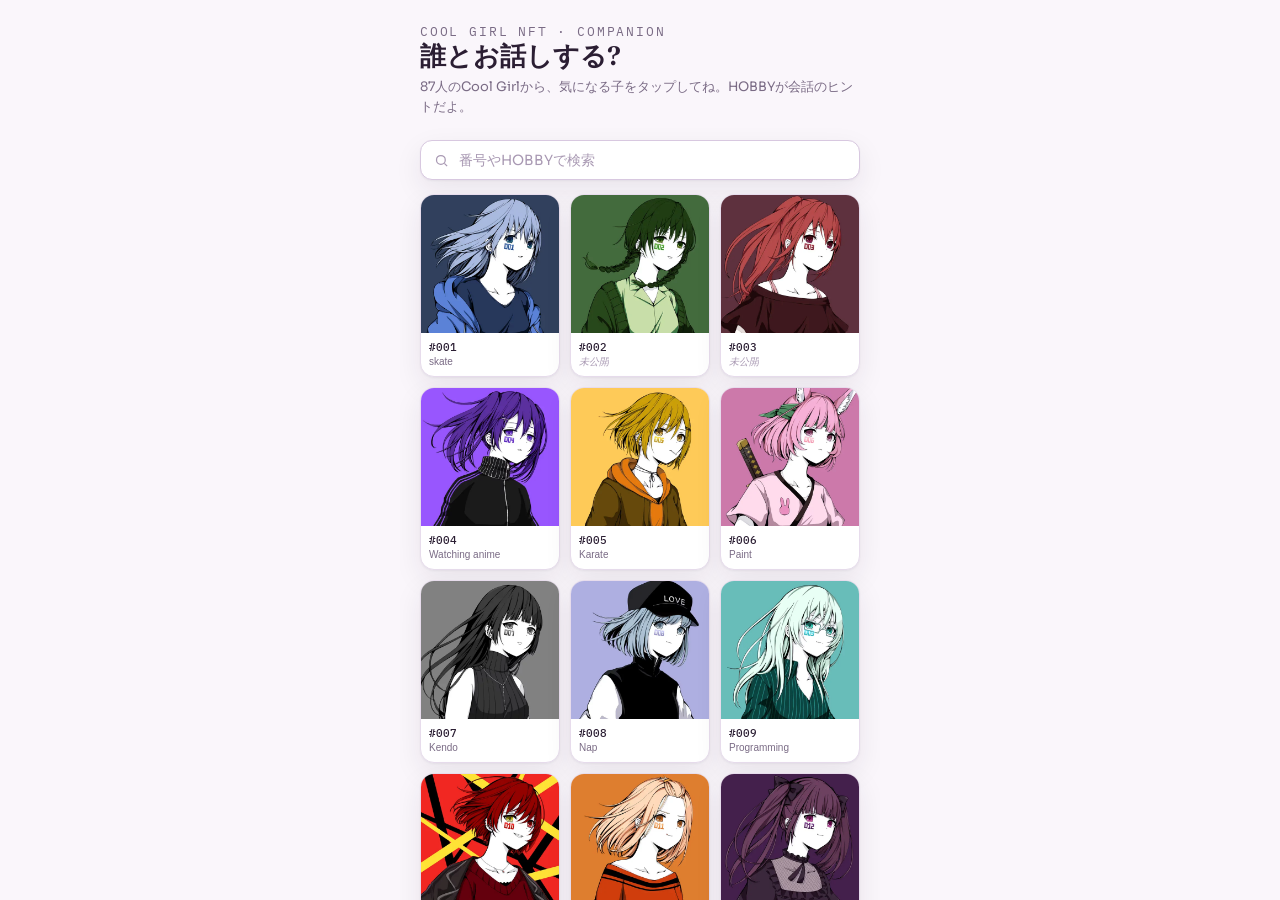
==== commit db82157d: "Auto-revert #067's expression photo to the base portrait when idle The hero image now settles back t" ====
--- a/index.html
+++ b/index.html
@@ -406,7 +406,7 @@
 </div>
 
 <script>
-  const RECORDS = [{"num":"001","hobby":"skate","you":false,"vibe":"sporty","img":"[base64]/2/836XvL/kM+32ddrebF0h6Bv+r6uv7J6if9P9LPo98xX7h/tV7xf/H/bf3pf4j/j/9r/RfAL/YP9f/9PXS9lf92fYa/n3+Q//PtL/+396/hu/u3/c/eD2y///7AH/49sH+Af+fq9+rv+P/vPrP8Ivxn5lf3n0//I/ov71/d/8v/vP7j7fv/L4EvU/57/1/5z1J/kX2z/O/2r92f8J86v5L/a/478i/SP5cf5X+N9gX8j/oX+Y/t37lf4v96/dj2TNyf+j6gvvf9f/1P+G/zH/l/xPwX/O/7n0T+yv/I/wvwBf0z+3/6//A/u3/lP//9pf9nwkvSP/B/ofgC/oH9n/3n+D/zv7kfTr/S/+X/Of7b9vfcN+m/43/vf5b/TfIh/OP67/uf8D/mv/h/o////+PvN///uW/a7/+f7b4Vv2J/+f7vmcRtzNrpk3UbbmXluovhinx5u7ZvUFYpdRtuZtdMm6jbcza6ZD4yX1tIlz6jjDcIVRXEf3M8mHx835F4+G92Yipvrh9B6mFIWTdRtuZtdMm6fs+l+H/fAE9rp1N17+DQihagFGJmo4Lzh13uK1oXD6QuDbcza6ZNyptkpnGbutj8K7rN/xf//M0tzSPLFwvfwLOWhEd37m1BgJubj4sT3x+rfxhSFk3UbbmLY4obQYeGxGvMSlXeS57BCtvYtojUxF//6EVF5H/60CiU3MQHj2+4UjhOfuFdpoXMTMQtqH3WLzTug7L3ms01rpk3UbbmbYf8VRcfLxLDFLZRqH0DQaUdrHxHssbVppt5PXgrwyyzG98Ct7ff9CrtEqFsEof4Kb9Sm6TeDNYKKGMMfSFwbbmbXSc6Kip8uulVmnYmIClibZS027PfK1WtTl5WSfRe+eQtfw2r/PCS3WV5KaEmlaChZyL2LHUEPVcqdApjP+f8g6RTolpcPpC4NhC49C5SY7898lroSA/8ZR1TirOl2838GMfJV9diQKeZ873/Cd1rjSNZwbh/FHKQHL0DvRk6cLjYk7bIeoWFymPv/IiRsLdzcBsYG2AOBWoYkxQ1PNr3SZajbczailOa3/NaSsxmfq1Mbf90Yirzx5K3ClFemtjA6Cr7TUPcznS/7gD7Xd+1MgvIIK+5a0W05n+3zyZiHMt0WfY1Y8N3JUnLd9HhhPOfSuUusUs6aMyT20qCszhc0PlxdM0ABA46dHUsdmp030yblCuP/9gPdmP6Gq59d/PdJ/KOBaDgnVVL//6CXnh/e9hiKvJIqn9JIt5geue+RpGCtEp42+9STw0S40WNo326NryfMRnxoG4j+b54n4ZVkpniyA7Ez54MWPppQ3Wu4M/0oPN7F2IFShjppXuXtIeO8g+UjCj73xogD3yocI5+SdOXW1vv///kPLxgcq4f9pi8gpqfjnvROcbbUf4f/wJnh9H4IK+SAJ8i/NmUve+lw1LYPXL/hPeVhiac2QBJIK2iW7wIweJRYOuNLXRNiV2I6CXOmNfwpunwHa/pZ4FA50sqoAyBsoOLjnK1f6XTouDaFfUyVnRXmLq0C7Cz/l6Ka8HpMCJqRbgYn95VyTtHLIF+M17LgFBwqs+8zcI3WCT3WbQXNtvhiMKNTsX+/xlSrrkC+0p4qiJFF3ZHa8RG7bAAHcca+EKHXIFJCKU19eMYPyO39VXmEAKMX3T8no4WXin56Po8r9d+jefVfiO6jZVVAylMp7MHwhP9outZnx5BlYiOX5wYRLJpb53KezOYXNl39lTyT4KOBfX8sL9pAp/gyJqlfiR/83zyUv7pvp0FqKam6RfmP5JFzJ8Pi3dJu8ZBYiasNKLB2ILxEniemBQAcAUHKvOaGwa/zkYJXb8ypMbGiqq/RAMKo/gST6QM5/5SYWqhg3jiYYP4fJ/72Tp46l3ekZgVtDdz0+ai6/gG0ODawS/NRBchyF+doOjHXs1BbDr4EjL4YGs0dY48gQFBtaJw79i47m3SFb0etmE6mFdt7/gYScBk3UbQ7+6aliCa8jwKMLN/Z3YpgoWxPfM3SJa3lJf/QgdycqzlvuRJ+i0+2Z6PfFcI7lhMFdybpVRJayFoETBN9cbjqhXb9HMz6P3C/txFHYgJu7d+cS+p+8c2pAMJ+kkgo0qe+8ddMdHZywe1jFNAV5Tv6MwEBz7Wr3iMErJAj5dgEsHmh7x9IIgIabemy4rCL+0VlzSohB/dpRjWNdjDrF8ovwd3ttgzx6D+PTm+EzXDhAaKeRfLqNtK+v9n7Khr4rSlJsF8mlIrevpEwIS7XGqCyOL6/WXH4Q0vQY8wldslEbvhs3XhVK1Aw/UsYd/IOwo3rp5xy3h2bgOCKlY7Yvog+phP//lTb69XDr/4TnVXS5dMEm+axkO5o140aLh9IXBtmc9J00m+RK5bZPOWk64Ewi01e8QoVbsbDNUf/eoWPUv751U4QzWeiTDQRlPFqkDJbS6wnOFst/g8YIXGYxVD4Tz0XlO6E8tF0Gw1ZFavA17LHj3lIiYKrJr8rYkiWHToDbcza6Y/ANCfkafn6Fe92kYD6o2he15NBSxaXDwQ9/WUiDLbb+3zzA56R+z8b0s8kYyEaeytFqDD1ULc6yEsG2BnWoXb0nKV8gHKVHRjySDGpdjEKsPnXUYeDfnDdGUjGl8uo23MMHn/71KPQ4d9WGxQh9fr4yFpcBx7aIFunSapKPbD8HHw3/h0ZU7bA8VddWrvHEvBFg4RQF3nLo6+mTJ93gkcY5OGHcbGAvMwcytUimlCybqNtvmwpwN40LhhmeRXQEKg1vc8JU2fUhzBX8xGuHySDhrGSz33y5hrXMsz1Xs01Ec/dkFedmKBy4NtzNpUq8ZY+xlH7ykOwJBXF9K1UQ6jliCdaI/TyQDKBOtmBuQxpLzGYrooSSzmeNG6mEyluvTWzZV/[base64]/KJ78eIE3cy/mA07XWWxwOHR/cGZtdJ3Fu8DV+hdoYHz0Jqarxs0Ghbb+H+UmDY+zAZNT4jbWSR0GpWJIXALV1Fbdn7X6VjmwGr93ys4Tq+oAlljiRRlzUCqtPeJQwVfSFv8o621AXv88uGaqzioDi9wF0Hvmfe3lBA++ek8qJftyOKi3wM4Z4yUeeUm5bIhZN4NoMBmLHf5/5LFCZ0IKjzHipq3uG75hSFj0AyFWjTQwLqeAkhWvZyOm9xgNAZFKTmqyFY4UaLGBYiYsYR3Uba5RYRFBaBZYEPRPh3MpSvRbpiAY9zqDS/tcPd11W7PU/5mCK8jPaGlerTtS2O6gpL1F+PjrJjA3G2FfiW2uXByV63M2wKoOZTvIW/7LOfgnhGrcvQoF9vTtXlfPcUdi/Gwlbl9cEaCQs3cxxLhyBeNYjUP1IqQod/zCrGSp/01IkGgRw/m0yCNGSgxfOv96sDkgmWoz6ucDtCU+JygvXPdhDaqyIgxbS6DQWKIta1oMu6bSKSP0gusdVWkCyfcWI+IraRcpTj7JmTxT3Np2yG7qnFClMwQkUl814SgSTYT5MErX3gpm5xPiJ+TPyvoKjL/oZ4NGgiqLtRhdSvcnU4n+ojO2vzNFlPMsXoauCQuRzFnJLiNw9EmHrwCGlkGd+u7IF3tabhxEKwz6KMhlKin4PTmctK3SgEHK561LLckbfsdQDIz07tbpwY6jDFjRChAAP7zPP/XrefnQ7L7W/gj0AAAJwJLhcEzKC1JaLozZcjwlNiVg4qJag9YdSd7HBMo/hwhJU29HCtWOenbZ3aTmT9EaapmepteLOQbmsDXC6vz2/3MNbbXuXgAAAA+22NvMnRrSZtsLEhE9amVpeNHZuk+1GVHsIvkXiIwIeozU4tAEbZgA7zvryId8Xdm5WdbI9F9w6rIaIUsWwYvsH5nOhck9wF4h85mBJfKs+rTIgPtk+vscFL6t+4lDWd8Q1UrZMzua9LQcl3/ideOpnoHfSGXo0quf/c1SRA7VQOk9ec/4/oBrn4Da0osylWRfwMTwgzfv/fU7fldnLHw0mulU9/+3XHpVhB+lTRp2HHengJRYqluy8cPOtSThu4XyXBrFBWP5USGjmEBwMyBDt01a+pDHsU4K8EeEJE3h6D1vc5A1MphMQwKJ5CAIz2Cru2ttoynMk44lHu6xnqfdpavP/tR/JOzEgPW9inu1YcLKeR9ygPadZVPURBw5IL14P1envkI0pkPyKFEo2/lfC5Hqxx4tqANYfEaqE5CBccFwLjs/X1AQMWSHW24XoGhc2/u+yS2DSw2D5z0diSmAxKr0KNcWr2qKCK0Sly0PnIXqRj5G9/CQHVmHvUAqxZueRfSAAABzf+UZqIsv3ZxaymRRW1Zd9xwk8YrhqNQIadQUpV8ZFcMvrkjpfNYfcqhNpQzTM4/9MYrizsEDjNldzg5ThzB2+nRO7HmYoSbiYYBwcdY28SPnNM0tCLSvSAE6auyV68nXJfkv9Gf/jKT08MNakmefYdOywJBNfhepJUegFOE/Up2NWOwR8yUJjJS1RdsGnygQytbQ5pgQPxRcWfCAjTebdqM5y2OIS6LrkGpSKkNbe6jUtPr1k+8mcNAqOqN5TZ+1F7PM8C0TfJSBYVXpzGMWkDw+G406TaY0qr65soFT1UZCrPEcLlqrM+g+QoM2GN1HW/ugwGDv15RW8gvn4IQoi1tWaZ86Lh9FBixtmxD/ZOBcLbVzxSPTGtHuDode9Pc2Gh9xxCAVOxFyivvlJAI2LLqGMt7v+8g7P28vxRMmUybyGnYcIUjLa+yQHf+0Ec6M6OdVqPKJ7PyIpGWN6ac5J/73hTb6HtVU53irhntHQb7P/G+mk8B71c0I4mNti2nLjW1ZLKqi2x0eVFccw8FZg+Ypi/ckwsEjMLf2z12s5TNijhWIBzHY3xzdZfrymyPcHr8jTu11JvH+gAADzADCNRhwdnVUuXZa55/0wBUUiKWUA6pRJTwaiwwMtvO4qcJXpK4aRWYOA0JZFZZWLCprqg9nsViR3GeySR0wJoXr8IwneWg2DEwuoz8KTlyhnR+R5h8AZWAu5D3x4uxgYbVDKrFUgaG1Kz6liCwPS5ZvuatTqcJMSZby7dv48EFzhgCnnYrC9+s92c0i7xLl/G7ArcYx4MHzPWOzseMjkUcevUYXJfEkNgDKf4oYh7VmSu4hKZHzLZYovrYJ+mQ8Byaye10irbjjfv5Lft9Y9YU8flku5sAYrOPzYiRIOdpV4/MBD26mI5cl2WHj7XDIDZJVhgHF+F+GYBo8smE6R71fRVQxpblCpCL3LK763yDEbptxvm85sl2qbloMvsYUSFkbvC1JO8Cs/KSnlxEWJkAVRNaBxdiiBJjpqp/qqQ5NFc58lWpJRmzmyMgjzFliqVYatRUE6nQU1WWKP345fCKNV9rgMEZArC1DjaS5fNjVUu34LZc8grBgE6AQaqE8uOaazCSZGk2qvCri37XJukMse2YhMf+OrEdn+yuv/dr+MFvZp+0vv8rbWAp3WGaf98UV4OOFaN3FzG6khgAeZLuzgkB3E04b2luaW4wC8VRtg7qCr4HFFdkvs3KwnrBxaXiI+xrfurZCSWuFWhNMlh6pxUdhg0ABuTB5J8InSk5BNfK89RwHTn8A7Axdca/oLdBYdbdqdI+Gs7cNpRJR2uL/vNVlthd2Z2bZ1WIqE1iijKfPmhV4XihtHeIwGeuIH4YAuLQ0Rk3dE09YeLlH0EwipRQ6LxZK/NJO7wC6B6YQNuRZV/dAXgrOUWRin7V8LadQ60DG+CGaziyJXY9dIDwaz61doa58Cm4XrUAWqIbuvW852318SyzH3/E32nd9/HFlSqTdq2qcD3nJ9OT1NlpL10tcAYMXydR53Xq0gKspTlSvsSND62mbfEP1Ij1HPO55+tMjaJ3byPZ0S9Hn6fstd8MP+76PvJ6xM0KukYyvxiSC9ko+k0upnc5aMrQU7c7j1mnlHcv+fQbrZ8T5xpAlnJ5q/uwbUzEtfVA2VvL9w5RmpF6EqzETuNk94alkSs/Ga/wXwU2j6CPkR6zoQHZrpGRYCNffUjpN2z2fTC6D5DTvDGIkiuGvTjD6cx+LSiPWgPhpuvg3DI0NuXuDytkkwjin5U5I/nWseeP5Q1665RyHJEknplInBbCotwXg038vr/hDHssXlGX1Yg5Hwgp6AOAcFNvbXqjsikgXowuO+Mc38/OAJljyoJkYdskiSNuhrNDIh+dac/v9v/rRHGY89Q7VZXe2Iyvmp4z3tqzLRmZwwybBJYnkJo5roJeb7f57Iz3wE/4l+oNtzlVvWHZyPOATYHg29Bz9IdBDGj1ZfyrmQLD2tIaUMsdt7nW5CZnajTwWq+MZHvUngEc6UUxkWFq6Ff/FViSm8HK1GvtS3x2uX4SL8iZMNIDKcmLf2CfGCbyvRTGbjJJI/DgRyaBD6vQovXFc7IUAx0RfqNSVno7vkxzZ0NUxxHqR3t6NkrM0vhO4696EXMvI8zp0UsT0x2JOZL500INcajZr5z/Qe1aj3cj9ayZiDTS3zbu+vAYUZf3U2YyJynvf4y8fIrAIrVvOSQH+QwnuWej9OYcnbT2pX0nyYtILvrsTI3b4iASxWdHbrTr0beGmllovX3nbViO8cxe1jufWtqmgGWyOcAAAATVS6bZmUCcaWSisfRaFIRevJ9EPmfsQrhPtUZFB/[base64]/zkdMVeEfWafOXYWqeEUx+8UWOIZq/4gtYgZyUuyezSojcSfXY/u18x6vwrW8MxJ0EVIak8w+ubbKKeM8qd/zGBJpkUInQNpsK1BhU91ux6+SH71cPU/Z2OguHN4JIUEWt4yRCmM8fkFElzQWvY+5slySA8yP6poBD+0TTMs++sCixRHGkW2e4MZqVGovqKCL4fX2iF/eKuMEl23/cMq6pQfT55+EJJvo3TAiDNRGp8ZCzzOZc/x8bRZO8tG2IrX1aynOOkXA4uOOQkEpvguas7ryjLyU6+chn3qa1qxJUZ/hN82mPAiKL5HFYPP8XYck6hIt1p+jpymbu2DnVH7BqAt+Sod1gWGi+Mis2SsuGKkDE9lzyDBTy1vRKvdlRfGrF7vDUyNFdEXhMhWAr/db3vd1MXFzy0IPS2veAyYkFUwMwtgfRUg5VLlWBkudq5fuP/GRGfHP5Jk8eWzcv/doCBZXRT5WOaVM7LCkMgfKZfrpmq/pEEPE74nv1XkSi31zxvGYEwu2he+fsqAw552BPBQbozE4fX0+m5e4coJc/J1p5npz0ZTIodVvPGTGFeREQYBLEZED4BuIHUd7z0uZkIgG6YwXzKZvDpxBE/79XmrtAFKmMdH22zdRA63WubbGVS5CTm/4P5AAAWX/p+G6BNXkOVouluf4tf/yiyllX1qtS0So05BlO2oxcJvDOE1so/qAbq2npj41FCY/ZBPjFs3Fv0MFD1ncFGXEWpcHr+1PVSLQd3PFw3QncKieMH+7PL5yFHn+hl7RnKs9v1Ccb/j9YR6UajfiUrUUWjx57wCakso1rY/00T/yp2pCBcG5Xs1Z9EAJwScX5Jo+nO/YHbLqtE7Mlh2ZjIcPkeGWCu+/fApqrQ2QElPF5kfc/autaMOYDKa3NhiCKjOeAQ1SqvSbfCWEXBqYOq1I5f0aR5IjyzCahpcFC2myaNwRj5C745LDFjW47vqHNEtq/ptwfBLqvsvQxHbXhjXGK7LTvuyybOmgTjRzjZtpumSo+ZAiS19VeO1/lYJ9E3V9LmGmP6liBXZK8bG3SmW1UDoh0UbFp72ianWStQdig1digxudigZ8QB4V27UVfcCoiqL7rzJbJeOJuhvsEooeG62pj5uuZd7S0CHzqYs2XdP8qTCToBi6qH9z5PJ6Q6YumYqtvmoCtcw5FLCqnUyie4DKMpnbHcK8/Cq0jqEWbzcaiHtmItaIhtVc2B1YNAraW03u/TMNAMixW8Q0U8VMU/wPzTpUHM+BIaP7MMPyb/yKMozID/+TI+D+3u8lslMXXEcjvUd9jZA6C1DAnT1KP+niXAzDZe/w11my9IJHchkHC6cH+OVyQeKlzSwd6IkHdTDmyuVYeGb/QGyLciRJhg3VGp5usgLK/KWu5diW2NPc3QGQz7Q7YjheRSVRwKNsRO+LTvzghh5KzMXUnjBpartSy2z3nnpksq+9hQjVVW/1W6G6F1xlsrwPpzjbUi+0O26w4iyV9PjZ+nQF9Gh2GSHHRZfOpEsiYRV3WYBwMT3B1DJ+RcyMlQ2uboKabAirowLqHCA9uQum9VyNF795I5SFdEpTKTxEDmX28u/JLa3Qyts+veTFai8oE14NdQWBmMIZUET9rt+JmgzTyRV7oXFpW85DeSG8OWXDxNWHX3hl2LXwqQpOnVcjcqfkJuTXABlRSN2UqXvQdCCLFrSyiPr0wLjgjP1OFcoJLwP5AetBsfNkB6dcFTtI2kZ7O/1v8LpgbDRRhQ9Cpl6R+oJeK1hacXu+Kt0q1cecyvyvU6OkWHkiFWfDwz1ogOATx1GGTn7AJ9V8ylvH1QbTHFTAP0kc5eajNmte8mZWtHncA6qMsHhDDGOv7+F1eWozPIwE0/SSyBX+yh+joXoYsEN63XFq8UHNeDONv7O3GpZvIYNgE7Kj9qx1dYDQdsLqSr4kX2IezBIZnn+FYE61obmHCUgMgpYLc8vtr42FL1suBq5bKDG1DGFp0R7BkIKXI9bUphOAuLCXi+gCPpUnKAzdm0uDCIGQsie3CbuOtW2x3pmv199WuR9m6F12XVKG4/[base64]/[base64]/HNmgS8zIklaVAiZQsC8JuI++3Q1tR0z1Rx0f1tcYiz/fwgjPWFegz9I54FECiE6CEJBPAwHGLqV/i6QzevGMxHrBeF7H9gXaRahLTYojKNaF5/mLlHPRNc/o4RQFIxSkMJnCvjUE5l9MJG+ZhKk1cE9KHzD6TpHYz8tgr6CTr+lgxvyX4X0HqappIsETNfp2ZU8DoaccnutJ+D9V8mJy9ceao4wW2NgYBvrNuLFxLqushO34ru5HLa+iG+tc3Tnl7+JqXT0pGOYQWQ0sBeiTQQz0X/hT/iL/uGOJBcRhEOADvgzFu73h5v+/YiiTFTE7I+sKGOnrtYVg0l2jDxHG4/YJoTkM4E9ptX+xe3Bcw361iP8KqH0bl6ooayclLkuW/ElVBANJ2fKzGx9S675SFqzEdbveOFgLLLxT0a0O2u1to5K+fzWp2H/dNdH89foyqWcnkeS7reYHssu2CxqkTcWNLN0Whgcwl45IupONbKvlAase8Tqt/[base64]/u9pOcwl+dYM72luvv94naFj93t6BR/OHCXvx90IuuRBc0sYfby8KbVsIFlsHepqToxTGpjPaKLZx0ZN5vXGBV4DyjGJu0o5RhBZW8/zqH+QJkX6NOAsTKP2M40SnrG19BHLYZ6Nyv/9oLwF2tUdRJbDCjHNKdTxBGPjRS2ukZx4nKxZKLmO96SxNnS3pnwvIoWkkd2fyqN6USwn3PX1nRKFodCiBIWJmu8knmxL5MRgQrbwKFs6cWLFb+XnMjnAEYlDbnDv9+9ajXfSzf/L0EqyKWqPTFPaeeb6pYlDAqKwKBHmsoO0MnV7NhPF8fnFTHN8IVWAbjzva/1b7WaCPu4hv8Vng+oWztStCPjwId3lF9BsPkIa+kEgyEKiWuAzFBsNJPAmZOsJ9x2WekEILnjCkA5i6bo03nrFJ2RlB9+TgbI2sVBmm5xRGZyt0fG/Y3D1oEJU9TQP2SQlDD/NS+WkF9QamHJuNu74+cB/lVvfkFmX5+DqHGHKNxz/YD8QrdBflVtxe5VOPM/oujspyHOEUVzVzsnhxjkjiX/YK9bnnFQL62D5Uvb20smuWZxf3YfLlBqI+5rxVHayrlyTn/zlvVjjnP5HFowZMawVMuk2melAQMpYtbAVfRzPhvkZ5Nqva8wrvYLcxC0HZsWssOnn5obokw8XNIhWrZoFqU/XNvYx1Id0cgNaeXVP4ybJj0eeC+Uqr1dDXCmfXS9AqfjqihoXPGJZaVYd4hyk9LtADuOSfIAjKnKzGI/01Oyl9WTeOdDvzFushGtT2sWwj6Q7lHlgJFamzj50M6DJ5B5wFhmjLwbsvrCA/w5nNSiKnHJ6ESWUdGshP3Cyn4N1Hy0TMHD+baxWZ3p8rDv+XCI2u8ek17CmrpzkkvEP/5mVkfYqZBW/Ua8yOBwdcnH5NriqHUcfYChbaD8VSeZ2QeGdbYYi9n6k6tzRi7KcphwGQ2b88ptj5i+xL8O2UPXXpCuD6PcXui2kUozoMCiFujEbHrbeDEYs814ntcFFTLaBAzuYtQ+PwDqajyVxCuR1mB+nVU/DEZoh5o1bN4p/[base64]/mUMOOjochAdlU/kRitFVwp2/Hz3LvjsIs/[base64]/NwYSwFFDfzcZYOAUsBrSAk8yBLd1/5nsYJ8QBbd1fjVJIOtkN5mdVvWgDHPeWJV2+GaBTVellBf5DckpqCsLx3ANvn23v5S0FusuCWZ5GkskWOhejCn9xuiaM6GwNKWpq2IST2cvkGcIjg0nkvl2i1XfApsP6Am71kbTFo2sziHegGtlxe1vvMYb/h5omYzqaNefVoWtaEwtWdGKolINQUitB/4J2j1oAudLFoSjnx6nj+bC8NlEyq/Ed3cyxL9i7JrP2MT3IoJqq6FpzQOIq3sv5XGV8xGrM4omyMbF2778w5H8eLeyLlUnJRShdl8U3s+r2GE7Gf4ejq+B4egta2s1mecpT1atCMydfT1/Igw0uQaklHH55qTN4LJlDLFRxv2iP1il9Oi3gcd1Dlit52nQJblbT56bB/ABujA43pDX7WSdykAzNmD+nAFf5AGInedTiOjJ4wIXHV19j2pp8WoyDpcxrZqcvy10kJQa8uwvMW+6ipy0Jx05a41RcfmZsPh/wMYZkGI/k4rSY80pWq6GGBZV8g8SZdBlVJ9STxIm2Bd+tQljFdYXHPG/HM9oj9G+TUcprBHNjXchc4590rJgmiaoPLUZEspgzScuzM6kYn58TsXZVGrJ6adpy5xwVTwmxyKg9jacfTmCzrWD4fpuLwMvEJzg+jvvxETyQ+HzYehdJenG1eOrpI1U6OWws1chLwfaSVC0NBRWfD/+etwICqao2UzFSsGv/QDkYTR+UNd5XAoUNrW25P/Mow51smwrpD1WbpkI4JmQXHjz+rT4Njt/UQ8EGO8/tJ6QADwVvKGYt79t4epDFgDF8dmgWvlb56SGUE84/MqzbsCuSp8eH7F2p9sFHNvgxzo6i5D7DG/RSrsiUoqklPrqxusmeBASKTfOKb9jekZyTPulVEZtXVTVGEZfQMLyc4JLl0N/dF+VAcpTBkOeyu3LfyU4upl50pVc43RFbpP8DeMg+UNqgNs4qONTqhsAEDnfNGSs7ePWz0nh0OsbEpzeXtXJFE7d8TfJtcj76os9998KiT4gpguPZ5iigwCBVIggiUnNsp2endFTGlMzHvUITjGkjGKnBrNWhEj4iwN6EM+VN37V/ETkVmMeegRN9Tg7ky1KdvpIYC8+bOrdWD475O6ahbehS9O8as9MoV/PPB1dRsqMomhb8gxgIeANj9BXIkJwFVhmZY6+O45kKMPWV6qx5elcB53lxGz2ESdO8I4ahpvKQIdsH5gMs/Ii22oBUh8jPDd/eLjCzG3poRE3GOAzp8pkpu4KfblJRpohyoIfDOAO+wTvU4eSapDEcISWVjpxp95AluDk2OB+lMoAdLWnEwI0F7XZoS3WSb3j+tRu3/YPFkdNXHiG4hKi7freI3/DkqAJ7LJ+FBKtcynrzCZjyc8dF0VGWitFJS8RHG75cZyOSrwVb+ljk8pk2v3WUNhoGlTwCCMN6uN4GPlsKjsSpmSHlc9N9W//zOsHRfnPaaLplkQxPRuMJUWBfnMwUGEt+FZpmxvYie6NqTR3lbj/XITDQam0h62oL8xL4DYuJl1iatuBphiW9HXFRCab0+swadfbzs8WiI08VlK0iZxrG+jvZ4KuG5Yun05B+9tz0doJBz5zjarRdPdUr2sgtE7DFVv2pTBtFIa6TZa1BhV53PmdfJpl4gWE8ANfjFOPfcR1hO5ytxtfQudIwSH/A3r8cNMmdxHgJ2+9W8Rx9uy3moFOcDqxvNa48iHgKjA+vT/1VknTSCKJIrGCMaiqtqCrZlxEJjO3QHViJFk9ZryzqqISIrEZbGKi5lJ5hJLbTxvkfQFu6lVxbLxEzngND0KgdGMIPb2Js1PU2rdrGcvGM1sPdVgoVHJOACRW9A4a0VYny0kp/VKyRMeqJUPpJ4motUmbHItYpZgq/zSbpDLOLFsgNYWR/KZ90JvQNxXqYmOJRMRK6cn/et/6o7UmHfbOCWWod8EodpwlKlpRP8oXg+PsnijDH9VAE8kMHTKNGt2rliUyFhEkiYb9qS8l8wAbtDawI4uNinDK6rPgBeU5a+AS1F47oo91/j5UXLogYObw69jKgi9A8WoLT/7JMcfwnxUG2eynBf9aB1uKlXBHiQLeUhCupzBDDd7ov+AhKrW1cWWpoCdwLs1nZs9t5KqH89EEH75ieW3vKRWUrdP/NtZtqZoLGkrFIzJ+tbUvVgFDgdFaLh8VLMB/J8higK/hMMfjQV2fGyHiTt0nhB6EkRgyBqBy1BPbOldCTJQQMBa9x1tZG0wlhHBLHmuhVhKjuOs/KhAxavyQkM5EdjAyIpqgk39rBAIVd3faV+Mo20vyEC23N4wrQ9VxR738KIyDf+ezqPgKf6j+Lfx9KlQvpsmQMBWUY2YKy7DRNGZucjZZemdielGrCc/BxtlUOThlq8dv6noF2FggWiHGLmR2K1NuS/D9a3Qj83wOxfV+r7qvJ79fh6Ohz6UQtb7liy3KtoQ0hjQerSYlyAYcWCVfBO0RUQzWc+Y4mYkjxNz4tEl5ctu8pqHvu70pn1sEAUnOW04gmEIJW0tUkqay/lcjMEh4b1izFtn8hYx57KOPyizaurdI0aDF16y4aCbnT6oTvyRcLa3t6LlkK5Y299eanALINvvCy1iUyWXgsc3CIl1Js/wskqBhrZfGCbTM/TU7jgwsmc84cI2mcTmmxY0n8fOvS+9RUq7LHiwvkPfexnIokqYcuR94JorUXB9nWx3yf/Z2kylNUAcxKEAyjxH+QtwbfbkgDjJV2pjklVYhy1nDOCHw8+bJaOzTi3YzhlyilIO2lILgaldftv/nl8rqEEAlGEYFVh5iDKNR+7EoWunebkyEwWf0nUezFQIasDIgGDBD+zOscb06O3PWixIiote4L+1q/r+lMW79qsrlvEWNxpFuo3QXQfTVFXUGg1Lym7CEO+H3scv5BWslvGg1kYeR2p05vbmIao6HX8qC0ICXIhGaGr2tcBHR1FirN7bCr8NG2mIUuvVZXf7/GAnCEbF/[base64]/5Urku3hIbFqtI0Ub84xZJ69z7otM5vkW5sEfF18ZY5k1aPW362fwgdwn4P8JWrWqOfkr6OLvvqF8J8fEWIKTHuL+mHnBZQRQg6V1cQX0aK1NPlNy/qBIJD81TFCOMuBPi1m/Ib8qtQgAHB9wtGaAUUXvbay3WbAF+wM4CI6/jUqk+OTWlI7ob0BakjEtlkqGB23cgiGQ4VpoqE89ptirt/kPwQyHmDvYZ6Tb7D6GqGvRo1EOCq3zOEDj7b+Bjo9i4L2qoFQrjPKQH0f/35PQgxlZBmjrx5Ui2CiC8DBHBvdoNhgiOtVOHTNlkrG5N7T9z/rVKDGIWL190oUJ/C4ikU7mSVlvHFpctqUrN0Zqj0CBPYskbapEAT+fdDK+yl1yOaq3/0P1TL1I33UFt2QpNErm4LauO98763pTUafULc+GTuIdje4JKv0iF72PtPf5tsYY9Q1sk7aT9UueLdWzEjOMgHcRfBq651EVxKYatNabbXLfPBHZ5ikP6qj1zhdXlC5BsqkTWoRd+SQ/Fl1kfdu5qMqCpi8Lv5k8rA21L8Nuon0ro29OHoP8Pvyrt6jfbnIExdpjXLWMSmMH+psWP8uw9AaTshZDWVzZ0kOWf64i6y9K/[base64]/UcXTEih4Ty/aD+/[base64]/S/l9vlqrEBl9zW8B3H0bGSXodeuQvA2d8ie/CVtvvKJTDIFJYuLTT0PXXEY1jrOI2ULSxbDUWox/3C0k5v0sVLt//hSJuQI4TFlTIooNMva3AHe6Crma/sVy1lKQtnb+eD5copIXwGr+MBXi5luahDohTjEW2lIXwHkSMY3reLyMfdqf1N/Cka5d6mF/HP72sQN/P/Sdq8nz+8Y5YaKn6JHq/JWMcyb+qIJa4iaw/pVqJkMSIo9yBHdAFyk2FEOp06P8I7OBXvdSqfaWJC4MsUB310V44WMng1s7dZ8LabE84791fdgTF4LIut8h/lOKkQu4XHz6UztC9Z7m0QeGBlhuG+25Mz79+39oK/t6/A2bhvpBnA+fcbvmEkhcQaegEhYn4nPw0zDqpv+L3hAs/KfZTdNTrMhHvCh8bCj63O6Eg8c1P5O7A5WZzefqtuy4SGB6luOZX40dVIemwHWpFrn3Y+GcEl6zPFNjhXLs+24AJOXJzMGw8wBF2/dbYZItEHJFJbdIJCIk4Kuw3tJVc0FFFgAAngBihZbctQk6utUkRjEcohF2lJyCto1W3bp0LSqnr5C/U/8GEWJg+EkmdD+Jwy5/KKIFUhIDPGE98Edk7jwGsYL3FW7ASlc46eAWN5Wwk+hfHzBmWNic2q+fiIRklVRnBOES9Ai8T/gypSwtf7i+7zfAhVhcrqi983nxCzcwb+wlIFl32VhaXV5tGSXg6w3O/YuoEj2pYIyENR13EoTfw8WHMOBO05ahcXJq4BA16vKWAYeODp+ZDA24SwyhZJYzI+Y8HOLc/7kY/5bFfvuTe+WRfZc/9JCVMPbwgfQFSf7NnGu+MrQmwrV58emXZRG4Tb/KXB5O/0YNl+jx2mAH0ZqPpxLNr/OV2yxnUJkwFCmTbcCeYbiX9JJMRYQdtwOeo3hLsnMfXherwju0dg3pHLlabqhY2dhw/VV0GWcPnvbIfW6MdwXQQVI3Z9AOIw6KV6hTXsoo5P+jAT+7GDndWWLT7hslsw16E2f1T3cYN752cCvqoCJx3BAOznbGWj/v0/[base64]/Vin59N1yhKR64cOA2lIG9ozwAdHpuqQvoYQTOe/oBII/UxrkQm2aIVbwFeS3kNjUOC53fouvus9/SqxoCdhP5eBewnn/aI49gQO9yLmd+j7PgQgQMvAR9hXRGQ0VcPSfyaSoSXbI1t6Inc4U58tbbi49Npdaqg0IjZK/dWxn85Hj6YbV74RMhVG83VFTAEI6SU88tbBYD1Negoigo82F3/qyxaFzWLM2x7x/[base64]//K7HQasUMhWR7y/CR83jBbXGBys0uqI+FrbXfD58OX4aAmC/mpd4AbX0sOKo3ZXEIxWFF+KfMEcKxCKw0am3LgvUr0ZkfPuRJFBTjbaOPKtajsMgrH3cpY6tX+HQF+bKPNp0ZO8oIPtIBASUykO8tXnTKwOc0mBz/uDrNrC8MMA4IU0bJTQEAnK/[base64]/Me78ZCLmelKq5bOkoerhdg2wc2dSzYsodYT85miS9bWe56AGU0KFO6D31q6yw+BHcoQ/HU3DZS8YXd8y1FRwZqLZfSy3ziRIT160tx5sPHMAViEuDGJ+2RthsAMKDFpXJFO1H9w/6kXWzm5Tr2VVJ7c8lfB3h5qKnfB2q3UX9EdrLxZkylA7N7AHucqyXmnjrZmzcosGDx5bYJKjjHgEP/AKYiwO0vxSd6sYn+n3QyOqwGRWtAk/rmKQw0lTQhv2TIp+42r6jH8jkJHvXWVMLaqQyi8t1JVCmmxN5CfwvL9KGEAeLBwd+pdInE7GByw5gaECrV/cHum53DyMX50TlmWLVrOT/GwJz/ljYJ58HX1mQJLEmKrHqv0GxOQFf7Yty0E2PSpQSmzsWvOInidyWv7FMzngXxpJ3RsGD7VOI9bVorj7XiBdkDDHw1BSLrDU6R300uXesBXgQSD6EyXAx7vtlz/2sk5znqgK/HlDW5ZE7THlz7uzmwN1RIv2c9XzuFA1ipobUn5iLffPDH5k1tIKCKKY8LkDw/JkAH0oDjwWqY6ZBjMUyK83UkIH3VcX2gDX+D0FQBITiXgLBPioC2Zkp/mmAIEsohPEbrLFKbW4m/NXJJpm660Wq164UD0QfhmfvtLvJejQgBPO5lR6y7lGQAazKlVux+Rv8Gf0nE+ujexAYgoruRNN9ePxmOUN8wIiEIPzi0SVOklsh27o1lVVAVyvxttqxjLKrPlqf/fYr8TeH/L/oshBYJ5LMZMlbRgHEcF2n/Ez1++PKc4deQ9hGulYgnZitkTpPTpT58xrFrbyNZKvZK/PShrs9ChsegpSTrx624RAy3C27JswGteF7QxBBu53MYrIcE/G1+YiqPEiS50aAgMFDxc+fVytljdNWkQod1Qudvh6V5ss0XfznkO5fuPwhXF2tGI6shE+NgF7/xVU4TEUdIF6tnk5ATVo1jG+1M0lO/YzQxz+8SCnp6gFmAnDbpdoy4uH/sbplRxkr+bSSgh/FUllQ0hXYMMYM+g2aqX6/yfFB37Yh1AkkicOfyfklp96tuLfPliCA23CwaBRGlN+ghHgzD2YZYddlHz+fSlNJFS3+l44SQtUFHV5rXzHqGzzX1XwakOVKyL81iBDZ6pF4v4M2Gqs56Wx+28Msrnk4NoJk45qABuACS32uV+z+kn16fs3WXfN7tb/km4agy/U7dLQGtTmER/fJuhIQj1O1Sq3KV92gtLDnogf3KLINQwtl8Qw9NRxFrYaqBsZk/[base64]/jWAiv3JWrRC0ny1MgKy9p55ORde0uQ14y741Z8f7kRA2xoYJnYk/fgvqbfNsmtmxIvvRh7NnLPOHMqx8oIFJlYUoGqIKIPEooKWjEfkulhcKg1DhKPZ9aCVvZJya6QN4Lii/lzk+YXQH1wmYc3qtiivXn8hd6+d84wUzktxOAzuOm+ztLJkA3enacfcnonBI7CJhXp2NPbIMcI5fCJbX1xXjMAHjWZaFyXNgBMt53bEOg/KvLYbb9IwzEb/oH7qEJj6kpjyKcvNJN6OVVLPnoQqsmjKk7qtrjmgz+CB+dWJ6rvnqVpL+C0exROWuy+aCEorhTmFBDWaLymUlo0btr4204A3zXfmJCDNG/j/un02uKm3VmAcuUExC7coEbbrvDpl2/5nbP46BwwdQsLYmk4uk9lRPocm4pc5wKHAFPIFnoXIRat4c+2KazcPoP5gcubc0r5kTLWO/JlrYn2oFO6Cd/3f5dJJlORWx1DVxwKLToKRA4NZm0PFuNPcw7C5qTxPq73VVfj+gFHTV1yexQvxg+ylvn1zjF0+WLzFbhCF6rPBtad4icT6hGfwmdrk0MUurIH86E++sUpDQFY/ln1Wr72d9D4wTWN5sgMXHX8cQnlA7QyvgRsIVWGoBVoF7gbUs0YDm2maC/bOi+IA4cco5pubi2sN88IEDOoimHNqTXbQedXtK4pDn8Dt54hHFV+GBJ46NgpX8RedazFvfpaY9d3QO4JRg+0LJgy0ad4RvjoLTbEeXV69Xl7y1DHI23w//Js28oxZK0N2AmrOIsswPKxzDPatWOgrP2AohwGYt/mFOITAF4RTGVa2fNAeQd1jXyfq51N/gVe1XRyI4sKgdPVgPxjCX4DdnImTSaO3R7mPyI9gqIa9vlTX32XZIoJ4ZD8w0ROssHF8R8TCtX/ch512EAUow3lia2642f2DqGblfIKW3uUknOhm9D6zDy2R06IT0/0lM4VHiMBS9PUPpTDGudPVlCOMi7tbN8gOhWxxvnJJr51JTs+RycdwIrsgFOnAcRhfDQbjjm3tnNdpLNHZ0OiSSAu96Wy0oXSpcb1RrWNlGI0znGS9K/lp3mfN2S7euM36Q7uAfMRHDmmbPhAQwKAdll/f5ltwRrFc/2HTJ6qKo7bsgokEH1cfnouBTy0I9CvysHNFpNp+EL2eCv7cXgoc+GSTn1LyYNKFqSNTz+7X6lkOV1T7bJp71mwzWq1+Va/VUeIh85/1V6EHtdCsopzFQYwXz3m1drtYiM7W7PLBSZyjc+eETcvEybJzaqJAFS6HK5EgmBDAv+sImJOOzCgVr9FjC2l1rL05xQw9ey/c8PHBhEIbCsOKsRiox2cLwn8da29es0am/Nncduf7oCTLvOyMdyyu99UgZ21e5WiYu+CruqJEXbdfmrAOeDF0EDNvx4XcMzOxLFJPHJ/z6AfU6tprn4RXT5iO8THTTPfuXmWg8hMfH3dABkFSbFJrbhjvYiGLRAXx1Ke370PIokN1RtAN9+TVyEc/fm36fwk3/I7SlYTqrPD/7AxLiBuTa8TytoZGU/7lm1oAwVdl7f+txxFXkt4eYFXSnKJr+8i8G788v0e2rk8r2rETSpwrAr+ziV1RsYMhHl96p77EnwgLmW07yz/6zl/G/poaeYBZ1DW4laI1Rwr1QI3JIdeVGhgJ4zmSHwvHquRyXnLJXBeULC76lUEbLOShcArmwRzHWgDwykJmcLxvVui3sLMWgPY0hJuC+5dP+gmsS8R8evHmD3wstlWNdPwcgu5yf9RiBVVbGU7/+QKqADuAgwUKomia9Cy6/eEt4mQsnqSAtsqDz6ujtT95k8mF64Gb73MxdoLYrYg2kKXLBeMQoltMXbfUomyQ6//U9D0mpafLfLN1FjzdCkwZ60hWfkmpqEbKLQuVx/91d0KyExqeQOQVPru21Y8UVOaK68OHolljacPqiD9MDvemaFuw0bBeLvAmt+wBfHVJLp2+Zx4Z8G1YdPmV2EJM/IxU8V4zc7NteqT0gr/voRGBKqK0P6MH21tu4l9REMn3yuiJtaUNYVZ83eB2NIL3Ub2oM4zFOFngv4981Iz283QgeAR1Y1TgJuX6uzYH/ADvHsVs5iAVOCD4gq6kH/bVicJ+54bN6dIh8xhhaLcs1LvZk2iYajes0BrcbhfKUkWL2i1D+8S3dZaB5tGPqJ78M4AzwjvKqtQWciJP2MjUDDvqDx+t9uHpTcTPOiUU6XmKWttw38BguuuTlnoeBeZkjPhZnDctWHOz8LAGJ/hEmIrCyHppo0oSshKPwtRCSu43L3ChP/9w1Pd2aaFf5bC9+J11U/eN/n3RKujV4Gyiqw9odqb1B9ahKIEs7gdlUCp2fJbPrz+sbBW7xTAhuBfHmA0frtpIYmPPQfzjPcViqR8jUSnwpfrdOR6/XC2DrxC753ix/HbUqjS96A0UMH96WGAplEzVEDbYSGRzrszPyS0MaYbhad7B1r8z9eBsnEbmNlB13h1PB4/+uV3l9/sGhGPLcW2+ijOWpPq1T9332wPGIVUW18O6mFLWOBIArvCpAlPtrB2W74gnXDKfxb3hraaDZTrk18Dg4fzo4Fzb57V7l3XGTludeugEfPNC/Ov/Z0bh3EKxD2MD0gYfpnuEsK4Zwfe9rDp3NpUf2nD3CZOo4lJJbGMdRbx2F82qyL9tsovsbWpqaezfOZPLRDVR8TjftsCZx+7mdwczEbq+z0/TUOEHVuZIZbIfE0eJVyDUWIRbZBTXbhfsHmCPxpREMfqZKETgFFPgQaq1PbiX0a7NLcGRhsr3BjpmKX6Jw0yAqqQjqPjxLbnQlcOV7rcI8EgAyQq9ymOep2UR+3nmU6rdvG2x/y6oJ2ikkke9Q9UkwZnDiCD6jxVzp7p8F9eDplAAKIKyM9VIddkxQr/8Z2Zj2yHS06ISUfz+B/iHHbehLfq8jNJpZqhr2EO4m55k3sGd7q8qGNDdcxwtXkfpHNW0ca+szoWWeinxpn6v2NXtJl44QbMqsmmOxYOf1X/oJO7670U0u4Db8Rv0HjCg4r95lDEuLAG9eQlM8kH4VIVgSAKwdTJg78bC9rrGdOKK5j5Bhhrq5Gk4JNvSfmXTMjxe7YRb2eZ0c1Ee5cRI/4C3Rmvh/E9N1l+/Jo547BVPh4n6LFMIwJvZ5xavAwFfzA/G8G+oYa106PBXLLc6Mz53oQlfEyV0piMCsLk4gFH3g7SCNK9xxGp1LNbFUkn0qsBjsABt9cy10DL8Bv/Ku/NLuDTMPLI5vOW98PVnua78fgJuKdsWH+EL+d5ZgmWRmumi/CauvzEmelpq5v0LMJN9oDdt33wUw9M/hv2MIawCu4D84NPje/efSj/7ghDS84iS5sqyK1kbqK6yTEnZsZ6WvjVsKvCWzszli8xYJTTaqzP/ZG+DNotPaESFrc6sLpoZBBq1EPHRuS6y/atbEv4Ybo0tjsq2TAxHZCHQ0Uh2/jdOpWt5WS3jf7Eo7aVvYKO7KcwEzunryCTz7iweDnCbLcefgu8hyMvOd9LoCz+FZ/[base64]/yLVH289WyDQGU6efcU0f3oPhr1VkRFnzEL+UbHwQqho2Dmv3oS2d3ZZ8ZdyBov+hYsZEpaTecYPxd5dDUBmbxMPCpfxVLapm3fw05YWkyDq0rcd1EOrwAbnT9XKC2kGvbURP1XFyk382AC2iH7wCf5fqRbxBwlwxJ7QhMKm2SMmRxmg4Dlfdt5fkcrWKQsw/QuWZwx/2snNs6THrAt4fDi+NYZchm2SMwVNkxKOFVz44JKzTU1A9n3XfCrt7FtVd2NUbK5uA9wx1UrxssulrAK57zLw8NGpoo+JsRA3C+YXp0/k1DNdlfEa0agKcCA3hdnuEtSdNNNjMfr2WQN4mQ5YsYnYRfRkXUqY7vdpu6BXz2FoDzrLZkIXNDRHfArNQ01R+C+2gHaVSza7QCJa1+ACsWD5EAbrhy9Rl0x2XfOBdDIOGt36eU3wIImXMXpwb/tYJ/t4GgqbfhHlRe2mH2i7b4thdDzlpy0vaUjS93Pu1+hawkDxsoBYdR19cC4Bj6vvZWbW+k/mTSPW5R4NBJBM0Ciqu9Xi96zKzigBECIYLDdSifjxOOBafxBEwXBAgphmfJHsdiK6h/l7npPVLfM+torSQF7SC/pmyYDVANjj79JKbHmK2o1x+8LfSQgvLAJy5q06Q0BKsdg225Xp3wjkaesxd2a2R0u+VTBCMfYR4Akjmeg5ItaTmjpDDNLd/8nl8uzi6/nFBVajZ3JjTh0ILvUSWYJsSLXasCYYI+TmYoQ1Ihea3RnKfTsFzxya7LRVAPToChXcD7tpmxhCaKzxqqUyy2AMj8Kf3LC052EKDK1TxSgxrtV2OArGWTGs8vOYXnBziCQbqiDAfwvw1r43cB7FjaJ6ZKPyf9WQ8nUwDC/fRpPmQZhKJ2zHzM8qS+m2u9EHDuz3nD2ud1zCZPFPbjKMA20fU1r1mZ5iklATmCW4+qrmQbpvDgEwLXXKyUBNp+tqW+Halb1APkfDfxC29aAcalrsy+B6o5MoL5MoakaRINYV9YyY9xXmgzSDtfg339XSxDTtY+rnbP5LBO4H0biH1Iq93l2CAZxvgG7RINOJ++va/3GSWQrxK95HhzxJRxebiju2wuPz96kAMyeztkg+ssKefbJhe5rC4+pb8GN7snC2MvJXrQa+l5U98IYuIb2rX1TEHG6ITIZIgTtBZS9A8upfsMFjMJM9UQShcFDucPIPVu5mPYER5/vLoAw6UHq2WpSEg2OOzLtppi5VjbN8x9kqnD6iuVMnktjdkUbWjUSzoTLHashEtK/Gwi7DE/vMjjz4CSx6QcRNKjbCotnxZstORG6/F8qPSZhfWfRppb85E2AawqU1UWIlUzBAbd3eYhd+xbcUobmYGO0tY9M6lYmzs2RRv8VtjzwlS+SInd0BDaGJDZj/tuSw1+AVLIAKQR74+BMoDPGcr6LvHtXGby/1X/0gVIL6B4ea2R5GgX5iQ/gFoX2vRkqGjjaGPJewRdYjcTcLMMmbuNArps3/a9rgrTeQR6JyjAEZJ7/rJq3i/[base64]/26rxNd6W1M2G3O2G+iWRrOn12mPmCuChX/2VfBxOkfXnPtnqBqv5U4TA7l7+GznbDUj8lUl/[base64]/RbIR8fLMpuvf3hfPTNJBf2SiXns9a/qSKIwzj1ljWUMHepnw5Kk4kfKmH9HSPIvlzTU0oQwudgZf07vLUZXSU0sTxHJaTlrQnyOJl/UAFANzeWT1FX8/LkcO9SWgOutkDLtOxXdcrV9jGmccs1+AvtodgLw0SEuHtWQc20OHv9m6jWS7ZporfmUPkJeHJhHX+tfjPUBOxqZve2vTmRIxuXBjFmIv0hahJZw5M2k9VmWthqXMSCg2rqHFnZolHpuY0CPWnfZ8s+jrLYCG+v1dhaTYP1dLQGxmGR/LFrpm4s3AH2/fK8iLwxgqI6Jr3D9eZBY7nmAU9iF9xW8mKd4+qHJ1D6ft0+L3h/NJhmqGSAKTObJGMCWapQ5tCfzrGwXf7ub0PEiXBGdlBcVZJcAo7TKoJ8TRHwx+yUu8WsSlSCAUlaImOsjUn8rnQ00wwyp/Be8B0zeZk18DFQueR0T9Nj3QeSM955F7C9U4rE9XKFdU3FbHUZwGkZel7/yDef4TwkRHQEPNUAufKrJ6Cso3heh4HUSxOMUaTBrfx0a+tvt8qIoEgOMjh0eCLkKpIrE25lyUT1DuppPREJ6fq3JpRf/F+ZfM/BgONHRPdfD3K9PUL/BAY72MWdnn+doly9HaczwJ9i0jjqpZumi6sB2xhOQKyBn7hs+wRlfqCViLDkyGTwRPiZNv84wtGB2s6u01ez2NFZaBIeXuZ3gYjI5k4oc7/JLWsFszXUtlDm+ciNuHNtKfgUSkVfyKPQO9ECrUU6oicd85gqgLg7+H6jwNbSprLEI8Vo8vtHNg9zyaUslOOTbGerQRaJAJ7/FMnkpdFugGc9F9iY1ePQN9+3QkpAdw3iylcSdJUsvVZdR38jYOXtAgbZoCyrXAyT1YZJL8EsN+ZiMcgKj2YYKNBZkc53Gqx58ukkE+A4AaANlmflIp/lLS5G/TI2HsuEg3mBTcnVAYAlpIhs/QjC3o1+MnTQIR1XAteB5oDJkxrOPoWXrPjVysizIp2EUskfzhFCnZyXkj+FswzNSbn6T3D63m3x7xAGvIAqnBbVOH7DgG+RCuYQbmDuUKsyvCSfV6lMHT8nnwsJtZBqSJ5T0CKM3Hj8igT4F/HfbGf5KAwCIFaTZ4rxN/w04z/+mAE1dDVyD4gCatQv0yd+35G/28Cd/Vh4c+kS9MfnY4eCIx+Ero+FQviADGmboJCN9oq2d4jmhoITHoAJtUvfbfgruXVhWWTyXJX5HW6hT490v+mRseIco6KM8okp3kEj/3ak135Tx3/L6EFk/ukJnEi6/L6usSp4y89bEl10MkiQKvzk55jYIMStbK6C6lUovEuqHlPeL7T5FYho59Ni0lJZpuSTcTnPdRN+LQFqw82QCYgWiPqpdadjPFb24GSoDqzjY5FbjZCXRFEa0YRGLyQYsmwCtUk6Rf5DejPEuSChKY1OGvmwaLSaal+S/hKziSsLCUPtcGefY56s/C2+91UfeD0dNLBgan1IvkvwV3Iy7jCvYpM7jzLMosR7dMyHSIdBYrnmk9olrPsqmW5wpH/4uOmJ7ygPtRZKyL7aZT0LU0njcfmifpTDYakSDDce5TyICiAkVI+X9QYR6c0t6Q/SALkZze3zjsX02QHxXhMLvFYwGXz13fgwp5TOVC+IHvEzPwR6jonxnfC5E/y8ALImZCAmg6+FxGWMQ0rjVO4UB/QWT01f1w6mEWjvcm493CbKyWw3PT0V44yvm+YCcQf/4I2rWH1NolglwD9NorogJJgIoJDR2zHU0Lqrnpgxo3D/2K6YltTNk9z3PNRpVxdeGq1U9dINAUXPVcyOnXvGTQsm7hJQeT5yIUncqc6mLBEVdDOjTYtgZecOS/WbBp7suOifFwTFnNzVWqaZt/V93KtQM8I+UIsC0NjxH6Pz7L+kFFjzd4bJZaeVxP/avkDeWjUyaz3mRK1qeubOzPsY3Fpn/C5KgZNkRjFRAK2WE1smeujDuBFq+FSH4E62moro/b4ILcTDOSUr5FMU3lgWtyqRQ+Fv3msWMvi3KDBE4WNk2VLc3Jq04QwYE6nFNDXcs5WLze2bEglCf3hOA3qFz4IByqhhCf/XOvKiNin+euMAMVSXWEruS2CblDxT0knNu/QUVu448mST5yDqcPN3XKA3XzP2W8DqTSPSpKpswjY1TAN+Tg/BEy0TAR32BZvD/+7WubeSaJLnJ2j/4ZXgmvn2pEw9FKy/1SwH0yyBBrhMo986iephWOIcDfBxN4sAAC1e9i1on+ITeBUcSx8bpe2AhzLjwmgYhsHzLkZzf76WRT636whWmQd5qsHOBBAIKBkYvMNB3kgMPKJ6aOqSB5LMQ+Z7eBp+lsJhs1vDj9HAObmDNOeIIoDht5edTztHQsmsdW+LKqrZ7zFLCPOXQ/Amz6K4bjLIeS2iLsG9y6sfdh1UgA0It7y8YLuAcORxJ5tbqQehJp/Jug7Et8zkbjEwdOG/7ZbgSxQJiBFGEVvahpk2c0J/[base64]/DhfriAh+ri+Q3dN/9v79p6r6PQ4Jl3zhRCN0i4LzQQH/yLedSxQjZIg1hOL5DAq6may+0mLzTBJedW6rbcUhwsqzRx3/WhrnBqOuQHY0bpM7IZ4mcL4A3wV9kKuEz5rgPTts2cHiLiou2tHN94GwJeWCfJpkScbI1RfkcuHzSb7l+WzKt6P+aAgMyMhh/mYJqQIh95xldG+xh1akTUX1aLtuBAUnQgOIQQqhjK+OSYoKr0x/[base64]/ifvEDyIbPJqH8ao862QlV95xgZ9bSrcPIo94MouK8J44QnxqHRCQI35qXSGXwDQQlhxJnV5O2JFy6Y5Z8fDbBAYwDCNzyKunAAAUT+vs/U5FQKQSZXY+lkCUbmb1mKxDcO/o24xh71cBmEtNlnsavUrhIoB2ls2W1YJt3B6q3J0pnOWZl/I5mnT6zXwj0/+oBz/NJBgEGhihtU1jDsCL0HDGytqM0PJNGMugLOFaNlfmYeXPICtmiLIiFgBEmPrrAiBV3nfkL+QGdKuaqMTklbXX6DRvAEYWIy7CYf5xofsXVEPHPkcnzvqSJ/zdxYeWiGl257ETrndjBjpGRNaPI1CUVDJpo6UBNE7E63s08ujAPcqiq5DDk2ISNSFVKo/FfXTuMNUNSdUPmK2ADvS1/66lMB1O6OfsXXRCRgDdzWKhAtEQLE+PAARZ43FC2jNnzdL6jHeu8bdhiFa4b8sPllK2Vy3viMp06PO2KRker0CAB6z2tg5QNtqZ9QzU09C2c0uTtyKDe/rGqkWjB5VWzUiWA/xDITzW5lmAd+Sta8Ird6tM82J+NKoonzhN43U/qYk7bpFuMeuvkg9zSoLfL/eG6TB4VD8lFQldRpkwLCS48unc3Q/vd2l5W+zwGWA1r6Qnu8ivHcOiGjCrgFH08sIGQwdwEmVh/mwheKaFWPCb7eRt4siFhMGC2lEK7yUWDu3sEj/EORVzzCLUCfQTCNeKPrdnyEFgVeenMzobDL0AHAjsn8mzhd1crQ/TIm0G+J+6KSFqGrZj5Vx/9CW1veLgeYr+Y/erlecSeZqjlRSREu75x+i94P6ATlGtskZLYcna9v83snDyqXtOcoogFBwMQgDn1K4ck1ym0Wn1DMSVZy2wB/Db8ypGI/Qzu/zwva0DWMjlQDy5KoNLp4bIpHMZK/YBuUeJM7/XG+8yI78QEW0zJJc5aEoroI3pzwi9tSbFgN6bY2j9nolnJlDOHzmCBSbiymDcJtdnGh9QZUsIbjkMq1y0A5afhZ+HXg4QtRFpso3v618+egzxt2aYjGKU4XCIMCHXkSGMS0JCSKU1DzPVSsyHZLhhAh5BLqdS2VyiG2+QD/TJH4Ur+4ZUNW+UrYNuCFOYwEr89VQV1LAZve+LOWCycq4W6cWaAx0PHicBtGKrKksF0YBs1+J/RAwn00boSi0+l3r3lwrQ4OnlzHqJ5TmU7uBMcNNq6EJ8jqJ0lA7oeGpxpmwLEFAT6GvQdzkx+B1akGEALswfu6LrlMAwBKHx6mfPL862MkV210ZcA547XM0AkVh45KZBAXuEx/fzIedIfqpg8DHTqjS3KttmSqUokwRAAFdy0sq370YITdkZ/Rv+m8wfYKERCn9Gf+UUwZlo0mOAi4EcS+wyrLXffw9cDVNB8fWYX3ijHd9CM/ToBYj46GGF4zApNxx1anu8QJlqf8bsUXJi1FZEFbVh1aflsMnm0l2Sboi17oFVjmv3f2eI9eFsY9Kdqv6XM4ItFRJ2cNP1lJAUMoZoZCFen2Whoxw0EsbQMEgb5uO5TcaihlmY0JSDf3cID7MgpWz477iDK9LZDNz9FoXvgFPUmap0BiZzSOpX8eL1/Cr7KPPQrpdD5ybrb4jyNeQFssxXxPF3rdWtnk+noeAmTzLtvYB7cf6fh/0jcQqQuq0eyUrnST0p0IyIlvGznNgG6h5cKjgnyiPvpk+jr14PJW2yooMHQH5wxo2ywfULAG2F9VFOxOKfixiTJtmUwTE/X6wFBHEZbXh4d5BQi+khxnO6U8X3OGiJwusAMpX4UvFkcnx769zT1gT37v2sIgacyNq0lH7MHNZlF2Y4/zGCPOiP27FAOajMZEtrrK76CZzlYFeGScgg4WZe0Yyi2MfuBtGEhuAYgaTwhZNRAiOe2A5pvH1Uax1wt+VBLrXMqaa1f39fPlN80t+NfOAD8SB+YYE6u9h+SXZ+Emz1KwKHdndZu6cXSFytY89Y3GxCfELygsfV/bJjHAZb2Tlup6WCOMb7ohF95lWEiOCy386QD2TCE5XUWKmHpm9PVdBok+zf5JroZNKT5ibad4MzEoyH4Jk7iB6onBe39LVP+5jmb9V7mnczMrb8S5Ieasllx+jQx5T5x3NOpEs2UNZWaU7ojCUWMpp1y4RnaRaSugdf0hlf12yonW/Vf8KhdQPQ7TGj7EJeUBkOz6RlNe5teOnbdm6IgxWyw6MDgRr0MqLyQh/cDeRkquuFGnmvKUuv9QNgX2MygF8kVd6+RUlR5L+RzJuLNAzAB0ZDDim9fl10Ccbvu8x6GSsMTzcfQ2Cslk1oeA2o2DCfFXkjGmYAREmBIA0hr8CynlCz/puw07UYUoj0wQFeMxM6zXOZwHdH4bKs27iwotq6tZuSXxrOigUkkn2LZkGY8GfJ6doIg60mlxFKwGgfRnxsEEhhcud6PAHMuVfcgWlyoDk9bkDjmySrFYFIjnbN8zSFpT4ZTGzYSpDdCFxr/mhXLKfxZxDK+TzvqmY4kKACOEdwDmw3lfqx+wyRZlUPWETjAgCmnipNtz5JVSvaAcJQ0OMKR4LVDN1De5aYBQkE18CekA3xnJWhrP2JMitbaOrPQLM9dzod3FVbp3VvrYm1ITXQu6gmtxQhJ+ek5HsvJYqlMkkpQ0TrYNWPB5+9QqxJRENcX74qxnB/aJRvZgHsmsf1Fp9dF/f3t28z11hsmRUjAQ7YhzXoempU/oqXQ4YWfDMX8y6s5WN3c43ItkgoIE0FZRUVnu7MCxxsGg+8n+F/k59CBxABn9HYdfZtPYnJPgFJVi1DfoGUBd5oWW0DWRpCYOk8JJC6Q9yP6QSxXDOq2SMTruhxEd/et/CQJetCobGbOZOYiZayHpM5u/A/v+6Fo4zOpD5+hpcciVYq96emj9Budf+NwjZHXbF88Jon0iDxtVAJnszAaMYtcKp/voLLvJOJzKZPwOfn0gGZSQGn5ayeLF6oFV11XAw1iFtVXLcYY/J4p+puUvjm5bJryb7jTfYuWvJXLyej6pAa8Nam/2RwvORY929UMd8yrQHUHhdteG1vRqIJXytNK/sJS1h0veA4/sh5kgblXr4Jdvwu50STXubW4lzg1YeYGtzUfbJYV1VQc3Q3fRCuTfEsJ4E3UV8dLhOuBKJ1nnfQIN9jC9Xxfdj26l5gdI9h5bzZTKVK+j3aGVERHXXu02T7oaSE+INT+YABvwroeI0R1OnzPdbsvZ/5+lOIjtcyj+8fo5dskD+0aT3wRUQlH5gbk7Wi3qBySWatVdGXag3KvdYhVyoZAyMZMhjn2PiLwKGjW5gc4nmNPf1D/64QUSMRrFLlDy6IefFnwDljrOIfdzY75H8NGLg3Jl0fiFgwKLBVwR/DsFp+Ux+81GdlS5pC8Wzzo9OvaF6mzu/o8Z9ThYwAR5624LCVL4GShKiFMqgABBEOiO8cIUrrP0Yk29K63+ow2IhvqCUlDlr1fRryfHcSiycoVkCITtdwNwuVDV6YJ7TiANN2GaZerK/DdSbrTzbXpYyOCfPrtBzq2fZoxmdjKZc5VVmQri5NlBWZ+o1Xu7WVo6X/u/SYxROy2d13v0+yqMFhcozGOlxEBiRrsK8Mc6KKj5XyJ0R4bUDsDZzL16wQe8PdaGFk6lHcABLZsjSsjKBOGINPysV1jwyhaiXLc+rtYG+eOqA0Lvz4FjcWDBBbkEfJ189HL0+cKq6Vq3RdnMYu0ZTocY0jw7B2BUyeIfgDI+OD9RlyDExpcGA5Sww4/[base64]/z7/QJN158jLmDHZuV4e4sO2tN00k0GuH6s7Xu5/RZ3v6fwtwB/JGjFBOfhrQAvGNr+coIiUiNYn5apNskexjcjAsBzXAwXKr8O53edqxxQchc381a7QvkILNPsABIxw5dUArJNXVGhYwERrGDd6aM27u6S9ctvbeIs69SMqkO/iXWAGNCRsgY93j5o/4PFIozgIsCNjEdYDrsPLxAMTWiuSt2CSHoTlOXm6TdV3mMLVN4O+d8oowWfeT/a2f+31D9jDLRTb2/M5rhc7IztGUtOi2P1I900qXD/gRNH8dV8faRJWQC7EkqRZ/[base64]/WyB5Cw5CqiWtKEMfwHLHs5M2SIvcTLqmV73k0OtUmGzhzEvmx2d2dHOQ7e78xomVJBFfVmsh8eQBRnBTn+YvStHgAeV7Le/Yv5D43pdy9lqO2Szd5VPrpO4yZB3bXASVm2zrVQ9UVrmEi8bQDRYCphcVGkt0fKOJ6SYEQjtg5K+TNdLTM1lm0T4vaqGPaWSRxB4t1LCbTbmj/fBSA0iThjk0Pe6Ii5HS4L2y/qsbD1vTOOldF0fI/PD5n3onyWSucTAjoAHm5VxixgAWkaDrdIX+QD5UewjozEd+CB+XLQdLeLmej9JBUbVFAunnneaOKVa/HHMj6Lfj/9MWOKJeLonoyTuX/3+rnzy6I/bnR/J7R4AF961+UPIrru3Jak0Ky0JPlW2r4Aq1QWXBPcsLFfJkeia0xwgvebWBxTe29npKormvuaXpk+UKzf/D8MPCC83iEIJLX9r0P4Rc2rL6he/mEOXtucTaWaohbd5ipdFnZXoHCN5GbViGK/QIGMpZVmwBoi34tVtrYZOPEpwC8n1rUyv5IWOQYmRVsYX1cl8hu7g+/1+Qq+vjApkJatGAT98u7+r3yRlrwIrNAeNkoS7U/hOq7fT7SUuwS1dvF2bMPb7s/GsJJMRzhvpkXpI8kJwnafrsQbGQZN/Mc529NrrCvgb95h06Q1FUy+ROKy8Ug/TnZq7ZD2Hvl5GRY0rs+akRIE5Cl6QzMzPGEko1t2TFdqWzRXrPaeGikeclLmUOQ2eTuEnCHkUDIw8nJEhW82bmdoMXyx0V+paLN0+wnihoTgZ4sYGfSVL/v7kOXydnylMLEIHFhPfXLCwRq6xnP+JZCAqLQNV2oKm1CUB1l3qYFtr7j9cVFBCzEMZUTDVAxfFNxkOzk2msN417d3P0Z4NWgHkpHByf8z6BhtMR/LQLVg284R74p7h8BqPkFCgN0ciHkwu6ptBajzHt6wfCseVQsUo1tam8oTjamgQBP/N7Uu+xmTWT/W2I2pOOXF2ZCPXtY7t83nHDOWDHr2KKgHrPfxa7Kxsn4fpGdKieyto0virLVBVYg6RipriSqefyqryPSz2Ey5fP+Xmk6H+8qjpyzuGKO4zBC5na1JpI9USqzxOTUYcIaqZZLyAA3vtdliyEwKuuCn1kBLl3JVuIfoaeltqWhF2q90Ztf/Ym59XNRj3ixJS9GlEdVxMJAwlDB6GkblSSDycy74TmGUqyqNz6JOMwFVDENQhM+bHi0YA6Jq2amakDXzMsy3ncupzTFAY+okWQiq/8x7/[base64]/S6ZaYkxweaoSDoZKkkrWseZybnYvZBfh3obazpMKd7j/R7Khrdr2bPp1EXeiyOXqdVFEzQIX3w4nSPc38ZjEZaWcEUEzNN77I8Z11OhLHgmaMYoW3DTv0k5gHan6tMEykEE6bH+AsF4U7ZDZlQdb9YpNMAo5O+Hk+HftxP9jzgq0CqSkW++jAX5KUfBhcst+31GnpqBvcLddf9E9S2+Y6/5ht74Sprc5HMA2J6kndVPVIWul6wn3lfy2UDm4D/K1Pm/9fdZRaKulCouRvdGnZG6OJc8gDEsObvlvVyKHhEifEcFHg919GKPrtnQNca83S2Wx9Ov2tCZD8IKnmCyIcxQEKAUEs5I6RyxKKfH8gczc0QnvWBt9BWsBlWsA/QxVXo8ZeV0zJe/FmJfeRV455LqJT7v3ewapzAvCG1311JatCGbNb37KWobiC5Zgzuv3TcT34NhA3cSVKlvSqzVZIwwBVcqdoQbe1VX/6MgWxeO7jDrwNMmcHPrC94DrjKrYXgGwLOJh2xwdBsiejDUXQ9VuUBMy1dpceL1LytxamYfX7EJoGXUA6bcjLNhSOZUEr5dHfJzYu/dewCS91LYgQQOK5XUDyo8ngh4HuycfwysKtHEQZopj3dQ1v7S3JTMwWQWC9sq4rg8OgoS30iL76NvL3rFzb+eb9jNweRmLkHJyNF9UZT3wCDmTLEyvV9+INK6NqIzw9s/FF0CnDPn4j7pAEY/he/AtrMtDynxV/wkHqtZc/5y2iwyEBMWbtxv0/zbE66Z3yRzakicSAqvVcpIdlTTDPM4vhU3brPj66dpSfXsMcHPuGJqNBFb7iqTiBLKU5b5JVdRummRBePW+H5T5+qkqgQuX9d8ne9hWFoAAMZn5ldddDGcoNGmIOTMjAplot/qWGaw5LDWZg+sD2crioNzIUddXN3UAZ3rIpO6+ReByWaS21xGXPZk1idkG5SIZzweIWXaXffr8qvXWJm+APc0OsRN5aVsmSPBSyjhLj1hVMdBcp5PnihiHHAe1bo/n4LmY50g9dKBerK3tIbwGBN871jqN152zp9ssvIqGzlNGEsGLxsRLNO/z+cqyS6FgV2I45aCfPE++g6ClTISaSDFTu6YdlR8yVJ1NxKscAyphuIZKEYsCRPw2K+wF7H5A5gRPGmBisrjZmDxpFDJ2lY2O4XC8OwygRB/LHa55Mttm+IjvkxkcoBVDk+B59s1iGa180ZdXl3WlTyAOQ0wJNt5Bb8j3RKBokS4X2Jbkl/vRSrbV1ktMirEmV7rEMp3WxvsaIsJ2HRlQFyrkUYiYSV39XajyqQULYJmtEkccqMxHQ1a/iv4PkHUPUN7YOLPpEX+UPNl595pMTFWG3NPhOxvYy+2TTKr23XQsPSTaV37lmUS+2OezH3bV2Mk5bxkEc29HCZIGlIiEYYJih7sDYgHNXO6aSuw/n4dOx3slRIsDXQQTxU8i2tvNTsGbgwYNPtzplBPvYTGM+BmwOKwd6CLi+BJjsnJm0egK+iFcfG6A6J+Pvf9GQ4xzC51c4ihNrYebEu6LoooDN5W1LAewVayRBmR6FL5/iMzA6g9k5Wg1obLyOxsKjBziTpc3Uglb/UmKxct7OQXKR+qYtKYlvACTZN8IltyKIh5+qPF6YGX+fO9nsGmKhLcsIbDq1E9/Ld2XzTqLA1LK/Hw4TrIFiM0bDG0HwtrGuHWYOZjU8MiQpPOYxU0VW6PQnC7iWvgosce2jIvZ7V8YtosJVfzyf+6BcqyFZzTfNqqdRRuNl/A2HnDOzIuur3BX6sb/YnRkRYmzHUPGX4s6BV+LMUJDUOQUBHdumYdfJstKd7HliBZCr+VBnQoTu8xD4dLf4961gH8xoeyj/vYT3MYTbY1/VcEM7znfPS15S5qcBJX8WkMBkM5mfkInhR2mUmvU9rlpu9PD1cAcHG6YGj/TDaujKJTHtqTbRNHj7XGs8leuTvzPl2YdyMzn/2E+o1eV9y5uhJSWAQWjsExcpi8Wx0I1qpNTzRzfcFVTjCvTXefZAMYm6Rf+zM6NrdIqazMsQOf//WE0KgW/u9SOO3yIPK6dbgJ/iwJrVEDXb8m/VctVRk54DQUEt3+ZbcFY9lORLdkBtjL2VrNtTkTridxqt2mCFIt/YQC22aQ/XfiZ2iGh8Qe6coiJYikhOwEZn+e/aTi0cDAPcnWzrm6Q8nnGzLnFghnlPDGv7Qr0T4rySrSEgBWmgDRgLhkbaWK/RQoK6OPjcYuTlfu6YZme/R1YVBabPWtn1ot5P3zEwxLwM3YHPm2x5WgLNbeQdXD0w/Z3jTY2nrQw8yiNqNFt3VZ8j8e+X0NvmMhH04hA21DpIZSN95ZLiAtLoou7tqt/ChAp4ex5dxIZliJ+UqcMsuo6xzcPAkt+YUsy/Qmxelz1U/u/hJ3W/RfJvSbjrQUQ0Cl0MIxqk47pQ0C2d/sj8EJ/cnQdBeAUFDdaIuyd1bI+ddkT3q4DWX1axH3YfVPFt/XgMwLc0AGRevZe/jRtf33Je6VdCjCnHb2S5xBGYTLECV11ZawLZPniji793cdBazJVa8g9LccJat3bySgpCvmvu47o5rIaez/QklOxMCipAI1kW/yrrp9uiTmDCKhtPa44L1HU5ysodlU476xlN0y9oMVY28XOx8ogamKMYobs8G+JfzT0tMYkmPxe6vIeqL4HwrPP4ZDJetWbUQXEtePhmAFA6b4pqLxpxlwyVl+7kBe0zoI/WhCB2xZtK0WFNlkTlqeIOA1QodeR9jN7u6hMLKx0MTHOWwWUBK2mu33Oc98hZ9j6ybR92+ow/kgXLCA40kIUf1vAzwwAqV8oRRaACFCCo79QCJluoxDwpNai4E/fut1ty3siRG3PEyqzezHH2IhQGlOVtkgCLxhidK2B++ID2ERblB0LorzxFBwX89Vle3XU8poaZ5YZPOGAHhl9EDwK71PWAKtWa5vh8zWyvoo/moJrMJ3mX8JC+RtC7/sus8NmIKsOYCinBwrIzQ5PyiPngYtxaCaZQAg1XrEoPrMZKkxpSlsK6TU8G+5wHMzvPfsCJa+aNLlD3pN8rDXUMQXtiS0tpLiWx9nLm5C6FigvAESvUu4c4SFFTQTnRFWHDR2iqp6ueC3KuhZPAPqafdy+plrPXqUrQ8u/kScOzU8HXSQJnQiUHunYpll0+pVDrAEPQa7wHuAVKGBu5IaCPOJAOq1xjmGgnCNNQsw9iFyYHUdImu5ryvgWVTk4grpcNuciRuZOCFTLcYM4KnIokIPa37VIQMYje3ekqQAhf84//h8rd9HRbuKaYuKGqKpg/HLY3CM3I0DfL2JzZrg2A8hND4DJv1fnsG+nrKZG6a4CmFNVd8q1mBYK7xjfXD+m0dh7PHPhrvwgUQN1YH/IP8rf1Rz6G9GCPAJK46fQ8SyBcsWnpd6vMu6q+zJinp8o7EVHccuiihQdauoAbwSHt1I9XEmrYeV0bKn1hEL+m9XDmygi7A57EJDhxtfpA4D/q3iLewYQn6kk7HggxhJ76vVHkWYyYy+qC4pcv2LEkPLsWtAT8M0mJzvze+IJ4/70bx5y/faKQbRBRBap29zhW4ZInVhj+qtTDr5I8BcR4QN8Fzjp5lanLcrtHDOl6dOCkkEaJXyP9WNfRPQ+ISc0JPNFoS2RTg/aqjGCmWfsE788i+GIHjYWR/l+lOEXuwpF5LARouUxozpM2Kgm9tVQB+j03TFxPE8MKZmrzuB1spOedZbkaZHeKhVg70OXb/cJphdcY9arzASaVWO9Xu73iQ6QX6G2WqFfldsaCDgwqXsrA08vJHvJmUarO9IcGws7gv4hbgS73hpM7AyhU86gubgahJn8V8Y/[base64]/VXEMNx/imZLm0vLQf1udZrYfZkVreR6D6j5V/GOKKsc8gGXwifzaSx77vCEQgUsRAv65QtYiZgScgMh0DOnmTJzwwVPH5N9/hJoi6xtbblMScsrGcs9onbpRjXMl3qNAPyLz3gIxe/[base64]/+opBsJHrT6/l76gAWNsPv0j49wtjkB7Abn954kt0f7U1XTQPiliQxxcDnoLTy34CzoSgAFi3st4nulKmZBNE0vbeHSj0DmhKLEUgK5y57x8IL3cibAu1SRlZS/oq9vBMvl6T8yJIjmAcpp5Lg970gMAlfNuk7SNx4EKCfy8vcNOiVPAMtcYSe2FFmfS75im6kCpe4z7OnZ/9LSU6nvQV1GdK8HSF0CiwKZjXyePU90fZqiJMmqJz41FPWmZPgiTrfE/LFPM9IzNDOeJqaSZGcSFoTWpC82wkkvTTWswGuVW1Es6eFhX7lm0xzSLOLaJM8JpyFM5zWng4qTGgInSq+hb6+imJVPyonWbcOKBoRnkaY4zBiqjwJF2FmOMEKIqlhSJrAXNvPv/cXjkuP/KzKd8zOKnk6qHIfhcZ74+ikQ0ToBxsb6u+4A8nsx1V15dpxfEAvIBSZcGatgyyhnf6mx2Si+kaI35YJ5fg4KC2nCtYCEtaY65w6+ai/P/Xe9EdnzJetFXnYiE15Mml/g7+XXe//af/rMmtST9zih8dxfgwOhHgN34rlbHuKKcu/dvji8qxgYUfMYjf9HXt70bwteKhiuTDWcaY3FNXTAaYAIvfq0k3j3uzefxpjGYCaSYqLmVQaUWtx7z96LbzI+wtheDgDlxLA1aqW5X/fK/JVBTw99fhhY0i1oIfLU4juZfnJQYDhCjC73fVHMsAMXfNY7lSFfb38B8MEzzPwIG38/QjucrdeQPrB7dDdgRmD38mqrgwLoaAhuSELO9EMhk0qNIn66Eicif4FuypI5JirSJJJGMsixuCNo1dRl9WMtwoerI6VCwnWQVv1oZqewkGhZokgFxyEj7kz2+ux8zKjvqsB/mvSkuBHekCqcZAL8zFnt3gfgp6mZUTj+3sMruFeN/J1PDmuq08cc175lS/yYYYHoG4vwBR0Qzqf6rJqVezMvOtHzRxVfE0/CAHYj2KoA5VtdpShh1rYJB3z4fJPHg9tLte2MxFHeXf7Biv5bw9b6mHFGmaQnPV+R1xFGd4Be7XcM6XPLWRSmiH5fnf4gkxuPr9fKm9YuHz9U7A7zVGX0N5AR2HoU5CYi/34MMrLg2GHCac9LZS2xnEd1y/n7dZas5toqXGbOSTC7FM8RPp/u1yZgzXTHXKeJYkunoNVX95ori+5sfC7T6Ff6ZItR/8fi5w9O9jCgP892WAiciPWDZlnN7HQvgVd1DNyCqguVgwrNTuAYyc1q7/70mgp8xewh/Cn5UItsEvdCc9UkcFi3k7WXGuDl5qHxrSC4zjFcDJMdB/42CPeMdOo4RCJbeUhvpZQfx9e1P4/f7Ef5f5tKsOQ1VmqfLKZTWhxoTfApfW3yMSnA6ZtM4TkOSjSAxGLvkqWEdAnbzd4tRvtb8Lbyg5LLzk5VGJdE5HK7GonjepDfhw3H6kqphR+5j97aAtCy1kZfMOh/gFRy+8EOdQpDxGmBx+rwV66cP8nf4ALzFqVblP5kKuGTl8asOeixkgfdPfpW8aUfL3ud4QlWVp3alsOWBAV1dD7ekGAY2nhcXEsi42Nt6xPUuwITpp7mDbvyZDkJBpCaGT2h2RRo7vzDVI1RqgBi/[base64]/TWhLghRcQl4KJsuvf3vhB3kVfQjNQn9QSFNhPj33aEeE0AMxnlWvCxLuBEtSbjUUWBJW1CUeBrT1jXLRyGh8rJTwkzlY3ROzBgTi3uvBS4EdmZbcdrj5A3gx2qVv+qBagE4bsf3BPkVnLIBSbbZueDwikm/[base64]/Zpti5oTNCkZnzsj4hcjkLQJ/ijexPOH7TSsa+nS5htvsUPJy1LDCxsSyYNNGmdxFGMCd6ASUF1srcYIECeekcHa+e3Ifcafnb1eKB6bRSA0G/Xl8gT347U1Ysw9ncB1KyFvbKAhviz62UqlXkNRYidm7w5z8Azrj1+e5dBP0Ktkl5Fh9/WI/3vZUMAhSzOrDNvDDP4b5d0O9oQvnymRldDzYnzR4fj1WbeK5X3nC8YLmMkx4FjvXkaPs7Ip+Mk6lcqHHbzNX75ZVxedTlERBIOsxhMizaYofmKPUWKOdGBB4Cq0t86RmlnBjkFQYKthoYh+09mNKLtHZvF7W4mF2yWbta6cRq6WaesK3bVjsrens8wUaWA4L/NQNcJXnfe6FER3+p7D2Oq6MsXZJK853ZNnEMzoEHGm4PtzoZT2LpziGPH4k0jnmnuAtj1LEYaL4mD/VBAQdFItB1NhP+F40bNyu2cu4bzna1OmrvO8fw4G1SRBC3gqK4vdUR8g9vnwl7seW0ULENMAzvVk8OgyL1WcqdMqw5oRD9US+MGlxLtMSOpqk2lChYW/[base64]/dqymF0kumA1VYYPj+QKnJ1VicZ3zrme8Fm7nvwxYA4KJ/qJVxFe3kw+AM0nroMwZFq76AWXJuI4aEiGEKf4tllUEs+mzMlzj7hHXLYWmHZebZxxfFDYCep83D+xMK4nSQT0sMSE8HPA2o5mSYHBfMsMYBg/gAAA","ptype":"アクティブ／爽快","pdesc":"行動力がある、前向き、健康的、挑戦を楽しむ","kw":"行動力・爽快・挑戦・負けず嫌い","emo":{"joy":"成功直後の明るい笑顔。目を大きく輝かせる","anger":"悔しさが前に出る表情。眉を強く寄せるが攻撃的にしすぎない","sorrow":"失敗を引きずるより、少し悔しげな落ち込み","comfort":"体を動かす解放感が伝わる、自然で無邪気な笑顔"}},{"num":"002","hobby":null,"you":false,"vibe":"mystic","img":"[base64]/6i+/tP6ypB+a54zbXnZQE+k7/Leoj/mfTZ6YvMj+0vq9/+j9w/el/eP+B7AH9j9Mf/y+z5/df/L7En7g+tZ6zX+F89f1AP//7eHSL9hf876VfmX7h/p/y+8/fKz7l/fP27/xPuVf8Xgh9R/ov/J/svUv+W/e/9F/gP2//xfzr/qf+H4Q/tH8x/2PUL9uf6r+//ub+ZX4W/afsx3YttvQF7yf73/I/vF/p/g0+h/6nor9gf+X/h/gC/pv9Q/0/96/ev/G/RP+3/Y7zSPw3/A/an4Bv5v/bP+T/j/9V+0P1Cf2v/t/1/+8/cn3kfS//j/0PwMfz/+0f8j/D/vr/n//////vR/8/us/cf//+7V+uv/0MVfr46QrNrFZtDmAjFw/DvqL8fbfZbGB9m/RLjOcpgdIVm1is2sTOPt4FH81hXX9n/jGaURb9xvaPeYy+GuHJZ1k/nmb8HKYHSFZtYrNrFZmnB8rm9d5vJJ/1RTKHQ76pnwmajF5wg2KzaxWbWKzaxV9q7DP1+FQEhulQ/nkxsLqb2bFubHkNSx9f9xd5zP29LNrFZtYrNq7k/j13hBZkBnQbZ+hskNWQ0igYjuVf96ghKtDxKO+KWAYHhWukdfHSFZtYrNpK6fZRad/4LJN+m9Qzt1ZDdfmzw5J/C1GHrn2kZ8AKvC2Lq1HWx7Fq5cnDzx2wDRLjObQrJ3lz+2Z3/9vj/fw6QlrDPJ8vq5VqFtI7V4ni5gUBgUekFLoAKIDl8MM1n8sj52Li+Pzpzh2c5TA6QrNIaRaigWQSl5FCDblDrEVzPMB3H+PFBZ4/2Nyly/v5y/JvSOFGNKoiP4rBxNG5NKOnF1TbSzkItmDgD6vrkLYxOknL+qNX4Z47YBolxoWFkIday+T/+LHQRj2rfI/p/pXoIDIcP0q85+4vl+UD44aOkUhWMdfIFfBVwXGjWXFobgxkaS5rnpOe1PRbLxQkhBA4VwP6P9NNa901KM2uV5EozUh2nSjtgGiXGc2KFk7niw5WPm7K/FKpWBR4R3NtakvW5CUjMBUHnkLnei+xAuyrT/gemsl4fplXkHEtQR7VgDqHGvzcvxjdlw6bgQnURa1un4OmwIgKI5vhvy9Sj2xQWwPGe5HRRSURLjOcpgZ863bM1Zw5NlULqiAEo5qamvNZ8GtIlfIRM/PT+LKrZIMjuK5xyiUc1M9tUM2xHox5xPS/iOcGs13iQshJS/o5QInnPXsE/jd88kp9zry3Te2EJsSd8oWW5hrJEcBbxwgLb0PVSgrNrFZtCVIyYKkxRVnXTKzrIlLmMeROtj0ZYVPqWvO04gb/gtHsPCFfc8L6RNIwNSxyeLTO7JquQqAMpsYQGnvScrYs5RGeho5EWrusDEjaW/[base64]/q11L59TxgyG32rHQLSDCWgYIzTyhxIz6wELnzI7pVpoDIQ8GBG0n8grNrFXw4zauxeiCfz0WBQjwXHiCeXmx1ji871VcpnSwl3bL8ZU7tDfWMIb/[base64]/n3g7WqDjVSUNXXqqysdodLo4ZaFrfqXofA4I6vDlR0aY8qHb/b0GU04qbPMhuPhZfWbWKzaxWbWqQTYs2oQkzynfJpkvC95VTIqO9v1EnencNAGp0rTXsfWA3Xh693sopA6QrNrFZtX1bf//85cnpMa516t1/gR1ynD1yRsnByTQWyPx+9a+yXTomNozWZzdy/fpcNfGTON9Hhrz/cMHfyP8EwZFa7C2A3itmFNt2Pp907PHbANErfup79Tlp2E9DGd84G/0nZXLAxnIwxqXpNqhs04CyshHFpeJ8FBIfIQbvXIonfiuszJK4zca/LtLsoHJ//XevS7YeF0N/jYqVSmB0hWbSVT7/nKMJwM5mF5JwFy00gd/1J2xB6b71oYbjQaGTX0xvGsO34ki+vavbaKBjKJcdjrdVreh7OnBXCddxjgv4xGL2YahG2964O25KaTNUNujaT5eYy6pEuM5ymBoGu9azOgRpJ8VXCoqTpkNNtZPtV/AA0NeG+g13+9RWBEpNe/aRyKg/o9xgThJ/zwNuPbrtgtplrGSaeBK0bAzcq1qUwOgWCFzFDxPhciqxK7rvv8C55Nze10G7svozO0uwPNLlnHULlnpRdD/JS7ZWrPvw4WwtiTtDoYls46vfJaf0ALIHo2AHh+WEBCmcEiytSmBz0WtZow8kiyX7+eDpdTkso5duMQ0lMwBQHHyU5IY7ukhN0y5aBklsBB5tZhuc+VmhiaYFQ9HHW1ZjLivDIVYyDCs2sTekLhSg/O6bUQ6UtncM+tY623IJCTmEa6yrsnKA2wfF8onkDKO5V7JfQksen4eSTaIaWPTfHSFIg4fV1TofL6RqlOXXoV5P6/61+H//81UNgHgsAc8veBeJuK0AzBcQHKdwHbustKj2UNGwrbPHa/JZNPiWCFzM1nxfmgRhD90P1NSa0g629QBzxrgDzQo3O6OTvMTD+ThbT8m6lMJoBZNcP6jtgGcSBeBop6sJ3sRlsWe60jHINspfX7vV9NZX2RMgS4v/fMg8L27NNh1ijCD809gIQ45p4rvKGQgmciCIpzuv8KwFQCWbWJlZzawpTNOFl9vQvj1XdS35l6TbXdTeUZwn7cvQSE2VeUoH2QiPxmRlJrS8UIAlcoFXH1iHDQ+sqEitkOP6p9VaF5nEHLi2a4G1LjOD+PoX9148tUtHclYuuolLKuS166o4nl00IaI/Gnjtova6c7spurXz+Pr4dzXZYyvaa1c37bTCqOkGwIBj0USYXOPOX93tk1roaKIlwpY0SBunD+c8ZuBSKXaqqS5DxwgmCrxpSFoVpwOVQRw9GlFK4g9QEAbHndrAl/frV5G8uHcla0mHYgAD+4CX/tV4IdP4i/9qvBDp/AwAAXrKVRb7pe0/hCuRiqXScd1YRbGxtFakxHxiVxaRTiRj5RhSSVReKp9U8buGnYBZT/RgXqjsclvLWCguKNW/4d7AHMk36flveB8rGpAKvrdrCr4JombPo79bIB4Fby1iv7FQAAANN/y25fzkjDOmrDWxxN4NOuTGXLNQuBWhMJ1XdtrHihXfUcO4xazR4Of+0wUNMX68ZBN50H96JKdxTtTScAFuptH0FsGutQYllGHgYnHjCQlxPN6gaAPEHu7huDOox/+4QpfqNby0gLa1VcFrF9LRpyl+/skTRUjndRDuulQPhNXa4lFHGlAtDxfmN5hGjuXKyh+k2d99g8RNZioB5UKzKy3lnt2garzMNBAY/2P3q0peIh+PgKLmVyOlEbGohpHQyttZoGaRHxPkgunfIgqaxqzpHi4qPBgSAxaENGiI9swMGR9o7OcA1JXdsYRy6sOHjxQ6xFIPCH4WWlu6yqMh6RlL+J3uuCAAFWjzq/A+MOzDA30xX6+EALiubPdDXqLaEsYpmiDqUvr5RumC9TB2ETylzLKLtQyX/vifZ0fli2YG2BMYEFOYumAh+bv2laqm4/OC+DlA7WP8nee0YBge7VZ6shSuac1QczBOmFUedgfln8vAjMOJRB03YMVLwtvRviuqikcyA1Nfr2d6JqCUrcNq4d6AAAax3NpHtp9Lsj9OYYXrf4znB/s79N5PYL8Z1BcwMW5CYOTmcRjICP7GvK5OD2WTixYRS6u4gwAChWv5bp4XbmmqZNfA9bW/l1mK0XZqr8WqQxDBp+QDQ5ZC72KCnwTlD9pZAXOP7WPOAm7jFdr9xMo6p+5DhWGfFe4423lPYIhc86twKiaq1k/8O1Q3GSIR2q1peSJFsYFVYQSXcfkOANX9WIFfaLJuZpBIEWIbu+UdAhxM0crH9ghr6ievcm6aIi7apin4tTXteKS9wow9kxckP7+Zz+euEswrSZCZQlUynR9oSrlGDSZDVa7YK/9WVYFCUe++0X4ZqOo4HaJAuy7/IR+uE9FW1lnuuQAANRBV5wd65Yf+dHh/l74KyOQX1tm3xIJz04a/aK0b5R/NxNCLG9lC9rvjoMLIGgASq5AD/h+P5QJN/thqgY9YgCIp/Jo3/6yRq8jP9is4trJgwY18ryD0r5Ia2twvneEhLtmgjItaX0/kJMyToIw1uy+FUKTI8BbnbaexaLlwGiK720OjpPu2XtGvCAlWhADutAGp3Wq4IFi3yBJcF9MdxyNVno0f27fQZaZ8JzvY+8UG+2c8T3Q3vXFGslxaSO13dYSXY5oOCVo0sQSDDWq5jjWVlJ61ZfNlFfi+UeYliwjrT6IKX8ypiWNRctQoY/tvJ6dVw0TLGiv0ca+efl1WKAAeiXd5nb2y3AQjWdy3KWsTwpmEsk/dbqkcPUzbkdJb06twC/Vk4ufmHgKTjEYhlh5sjtiU3MTzXi2cEuOExwbTlbbYg4BuiHWuzsWUO0QYHRCRI4iBXs625iO9QzkMjzcug1hcMqPpcPvCPb29Byuksu8oHZJcQw9qUl4m+aw4tbYA2sAShEbdzQI2M3ugoi0iwqaWQKa7kbb/133d8HYGRxVmRkx3mqEsJKAu0FwyhCTgEE11Gce0yueUcBnq7m3Bg+R2kfrDm6CgjLuGVrxBtOZID8xNrFz1ukjzmOkJA3HyU5xS2QFw9ZyI+aRXdJDq/8KMzgjVFN6jRtLA50fX7Ww5paQ5JRbvWZxjFVQ3VgYvbwvGPAwgnUBOX1GdWLHz5t+RjiZ882WuMGHaSY5pee55CVy89XSaUb9dURg7RxIAAsdFVEjknfNoMg6/h8J/[base64]/1FS6s/6+f1alL7a4u5uXIeOrhsjUGDw+T6727ch7UWGxLOzachSsMIqAhKg28Ti0iEl/0sEtTFfykvwCWJk+dtXTjER6G0Ix1UDxnlYHKU8n+L99WvqxWapUini2yGHPIyRa1TvFI4WP2KLlrpo11lhCmF5rjtpLlXgqZ3NtTH3jW5zVZGCwQ5oXnBiphPFZKvSJ1DN6ABVfxd/jX8ilx8YKnzMHQ2DG1aXkpIGMcFrz60jcwAaR0Id59fZlDI1xvTY1Eimdi2/GiWng2ZOhfNBDGGOqG4hKsMrciiwrcGHSwl9G9JjjqpZENrR1uvFDxmhsIqjU3QAiopHQLomxRagSIearGaF3Mg+WTmAjwn44oC/tI8wl2FRaDjzTOWTIa/dpLZ0dfHt8x5QzxAMCvRFi9/tuVHlDEl99FBVFcudR5qVSb6bfdcgnNoY7XCXSvkQn+K7P3xhB7E4xd+A/uu1LyTggmce0wrYMJuYCcKottVN5HP4SxLFAv4cEthBnAKwipDQ72bAZ8ur/WeCoztPimwCXX1MaOBKNEAsCa3XAwsJGMW/JhnDObHd08+j018A5n7Nx8crZht59VfIvS4usMQIli8+nn95ZZfDUetwKgwVAbtfZJlXgCfQn/DM2z0ve03ClN4iXzunHioTDZqUTaQ3R3FqPgMj8qzcjnxMHhIc3AT6U9VyTkcf1Q6ktrHdVW4wlOkyKnhbR2aD0rMhPJ566QK90ZJuGH5FwZVftNst1vBFcL05nvNoNmAVtGoqZFw4OrhoNEH4pr4Ki9hBH8UDWaE3Ecj3RWT7VgPDMw++xqzTJOx7b77sXg/xJChfDP2+a1OQbgmsYGy4W26TF6q06ifKpk3Z6/v88PPfnaLF461TXNo2NtIVaTHzCUkeCx9iF53vZ+E3F/oS8Sp/PU6RV315n6uX1DmIDR9pHSR+U9gslEaRK50XB+FRxx+RrerSCzAyG9eiZhYNSTkpzZVJT8uTqxSZE9c05wca5YQeu9rdkSq/AVxC8K/3d9WPEmgucoU5MhimhmK3KPjAIFAuyKifnwefWKRAhHWJN8vw6/cHw1BXFY/Ob2Q9RvdhomCRmripgq2XQdEIoijWhmjCYK3f3VOg4ASE1MijUtPMBocIyV1hWO2sCS+/[base64]/8Yfvt5YGCEnX/hcauyrE3fwOOKDZhktL/oqhoxztNCyRzj8DwD/kNXoDk9DOKrKYwrgU1rtCRNWkhpWdMGxdx44/[base64]/xpoWOxpXaUV1KVAJf2YF7yd5kI7UI/8l2WfN1jphwyIybHV/IH8efeIdcguOtLYnSBkjoAwLmGbFOcFF98vuS3ETbGUKMUmKmNx1StGKR6Zfn39EE4ORZIzpyWsJgaW1efAOsIfMVU4jFfeI1PhDQgVi0KVrK2Ws+tXgQhblWocY2a99+hOOxEt1oa6Frh2UOOdmu2dbl/IQ4VPFnE04x71b53cVVCnLyFQUUxAd5pO8kIQdbKiZwtmsYTxhE+yYtsprkvGkfQKApQvQGGojQOIU9+y+1j20NjRfl2ne3kXNBpNq6Sscxdhd5Oq/WIQhwle664G/eZewRkOXB+1XsQN3PJ3PnVyuCo8WvHzhShMYSF55xNmWMKjm2XsF4H99e05MaZv53Fe4ytPbv9qdrN7Tc4HQXKq6AHdAUdOYi4Ep2QHA8LiPFLwgKSp7ye4vwIHI6dGEUnuKNB/OIhhigcyv1bzcNCi8mCVWzOEOuudlZak/cZo0QS5rd4KT7D4rSJUCDeUkUvp7jzJ2hkKR8d8qLVD2+c0LnMQNZIcEYBmZQbX8pZymN9S1cv+aM+4oMkwqNwK3hHiDnpBMTL3eaa4AssNxAwX9HrEUmf9zsfc/Kck69GWPzEzOUSi5B/EOTQtigOC5F0q4pNp7jOfvPPhM07hD0tSl4ZHbe6XZMDj8/y5+/Y1c687yPFyuKQMk/K/A9i46OBpUhg4N4flnnRifL62PX3CbpNM3knMZZfNc21nYFP0N1UZOtL6qsEXilvgz309YhzfRvmJyI4z7vuGDS9gkiWjoJiJL9g6OcELcrPyJ1JfKLcJY3kHC/9jt/[base64]/Ppyt8tya8AgvhYlc7LSVA0Nz5sTBn0nMkuuYr+TZZB+mjRzntHSLL28TqF33eeE2bmm0bkGE/ZNKy9TMGVW0J+BLolwMdNB0l2x1MwlBtrv+jk8AVW14nlLIsjJm08L0d7EJdNB6km6Fz7X98CH9goVyq9l8sBhBAjUOcweCpbw9Au7NPcuV99Uf1spZQigAN4HvNqp1AkERtTEGFwGjFo4piSqEaJXadwDAF53Iuey3qEKwk5oaAGLtrtfUZ1i0Qmbd9zBC/XVi47BF7RlN8FHZME4tbVcrfAiRryf69ij5mCBygQVvUsHEJ1YkgN0pyN7pgLLrGcnEmR9WAHNrH+y5zTSOLwi1vnRQ8EclJEW5aHCQ3HDOlehswbumlAS9uMu2AfGpc8N7g7CBRTf4yoAMgPQo5+o9QdYHI1aRxmvUGerHVWuicphVdU5YR+5P18WZB/aa37WmibUmnz25HMxqlfRtGbgeAL2qpsYn9ZqR3ODRoVawsU1UypQfbyAHq1jPgvjbSuCUDzFHkYjUIhCda/CqYqWM1Ek/c4dnp8mla7aHAkPnrMX/bLoaj6SBnFboLxDtM0eh/JdWQfSjEzc+Me3C3o53SHMjVKU5eaNk+zZO4aA0L8w/U/pJS9g0Xiu6H7Q4fTq9tQfkSx2hac8Z1IYaBPu+oc6/NCwk15AaJJXS+jVcioE7S36Sj++3UXmOQfcw8LPoqzvPNLCO21DDr9nnm8MdyyzmCGjPhYaJnukQKrS/kCD6xZ5+IVg/etDbQDN+ScHqt5SpEUfqYKhYdylp5h3+ocdhIZUK9LcYhu/NgMEE1tqAS8JeDlwphmjAvmg2kDVe6g8cq96ZqBlSZF06KhPVx4ZpNKhXRZL7suV4rVsxMS+TnNIYeS9Sc4TdK19lwX+DoTr2KVIX38A53ht0s7b+2P5IPUB16sscIEswivRXAyK1YKdKvIqlmpZq9qbKaG+UGWnCjZbgc+FBYWfsax8KtiOr/vbjcbRRflh+gviw4ATUEDwl4pKfge3RhhdWNnBTTddTbqYtF8dgXAIBPwnQTE39aLnV+q91PSAlaHCZYrFYRlmUgztLOl1apUw9o/BAMDODzBhS+SNgUyAUpZadtgQgYEi5Ujk2IGlwJpZVVjoJBytT8F+XMKUhP6G8SLXjSZF8CN9iyCa+QpMRiHSZHuBre6kSIbUwY/CaY7qDrKslAlens8z3wpPlgLSyOzca89qeUmIxhz+8ckryyFAB68diTJbB24atmEm2oFjN4sRJmYi7L36JhrOUl6hUQRASX+1BDiUmGoMhAf5eNhOor3iVTUarvWhWLo0F0pl05gfQkapI/TY648eu5UyhaB6+p8a/yLjZW+pYkcMUQVPRsy1tdCtqkLOxRDFOvYL57rXQOoWIsMYk2lhK0YWDXLMjj7VfyGyocWXN/MOYcaOd1R8gG7URf5k5ugar7iEils/suSdhHXVqd1wY1/If2BKQgsclbkWuQpbQC8XhVYaCuvQ0ffbDCgGPSnSimbLhC0dOVffGVsk3lfXP3Glx6sWvElVDYcdIHt3CV0ENubMp0wCF805+Trw/TfMLdcfpk0G+Rkkr7YOiPjKTMbVda3RVxF4DRRMQojo+LMt0h9CLD9VyIE5L9T7Grk0+FWlHK4Tmq2M5RE8/ZbaDxpLbWv3LtU835K8+5l7ABn5wffk3HPijLgcQTdj/4tXQeIZB9IIDu4JauvPv7fMr/zwVbNqoLXLfxx2ML8jgLarwtEyUCowa924dRCHUKAOjQG/ccWwewdJh7Eba9DdBK4O/egzuqw+pqzvGKlJQ4XPSG486n20FVbwmWArDl4UUsa3kRhL3f5HPk5N141ZH/0Sa+5EV/nfnf8av/4NjRI+PLKbCWvAyP/c+hO1BQRBXe4Kv+HEu8j9JINIxR6Blod4wjsCkka8ddZNXG83LFTIUxvRSeVLPKP0iGWrt7fSvuCw9G9XwjGDmdRkjuPPV7+uI0IG3xzSWLsexOizhnPtDoyhtKV6Wu8WmIveSfo93lC5ebV/N9rYpsgu+jH8VVm1vkZn6tsWnCm4iHCz5ly55BnG+IxAt/cdHPm+sShkIWJ0PqZNnKBQUxpWHmq46WuUOErrhYs/p+tGCqi0T7DuqTz/qZNwStNkyH3X967V7TYc6mdJuvACQkDyy97TeCSWQKvi7/NpAK/KoOolSe8Hg1sXXb5FiNib/JcVa4fy/N8tAyrKauJaGNrvYicBDcH99tlmBfVMnhaSuSNdcSFMHj7bZ403QZ5f/kOG7YBayR0if+GKIQbse/kYuMWd1f+orZtbBEaZlJis/e4i7l1J/ZAJ6O1y2lvKNXvn5FYmeYEVlMycA7TPpshhXmUaX1C91Kqy7rhwj0DfcBKxdBn+8sXtL+C0pWB779GndsEtSfCDtgBye3kBqa4KkYoifJANnWwL+cA9121YjPa+zoHGbijwoYaWF0/eIP/rdFFsoT7aRaZvgFhXE2taOTSetLLNI7nQKnUaXgG0qAfwqew/WII2A5kDTQVVtjt9/GUR3yVB/QUXWrckaYCBD7VlJuRoJRY1FjErzqWlF9wn2VAxv2fSCVt1nTKOKjFBkoYfTe0OvQxBNTmx2f6DiYMMd9VyoBp2c1jbP1DfH7W7NcFrrTGXDmKt0laDGySy/p6TPxaeZZLYBlhJYfaxuW5hz1sP/T3r5lpq/Oe1Gx9ZNJm/OWlvPRvWNQttKpjlOV+PfXg51GE/i9p9kbPRuE5lKQcsI4c9+2Dio18HgzYNpkikCMV497rw9pF7/BPaChPl854cJedncheekMQl2ePepJQ33A1/04OJXF2T8mS1c1nqfAQ9Rfogn+/CjZSqqReNVVYpVRIZm1fWl+YLZfC6z7UA2d+c/UQ8wEb7H++0+IeFzm0LFaYE7K9UdcJ1Xh1dA8uWM071fd1dQ2nBnYH1XFZslYF/Wjz0ZhFxPdEwvJzDibBsLatR6/dckFjhfL0QcPOLsCf7w8GncqroPVH+NVXmjiWnOULxGJD2xT5XNhpSAaSsIWRBUcrwTdk0d+jzZ/W+oC+LT5ZoAXtpdYEEer1K2dMRbak/nb60YSJieCTsNOU4amSPboPIYvBux92GCKjHWEXy5wT2qm+bzkwS0igEvD3t/wDsI7ct2aS22EexDRwsEQxJ7jWoFKyM+6F7TmFb5XPBxXTcpLwPZzLw3u9elHztW1ROpktg9BFB6vy4lDMtVgRY+nco2k96mAJs0hbyWh+eA+ojAsN+geIj6n1f96aVtcRVDPU2sIyub6+7THq6/vLHWUvij9Qn3fqv1hiQ+aZDamkh7YlAEwfdrb8ZXdm9D9utKywr07RxX69FVKwYptYGKWf8vPG9HOS/Y0PUZYaCIrE8lErWT/o4279/do8CU09AfOXx3RRu9FMvx2jocX/L7OoPjo+u9m75YictqY9qGEEp1FUrEafD8SlKnDvVOAkDHF9VEhg6Mc+JqC2ckL8OCox07k0u++Ayczx8V0ux2H/RwUJlC5vWIyTrvFtnOnP/9ttUX7OhmQqH+I7SYpJcL3+P8qrtu2PzsUM/B3WWEqscqkYzkC3XifbSTmreCaUKKrKzORaATu18r2LeVajeJ4SPI/dS4AP7+K+R1grlA1oDb0hi7OiJlZiP8tBxNM6usTCyZITn55ZAPujBi7hxekFDNtUpjeGY7tI9oXaZKxM+5epw11ScgeILmNds7pfl0QShZSjbY4EsGfJrgb6+4jRvG+6FeUuqfvOPKW96f/yb4h5xzMC9LZQY/2LKl37wdDQz9oINUNJdN6fBtmBuR62IAaVK0YSqRXwwvDbhLr6zXnFNcgqQU9o+HrpkKfPnVLMhQdi1iizEitQLHlNS+hl4Bf3NipSbucuV5ufxg3q8xUtphksy1SdRrq2iCr78Gp12SB2md9L0ckSR+RKcwLnSc1jOVrv7dbGFW2vKE/D3JhZeBas2VgMC/mJEQA34ewQR+tA7H4/s/nzUxbrfG2hYuN/9QDJUSYY84u32/HsQdW3Ngx9htw9ljueNKQUkurV8sJFcvGD3RvyphZ+mcGBDBuPzfGqzWdSIMK33sTNoNWHTaiWiA4ebIRL9MTiNRmtDb5QoqkUaSutR4WikqhlW1VoXmiEjj8UBXV/PuzW9t9MLeIB8bB3jZ+S8TQw1mJfOYax1YZ7YsjtnYd0JuJFySSkBr4qwNhPAbSmTzMHOGgKDarEJhCcQ/4/bdfPCopWV7jVNvDzv6/fPOE7XfZViYTHvQKU3miE1MzZn6r4QXiFFRwn0y2cMJEw1GoN2zYy7zvaV5ya3AwR4K0n43zQAdbjUB5k0FxdBaNSGgZSAo9/kOENBR8MJP946YgoCiLftWwlDVmWM+kjVVk5xbuqjAR7Du+xAwo4Zc3IIjAfKde/xz3SBk2Q4lVMEfxmoeeknlKr1kT5sm5ECi/yLiikrVLixY6m/S3XoWkaKm0l9WGQvVg5Oa5hMM5yyDh8FkshCemrpUCxTxTlxSzjGWvEouNubqZnVyMyI28eTX8J4XLMiJXwKsC2NTyHPrXb4G6roN2loTofgNxp2ELE1M2daxv4Cjgy5xMY/h4kzBLkxP2dwkCWxVUsIwxTMrvrHJnkZEVJyR6vvHgXDZEWd0qYn7Qk9tUppNeuXODj+3xRBAUHaqJmhOGZPikIeSQEAPl9JmidysIN/fJsSrPAyhbYVSc7WJ2DjBVp0w+zYCkg/YVFEqr5CWjf5flOJYV8EhQzyb4tIO4YmXqlP/2aRrQaQAApIV3I3b9W0x0JgU3E7Jd7k/pzeP/2d/T/Xj8IVI/fSg1ukRz5WWY+5jeBfqpJr3AIoF7hv+r8VPCd8P5xPI9zYFYVN8C6qKhezLJOvBVl1/ivgElGjskGX7n+H4Pdz6mNep6D4fg93PqgSYlURgYQXlSO185ApoxQo/5+MK5N6mBWoQ14W9W5aSrzJZn4BxBOF2AF+eiPxN+SdcwpY6hNCF/79XeJl5H+N0cle7f/fn/vq7xMvI/xujkr3c2BDrQW6DHqNLWUhl7doCAS/aiz7TriGrXI16AX1iFavMed6Wsmk/06hOzhFEdnKcoLopQv+C0pA4fqjGNeA0aqmqtRSHK8mu3aSM8NEWzEXKl8FgXZpj2QGqvEuma7Gqen83BaiX9rrKZOIPBlD3C8M1jS6ET3b3kp0Uvwy3NtCuZRKJUpR5vVT9o2QrTP/dNho7BslJIj00FQr6XUzemtNECKQc3Yajf4fge9NpZENQ2nifPwIRGYwZO46zoMrX8I+tvWvNDNfg3ZgI4dNWil3Ec4ETrphR0VjE3aYtqjsvqs0caAaCWHXK50KG1xl/1qIemaWbC1ar7DHpR9qyNedn1bI5BoC3Il3s5DncciZDrfjys7E74R6SUl5wZsO4MAVublelwSFEVia/z03g1uPlPnpgrNiHJEBYtXwtH6LdOfo5LwI0/e7OOi9aWpvcUyjBfgdC9aOuyzkib8zdHmxYFh5GwTRht9oyvBAu4yE5x2CyT8ZyI/2C8hNUB3Ya+Y/YScYjvDHUdMOBbCSScE/l2bGLujdE2cuYHfrNZND3Beg77g5CAOtWxy/ye/OMvFMP8JpzmDA3PD323/yR/K5tkCXWzYaPH5f6xSmbLUvrafftRxCsyxWf3NVFZPni7FdH38Y2Hy1S9HFXQvGT/tK4umelcPTdgWdUSHeoblb92nVj2kQLkZIT6Wo6FF9dhmVh/U8mvSxRLGP7LHbR71Wpq/cufP2aYiP+XD559zDNsxvPXaDMW/c8Trz8c3bPgGdzfU7GUmO/aLRXBXg6vfFHnsG+SZ4Pq8MipRYMBxHz38M0/jjU7w9J2nuTaJ9iVd6th8pZKX7B87lVTJTKyJYl9nFe+ePna/bqmfjVk+h/6X5U5nT/hxjq77EXOc4LtLSbrQsTCeFKr4g6bZ1m/Ny653xrFYXnV0ZuVmKO7CfjY3oZ7hy3GMRkCPQ35rLmBk13LsS7oftQzWvDM2Sa8mGt9lY/hnFfI9AVuoLbJVRvsWjqwNYxOp8IZXw6mqGPuP6cTq63Iukox+AL/8BRRak/2FqTyvmtfBj7iTJNDFN/3bJT+aU4MOxdirjVAF3IXu701ZMHCl6JSV8FfflJ70luZ/jFv8BHwoPIzK2PCAUR3leftgiEKwyvdRguwlWCYO3b0rWTmOIyrCu+SOPQhqn2DsUXmZPb+21T96YTn2J2x+X76UAyIMVsqfBrzPpzewSxCFG7RScm1DV/6kdd7HXgehFptCSk3yMLHh9/ByyDUyQtsbF9fG8fww/UBcGZty96GMo75fux7tPwF/+oMHA95qSGWZRXCULj+zneeAjtsUGuNUoiEBEZY27DjASmzS2PnGL1pDwPqMN2V7NiCxBXVctyum3PnIF9xmLfpDIfgYQW18tf+Km64rudNLuS5UdpRC3Ksi2+Ydr2v5ANgi79ISVZaNKw78CFsCw8GXOO3gOFT+RudfqjX5J7Yl7rkYqAGcNkMZ/U+K+6YmhjcYXEFob65fbMaQvWpiuXNzdtC6bNXdz0qjkYd9E6R2nxeI5a54pENdEiuGaMziUGNSUFegXoaijHWFOy16zgAKPhRSJrN2+o+NOrw5PE+XwZB4golqOGW9AgPleZI/vwII9Ry7zKSGu4R5r0j9cn99oZzum9bpTAsjn4wH5k+5CPr4G3ZiCfeyda829Ul5mBauYOjIi2VmbE/LFo08ZdQMowaIlSEmx9a0dBWiXtgdrScstcN2+HYBth4QaJAx2LBRbkFg9BWqhlBvkob5XX8JgFoNVMjy2fJ6hBFFgHCc1vwjW/UEWWZZudYz+k8OMABfzImngCumsLkilmM2/WgmCMVl69xJmyxKfVsrEoKwInfy/UBvkUMWIu1BiX1bOzx8CCMSwYll5H+QKn2gB/gE6EquUZpfW92FwQmhY1wGK5/lQ4T/rOev9SryLv6+7558Su+6HysUom0sF52b+0rBKhyw5CKoyBwl1SbrvqFi3eHP3py1Hu1Wam5VtsKB24mDmrJPuhEJcgSRxqFlaKhV+FeQYKsEbYAzHMRl2zEfPOz4NICNF+doEHb8yxQh/GwPsXmydi2X8TbN6Qv8e/u9sNdXOI+MFDiS9I7s+xKpEQy6fCHFp/[base64]/oEm+oBKChqOhkY4cC2FjR4LQAXi7JQEs0yUWqnXoyDfA0eozP8Hj0HCNIED7I/xZ8SNAgxCwdaojsqfBhBJ4ksCZ0k7M3oq4HJxZ+1dRaMwx5vpAPH3pfjmV/YxDCxliLqmYHFyITxw37w+6EUz6CoxJx0mL7CkPr2nwcD70Je9L5aCLEii3Ck/RRNz1qAOWpbJ2HRKFYFfj31rlxMzkI9E3AY9WO20UzljYTiTBlX9qwDpD/9tUKcr8aNs5VaJquHfbJQ1ePOKPLPd+lz6DzwVPlvFaJela2811uc1qf2P2Q6v0PLmL0kgtfaMEJCZ3pu2nn5/S661IUjjwud4QDwqMJK0YKM+5BEbrOBOU2Rome8QS+J8zOPmSBs6cWmsqZbYN+nOQna/T90c2BL8dTQ+iTcOcJ/KXpUnmVHEg+SxLbclRPj9UwUsT4jKCdFEkrzRXfgzEQ+ZnKgACO76vGkgAT6iWNlc9hoCDrwMyd9pal+aLxV82SvvCM2UzYK5/qwsBXd+djk41TXmpute9OIj0qcBDK0R97bBh/x1W+VJbsRbxjyx9gwvHvpkrK3xbN+Ya5DciX+b9Krk6rFPtbDrY7Dg3SrJCOCabDYcMllT5VwxRJZbi9AjO/kGLBARhZMTmQZY/5iCyi2CW7ITuu+bRRFDp6y04ISVTWm7St6FqL0KxvVJeH7WtiB1y4AmesIcZVl86BjSc8S2R76U/OiGlaoHp0p26yBYwXHklHiAf/kgfGVAw2h546NpSa1QgZUOoXkaciUtA/talw7hhfg6zvDI85J5iCJm7Erj5RIrwtQIIUG58aqA55cCzc+Etq3gtfvo1/OoaJEawdMyiNFC+JmjXDenK3VdNvyzz5QpwhaEYQ5YtBAnqaaSUnNq7QngbWGSSaA8yfP92aqAB7jE2TGMxn2SXJL4I5qGdClsdxPMSR9wBqi+fXs7XgEF1VkHlRZG3GA/vtqsMPAVRmBQG5iVCR1rFQ/wkUY7ZMdmyqgpjwHvvY87K91fNJC/ZgAXawlYmzUAND2s4SEHubaT+zS/[base64]/[base64]/FfdgGMYaKKhzb1LGh12wHOvOjzyLei831bD98zc022rXOHesua2NdZTFXek2p63R8cRWLBDXEujcUlZkPTa2py8P+t9c6LrYtzjHzRaK3s1pTGhNCf+egUnAMCqiNZLiDIaWHHS8eiDOfLNM0mssXPbw9WlCkAvMuJVGpGNRmtWEnq588CFFnM6B+i/IJa8OTMBqEQonGgpHgi1InUrrk028ftPppIah60eT0T6l+WwzBOCq5vKP2n5h1AEQBunanrYF79WNXgqCKX0wadOYv9o3X6/f0XW30sLOtNyxYKvLkeppP9k4J2zM0smsbFF/SQ84tHqCN8YYcdNGL9fdJAo8lxiYTsBAnySEfvNZrlILUwtNS45VpSbzNJcFBzRpxVbarw2xz4tODC/V9WUGirj9z+kp6Yzq3tumpe+mM5AXXKXHBuNu/fKSui7Ba2+LvhW2gYvUKx05HagUKj6qTMrasNc7ecsxGQTONZv9+RVlnZeOUDRrmr3VS0J9MkGf4/mdhkgZp+RwLhsuEG6Ie2rn8G4tZKlgHgPxXOZoQ0RQ0vilq/eim8wBhgZAal0EpmzNicGXAsp14mhyS4d6g+Fmgzz1MygM3WgqOzFKp2iYypRQX8CK5I4pdoZqDIMRMAADMZUQgxpN4KKRfXf8yLQ3DyHj6uw1ckt+28hlhvHFEYLi6Dgze7aB0m6Q2XBeumM+Nor5MNk1pKkHkm2bGug20Kk661/cgbwcVjrd9luTlYH7EJ99dyNbUTtxNGQPanI+L5DgaURTSQfAxDatDkecLEsvUmibibmgVr9GY8r5H+efnC1vDzOPv/suBJNk1vE8HNa5Es3T+z72wZbv7LynbP+os3wjhtevfvCJlbhMRYBDAsc8ybyOwKZAixf+AhqzrvlqKEJksXp1uaeeRZUARTDa/9ujpYu1+bkrJLPv3bpIH2iAl5sjbz6aVN8/KWLGreF5AWcDLpRn9Fe0s9AXAc7UWmGLS40Xd5gplOnAXTyBZRXK3wQLiUuBidko9fDI7qkxHG1lrcZs3TX+0ImZJD8/M6QLbbyWqZu+S9QR7kfEQEPDt1W6SttheVSHAI89SodgvcCe/KACwbtbrSqF+XOUfOSmx1vllmFUWV/n+fDO6CAYUdDJv2VaR6L2IpQUnhJZLAOb8o8EKupdXhlhR6vrsz77OtibYsZ6RBx2pHKqcVoqOiMsU6VUl8po/RZBjn/7iYVJ8J8aw1Sa9zvPEeKqpG/Z3/BwzPmBl0H4fwLLCPULlDCZCQD5SEZPB/ebBOGJkbyeN0PS68aq/Rrs9jEjwxqdtRbjq59Vd9m8P8WA3/PuEb1ajcL5gX6eVJbWk0Kgy5I7mco57tC921JbrmHggocUViFOyt4DSUZqe52NtfSAJBufVq/fCF5QvWqGXnNbv5XcB1Wfa1kOOxOWbtEn+INdNB5JL+tbciA4/+5csziEUfBJW6fW6ymS0qoct2t1XiuEeswygdTDWj2ttQAAAAAADJKfLLLp7u4u8Rvnx0o+D8VpNJzCSBpIXd14eKSY8Zea13ikSewwgcEmEncKFIzq0mAhR5LoWLZA9CT6j3JK69G+2/NEzPkF7C6l09rSTaxrEFyPungpZqTxz354V9y2TvR0FvYqJzJ7hJtfRH+YA6Zl4QE5ToLC3yiOpy6MgzJLQ4xZKHDEUbv06Z1+SBMSqIHGiMWcUb9xIfcml3W2iS7zbysfS/k81CDSXmpnCoAPVajA7IvmSgioVrLKGlTZxEkpx9ugjJcNqXqz43/X3LFllpcupQbWaoXZ4Sun7+Ro/awrH0g8X+XjRpHanUWyN0/pN2O5THdDiMECyTHgOZlmlFYfWyLKlz7XijHTeYjNRxUagdQvT3mbIvD9QfXUihdWZQ+y6ZQbT2q+YRrE2BsjapH4Wz3/tQVmd3/DGS5Ypw6M6PLoBw++YYg4fqgQGrSXKapqtg1IIWpdc1GybNkQlEM8ltKcgC7wI6+X/fiodqn/qRARn35oUGLAja040pNZsktxyO5zx3o1Fp4mx3ET956XjWJ9ycaA38bIBFlmkISqjqJWWU6ycgE4N5rJJZnooFxdD6xLbRNuSxbgQUxfYikkY6GgP/Kui6LfhR8gZauQAAOhNjo8f/3RcMIR1JKEnTfelBie4JrARjlC9j0W0x+DSDV41+1Cly4oSVF8PC52M6fgXOzYhCyJAKY6qOCekWSCyWeoDIRnETH4q8AbjqNLu26YZnVvd2EW25D9x5xB6v4mzsrf08kJmv6yW/Z5lP/PBkMJ6MGTltB2hYumiDZ7YXh8AG8xQmHovj2eQS7yKW9uRpxf5nFEKDe5zp9434HyuSTeyG3S94wVRP8XMRkoLXzqmmIs10bLc20n3mwOQdKVbP9XxA25iwxEnrXzK1FwLwWZxwRTZ2wSm3f/D/FpOLx1xeCq1RvXg0mS2XbyNAjWvrh57g+XK+KhSz4MK/vzX/yI5n+daQPzbAmUy2mmd80vbQvcllamN4mE2+mtrm49+CLkTydfhr/3Z6dLCPXGOWwIhCLJrti3YDdTaFFg0QlY6wsw1pSyeBDiy+MWkgol8v60QzJowQiJdK6eI4F2B2dpDQ0rPFVp6BNmN+92G+dXZpUniSaL75UZkXHoAenotEaKvrIvD/Nr0iWK4Sty0j1+Pkx7o2cRId3eQP/GePEPO0QlI2rMl79WdpAYsZdlMDztIbmbDN2nec90xuYNPyZ+sil2oVeyfPPHU/Rf7yI+2adcehsE15gAfNGMJOWq7K104mxXe30Mmthp11wVW3txrGT3Y4SaPDhOffGIuYUuh7w7sF/cTYBHhN0RRvpm/wWD3TC5+iQEuO2GPqisQDsj1Q3MbY+MrRgANmNg6uTULjQFwM2MyIOvF7RDh53UdP2q1GRY4NaD/3wBgsPtxGNN1KPulEL1Fjs86Ya+7za4Ed6eT/E7MtmpiWbSLMPQHk5RTdVj56l36L+c1L1573tIgogqdf64D25HYDPRHEZ6yNMOnud35Nj1P2VtVZOT0xnAZfHBMQ/Z64bOuIOm9SgMiccz88eawfn3rS0hAePSOickoyBRyl2Cy6E8uScMBXf+913HqCF+Xt/QEDpFt6s62i1bM1SqEORh0N+YJt+E1tdb650QrJ2UeUVL/Aw/36O/3sue5ZhRzEPPqgnWOGrxBToO0D/aaDxRqo2DMgwyK23IdBmG+Og3tJ7WNFKuOflvtyHAgplNCOdCaVHSiNEkUJ6fVxeNw6xSuNo3RW1DMHv7MvzbPgVRGrkq+l66SkbrhbuAssXe4ti0mPVnQcsMKkUUYq3LytfMUwsYYnTIqkLNZr+KzMZV0g4QGS1dEmjpgXqEeXP1zCLn2Iu7zrrZnlol/5+oaVBsz7BWEvlk/fb3HqynYDDWp+FrgfW0rwp0D3GZYcvwMDpE6j7VSpADsBZxiyafkO12uIUwnbks3ykhlgFqxWYAICiovxxjF3obvkos5A+qpvGtBB/7MuJAh0gPWdHNLcGqCIGn8FOOT/cU9myaiigMdr2kWu6JTGBXg/4ZvAOKrF1R9t8OgjrDrMvhnQZpkF8fqh5TYgB5fF1mIXk2WI+5SXyNbd60qUSl23co1tyYdbQ1+WsBq0W8W91kYvl5fzzaPuDQLRyNt4t5mMZTMnMMKiRbjFS97pYMpR0p4HpawBa1ZINlhy7+M50ZWqQlUXg29MDGXX0ISCwlNPQMZyFU/sP3PJWcyzw3fqH6bl273tsgsERQwUhtdvthtAzL/YN5fLDlTLE6XlJ39+FvzJDlrIRHNS/EDTCTOe2LwucxmUqyXjIOhdSl1u+2R2QMGX+kP3HI3unGXTj/cxKeLHJFfOFKLaTe4BQxbXcjzggDgkSXMhhIOw7d5YpIYytkqoXqiee3Z6342Q+aHX+OwEckanHqnlsAXGEQkNgaUHkK8fUnRewSzp0UF8dCWA2DEZr1xKTJGPKrXKBqwmMGKKcdIb+BCKGO/8FozJUPPNeN3FR9yVxiY9c9/Dz6rr2Vm7PTZ2LxjLukfI3HfZM+Mg+Gpru8zM8EnvVCtGjkWAxlQ4JaR4etAXNDnanEWly0gY7dVtpXVAesfFV7Hen23qInRcAQ+Vto+0pa3Gw9fFM+Zojp7aWGcvCTRPkOfe6XLdsJePr3FL2r573PFlMu2Mq0PqgdO69oWwgSIQUfU7FIf13mVT3OyVXBUI/MAxB0CVc+Ad1R90gP1sp7gqMZjbRbhMhFbmhNgkwy30N1mLZUMak/lUKGohLxtaH9BUFUF7s3mB7ne4tcsmyaP4bVgcisW/T7djJ8GAjdN9u/O4VRE10/dDV74Ar0UezzTCSGbkpnPpFwpc+M3y2iWfuwfATlyylPBP2QaFcYYpzfJ/KlUW/Rxn1AS34oQPpOXHXM/3gGxvnGe/EvWRk81TKmDl8kY4NdE7tV3so9m4wNNkfQXHjMhGW6shjBfaDfAn4Q+cX+6b1G4jnVkkaiusWU/[base64]/zawAEN0naDer/ChJCLIfEKDVDWfOHTRvdSgyL+vYxOvuVkMeqiGth1PAWOIVxY26DIxYsCV5OhaSQDzu03GhVFWmgmeJahItr1gBbgkKXloLTKlYZRj76u/1LsBMrYGOUgaGkhvJfclDwnBcBvjkxh9Y9AL86qZa9HHllu52iBvhEpjcJgcKAdKVSbJIR7vKyvi5zHp/M9BQtXCjCWvV0zxpPdCKaLmbJXzfgtWkjoyfRZY3zyZi+YdXdtsA+gpb9MKxf1fkPJsYK66ffUdLOXIAfo4GgJktg4OLS4gLHpFlAd5H4y+E1wbyq1fEuES7NQnO1Q3REhBbkXqsXnrkvQNe3et/AMcQodbFXx9ZLX0zSRyArL6plcrJOD+Qb8NFB4whp/xzCM3q9QfjbyG4tcF0sZckecJww9TokYt9TO047iqADFl/xS9lAGrnPPCeJluYtPrkmICXWKFeTRudBcovt4kmHRc65+KO2/lyfHZOb9Hm5PSWY6uQOBbIenCHKPe0nGe5iACQY66K7IkLtZb2eL78ghu3twBD/2ZPNbHbl+O6fVEIoBo6Wb4Nrzcq7UQDXFz/jpRdxeWHmXArwcAUs1PDjnHl0FkxUU71NC9CDYyb7GzKtwEnZi8GOeA4vsOctElunMVoXxfYwEDdsEl77j/kjdzgp5+nwo3uQNs8jWIuOtaJwKI9tIaEDcTZRE9sCwLkVY6Yk4EaWOiTxE58h4BMm8+0Z4yFNrCyelBaHJShi59KOrHPjXIR0NqxlL3a85lTWvCzj6yDPqD4lWfnB8xfxKdQUyTavNf9XAchj8M+HqJTwFR+xPW852BgZu0z9cu17rZsWgfjcUBzUCaqnU1KK/koYo+8OxzVGTbquYF/TmZvSvceo8oMXooaJkR0beF4TPibNu/ENqC6fVH1YE/5qzKJ2ljQkj3hRUCAutdploujpR06IFlCGgyKxLqgzyJMEimpGeDqbdSeq/[base64]/r/gf42bKtp04AWZ54JkUQ1YLPoy3NXeU/vWW0ar9c7yzBvDBJizhMfZOmMKdZd7iCYXaH/Wz+mGsLMykl4aRRF8MKw9YG3RknyXcPfFxBL2Vv1hEDzNzmrNLXP8hCz3fERFX5AkcFrmFbeyrgg1brv6QlaVOgn9OLdcUPeFxH5creTy2ZoQQOCOS+EVwpE6phkbIl6mtv8O9sc7FNxKz4nJx2C2/BdrRIQRdFHqVSpRWspoiPyoEakRy4bEtEdaWvNGLctFEQJ+linVAGJBpqUUYpElvajUrK+kmGziZqCsykp4+TbsgJtgwXusXGSZ2ZKQr4yZYe6qXHlbyBYIBEliyNBXKm6zwfRzgfCNuySfAlTBuJaBfVAv8NlgFH/wWcb1n49VWZmsDRkh54z4Q3BL0soxNHQR4JuSr1qq6bDGRp6CVUbDVcgtcPw3GH8tJwjTCRFR4RnBbDOxmuhJwzDHHYOs/mJIy2YDlLZys703w8oXD3beT61QBLOCza/[base64]/s5NU2Tc/WJ45e2g7YxZJDeE2Ugsa6pUKs+oRXe2zDqJ+lFyRcUc3iBaVtcQC2HMT6/C7z1IPXTjht7N+t/nkuCXGJ8hW4KNDp5UGkKG1umIRgIGeKGXFC3LXeO+lCp+bYCKMin0kMWciz/fB/fKzwTQpN24SggDIyjWzk1tsRxYrUQfMlH6g1U3Nb4phstI4w0ZdgWbGSAKxN3vsU413pyn0QZIEtIUIy0EgNRY3YQ304+eM8pjrb5jiqXgD33RJX6My9TAGxk+bSiaKmMB2jwIC/reBicWy2HLr0Zzx83M1DHyVmjMtAMk94dtqoA3VRRdOlkXxE+Xf/A0H5DLqWwdHaQdtR8l7vZTYlfwrTr20mayLQo2RaNLZZLB0rhwifNiHGupFCcQ4EXpwjaH4i5lwnClIWyKC2PZxGa9kuImjVlQAOpc2G0AFCg7QFHshXQS7kSZd54KO/[base64]/FuYxd/NIhGCO3/nyg7GaRop4bicK/XYChg17l4WcXxHVI3XvZp7aHX3vmlotp5gk+XUmTilVCe2VQiMxDJfKYyOMjAarDAklzD+mWFKZNQGNs9E0avhJZAhCWuyAQqeXirCi7il+sZswGB/QFmT+/RuxvD45Ur/EOYar5ioL0eF/VQELQzY+JjTCwl71ox1G5lxMWlMVK2EwDoUE6G6kKGwtBAdQDPnUOjiQCK/pcrokMidK5aRXEjZb2cbiySUPkm/uqFVkvTUZKyLjarlfDEWWcNja1LZULbne0LAY80agNwPvqy1WpT7jHh+K3xscp86KyMJemftShburQfHHs8prH2HWPrtXZU6jk6Fz/giiRtX4rmC9RQQmYdzXV+FsECnTlBdh0W1I3tJpv64jGnMkrgyKHKSUOTu5FNX3iZSgeG7K0BVtXKtSuCDVksq3RkfsD6VEY/ATrlBrm1p1DwLOCvuxqOqywWR5FD2zAskhae4RoLTTE7sFkCLR/jxiA10kG4EORQbckZH6QB87riZWoeVDwHnyMs/UxuhhGYuapbkELAB7gaVvfPQCetmQIiz/nXxe0MdXaJ6kNY63xremnvSoUnkupc2UGvVF8H9SVbXQrBYdljEx8UWLcfqQ2GycLCq+EqFVI6XPcPG7fHdTpOo2oM4tN16O4npHhdZcJ6wOKpdRXW3WOzwgtoCZ2GZpp0coKBYx28/Wl0valDs/4qkNzB4mH4/5zWPXQxr3pCsfKM0C9wn92nORS6hhFgTxiwR4Y53xtRp+exJdHaaFim0ei86TtHVDmv+Omo6l+u6Wd4XM5UhgtDmcWePUcJULTIymBIBMzs2MbK5saedAwe9qSrExrj7xby5Q9rBJsZIVhH8Gcm+tI74Kyf/nRH4w/IK3yLomlDKl19xcllRaHs3EPrp7QdFeii0Qyi1iTbhlaXhQeukGLS/wnVQeGLQKNN3Avr9ayMguG1gM85UuQqWvYp2M8N/eywYO2rIREdq53v32YFUWUvsw8ofpAARz5Kq5+p0am2wSlh+OGmhx3v6eeOTnSS8vIgTc0+ONMWS1w6gcmIuUgQzKuvzVhQRuJjovFCBNkYiP5rj7AsBWNtXD7QBRmxGRqmol3Y7aMHWnB4KTG4e91pGNkAXPQqGmoEWUa/PvDipBZ33xiNjCYRE9rVjOg/JsDbygu41Z7vj8TmYdLONm1E3Zp+FtMJwNRWawNEc0Tr8h+IYgAu7KV4pyXS4Dp68MBkJybD0QTSeAhHG8ll9IfhPmNK2Xdc07D6RIU64Tz4GPCJpHuiYX+3TcfMJm4k5+zxEPcJrLgGW1+lwoif+lCqAU4LxixiMktH+/n7uUe+D51C8bLc+hXiHTUNDxxJ82ufw/sv/IayyOGFLzpgsyZGu7H1Xph5NcOmdJsY7gErm5X70ZVSPkMm6PpHeuhuB8ZNhGzZZJJ+EqzurlKycnPKyPu5SnHg8BJUKQMf5fYnPh5wqPxdeMAV4Ja8V1VyC/Upzh7nWorU9hBeryJ+Qk8HK9eRpEPXcfIoSq/DIx4D8C+oyxkKya6Ap5zcDZssC/C21l9Eh2KgOcKlZKVKw/xhWC9NnSSpWQYBRA9qRc/rj3up/VJQYmX/vac4ao7iDUzJjEXVASDmbP8d5Hn6BiZRIN7m71ZmsOdb7LHqYGRwdIBQbjb2K70AZGqPhQD0uHB29Yr81pEDEDzqDS23uITPvrEOqOK6vbcPiM1bA/4ZGeavuT/EsFFwWjg3T+WNOEnbGeYe7S4vUSC9gC+fiQrviUk5+zLYAGl8Ar9sMc8S+wjYxqf7v38q7Ag75Wj1eDlk9+bDiPVLJIU/gEHpWSUVX+KbwDF6SWV47A+lFzg8BNl8ZjNpJeZmEpemEKhG2Huodwtnlb6/E0mbuBt6AE7eprFRy9hCNwch1GmKOdPUFYxh3xFLjb3lv8f7sH6UDxd+Kw6D843pgfBByRmkxa8tdPDMaOqFujuzLXFxwj+RS3Fbw13xkQktOOlyc8jv13Gpry+HRcN0WxlNSY0vo9MylGU7fZOosci0a2DvTV3McoKQSnMAW327E+ChykWfH/bWVdhpqYwV+dGyGcmrqKs7EmYwz8H4TT8yJgcoij71Mb7FvtNNimH/AACBBkvMURsl0oVbOj/C7asmHGc4LF1asdykAMlftjVi5vUaA+JaoL5+ylMrkDEv+A7wrlnHL7T9YNPdvwS+hl/vKUlXIuRxrfBO0zJyllDWOV+44YVgkf1B+eKDAhtXnxknSmQM7U4VDy4hmMKQGxOao+IzbKOJW7lQRCvVAgFizl5JRAyodwWdxfpzmOm0eI9VaDAoXCvP86+2u/SsHSGNecoOkyTOcofQFT57chF2Lwz6wCATpQP9k15zVG67AOP2BBj7d0UMeXXkth/Sa34vPdTGTmkAm63MhxoaLIut2fQTArzcvnX2JVcJtnOsBmhn/j+4lXQbg8CtjJ9MBSbjaqOuqijdJ4nf0VVeQ//SiPPWZR5YU0CUlgoAqj4qFgMZH5T4XFArf35yscN7P/NQ5cwaSu+PnXBQPFDkx5vUJPh48NzEwMo3sWIAqnoINp+dlJhrvctpL60R05Js7ocXDTmT708xbM4lrGRVkD3Fuo1wFSV31F1mvmuduM1y9n9hagx0JhczjtLQXP1IE84klWMvFe8+qwVvfEu3kyblCfM+MNFRLc//9LsgLLR7Eh0S4Ezic/2bUAUso8fFX7Arcaf2jxdY6nX2AWDKwTnArCG49srgbWrbu4kAjFDjnpU4U74Mgy0MCIMqozZ7jxRdX9i/Z0nWl2zb0U4gXqEPfrL2n3QDi58GQfDVHjue/2OxIU7lLvjW64tgigWIa+xS+1H39cQM5sE0LVzrw9u58CQtBnGgPs/4AzFFYhGXbcwv3kqw2DhICqFD/eidRLeo6Mhz8a0m43131Ypl5p2gFIG410IpZMYI5TmcxgQXWYgUb5DBMiBuSHQaQER6AhCffIgAJ6SIp8NfD/9/r8WE/wdkq+HJKpbj+9FDrf+ZuNbB1SFAhIsJAcoqgQSs7JlYMl3BoEjZz7aTX0189C2kcCzrxwDJzknxWZl3Y7RSj5TnMDInpIJ2a6GuB7CZv7LWRijYEpli+B6Pqp9LH0mu3RedVqR09Grjk5aLagS5NtAqQQfe4z7ZwIuW5zsMz3CQnSn9R923un+BrC+iyHB5HBZDJkm/Mr/w/xWJq2Exwf1/rUlU3uoO+3buhu96qxR9NskQuhDZzTrrKhmmd901QyqTR1BjWkodT9ReCu+3ttLxVhryy1PiP//VLxM8kOVynPALLHYF20rhNT5nGt9mCXt64LwFNSZNzrU36ERSJx7O5EQapWp/lCrn7z+pAX1ATx5J6f9uTlqQOLYu9Rnlgxt28a+WMRWYb2c5hJYd1v5edAM2VHaqIjB+gyj0qm2fwCuuSErwiYwIFSYIxF3SeG6ktnGTgxgu9swwM0RgGLW8XRHFgjhAi569LsZcH6VJAA1nA7iCsqX6qtqPa7fz0wD3Am/DDsswysT4k5S73qjRj2D48XB6UVEwozP/bjs4/oBh9Qb90mzbHMERhNRWUgR6TAiNZkRjOw9D523KvxOeh45JCIE51vpL0P/ErS/o2m9IfsaEW/V0BijYJu5fTfzKEfahTNFw1rSNbhqtVQ083DoW532ndQ/CWc6w3xzPWlD/ERpF7QwIv+ez7jsK9eSXrNmRgrq5McTjVsMD+a4Zr4iwisl8ZxQjHo5n4O/h9wnIibqwyI+GE2Hi8S9pdcPgYSG9zG4oRvjNg1VCUZa7pq/QpWL1/Ngs1kfvDY8vtafjBhvrkV0vy9I9jCdp+ZapGWkOKpPqRY6reF/MwAFqjG6DRDVZ4Qp5taQco7flnjYQd3m2RdEeV4dYrVPmxQGxGUngzH0wgeqYJ76WpbRupks5gLV5/t/O6L0BGawznYN+9nHY2ez5HeqrLTdW+srKUl1v5+cuuwPNVPzYGOJXQczXeNbLmWFWjcAsyMm2ndVfi2vpNHzl7D1dy0e1WCHTpRqpt5zDriXBnTQl0oFbBfaTWet/Qo6nicq5NgI+EEhGJfyRBNwcYFNZLnIbwmEH0U9mbX18RlyCAb1GKRO4LVZmJxEFTSPiw//1xYeUDNBKqtyxOrLxLaav/W4nEcg6KQVHzFfMRorrTQSnlel1yI4UKUq4XutTzrAHxQ0PKkwjJcD1RseTVQrdWQdjUKP58XOcuiJWQDnezgPEbaTIyUzUUpizYecRuGmXtQ1Pnjqu+aYQ+bNtJSDpezddCfmg1soO19i7vdy/npMF5RLf/IduxBXx0qxzHcbS6zAAlVS6SygVkEHSMUplbAA2dVydgf9udSWerN88T5LIbZloMmn1VHx2Sthrwmte601YKc637bDmAxdCr/cADZIJLRrr2hOZ/gkrVmC6OpO3hxm8Vg2aVpbfFLXk/C0knjt+B5eWmt/Vt3UHx9UqpolqAB44yeXqDxT8/nGRxkym/x4HbgPu+o9l34icepYm6z1t0PuhYU1DxX5fHyn1SOrvffz+6tHXDKpZiOZLDn8DYsPqdnvGPZNUjsMFOC1jsTiSHQxKyBzIZeXgl2mJzHpNnlerJaow5UutTluyccuVynVd7bH3mr2N0yL1wQnjdis+u1qYvObkrcKbA42469U/FBmhjNxpl/dQ/mgbvnSNi4XpWo+8pj0kTzfo2eDHOdj55cNJDrTkM0KHjKQdlSRx+8ciiEl1WnXj9cWfmlbeLZz892qy1u9gPG0oKM4Hhdwgj9mR7esw0hee+oQ+BnWCTFiagMJkGPhQTRxcgBnPZlAZBfHu6FIsFZb/CTN/nboGvkX/3eDd0gv2QmlulIZVh1ICVv4gZNmPD7ax0UjiOkQS1M3wPhWMuk/xygov2//+vJ2RW5d/rRpg1HZ8M+mT9sGciHfJwO1w8Tb4LL550WBARGmXxUBy/YaVYW9PLad7de1NfqpDW8D0sWIxOZ+FrynJ2FzZh1sz2S5Ypzj9MSV7bsnXsrD8d9o1DZLZA6DjnnJflhynZJFqcSOLMpm0sMagTkpRCvhXDTZNQ4fSvpgZ4E58y9uYCMdOKhDl0HyRBkv1Eh4Pl0QJFe/1CiAa5cuKAdXHWLkRHQP0nZMipbw6MfORZfz+w3OIGzH9nXCB6wnLqcbYNlf9b8nXyBLFjMgqsMLYET4IfNML7VmmJqdnGK/[base64]/3h4sVzc18ivt/qdmZOfO0JH8eTjHme/8WnSRULsX11hpnfSF7Dfxxlf9hnhcJF3WFfFqQb28+l8jE0giXUwO9y8zLP/gNOhIj1RuESemfqCVhO0920MfPF8+Rl2/ptPGxDH4I2ilFYdkKuwhd2Ty3BLLJ6wVXyW84luojkQKfhrzdcEtxxxhJWJBy9v5L2Ie8N/JnWhzI75zcWZDHraXhBV0GhFN5LMmW6suCsWMaCaVcCfYeqlfeE/Uky/LbJDz3k79VlLq+I+ZKNIk8mR/PdlS+MQU5eNjXiNnHsNULq4eAhHpWwq0WGx+zlZPRmO5TVzeyhzOuIpBl61DxEuGmYa/C0Va05Xr5+RR1ubNLFadgw0PPeOfQCFU/lrHQQozii07wMPVSvgsENwwwLqijhJHsJRLyoDDzo+pkWQ9hXXo+knIC3PYuBWwEdsDI9YOgnLkWcTs26GHeDNgEJDSiDnhq5pQ7dGaWFY3cYF/JkLLNuOpTvkyTEup92AyPz+E6n1A+9me+bYJCsAgWH/voNPTz1VkwedK0hF6Cu71W1XcZiSUvwDAquwWe2SJmVE1EsoaG7L7IP69238vD9OzB+0LwxI/HJV6Mad1CbGqTq0HnC9ybknzhoxXzjzxxGzBhepVdgHtTt0pUPpxRnbGr+alEseN364N9ukfYZ29huzRJh1JJW8MxvydT8IUpqWUCKiIJ8HMIRBpMu2ll7ONaP/KNNMigAYZBd8lqVeaoYCEAvG5QtT79zG1gv3QtmN/eQLMnYCiJEqDGxQsASwQfqyyNkuaAAAAAAA==","ptype":"未公開","pdesc":"未設定（HOBBY公開待ち）","kw":"保留","emo":{"joy":"基準画像のニュアンスを維持し、控えめな微笑みに留める","anger":"基準画像のニュアンスを維持し、眉・視線だけで静かな不快感","sorrow":"基準画像のニュアンスを維持し、目線を落とした静かな寂しさ","comfort":"基準画像のニュアンスを維持し、安心した柔らかな表情"}},{"num":"003","hobby":null,"you":false,"vibe":"mystic","img":"[base64]/WA4BQSxt38ruRBqKfq71DgzmwKxr7QcIZOSoj/KPIs0djs/lddPIfsr+v/kfS94971/j34P/J+svu37N88vzr+F/83sB/53q5/rPqHfsT65/R3/zvQR+5H7T+71/yv2u95X9p/437Kf8r5A/5//qv/T65/sofu1///cI/of+T/+HtI/+H95PhW/t3/V/d32xv//7AH/69QD/2dWP1//3/pn8Xv03i75rfaf73+5X+G90LJv6r/T/930M/ln3X/X/3T93f8b8//7Pvt+g3+v6hH5l/Vf9p+bH5lfgo+E86dy/UF73/7X/L/vN/iPiE+l/7/op9nP+T9132A/1H+y/7f85vlP/w+F5+S/3//h/23wC/0P+6f8b/Ef5f9xvqA/r//f/rP97+73uh+mP/V/rPgY/of9t/4/+G/0v/w/0///+sL/8f+H4Bftv/+v/D8NH7Lf94sl4VtEQHPUgfQvQypyrqkwU4CjfP7p4JYwTK+G8+6w5iRVY2iIDnqQhpBdwhpBcji5yA8TINNiRJPe8qGE2/[base64]/ZEzl43eF6tX6mdKKDxRZx4h4edrcyw8GLFE1mWtON8pvlovePRkhaAJC7hDSC7hA/3jf6b/n600lnfgpAlbiYuiTAR3+2faP+F5XLIE9Fcux/lc27Z80Z/XjsnHHb0iuWPBfa32JN91Cnp55TdYUaZuCVzXE5WxmenZ7GaCgxsjUl567eSs/3El2nf968co7PQ0XC68tQX/exQyqdFoUp9j/QgfDNUTMbaNFS7Ni+oOSxAO9wXqixXfUOyO2oLNazxDicNZZ5zW6rX5WK9o+ENILtNz9fhPuPjoVM62Tb/xkP/+8+I78yPus5UJqGK3x4Ntt5ugHcxuDKyNyi2jfq0QguyRsiNG+BJBm5UG1Z5fZ4OzJNKUwGc8cf8i5Tm9bWKZ6h4pOLpRy0ax3GHfWep/g1fepU2enZ6Y18sPphBDsGiOb9gff9UMzNX1Di3pdVKy1Z/OD8TjVIy+YXqKnno5NlEcDHSvfV28gBp+dXyVBEkqAX0tXjX9GqOstu2+oEOQRDDT3RRAUm7VSPD0N/siCXVLG9T9Gtw75OnRnMsxq6onZ7DnVOGydKSsPJQb5BVmaGpHMFr4QX4UwxPUsB/WjAznm9I1xtftdl7WRlpMb4uv9Bvw8xG0vhBINMaEDcSx58gfqrokMYYRjO3LCzBi/eYS/TFCS5nu0zDo3rUYaUmJx6G3ewoewTgsulxvgR2kgeF/[base64]/icEi5/m/XeUjWySdT/TnqGV2FNawE0j4Lq5msaXIFnLblXRbm0taOjd+CZ9b9OJ5yElaGb82A/pYOC1Q3EO6ANOcUkbx1ywN4PjYFKM9MjB9g/scDUbKwr/tL05qhpax9bTCb2yut889sWxMS6F0xeNHacW0iYkOL1/SqFbhhWlu/paTVBXWDUtrRnwxyC2I8mozD36KmhT2NPCEHidZdx5C2W0aETbudTu3KZtyMFStobY3aRtp7ln2giQxwD+/JLuYYmO3UjIO0wMWr9QLQR2JfN0kVyKnFXgi21h4TRqg4XN/I0kG24cN6ShD0QPHW0T9xg6GQpUcWYvvTstrXjEi6l71fwJFF5rT0t7WukzBbon2Lac5O/GjMlx/IF30ZrXxTTdjbjv9YeGsP9sv49l0xSQZiKoia6Zoe0JWzySCyz8II/YEtG5dMvR1y996kDhmCmvoO/Bxpe1SaYThYM9ZbqPitq/VGLeh0MzOG3a4+YUGpeUtHNxWkSlZpUTXctK6hwhjOLq643S123F43suzIuJYoS8hPHfrIm/csNA8pWARAEF3Bw0SwPZaRTHm2uCDgyh9Q33hb9m6f9ApL6y7X5Yn5GHwJ/ju0Itfs/QXxHpN5ggtnhqPS5yCmn+aC7jLvRE39KcWro4RuoW//[base64]/i6GF00Y9dcD0Q4TvRQV5p7jOXCi9jkk5djpyFbREBzhL589PR6N3PnyemwCqciwY0CkTSSwyoY6VkdkQ5brdVyh/q7mbma/5Nigu1g0zPz4Ep4U56FTjGeKWP/71jdl7IHGM9Oz2IefjmbV5q4pZhlzIxbn0yupCES/XvZRFhnkFkjGk35HLRuGNkFNLKGfpNaVHNmddsRfUvuQi1YamFcEEmiGLqz2M9MZKxeXcLwAwXmCnblzPKgRohJURzZoQY75oy3aIvH99O7s97Ykec108usQ+JVh8K5BynIAypZ2jl42P7TrL8umJJhz4YpbXXp7XAldIc+4Q0guSYGHHkV1eQfozMV4/ecfzaSjeAHpprIPt5YqWFcwCzIFyjShpkvuICue27zTe0VqN1tPDcBAW9ulCN8a/nybWwEz9gMnZlt4FOnZgHND2RgM8J11eE5TghpBdhxeaFefrznIT2YiERlgHH9rPb9iczKR8CK0lyqo7UjWOxHL7HFJ5N2n6KTEB4SAzQwdVnFwWDOo3LWVZza+iUZj+VHYryJ3b/A+tJ68WHviStoiA+MavSX0uHUyTIT79kSM0IvB6BSrc8Vmr2W8PuSfY41iGU4zSArrilPD5WunpSGbwGnTKp/NMpswLSyLBl0jdz1IQzbynMqvHYqAInYGQbe7VWbTg9fAxsz8tmdOwuYrHD9SDIoy0BxK7iTOETDYoUdA1/N5fL/TEik8RKyrt4wgQdz1eBHA5wY/2d6KqRz1IMNj9LKej1+bp6kILYmBaZpUNOwgfMsb/+9qHixSLSiJCMg7tjQjHcIaQTAUK9AwuXSA0ek3L8ZyBUy3p4NG9Mc/KIN++VON0kpibtPM7PHQ7G1eQ9JS3fHW+exnOpUGqGE+c+UDu3UyoKpCLK1YL9nvROFMl7VzimgunYtRkhkMXQcRoX8AL30o55z/0uZxpK2e66zjoARsnS5hBxAjikk/4eYq7BYqrXH2HT4g1SAac/ftb6ZqWRX2D5tq0lOnFDUqrVbSh9m7cTCJydOpHImu8Iz/JhdtW6zpW31ejU39hbujJqf4s7azvrKoplLQVaTpWYNaNnF61K/JG37HIiB8d+/kqv0WhmVHJtWE38bBKu0uNyKwMx+onjeXUZEuwrb6w7n1e2TZware3OtkbBgPnlsoZp54AA/u24l/rjn3tb9gABJqLWwsnAcOaGbDgAlKFD72lBFsg4B8yMKiELUA0LRgJNE3HAkz/IwR7GNbnOzFio465eI0tjU8lu/ebVVarEIRZSMrsqes/7ZopCNYftr7J1gUGu9E0Rk/rE0q26wyF9jowSPfH0MufBiA3rgTN/PYBO1xUKTz9D1j2OmF39MUmq0y5gSV9NUDjwQlM5F7dcsxSLdgT/iDJbue7Z132kUASSwfel1nIlXDKmhJemnxBCS6GBUZYR8snMqdxrmpsEArL4Pxh/UQKjArv3B47epogITmxrwB97QJVtFYnC3UQcSDdfNaP/5pZipK7g1VxgavkAAAABG2mZXlcgc+W4VfyXAJOk0Eabrvw64daoLfXojwRvUr++zv8EBxtD4yWPTsIshqKgQ94RJyFY+d+WQRb+j0mWU6yE42gXc02aDOBhf/tHn+u3MnIeo2Ddnni1MUhNES5uBqqh4t8o7DmFgZGFH0NFMXCjxiGlReiqSbzZZw3H+OeR/8smavtcx7uy16/2WaRq/SdPfKLfSq3aNTcPRuwu8XC9VYX3XXXdVXSV4lp45O9uC0AJZIl0EaupL6s5H1MWsbiX7vOZIXwFoJ1LW4N/a+df1riqqeQVH8u0x+IqQq+byaC+yury9Eb+hNMd5uV8U2ug98VcXogLtz3Wz18SEmH83/oGtS4M2uxa3hqXQgbMRthQ/TBt0uQ+4anI4ZJYBA5UtlhPuTEY2AOV2IAamkQRuFMNrl6wmJJa/wLOCvTmbdAvSNVFvx18TZeOEmKkPsmIXrt6uJMRAIk+bVZXhOoiHRsxHu1lOI7LuB22l1xfyaJ/X2DSOn2FaH6zaS28uwSToLv8A4pKQgjbdvPw1Mp3H523k+T2l8Pe4bL/3lTzhbAMEdQkRALT66y7YXVSErk/nlNB6d7wPIaasHRfejqeGD2v5j5mugU6BeRC9XtJLf6/wNgS4iwp2+lPLuEPVomUbYrmNn+kcoHjANTAKZ+eyVCQ0x+xF8HQndH33YuD7r32Mt2sqAFdvGs7ix7K3w6YQAAAGhQw/8kFNY73SJKcb+iJDC6lIJTyVK/[base64]/vE7rSD8Dhj3RU7xSlS0GUfPTy3GvoXp73rLr01Tllp66vd8JZYphSpZXnIIiOpBt1yhxsk3aZDF4ZCCrE3TuvNjipH4bsGqVzz0SN5/SgEfVrnMC4SYzhJqFSquMXJqt53TeEGsArViIEvfdn6QIE9zhI851/RFJjpee2qSDq/L3E7WZ1bCEx+LEqL1L+02xwq6tPKxHZH2nUfwNfJrnaTDSF+Wfw4aIKPmwbtueRYwgMiQ5XqxtbXobLcrqDShP0aMdmuRz8nbaSvR6wbq0Pxbshb733Q5s5Wkj2+DAuo0ILIAQDJK/oO9kZUHkLZGJQ3BO/pada4R8NmhHD0VWWQ8eeNEVbDG3czPmPpVNLEhOs4h0qcL8lcYMhJslmxMg1TOkwDit/iE7LKgPMcCGM5FtUkdYvVdepO1LyVfHtIyRWHRuUEH+kxlBGBUpG2JbIEnqjIX2F8ufp7vBO/aHZGq2lNN0YMxvIrKFVpNYR46kqs8h5RzqAbQEKefbHbhBjkn8OG45DgQKd8FglTp9fbsN6JpF5Genlvq9mhyAAAADtKY7zNcOOPqPxUnOWaO2eJ5OXj5rJNG6nszBkETEO3yFsiX4fVprRe33Z2QXBZUUv9xl1STRsLqvYAVNAz5M+xT3JaXrMpZknOMY/A8M2v42oOqqMpr1jFr4Ry30MoMyXgkyLq9LPaml/gwD4VOcdpcbwKZhgI6/hB25YLIJNNW6k5GmPgnf/qgGXnHvPsTA7FjF1end1hLVfHBlcbKpNAV9VO1/w4XBddjLFSfOcIZDPdZRuBgqlV0Eb3NO6kdqnwmRah08KOCkX3mtmnGiPQ/3VSFHh0g2E7xjBup6LTpts245sriAPlcUSzIEOwBYwUI3FUG2JMA5vGd6bwxYeCIjdaJHbJJaCkYz3qSLyoXquAxMv0DH0QcqtchtJoM6bBSB177RL1gwM9z4M4JFjtQDXh4jz9/GKLVpvuXzR4jH7hHVXfFatKZHhkDd3VhP8SCjB+r6+GVlmIHogVICLu3jeygCOyiAjtk7sZsbjP9ct8NuSE8dUxdRG2rgGwXE2tgs9hKCe80kZJwyII+Vh6U5gu+7ZF9FeAIucZ7qEO/AKNNwBkDVUzqaxiti6LcZoVNaJyn2DmdyMF51cBaMJnbnINFocrX58xx/GyflLetXC8QJUWPY1uRRCdSg1BKDwX1ph85HQAZxOg9RdNNJ6mF8QhlbMqqtU6raDVr6r/RM5AVJ+5RrUCRKR3VavpbkyNu8r66HTeSnoc9Oc2FEhS/teezWrBwEGS/vxIE5CfiYoOkZ1kqfj5aJoQU4Ju3zD0tnOGEVmcqAAAVf9y3gfStudwl26qa+64NSuqpZgqf0+Kf1Xp7sYeivKilMC/sIpPnVL8uY9l8cdejaiQ4UHWiJDNNTFxhGORXALpJQNi5qf5zmJhup/jdU5h6wUVLDJ1ISOXBpOFLpKWKTl+4SU6+4YwRjOeh0t4jqW9DH3wACKWXPDG9o2C3VVLVs0D1vIS9Rb21VOfjxkA1RNGU2/[base64]//7bAPsTHUczvgojjgJnlqQkW70BBVCzMYzh1a58S2wQ3ec5hnMVPlVsAUWwhFghCZiS7Gxm9yf3GrZtXLNtowX0uEDF/HFgW0/f6kRXPQ52vZvH0G2XZCPPeKGh7Pai7xXDJZSEUb5bV6BcQbDbCVhX4u/D20IscIo8mDgeKG0W+lPM9s8wYBA3LHimiFdYCr2AtemkLAnAhmoAJY5AvePdiOMYkn5OaXoQcxDXeiFTMa89sphOMYeoFrhLoWYV/FGkdIcQ+GPCtfa3T0vILUDg0QL8bC2Ud9wInslW1Dzq1sh4eVlAaf+3GCipz2/CNUd2NiI738q+HnDm6br8/3htTd3OBN8WO4yvCgoWZ9prdv/jUC2yb6nGZqYfpqyjJjx1MjbkE0Z2QiL0uRkeX1CXUPy8hwAG4LjN64mNHGal5lSTEQsIgeD9Nik19dlhehI/A7kVrrkbxWkgVZb93BCGMoG+Xdy0llpHpaafspFuF6pHBqTvomwCOPo3kXNpXDpvmY1i/[base64]/ZrSkYNjItZXxO9289ys3n5MogFqHqp5Vc1i45LgUT7dDJCVNCm9oB8rbzU0lKNj7+VKkr2xQlzpM2GjPc1IFbYYI99okWXGzXTMgiDb7xJBst3nS8DBlEFryjAczHXDcvHh7B8wOwXcbCHUiM/uImXTs9NVNvAH79isS+aGcQbcZbXmZ85jDV4fvJcLqc5tJ0tpivYZX/[base64]/bD7359q8Z8GD9CGjaMrZ1/[base64]/R/ZlA155FLRMLRhpZ3TvaKx0VDC4YzwPIFOhk2Mtk661fo2Y22PDIckYfUZ9Tygo6Jhl3cfy+wVHMgU4GvGaeYg/Xj2k9RIIt+Fu1j1WL6cyLPNTW0ak3sLqiUtpGJAFeVWZ/yTJbvrhRrN0FcHm7+ZjOwak/67dXAmPalI0tnOcHtXWezcOitQ3G9ECdslq4WUJIhyTk+vs/GcEJoH0lNfMrDMBTsTtXQpwUbhlkgK4I2nati7wUysSZjKX1fvJvmNarIsUllxMdLDQ37GfxJ3CnevPMRRzQaxychdU+DrXDdT8gjJwhtDCGQrCyBMb+YpVAOTA/[base64]/zlp8Yjn+2kYE3rUHPkEOjsFKixETBRiqQT6XwrYLeVEMrpz86uyBHsm1EOb+znv1ceVylW2840jAmN4X6x7sNj6TY4Kr6fu0LTnuIQBcZ1e7Qx6/HjGnJEWbPLSJcgn6KSbDSmxVTHtN57j38foh54bjPumoQdtqv9RvOFfXBaB9SzCRRsqF8JraSsWW+WLj/VDDAxEcBhdiWCJWlIVF+o/O+IOFtdVqWpmBTgKnkfLnj0fQifShnScrtVY0UNOhYSWFkIr6MeoayAMQR1LarbEC4qK/ZcUqi38L6l6K8bzA60KA8Sc6bvjffy902AHY2dPArRWzgERwIAiuC6YIyIMnVT/WWKlqqRzCfCAdp9YhHJKU1juTuOYHhdaI3QSmv3K5+6U+BAClQX83ey+mTTBLYwjl+/3OnSj50sXYc/hO/ImI0nPyGOCl9K2jTNffa4oelD2qvxBU/sKIS9Spe/9qF0lyKtu9MVoT41eXp6VVYDeV30eyWu0OBVX75+5Og0IDhydAcCkc96Ct5HVnhcSyS0QaMCxAkOwmIipDTgPvHhKsvB0WAAGOpyoz3SLmKAAARZpNpAzhXcPxfsIDayMHeYsY75MwFiy6NV7pB8hHAf8ktElA9bQzVt/qKVPYDhOyviQyA4CTfe/CCASbTIwB5rj77kFskh0az896ZdyXMHoqaxpWAIKfPqziVqnUt/WNrv12L+jk5Jz97iBe2t4T5cUI+BG1kaDr8s2Jb9Ua5W5YFMucILKC2XKkqMKgwKqSzVxk4agsFh9MHusQcX+q5/hobx1gqshpoJiA/tJHGKduqmEUKmuRPjvOscs4ohcMsa2FLIymL7MuZPiPzXWGucaxVqB0lkePlI+fRmGCr3FL9Bjzg97G34DOt7VaPU23U0/fFttniGXiP11DdWgSUUjJff+aW4tHrJje7TKfgO4eQ8fM1XiwJPwxLA93sHghqQ7xDHpCnCrqU+IjfcnOQgBFdq2sjdmNqZHOPzs0/pGsZWP3CRNiFzXR+uhiRPt/gMzTc3693WTe5yDLwyJGiGBrrtoU3yeuIOSjRvfmaOobTnVYNkTsSAt4L6tqil3iPG7ic9y3kvB1vydx0IAENoiuvH2fbJSX+8qAKTQFLkQR4vvgHQ+AOpQPBCksiKXozQK9SWpnwKPKj2cKqgTexcAJeVDYte/wLZ581Adtj2JYMwti2GeiiN5fdeGZCRYucw9RvxC+tpvB079gD1PzdYm/[base64]/AWoMTaep38XaQ7cQ0zSHpQkkRDk4Os/kPwfHf+BsE8jPDF1wEa7grfeztn5h98MvZ0lj5VGy1KjpAhu/YImGMe9FOn3UcxvP3+j5UmRlv7CjkSTU8mRJuZTSyPs8X2275uDX6xWPf9EcQ20Wb5D77Z1xk+hd6qY1MVQqHm/GnUSQMDqeboXCegSFROcCjQjOXOKnl4UGxsfUklHhYAZkRHgaDNmrPKGXtPUuRcWb2Qyqa/cqwaLRRZO9KowtdN5fIt5EqlmuR5gO0bKi2YLKuLosd60bHbEofpmUHeNSm5KZTFZ+4js6kb8/almm7YE9MXRFM6VNSnPHakJpwF7Rowbb0jvgJ2euTw8dv+/vWCBfavdPJyZ67cvc+JNH8EdQx/gfO7N5Hbs5tBttd6iiBoYLBL27FJddQOHuEmffPeBWtQUuu8ZTuL7AzCa3JhJcOWl8pvIYVmS+nmVF55cVOzGGhlt3vSVR+CSwT0v/yvO6kM/C+5ghCkzGf9MSTsZ1R0yFWmSxWVaF8q3NDbVLPxu5GW15VJ/5F/VIiRSATCSQ35bEUDwd0qxl81cFTDAAfrC6uTTmgXZ2LKcgoO+rk8JqFJd8eNSMTcoPKdPRLKbFpf7GiFMxqE//QAvWA7sT97e57CN/phyBsIcAAXpggs48PMgwFOuKzIDWzUSP9Ab5oew9vfE7zYLgDttEURug/MGCX4pdBLAGaFIETMMgwWSIhxSowAHDfNRrgjMXlS//+j7dAabHHL36KIygViAYBnWHuT/ASoLWwnVt2Zoe9iWKMm78utWPc7TwFgfpEEwVLyfTAHBvOpt68EWdnQRk9cJM0JrUlWkJMTcVUfczJ9RAtJzb+p1gDmZFIamZw30cI/DkWzmpHTqUmM39jr3mrbtlaGy20w/HCne+qFH9soRAAOxYZ8ZgE1SycE4LBCZubSwPDXVCbj6tEr5IjK60XYgxgatfVvt5OFgQPucGlB8GtipoqcEob5mAHQ8vXo7+sVG1cc50w1SJDp4dEN92Xzvk202GGwFSO0zYtUuRqKKGXSUVEA6q87tP2oPeeWqjU30o9PzKakfkk56MQOnPz4f/yj4VxAsumrPxoiMSE05Kl/zE9urifEF9365DaR0ia6VYX4w+LYaX5VvczO98jnFSfVhkTD6VAJWclj5i5eaBxOo00izjeMAfyxzwA46td+tRCq0YDiNE4uHGd+scOxingBHNyfJO2sQzQgFczLwvuHRCLNGjRoFSxUpuadnEPhf8ES4OYs8sjohBdAp/w/qWZnsJM2fB+5eqLEbOJO+FAgo4PXaYDl16IucayZNUSSmnF7nNUbe08k3fXKm10QB0HxL8bpM9oy0S4c8shqBKfkiilNcTC3stMS3V0Sj7nUNoyIaGszKRgO20OTSlhjT74xciXyFOCXnPmCZZ+O6UBDxA8HeU5IJm/Oql+Tnun8opnLu3FV5pDaj4euv057H5L5pkayL0SAlAESkozrTUvr5mzUKl3rudVn45nr1u6er4OM1boXaDhYm1yJooT/SHgS+4FFzeXd1FzEDce/AxLbZfUX6BxVnGpQBEncrt/[base64]/QjIPEQ+fg+JYCy6NvZliallMu2/eeGlMLDEWFaqbiMHt6BjYYSyKIbvTPQjMQ04BYwPAwg+IwUmnGgfuRyu8TZuPIR6iqUZP/grQW1c4ul/q1tdZrdCsKFa3Aec+sFT6oJ260/dIGeY/hdz1BNvh5ybv+dR/KIjDp+gFxVyps77yWbveGdZTJzp7ogVQIxLVqMew/QBfFMBwiiY9oXJBrz9JlrW0jgpCdtajrFZ2zHIR1xxz1ig//Via1sW5Fqumv0zCOU3ew5ynizeFvzTdrPNvHWz+JpC1h3W7OTOqJCbxxBMmuC0b9Xmwe+jwJqTPDLia3fTP4tLLNiN8YaeAZXRCIPYX0DZ17TYbp2lgo6ojU6Yv6hRaqs16MhKgdmoOsdAKrce149G/3UhORWr+jCwe5qLUDF6OC8/rhrK7zH8xfVWZWj/vy3MLb6HLT2RxJBa2au9VtZtNEZm4U+YhgPUmOxA4dcUKd2n0ZH3iyrGAuXLBWD3Iz9UADp6SypGZVtFRqBRj9EDsr1+GjDsydeTTlFvFyyLq3K0ryWhHY/Y1c+RhaHlOC2R8j0FyVCxtaC/+SGX/EMJcYUyFa8Zq4XF38UnTpf5jblElSoHEipBlV2V4tVM3cj10svSoJSh9amrO72pEZl6i/11kVBUk4Eua3F58A3r/vfV/5fnbIQWeOYBIYBswhqEKOodAzKkvFbGPARXgWS6amkGZJfzUgKQRZ78QbmEz7TEIpa+ONJa0eatv7ViW5CNnXoLHYSVhy8bnsUL7/kjo3bHtQxMFlUJdmrAxTldquk/wlyJqdcprZ+C/wkRa9EKvVV9qlC72fu65TO6GjwMkm3X2q3QC8uj5Mrt+Xf5otQTefD8HGxdqAi+qoVRVa8tUel3Ysa4Jl/vtdA30p43w0y8pH+vfcjbbf9/anyzs2pfOQ7IySlq6xdRGOzuh+WOVBGSCae8i9+PItlkDYmQV+g8tiKK5Vy09j6FXYHdyX7vC8pxVfe4+cKtqyEjBpON6Ibqs+LMePvWjnqYACe60u56ygAIEBjZKjs/tUIxd7BY+xwSSbe72c2AZn9UObyM3RsUE3gHZslVcx0+X9UYnMNuSH1KaV6CIKiW0B0XseJQSfRR6sBajKgXqHnhkCvwXh4gx0mnsX+8Oa7+DsX8/cGQYA4yNRxy68cBHnWNvB28l5edBLWVlcYK0raP/tADw3T6mCA6vlyNNKehwo5Gy7nfn2+56wrqF1x4dcQY+VxY3SsB3oiL7oMl1AuBqbjQRxW9k4keaUBYIo4pGTsNQ3AUD1A/Y4bw4WfSLeeLMhvn67WAl+sqYDrIgmfjdNB26hEsWrXWOXFo+dOk1RxuUHz4DGdX3Ry0n9E2Yx4iMY07Ipmlr6MVfG1GAKcCq8QPWoszpAJKaMOi4l1aQLauFgX7pkJ/jQ3MxrBrcIThGiOa+8/MTvF//tRshUTBr+21SkHhKAysWTllbeQwYxm38pATPsICiFDs4bhj+sLIn/BJQh8wGiyp4KPCVyqcY79KntwLvspncvb2RpQ71+evyjwie/CqOwve1JyhVvyhBH+IsKx9QN0lLNq9r1dweCZzlvwIKrOR2SdUVHhWKqASPdAHaE1xAlUyaVqvb5lwp/0UpmNbAvBws5IrbisFdknjQ7/D4jPgoi71wyqwDkYvgNWpiL7hT/tOygDnXeYVfNsUkO/XhmUsrCW+zGWHyYdLufuFc6mIMtVWYIyR6enjR936A0C0iSNZB9plGyfui57MsaVqfJP6LrP8LxWf+gssbn3SMb4nsb8M+nVBsjlG42zkb7hqeAoitfgTwLD+x8qYsYI5wRpb5EgFPkDL6BtC2ck8orZoZqTaTUcLGLF8Z9HpFdNetN9KOeoO0g/hsp2CoP7FxPlbyuKKjw95Ope/Lhn5KXjupAY8ljlkTJvrpHvUNHon6n34tMOwUvDC+cMRpc9ntZWfMcOs0gcqgxwEz611k6HYdPuitfRgqLJy9ip0rcS27FDneNaoMNsqjnLL8/ggweLuuFXXA+OHpBLvwijb6ctvllCrYDgzNXsCSlj2/8Kgqi5eyH1gPDJs3kJtOC90qF37APfSOZI3K8cMNe1pvdmafkjp0bnQcyrhrqLfdvd3/We0BXUpoNuEclQbhqv8gc2/luhWRukb6gSEja9/G6uGk/ig4ydG6grmjOhAeZdScsnB0werHVSOOAjkvIW3OHpTltMmUhg9iW310O/utPsm9Po3ABdQettJTDkFLdpmQHx4MbL4OqYElUoZGhlr/XwbYl+Yl8iQdCrUPwmtcnArE+JSPFG9lGUMdgkhNUsr3DPgj+2wnJ/gvoAOHqgbYdWyXFbNFlWmP7WhekFECAcg2Wph2y/J2k5+Frj6C+F1yMF28WMxYa4WFDRWlCoDm+/5s52RZVu4zgriKBiEKWvo0aXPkD1SGQQiHBevhajdkWhm2DiF3Ejuemmv4aM2EE2d/++YBDfeu8aRJk3yc3fTXQJaKj24Vp7SvQnG/gH52HuvWVY1QP5OF2LlcrphvODc1S4z4v1QLv9ZGYpcf88TtzxiF/gfV5QDKBZdPjVGg2Y/nu9SFBGCQjp+1n8AliQbnirNcRNRmbJhRkoUOtuBDzV4HVOgEfFHavJzcIIRVBro5RSwSNks2TPpdxIKS0zxuAGegn6ITSiARJQzFDQPevEeFN1EQDLiabfLrJZn8cB+KZwFlyjrqFSdOyIX4JGY1exjnjQdAhzeA0DOhPQ2WXphtzRHKCXhayQKanqD0LQj4c7U/95eeGAsHywviR88negq/[base64]/K5MndnGMxa0+F/EYn0jjx+TnWbmYNlvCSZ4Q/Qyr41R7VIVKT9lHaqhwBdCP9/YJqJdjlTlrxv8M7d4CkWfOtwym+aJiHQePvV3e7m+ETaoyMgen3QM55yAAq09iBcNVlejM+SqOGN4xI3eN7rcobqwyp2CAd/pDuQQnpb8x3LWWW2dCt0IOuocna/4C/nxVZ+Nq+YbY8tVVBVKWQHySXqRF46z4lBA4fP3/KeKSnRe6kqzATKl975HmP/J9eTd5JI/aY/vKhd7t36vT+EpBTDUPIXNz7OBOjZv4vvRfuO/RzyuP06p5EHHOaEmv46oHuthLQs4v7bQngeyfXtgO3qIRuXVnbuvl2/45JBAnTTf1g11QSapRr+Hkrpp1RVpfPCvSXbIsMVx4JZOVC122BWX71Tj9z+aoInbYI0WrySmeOXBBoD8l+kiwyIldr/QkyF+G3Q/0Nbj7iaOQYaxY45kmvZsCQwvMP9dI/e0X3txIWlwEcG7+xGOBrBtgjDAyp7aJqUooTS+t0x8DddZLoYcjOCkkBbsPUw5hewsbCkm4oQxgKpcXr6+1XMMt/W4w5Dso6RrZre/hQABFRlmtkCu61aWIcckmbtCwJHcb518YPSdeC28emTbJYRUDPIcM+Ssx5L5VpOXITRbekkYfK6zCMmW0VIuK3O/DgUzGe7LOrktzwxQrYhW4U7b5teNW3ul+pnXH2bL8VCzIqU0hlR4es6K/WBSBuwl55l0mxeTCS9fQVJFUUERYQnRpbA1fwYoiVATYfGXYvusr38kUMCAcnU1Z3lOh6d2uELfXe7RsNrV+KE8dpBqHbLNucau7mbbOXOp2148h/cMQbUas9BgMnrGp8HtXMaUbOtbknRI9PyTu2rKfUHKQBPBl/bXRGETCnK9FW7kLjYyqVEVVmxlybdcdKTrHutfVrKNYRpQ/LqQd7WjuKhtmICfK8lqPDk6pf1ywLTygLgVscPDKUP8T2zv/FE152CPfZ0XemjKFax90AwccE4YuyqmqrewOtGJ+g4Ql3peK0ItT+OQEkln/0LrA8P22eueEv9LCCmdE+isUkq97Drt7SfDnCr2kgwTHwyvlTQdtq7zq1KVrk6OBjs2YCyxyAYXMMbxNPeT+zIi2qeNrOjl6DRs5K0N8fV14/13pDlPEK7an+y8Ht9vesTuhPJJJ5GEQeW/LpXEM0r/8eCfB9rIlMJBe7bAnniR/2tweMVhen1VOblq0DzzW36mXRVBTUsVMD8h2amOI8GuzBvjDldE0BTjYzePrm5Rjt77aWRDMtm6XFdaGiH7U9jgqB9/ldIek2p2MAZYZTeXCV3HIES3gNa+uqV00CqUON3ZbS8+KwCUqWDaxftDdEtj2JDUbJg4IhDDhjv4x5o0iDinNW4STYOkg9ESVkq9qhYu6DGZyGg16itPUYQ7u+K6pbb0gaSeIQA6ZqR0Zpp3RKUFrq/lqzmHZGxRPA51UCtnBl95MbT1sMKJ/miL+vNugLiMBhw2lB6tL+5DTBkbH2dnEiy7awMqXZI1x9DG66ourZyjog/pY4LVpQc3HfeII6n4gXabXkXbl+4SVSthWoHl46rPKCopFIrGSySENGPoHv8Vlz68QgdQZOmTcyOZ4x6jPCbOCHT+yEOAuTdgXB1PAYMOKg67li+FzfXwahBxzBI2y4VFqd5r9cRfBY4dGTskmEdWaKGQVs/Rz0LmE4IbqtvUHHiT3SiKV1tHqQmgf8XKyLc+fr5MfR0GEWySLxl6jKVVmLi1sDU1HsQRl76/8UfKNAmfHUufHd6hkeEBmjpe56Zz+IJ+jxD5lY1gNXDoZarRTbrqnS04Je4H9xvnDOOIBnbbSx7EnzFJZQTR12F2tI9uxOw5KOb7I6Ur+J9QJ3jKYY2yGTGOyOZ1tLOeR1Fl2IvSgIoYmh9/CUxPJqC/B+PLDDWJXsPA70b76HUUfHu5U8W1DsRqT0p776vf8VPl6SdVb0KbNHHkRiVmQHlvVsLl5AEZRm8Bj2N2xlksUiH6xSiSut/[base64]/PsJVTVb/+yz8pEE4afwJ/uvUrjLftDiG7M2COsjfPARoWmTsxJcI/S5Z8jsOH+AxcvgrPUEjYZZcdqLjIkG6Wms+DDAa9TidKv3o3LaHcv32tVJWg0o88Zk0Wk0qViMTDjgT/TUiNaI/2PJ9R4YJSNbsmR2q5TotjLooX/7Qe6Dfkq3Fk6lrZvRp9Xd/[base64]/XuzOPLsCOrR/hOMzwdRO3DkRySUC3skchkPjwisI3o9DOaWqaO/F1qCcfLNE7Cxga4OpYZHU0SIhFjbsDQmwnPJE1n3yrptd3L0p1oef/QldZGXceU4sMrUb/cQXkW/rB/9qTFJ2PeJ0OfsmU3TsOoCXKfvK1zFnHxE38sBZRV3O31qxdpUtbfu+AMoSfaFt7Y/ZSArLgyoanRl3ighzUixnLopjFSfqyWEybSPK1MKEAOmMvRT+jseB7Wn8qdCuhLXqSSqQ+bcKlS5iYhKjiNnVXgKVSMNoYx58Yhw/5DZx/Gc9oQa919EodQdK/jNPXLM1/XmTdUX1FLkbHe5npLsSbSskW2tCgfuHHraYSdbrrG+l4wO2pPzguzNfAxfTK3rmZ8j+7i6DfzVZNLVmfz4Sd79Rq26lxxQd+eV3dLkSi+170TO9VF/Z0uQif1RZ+IrbBy7Y4Kp37Uw4dUoRCmEmUY2IsHySbGTAbQQ66pyiZVyKJZvZSt29CYgoyuPrmLcSOkPyUMrVphCpD7sk+giX6D+Do18WZfnY5AZro9pskJH3MCf+Lcs6lIdPLpXQ14j4C13mnY9lbk3LFErrp32O28YU+SADkaC6ZdC/xCeeusxTsDAy6ge8VGv43P2tbq/NXz0qkgohPXD7Dgjl4ENyiZnHQj8+H6F8MIInXRvIsIjBbddbxPkqgOEViJH4HK0lTgMQuy/2tITAMgAdxLefCUvHQ59Fe39k/llW56ZDQz4+DbUfRtA0nNoKbJ5u0/TXu+5hfEB34gW2twy49VNgt8J/KQQd6NPxZkr3wTIb+4S+bLacbapFi+uuXU2k/5+fK2YfFevALwAavixhRwJp9Esve1wDi9oMdsZKz7S1ILo0DNe1CoGbPE8hDO04v8aaFwmYPs0hi/gN8UwAZkytOqKCl+lTbPZXwGlm39K17AJjkbzVByzZ+BvqfwHDnzpvM6H43q9TYMkJ8Qi+p4Yc47ukxoBLPfFY4QYcaO9/wYGKWmBnkreihQGq0dk6owFuHHVF6MRUZZrdkUTXV0jHdPvdNbKsqbXMxUfvsl8XIKk9bBoU0Nw0watZabuvZTQRxJS/4Lv0IibjxeyNWXXT4xOOHCIIfKDtIkEAxIEs7osAwGZO+pkBmoH7LfjozaV5y1I9HcNzVCITj2DfovHxV44S5RLUyrrEbKROEgkVb98OlSLIgARkCU3fIDrPqMRGFcelkJWZM6bY+O67tKsRY8o7UT4Ub18nQTv+nk4C3mw9vZESmq5OvaRJA0YPjXnXdHRLBk/9zjyoPWiEwm/D6Frot8ooHm9ACP04+p6FEsJ+uXKmPH+hrZvSICuey+keZMKXd8A6sN16dvQVrrz9rjArJz6OXcywUyPFsi1DBzNpPtMUspSyKokFYeg7ax+b/XjUZZsra8sraAYM+tyw6qyYbteeq/0tmDN5bVkiQb61/ocVyI8O5qQZg+piNl6U7A3Y0i8cogQ2EyQRJ8KnAko5s8bSw2bL3FtrGKUcCkJTA/A4+mEz4OLwOK6EV84qohh+/a8ADFHkIAwslNlMTKF0W/s51EYQH/dRVnXxS9n/wHi0msuscTUZZyqDZ9GjFS+d2vDKvNS06RhiGIznpZYOAF18UiWlOnuQJSa4fFmywrbC4nIkY3K0wzJvGo3koS6gEy9tlcELbZUdeyh/Tae1HHwFjcyrleAy7gYdQoniJzgwiM/SU52tWkNEWUI94zjGftPm6297nQVJtXLoFEVs6w5fZ9+3Qd6L/f2JXFBwx3gveGD+Txcc+7LEtiomx9NKJDECiLF6wrUdhN5fRH9lkYpFU98hVc1FZKqYsvoEXK5uTSCDn8F+ed7/PZlAIFIQhs9dbwnOFJMxJR1lDMVRHiKP9NquQzStmHnqUBZc9uouIzYugBVTHG4/Ir+HZT+bRf/i7cUqgRDNvsj0RmFcG9SM15zYASZS0vmF+v7rHvQwV4KU9eK0D+fO4E1nNFDS9r81u6Co8JteHkhoQPNoxANlxuedKKQ+VIsYn9Kf9rwLqkc4O5b7sGvTEEY6/2cVyXDnz7vnX4UTzklmu3CANEH4+kDGI1aWCEzGSAQhr+dm9+d6HVD62krAmjC5edWarbTc4eXHI2vx3WkjYabItIycUQcQG0B+hM8O0aaRybsa8YfjRMifu/[base64]/nf4M9keqqYQ4HMZcbzmgcCka66ASu4AVOC5Cy2nDrp+cZa/XBuDDNrJKifRDSc/3WgbHNw2v9q50IEXbmEmkPuTgAUhLcTEF/PSfQNGMZKbQPPvFPfUvJXdMjQfR0iWy4I8qZB0z9N7m9RdSYrFkhoiQdTsJuy0zx6dA0lL81DF4j+TEbVJFw6tG3xi4Sp2vD8EGUcsaJocWSFecO+NTq8YW75L+NPltYDVliOwCrixCsi1omCXRKlAzbqmndmKfI/3IYZWYs4WTc/iQrCQMh1OezR+xjWavDvFMJaVsLKLjhZkiDcQG5EcbUrvMdy46ycJYglOxqDNmdh2e8KrWpeI+7muk7ZMAhHzDdJ00RYshoUgElu4RPgO+KXyOW5GnKAer90kk3Sj2cE0vACgb6hVjR4vny+frdkydoPFqGmaBz7uxSNiyU1ZqimAvI7i/yg8eOCEIm8KQoaztIVA+qtmTJCKk/aVTGhT6NwgS0307kQHGALlwdJoKhGq2+jdmqWy7+NOLO2sLDN0wBk3pDllsM5Bo8WkEqWET1U5uqshiidrwrvZUnBcP7vRgwSggCe2Q1yjiL8KkELo0O/gW1hzyQSxE7t98XWlVH32Kx0qa31zrBpJrL772ZAB4sxQn6Y+6vYl6IpbP76vtA/qfRybCjkvDlG+fHFaSP3q5EbkT3NmFaTM57xRJNhN/GHQCL2vhSQbHtCqT5EkZrBX3DZ9OIxB1CJab+EiBhiyfQ5KpPXkRrNxKwRAAMYJY10dsvdq6xg6NZXxHwxd03fYnoe4kUQqN7sBomhUwMQlReEGOaUJmIh/+qVKFxHbU8dU1h/Q4x5xobCHHq59VO2HgGwuNcGdPOJJ9FvnYeihHETphxz+k/Z58Bc1sT446knKhK64hLyucYlL7US2b3uXQDNjzBBHoIMcbBLyBi0NL1I+sCoDYP5zw3Wbp3CRj+86B2HFdBDC443Xu8AagSLAY5BFaspzlbMKNvOVVM2TzpIyPpXjekjr01ee5ROZ4oKqMP2Fbvcv8Ew7lQ3S/rQVH+DS5ml/rLnZn86Cdl8STXDw7Lu4K0Nd+7loWq6GpLBTfw0XD9H/zF2+4DmoFzxnfmwuZSVjLgZJLHW/MqBTTEthkx7xraJuHTk+e3OLGco6Bfr7h2uCcluun70Cdfd3uM+NMAAAmvZeuQ/0uPA/[base64]/gKD2H3pOf2amt09HyJjOw/azKt0BVb/Pb+4wqr9ugNbdpBKNNeuB0cfqCitQlyjIrUqTgsqhvkuj9NtqkkrK5stx33VcTTlRrQIoJ6oJD9ouXUuhsdt4ppNNBPrDik3tudwODBWbaqTuVefID9KOxqDnCiianIoe0SQSYPXjYLFIEhb//vqcbRJdu58SK/FjGAddHGkEPfquTmKbuYtX/sbjWsw6MSk2ibAzEYDWCTPg0MLIFsTyEsdSSgqHEsN+cbDZf5J5QE5ORWLL5+3CjsT6Lld27qumtu+Bk6LdgHarzVVLH45t0gprikbniVJkG/s59iRlBYNZoyMlH3ngOxVWjnXlNnNbtZkFSx2k+wL5p4r1ed3ww+6Enxm1pIh4ht9COlAzzw2WtTPZl3vvWrioLl2IgJv2CsVthSFksk+UqUMRb87uBCIzeY5v0eXGLWAA2eQZcr/bDxoG+RLy4l8VukTnRgpBLcC4rxAEDHVRUpvtBKW0d0+oqmYYazJ1/aDwST8eV0JnLkzIq79EweToC09v+ltM7rdufjnSWyw7KoHMtl/usueHqcOGnX/75X4dbOSGRUqR83wgtYbsDqBuTuOZ+pPIc0DbJN5N9u4JkxbHrsDWKv1cY9vPyzJ3mxbPd2Qd3hHZM/1+UlLC/zkO/rDdU6MEJd+T2EZuUD0i7ov3hDIhQMJmmHLKaCac7Z7y0es6TqSpYM4mHD2cfR5PFvOLSKC0VC4ku0iYXQWq361dOU0Qf1w48d771nJOEK2OuRiICdTQPWLuoBry0kLEMfE4Lshh+TkI2iXNnh9rEH2f8xmqKpI3bDp8rFlK0tTFUZ/sJe3Vswh7LPw4QU7j8EUxm83OaRqo+YCPAAm3bjXe+QR6YggSsuY2m+RVI/Cj7Dv7SzOpbWARi3ZLeGtq6jVIYH/scPCb1ClzzuCC96cRVn9/BmWE7HmkqC9k2qMLzHvnBskmuyegzLXnKQY0I01a1QTIr8BD+lTT38QFzDUH/OiTVapoK00/2h0hiOAD2Kn77onTU/f6dI3OvAivxROsAiuTuM1Nr6aIjbdn4KxWnmBLrakF689GeT8Alle563msq9cvvIlqEOsSZdVp4pQKJwGCg/KuEbUld3xFtLkqmQLmcsKZWmghX3Ym5T/GvY65tlrXuj4CGCkO3Evp6V856816JJFTS8qBVoOLILmNPczJGOSRxAkMpTLqjeV0vAVp8+VSqaNwAhHyYqQNjUdqfAfWPN43phzacYC7NF7//gywqDm5QxZX1Bu0EAFXkoXFxTUNhqySX1uog+gRzNzN37Oy2hVExL58ur7FaHm9PtoiGZK9Tm34ar0SCsxq91TYxJmxDlANaQkCqx64CefBt+aQ1waFHs1gIPpKOe99ri2L0PL5NE/CLoIMWGi5QLVm1bC7tfj6hDkjpayrjcXzGy8LYwpvXGr06lp4Xza/iIYYA8Ws5jtstN7a3zfg6fnnZ0QyknfTTcl+Riphls8E9natqeUSnbti0YrVLxU8x591SY8WgvZ9fuoPxqUUO+XsJjlLy7DnpQl5l7wE2zfq3PF2cLjj8la6Ldr91a3XuS3UOXZttYxkodybIO7oHZDnQSSh4zg2/HKS3m8qenRhQjeW2XG4TO26uWq6fhfp3BVwFIlvS/ttI8yr07NTRgQ3J/F0v5ceuQ1mjxQMJ68NZ/0YoqrZ8OaawQwSLrKU5JMXxWq+qiDvRk5IyJ1e3ZeFM9Fi4G//AUgJfNjrRJsA7BlXR0XvRUN+OWbjqtW34qymB320ydjcQMwueyTk0OshRQIu6q8NjwYwBvQVKRQts29GhiKFu0z/LwkprOslZ7EFumEdSzG+TdBJHR+DT+yvyhL4F5pYblAtky9s19RbL3E/9kfvO8vLR3XImf+jdHPl6diT/3YleR3VxhD6ad/09DcWTkZUwZU8xj9GChJbmC3kkNWNjAHKsX+Bsb/FZ5nHP8EeAy6TBn2c5Dqo5ncNGOVNG1S55vUUBRaWwbl15dHXxApvFMKcxz+NTXcSh7r5nU3VUfHSuMs6uuVm+p8U0SfKMzIpTI3RNtb7ENGj09YqwPsYK7R9/FTRIwyaiuYj5/7ywKHXtiI/HdYdPXKOLNZctQuEqq+PMek/OOmdp9z0ETAa2YELgtQ8iPC+Ka6hbBe4paEbYK//dRwU/hpE6J4KiMlkKB26nKrOZBI7v8kqIAGe/8lIUgongPmNO8c5KF8YwGPmEGqPaADG8VZwKpe1t64cVVoX0NVQ3HaUoQzpFZyWPYqX08CS1eR9M/Oq+4/E/QUtsGtoWnYbWyOLOmUBMUXQtXmNk2dWntqyiZV5YfVm7h4EvxjuBXdwfyVO8cnehqjLQYZin1unISYN0vsxaafv4mitpH/VeJLjT8Z1pDLwo9MWH9LuIH5b/Pp656ztxBxPVZHtBArtz4bo1wWkf9hY8BJzC4t9FYrlrDFLQ8I5mn1ChWwDMIFe1ras+SljPe1SEg4y3/C/gxrJyMgez7Fyz1f+hYhqLsnzjHtdeS4dQzI0Ry91flZWaU98ACYwNHQpJWlorOXUCIItW+UuX3CpNYbv7f2BCzBoHtNrXioAC6OX0Eg9Gx0QNrLpe6a81QxZ/xe7tWOSAbCOtpp5vkHl8WLJu/KQ/fukOhp3+t0FeZiwv5aiGAIYQPGjNl1dyD7EejEorPPFKcL9Qv57GpHPBL9AcFa1298jp/yrJSyP83UEb/w1cMgqQygMBBx7cm9T1SP5Tkelud7tfJadqTKe210//2g/EGOzmZ3w0lrTKLkqkksSdWTufhG1m23oAgt0RqtNmgS8m9j2XuePScZI2pvqbIqFnrngmE1F3IkqwcJnvOIB/xyI3lJb0/EE3NfyQCBUrAJP+xQvGT8tumAcWacfgKPmn5NCKKAyLFeAyBoo42PA/LARjTsU+ufe6HBehcGC6c8MWdgO34SQpIlVFwOMraB9sk5B0M4rXoPIFp/Oce/g2JCcpW/[base64]/BWEHmqYwCEeBc7TIhDNQV1OKB7n5KdUhiE2TyFGNir2BiBWH213Qp3eLvrlQbLq3ylEgrJHC8Lg/[base64]/B00kgnxwuy2JjA0AAWfE3gYKb+V0PxYrc73WUzwnHJepQZx10cvXSRvK1vtn7wSk8djvCTG3rgUppJuocM+Ka/70RiHZ252KR5IM+BZMx9pa/jOEa6XsTw6CBGU8Jswk3p/TXaXdKG/z6Ds44M2PfIR/WusmiD182pgvyV0zUGG922aIEkmIRVDkbe2/zVViNIKpwAM+acChCe4WfHaQvD7hWpcV+EhSrkYCXEV9RgL1FNRm+zZuEGaoEh3ZUPm7JrRKHJNxIHxEhOh6+VwZsegwZG8pMcGwnfh1MoVlUA576dbEUE/0Chfso5WyxrboJ6eAoHHPU30drkS+Ec9mGYhFHOVkNdIoSovDRADTl42PaG/xJMPYby2b/[base64]/DkCMjwPMQEr9ZT17GRHxepmw+SIkINl+5vgUhcrh9VkqVQnQwi7Nz6pPForcqrnUNS830kiQAeNADSbygIq7329FRWvl/YmYjhlKqDd7TqwVhh/2TAawKFyS24ZHoaPL+7nrKjTfC/HMc4R+o/jbsfGkkcYOiJ4Om0ShIo3d7hLIBt2WqpR+t1aoDnTlqNZVBLiIAiNrFgEGCXMMG8dwGxqtK/LS4rCJsCiPxyMC4NzwnOa+NE+jG8JcDMkDp3Z9V1Ur4vaRkWoP3ecSNm6V7KhfPB4AIy5wFb9Gh9k2TZpYBDL4o9EOQB6HrY4PGDWnDdynAnA2AlE7gQ8R+THcVZ9NK26NeSwS3KzxElZSp7jSLffR7g2V2UPLoMsfkp3HODL0jkgkgAV18HxQwy8/hrvWKIu/7SjSE6EWELCtgmuJFSZlcfr5AxuMziQdMEH4TfSFljjUc1XhqoGW35/YMK1Hz24zH8btDn/E2Pac96IgNiijX99/G1GJOv/0gzmBIz81oC5Ab0/xjLkAXCgTsJeDjDyMhS3G5AYo4S4Q8sku2lz1uPiQ7djdSrZIpinJ1gnuDg0C+FOpiQld/[base64]/c6be5jsF1VOqF77vTN8QHlGj9d5iapILnL5gBXnd6iJF8jPMg7C+uBqYTRM5S8KANrnGXC5DRHp0QaXsg0h28kcbjklFGaEycSUWEAh2XC5KsJKV+F9RNqvIYyxlQ5L5UJH+VKpZ8NaOuk5+BIgIwOY9PhPei/HdoqDFa6NY5pyLmTHoo99W3mEjdzgPYKemPKfg9pYQrPusm7D1U0/gSPaa4v3X8jI0TSEAPXEbalMs603cNZewo6KHyi+PpX5UEF0sNmuQjnd4IPMPZzWaGrC9x95XqI60J3lsJnE6pHczKU/9SC6rZYn2rindvpjWTjasrjjD0sEhmjPku9Z7EZbHTt6ntOIbo6FDwRkyY1KiPAIk5h5MxkdKRRyobx3/GTlt77SBpqrbV1n4AGrrdkSfuhZFCMLqncKQTmeyAfgNaU/XMNrHWEsyNvwrO9cYV3k/SE4L+dTcQwzd5P/EBWpMV7xiIo668MttvBbKX7kpdZFCpqDC2JSeTZ0W8qR2PlavpTmSXqJDp1xZQmy5X7Wi2x+cKvhi3PDmrHi8tgv0Zd4aQA7NhbwWsFCX6CTfsF6/hhw7QoXry1S/rVMJQKKYuea+FLy5FekKANRi12I5HJXMS8K2NvNoAotd0gySsY1EHwq+qdP6oE0AXtLNCZ6fKy2zr1PPS4iADXdq+dMGTUiL2isnhS5WP/qBuxJVUQJtCknnQiiRnwyDEPejFW+FtagTdzU1BNO807FmO9b30N0qqOBjK8ezrUDaT+sbW+PV5r7KppKFEGQqPL9mmAPVAsce69eaB2DQJ6176ZJfGvXSQRBJoKtJrg/DfjkK8TqEYBhaCXfLaiYNrTCB0dlJDWRqDanR8W1kFmCiAOWb/YUezlkwcLuHWhBCFM2SXQy5mRCgpTOMdelVlPY8tO+4jv3JHGAoAAJlf4cj02j4OOPcU+mlqvg84qku53qY97De3B50kvJB0mrRVZSAfzc8d7Yr+suxlyGJXA4vhAzxHKmdxJ2OdRmFuDE40vOySf51iCbuDkTp+ec/Q4lhbxZuJJP/7MszpbcSDBdkiPfxUTRWY/xXKkGz2a1Y/kD4zoiwQ+dYm7V/aXP/h7DUbm2c17yWUZvcnhLqpI6Yr95ScCQi1Wj3g6TsmOGHNYHD6GKveB+Qgq9b8XNTvfHsgrqgJU9rp0mcG6irfeg8qeZA8U1U6fv1CICibaQ3w64TDJ9WpOpItM9GqbXw9OGJFrwMtu8D2LkK6qyzdt2noekOdq5L7vORmwRcUQpO3iyib/lrzElxM3ORt6irTB1mFA18xPVOlX1c3B4Aop6gzSJvLmvDX8FgP1KCzsji47zTpLVDusyX2t79THcMFeSrqmfPwYwDOy7KF4mP5b8AG1MHIOMlk6yF+dVCcTcBfLXBwmc5YGUJdyvu2AiaArKYx5NyC3+BzSZmoAVqAD0GUvuFXmuMDAXzqnHdtjdfXnOJioxzLMkX/U/NnAAVItOZxvpQpCXM3u+Fj96QOKB2pN75+d3NeT4rxxv3GUaEz2ZZrIkxVW5z9lm2GqGnZO/6N3snxUeTPd8n5dV+L9o/r+wHKTx9LDHWy/haKMZ2lAECGmMJhJwVkgx0+FwuoeDWoP28lOx8aiQJIpeYoycsv+gdl44RB6hlsy03cQuv6NeJjsWN1J3xqFpQcIef/uQ3N4/at0EN8xZF7kyreBk5a15S3a6FlnIYbzI3oC/8wBEYCyqYk9tBBG2tUhW/+nOrJULb2XKGtBIlioC7iv+M/mj6GvArcbV95kS3Mb9U3joDqi6pR6buk2jpjlLjjX1PXeZSLgCnbH6z9QXNSXlj9o3Wz+1kdnfY9PKLdBL8lqsY39974Bc9VBKsJg+jRiXcq/[base64]/pQRRDhDw0kd4Rx+XywQTl43US1rgcBJvq7ZGd9ikHLbqKL0Pq1fgPc06WVziQ6kuZ1KJjA61ke1bjTrjFoe8SY2j9LimjhBBUFLZICiG7aRR/yPxV0EXSwAY3jlszB2Tuf4W6oZn9q80An4Da94p+HnLH3vYqn4Z+a8LufWZGPs3XbQNzvIfrLgKzsLv1gwBU/Cun6JYviTKKhtEUA1CRHB3OwqZO+i9RtKRInHFo5PCjgaEHYpW/w62j+MboA/jtM37rN7CYgrAEgP+8eTWHvcPqsT/OTLF/rKGrVjjZTiVHDfxlfX1IFP0ccq4awCYc2U47XnvFSdxBhVChipAdMm5zUTEHirnYPPXbCEdq8X6Qo4XL5gohJ5YT5YwPFOld/h6d2V/xbtTiQk4w5T5IHufSbhPZcsrGtFTdT2gAAqDQhhhu347YTRe9/TS2ufp1m1cTLNxg2XQIND+KcjZCXPZWNSwWyh0bvkaKh5JnrA26J/+c8w9Aie3RBB/v87PQjJaN0FkEd5opkjFlUvoF4VZLOJt82VmABz+0dA8x87sPTv2v9DGUZn/UWAjRgyCIPYh2j7S+hIXrgl6lk5rZkG4i30SohVQk8/sq8PhtUUbcu7Uv6y3JXxyzcSGO2aOxef7l7z55wO8ig7YKPidHp4EFh8hp2x4p3NtfNJmJi0VQbNkR8U+MFImAAF5b8gUmzCDqi85qAgB39IMD6Ml6XBc2Z1uI67WJFgmjWo+ov+OFPsyt7OYtsW7wuLe046j3MGRSvlPYa/[base64]/PgZSUcavU7dCPp43VcGFOpob3c7v/4FF/FC+fcsmY+abLJyJNbRLOpj0i/B9L7HiBvSmwArXYNv9s2Q1ZqVwk3/hjwsdMJa6jnSqfPq3rJLTUmDc0NSesorN1dxwepPgDCYQKUCaMSBb4mdesg2B6XvpeEYl8J0GyiPqkNsSz9OVrP6gL2yQddUtSPnyKp5Smu5TrC/LSxbB2LKT2jsYnpTAi9Oly/[base64]/TpSHEtBLjQmBg95Kbfx9A20vcktnGOihBMovN/X1g/2sBss54E8YQNu+tzTrVu6eYlRnzuk/1fKEv+LliL9XigWkHxbrzIuTTE+92iZ+goi+5uEgFRfa9lAHMuoxG03OkmU/gqwo7RHLL5ZXR9FycrPt7Qt8tXadvSoJBzO4pBxOsC1KhgXcDySkpWiR6jS/V1sxt7vBdQHige9/[base64]/z796fEia2rDOc5+/FWqSzK8KqQt3xCINGiAMsMjwXkjR4vCu/3gqWILBMcwIkLolDj04BGc8ondHJt7QL5lwucTYNIT7voEVLLOpytMPZhr19Dmc0d4lD8WaL2V1Pxvg00RMyZBhpwTJkTnKm/Zlpj+ytYAmMWyYBtpiCpLR7usS1gQBTbn3z7/5S8sPyHVZu/UXOeo2y0Si4twRj+ZiFUPI5Np0Fz0ljB+tGYevhLWiQ6908RULfyxqUXi3TRlaRbRGHyaKllVm8OYyxLkWG5EjOG3S8N1K53AsWnl4lumM2L9/779/QezrHUWukmDpTT4x+C7O5AoWL6thmQO1DM8sR6Y4Pjhez6KOz27Xaw6NZNGOEB8A5Z1ZeuGg2qUygGXvgDE8RF60Cxb7ud69940488eUsExG7QPaCO+5AGM5S8MHLGueeWIbdRTEzA8XQpufnsaBkocz8Mz8/[base64]/ia+8O5OQyTY1ZSuE8qhWSeN4MhXyEtRWKC0ij7Ur9Uj/A8FQk0U0ava3tGqev1+M/6Od4GFQyf5t+i+ab+1shSQUtuNzU9GwcqiwVNrlsHZ4a0WPkA/KdgFrT/waSpnxmW9iV62Ek6n9+0/v2w17zlbp75tXpdu2/n+QC4UQ0EWtG91bdsPDa9+Gk/BHvFY+YOpYzWvWmsfQn7mcSRkzYm/iKPClXZwvmr/9+bJP117cvUrmxL1mZ2EHbBWM3pJ6GhljsHEgMxvcQwtwua8uiu+YjmY42kv35MXYi5R/Q/6Yv9ZdLlyh9f0TQT4M6WtiXFMbdAkUGVsfBsW70rNdy8wvueCjrhlXODX44dFrj9PmQyD6eW4+4/cuEQJ57wc1kGBqpPPY9emHAHkRPeYmOtEcpI1a7MM2wJQ7qKb30rsJLaG5rcJURFv4EsEmr3qBWp0d/D1BjOOC48dgfjwr+FsQQJPmh9OSISqqvWbM7uG1GBlMLlSn/MPdh8OszDID81MAGQfgRkjCM9qb0X7e1+PTXciOc49zVyOZAhK7WG/AFX4Lz9qUpmAXLfTrHHVGY10oMPJHJPKERwbQKDwPUJmfzFqXB7BnrRq7LRVRDChEcCzl74oXwnN9u1r7Y//mhOqvkHAny9ZB5U/G0X0fKinB7vg/Bf5JBa9jLRmaN+jrC7UDq1q7BiPYRFQPZpfpFzZchqr+wvFgb1i5XmpwPbGq3t+mDqv4Ic6rO2mgcAk0+yiy3Z/d0IASGez2kJX82QThcDModEhu6d22WPWK6oHDDSTEkETzYCRBx81HsooTq91r2HKyFMA7yKi0KxV3Pc3xDSauYnVmQUADwow3fNQ6tnkYdAGd/oMrhs4VD2nxwHlnzruR9Q1felfUFrA1eY5ZZ6kyfiwowL15HKGJzlvVjkKIBMluoNDWscD4IZJ5q2kw6wAswbGkM18AI9e4j6btvA2+WJnGGkkOKtZart0rGcBgH4oesZqslemhvyKCcweuYfVKJZf3ZLcREV7O7ATsLnQUiyRjQKo9+o6lz/WXxrZThlfA8196bemefJUoqjsq3OqV7jiCMAsu4lWVQB4iJi7ALs/kner7pZjcv9/EkGCmm5ItmZhODq16RlL+T+QnbeQSmjfWAYS+c/jaZlM8ncBHQKXeZDV/znBqWK1grCiA18vOvzF2DF7S+J5uYvQK0LDsLRoCTD2fpYzkbnqEdTiQkHMJ4W7+X0N76oR2Q1JZlDNGmxNS7pLbNLXZnHxx5b867T20ZqZDFUjfoEJLt2YlnWnB7tWnDntCzydnoCDyohX/ralwhQ7HFquIjEiQSC9M2J4eqXqDBdLuzO8ZDiCX5IWjb7VDMuZzi/NSsbfs1VlYJlzJIED989Txbzg7rwKnIB5J9wGe636xQNE9CT5IhPFQ9V+Pnbg3L+oinjjrCfTj6qO7BhWG+CDl5uAWktYQ+w09qBUYFO6bAhK66LJVCrdNIWR79ye6LxyFwldDR5T7OsKY8apQzNaW+XAB5/9FgJuZsk+JklMAIl+oKOJzKD7YCvu1+JaWxZJUgAAIupJ301WSvY/xj+kkyPiWxZPA5fKL4AzBmQum+idPTbjb0uAAD8mbcFronzGURgW8BaDyIKeGqR1IQ4/RHhBqh2RJPz27hpmZhBRi2gIP/2KHS35ZI0q6lixbU8JPIh7gv4Ehit93U88uCR8ZL8Dvx/2mNH6rFhbVL3aaWYAqh5P51CtTJnCW31Ars3Q1Ej99iInjY4BaBEDeop52QmJE8oK+F1u0NWW5qvE5Zpwi3OvqTZryHBygF3mpBQvPZRZJTR7q5RjsBXMMq0qcCQFsMxJGEprjsXbb/dKpGvxKwByn1oSONQMxPR93LA2T2HoLUAEUuZu9ePiqQVnO2o76hYUP5Ojr4YhBnpvWv8Sjly3A0w8tOEkXjQznmo159izGG8AisX9v0e5mEaeR+O+KFamnXUW/zdvaKhJ9OjKONoojRb4ne6jAumUmIegFYca+lxrvYPz9Wh4/ipuwxIV+IJ8XS8Ch/lJFilX5rd/D5tsd8x3wAEMdv5iSTzjHXswC0g0H/YecEQn/Nqt/HN/eCwQjhkMSyBLgAgswY55zZ31ELzcy1ulaWTUADNT+375w1YZuNp0/Ylb06ujOie8kA6LyvJ10JMduoCIWEsmN+eCEvQpw+vcGN0vk0w3b+/bjOsTQ2/6ouLNveoAFLeCqrzjBtkuGgJxz2IcUBD2Uqxbl8DrocH7NXC9JibAH20X/RYqpaZxushhchRMAX2A2OK43kDXv94x+tJwAAAAHJRej/ASqMi6bz4N+SyT1rOgdKFKrnwPUGJ4CB/sKZCLsUiGMLBiAnNPjDe1DT4peBhAXbCZwAGuKHrNLGMdSy7nM4tRN3NSycX9xH2VrXG2GOc1hvE20nH3BlKXpgzMHX4vt10fzthV3QGH7a5TghOr/[base64]/P3RMiMv/83sODLEXNOHBjIERlZsc8htpN8AWhzIIuyp+BiD9jqlwwvk9zRAlH6XHiAvObp0/13cd6F12Uo0orJWIsul/[base64]/Y0UXRylWrlaCEyc/hQfRkAcwqgRrCsB9olQfegMl6aPYC4nrSfid0/hJtqjSZ8LwmPqYMhNCuIk5pLxvZ3OzyUFBvp13C1Sg5SLsGheyYId0wMJGUwhsJNKoiBvgFAiEPMHPoDzGKtTeYA/xUjdxwtk3wn88hqQ+vngARflDFLc+E8JV79+cHFdBWje3gFbCs1707NkAXtEOf1Mej5d1PNnvAoV+SwiMNVrBtZ87dA22kRv4n34PZhfAzOY5K0i/w0kr6KuOfBmeCXBI8L25UfF5EpE8CMpdn4qmoRpr6qNZpqoq/dG7hbXUgpvD9EgANwzHQrXvIIhtBYSL9DQKHFSG4qgrJJSvBS/DTsWyJQP6tCWXqalYKthVHQVDqUIk6UCBygQMXvryiPXTWZWbofdEQ25cMqkLODPZQBHhs12azsdlsB9wUo0HyesQM4ivpviPd0XEvl7kMpVZs93JL3P+ZwgXDYfg54SrjSkhoE5B03tlYOG6cM2PxBFnQ/aL3mPFtBrFTjsMlEM+vweCWN/uIDImaat7rr6cgFFNrBBusxePxrIbwSIvY1yIMmO9PP4c++Ud2QN2kNugCMU/1B4yU9+gWvciXb/Bf1BecZrJ/crbYE6ex2ldIyE7MPUfPWKJWcdc39iFJeT/Hv54u7IAUkWfIXVc08Er5VFRAcLKRBDe+K+V6iNsXsUyPU/Adi7itLAY63l5S4VFMDp6w4yEBA0Dflk2lbSWnbNgL1sNGHIYwc+4Xhw6XQWN/[base64]/bNPguuewa2I838wIYMtj4ofBuiE8yVPAEjDdHVQMxSIJWnW/zava/iwuowR8Mb7t9mAzV6uH+jM4okO1A7bE//836q008RMaadOmVDBrD4yfvJahxvpD2PeI1jCckjjLuFFSHWC3bUKCiLhAe0V4VEAXCjxBMNPoXT0Ea7UBj+xiwqgm/Gyv6kUnbtGk7fDNJpNd4k1HP0/8YyoCfo7Q2ibkET5Rp9J4AAAAA","ptype":"未公開","pdesc":"未設定（HOBBY公開待ち）","kw":"保留","emo":{"joy":"基準画像のニュアンスを維持し、控えめな微笑みに留める","anger":"基準画像のニュアンスを維持し、眉・視線だけで静かな不快感","sorrow":"基準画像のニュアンスを維持し、目線を落とした静かな寂しさ","comfort":"基準画像のニュアンスを維持し、安心した柔らかな表情"}},{"num":"004","hobby":"Watching anime","you":false,"vibe":"chill","img":"UklGRuZ/[base64]/5XYRyP6a/UfmN/cfea477RPYn4D9mf3z3df9ftI6+/Fn2IfNP2j/h/3n/P/tx8/v+N/tfZt/af9v/4fcD/XD/r/5b/M/F3/p/tv7qv3Q9Qn7Q/93/Ie7t/u/2m92f9g/1P/f/1H+j+QL+i/3X/0/n/8bfsgf5T/l//L3B/6n/jP/N65f7j/8n5SP7B/sf/t/tv9////oe/ZT/2/n/8gH/q9QD/t9W/1y/1H969Z/gz+j/vP49+nfkv9p/vv7f/4L27si/qf89/3/9X6k/yf7qfsP8B+6n+M/en71f1X/e/xXjX9AP9X1CPzL+qf6z84v8X89j5L0H9r/zPUF72f8//E/ut/nfhX+m/5f+M9T/st/zf8z8AX9J/r/+q/Nv/F///7T/5/ho+d/tr8Af87/sn/B/xn+u/ab5Hv+7/Y/7n9u/dP+tf5v/yf6L/ZfIv/RP7Z/zv8H/pf/n/sf//9aP/z/5/wc/dr//+7j+z3/4cDSc33yGTDJhPw/E4UPL54dl25d/eZ5wxatNWmrTVplFm5zAuch07Jy+H4se3bvtm6I1QmStEtu0wh4Bu9gLEAifOjRnDUxjUdFLCf+yzopyRXt6Tic33yGTDHiOQRYkkJMJGwVg0Gzxhsf72mh//eiJfoscq3m8Map3TDUKEX4zt8lKU1gegKZwkjYmnwEzms4TicxqKt/6hkM8hkwyYZLaA7wIJxm4lm4G9YRFebpdheaxH2Mr9ZcQX2xekb6QTLaLMwyaRz4V1k16FNsZeDvRS+YItZl7/gnqORV+9HtJzQBMpPkLQEv6RzHI+N/Fvi3xb41Ets7Gir8gJ/62m8h+Bwp6K/TpOyzMCXzC2TZUFm86PNn/3TWOYyIhKf6DMxBDAzJaOGsJlamjt5NETOsiAP4RANE5vvkMdhdmz2dG9/8q7gEz/QrLh4rGyNkyLHuYXvFGjVWq4UFP7f/KQh2pxLXsYb7IzoEdgLrXB41cuJldZfTUDAgs8eQhhoeVTJOcqdAkPPoWnMNVRsNpqyW0dgn4yKj3t3hz///9N1tAE7/RdLx8r56XUvyFZNvuxJ7W0ZF24OnfGKCzOpVqW3BOQuGAm5IrZjUegM3wvQhe/QPTiNTs0eY2EKqzWFeOJRq6qUQxgbhFhbqZE17oTzw1vflS6kNnpO9A6Gp27HNo+GnCbm/9vrg5v44r/URUf7aPoIttRjqUfKL+rHECEh54xyjEEgk0GvKYPVgLvj7WkJkcM659DbA7M/Q3hpjfxVFmUJ2eAmpgSbKrSsXKdczCeozz+q89fIVWzGPCsiHlHeNJf/Ep3zyldYjd5QuKuvqrEm29NdPDVeTWgRygDPHER6rmyndrsSq9ne1PjTUUFDuwxyPKyT4o7yYuEcKwYFV5CK57BbECvwg7/oT82HEQK1Xemprp4hnVHKnDm2Du9x+OBjPWmYv7tHe8r+mZ7rHAuXwUFbgvSQsRE1xFEHa3mcQ67F1lGczf89P+sqlsI5AIW//CyYevHDX9MyHhEI6sfgmc0vCdPX+ZRC/hngednIflYKY0jHGRGGu3cBzL1crd/yJqtNZE5BzUM0bVu5h/XtzSGKre2kqnrgg9oUVQgKQQC6AU+CdoR9S3x0QBCp1JD479zw0M0YDNDFIkzGpKP8Nxvp0OIChZj3LKPEsRON9X+cnLf/X0KaG3uYkne9XwfssvZywYE+zs2qz75tdN9c2hW/fPfbu8KOurU6RPvbN978498rYVLJolARm9SNx4yH4//TtB1m+hisNyh66mmiMxve2OA4gj8LI6IqejOpGQDei+uE/[base64]/Zb6NIiosK1RUZapwRIdbb/uCGPNgl+63zBgPYbdmjZSE9sJHr23nyPaV1zYEBB8TKiv37Fq18pCwNzQ5qfQB4N2TGMhg1ELW8TkOp/0arjeHlSsZJHYQyM99Cn28PRf5W/4wAnXBObckk3sPpdCpoCTxZn0si+tYipyfrwtTtueawYqiaOnpvtQuvCq6tldl9/mrassnDaqxXwh01Z/t8fnJbxZoN/HfuB8f3pr04ezzsfo6gYuI8ouj8li/YHFmxmVXFKCSaN3cHS3TAVHKGzvjvwe91gL+033TR6fYeA+rIuzIf/9lcn9ddu5V9YH/h06OUGN+AU0lwceYTDFHhhR6Vy71PCzVMQLKexBNYpHjMwTurZxLGYkQpKIIvjeOBaRxwh3fqPSq30kEqr/fwrtGic33yM4/jZNlQkNjWjS8g1v4p9ygdg+/9q/g8elo7ZLIDSPdky0/FywP4Ac0HjvqAJSy1xI7Bf4UbyEnbXTbnTRu6FTD/6ZHami4UoK1NrVH4HlJzdi26OUIWxfc2Tl8W9D8ETHn1bGwNMZLoC4Zqi36dkqRtVl3t1m6IOrhLg+UB25mZSKcFMdiLhK4y+Pxwtg0rjqzEynkcTRbY9V6vvmZ2WiP8p5//+0z1tvqa0TmA54uutE5gV+OrUXN4lH6myMr+XQyFMnJoFht7abn9QxW5P60vrbBF+hVEWBIMZ8IC8iMdVckx7vf5lN+RAUSjreWN22eTTlrgBVv6KMnsskJ5qqmjt8k1nig82KEOifqK98gyx6b4YOjmJT+O8fRNDIb3Y3U6d8N3QL4xvD/nI5f4N6jE3KIKOXQyFMnUqD9ANfdigZALNfvvvn48fBQqmyVNSLUOWeKv//dIjBrNR0w8fHW6vscGbidw10ryeillB/DwuiUusqsuU197fHUeCDJ7UgPXFXRWMFVfi0kCnMb8rMNJkgeuJn9+eemTAuUhZdNIewcYaZOXxb4t8NbosYIb5SqwTH97m/tF/+4OJI/R/BiT/SKNyU1xv7TXG55LqfFt8OduPb3u9vHp0jul7MQVon5+56fTNMcC9lBGu0Yj/M3+2aGJBSd1Yss2kZr9GptAcidp/d5MMmGTDJa/XRcuV/RLIBz//9/Jc2U/vZtP//6QeLQPO4isIEGNV8MSgICLOsbHPAf262WKKz/7/aSvQXcZ5Nw01XNnpur/gEp4U8nrkB51iq3Zi0Ix+NA6Ii8W+LfFvi08kxraHAfJ3QKVAJ9y//6DVeC5nTsvkQdnJIC3/uvQKixk+0FTjNT9aw4f3G4SPEl5OXxb4t8WdsvAGTu55iDCSyezDOvGCkKw6QcAmx3yYUWojXvzTLgNdBknIp44Uycvi3wtEfk77qXhpJ6V8+W6urrN6mIIDyGTCittRtPsylj+Vvl1cY046GyQyYZMMmEtTDL0Z+HilDQcZQO/WZBFhZvAzui1DJhkb+HrsTRI4NuyQrISlCdRce5TDJhkwyWV6BzMoteJgZSGG4Dr0zF/vyCCOXQxsLinmlid3AVrX3McdEL/mTl8W+LO1iua+SuI5mTns+GDFYhi0GHIZKOG01aXOhZGrhr/CV1fbN0XjTffLoZCmTQAbfUsuiZ8MTQY449M4cGic33q52fAVtuBnXwxG5aPl/JE8aaNYZEcuhkKObs5eLH9AFaQMi5YxKlvXivIPHhtNWUM2+LMNVumwizNWUJCzU1Vq19VO3O+TDJbYnvNhEgmjsPFOpK4ZXbKE1cTkHxnJ6t9VWDR0VPSqfA0qYTL2HTlFFs6O+QyXYPF3+5aspivkaIKYB6f3KMB05evR1FbI9Hm12H3i5LVOws3WzfLFellfV/+Xmx4qH3oIxxLuiBi5c9Dw2mokDr9BSfgOv8aom+jQsxzm/BAXcIJF8+5++P/CjtQPGTWcXwYAAD+bp/8x1/zHX/Mdf5jr/4C70uizAAC79y0XHZZ2yYFZlPrfg8H7nLIti0rTM89yCBVVIbihlXif//522I0MvrdOWivVVxWhRhb/cIbsYIxFx9BYYYosRngsjBVP+xszYAjiEYAd1i9CvwXTjYShNcD/aZUIwL2rvdZfVzKscc1ruA9gf7HIc9AF0jl+iCYLSU7uF7Yu/iZ7IaMFfrFB7Bq9jXHTRAa0W+dzCawQkM8ntMdo19T0Xpy6fSfaUf6QiSkXy34a0XfNoKEKcI/0vXSuR55+9QyRKozeu5tQ8JwEXGjzz308dZARDg4D0XNQAAA8UNkUOwfbqfIxjbTKU0qJwrdfVeFyB5cx3OzSnwIlOBobPifs7gJYZCQKuTGuXNpXUbSI9ds7i5kAuG29/uTP9TVOGPMud2m8fFaXnDv+7Fi2s/GsOotlOwn0zWGEcL/CrojDcmGiGiFBP4AaeXNCv/8W6B7dOwFaqqfHT9QQnCUf2huCSuoFBBHqUwcywVkl1H4+gJzODBv5aijLpVwjDcFHJ0cqwyFhdhlLiQ/d3dFIAm1qJ7Lzf4B74IWg7L+FcwgUu7RCBGLYSO0uFzGfEjrsN+3VslCZDmJAF9ebR4zDZfjPFmyyiHPMMEdjVltnjnkaESBsGM9LOD8vS3Yo9QwXwVrM6JNpaHB6n0FodzMJGmMETp6iTbwp2oZfi+W6ndjmd7Tsa55L2yMNJOzkdAzj6mOaIT/7dO9Vkdp2NIT7bn+n19+8ePToJMeX7o9cZyzRkCcWnLX6GCkYV2l+wp8uQYSfJSTAGnul7nnnpWa5S5jwxZ70DDWekHuOi33ZbJ9JpVFFK8kzUnpJ9WgsMLbYbY9WRMPtn/gQ/E65ENWojBYAGlOca8CK1pHGLGIl5LGd3YNhv/dKCDdmSH/KInmfvVD420RscJQruWut1c4CxstfJbfYNV/JmT4XxxaBsnuV4ldQaUgfzDgdzum1rbWiFpLYu1D5SgfJsC57PClvnf+/qrkEKXDnqArBVv1JZDlBctPZUf2iRPLovfFnSsIOPCPkiOo43lGyMcpIACmNP1QnJJPWeWO1CE+wZdK9g6ex9bLj1Y9AxWnJmlY0FkRBFJ0K4juIx8phTx15p4xehMunVSfmKup/kzJ9vN7kOBuqY7PbwMqtnGpZmQ7AnMiJFGTqi9Z7x4SWWmYH/8tsuEciOHICxoLC+FfHcCCDnZfqsDDeiisVjpkqqkUe3UBvcjPY3/yoxaJG5nmOFci3FbWuFS8QcZxAcpSXRptkW63LBYShRB1itiddUC87pvdIExXoXtAFtRwdE1Kt1JcjUH36cjst4JTbZ6t+3yDhInl7lcZVsZ+xjTM3RYubmb7z5TXP+FrSfTeL6/81hK+9RCN2WOAgX5vRaTtCbHw8yC7Ors4pQ/2BqqaSpSdcclSxhjbbY5+LdP9IZLayco6aoCNVtVkjzKWY/TX9zICsIPSZgZrEx7GfzTRaovqC8/U+L2HyDzIG3byQzFP8UNVRoG1xFA4xzs2jHpyo/0HqgpgR/ZfUT+0vtXNmqdh89AP/[base64]/yZIPBDGvqPiXBU8E0eTateFeWfWLOI9FrvJUQh1V4wPB183f96KD3sy0Z1ACHxm6aZr00dIDkEQeKkvlkOUiXQvtvMmGwZwBgISAlT28rbmx/ptgSsw98L32SBl8MrTuTrkS5+R29iML+3ZbNwtAgA4yCubzzQ23JxMRwhwubX9ExTk0u3vJZW/HnuzYR+Y/ThvJuAtdqjcAhPdkEuHYdPiFG9Gw+m8+jeIqGW1A8qPqDLw8PEUeaEEfCLIma2GNZitplKcL/zrO+si3a03uN/Vvrl5RzNa8TvYXhDxQQJXe0lfvT9uGOtWsOAn9Artcz6JlJyJOVCjp62jSlj0rpOYIv0CmEZh06YC2NHLkerFEUAT/[base64]/M5KhHiXXTe4jgszwMZJD1MLILE+gDl19Fp/HticJsput9dIVDSJZhpEh8vv+pBX298QTYSj97qfu2YgIJYQFWuN4Zt/6i943Ggh/u2OZDqVWLMqm4EPz3yqA4a1364RYFBSTo/o+wcTJHLMnM9nK1j7xEC+Xp3ZE9xswJNB8HDEGUcmCtGv1ZQzS8Ptoid4E8Wlk1IHFpVEktAZupa0fcUSgGhNGXBOTrCluC3y1gkv+ybZ6gunWEKkamH9u83d5JOnBprsU/B+wOfxc3dwBxY/rX8BT5Jjea1ajwKwuSlN9pBuCiizNaUOpa69kWz6ZItrGRaLBGwX6CFxQPIYaLaBL7P3ajsilinD58oSQ8kVkkEhg+2B/nMQWU/LkH4shDGIDGPy2N8Sn6D2gMTJjywmYMDNCgcJmRWdiSO91/[base64]/++/+DX8nYv9C+JRqt5eAzeYkTlqYTI5HBodnPK4SO8MfOk8ZUTj/Iydz5pbB0L+xeMCkJM+bJRK4uJU4+Qvdm7tlOKTDbY2ymP+KnpSbdUhq4sgQwRwF084kcuewSTunI6POILBgsoCHtpAyLPQTkA8pzL/vN3PSnPl7M6yTl+do/4/jV6GhLxi1XYQwgyJb4vNHcQm8FGQQ+yOlgxf2syP+uq52eq16FlAExchBESKDxGZFjS8YiXIJ7u7BaCCPI2m2ErVrWrCQzHQwBFYfgrMBrBByTzh/tlXVRnPvymOuL26uX2X2Uu/LIphY444M3KyO9U7qlbLsxx+6fOwSw2W9OoBO1Oz6Cb8ti0qlTp70dCRXjz5GRsPQZvTUJjiPcDCSPOVoRUm6o2IjGQMghrpJDtXXMO8O9H2OmJD3nnIvPBdiE5BoUKlpR5NjL2xYEwIQDwgwKbKPrQlg1InDNwLSae82wBm/[base64]/ZtDK5hPe7gKNtDioNXBOySEX+qEfgONEAdawQ4Cvth/[base64]/qxXpice7faB+ruVW+7mZKmQg/B40F7IKR37R2QMEpTDsiXBkileo6bddc1PlU3/jfbryEB4gMBpRF56n/M78pIRUP4itPzNoz9r8W0tssiaTj4PGHfpqdYe9vS6FMZdLmbjBbJOfCfh03wrP0Z8mM45TSShVVP+jWW8AKJIAQ2NCHCAckb8AJSdjO4s4G1nWBw4ZbCEyo41opEMygaT6QFW7KnaTwDGHB+R9VOydQa5ukt/hnwJ/eYqtYd2uNJTyzHcg2L1gHavuAxoWFQIQpNymmshArd/wvXSUpH/o0CxBCZafAIuN/G7RjsWttn2dXoMX3a77bvZxDKVJjvJziJ1u6A6A2Qv0QbPXI0LDPMzEGNjTswgl6DV4Qy5bAlfhyQ7zGgcVaDeaZ1yCCgzRsETrT8tvaxI1If9NKazmo9spwAEjzK7GK/mnhI4/w/LAeW/X+qwEzdSbK6ZQFV5j5isjeyM3QSwb/7Vgqij/oug3NUYgjM+Khdwc7x9Zj9sFzVLlxdoojao73gGth1CpbSY/210b2Ijdbr22t7QRaXzSdZuzg4f/H6CqZi9UKIi040ZC5XLXYIw0/o4sYcNj88PJKoLSwhhhgI9D19UUKM+ad0R6ENEcjs6uWOAEt/KBXy2FShzHHok4N35hrBjratFoy/yTM6q94/6weSkXuO5DWG+tEFjHKoMIylN9Yx4AfRzO4Pz9zB4eyV0mnm24x3R2fmGUUtiL0c38vfW3EBoeJBKjAzkzLPQn7JPG6Si/gy2YcAENrux1P9t3Nculxy3DakP8zaz38avt8q8VKMomFvscL753SG4j5VR6ZaOzb/iVxlmmQe+QwAxajkvhsVp53B+VLjYnyT2qthBbslbgdRPuMfqia9f2yJrNkb6eo5M1jF3EBuh0RLiq9fv1/FBOO7WRDCjqX5yRt2xU3L58NEbsvRVqEkPIV5IYJy+aIOhn32WvN/[base64]/k188rPe58K0D0zKMK2NbKsbkWmOJ3MeAH6rhTBOQKY0mqstgTff/PTf6HJixbHEEN/3jurkti+BUgGia+QcFCi9crRfhICZtLrmpwQXnDLeWga4K6OJ9SxrotbAZXwZhCAc9LUKO3hg5ndCw3+WBEeZTGlZDyZUG238SN4YwiZNyEv6r8n4iP5FjlQW965GhN/SJWsbNl27qz8wsk33S6EmPBj1455jTSfqcDKbceCJtVyf9/[base64]/6G9or7Z0euXa6wsHqvGOZjzWC0OnI9xdTf5d1ThWWXf43rOpPkYr5oEAQ4maZ8QKvOlwBsf1T13tMrhz5JGbRJB+Hv2ePh+vE0x9vjdLWWlXDQ/zOAy/FMIQDS6T3RVQqDVYisTbuXaCUUWPFmbu7M2hRcq2KI0A3TQ8GYwdrlnpGFCq1pO5qoFD4uQwnyXzAJs1zR+s3dcAM1NNNFW40ZVud82xX7P7zj8WKyNHvbYdspwkEbFlPQSQ415wIri08IdCC1EbxrfLVScUwNvsjC76wBq3qPy5Ml6eft/fEx8CAaQ6/SCcwLryStvwESG374GGzzTRKKDyYRI8vxHX8xY6nfTfPaZgTFDyEwurxY4OmjX2Zm8rcFQqfKILEboG5+604FeMV3ayinocLrwOZeH4/oTcoAxoToSivmvcF6hrHLEGQJogqVWrbnwAs/ejc+Hu4+IOG/mcpvU2DuTpS1SwdWsKD5sPCfkwQJUeoGE3C/[base64]/VeE87fqqXjrIHZ1iRF3FheF2IzBZj/cOmr5/taJ3Gp+UuJlrLPXHK2wcxfh/OtZz3OVtVFofdcSq7TPDWUXHFicd57hXtxZokU7hwqseseYZsug0YsGTBoq0IvS35CRCq0HXDrBkzyc/YvOTsVQ7NQ6O0KU1MqaeG2gVzxA+EzSmOMBOwvm1VIa4aOdpG6FQbUOcy/hGkT1WHi8As9mmXP2LrcqkhbzQJnf6nsRqBljdyP+bGJkKTlLjwTKIlxaJ/WIudwp+FAVN/UfPeqlBG0FUeTiJZuu9NBM5IInUygimXXMZQ6Iz6lLX6SFcjyv/pIwixJnDL1pNE2Dqzt6CMekA7oJnKMt0FXgPc16bZehPDzjfXeU95b0Ns1gRYuZXczHb2q9d4VsxpnkqDrOj5qfLEJ+Uf7XrGttUuTv/QVHKE5/z0Y4N3yQdhT78X1MMxEXWQHDPgVVME983mc3OqW+IUHJLzr23ymLLTu+f1at6uygmGTdFgbbhMuwZODTAklKaHs+/rr+GxOKam68juSFa0VKvNZWW572XSZCoWH0NQBReHXrNUghcin7Zy3oQ3v00mzCKBBY+zatx34zH44zffJf5DeCv4pX9ujP71sPljx/cxXhWWBce0mPBEvSsLRvqE4MBH6yif2th8mYK2B7LMhhovXETgu4Q2b4HtPdUeEByAbng/[base64]/apftvHevlZG13WDvYB1Bwdi1zsI/[base64]/wGNFEl0AO3rW9pciS0wuJmFOMVP6Nw5WaJ/LYM5TbX78jWV6ZYHgOaAnivqr5s0IaaIupefg0jr/7x7Qxuor/GmsuAH2GlxGG40acOpTkTKwsEaZ0eGnlo8vhTdR2TSOmBFqOU9T9TRu2fQOHx9JNrEszPFuDCXEccjOcdPhVEg0EI23/rKyDZKxNELcGS1sc2Ubd38+j0dv4qR6I/lQWhTrXjFU0n9gGn72F+goN4Pyu9uG6T5zV2Lf0h1JvJ3QNC5CTivdB4Uj0rtujayMh2r66fe+F+kQbguBUFq1bL23Lf7I2MALHwCgmhIqg48EwBgIymh7ceV0KE4NzWKgFBYxZRMnX/+tQnwEcPMc/VhmDjFqEJBfNJ2Gq4vfDwUhkRb8xY/x0OcAGq1DRqXaje1Gt73XprvVQUL6Hp14zSIfaC588eLHGjy53Npp1CmOpLmdnWUwRb10e0z723FQej9Px63dt5P2kzt0Ltk54k2+9o6m/XZvCqpnEUbHeCnkxym30OmsZpsktYPl6tzyCmaDK6Yjv1VqeaaAN+/lNMN750ojotEKZehDSTuWWro/+c6D4vCAoC1LE5XotqJWj0hsdKHadTJp3g0H3IkH2ZSCZ/FxOIrhNFYx98TuB6k1HhVJMzc2cK6Uh9zE8ln1jXgpvfqxviUfmL6/[base64]/iT0gcst/iu90RU371UiLFHB6eB53vf9Hk5UJEjX6Jvj38V8YgKjouQZX4mwqjDe4GJ9Pya0Vp2OcUXAIklLIo4MI0y36h8GeL5Z/+XmxZ7dDfxtsiI8GM6TshEhya/x/sgDiJK34JNz6jyuouVToL5zfbbAX5nuZnYViU9knsFMYyJFwZBaZtCPviHcZLTf5co+JjJhAH20irLoemKopIPPRFDy+vDlLcvChaeGpMaNcT3eyLX/brWxhpcMuwNMoYSlutEgGeIowzHqf8iH6pk8HBGnndhF6Nc5O4YiaXTqctIowSE0Nfbe8D5TrR/Me1f7gE7WT2Ae+Qa7JlCbCD7rDHOjPUWsqDSpLYtNfuKoyEGyx0v+cS6AohoLhCaQRwDRNgORJMbWqvDqoqYW5FuXUOitylibL7CnR+PRREIEjxN8RbvVrNV7rJjkr31AhK8xUHl99pvES9yo/3j2xm/2fWPG1XBIkrL6CYt6day7QzLG6+wolXimundcpG3AHa+y8W+JpZVhTpTAiDlhdtMRk71XV6DJIL83A3UBvxl1rOT2atcdBnuSQM3HkjZn43eV/SI3JUfxWxxc91R3k7diONXiFvm9nnC46l5Jlr7rcltK+gL851n15MBByTNYIiTQrplbDkfqkPlnNfx0vXXZnyR+dB58Tu92Pit1E7Jk2qtM//[base64]/rcRie6mhUTg3XlFGSY0PG2O8KcO1GFVKx61CpCSNESXVtRBxADLkdiBAiphQUS9mITnc/ZVuLxjJ36yBTn7HLPN0+gIkaDFW648G0AGaGVoSQMkjBRdrRD2SvtTq18TLdlAaPBTjmqWeQabG0pfRL6Gewet9IjkoQBtpLjqicxF8hWUAikbbKqXpfWzweZC27J3Kno/0Wqc+cShHNJYfa5zjcQ6OwoP/aXHAFRXj//galXG6xr8UhqocaXFbKcePLRWzm+rMR5dawPGjQgqG8qG2sQYkyiaQNEXbkhjMuIRG5KN+HwVinekyC5TwAqhL67sExSptyIiZ9WryQESOFGIqCDJxShvWokWYomO+PXYO2dpZmaK0NhC45eZjMN04I6w/F1ugXLfXznaHv1jBOmNDRzmvWGWF0mhKAurfW49deVUeODvEanFlB7JYQqpL1loSSpi4YArjzgPJt84Kz3I60YGboTy+EE+eLqH8Xzl5X5scx249OCvKWuJFTRb3AL+zPhrXE0ktsTBBVteesp7jFgA6/xTBqsu+O4S69G58sc4tl/E5pC8iNWK1EL5TukXjsh7wt9if/rUis0buleiGd8SD5B1BUms4GKmS20myMwqLAIm/8cEHq5J0vNdxa24cR6X4dTDYzRmuXHzOmIv+BzjwytTpzCooCcp/6NyaOWBWXP55XsAR/4MObLgmU8fcJoOEWYRlaDfh7CJE41XKKDR+GaAuQ/vql5QMOgSEdJxI8qUrNwNXCiT2HmcOa6ISDej7WK5uOg56Y9gf2PkzYJKvcxdpd+bjk+gdhfK2a8XWI+xn2cEc0zow/dc78ah07xhJHoPJcXG2YWpU/EhN9KQzxSbt4MH0GTbzxEGQnbssGuaGCvxN/iKUVoKR7zC9bKj+JaD6f++kD0uhG4hBIFpSAt3ls5CLjLlbAAw2ZUwF0OGmJr7l8nrtqtvq1Zx/56dRTh/nnKn/Gw0yKU8xro0bQkmBzsRKGaG1Z7Mv0gNVrRVjbluDkMyACbAfCHrHcrw0RfAHFRIxc1rO/J0byoMWeBQVNf1ObmX/p00DuCWZmHxgg/bBwEafho0T+GppDqcukDYk9Nk3ZSkJfSETI9T06f/k66KnCuXfhcAzIxae1w0Zc1i/eQcITtgRq9Ha3R2oTxL3Vg8TQFDjn9F8XdP3R+x0MNooei3fbaLWZJTpw3gKr0isccH+URaIMlFWbkjpZ08l/xwx5rU+IIFkk8iFvBT9QDXLRbG2oOsYuI1qBag6HeZ/+Y16C0OKS+BMyTRGrs2NmrwmP3Z6Fc8gWDGwBHYP91IDQ13c9V3gvXjz2DoXo+rxq92Co2d/41JTZ1ScnM/k+AzqfRbtakiLWPlk8U5z7Utd84oAQLvDEblRHJA3IhA1O3fpefx3M8BsCGglPcS4Ytng209ulgyX67Np3K0pneAyYn1iwe8kSun3ynMhD7oXnqUpMJP/rg5zkRVERASDp75cTW5voLj/wFpDff+R8DyuLhyQWuS8SaxMk4VeGDl6Wxqu5b4/WNTILCyXp4ql3XD+bpAL2ry7iETOKvzlRA3oTJypmSJioNbDiVP0ov5sCAd+UaA1X+jS+b73ziA2tX8yIxHlSPYbHpen3Fg2Nfyr8cbtYQLWAblV0e7XYnaQALisS/5mWQIX+fpqLEQkMeQdJ6dqYTv8D3Kb38FkaBnEufCqGpjnVjWmTcxOdfwXI8NqeJfIiq0UuZel19VkyQpOwFZiKSQU97WIKOC1s9FsNkdR2mOf4Hos2VmixfBHjdssGYWsi425+rQP6SQUgfb1M7ixAP/3O6uVlkcj8gQ+meMjOvUCvjGcJcWKJApbBMFLr3q4dGexS4q5GdJnhJJepIoKp8U4ftoYpS5hzmlBIAo5rnVcjnWb9jFgYdyMrQM22wCuR8pdji5//JCAPam9RaxAWL7Wv9YITfTNPJtvlbbRbw+axrNwZF3575iAn+T06EPXDpTU5zw2EyTNZ+7KJ4NhgZksn2JsXcP/nbT83bGyFKpZEnTJI9xVdRr9TLnipEXW5vdOEMnFr5Ksyk4XlVcH9ncrxz90eLhDQFa3ufTyIxb6cBfz3b03aBbpqMO1vy1JUB4r1ZvFSFDlp0NWmhZLriQ9owpt8XELYTQV/ruFNtevWxObPGCM9j4cpMEGj1u9zOhOgJaf+Iw1kWsYNxL5R+zap0rD854oWA7dQaf7sExqy8D3IH+T2XWs+YGgVur6lCXTTEQYHqtIMGhDqUYVMPRYjRkJHsDc9kkRnyqV9bkvOGAyLI5ZJzfLXnCgKkDxRHnThT5UmVOiU+5E3M/oA3+YiVfxroF2zXdLkVrK6IJ1d4A6PAhyMNUT5ohk0LgN9fSQn9lhNUnEQVVqV8N9tQITWEWDOPxcYhLv0hKHpEx0eLZSdf2TC9vY6BYSIIHHxXX628YxiMbQ7z16kUF7cAfYT0JLjeQwwuqZ/59M0ygmSWlJMe5A3TIK9TmXUYdOsWiA7oB1z6eHRiogh2+CCCaWyqqLiEao12Tlswh+JqN7X2TT6y0xb3yfDs9wVzBhHG+ei2hdcPsl/KuMk+bzboT7AH+c62TztVsxzHTWChJfS/HaXlM/whZw8DSI75yAkAt/4gaYxXTlFawDbu2GYnOpobEzQLf9WEqjahZ3MjmoZlTVuR6l24rDkeuhdoprxf2Z5oJ2nKNoD5o7SWzRCpkeukqkQcfB8qa46Re1Bc+1a9oVF2e8Ei0XfYMZnWiWe2/0IxcJGD3AlwkJEe+Isv9ro8JOEfrs540N2LOjGao8yBgVTK58CUT44Zbzkcj2hf8ssHhyUqeNrGboxcfDAi/+M/w4NE+W2FHJ5hQQGCQm8n6kEruFaNxQWksIWHuyokwTS9HYW6RmkfttcCciB+s53umshXxc+FmgIZWbbNNALsmQXecCKxP8uqE9SPdL/3smVEBEPFxjdN/8QquUzuEJooYeM0g7VSsodD7VbWiKBp+PHiiCB71zu4OqKkbIEyvjstp+dJbO/wBKhYOaSkJjkg+gzSMT9BdxRmYWe27Njx5beH77hqER//KGrtJPGdLah4emdlQfde4HyFkDg6wMCAu3n4/jkxBUueInON/HRXQVnwMS/i5a4YKR9qba/wVm636c6B4H8R2T5PQ+Hq1zUK73aSJX8U2zuY0XFj8B9NMZZ5bZmIai/TrDwr5atu/Qx26+vYb0rf/[base64]/Ck4Ti713pQCKcFtw/YGKJmiBRVuM80Is5lcArdpQgKj0uabafpocfKESObrE17bo/Xtq3KTOZY26WLIEgx8WItikFPWzfOg1KSnOUrFwwdP0xyfsYct+4Fcy2rqZR5mH5hLtt39zkjw7NYHpv4beUfNskGEfiwycJXG1URG9mU5vHSU/1DN08wFvc6mmJFh4hhxsYKqoN4nN12e86Ryfq6KfJmrm6aO0WJU1tyZq6sy1aRBxeK2lV5jS+vEvBNwv0cpYANsntVuAl0+NiYXeVHR+Z/[base64]/Z7OwK6Bg3x93l/QZX1mJmwxiDdXhSvLQ+ng9baPpPSnj2/IoJA8abr50VXremKMFOJB/SQeYsDWsTYFvSbHXXrv8kg/70UkkEVVoeb4EPe1+UbvDit0PIanlO4Prn/xgnJb+ods7GrxWiqER9PTwy6MOlue1sHAFtYj0UQw5l1XNFaF6DpqL4Gmb9gFCAc7FF6Rt3kvNFGyOvjOCbOtFwBWCiZCXjRKIUiSIcDZQ4eHxM3tUDnQrV8IP6+ATLljXkYlrzfndn7eDQdBSmwkGkJYe3yPgBab1Jw85i6vtPo6uptUS8Hamtv7bch5v2PxF3t5/wZnDVNw57HScHt/EPgV0AsT9fKCNkfctpwiKOtODF5Wz/kSnsJ7COB5vfXKDXQPly7gS3vRFgjCX2bNo6hsvnOVGaQPSQfDDotcAUG6pTl59tBeyKMihnhdFuNJ5XXd0/5YhhBCQywssJWFPwYD8jjcC0WFkzq75nkG1p517XWOI1vYpUBAwLq+SXVt2qILMoYzKto1eCj9gJONqvs38/ewcBgMR60SlzP8jBGYVwPxBP7zwWOyC2Slw/snJraglcAUVipaMEDsMSc8iSVmKbxX/0otXoS9ZigAyd1GBmnBUC8TGGC2m9lmLmsYa82Lo0tieDVAejWnv/bCGsufvy38qp/yA1ObMgoUSnW5o3yZarinR7eUicENzPzbQV0QiE2/hRHqto5Dy26KZ1AFELPa2T/peyQqRsvdCsxRhIeEE32dZvduSG5uFk2+UQGBq0ddgw/d2e/+e2oDmhmuRHXHwE8sKeNDTx8NSBDcnYQki7c0PY2sX5h5KjeDSlu10Qhu9hoZtyWvYTeqgeTS9uP54oscIUoQFDQoz9+/P8/2EMCDG7KuCPb2CK3YbHMqME3X9ROPrquux5JB9fYCb6UHNZPfpiVfCSvu2tnX8//ThvbYz3ATn/AiRTBijGu/aRG9KtuQ9PXpXyMw/IFp58nynH75ZsmARro2AGXbCUL5dOf1O7YN7yMfHuQg+SGRu5+E9vt2y9AI/pwa4hJeIQNr4lWowmuVEeANveaYk1yg4G8/Wl9h6ClncDVCTxb/rzS6BqtrsZ7Aa6oIrY6MeHodEvYVw1dibx4rXI2+aLFlaNQEwzLudlg52bn8tc/SAGVcRmNMvSA1iaFdxQBQ6VENPwEaXWyHYsVMNFh7xf8bJWMGL9rxHoxSriUjxVFQdNAX32FsXbWShOI5tPav7Qqc6wwmqJYA2kKrG3XmlFoNeMWDvyw/soT2xNhpVkB4hSOnzpgA/Y0LFhVV+eg2Bq65whh+K4g/xqcH2RetfwDK8pVu6qeaT39Lu5BbxD5ssIBsWXccCJecThVrflyF/MgzqgWDwTDwhNHXXHKT/m+IJ3jjK33SXhwGtQ7k3VOKaDUy/EGgic24TXWwFX42I7U3NdhiSNAckVlPwWc03kAijaEQWrW9cIQ5vOJule4LkAePmmFsWjB295xM7qvwrot/[base64]/jc5YntxGVak8EPcL7bqZucuDFqVXWm6cbNC0VeUNPQBe55hg5V2CvbYv718miR8OEU80wOjaIPm5bT4jLH2vipgZbrpK+Gt2jPCjJ7NXeFKSeAtPspfq6Z16wzGapF5LqtT/QfCzvwkAdofJi8alg2tA+NnudbxOK0B9/z6HYlzi9kfYu4mgR3g5ByU1HK5lS8/0PpUq7SRdp+F3ojS/WY0GIFaQ6nvVL8BinpNQFVVebIMAX8AS6r8RfCL73+3h7+kS1ZFFR+8hmmoO4SEhwd/KHco/iTE/CddC0/0y/faCjsgivJfRHaBjzbMOfKu5P7DsFgL08hMySv+aInWdYlOziEuoTLvtxUcFuBSha64zespvAzuZAK7lrzEQvhhH5Ck6SQWQduF3xx396BdIlOvJ/4CHV13ZdPwZwiPa3++bfNg0A+tsvltjqPU5wReGDe+XD8mkZyrx5dB9SUXtgrtZvPWr+U1CMMLAfSUzzstamHe48xj5a41SDvrwE+bLICggPSQm4OK6ksoi47ok7oQQNXa/YYRI4jxCgRG4pZ7/0j+szeBSWYmQgzk3p8kjMmO+nM4hXIgGVTUZ7QT5RgqUuv11PXH7wXZT8N4XAVtTjMJc2Q/1nLKfkKykPSsVNqyPXceRZy6Yviibdnx2g9qqWZreOYcotA9ZJ6HYUuR5fSemik+srjfq9v6Uo49aVbWum6Bnl/TCWMB6hidH80OsLyBJobDj+6cUjTzy46m7TgMaM65j3Lm3ZCsitFCwPPYVchVc6LJMEvfbEqh/my6xg/A7U5V5+UxwdaxS/YlYuDG7Ajc/tv7xVBh87ZKCXwbD/HV6neiHf6NWsrl09aIqcscZuC/4EJ3K500tPoI045jmV3OMDpOYaE9F2X5FCyXAfvZED1yb0z3zryr30ACMOrdEavd1LNlH809uD0vn7TPQSpR+n59gp17FNDeqIjN2T238cwid8au06DZb6X8vPwRwLTB7JtTABHD6LajwJmAlzwP8/SofMpUXkvfPSEUxpin7IuGmEosKiUIWx4WfnjxSITLGqHWvFlqQv6UsCD10IWQR4WVffxrsrIECIo7Az+bHBNngc7l7QZmNfvK1crHCIsybPXLgM/lrvhxOyfP9PburyhLaK1xL5P0EY/8pamv3tMERFPLCgZGVC6Fv+JXdnCp3HSCf/iQFTJ+ANqN9x5WEkLKcBvRt3GO0Itr/Bjtp3sjjFa/rRmxWaV5rqsrg+ebLGOhRQnw6wpQ9US7neOuP6wn7Kzi/mP7TWvtzQ68VZmJ7rBp29geosfkSzJfeMhJaZh2UpELUdME8zj1Dwr+jVO+azphWmqkKJssMD7mMETtDHAkhxSwbTzerrajgfcVJ0+lXJeZsjSsgGrfxMofIuMUa51JV+/U1RaD9PeQhKbB5rFldDedAC1N5RsvZ++nog1iNtzRTCKIHyP6aJcJlOvXv146W/MwuFz5Y1gdmvxiPa95PxNCvgpZU6J4o6RnabrY5ylVOGlPefqriBGj0rA3LctE07muBBxLviaQpbOa4xqG4F5JcN+HXFBtu5ZWEvrNAULmCzPSY2r8Agt+tQOhH7OvWJxfyrwvPTEIys0bAR3OH/3W9qEVlwcWnrPghFg9hOpT5UZ62rYhZfmUFzoQ9dieP35u14mMlT/4MjBNCZHZ6jNyq8u9ek0+0ts28QdkTa6YOqnIdhsGgds/oq/+vSOm4JDsa7zRxVs/0UlRoOEqiUVuqnpu4Bdf6s9EOymxiJdLpJVGG4hkq+dUU3B0m4vK/I9h5N1J9aS6cokHSAz4HhO/DU8urKF/gK/Zot6P/R7R+BAhhfnnauXpBLf8nwq0ZXdLEJ7gSnrU/6EvaAW0zMAAHNAN1H9LrSlvt8yU13zLLwbG9+hSNYt737/uu71TPuQihN1t8+ol3zTo7u+BubZLSvaFR90Qfp0lIqsjjvQS5SRgYDprJGommV84dlRe4Mane3cLQeZdPug59ONkYX7jo/3icRwM+/aHA6nV9Z1olSJaCnEHWHzxUFrRIPoskNaIydBf3+Rm7tuMgBY/jTpOKKoBgSKAz6g1EYmjrXKIyKznNpHktvu/5IMUsq38RjzGKX1+CQG307w9EMHJw0MCeMPTygbxWi4bXbGyaoKJQYPnK7Fu/qpa5ZXgrIiG3ZJzqMTRdgGtxjVvRjtV6YpA+bGTrK2ThPnNfDYGNVvOAZsqcss39DGCchewAZslN18zw12XVeOW3+Yw7sce9gJSWrLYiQ0My6OuiNrmF4vIKC61OD0luIHbDgjUQMVsdy/6bZv9SvoTNBKAtXWzcCFybBr6p387DrUd2BMiJ3CLkyJfdqxuzVnIMjZK2us6CiPkeX7yR6wW+aSXlg5rjPFJSvpRlzxYSJhs02eTXGkA9wvF/aXW5ha/+H47N3SMz/tlxmLiRXVRDGUHUJGwDe1IMIPt78iDlu5rarcp4UPAopOn+MR0hO5oReX9t19jf4fdDqjwo4e/xuLukoX9de66G3H3xahUdbjtJW1zg9KwOHIo9Gok14RKmAAcXmielImyjfefxvRhy5TxX9gjNh6F40RB/oLkQvURTF3VBT72r+/ZqDubk3K72O/x8cVxF15eUxi8bAEggNxc2UNyNFlslsbZZUFByzuZCLiAUaL9QTfB2zx04h7TB8xjq7OxFqSc5wUBzxjmTrc1+B3uPxKhN0hg+joUWHQ4QqEuMe/2VYB1K6ua8YYTUeV6GI12azNIxS8fR8eZA4Q+IJkS0p3xhOUax+D9QGJojhrah8ccKwy4p+40U9Ih11rvGG1hSA0Z/s8fbry6iW4YuQFJXH7QGUdyBbFqUDcgDXr6X5HXymDMWwRdNA6pZAYGFZmBSgx0+LWEtMtwoDl2TktgYd+Yx0JjlXKmEp8LLzw6rMm2M5sFrIhq25JzHUFW44jGJOKJ/ZvHdcYHhNfHIFWag3c7S0JZwQ0PhS/XKkwpGWi3g1LVPtv+tAi86KE+Kli/bMUFFaAigMdTyGtoRxn4aULSyNCY8aGyjD2InROoKUjuorg5jVAVTVAkGplQ8gq8wLJ8z6KJLa81JXRi9Dt30SQaTdjAVtVQTI/NbJnmS8NSqcaBKo3aAn6NonXqf0WdRmddMx9OhVl9Z9rh0o/MNUhqb9moWfKxuvBZ6/Ul3j1Y1j2Fm3MCuPEkPFevsXzXsHoTlSF9kdgJzHxT+l1v9Qnc5lXXh2aUEoVWa2ohdAlHZTgPPPFPnZFRBK5R1e87khTVDulWwWBd35f/gU5XzBlw3lJpz1L3/mTn2b3vx0R5k6Ra0syahMd5wiRrWAqzfOq262KENQ/lV0Cf8/InM/L+mZMS2Y4zUmCi79lfqNHLHFZdBJ8keo4gyW3XS230fHtF8/TncdASIPlxyfqFHsgP3NouFuO5uxiFVL4L8QTyFwSVWN9j+KmtKlLYBbgp3V/BMPjbI8ezv0L+RsSPogN7C7zuJ39wU8ZoTYcDbzpyvkwSto/simfWtJ9iTcHy8wC+f7f/MXUNc+m6IWbw74VLcfEr8LDj9xnyEw/nUe4jlzw54enfzGOtFS+T00MKNdORuoTrLDEhUneqlhiWjyjSMNGg0plejj+d9jbshpvNBPg5rjuL1HsRdpmfiLDZJ3W69hDjRdB9E0PSfsxD3ad9n75jH7tY39a/FXMNOsayj9rlNobC6m8iNA854dHmE6nFznL4e99Kd0xIIOCjEnfmHCcMqw51o5euQZgHJUQ6JZSb88wxCJLJx9qly3TIcH0gIxSLvzHDyTUsUmwZwlR8KK9bEHqDoJilamAm5M/B/7Gv0JWgmU3uJaD67Yur4pK1uHcAEPeq0K5MpRVpSURB1y/eDq+8yEhxv8yt5bxK4JBBkYF0H5+LPPUzKxBKVZFfQndEg+ebNgUSoW//NEb2YCMmMchvdGMrXtT2RQydDwzNBCjNzzN6l3ZvrPfyPY1B4SYW/DEb7uFg4NmKMfDwr8ULwsr9hxfEWHbKjtIxBfNEWJt8nc5sKCLRsg7QUxQ9j2Ev87ugv4AlunW6luSLX+JjZr/hmSRh2rWWWM+bt910jbScONjjGIZVwmfQbOXHRngYLvVM4m2T7G+WL/SF7bB4ZwFrVGF3+c4dLtunaF+IUgVjMi/y6aoxzZk3N/pTn0F5W/12Aobb+tq4B0jNx/HZRnmOptiQxKZGwGGcT2O6k9+WDqrkNLwA4l7WH6tXkiPGoIkeQKCzZNwBL9JJ44Ll/nq2wPqstjbmuY3m193iD3mznV68drt3pWFixzdEpaDtrv45A01qM/9GDhSXvU0+UE/8tvYK/y5YJaxBlz386z3YykUi6TuofYCDfoFU7QAkO5lNUBgxWqBeQEJflGfTTdoznwi7uZEbCyte7BPSjpOK5GUWXu5dnGrW4cvfplTLp3xDbSjZoxbVvYfk8l7tSrRQto5qRgKAPVnx8L54bDEClBeH4gFQtRV0w8IOnj4n2ZMGL6lP/v8tcedeZ9RsxoZdJf7xswFf4X7T6fbPZR30SY7Yf/8nJzx0lXMWGLQ37Jo3HGqT9H37g3VJklrc2FkdgUj+dp5GuPF4Ihr+HmeHOHVm9ZJp9SZO3j/JvnF24gHvhQqxQAvumc6YJT/py1EHhtsrXe0x84/ZH1Ne8NfpFZMwjPdrjnwCMQqSh5XgA9xGkp2geUL0WNBi07QG5qeigIwj2ADLhzw7K5a0tlHdioLz9cV6Jq0xK7IeHpnwH/CJT/KhWoshWthB+ln0yi+D+xZLiOlNR/uJLCsLovWs56rQIT62kB0w1ti5F81HLV9RCtAhyIu0UHRg1hbCLDFrFMZ4IXxbCvBDp2oJPsB7ABi4rS2uIBUEfi+nKnLybpjolW0Yq8T7nk0j70Q+BSFmQb07LfaHyFIwsyDTl+C9EXbgHyaUxale0vQ9Wfln9LCn1UphkggKF+/coGDk0z/XaQHkHZWxuJOs2OF9y/Z0sGXatLLL+9gRa/wX9KwxnoE4es9+307ApEN2KskZh5xcEuL/vtNrgHRKMirh0F0tLJC0N74+a3mSY1/tvluDcdcsfe4rPWBDgluoI5je0HGaHV4dxX+BHAKbIHX7kx6U/BkeC5m2y9Dhb4mX0Omdhg5ILt/ki0M2s+DvzEeMHQ+YFRf90F0QQr+LAKHshMf/rcEx6e+n9JB/2srRjZuclhMYV2WouYuujnKNkE9Px0g3fpbjD7UGlN7/0ZCydx+o4BlgyRVPRW3PshNkSq8owLcOQujgfFh4xQu4CPjaVSfLF4ijtujiutz9ZgmdnJG/FVJlttQaKm5SsxVC3iHroRn8zlIefkOxoSsyvgd2Ob+pU1pMIsmzbwpPLITZGYPRhtqOM7iu9M6Pneky5WNqy7XrSmzf3klEyZ8nXeA/5Okg1J82HCOJwOUGXk55iXE19EPaH4xbForebAooKfMalB/mw8cDeoPRNv7ZiKmicaz0qqxsNR0xhfMdceJoUVejI6gtGiKxhI1kiREolPSQrqvaq/ifuSWDO5HIHXUCFlhiuvzgGqnGbFgHGY2UsFkcUgQhoQtJf4IkR+TBhIXucXF9S+6K19ISt53CaBzmpJ//ULBmSjoNGsZBS9kC9lB435GvCQcePVGFG9binx54i9pgVRFY8O6MfPTQWL0BecID9H1vq7ORa1kRhlqRvELxVd1Uc/8v/rK5h6fAyxNPss5GgI/LaK8WDnqEvK9uJqngV7X+2+2MaAoZSXjUnZ0Sis+/IpgmSsIuaA7z4EhpKMnYC39AecfiHlR/2LMZRw/[base64]/RP/[base64]/v8qQ4iTlWxTDYFp1YRHyfGNDYUaB6+WY1xFfNf6ZF6Xqnfw/eYwQxh9xzYsecFnEiZM1wFcS1vz7ucUfDvlXa4ZiL1AFnU2gHTGV1yLGJ8kHiF5p7Rw1a04bkxorwzw7xT9b4qahgT3cDmn7l9LePr3Q+ovw9rD4Yu1aFEWvZBC1SPYkuui+t8gxP9cFl2qow21ASZmmHy+PgjVEdMtavc/aJhBJc7XOS2fDfvTw5esAT3+aS68t3UgHo7TE3KfGLz1oBMckds14PMRmdAXt11fweGhwaMTCO3ijymenXb4Zhjh0FSIWYA7xZp+t6G7jxjeXK6fJHlnZ/z5t66JOpOwFyWGi9Qpx6weAoz9cxUwXFHKiZ3F+29tDCRZAfqWZUmezxsw7oFXjzuqlhEsNdS4lycbitGcfeJbihIAIDAGHEOAzgU0aXKF5C7ISgAjYbNdJi085OI2/[base64]/MXWG2KuEBGVkBBvz2Zsx/un6G6jDOYZMLQvLQNg0zjLZezmkzqHDz11EiXPTy+ZiK/3YKYElLwHcLZNzl0TA3ax8ZrjFK2RTyBhlQjvLCshyVUMtLXnKgBI08cb2+jp2g+ruK4+iZj1QSafwWwV3Iq2OkGbU8ryNu23KYggAKvEjZ2Yq4iC32Lf+gigS1gYRk/Rd55578IQNN2T9IulQQLQiyXCkPgpt2gk891zB+H7DRogAkOpdW7gfNnCzbDWFH4Ag2k/mw257TXmHOw3qRPOzsIhStxcOy4w0KXaBmD02bGK63h/+Tqbjvcsp3vNvbRXVeMexwOcLDiClcU3RuSUCMMqOZD77xuRWfn7ufEQ5mOoG3U8iNZjwhJziNcPSR4F4fJ9ZVn0A0s5OoaHdaAB4m2rpn6ijOriIodIwzXTsQnMd6C0OrE/lSOpF+QuB/khB5CKN6jXFDRSEiuwXPfV47Klfm3BHRHqZdCfgz735dxuuaJKJ+O64b1xO5NmdRaFlKUgv3BoZo7y/V0ZfsQB65NjNeL7x5M1QfJR4dl5Cld75BkiGnZrQexQ8eRC9ey+W59oGn0o7P0ltyrdXmm+/lbslat44rgJN3TNqCKePUwyeBHnQrnZlhblF/FOGkO561Rypgb5PB/RusTF8w+RtARrYdr1mTFI+ig3xkdc0Wpl5W/a6/tpkyBnBDciRSFNR3v0auVTERi69LLzol925NaIDWe9fDP9CDsQKOyTnbTQ3E0kQzWc/uikN0LdnFaRLWUwa2hXNaT9qxT7yVlscwROK6RmNrdfJ3Op9ZInz/1gquzL9UeCeL0PtdoG2fED87I4IqM4XmOnaHzUqh0RswYlKmemwrUVJ3JxMv61rt302s8iwBZLbfg/PAwhptPPeqXx44rgHO8mBdiqa8G91mrjF+yaZdyoIB0X4I3FoQ+K50EvOMM4AEoV5XW6A6xnV13Br4ozU+DfM0GimVmuETrZWAD5PMZQhZ3k47IkheyKv+j3LWhFW6dQ74QpZ4C+U2uj6LtwBm2sNAefhC1TP67OaKGRL/4/L8+R9y9JqtJSC5YSyLSHA8/c6wOe0fAGdNNC/kSz+sWHac9Lt32VsdedFqmqibIJrvsx3czZ8O+yfoLRLCh+ZM/QFZrtGd/MReLtvZ17qaSuZRhvAAApJNGSJZLPnHnNG0gn+qiAbOUufNx/TnYHcOvme7isf9wg9tz3kyNDHA1ce8gOai+fJkvWLyxO+HV1r2mC6MEGE6m1LJnZZzKKHxAfgGsYlOyl6OmbaTd7dqg0rwxckVl6uooBYq5UEqkC40tfnwPBXBkIoIF42gA+ODCT2UBM8wPWgtWWFRWPZ776o2I1ZHPfEea7ksCYn+kNKMhB/Y9cr4n1SebY2TgCf4DhgFruI4k5ivqjYbfil2PHrtWSJNRonVz1hXCxwnhtCxiJnP/w308Oau4WiWh+SJdBXe2+vAuArlg349/HLZxt3ypt65Ys9RKeIhumOV58nt894wRwC4QE9r/gxhTfCljkrTM6Vb4Ps/i04DBUy6SZmLyfyqOPYFOPHvNtbCMOThcLBCcOovVT2Us9PhojD4V7WrqrY41o7aqZuGBdTvVFrTt2cNr/DtPoVoqPyalxfr2LbeRZRNMDoMAV57GDhESpsvOlug5l2y9f2WlEqTBTkjQVWvX0AXqd4nfIeLfjGyr+nxbeWGYaveCgrMdqTSxcy5KXfgbfHOGrwgJvuV5eNhvbUCDx29v/MAH8q4dQP6O3EkVzMchG8DHh1XSZQiwa2CUKEIguO99V16Nk1TY55Ki5+/ITO15VGVYKz9dhjGnBwvxicNDMWFl+R/cE/EFCURy84St1U+SIyrGMMZerxsP2H4f1uj8uI3PNop0UsnX2W3AokYDO+rzuRdhiuIoFaWxskCvPhrG+mNT8Mdm1fzbJdp8j8GNmr/zvpknY7547uis3dlH6vJUUPdGlPd7896+5JcVfWpfRCvR/OtjYSsi9C7vG+iuNc3p3lH1w16+Sv7I9pNixPxQceqxZZzftmKaWk5/vzwhvTh/9NqiEoSv4yxCeBrpXD0G6I8N0sOiiy6uVVeDzPev9n+Gbtly7tf6UXxOkTJS91nMrPdRYrQLUdvU8kXxil/cTJ/rgJ2il3mH1xS1U4Uw+8LoZKJf+1ueZipGqw+ZwgarHQb1bhL04fyHtx/jo0dcltkP7+fD65H0cDhe5hV0FAoiAgw7Dq5ETI/ELN8ftj42vg4Js9sP3xkQB5W7sTW4FerMmYgPAcW4osmIsuMv3mHed2TWuU48mf8GkCDjALQ/RysW/7L989QUZE5Gv6XM6Z4WxxzD2rrzzU5fB4B4mshq5hFCHZlG3GTPOMn3lZ7xGUx3m7ATjH+0yDOsJ+y90g2WCXOc5SOeZmhXo2tvoB6WVOsKqBvys6pfxwUzY4vYccrlAYY4k2IwQPuhtem1GByi+Y+tS3/iBsodsO51Mx9Jf+1B/0POv/djkDfL3+KuMa7tAno8qxxbnOP23csMpD6H5jxb6Aul22GYM+YVjpHDg+rGUmA1eiPpoXrwrWUrvZ6uBmWkesNy+qs5yKxDwAHZ7c6KZDXN8GA/oWiT6a2rEEaEqOAJW2Cdc+4Cam7oSQmIquR+D4WVB7hymZLloEn3XHok4llgVjzUUsFYvzEz5Aghz5/LKbMJLaQ2YO6hlkMbigaU298NBtB86FQsOQb4f/ZCXQX5QjDmnq5vDmM8Bz5WVqt71z93FN05bxwb3XmtZbhGAVBNZjdf8AJnjXIA9mx/zZewU2yk4O4JdvApQxMEV1AC85jT4qWePlpAcGCDuDPzBTpkx+K2ISmcSHA4Dn7/H4Wc8fJtkLXxD48faV4+4fXrW/Z0HRm3iTPFJqNZ69tAj7bfnh/FqX8X8hBPtCLzzxfUYPfkjFnWXw38i5lWlhUGRKI4slzyyjt91AK6eVX7zCm0dl++xybOw1uyM4GXaZBr0xnsxZfmrF+C/yztIB+FvQ7oBwIG/Qu87D3CpbKqLHaPdTZJbZVoXKUBMOirasWgHkDP+pgC4GiBq+94abCeMH44940EwRFym8rPzOWMq5wmyujpaaH01hbr6kezlAN0VlhZk9QHVBV3HqUbXFtrtXhb8SAdhE7Mnqhr+pE+CdOadOk3MbRQ8G1l+urQWtN7kVXRJzI11Tfp5Umq6qL8E+oxWMepGUHD/jhulsItdLiMhtVmoOnRSIIr60ykrLDrMvgtqnUj+wRyK/AncFWnO5hU4wdvry25kPCZ9b7qxeVnKZ003de4cjrWg9p/jh4ggcyOovEOUx3LhSHPBqQI8VFzf+9OhFflHhvW3rh+GpuNSO9w0fBPn5pwiw79n7Ge8JKcriBjqrTKR8mOc12eaHNy3mFXfsCR5pKSm1rCuQwqxsA6tksehCHTTiXhaKEh1yib2+3nt7GyVixpoPnWhqjPSuNP15KK/ADiJ7bVy0D160jw+UJKmXoZsEMm+nq6kCZ1hM0kfbcMUEK7DcGvXhiKr6kzLcko49y3+3PS1pG+n+AsmAY6b7APMXQxRi2rtQMzfKVajUTfEn3U5oghiZsd+O2XySUJDPBGt+/pYOKuC8m6sftjoipUasveFgg/3DGrftIA/ENA7vPhTRDHEkTjZgYL2qvw85Y3wcUngsM4566yh9lA/[base64]/hUPu9bK30S4kGxYqnWc66tfoWaWvTQcnkjtYb8zPZVVBIxm2aZV6D4UdKTHoIHXxUEa/rUlzy3YqXuzA54YHZ9x6z62dW0dO5/29KlkzfFDVkh/RzcJVJYDP2xLuSSzJJ1G5UeCdSwIuZ4VOKqpER7XHbzfHJRyRePzXaifm8bygrgCKoe0H65qujArKNKEmybd9nm7o6YF5/[base64]/5d8QaUS1DX2D0Q0K4s+48kfkpA0Ry7PYf1ouyfPJZBNGgBk73IGVCvbNU6jh2XDmMprYn3tJZBnOj+M9n1nKssn6eiF9+hyTb2KCgPc6UKOd05D8n1cQDVhmrsT/zxOjETb8chjrY2SVRIGtbZnL6xQaAZMvzkxc2leQb3BAgsNJjgujfrNDJ0dKNSZzxqPF13jQRlo2zTJ1lHyv/kWB0JtKlsLaylhRnvKjeTrn81I6dnIeGSdlLlkjI2LHrTmrbgADq9ST32AR5bGDnO8HJYgbHlSNbh6VHNAdoI1zmDrKkoD5P1u0yEoT2iXRxSG8N68QPi/ERJOwyX0NUoPRdMF1qkOe2f5h9JPGlsyMpjYMJcLl2mCDYmlB6B4XlBgPVCzlntAkExRbHNQGcfmKjLRHCWLS+Lpqel0aOULHkGiQDomwYJP5WHqjgwiX48uneBJS/5neRjwl69a+97hATdn4r47ooLLWDGFWSaFHjl8llUo6X26XYYpYO9MBpawT6dnRdTac0LyaCcylEeG2Gad5VLRoihJp+SUtOiLIPOeyt8dxEO13y93hQjNC9rCliAbm6m8+MivzlooVk1HwNy7EoGM3ldDgWO+jJBPHCikG+Wpwfa9F31b/keC+Ni5KoyDLmzVmayZvWx8lobEcZQvOM7K58679vwKNRdmthk0oc7A0GNG3vbnMCPopKPRNFy60Cro972lUzduqINLdDmUYct6jcYWylRjQKlzDfRxD3JtzURWzCLSAPJkWwtRdJ3cMziryiDyX+wdXafhBOQ+G+IB5LnKJsdWRnLPal/4vLRqwUf59YQCYq8O7M3mijXcI1PtjNPpP3Hws2K5l+hgoZ2NwCyfK74Aunz8YENVV7QCWMF+A1rqWZbiMNp2TMLI832ey7Bubees0pS4ynA2ii0AORcgEwh8nMwuS5ky9zdk/Fbq0+hsiLW1Zd52UkBBxzxfGQ68EX2TzWwP5ofnVJHJrRt5HSbZ54xJhA00uKycmeRhxcwQJBguLRdp88bbTx+88W5rFKwXUvJ7PzXjSI4GmQwHjkLYzfpXz1Z+S0/gx0yisNXwkC5CIoFYSaBNydZ67TlVxiRagKdxrwavf4oSIj36d+ua54M++r+gkpOk0KtVOPxGP2s6VIk4i6C0+mwcolLneUAh+IrmXfj2AN4lja9pEyZ4XU1if9ndcBSdFg5hi2PYGz1VCF1k1QORmkAl187I/Du5lGbXXaGrsUE8XgU/gjnSJOwaddkQw4ZIrf5fszbGGTaqLBLU+ZvwULZXtrI1mQDPXrdf5N8GbGVWAHFR/5Ba9xHOp+jNNr8OBfjHy4PQp4Ex9b2m28OEQZOU7Se6EfM7fQ5EuTqbxLEhnUN7cnbn6Aznrs+9szsNRvNa6Zc1POft185BY47TVonV8jSX/[base64]/koAQzhLKimPY0P9oGCjxwh4abOxz3k4AcRQqXtCHiwoSgRdp4zdVWTcMw64X4MtfDCbsXPAmOS+jXFTpEJaP6luYny4SgLtqhX+KTgj7e2TKBwI9bUS/wAN/fcTLg2lzKuQ/DZKL2k3g6Ak7ky2Q4gurVYNTI7b67q2DVHEapijVvgzZ6dB8OrVGbK/hbYWQ0/z8Xtki0qghhtTt063jp+UODfPaIMhfCNiNqkKhiZKhYxpqlQfoujC0gfAHdU6o7Hvxf1ncG+vo5zEO/JROycfnp0nbymnz9hpOsC1lB0aiFXN9noXcwQbFvR7z274ZbMJasTNJi8FGZqAA/25GNccmPvY131mHTNg5hIz1tFCEOeAgvxtCVYyxpH7PQ0WBDCJIuuonzKxiuIa3Gi+EwyxyFmSMrJQaLdJF/vJoq94InDbVr0Vn7hIAqGWt8nZJufK0UjY5vKNqbQuWSfe5fwoXxrx5MoYVqVhQndrvYfld+FfsAlbMXbaRMPoRZaWk/3ijF03YwSBvNgFWHmfhtlTbViIm1EpqEffnaED4QDMgxReHK9op8DL2v9D0gEejWA4grEXSXmklygPZ2liwAQFX29mHdHK+Y4eK6Bp/Rdj90dMBCLz/0BrYE/ZUCmJsNtIqs1afFKdXrwaoW2IFMxHL+8mEmr3ziV4Ty48Uy3+JqXVk21mVceU2miK1fckh6NAktId3YBA3oBJxn54w7WPi2DQbI5YT+rQGLH4AN9ZWhSRyG5YjMpzGmSM5ZARHBqty07O2baSgbY889VNRReNryYPR/tZJgg5FYwBf6DrQ/VIFrKWxbZ+0jyVTAysQviehlxvDtnBFGE6VM9RQPBLwmiS5/G1eCqsnnrNmnQurQYaGmMKJfL/8WBN6qM1qHMtLgRH9JtDlWC/yhZKXP131ffrMYTdRAo6xf0+8hhd4dCjaISi+gJ/9CsVVlMwJM883p33r6px6me8et3t1zzHF5/t+ZWGgXejCyFvTlN9F4Ft5ZEap0ibFfEudEf4HBRdAec4cEmtKdSHtT2tpu5P5ixN8oY4agVC7dR73cNKNoE9ZNUOYeP9hpCS6INx7bm6KJco/2OHnJ2XBCB/FHtRO2GPJHOflXXNdFlhY2iLz5Xlbv6NKN/24pWpBI4K203lQ2/zW2oD/2buaWR/[base64]/yYH07YoTxmeGtOZ/[base64]/DLmEbURJ1O00FyNjZDxw3xSEfI16qzoF6miFQC5PVmgbubqZef28QwFpzY5h9uJTluqDBUxRG7ySFjwWXZPeGxROP6wixlgaaLDs+PkIFPYpnazH7tqgEhcTL/5zhryQZiGCrnjmESxClJDlu2lRexyDQmPerPNth9VUzp/+g2wRkor28i7wmoFZHvlupk2khJFbWl/ZlAcRTK2LUATw+VCWjNdvk50Jz0g948FtIT0XCAIuzczXGQdJ3R+OKXQf1dgKxOxhC+H7//DQ/86JVzx1LSHbCupREoqUOuY8hnEsF4wOQqqxj/xlOxZduf7tU3n8NwQ89wwQUAdLxU5FPklQvfXoLyeGTO/hcOnUKRaP/11WwjeVpz0g7fjyZ1IzWAYmawzB6S2K2Rlzb4pdbcVAHCGOVpznuloD09glWdCtGfoT2Do8R/cbSSzrUtAhLyf9Ur/MOOeNyKXz0XIQZXpzbgGJq8gFJllb3af7rBPJRAZupiz1g/o3gQtbecuPAwMvyg4R3fHLmWHZ8JCI9ADWS3h82mGwYBv4cIPoSTazfkN22suou3fjqzEQlzYXzMc84i9ujALWz6hBHO0Bd3QvXlaDLEJKbVCjUiNMqymBSrQ69INb69U5g+/S4sH60t/YK0Nnn3M5JXQPZtq8syHyKzzrl6Vmfn2reBwSLT+EyGcy1R7uZdri91/zpGTGcZmZxzb89/3Ck1QuiKOx49yUmJ/5cn4V1d2hxwCk2ttUjrF9J80Y+mFFYWGwNP20Q2kIAK5tYl/UuzuchVerfyxkz19+spWpTFAWpUfC4aUEa47ny/Fe1y22OCDNNecuZMbv1uUzdSAUW5aUxZ58jZ9M6WeLi3JSTEnXUsb1cAAFb1K01kJeN3ryHBSTfUB0osYEKYEY8pf4C9ARCC0vPERrlppt+9tcDRW8/mkk5yWxAagjemyxAeB2qSs0Z0ZXE/RQd9jI6au5myTB32CnR9OWEyi5yMF5ZUUcx5+cAKN6YqoczCZeFooWmWNvDAL7tXyYWonWrPSqmFPZcY/mEGo0BI/J0Emd8xFC9FFJrRsfeOV2m0ghJuW9+lJ63tYeXfeC4OpXzUNFQ/PmYn3hEfnbx8Sf4NlIMl29+jhipVPIr7ghT/BeZvBDzgEXtJnYU7tsSIQWbcsPI4B/fDOP6en5zwWxx0FxQrP4AIO190xpXTr+C3F4y1PGCikWnN2lMzeZP7h2DvybHjkrTtwI/64xWz+dxcynZ3bZYWCjl5W+bUPhSYm+lMbMtzB1hX0lkvz/V52PGOg2Z5TG+HpUDOmHsKZQWoAzIeLSYm3FCt/PiP9lNY8XLqI3tABffG94GfH+ItHZCVFn6zLK7ZEGYVVHicJv38RQytZoCJFzAcmX4XmziF35AqBqU/913p084WC4DZa3BZZpSA6JBUS52Vnd1RPkyGar98kCigbPAiUMIw969UU3gl/LpUYev4BtBQTv9IURDOON0sH/7D4z+ew4CQPZhE+2BsWppdy4kUqGw3VIgNPKDRRqnCXa8mDov69Ac7EMnX6oQYdt0TzVZhPn0aOQ3+Bu7+W+KZDR613t9+Wc1XpnADED2v+l6h6VDoLkALfjS45XCVso1ElySB2sD5bxobkjDlPdwe+TGrePT+qoOxRNfIgk6mG/DOx8mKM/p6leKGU6/3xLzYKAl3GWbELXthf4exArhYVVfVSYbt2G8S9uSpf8JQJ6/rohG65bC4yM1QZG8E6S9f4/3lgnDH6MwDLsAWcLuOwLoRrLgtm2O3sb0tAptHZTC/[base64]/QG/qhjO/nmuPJGnEz97tU4LKY3/A9AsCOnI+ez/x27DZpQPUE/iRIAifcBC3LCWcLFuRX+V2VojOAW3M4cTtr9HrSk26tL1DbPZ6FFowzu/OVchVinbqIShrGKYlv/YnSxlHNwj+FPOa8lAeoMWmIhDM7aimaAS0TkVXYdtrBuQqreu4U9KD17/kLtGGh9mMd7XeFtuULnEHx4y0WXdT6uRzTUDpvtgsPatbPhj1w0nVnzEbM2JI3ZH2jQatWLCF/[base64]/[base64]/yp7rJhnH/fdaLpoXgLbWwYTicqjFGiv0kuOO1Fpmw5Vn/88erhwXXOLgpIuOZCEbrjUzmsqdVeBDp0lKFX3Dz4oUzgVuXNgTmRFWFHFtJQPWUxHRobDn05xXUAED9keAB/7CihBHJfz/[base64]/PQwF4+vwxyW8r8WW31fZ++RL0qy9bas7p1kJsYGsZlnnMrxZt8x4s0SGLWusHsVcdsCuBvBAjr4X3oUGT2kSwgHAngxEGKl16djzBRp8I4YLg4Fv8n9sZJyjjJ7VJMhowKfNERDaOqp46sgblaO1iB8Yrss7KX/ABDym5iZHTBNODBPcoN0RC6bDD3KKyUDrT9mHsvMASsPyFsi9AwjJ2h4B8VFMnFqfjfKBp3p8STtnYtMQPsjb42cXu1wp4ezZWCLdO/NESQTnXYl2nH1uAdvolx7DuH8t3XIcdvhYgfD1ZY4cFGMNvQuOWR3wqs/DsRrcVVhuISyel0ednaP9pubTXsQlx6YVjtHdoTTL2Fwt0yj8r0cHZlZmPEhMHqwafGOJlasHHySRbWEBf3sdEcsDknnDdr+Is6FClN4zwZLBt/1MjR+ygeqwftovPhASWmsImU/YFqPkdwQEvyuTm5LnO4ce8o+BwUnU/4YhI8ZHoavsmNfd8TFcmoj+Q2A+hAy/AXhoYEJCr/Si2q4H5qXahcsZYp/6mA+b33fJf01j5q89QqIGwh1mRygkyb5d5wmbwK0GHJU//46t/fZm8I5tgw8B6ga2BhTdhNM/pG+sQivhvS46wLJAV59DwoQpAx/53LY8rEpWQ2R8jzvG6QHTammvuvgsj+UCM7EcDGuONCieiujRt2hjsICTK6DQEuWh6xJMLTTRTi8MyncgOHHqusw9KqOe0xQG5HHQwEv6yC8oX/Z67tg9meEagAQe6R9ENO3PqOTdr3kyIzQ57zfEJ7bExxhImKyQJW/OyrKSRb49PsqijYh+cygB/rjNZ0L2CYX7pFpdzorA34sYSZez3HDj3/7kWTAceoebsTLUryFhdDqjBLcLGbzR9aBUMteQDq/Y0Y55MUU8Pw/uoseWa7JVFKPaHiL97o0Yt0SsLgAgY0I9ItFy9wfIle13XXvoK89GBXVNod4XI0w3ykDuBk71VB3yzg0nNcq2POm5loZfoQ7CHimvwMMhFPWTS+uybmM2TcZ9M+sj8bPkNIayUSYShQAZvDBd0WUbRnyU/QhHENoZlUQBH1iIK9IEI3ioT+z0OnRO1bssdrlGhU7IZWtdHAYcuPGwAnsshkLIIhr1e+yLUWoYFsY1Nj3JyidWN0zoDbqjN4m/2H3zYb6G/H96AMlnI5FAhG1HmTpa6BTy7JJ7hoGWgh7ECTw72EJRaUAC+Tfu+jLbrwt5Ugncl1D0Y9WwI/3/vHpvJ/QaWpBAO7pqAXbTpVybV2EbtwVKi0aQSs1wkzSYalhk16Aqef+h7KtyKzwVIQijcJ0EZHs5qgXlQf7LdWOkrExRg54u2WXwn2q5f1Pzf/BLhYZBzBeORE+ufUZ3VyiqtWk0PJk+IReNjwq89yNa/67MQPskkv3pemF4IvaC9+0CeyL147MvmSWZL5gxChuVnxxjWWogRsn0M4hVJkwS8TQa7QjiV1ZTQOxWcWKFIO9k1a6HROFnjTwOjJM9VrjefLVeCkwYYOY+JWOnKAAMb9PD5ow05lzTJoQ3Oy4Ah9dK2ix/WXV13jLupVCheVdbgwax/f/I2d+dMBYy5mY5mgaOCw1oAevsHQSgKJReWyTWY2jioW2dXRfyt1ECf8p259wgNCWEl69MMK6RNi5dFX3kdl8wRLcLaP1E+82AO1qTJEttdqs8hcuC9nC6xMlwm8XZdEP8/82e9KnZevFReZUj9ndZByre+AAmn4S9C+XBHZpLdwSh867QIWiz2IEICW2+sy+8lASRZjpKTYyZ1sW7cM8fwPgIesHy/zjuKv1jaeKGpUYPssH1dYsIGZg8HgB56ZVaQmSfcUYf41TlM8WNK9UuvoOw3x9xzI9iKCwLZiY9jjJOc8UfC8UdL62rrI7JJUYQkxoR/dFsWZ3f/gw5jt8ExqU7wfjBsohFvTCi3i//w02D+U5f4b+sGf5EwBfIH4/q/VscZk48Mhi1YnZkAABdm5irEphu5SZZvtcBK49HXlu4fgN/yK8won9NuJa5Jh1wBsk+30FWOaDNbkJ+UWnCPQHtUrXkzt59tEKyMN9AbFxGXmFlubcIO55EpV9GhCUxB4k0QufmD3Nf/ZWm4aDjcI2Fp0lIbz1zkZsoFwtNr3X7vmaewFdlGP2KK6BRBI0KM4HOhR6NXn0VU5/hcT8YsowtPoMtF9pp0tFV8xGGDGLAFjv/DtU941Y3mYGNPRNUgqryTGAdoMWf3cAis/ff74A3laGfDxDA3ALgdRD+N7Kbm9Tvs+hqiCjjxFS+aPMcvak9XBcjhSVu0HENoC7o9yFClgMsyrEOYOBsP4edbO2CcR3PRKSYkLtyLixLzcN2+KtG/qWbzX7T6Y/2TBDwnS4S7bnCVEF7x2T0zFOPZ3Zw507geTfHS47zqCwQ1emQSu/FJsbwkINyCVcHHEufBuFzcu+KZV7dUf0mufuQLVp2pytVs6RRm/HP/5B5ru2J1ww/2XHA0e9CbnX10CmNlka1SZiMzKue5bBuSsYgXlEhU34GWm7CvcGq8BJy39B4GpbccUHj0gcRr5PRRPQVxj/4FFeGvGa1tFhw34qdPPzTjybsYALwqiG8QnRltDjkerG6/n+cQWSO04RD6HYeIJOEZ8sSnjPKq9GBkqwA7Li+3dRz2Uh2wB58BmnPRWvzli/xZLHFQRcv8M0g0OQEAcb8QvQTN8gmJ9DD57VvftB031f1MHSnh+Hcq1KqgZswS3rGvfLYeGTz9tpWLUyOsmWPDcInEx/uVWikuyuqR/dRuAft+ab1FutZ+CCUADB5j8dXJDNA+egGVoptkg94BhkGtE0ajdPiA/HoenuY/Hp6UmXb7uxn9jic7zUc/adFpbzwBDJaxwoPaXyaUp9r1EaDZi22BO/hCo/bBqyraMy0uXGYeFT5vIk1wZLgaR8L7NZj/e8vFq+8/Hdqv7KKIDQtZI32XQcAvDoXryeklentELHTxm0OlF2UgBUh0C7Gofj69jzGQz2M7P3r6XYfhLHewjFX52ZsMRPI9gboZUhBcwb9QLK9nRcv1/suDvzn3PYnabLQj/l3FttqNxrbht5CUb0+lBtseWNLM7n4Ed5EOuVuYirc2hOx8OWiNpX3STxKBafdA/p3bKtGMtRAhoAgqK2EHqc0mhc+iXxRmJqJMZhMFLCocADmfAbh1eo7mrQDlQyRcWnjn1wdPOqEi6kkLUuY+LuCYfbHxKOPWA/riTycehw0+KO9taF1GCHxcIfduGVPD0atz2yGG1Q89aK8heMmzWZpoQbhT5p2Hg0fcNxmdilac/[base64]/Dybl6Lt9gVCLdwjy2nVWInrwfSnewmgd4ER+XFiz6bTspi2u3BCzK405+4REFa588v3l/5A4OfJLq/XUrCe6m16ZhFLvb2YVHGfdsSSCS2dagBPVjXkudW+Z4ko/vyd3vTpbQmQkBswkJD+AGZW70rmn0Mu0ypfZ2HPvPg4kSQc3qL1i+LytMmqV20lER2iQ/60EMKv3AE944t/zOZMg/ATx3WmmOw9x60J2QeHEb79EXaywbhHYQBJdxojEggE+wupPS8AiRTVvxkdbCaO23kIHeT9XsQ7Kg8Ho8UpqKNBgea9IB1ZZeaTUEtJi/DW1SzQYRT1V4ETX4VqAV+9rI1PtjWu5zmtKR7Knc3MOJRlGCA20Eu+Z9R8l6FDvY5gqoQeqpkMT2oQzJs2HV8j7Y8UkTdnSZaEE9Bn9zw77tUfejt8gKELgIc59fhgMvsZYR7e12nwKY17sbLBaBkr/4qA3prUXvY/xrkB2mCYhwlIZMhgZFm8CbIIvu0YoshutSXY3jhC018VtBRgA5aaliiviuhhiNEA8cAj9Kc5lRMKe1Ac0o5o7GJwE7NcwdV5MztoXwZ/s6hCu4JjKTp1kcWdra0MBtCxmqCSxevEcYr36uFO086itxk9KcL2udiU9evwv89csVyB4/NTQeyszgUai32nNx4qOCvduD3MNnoFsXW570ZTfdYrst/FuMVuaJo+3yn6fdFUohE4FIHZYxvsLc0tlKwDIhvkjCMa/9/2olW+D5VN7SP5PzvC01e31GOcWiBM4GueP1+HmT++z4Fww4aHKqc8cqdS/UzA/hfjSRzOk2+CvoG/SckoHX0GHC/tky6FO58Plfe+ccKxDAgPJhoeAB4Ob2hvmhuqpsRGRb+k4HYM+XtzF6tzJHrXjOZPCR/lTr5H6wV55XwMn1JjKF8HgXjdeEDpk67Ah22qjVWcoBYUGG24T4OuIR3bPPycbhtYTCe//Xutef3hw6kgd3yq/HLJV/AsvNNEVIDcwAKnJTq3LPRcbf3z2PR90u38q8wwdEymS/Wv4KTNe+Kf6Ic5LSHWZB7cTkLFM0LPQ327Kbt7LRCRbNZiYm4bp0epzw0BMuSKDg4HTcT+ub3qmCa0CR08p7cB01pKyQzCqg0gCqW6IegrhUcTfBS153IB6lg45hJF/SZIsRJzLoKb45uN3TFCVcVWPDV1jYc/3QAMgrClO8OJAcFpB44BJfBsk6MXF6PyhBg2K3NDWBBkV5WFlPCBCU3UfFbARHvogvdVW99UdhmL0VilOf8vCZyA67Xt70WjOl5KttVofOU0kza6Y5rAlNFvBfgfOKg7Bs5tw96kOtRDUuKatt8tvQJjihyZGFhvpL6GuF0eNf3diH5TMUgXnv0LiLp1K9ngZ/EhewHNkkGQVaC+fhfTfij90WfT2ZBFDswV3MXUpr/1zcRqglFyCBnw2hUWHbCcbmmQyVD9BHVYTtZ2y0SJOagACWRB6mDMpfSDU0s9RGhuXJQR4umUfkFOmknPceWsrr/m5dXwKzqA3xGiVxuc12pIOIaa5dm0V/9Yo8K9P8BRlyCwCjoewgZQE9wod/68pyDMO3jR/h7MGE2boJ6Li3ABPOKtgMEXAcFDMnGXUJrPDvOxwrxPm356ckH1MjUvBbwF1gvTAYGvYBzohkmRdJK9/5lH4jaE2oL6Lj52I0NviS3RdFHYy7Or9jNBz4vLWajW8ElVqezdjXQq8WwvXj7ZFT4FTxYUnE3Vjb4Aw9PoAGXQsOXfxAFUEMM72P6lruTUWg26TqhMM4/QmBOheUOAyzApmqekLojHqrH3okxm8rcQd0RMFrwT2GRMDwFoJAdfClN/kLBAt3zuHgR5fE57EMAfHTWN8vkX+j1v7QKnG0ddXdnWqaC66Ix1rwStA+0AAUu5ztlsaRzvIWWS1lNIE0bVpuKAAlHG9kB2Zpze5QTVw9N2TFVT0ZHBVyIdeI63Yhq/9PhW2wYs784eld1Kr98HM03/mWQFlo/sSOWJHQAAAAA=","ptype":"マイペース／癒やし","pdesc":"落ち着いている、自分の時間を大切にする、穏やか、感覚的","kw":"リラックス・余裕・自分時間・穏やか","emo":{"joy":"肩の力が抜けた穏やかな微笑み","anger":"強く怒鳴らず、静かに距離を取るような不満顔","sorrow":"静かに沈み込む、眠そう・遠い目の寂しさ","comfort":"心からくつろいだ、目元の柔らかい笑顔"}},{"num":"005","hobby":"Karate","you":false,"vibe":"sporty","img":"[base64]/dvdt4569/V/3X/Lf8//Ee7zq96p8vnzX9x/5f+L/KX6Hf7H1Pf1//e/+D3A/6b/a/+3/lf9R8Y/+X6kv93/2/UH+zn7Se7H/uP3A90n9w/1n7Lf5f5AP6d/jv/T7YP/S/9HuZ/53/ef+j/o/Ab/Rf8f/3vz/+Y7/nfuH/0vlG/sf+2/bb/b/JB/Tv83/7/9N/yv///8/oA/9PqAf9v//+wB/8fXv6v/5Ptc/y/+A8dfyT6D/B/27/G/8X/Be2J/o/47xTej/zX/T/0HqN/Hvtn+h/tX+f/6v+V/ez79fzH/P/xHjb8xP87/I/kF8gv5X/Tv9N/gP3I/xX7z/fE9h8wfi/9j1CPhD7J/pv8B+8n+J9M3/A/zvqn+qf5T/afcx9gP88/rH+j/vn70f4T///Yv/G/ZHy3/xH+8/63+s/K77Av59/Yf91/gP9h/7/9N8bP/L/nP9j+5vuG/TP8V/2/8d/qP24+xH+d/1//f/4L/Q//b/S//////eB/8PcZ+23/492D9iP/UWWFdGK6MV0YroxXRiujFdGK6MV0YroxXRiizeSd//96gKb5LBp6H9DPJX0j/9T8dLucO9YWZHQW0okJRISiQlEhKJByWYf5vtP3+egTWFPGm6tOUOHf0zqs3kSnVyN92ZBEGtv4PaVhGX0SHokPRIeiQ9ETJW/fa4v0SWF3Bh7e2hpvHuCA1pEpjCXInFpxPQFBJOzqZCdtkQFckLmY/BTgNISiQlEhKI44eUhF82LpDY7SdpEzn/zH6EGqbWD1kVM3EH/GEbHcs2xIDvA5Cpk+DEimLqJEFyf41m7FY3Jiu2Ya95+mWmZ3IJRISiQkrQrGapd3ZYDAkPm9U1df/+jjW6ytspxQYb59WZfUNf/76sPmQ9S8JjvqI3AIgrprQ6QlSeQwkRtu2tIL5ZoPpFHVrBti9fUwm/l0757cqDiYccroBbXDsaPDuCHbwo966OsX2JkSdN3NwsGuAM9X/MGT+3LER7UVnfP/wAmrYyoN5Q/cdkDTbOpex5t9FoMNrDNzAmu1S3ZmsDq8dc9fiTC2cfur33gfAZ4+DJvbcEv3shCoLV0PlgYd69xNiH+dRi7chKJCUSEsvz0v+fFXX/8i6v6nBJjg6dBYAuNZwk7VaJ0u0Zgfb6+BKT/bnn4/vMRFtW0FghPQ7bPkTcPlCXGYb2rltPN9hixMZuxTfnhm2wiaN/19EBP64ygtS8ex4bq1UA+PN3ObucyrU9/RytSCssishdDlUA3s3mVmdY5u82oiZNt4X4rg+P/whnf6pe5eFQDKw/VgCFSqVOcXxWhHxOyW4b6r99SameEgHb/DMXWX5fc5UTtx1XX/tG2OpaGTpgglj12GLanA+mP/bEUIjTNKJCUSElg9xwB+w2C40CJ8IvUPukkx9LX+nZwhfdX1NMb/uouTWu3OCJrxQVPuYDVkiZ2MC1/3tttp49TELaSXF5THhu7Wswd6KYWkb3z+cogqwaBjulJD/Mcgt113sXg56s69FMVF6nGRLUdvMDSdgVf2tWsZr6roxXRikBk37m3riMID5wh2Sdvkfh3GijfNlUMxnzo1o7uTWwSp4NRQUIVxTqvZs2lt2yn6jJ+kBImx/QnnPhaYGTz/V8NNQ0bOifmsqH9S2XLVutzaltHrLdPg2Ajzh2XxO2kTGjiGG4LlCoHTBq7D2NdGK6MVvqFuN3awFUOVE+h3fizXLhqQIJSRdwMsS9QpWx+VWslQiQ+WZyfCYY+CNsxzJykbIjRE+nRF4NavpM+4sSLSXZJnSykfcV0MaJfckAsTxuEJK0FWD1aEUSrv/QLfer06BVBV3Obuc3eELhx3ffqa1TOWPoAXj9X2Mbdmwa8C9Q2YE5eoWQ6liROPJEejDr8ZMyPKVFP7gUfd41oDGSmENomO/[base64]/EozLYWVM27h9jbptBAueQNsn3D1REL/UGtgKre+3b62brAIuwOQRxqaJBc37A0hKJCULRrGNj4YvQvDzcW8GKCGeQ7a1VJ3G+vfoNsf6Ak37lCxo543UEiZpgClNKaAdBrcm67Xbbj10VAIeP/vmKtHh3BDuCHbzDrnLiXJzgdWnDeaeQcOb1653jBkSiVY9MZsL1coOHHJ+f9e8F34MSTUpFAmX4/bMa/ZNhX10R4dwQ7gh1HlzcRw7au+rz3mp2XLdYSr9TH+XMPr/PibKSbXfnkBTnWIFJJwAyxzhU2HHfc50aIIodPcWk1GFPl2CsO7nN3ObuAQM0HQPEvZTyQcBPBzBj/oyPepd1rROi8D1RAFdXCxoqPa59GQ+KDRdvANXmLdTHSYDuoqv2Lk4HTtGpZ9NDeb0NuqVdzm7nN3OYkhw4koXfCwl7L3kEsmOYeSc0wa/pu4Fq4/ZG70r5pRkuelXCCWqiIVxv0EeU+DgYY2UVfTSkbH+l8W01Us8kN9Mk4MBHM+zqtgtAFzuCHcEO3kH8nyMZVb9rMcAiDDIEzOtp6SFO16GoBSsHZEQClgJxQuPYZcydafO/B/4goRF8cfQE4TQaRky1Ivl6LLFTTDEBpCUSDuTLji6KPBGOyW7IBkTwcE+4H1xj9tmk4z4Bd6vCtbkwnwbS7LoFQ8gxt008IgWwmb8T1QCEuioQk9JzFuwNISiQkylDDr0Eeg4uwfEh60mDnNAF2NbKGZV9bl80Q8FJ89c87eZ+nth8/O9+boYHHwsnxhHF0cV0UR9M+rsD4oeiQ9EUmtzJyx+YzXTZ9rxYCw+s7TBt9HkOYy+9uqMInyD9MA2BBSt7d87sqREmNRM4IO/0SHokO+wBoMNACo9bhMB4RZNBoO4EZPbSEkVxxwJR7lpuNVYIrPzroxAv6t47ArcIqjlSEE2kJRISSUFNRJNXk81KrkOU1aOwB8p4tGdx8URiESzeP2ffQrfiTTEifr/TIjh5GlxNTUKB0o6S4yEokJQzvEpVpoD37suD4nrAIcnbZUrz/2F0o95hnNuP+/RsAcTN8py0s8si2S859cOhKl1OkflWeJH1bdhSEmzKfDYV0YrdKVfq9S5B2lUy+JiqSJ2YTGK6IqXJ7dRLeRFYzQ/09xohidpThMoHOBOfQQFYXuxr4U3EtQXYTmeTQ4WvFpoYmfh7Q1uHjbsO7nMvDNkCbfZ83rcyM8L3Sty8KkFB+7CB+zaLqNLc47Q7a/S+lwZRuUu8omajwF4QU0RgjW56k/KRctsbg0KVz7ih2QAP7155//ui3+0W/2i32tP/5XRfpiSsAAFc6DxcuplkwAAC3AG2cWQWUtuWfgQDRISh4158ITY0QQIU99AdPUJpmDwie0tGxo1j41uwc46QI3X+V+wndA69D3Ujm3p5SZxHHVeUDOk/Xd8cnqF1L1Z2Dx44fuXVNfw0xxzAfZ0PYCqpUANvXg2BZlwjCDixvLIaXo2PR78I0hzUoCkuySEc0fqxBthyLoKMT12g7L1XtJdOSRhYPxu/mNxy2hnib2bSE7zpQPhy238BV6kBBp8waf66Il/Qz3wQWhiEkUJIvj/rZVm7rCiKoGuyMi2HWWyk9FfyWQnXzz/[base64]/5Ijut0bg4fpgo0NeTX9+KC9MUVZmP91mTP1Rmcqk4N6v7+J7Hlha1rW9CeQlMf7bFZNMrJlSChhDrD97p/g3aUW3fICyvVxqdg/U6pmhj2sOSHMoW9DN7MsjT+BWeGtHEucToy0VZiDV9QHpuHkeO7lOb+LDYwIIyc9uh7n4KtzJxQu9YXm1HyLlL8aFMN8d73EYyHWRVfpWMQc/iWQNR577I3TdU9SAAmOK7lzdN9aAz5FUacYIHLImtpcgMcg+yary07Ki68MsA/ofbWETp3XSLC0JEgAZUjRq7C+AUle92tIQYy+081oZr8AAyjy8MKOzKqzNBMkpZtKCUO5TgRcs98ErH/ON/f2l9Hh7D3KR9Jfazwznd+Cu1gYhB0jIbvR0aHJW2AlPIuGdtv9QaJBHuGY6uiqPewV9nrQjRWEBXTjaNBqOkev//S579+//aO48yJj/OfgERe15Gt0AzNtGhwH8CjmnzLj1fAw0Jb1n8qLteQENmGq0e6kKZJWsyIt2FhRuVyB6qdC0/Hg288jo/IlEeMezEZcVZre2KVAbSMLXbnOqsGrvn5Kf74zxBTemv8Nu9ptaT77eVpy74Ej48ny/Uly3A2vKfzMK4v+1ohJ7GDP+9Y/Ji1WsP5oEy12OukUfwPeQ5JUP0CkQw0VGLKaUeFnAORZq6G6EiV8o89kszQHhmCMP6pXxUKE/5whcumrjPXd7Yt4uOTfdFi85a3+YPJ/Oa/tsT4amF6VZ78NBdl2MmcguPYm5wnI7A+sby9BURErscCAd32y1Qu5s5ZWenB77Ran1cmw7bpmR9sipaL71j3pcDJ1Ih4nG//V3cVbGZT8YOzH2gnQ/bJ5VOxMF1p/5pstiQbbJHdEvpa5ooLtWMZheQ1e/8JI6vlK6zYzDRVv4PQpHFXOIiB8swb+Cn7nf97QwHm1cZHli5dmfpcR24SgeEZLTYGQAIFuLTBzN7eWwOlAj8HEekmBm8wGjJ1oACu7oRgeTHSBaX7Br4hoFygkCgSVlTExQ0/dVZr0AAH6/4eutinWkl34xsoi46H5VJHqJ3AxfdwawxJ+T30C5lfheA7n46P2UoqOHc4cU2pwfiy32p5gHeMVhi0d73QyKAFGYuWwVn9yG0EQL9DC+TEglAbMhE3YjMGPz+t9tReRt/gcFzz69YBHqoKBUC5QvU0FZjEeXGTKIjYkM4BEddTMS6uez0AYJVzfzDCY9xsWCcmVOnMc/8KV1GLrYScQD6rxuaS/mCvvEJQq3WT0p5q0jh0Wd4gWfvolNPb6e+oeZcJYj7GoQdM4ZrtFfZXRXfoc84WXaK5xALIxB4hhxVSc7HGLC3kFPWyuEL97tv4cWDfcqePtIEvCwOmWpje6a0CFIk+/Usank5flkIgjCI6/PT4BJ3j/eVXs/IRhz5aKfnq4xdnhQKS+P3GdDGoFsN0eU9z+I+BPdo4hvZVIwln8h444CgCau0qT+gFzL0kIrpRPFbM5m+C3AV1EeWKH6mN9Em7Iyh3ug8mqO/[base64]/fDvMLyToDB105UchbWFaqwPWb4o0f/w+8gzQwatdL6Id2BPQl5tT14Wqa/[base64]/xlLIyDIuXJ1srgqf4PwoCr8/oxQ68uwGl1448bR2xTqGr9QG+6ll8Z9amNw3NODhqDsYYYQUO+iZQw9rn3ykH5Zqy+F8a3/bW7UKIbRNbZVkkbHmFhPIKFAAfU0GVzcBGIZYm20yEYEoOn6IgXPnGGehptEqk5gtaoN9xxFPiF/gUmyDIckXplO2xLniCic2mKx8x64A0bPM+rQdGSLcpAyTLTn44AVvLFOIBbZqucCQ1t0fKRxLT0YaG/rTx/ebjs+f+U0iOpvrtwYEa7S/4nJZoup+sYcENVIAiRCCzcbbmze1f3uzdYMwadZrcyZaUc1R4UFT647ceYO8K6tlLeBBae3XrSVxey3GZ5yHQLtnf+2S/WO32ETyFrAkaKdoEONPAndVFkZCU5K9iGc2jwvW71HJn8pNJ096ppSTEU47buaxP0mN6Sos4YffhVZy20ySsgC4S4Q0VDjE8zU7KRELEBGPbOfOA/1Te42RRaE/gsRDp0d0SrL1Iu4L4OgAgz9HY8UvlQWZwfPrQCXzrP503a7V+oLpeQTR+yBEMDVXiOIalHAr8N9fFvgH8XSvCZrVj3WY7n4sxnij5Q82QZzFvpL4+/OtB8cHp2H6TH3ODmEwkbBBpWwBAPkJTzQUKQAMKwc9beiPfuEKvAPZdh2BEFcV4AL/n6coRoa1Zp2Nj5DMqgyesDAayhULAycWNVgf2sNGwzseP0gHlnbm1qbHsRd7A94voHJX91wabWO9XmppiKv4N+sz3HV7jXq+cgjuSfazgJ99hgmk/QgsraVKAHT0CJ74nH4gNiSTkrQxjM7AL91DxfAIrisJin3cTtdqeJl36gQ5gSq+NRyfHz4IdXoRmVtzpiQZYT5voZCTEEFzFKMInbnMVuF/M7dGiA5I3TPBkb+lMbDdi9hOZs3zpddttGtiTrnzz13DeAlaYuRDInsjZDGl6pQexoS347x+h+/PJmStnu2bqcY2zA3Tu7CG/4ZMQ6CtR2fu9nDYnN8MdtWaPOulghR0K4r6Wa3TDy22MSOgNf7zR+19cA4ZxpWp3YCIN/CtVnfYID+VXsYyH64p+WOt2RUX2nYYJAUAUtlaET3z68ioY4xwJWc06NdKg0GwOZwMiwEAp22otQaR1P+yqU8Pp/ZHVPTvmXPf/aAttofGyrOFl8BsbcsXqGBGQajVZ2tTZ7NuWQdDQ7+RifWts7NL5rp6DovQvlf3g4cxduVMfTHtsVIgIps6lV63m3A5PIOYN7zjAy6Ub38E6eGuIKtkWv1d2JdCT6Jecwn3vI93xwpUkzQ2ec0NruzD/qnrZ1RMGiS2negdE2/U77i+VJo/WMCyIic4wmmngfDDLPdm0qcOnq+D9fQxXmRK36QQBcLHKBSAR3T6Pf/h2LGRKNTAaty5yWpBKV83x7KpikGWq8QI74f2CcOio77+TYSACyDvmZp1WY7C/wYjmokOdS578J2nF76KoFO4uoaapvI170YoVl4EMUNpOB1pMHTX1EPUztfw+WoKFgTUgXK/s9PyA6l8NRO7LXnDSCFAtRLHuVYhORIHO7ay3SU9nZuTRiRw3n19AWbCGIhxlPBhmh5F3jTz+cpLN5WUKMCpP45pkBLE7u0EqZqjWIKnE30hV7WadnqokqcZLRNw249lygdSlZvmoRO2QUoVVe+FCk1eRDgv3CiYQM/PsrT+xsJORPgobiNd2Qbw2YN6tmLwag2QWZRtTqDaHOSA7eNi74o4MuF3z8UMSMgk/hs9z/spBkvucY6zl9x/nyVrI2pGKLIVyN7zZpDZfBR9/JzBSc1lJKCGrht80QbODtJa7iRK1m8uR7H+eI7pyHzRRNjGCq1tY30nSGjRvy7nkMmLshxfDPUUYrIg60U9TH7k9dXMSLc1i8v6Lk7j+T9ATJacLrnxIqExQPWbCmZPQEQnAnDL2k3LwqJ+YO/oSkvagzf9vtfgV8hQSW/O5wn4calRjVi5H7Z5xgFMcG2w+1zAC08yBAtITBiuGcbJYyBbPbJriX1mAIEKoWNQSRHmF/vs1i9FVHa+WUkHUES5O7Q8ahq20l3yZnYOTbIqroFncoS4RJTnoFIEdX0U/wc/AlzXCDErUhIGF9DaVMe3OnEw7b5i1aSacEFG0JAEWptvas/CFKXq9oZpeGLkETeLh1RwfylhTncfhz63HOYfBgoIsSbiQQ4OcQBxWQ5PyrsGeGDGdUf1ouys2qfVI6kSW+tOrGo1PMpiQgeL+twbxwSYWo7aC/ZZl6k/7u5KmnmDs2sb1jByS/jZljxjLqZH16AHG4d6ybPZIccXgGwJjEBlMY7BtiAWaWjZv8YDGKlAEXaOgXatqa3qpJlxxEysDkgarnSn9r86PrpUmqvHj/9Lho5NfVtnlh2M6mfQIwlh2Z0ZCdQr3AngrPeEHXaq97O5sTmx4bo4BETSZa7so2tr3bV6MBi6pHIFHAp4HTG0vy1UR1e5STbvLKqvNlmEghvxudgxMmCIjecwYHf+92M8P+jlwKM7ztlR0gQcPtqx+NQGWzPx6YkSBf62yfphd4yY/PoaU6HypcW7/+3U/hkJ6+RpEbm/qvPMjDURkpqnL3ayJIs5RRCHIe2aeb9x1uH3p5lqYj/ECThtGRwzC606wm579hrO8pMZXgkdEwy8ARGUOFn550taVhoz+PYVVnxer0LDTiYXCDy/074V62qlzD02VQlSMp8Ni1TReUCUXstbhyCdijjnysHDNU491XmiuKPG88sR9aybsq0WdjwBgp7jRWk+RYoSYUMxEEiKUB/1b+56SoQYGJdN5O51re2/iQp7SbTTVhOm2dROTJmGB5BjV/K1yM1FgG7PvKL67zy52wVIsUguKMDIIeAEExjz8K2kIw25mO41l30+vGwwFywbD/4iQSuovlnMeFGiX8kjYxGrRcYi5TsZrjTkQYwl/qXwrbZBST3t1NzStJD7zDfn4EzLnHlZKx45fSdEnb2sKNI1luRzQIYrkOmK70vYAdDhrU3Qli/0G+tWvsi4QnZsLA9gRKcwCLq76G465jhhqOdzSwnnLNp1D0nfPbSLQUuCwBgDi5O1ZHtxRY6TflIY+AD47Fph5wAi4Yv4CyVvYppLbKS8P1vb2fapXYN1JVoj1D8j8hhDasbGNZLscQon8evaczqgJciKp2TEJD+CdqJDhpYoDqBbfCe/BPL8pldvEfmnxZCm49+jzWxMYxKoW4bL8wTRtzMs5OoYtNp6K63DzjTkAvXoD0W/MzaRxPP2/jJbBjtAC2ZUvC2ex3Xs0RMZnY0VHLt7rdgiXLIsBvviCvNlOs32lYuLK8b6mbekNzWpPwCEpN9Jz7Bt9e5DSbR+ke6+k7noj9VbT9jgO5GjOe+VYdPkQ/kVJOXVr1IWCiLxbRRmeIQ3vJsrTYHwfK8Sia5i7fkddSvrCWbs7OsoiXQzrQOUgPyjyCGnbZcNW+46qy3/vSEyVJchRLi38Keh26y3JSL6PpyiwBGuxvFdkACQ7y/U1eNZb0GRpZnKlWPRipOEJf/K7JBnVS2tmHX3UIvrw6PEWS2cvaq98FyqgzQNRq+C8CvhbcpdMgVj+1nqQ8ReejuRHTAVYABQ3At82aFcubXZxJKLFawhPmfMGhXZhxJaPIyzHv9PJ4HrMlkljRdyAEAxxcUKtsoLK3ALMponTbRsVdQ/kXzzlwZd1WiTXKBbOS+c2DntICQ4MskoPJhiylL1nZRAbLv8VRxdsH+IDWSYlnJJPUei616oC+zCKgUjf0wVQqZt4VmzldMFC3+IQmUfpLvpVesVd3BpPgR2IueyaCIX0fQgcZCT8Xxy2lOneT4MlOPp05nTEzrGwL4HfPnVBKvNmjd/QjDNB518ZARgk+J8NtHPENCShOv2pgt0sjJNY6uAVwL/MhOU4CO1WGbFwbN0Fmgof+8Jqs3RE/5DDVgUNNgWLajBHIwbL/8xUXDeXCkQYZcXIilbhRahh5pd06x1oG6byF9ygF97srYwBgpVVTJw6wkQ6tS9KeoQokLczLqkOW3oMx4YK94GtNvFtxTfkmwHIK0jyWvxk80XBBJejHm2Y7b9bH6FURkJZ6aG5W38J4CsjmpFPtTESv2Ho4/ycNLsZJtRKDZX1YCnj1VIXcTkxMitXJuEBMr7DlNTbZXx3fjgC2Ab5ASjIdXNWsLsMeJRJu6a7ATVWB6Ov1MmYopoS9CSzrteW+6DvruxPqQlNvQSFe7aKDNzAlrqomUvR+diuSQ9f3dt+rKEeWl4Ng0H6eab+0lWLVfMghlevNyDZH/vcZ8ND2zBS2ATkpAMFUR8Pkk1YPD67IGSXC2wbsCk8W4yDSotnFsKmE7cw2gR2LiSx6tCI6LJQxG97M2QkIPT88R4g+1sf/[base64]/MaTAd4JHkZjRsyCXTyd+kkBOK4o50n8vgHQN14q7kKVyTJmoM8n+MYWUeHwSXc6hYcaHplzp/18nBEkG5nGftORqjFwKsjRbKs2akzPOYNZFjPgQlWuRqoh8qGGznvY/VON/M26q6IECwD5HezttCAT0nDx9v+X4isUnBul5fU3AaojzSJDEN/HpodjxKABFz9SBi4HvB11hOBa8SeIqyXjl88vVQNCnG/5uLnKXLWXKMfboQJ0MVKxHxwRm8Uir924UxXB7tt8M6pgg56/odfiZq51vefo9413Ywa1oC7QwLCKOLML/UrKwU27/wZmN8zjibfSeD0hlJNsLMrObE4lA+COZn1ADxLAqAiKsgqHwoRxPFc8Ii/XrrKPDa/w4X+OMGUnB5tT4EADBKcmOOEIOIw9n0NieY1SXLjlwM95cyjpm/Q22Z3/iL4MrEuB3XjeILJ1G1K2OiuaW26ILxIABUrwVMTXkbMiWNIe/VCvR/+tBio2Urg7WX+Wd32AvS4BY+5J0kcwdo4Om6YZ6L5IglbIdXd069IgVvV6Me0SV8dJXHdRbT4eSWlpe1IVxr/skJna2eqKfPqS0OgKUu8anm7x2MrCqdNF0Bu9Mxjjh8k/Vd5j7RSsl9Ro52VV0Ug/Sp6b88Uy/H3EG7zmWNNXNUzD3OvGuupcK7fLjGs16vwfMDdO6yc8f6b2oAAATLmeu1SnWj6R/xKlRfY02tpikW28KrVyG9KEhxFVsfaQz8vUZfwAAClrEyw59JrZAkjmbq2CTyn6/rTfN0mntJXvnIgy6BpEQwvLBNM0ujr1fUwG67s4I/6IxZ2z8xVibKoghEmWyTza1PeoNE2Ozgru4nxDsRdTR0RTU8sOfa73MAVYz0de39oSPpJamEYAcBg6dP/8AFMroinhfzeQbtdREtSgajfd6Sbs62cJG2/a5Q+cq/t/G3lYy7+36LPe7Q61gM3UUtvq7/eFolBtrGbxyocStmK4HvalC5SD+eoL07H8q/qcXpUhOiPkf4fEzPhmyHm/LjAHw20kWbJO33ZHooUJ5uiYv4Is48HcsDSsG3vy7reYoayNGPLI8Qf9Ej5XIgSoklx7MSmhaRy9EGN3WDBFaceG/J5hH3ooZPI+Phjo07DlbHbNXviN1DGlDu3moS+nkLKceAY/JNr/jZOIOyHKah3hGu1y7YVpojnfe5+3uWN1tI1ALdgeco1osGGNfWi+T2C8u1R0an63BwVNpuzWhf1pBGoqAejbmB9F77AF4f+U5LedVlZac2doFdRLhkxBVDHbFi6BTE30mlwSpYnEtI10LAYRbIJV6ErV8cNen/657ra9rSyA6airipOrxe1hJ+tDPBHQNzWFgV8HU3hhd9Dhm29IE82a6YYaTpkjDOGMhkiuDPrLdTFv2RUKPmhLgliOblRSvmr2k/L2SQOJ8sfGnbYP0xOV8GPFylOnL564NWDoJi7jXMMoY3rg5ErNeW9n0ecBHgidOPXM4XKz1Kjwg4hYIxefiK0PvbE4UN6GgimUSF0jBG4OgX9jzVFkq9aejMJyjDuDnV7ROfgLL0aCSWc35eclBYE7OJBGV2BzkMD7ycosWJB8TnCt5dOHQRjPh2mEh/Ns7aMnaEVUI25pSwcszL9jhmy/fq8SsKvLYaY4qQmx87DwCY+2p/KjieMB5ggPk9fpUEnODuWxIAQSx2d9JTdv9t5LQfHMNPRIer5Usj+YG6cO3q+apN7lOglQZ7ZDm+6mEJXKPg5Xy7E74Q3+SttlUg0UVMSAnzbwiDtmwUgPMt/pQyh1Q5EMqFfywQEX2PACYjZYIwiodbpelCmYhkKZYgWdw26T+H1Esmmmdkffq8Hk5RzO0CX3r96BsDaH/RLn8qkKojfs8v4eSE2I5+6MGf2ncJq/FWfP4VdXStO7120W8D5TphUHpwSGCFLIIxeBjLNAf0xP09W3yS3J/L0qJm70KQSzJQxEppeRL2pq0LUivlSYGRBTgXCG+5IEXMnLNqyx3mGgtXsV1PUXG6RcEpz0TV09Ds3EJfXLIUrDUtv2tUgR4CA/IgQHPR8Uw5F80F//jqHqX2HneTrgi2WN5k/8mTM/AR197goRtpKaxXMbfCH8ttYExKzJSnjjbSY9TETt0a9c0Qa57Pl4+5Gv7JreAJWVcJqtPogdX4UCatQ5B6aUjdXn7xKDkRZq47MVJWO/ZsitPxNmZRUNAbeJ8/hCaKHRkS1kkXOg/IKEpbOpgF76T5AsH1xj04SiCiynt3UhgarSYN2vgdTWMzZUYUTGyvnU7NwG5vONK4Cg/It59VA25JABQCset5cmzTAm6TlWUay3X7EYGc5o/Kahxdp4defzMDZ3LD1tYITs2Cy16JEhRgczww+4UDSZIFBAWix0bTn92cnUV4n8nz2zKQ6mjZHjriPdadchyQP54/[base64]/2zNXiQioCcA1V+4dKtew3LRbyhpU4PZh+Ti7R3ad19NecFuPQhA/GAS+HcOkiaPWo5boq/XyGu28MefdWPzrXNWqak220OuUtJeJ8d4KPIAKu12pHjoBPUmaWu76KQU0s6w9LxGXpolofI34Z/4EptKNLmh6qRm2ozZsIYycvMbvOwz3RCU8rYEFAqlhnmaUXH8n+nRYF6peArrv4Fo7lRjHzgzQMW53tg9l81PPxwHa0VePdk1wEqcuYv3yNWplug+MUmALehovYEAv/H2S4HQcE+ijvNruD6ig69/HS5p0/6ArEqPvjZYxmeB93pgh7psoyQuc8jJJ+GoQ0vvJUGAvbQDBXMuvbySOE+4HJdZrKNLRqrY7VUTPokWYUwSaUFTjSkP811g2+p785cawPdy24ydeXcmBHN/kIORHEYGAxcD2huZb521dFrPc5UZl/IaphBoo1GhY4URey8a59sSf8sNAabIrv4TykW3BDvi/5lpGnq5UK7B361P1/xur1KZZx3cq75bi2BhCf3K1su+fLexJd58RPWjTT6uBAp45VUGo0ZXRO4pjo3b6fgBv6qrWCMrkm6T47fM0Gidhz1o4b8TF7ERYDkjGcjHR7ws0nl/yg4JhTB139IJ51elRvyRGlvNbOwJqRS9i/9uYccdu3U3/ffeclHC1aJScEwUbCyr4h6yqi05CnCwE5oC8LV6XcLeQU60ed9WtEbVunA6sOQfkjb/EwY3eC+0Xz5J/ae0hv2m1SOjTyB0oZYaEpIoldnAHCsX3ShufpFbWIkMN2FFH2jSZLP+7s2jrnJqExpv8oP4Yv3YtPM8oFWqJALHJlQiF0/VKbG3hG7c97QLKeAIl4YMVDdVTtQ1+dCQWAmsHEUzqvA7N1KbQ7NYpAM3A2Q8KEZ/RfiZoY/31coSFWCplfiq/mzhMf9e1Nw6YTOlx8G9EVP/KrUzHgJZ+uxA5k9cXpZNCvlYhLxY9p9/xlrClNVvyR7A7nKlLhxGdHMx8wtG09/A8Njyr+C5oL8GWrxF7FZmXa9s/Sut/qr4r3xR4u96Ww7YDgWmYWeXHpV2JNaXy36bbMCO6u/zYHcmKZWtrH2GhUZf1wQVnFRqHXgMj2FKkllxk7Dvqckoy1MC0ZqYukBcI598RM2pPdO4uv3rYgWztN49Quj/5AMr2j392qaBLmUFhg6yX9R9HqVFmNo328SOhuFKnU6b6qnnm6Krk1IqZmTRVvIeHJdm/sg5MRcza+w8wnFq+pmAJZG4lN29dkLIkUgG6q2aSj2xaNDM1zXA5rCPzqlTC4HyfLCvu/O/THaaEYMo0zfduKEFKKylGJ8cPLPFLV15mazubcw4mR6g/GGHcflsl2mjw1e7yh6CoFgnLxnWa/J2m6VjvNVky2LtSJDJ935tQd2oaIamL3mtgkLlo3W2IQnx5h1pcXSJU70aXrxL7FDeyVK0Poo6L5TbNRpcoeeBSSb3vixRrgENkiN6u2cUk0+9Wp9m+U+jwkoh51DN2i64SH4kpyENkekRTyudImom9OLcMIoCe7FMalcNn/NLQ59sk7rFiyeO7SGgqjchIf+cCCIXuRgvfNsveayyLHY2oNIqBrh7aKf2svxFKtoAQ6C1N8Mbpj87VIyOx/ekS4R3/ePsgopHuvQUsBetWXmWn7z1oiCDeJibUc4BxhsR00RZCJ9Qs2SmZopi6KBSwj/XoZ3rDAD9Pug79W8PSF04SUqDmkeQm5GKRxQpiZbKmfhF4hNngN+40Em+ZPPOgKaOaQYHd0ZchOaIRMq155YtcuHOM+m34JS7eVFZrOjicWAHwg4BnYw5RiAsBFZgrXipg8GCoclD4y6Bq0g9XWm7Ukonhe4z5ZFtA/pD/2k/qlX4T5lLz/GTVEXpFnPqdslMm/jtuon08ZJItOVipiJH4N0u2wnfDy0mY1jsGGGd0mgC1DZb7+KEZ+kT1vSyxCcz8cxV+pIhq6ISB5BTE57r/mfhj7cuBefhBlRaXw5tWPDVtf2NI4LBX2jC/gAZ4IcGbmM0uBlwDFXMg2fUwtJAMKQxgnP0Zkr7lsnGHKpcalPhMCh97ebMYFFSE4SVU4qLG3MtyNx6pFm0TPLGq0CSAanP/Dwjq5CAm6ZO8aGrFglGwA95O/BxjBPLP2WTfUrCeBRxbW/8E85Jr8SuQ8RCIosarsUJfWudGUmQ80/kn+uMsu0+qsVe5t3UomgUoY6r62uvlU9j6Pi2sNjOkSZJN21kMvOKm3DG9kTRdqOfRmbOe6UcAC3Yk28MKSRyMcVnzEDtjYuuIQCjJ1R6NesRhNyMflNd9AYlXdwR/IYmN0RXOO5kDQKxh8OPF1/RUJpt4iUxmdDfLUevo06IaP/vvg1UMsskXfOEAKyyfBrRjv4C3/Cp64VHxfyURMU5dBe1ecSFQBm+9W7aSgg2MJ8AEsKyRVq1wom0hRHNIt6Hh9yvvuIlPOF1bCm5LqqexiUvcmo/cdkFlNQ7ZGMWS0oP7DaL+o0LkW3s7NdPp+3kr7b+bwlpijw4dxWNGn7ni5R+Eq/8tN9WVE2ZJsRL6cFfT+nueRfDZLJ8AbtUNcl0DF+Q4xkBpVqaoMZLBpBZNGrxq2oIZnEGmDiAGMh+Wt5+gtRI0HrClTucEMOCAFm063mIUVjZ2QDEa0DbqbbFqiKZijwbrO1jYKOYnun4/ir/EDjEuzwmZ4/K5jQ3cUprFz+GQn9XDjgvf8sMp/dvlZi0exCIvK219Vd6skDgoM9ypsHD9+2bfrl+WwJagqTfYPXqU8CKDZLmz2i3VWNMMNJK/EF1jzQJMrNNC3Ls1E0q8qfuTs/w8kVymTNsvG0/J4yxyF56W5cQsHd+Nv0pKAcIfUgFMzSQPIs1aTzP/Fe+fzuHgvpM2PfdsrOw5g2r8wRWkmtyayDQsQJxhhl6KevzFIUSlr42QCq/o5MzQc2SQYu5k22a1OKoy2KYWHgjz+lajlpGd7skD13FtGg4wIepa9/d9x2cjG4wIO3/yEi0L3eJEPZJ90VeECO2V+x16zwYFIHO+Bd+/10bI/Gi0RJ/5aEMdnee/vG4rvLL6AERlkqTPrZVPyuP0S8KIPzw+EPFrbZ4/g0NCv93oWwA1ZWJq/UMPFhinPLDLCD5gm2niHTcQ5ht65QaK72iDnOwJNoRyJ8rtDJIvr/QYNR0uhRB2y9tDwHymAyxHDPVSnKfp7CI8bYopswIXwe0bPslHfVlyR1+KPRwoV182GRl8A3XORyA2dnbG53xmWdI7rl6gwQwaxpyoL68v1Jeod87EQ1VlyFxdbXs//X0KdQbQhU9RQuIlcvHdTCYbkbIG0lvbsKGXVQKjizNuaMuWvQfaERmbLzHT4j0epaHk8gNjFRbWAArBKPCC/wuzJhqRt5reYCpK5Tmdr1qXDPdMO+jCX2bIVHFvMKuvkbLgLgzbiRYot50mDQclzPQN1QYpjlOmA7D9900NAyh//D/iOCt7a3/jjCokSw2Ypr3J275mCCT8rXBqG7NESsqFbMXUyL4eekEqsdjQ6Xf959VF5fywGKrrpg2qh4pJBORY42UOTxlAaHFr21vuKluQBS/GeG7dbY8pwzDHIdOmLJHRvwXG1GUriaKajMPlyALf6K1CKVb0R8c3fZTXz3Z35ofJnlE+o0KxoxAx6vWvF7WMxktqIzA0A7u7JkpLVkcs8D2qvah94QB7p8hcD+nhpj6VYnZJ2hnJNfa+/Dx3MPtP4VdIcaDBgQepB8xob+5qPY/eI24uLDnLHlhC3vK3pI7FZ2WA+LX2IKSsUAm+XcVLHuYbdAUz0WMjOWZHhdunpVJ4z7zmu1wHWDB7hrzpa37vYpJ4wK0fvyMMPqWqJvDTXDi25UoUDxphPBy/UHGDIbvbA1GIAFtLsWjPyB9Vknh5zMI+Al1ijph42rydQjuqys5JCNRyvJ/iJK+jkJBm3gJqzN+lsezK6WODn6npB7leS+y8sZbcebbWVA6RBL0VuMcbv0k1g9Swi8s/M+69GeOJRriBuDDkmpZBNzRzNkwOYrVDMkKdPgOeHmGwrEj0jgGpIcd6EZgP/8RquKb33E5IgIaUBZgTRTPiF+m9FRgPhWTofPRVlEQipK6Hca+oAVN0+VxxAW51PqgTtx3IP7pcB0R2InsXw5gmnMcX+xxzb+ogb8qyCr5EvrjqesZHMSmnCPQYAJSUjh90/4w/MAXg3S9RFPO93R8UH+kSoVjOD8Jc3dsG8cnOOUaUj4FQWyCylUUMT1pD/fpvsdhS7WTys/15nqY/X53S0okN/pFGXKKV7tGP3SDmUi8QwV7vaTn0Ls2LYx6BsFDbT8wKJYh7X+3BDYsmn2b47oapRnw2y8CMLXRlzZgY2kxGnbi6mVzTsyyN92h6qeHSrZFMqAnYQdhTLg+maU7D+3vgMJCtVuv3zq5uOEDHJ6/RkNk0+BZZRz14ANTAwO4pFqqxc6YR7wn+rI3SeBRUTB9CL+GUIfdailpWDvbqCjTa6AZZdswIAurm7o7tp/wJYzv8OQaQZzOQCMg8fgW7+6vF2/DHNqbkW6gbD/oNnAN/EhoH6XE+g3+9bctU0d4j5Acu1al6+klHX3voVBPAVQHftot/PdPzWYHQcn31QB/9NLOpHbQdXbdjxfhJpgMK+fT+d+i3Dc/gfTFumgfQ1RI2e3y8jTkMwQB3GTRaaGft2kA3SN9TqGmFA/rpug8OGGp8Nxqq6FhooFOOMbdHZP52tQ3HSophUjbj0h132x8HeboC42g9UOhygDB24AGfjJKp1ApfyCA4wAdFvt9b3kQIw6Kn86LnegXw7qPFeQY2BWflkuj3gesKtIBnzdtAxe6MZqzS3TyYzsnEdHktMuDOyX/qAgghxKJZYE0UkrknRxkIKC3YfURccohIwM2NQ2bh52B/K6xaBGxn72x6PT0hv6ng+2lI/BMgXbpxk6HFLugcIV448ywli6Lzt1Pp3O+5zVAk2I9Z9QiFmx77GIho5/hD5pCKMIizlkPEYXgiWMJHdI+Adn8IBmUjlgPeJEYtWV0o/2CAjGpd9ayzAhwSafl7hQtAzMk3wMBD/[base64]/+vYO4hrgtM0jDxVf2/cJk1DUYPrKXzsBh8WtHjW7hyR4WkYHVO5wbjr5BIkSLuuOuUXy7/ETjLKbpSAsADl0lNwUpHaZuYjcUYttNSgx184cisejWVZYvX+DnJmvtD9SkYlYong33jIpO9wQwhykzEvVHJjkqru6zCueNSJGix47tlbQ8OQM+FdfjY8L9YnHTDSh/IVMQ1xgrSCFuYDqIFlhD2o+RxszslmcNCYsAedT6eYFNTgjLPUSqeRy7/RXPPTQgzi8uGuEb+ex3teLGRSX9uXnfNEqX8OaezVAKt5/ElnKaRcysUi9b34YFB6bf7freNNDl4hXj/rVDLXsjSPSeVC+Ub7HyjpICj38+jSawmAXqLTG65jg0d9g0dAmffSUFNZKvggNQH/XQc1BbiWFZEfPhtAnrg/1kTZ673Kk4/BRg27BxCYZm2o0JCef01LY7ButNIkpeohlwQ8Ojek5XajS25ICv7goCvictG8452WTgcdsdM4gejww+APMh/pGwUaZFFE8T4+Z8Wkak42ZXrrPMBNwfE6YeGyeWIqa7mxIUwGSIEcdS3GvpZ1uTfM2BBUlRlp68edkOL91uJ1GHNARonQUQwEQFVfFkWN7+YDEUaRXIKX+WlPtArAtlJX9lSigyR+C+bhMWxfrMMaPvnG2SnjnRns/dSoNdVsIyONpunNsuQ1Mn12tNdgJMPJWNfmOUeVZaEWVseXunejLgLTAdLQSt1XFEWqcoTSfPKabNIQ2v24ycSi14Xlhk83AEjF8rsowF0v2FuXoVgMcisGaCvRNYXuEyMDnSD3B+2oAr2er77v4k+WrttYjIYzejB/f+R6tZzYfkFGWD9UechTtkMHrdaX1E4PbbKZk5A/z6vKwWJlOggpOTmbJ/+f4gW1vjuY3I5ddpUGARcKPr9t17uAd5P+dp24SLr0pj/tguhU2SHSXgn9erUCM1YKeRLtiHT8elPHwxF+xrioKZIECho1j9tHuXMOMF7gidLcEsA7QCeVzk5IxFtiU9VVcU+gXYvgjcooFW8X7yU3sYonmMknxDHv9nCNUGtrIz7iPHzzdr1sRzJ2eIJkXDw5k+u79KbN4y5B/tmOWkMrbs06WAY6nKjPrF3Qzsba0XfC3IWLen2BR1vm9a42BUD/HqDeJYm/JpdmzHL/y9rJbUNX7QTp0aFBaqgcMbJYTqMyX3izpMqe4CRHuWtgPTTqxCzPSFbBN1vedJf4qZqfkCw9DtSBRPRAp3ZPefzkDWt2DJEPUxYFw7iutqzMr97HQjh4g7j4QB69MPFAPGb7mHlHobt/c7R5xCbkazVC0Q+78588PWYSlk2H/4fNmexxpFCPcuybY/82VaZ65P83Vo1MTqUnrXnb9DXqsWfzIFkkzy13ejWQ4a3roaMpzT2lwgaZM0vXiaO7dReKHe9IxciCRXH28lEqU6rBmOTxB+n3vvXzKgNV+0lRKs5ga/+6pwaEfx9rg7pv22rK1CTzU2Kl/hTAfNVgMSPUaEtQ6R7phzlzfLc1EBHoIlGsMMxwS+/8WLPAIDgEWzqCxC+8E/xt87+uh18XU8zPSmc3oF4puU6/tlpXWEY9AKg0U9SXGEcX9GdVx+tGYdwzHDe5hyXawM+AHP2yjeLdqTCiB/p/GVi2Q3iDRi/xZJh1O509vTfpYWotoYESkUsq2fTK5EpC2qrXNgc7uhxt7XYcCCB1HP895bAR9i1DVWbgLE/0QGXpWI9nBRWWLHkM746cQudRT37ky/3E5X/8vBJclG1fzawKBsFllYJySLzLCZGhZ/fGZAnrkYFD3iFWCA3ARBYXuEUiumly8DHkgYLV8+159+tuuM1lClrgzhOR2d/KRQK7N5UBQnMsXTD80dmETDd6SJM5XD919eoVSuGFInPoKYOtlMPgx8RST3BhBx/97JJAUBNN4xNTBi4VXfzzXf98xtZFJRftsuE1y479LnuL/p56a+CV5LFJMOnBCQBMz6cJuZ77HpQmPpwZwbk99FEo6Fh/FtLmH1Uv6IM6xfxFOQBsCS0hYUyZXRSqvq9TaF9Wnl93+z0yGTo6ULdK3//W4lbTK6XLNhqhA8/JkVI/tlY0ajKDcwQDmD80klffNHt1462XW1g9w3LuCTlOwUsMH+7jxMOuKLuhhlqJPSdUn1fKDg7WHqfVFhUxHMg/rpVyxqhSLr8YM2e4JBawDmjVPkWLX1sq3bYqLOARiHA4+8YFsFhiwYGhvDO4209X5NoVS5dCUuMOmPxK096p4NwvK/nMC6S4GMwkr9LaA+NFe9/PzXcKK4xXeVLI8d75ulcAiMo88owEixZz9AglDqnjuZuOYVWJcmsEiV3R8a5A4KjUUWfZpnhbMnF/4PvILdXdqETnTynzoHi4KefZTTTvsWKcK08bpAY3WnipFhmWltfaW26gNJgu46uBhjYpxzlSnckxzJzPj3eQVFsymM6fDsgnWI4paNaXEE8UxiksWG3TgfxkOAhRh6FGLKt07j78TkZ0qxOuabddFG5TOQ/jINbf/d0bGvzLEUrB79Threu5SdFw+L+FqwIu3FMQ/TqfqbSzYBc+/8bFJBpvBBIDppacDqK0JIMVmFGtPOSXdkk6ioozGCslO+JIe418I2gdQJ0zfY+a2UsHL+ohQU2oEPMDsa3/pntQwUnAC0lR3w75Rk6VrQvRqH/WacIhIGSymWCLEbchm21qib4oE3sy+MEYpxXZ6IQYRvhjIyg5cmJ5od0w6geYlxLOfDuI3q8VvgL++AMxWVZf8Z8qZxD3GGfpubZ3VJoy2tNRe62KEmuGes0tZlkjWQUU+7QxfgJt/[base64]/jGVNmb2pMpH2FXV7w/DtG1Kwy4auAr/RKWdP+xRKU1Ql73BMmJK+MZLpn3EL/emGM3BH3E1Xa6gj/o3bPndh+70xdJUXyd0KoBFMlpFzjQ02vR45itinWS6pX5cXefw0dhTJJdeLej1/P7cstsmLqxctcyccJb1JvN3SY745KV3hdmKzXxM78KwxvCAF7isNgHNRUFSR54IeXIcyJYlXKpV2yUB9jpCd+26OCqcilzJ+5TioneO7IDcoiX6ojdatRMAzBiPMg1g454ihYxMCVo6pHLfEfsPL/[base64]/hN3PBO20RnjJmZcJ0PuBnizR2ukbwX9oB3yMfaVzNARxo/4E2s2EtTTr3XNrKn0LJP5TL6kzyXIPuJ8C6OAswjMH//[base64]/VAZ08gY9Bwln/2U+/abRGZrILQmoDm0NJ85tWE/qRf9YTs9KfKFOAsD76YrPjEPcf4gXGQfLF0m8DS40/NP5SLcC8UHTk0SbIkBg06fwZgDLjWtqnLh68AenMumoPxaMHQgVvyDtkll3Snq3ziOxa9Ddl6hwVq1m4sgVBuNvn8RJ5PJrTaIoI5BjHC8VfhVXrDRUzK9TmyvkJwaA6RFjntrNtb4w+c009H9x96/T7b3lh5xTRdZpI+4l2DBDfQwYxWmhXuR2pzE8+CNDYJeRs0cQIc4WXl4q06bRfq7X+mB5QoApBeuAWrLinQ4AGDKo/RhVivPDdQoCUKgBsyZrwJ5yBTrg868gMH2iqNFrX+4mWgav23HFSVe+dcKWXDUPxP8YcrSQ2lrcrXvhAdWX0UjpO1s2WejZvSof6Hh4wj/IvBJdnniLZFb3qzAEl2hzGmuMz+w/zb/n0v1x4Uboglr9DRRHQ2B5O0csy865g/fbnGm2WyyYX1ltUhSCWUtG9Cc8ZVSIBBTI9pYvQHku91pbBy7p96jIvaVktPFW+cbt7YgL+xajCRPveb96cygxtZMs0OvBRrbDkycR/rNhqW4HWNBJ8eR92Od1XOX2o1gqn3rYF9t+CnQPNSWh1SqGJSwXWQYWSfcZXS6bJl24BNbUPdVUuucqg92tWZHxvkspw7KnnmAVcjjq+uV4jL/mVrg3fjMctVdEezweK+a6N4kFjU7FH26Ru42/pDtn0OAxLWYnK7Gy1fCEm179OQRQxGOczxdd/+ZOKgFf92+wNqAp8I8TLmatbwSlPxlDnQ3Xg+24elXwpxjHsAyZSbAoDbpH6x5mdPtIETb1SgNGG7hMernUgW59LkUKFN9W7eRtNZOWPI7mGWYtjeSp13dzl+TT1RzpathJfAfDp9oF1pEwnVWrD/pysvwRMq544IfvG0XBmGb8n7W72RbJ9gfctUtGfHlq4vEKV+e5FIslqKqxI1qpmI8k0N9QkdGKWgTDh6sMHBCy78bIb/mbFgSkWPGw4rrOlcnk8qQlTK5f6fD3X8q4HBdIbgPSK1kRJoFWLMohfiHBK7p7GU1Qik90mD4iWmSeZ9UkTCtqVNEAkgsnsrg+xCdsErlsiF2WD9Wbpv9JcY0od+Rxstj1HGSwLQeXpr9y9wvgL+e3OV2/n1XjMQSdyCkqFpeMAbt93NK9JNvn7Yb+f/vV6drNuYeAkAAAMk0TT9LyIQuGhCk0xrN+ZNYgpwa9kos3QDN6Gm8klOY270d99aWLTKC2O+Y3SxP+nmK8luBOVT4DVTrSWmC6SRePZVvpQ/7IgP15WKMv7Y8gy4JubKu+uyvU+QL1yv1ffdJ073KoI4DpaxaZxq8CXv1QIovSAay25HY6Du4DNQ+OjD0vjs2hei+93Eq6Hxo8ERJhVifXB5oJxhYjPb7pSuALq8W/bR6JY22NfYNdL0f9qdsrdTJDM5JI/VAG1gOuEkgD3YtE7Jc62plRleVEny4BNhijK5u+VOHzHXUvipx2XXiy7B+StcE9JnG6PCvFZ9YA+aQOUMTe/E/ce3Id/OXPa0dfQLmkBlUIUt9W61Kqc6OwSe3RUR45DROhnS7qkooaV5CBxQ6T2bpW3l+l7v9utYAMK5evKK6FCYrjH5bsvltoO6Kb+Kr8loSrf3wQabIH038mIi/Lwrx7C3DQhr4t1JkOOAL3edQhDNdlJBr1Jh2fA6DYPu5HuChBGN6fw+Bp9X4Y9vv6AbiTxce2OxRlIEUtbr2mxOV6qEYt7n5w91jW9Stu+cfej0biuPtGf+DwdpH4lDMlG/5qpn7ePsGQHG9Ya9ocPPdx1dbmR+hPJs5D4iswCzfs+EjUPJ2hajMrHP71fvyd21bj5UsxrXxxfTXtEM2zQy6RcOS/tBb/QZ6Ka9SNTaT2PZaT96KDmW3RwBuMGNb9RgEqxWGNBSRQVk9TT/S+wvmIn3v2m1xAsO3JTReVl3KlH/QwlFyK1KIRMm3MHo95IUFRPrsQnxr1+pLp5ALu93ekAXWAlvkN1xEdsQceTptPUelo9KCq2r8v5X9kpBbsXk6/fZhIPtKaI75BZd5Uc/LT+iJcJ+naiZSPoCz0Bl8Ns6ZQJPposBQMdCJPR0i+66fYtzWffsjQOIUWCEwHq3Hcu3/XwVu5bVWlttWrQFCq3PCp58pj7+3liX64OSAUH3aOBaHg6UYH5Cf5QXfwL210h6pzkzjRYTGcJmUn19qQ+Em/+Oqkjdn9C23Nc8m7zHtRIWEdQzE268JuEELromgbQH7MZmtW2UOhtmH7Y31WsCmD02psXJ8Qwe+9xsMfBCqIw+VSdVJeSV2eQZbj+TM3WXJ63e9UqPKtb/gexuRJbSQyoPnrhAIcoyR8Llgwyq0iIAG303YzaAiCsqO6T0EfQMEfWeSqAXH6G3DWkuh098g9XZP8Z9tyWZa94PruTLvAGeha2MrvD2t7cJpyoyOZiewDnsxxjel2nWPAFOkRUmB4eJlaSpocEHW7XnaIVeNkOzxRHV7mYNVw5dNhC9MhtlFNK6tP/twRftaV8j6OHa6oOoAJSz0soENo0wWMZlRiNPyZlN4Bbea2PVvbYm+m6gyzkXo1AOYeLbosAvMKmc3X145bTiNhffjIM7pgXHDMhRM7Nc46Dszj0LQV2U++ls0r/lsJ0197LgAArW72jofeFihCKUCVgXTsRv1KJhu4f8mXoa+oqNMWcP5huw3MG3E2wgZDdDkXJxVELS6Gnx3GwVN9yfNN6A+i6EEMXBRE7fvr8jizQ1K78b8eSlBjcwjkmc0DcxMmHnx+i4IMR1QcAU3YXk9up1fGSP/arWokXSlp0R6JYCcJnG+Q4I2KreWcnv6aoVdQpSJZ9Imn6cTRGdxxsg+WwfXJ7rp9Z8bv3mrkz8RSslkLpTAQjp62geC+yJa12yEWdBRhTY0/ykh+cUum1mpJdjk8QoC2ROlhcAHTVfQRyNwOrLZiaM9P5t+4+KAT5uN+vNo7XHAZFw8opBO2UYBvlWzeL5gZFq/4G4IxWXTp813xrrf5bD2++7yZUTgINF5mXjzHKjIjzbsrx2vergjrYT+TT+MLCzuDbDe1xcQXo8l2JA0lUV00M6zO+EbaoTEgZx7H1bbYTYl2HbpGHetBe48+B7MlotLBEnO75Z2JUsWYIEUus1SzzENBv78XdtO07QVB1ovoqaR4qMF+rvvQEDDZu8pEC0jFe2+VHK/0HI7AbkbOhCvjGNEUwfa5BnBkKHQp+R1mCqeDhIh/wGVLaxCf5zriFzgcbqZfDS2H9d5zmOkpVWaXdTYl1o4aPQ2LnECyb9pkvwmGVAhNrXK2P855licS1nz7ki7NoEgkhbgJ3sp2F1CK34EyQUGL01990WgkcMWplUz/AEZAHrRY6wCym7/Twf5Vztubt9mt5eJ0X4/vgg4L5eHhBHk78iQsPgdBGq/[base64]/TC9bCoFAGYzHDgNMKqKCF5SpjtH1MPoj2z34wZLsq920a6YD12JWW61ButECdcE7KZx3DDIIslN/Of587heWiFw6cgUegnbtl8u+wf/D2gVkWTbbv5mXsg7FuLjE0jrskNR9/3uqx/Sa1ZSnh1LzQX2VshImS+4QekUNZXYuDbuj0cnzuCO6aj3gmp9NbUD0tixmHDe/0+p9JV+CMij18p2heF3sCFfIArQ/X1cEx8XH4kF/ZxZJ1FlZvFpZReOJqXDM0QwAB4WDVn2DL3CM+fu8GaZLh8h0r7H8vZXf2aagqMx4JCqg6AjwjtPhOEPQJ2vM77LqCW9yhT0bwH4VWXG7DluWSk7g3Evlvco8G0KTCQIz/hCxRZ0wRxUBTKQD85gzTOMdA4gAGgX+9Lxci4049/jO05Xu3NoycbLBHA6WktsIqvfb8aAlZgq58JhNHesgDNKkbyb62K97dnY22SVWr1Un+8VIaDSAqWOkFs0F/rCC4lhiorbATQeHJBCRENYDg27dA1CmLQM3yEkLC4s0ZkH1B2r+PruF11h4Q7BALpLAAAUAPlK6NOxn1fqIaS6f9Gnyd0OrLwb6Bc6HHI0MB88UqYEjHIYpLeJLfp4tyOb3dUwOqQHBzsVV3dOM2zpTDVKm613QZFeTfA5X+GYJBSt0ctINNq7/[base64]/gb5kFZ62QTFewmnj0XqgsDUX+emm9caZq1AdNp5EKzYfXESjWf4F8s18CCI3vZKa7XvsuIIAMZB9xy+Y3A16hUcI4laxQjNJE6blZTleW/JVTWqDGrlktfv0yl6K1wLFyAx6YcD+JqpcUg5h4YLh/c+21BDdjef3wSEMwqqWVL0gX6XcSB/2pMaFj0Ncr/Kur4mAZd21o6NDP2QRmk5Vufx+9RbhCub/cjWEgqQsXlOa+GtUjgyPYxdl6pF3ixY0Vlydgt3MiLOAqWuxRBTsKb5yowThG9cTq67ehRASr5i0ZHMiTe+5baq/q26RTrYkZgoVSdLKPI/EXLhQDHSTUrc6I7Xt4GpwzWKNCpAhQoFBXdMn9QiZjx3VZacsbzbr0RXggAuMfwsnMyrxPKazFCdM7qUSgOI6k3krzOLbsFLbw+rdV518wQmyZt7AHT30ChURYcFaWdfuKqG0cp6dE8CWcaiyUCenU0NaLJdkSQD9PDFvl/eApslYbqGpslDdExd3R11bdNPd7qfbwdqlqNDeDV2IJ6H8VJfNRS/1SRfz3ijXkYDwwSrN2GQ2uepeV1/D7K64kTAz+LZeAWoUyM/hP9DH2N0LGjuta7bYG8N62Nr8w1iDLSyQydT+jkbnQ8OJ8U2U9bwOFTHJF1X7ujoncxHbn79zEo+mWNocna/qO+zSGiMtrnMsVXrZrWRF7IUSXHdeKw9j3kEUnK9vkC9hlabDSei8DbTcYT0guNRInKiCQyQeb0k9dgO4gCzLeUoFBIJiGm2PACV7TCMGeNyWwVFbfihV5DxhJ5zNGQpK622nlQewROa9nMN0TjPbMjaM4Ex39BRe5WQ1CNAmPtXzh4QEpvYK+vJyKIL5tGU/pkNxj/vJCmSBGPvLxuIx3wRdrAAAa3KvZkMN0mB6hPFO1lLbJKlZbzf6b/o/KwIKvUx9EjDxlKowjQsDM+1FZS6E1prUXVQ3d/oBWk/r8ASPfGM/8LkrN3ZBbbnK7SFY1MPXVldrLgNWiknvY+akBu6ZBPnjoy+gsbNodIrQPnWr8rszsw/yDX9coofVW/btFio6OT/AlEKYOWS3eXa490Opwesp4aAKznzc5YCyhfJuZR22Q6+70TLSH/vequKc+o8T9cKPB3qiTJnYInqS4dx3J2JbkKNu5YQxW5O309DVuJzZ2peaf60aPs51HJs/OjDfZEEKjl8yQ5lA6fD87TM6Ysc3H8V6lySDzKyfME9Jy/gg9G3fc6OMlzTMsjIfxOrLNZGMSG0LyoAfR2Kqu/6hJ2XXEe1Zwx2Rcn3/Mv5RvXXpYZjiiAeU5osqa/gwPe6PLMSnIDP/Hf/To9nkBbw1dTqD3lWYJz7i7CIhatgnM4MncRNSyBzzAr5GDWF8wqJNC2BowPXjNUDKATrd/hAQGMVeX1HI6aadZzNSVnGT2E+vVM9KEgY96Kl8Dk7GrNYozBWKfZOvQEOkpWLMzNK8QkstXCUpF1uvPH4Hi6BFf+PmT6rUY71435GqaO6z1R+Lsh2Kb59TjGd/DC3WF8tkVVlxBf4tQOZ/Y/47vz/g1PxF6gHb3k7w46QBiIyQYAFyhcYf+ZJVS9FKNWpPYLQ99bXRDB08DYqBoFJFeHErh19SOvqY5/+kryc2IrkcL3ZexyGViP6fd6F5EynTvlX1swJjklEH8Sdu19wnn4RQuo+GEuaWSPeLo5zLkVlaCHbn6xzPfELe6AoXeP8XbzqpDYqCfcq62wEQ7R1x3G8/qXADWcrEb0Jtm/I+2Plt93lBBegJYR2qrJZAUKUPRild6whnDGofmwEZbK2hH6rubrnckz8KFxS60LQeCrgJJl137uoOChD6w9vavHBD5IE+10HkfyAN9w5U1koTtvW4An+qGe0DAY7ISXAid2XdVw4dN0c3cVW5FavbbfZ3mv3rP6/+WKNCW81aKGmCX+Jx/mSz7hhVcFPzX4gQe9wCCrU1jc5dhlbOaBrsWFnUnXcF9RfBvtXJoVR/[base64]/7JDOiLUPR/fwqG2rMJNqpVtcKrecSOGTiCeQTamJOvgzhy8LOdCccgES7H5cCbhf9Yewo7vGFO7/A92MXfiL6V+GwumUzonmWCEqUQiyBUY+ECN8k8ghjdV5Oml7XnckzeEp4OB5PCXjrUHFH65nQj5IESDN2p/azXCEc5uUEh5u7K8X3eZchH7P0XGx//lmIq37QngXzsfAalv//0VLCqQqWlnBGjhSUOxShgoEUOUz6sgKIMyRcnmWrScE2+4IDi1/hnAHRko04tO8ymnRCFJyctV+wdfwCn6d9f3eMUAA3zBHUrX7HiQ//7pb9XLrQd0AF+T54UXC3H6LQPTkz+7esnDRY17hOGdQZnAlxBfkQkrDDyb2sxDRt7K606utRuYGagS8p6a3TaiRQZ+0oiIHvmOS8hFwFiZcTJROtdeV2KgzxWDf7+qBZGsjG0Od2yBSUyEsns+uFwVArEhkwxWetKrh1sRn2GwBE/RaT3RTc/OuyRPmzQOzpjHJycSS2SZShm/xsJjvrzg4XyhwTTfrsMJjfINXR8mGv8DUN8QMjkPp2g9Vf9GxUpLflMO+owDCI0Ktx0aOcgfPfj+eh6yxetsGdl2XnuP7caNpCdEp+WsrtU2zSsPDfvCGq99xN4LuPKAzZm4WWjkb26Q3u9usWO/aag9qtYMrNLCTpkwq7t92dtOSQT/SQW8iYCxw8J2DK79BK7iRyAjSE4GdqfbX+RQbu9j+OnMmT8TMeJPflAjb/[base64]/IeKRBhxHdqN7jmh2D2jqZMmmhXI1A73iR74FxRRHssGRVdxm9duwv1qAcQChTwALyJ3E/Koi2NVKyrByMLtsCCM35E9iYfXsiVw48IQS3b562wwhxArzzn0jXVafRgEBFV9K4cJA0sgI3Koi/[base64]/hFtvOE+FcIjK1PfQr87DdwYSsuun/nuBJj5rESoyDU95lOqCjJGAeCvU3Ooy5L5VjdU0soDV+L08SOuyqlpuur6Pi8m8r3NzDr8gW4o/lBn2SvEUeBKnChw90A9+0B/hmEaFss6jo4Yc+MiWuUXlTEXlniIKQ6TAPChMMSr7yIEI34rlwJLmgRA3KKf9chwZjNmt1/2UYbjlY/nk/vVnMgJunZrdQzw1OOntyHEmtVyBf5QVSxiCd/LvkRtwYfHUh1UGxuAVzYZcB21Pi8p2LXrNhNoT0S+ABwCbkDp16L6SauzIDasIVt6U12Xg2t8tPSfAGqf69/F7rqC9s7iuZga8ckZHWwFu75y2jHkSu9g98TU8SHBnQ+7pvmkPyz9nDs3C1K8dGJVwqXIxcilCqV6Uh4ybbYpwPmnCWB0rOBVuqfOiGgsTu/vufbc3fxuO/[base64]/fn30lGmHzd5FtZl80KNV+yxgQmF8lZZ1CtDyNlH1nYT9bEcjr5KdQAp5ptF6l6kxw15hgpRDS0Hb97ZcMMg8MTGf8LCMTdinge/bJQx/A+Ohz4uZG2mY85HJvaB4cWVasybmNS+jykFxYIM9GwDel/[base64]/3NxcwU6GSNkUoAWTCXXA3WoHUCO3hSCDkrX7skry45jPxUtUvGKZV0Zg2xyyuUhMg+0Dk3+5du6otr4vB+MWnhoT6/[base64]/rCLAeZ5fVHVfGAKE43nvANq4k2ebtEEYS6qdl87n+Nt90e2IIDg8AgPl0S/GX4Qyu1xwwLBv/DC+bs51MoYyvfh5SlitK9cLrhVZNmikpXZ84Oi/3L9AWQ0vluBoKBcDw0k5aigwfUA2COnngEup8O1/[base64]/xXFN3DhQ/EFU+ZyHraYDu/+0/VGF1R/u8KqH/o9a/d8ZKczEfdRqSdU9AhXSY2Nb1kml5eAqX787YND+3p+msNNgynT/iXiWSGznJBEU5zVGt49q8JV4Eog7IFmKwryAxYypljXIXOqL/qgMO0QOm426bHaLVxnZNsFc5FCOYgzMDghE3vtVRQgaA3JJTCQ5K5gsUyxlLwY5MNbeo03EalKqRPN5js7TsO/bz2saMw1nzloiTO7UNdV0Pb0jgqAgI9HAGH4qywdOjovjhBB9TXJAN/NdVEqEHNrc6rT0TkY+rzHmo/Ytwz3IHFe+N4jpDYG4fcJtIqGnWucdfmRG9+GukBMmi5V+enEfKkgM9Ii9wLhpPuUP/yo06Ig9tQPeWvhmzALJZWDnQIfZ/Ih7GZxar9tlsrRd8892oljWiNm9hFQJANwJMTj/uWEotj7vqmcJmA0ABt2s6LIa4hzU4EbEFhAAOKBz0LRRIZk2PvD5qXWrHiJk6Fltb0jlhdX7LMHC311trRluWNHLBrf5R+6B1nlJYckcAg59MSh2+Zu5Hf0L4UHmqm5TjnYedoiDT7h5l9X4FpcK1NhcLfqojJxOV+6kglkV3VdarMrCGGs0NfIlOJgdBRg/FkdWRvuJ0GvPqZGXDAKpko7i1/QK9QZk0AJPG5sE4pdkJwZGSmxnKGfIYqY84k00bahnqrIM/f6qaAc8b2QCNDPSdIWRM5av/smz4/PJkjn2Pd2jfyll26eyx3+1qxBP1UZWpASIe1KLzz4nK8BAR+JPHAMoaR1RTLEk/GSkNFwnXeBAxmBQ1Cy87XeNJouwDQDsbs5zbonRfoOY5p1lmA8W+ZrNOc+vKDpv/7rIEkwWvFFRAZlvrz6CSR3/zT4JZeT1rK2U7ZiOQHkoThvK5bXG2wlRJSOa3dLb6E9UPwdeIDrU9/2oo//W6T43buR2OuwoslaFm5blnR/M7iCG1L/6L/GwLyagKgbfRUY0qG5sYt9ySSzsUSFhvmGXDMvceRdIXlJa6n8h2NgIerEILGm5uvf7VvMUA2/ScMHJ8EFTraoG7/VkM0AF0G3ALYGxHYGH9eB5FJlSbP7JlpU7VAXWI8FDJhUGEsRLhJA+2r2y4BCT63yO0wI8NSRxMLZpGzfS3M4tRqo1KOcpKK0tv3aH2FsTURcbLOUg6TFVcYGq+ta82ht1UkweolbbuzcLWl5PR+U4UTtsmeoDok9lbbY+QLIQZeeH2gAl/q9BJLk3sefAmrcC0t5tk3CNL/2BHlEDocoVLsXOp6r1mFvt7kDhI5GK0oBWgHQ93sb2QF2PVVXPZInV3M1DwIlfTRaZmmc/745bhx08IPI0p7Ifvklw/[base64]//S/zz9lDJ23N2UsSb9fgvrPKOfjfQ/fDDT9bkn05evxDoBbrdF7Lp4xiMfrF+Z9g3xfyknY7qRQrePttByvAwFtSqfIK7ZJmNmL0OvuaUZBI3jFyS23KGux0Nk6NPTSppAgzTeANJCF1mK+jg8w+uHYeL2lbTiTnGXiXPcj8vndQ/ltIrdD+RmrvtQBdgowUN38AmAFEv9gGfOsvg/tYvOymqbvB0gdobJs/LVJLc7DwBXG/PrvUFTF2EQyRHPIONvs8b3Ps/vmMinXbEd2pP1Lw7feyKbpmNE89BUk5W44SdnBoIld/D2vZBLQweRAwCtULIAHOt6P/SXZrwMWT68Ada2vWcB9Ok6UFJwSNM5PQTBJtxEo2Am4O1qKYJutn0qScBuf5gUclPJpy9BgzUO78kgluXRDdekDGFLhlDbjmOSNI794JyNZLj3mFKNsKkJWKg2ok3nVIK9Y7jqk3H5vVNlhw2aes1rVonvBLjaFunUcVbZLsKrQ/SKwsjAnfn15HGejg5Sxf3M/n7p/Wf1n4PZKQ4/BL9OI+A5vCtWMye0C4gLUXADnBcxGT0nG5tSwX9BpMsrdxvDGS3BG7xkt9oFn8Ug1ogG+NPdbTDpf5l9PE+RKhTBBsRTb1+rosVcFWDCqDIoiZntySn5VEmdVn3I3gd5htCBKByMuBqllO2/bYrvwvzoUqZMSCX1m0VLW1n0vTfdhRDPpbVHX/baZ+iidbc0zUKrfxtlwVca/FPLyjzm6YnpBoUoDimMMaDnpzGIY+VSetPoOgIq8i2L40Ve/z8vP4JZshw7weSGytUrLi+66LQP8jtOXuyn5cGfnXQ1uoF/sP964jadt9M2nkL6xMsVaQBt4BWA22eScH+6RhkdFVOABhJdHQr3Rf1eMaEGZnTN4wljzZ9dciNFvG7od7e8hc6o+xyURb4WrKYytURBEVB5y9ukDJeU3HvT6jtZxuj2Cx1qXzRGbDm//JnPiMV+Nf8BctYAccAA/sEVTSfrbF4UVw0RzE43uTt9UCaGICMW7v9nhy9+Hrd1fs0jnvzFkoa2+mvPQpzrhdc1iTAC9HiACF/rhzsEolYBWvJd8h7l3kLGOvQ6KT9n7NSPuP46xuBY0aMmUmY0cxZvkCAAt/OfL+J3zwPIVh+C+VqA93yFyMuURIzYSdYTAtNrDKUHc7mfsfrVIgxQ1zXFvrB+74pWZGq+6B9F8iakd/[base64]/EyjqqzyVtUmEvUr6T6VC+9/eyP9RcDQgRTz4ROgHKXjEH62steeKgJJPKDPCwmGDzK1L6ZDp1uWeS3pFZBJBSEGGligdjmSz2kDLJscSRq1rnpucnWtErGje3XXFLxnHgmp0Jfr11OoaSlK54z7V2vpLM2bgSYAc9W/4BDK+/YzB21h7EmgFe4NrZphgpAKm7Un/9Gk6y/ir+J/HnYqIK7Q6U6huJE1J1fn1BWcoSa8GQ/5OetJ1EmLvUQce6vjEr9qRGIcsq7nYqfWz021IBzJnGOj43g4xBslQWDHYVdV79Uy3y5Avwn9p60wwSTD/yAsjGFb+sHbDNxMonZ3MQoAbavj119BGKNWI0kaZon6Pq/ru4Ux+p2i+Sncu8V/J2loReV5uwTaqQzzONIl/4B93Ijj5iGwxZ61j8BkrrbOnGD7MGCPgKMsC/MQVW/dSqZ/SZKcVz1caKsgSyCOfNyr63HLjyAHEM7FUowB0cdTvMxz9yFRzFySCw92vGZ2gEEKmbOgMwadDysGM0qe25SlZr1/[base64]/Ps2Fhda11YtizQYGplvj53R1v+slOs13YUMrMpvB1Vsr0TKUiMqSOlheUoB1fJnZ6oqU0Q4rhOdKEbZmcBrZPIrTr6gg4/C5ko6+aIXrNunuG33A+Rbj8lG46gnRkBU5djjmZAWFFNtwSBiNoEaDtGe+3cDA2xtVgzjoIQADKzrniYGQnRRQgnTNU6BTx7JQjN9XoElJArzikWMKrD8eiQybRVPkvM/L1O7hf1jC8tjSi44J7R8RppgwC1+qizgZVrHPALGqYMPFBc/Y7+id/g/EZJyURRlyhhermlJDD520GFGq1xrDV9wjfFi172uwWEHLvP7RL6cD3zqkYx8kV8pWCa95ulX8uqWhjpEcxyAPOKjlsX2aHUzT6zv6jsXCpMWe53Tk2YN0TU71M66NS2Qc3XeHLj7SBaZ4T2qZT1fNjFSiO/N5wMfh8iE3yM7+K+6GcEm1Dc+m2sIBRsrkmJiQifIieo35fC5wyPhShx2WFWRvMUoLuGmELoPZCa1mqWUc+SpWsdSgpa67lZoM/4WdglPnbDARxCm9bMcKfXMYnFgZEJI8Z4ndIb9ybAaUlgMAylKXkxJJih9Zvuv1en13Y3SxnDn3y6ymwciA2nldeuQabvdMAXS8RjL2nLYBijJhHjOJwoK8u4LVovULNjn9Wp/tKPtTRPKTNcP1EJpmqX23ZN87vFZYDGDWpc8fZl90plPfwAsZtQQr2hwuwzctYWifd5GSezJK1voevipdlYnD/0nBEGVsUBAMc2+1isfS8h0chX+yEGHLycdomNwaUvv4Xsu0LqjAu2vmCn8h75fNYPG0q7o6aY6EG9UKJCEeGZmKm9YHxG9c4iECzKGVsiAozaExVo8QWHqQOpBm3e+oyi7MjVwwKOWQD/O/B+IafcI7aBwcwNKiGFm1VwVM+k22JVOC4yth23HSqFGc6Bk0ZuDsiaayAlLdM3Wm5BEoHCzCsgdLBmjAn0tzgK4RXnq31s8DHqepB3J3kQCoFzde8HD1R+NURKg0c63XTKsaPQKQVf9YHfFHWEfvFVD+EK0bSgG4P3CIQDphojTAAjgjPi/YnssSTEMwdngJPz5ONtcmDC4aPAzWtUxfMFvFRl8vkcZvafcY34M/NOlY8juOX8VgKBTo4ckzbobFA+9SRxKlXlg55H0E73yQv6B/QGm30jKuMGLt15IN0V/Z/cIFY3FxlTvvj6sjnTDsRTOlskR7MLil6Y24QhZNODeg2s7hzgTxB/xek/UAm2pQsZmwYUSDeBFTTJQWmrNSCgivooIMPkWtdtWreiOQ+0KNITP6yos+J2XiDVkV1xQl4MtFNorwvkQxtHDrPBig9AYFKmbiiXBv/lhLYp7bUhFzcBapulEcg5vda2sAPhmwuMjrp1aX1QTUvphTmehiVWzAf/kPYK+aaI7rgtUg+VeZcvSSu73dyZPVz1ssiXm5CvCmkQc1Dhq3QIqQBglyfnEZWtsUCOsYEhnlAm5i2RmA+3qRdeVtjPwE94PkDhItgdAjdoVtMdkbImPx44knlaqsH9FiIBU2WSLl0qCAoZvq+6g5nuV+lQLYPaneKB8XzrTcoVKDv7/i1yx0wFzcamkcNynDRTl8f4npXn5qChJ2DbnPoSbBlYmDaMfVoveStDTodxzmctJ06xRr7efZSHre1wzgFeVONwthe68IVZa1+gVz+VGJenwuktzJcuk+l0PV+ZqtfCgwZERWy3jm8IU4G2gOaBkSCc8/hJ/GFcs3nxWqJbVxQ73hOibxgCUGS31NryZvw68MYogCsVsHmmO9JtJwKuZWo+Cr0SP2iviWcRMj4KT97bEUszq1fNYJX6ZoZB84Bz5KYax7H0CWVmQohL/TgZ7gji8VliLaj9de9V4AI/WgAEtsRjxPpb8Slxl/5TSGeJuC4tRvlmtvcSWalhNR8hbTqSlsCEAOFq7fJADO2yQs4a7xBovmAAxgmSUKuXQ+X+KbLb7Sml61xlGjUBHyWZfEpEnZpY1qMk/J1rH9Mu/5EpgMFRySGXbzwlCGEYaYn+g0547CTbg6/sszOGjPgAdVKEX+QFo0TtkSKmh2fMzYmLPF/fI7OgX8cqf7VKnN6lvJAiFLWiQsuClLd/cZgChqYq+IG2oI7PDVnkSvOeLt9X+3HkXl2rHnd0RT0LSmIZsJw3x0PYqlVInCKYxlcbUILR4Dq6MTV9StEvXoI/Cpvzv54lvdAAmlq/EAzoOnOGZXZuEdM6HvqlqGCuU0By7EEd9uUTABIIzRRJMNPMLH43CMP7vaS/9+TYnDxcne6d9W8LxVuY7l/GQwTlZ6MGQ+q7z7BaOZdB5Nt1m7y7CVGB/[base64]/gdSYlBcmgVtecEcLcsT+jMrLye8uO/+ora2tkCRJ8qtJMC19fuF9jNrdeG7G1uvwnLmFSnRDgen8nTEG3dmYfUBWc2Oxahb8z4Tz2/OLUDUc+4EZSguLcm+ZXpHgLKUjLj5DK8Ao6uwrstWPbEis3nnyL40dMmPgxXzit9PM9De5sN6+MZqD/6IRslGBkcE0/DvWc0k97h4MRe+NMVMw+7eQHfnpbXd5/FgZVsyr0juMPOcvG4unisOe515iMrfNq8XK7EvPc9Ofu5X7mwvibNIleKSgGhN7f3wQgvk8Xb+6JfhrtgT/[base64]/VlxTTtm8jfBp4ra6it6IdJyPXPV6O/N4limwyGrh5nBa9LrXY4yWOd94nqODOgUGRTL9YkDOBRJOEjaW+nEG245Jqm2maHmR0KIDWQdM+Nm9kihgnoH07qsf2gNvXl84EPDkL/p3PrRV6fUVk74SaV8LnihpFavGFrs011F4/XK6Ta3JWqZXDntZTL8HnNqJjQKZnXmmrxI5bXK+0fIlIjWud/82pPXoQr52NBgC0eKEa2vUHV8ZUB+bXyHT6nnjvQTZFqJ/wq85E1RqXu5axxDRslrzX/ePCO/WbW70tofOWjeH8Dnv6skCGdTccGKV3mQII7K4NlTN/U/SR8bh4RJQyv8vmo/Xd9gA/PRPYNtQoLlwG1vfdC4i6lIknJfGS2Au0dX0zoid4+XwsL6CQLSJhDS7qGuT1S4mKAA1Q9OtI8lByAg/qkTdxnFNzn0YZ4k045doJ3rbMTsdrqFm/LYW3owvvyXNpWBKl5+zbNbjEe4pwWMD4TiInQQusX4L8UDGSdpWzqcrwJiVOQWrHV1ze9QfGIrjuWaTVg7lrRZpWvObnY1DN6gbPYLQd7ATn1wbgbWeinf0mcJATMZ8UWISWNTMc2YQEK9agBm/w0frKikCmwsdPv0LdFfd87hplnvFerey01Cu08fnQE6R/ONn8wWXzyjmZtT79GtDXNVjd5RBV0ifnvMqweV6FzHL2K1nMG9m5WWoCi7zhyN68rFSC0dHw4wQEuABtKMkc2x2rqlnazwo9i8wsOBVNMroKZsjdhcvoTlqUTPJPOKWwtHkqx6l9qlIZcJKSgZWFATL+Qj4++U2WQCcSNZ3DbSTVIbf63rJAIXicdCfO64vp4z/rQB4bZqgCAtLvIwyK3HL0aRH61eNMvQzqRdh+MowU0aoiaZgHN+0IQP64Xfn7QVIWNCYN//cT3KJRxJBfR9DjW4vXKf/L9wpgzPSz+VYYu7d9PKWLfrGZnURq1DFkJWgV1fKviLHdkVdG+TrpqzP1SIKaDHXotPg72gILlMnUmkJwuqNoYo/Row44+uDm14hJyKJTli0xq3aNlEFy0kv34GCAWfXvLVYfk60ffYeaEwTdUI95gdl6L/3z3+RRAMaYkvmagjVfGZf/fuPk87YRytooLxrGzv/tt3YdWHW2ijQ3/e/3WyeZQR7eVsMb7e1Zp3fvGvcTHutdfFTXlwc91kS1FMuMdTDh+sGUNQToX3lI8x3otC09s9DYTy2q+4+pUuS2J3gONyZDPHgZFsQvwVQt4JN0sEYY4Tw7zQmRQqDS7FjxCG/98u6ONWUgdkCnzqlHb+v1qkxEwPk9NqPqDO+Xra6pZkzAwR6A3VWMNPMGp/WyW8HXCT7Z+WNg4plyDN4GwBL7lJhK5vaZ45eDeqhfScE39KvPw701dwsCEPDI7c4vQ077lxe4BSrnu/aIBVr8S2jWg4XvMyYPV1KF6FO5eHfvywyD5jFRwXoeWojllKGet626+ghK5rDAjK9eapLbJw/GDvdnr0X1heoDZWKvk74ksQp2lc+1qxNo58MCj6+ByVWT0qgLMavrI+u2VegrnUewosReiPWff6DG42hVPJE9Rkh2qrBMS56fTgZk4fkRMMN/[base64]/[base64]/XG6w9E5WWtNX5riFO/fWN3+KV8lwsfykZkHLWjKmNM/Tard+2WEE0I0dmzPRiyCAsCJ1fcevf00TwGc9Q5m1a33cn05mLECPsgO/YcAAtRL65sMgncqVFQCz4icThZ0oiCK74CkKS/Kc6PKh+nquuyOxTW69NM0pPXxLsw5hNcQEtiZBSqEp7AByyD6XJG8GC71RIXlbaLU6Q8qXMA3RW5atCxwBkhYUIXCnpH3REIA9wDnG35J1lmbOiGOqc4dm4Y5neQLLRIUgBx7KOpWWSuytZFm+xuUrZg8jPYjEBIAGBQBZkQYx0K2yr2/PysZSvL60iJRscLInQRQC+bKpm3S1txwCVBFB/5jyxccbdql4DmNa0VvR9q9YKwQ/TVHRB9X5+Ob4CJyX5/adru/kjlDMExVy40BuW8Pyqw/UHL1LCT5EATEjyIVe4sPvXNhuGcJ8qUwqsh7CLRd6+wv/9ov9WC/UGicJnG+AOzATH6iFawXZ2ScEP39XlK2ACNUTEksrcP9M3A9NlEduY5YFYWRpu4T/z2Z35FPVCVOuEy1LPWb9uw9aHnTXlDHxboY8yTBllZEt7VR7yyfexp5aQKhhosOCKrIQnoxybkDcAj+9SJzXzOLt+scTxnMXq2F/xs/oHj6NJaxE8Es2sxQk8caKrwO9etvh+TJT7pYIOlP9iC3MgCqynqcqCN3WxPw5tHrR9aBysrPULOoHSlfqPEH5cbDZVyVibFy1hJhXruTRkKxjALUE8F8P8h61PhYNNXYg5/JynFaJUzGqMMRSiCIz/0J6NBt/QficIL/8oCPNLBxjayvbT+smGmTJaffbQ1Edgwq3qB7EMawuPIDPmxKKiZe/grdYM4kPbrJaxVcSGemkvU/ZrY3E6PxmU0NAZQ27wO75TV6udcuMTpWLHgbE/Hirn3/oaKMquw/PgEMlFtXrBYifoaw18jzmpl2Heuujqg4X3ozhlB1jTFhJjo9u+/72C2gL70uP/8ph8RBPV+fCe8eGSGWknU9BjfSY6TX1h3YeiR1V79B/AJPCP7ExRvAFJxLKTgDjeBBfMej2JEXImJ069KmXAYXMgr9u5BbXEilFcPT6K45evY6nxQFCgDYiQx42QqUUpo25zUemdhYXGrj7//iYYzZr9r8FeEYVSvnce4mXzh8LQ0IFsG+1HFAZR4Tx6Jq4HzW4gKUAyV3tR+G4cOfJIgpNaqJEEnUNkJvkkN79H+RVNCKrOrotjCXM+J7rZaehpNM/jYoOI2dQ1gBR8aQn4LCp8gqCDdGmqVs3gelo96EFfZQn+WNf7GM7nVuFEJTlAajHPoxjhTFe6BfElkRkE/HBgfGX8fdqjoQcyL1EHL5jN1k0WsCk4ZPvBVYmUASb9n9QR6V6KFfvq+Ai3I5GUgfCiYvztG6ehQ5x5jVJZLIiLTeEdfOAlLRwmxj75W/PhGeYADjLH0Q74gNmJXDpTZSIy3+It/Jt/CjohaQUwDLDlk2ZBcApQ1v1pn0z04eIy3IB71VzfNeTq/HkvRlSJ8AVSumDgJxxnSvZvKOmlteyH6Rje0JnyE+7wEdgWuhbmw5XriaEpJ5uejRZZi1xfSVtblHjhi3liakgtvJ2OKHf/Pdy+bjLe/vlB7go7bKh/oZSt+DPSKuNDTXTz+kDJkvOO0awSC+gayO6QM03CDL9K/[base64]/C5Scd7v6S1ZykIcAROkTaoKdhMS65rM2H49FSvYOu3g1aXQDpbKYRdqcU2hDR8Kvb3L3BynljYrZK47uEknQFpWir4MClbuZ/gsQhlHvAIzSyAj/aFXQBY8Ch9E+PTMlWQBHmeMVRFjk5izQXR/hb7AILNdRXNmmfp3SZQhV9GJKAZ2COoDfRUxy+11RLIomwQyBk0SixGXkPcDny/[base64]/3w9LQht+Jibr2PBasqBRgAAA==","ptype":"ストイック／闘争心","pdesc":"芯が強い、負けず嫌い、集中力が高い、自分を律する","kw":"集中・勝負・克己・胆力","emo":{"joy":"達成感がにじむ自信ある笑み。派手すぎず勝利を噛みしめる","anger":"眉と視線を鋭くし、口元を結んだ正面からの強い怒り","sorrow":"悔しさを飲み込み、視線を少し落とす。泣くより耐える","comfort":"競い合うこと自体を楽しむ、挑戦的で生き生きした笑顔"}},{"num":"006","hobby":"Paint","you":false,"vibe":"artsy","img":"UklGRsZ/[base64]/Y7OmRffX8X/J/un7gfJfg77u6f/e93ydoecVz1/4v737f/+B61/6r+6nuCfr/65PRz/yfQb+2H7c+71/v/3G93n9Z9QP+vf7j/6evN7J37of//3H/3E9Oj96Phl/uf/X/df2sf/h7AH//9sP+Af/TrD+qP+H/r/9w9pngP+R/xf7kegf5B9G/gf71+2P9z9u76M8ZPpP8j/0P9Z6lfx/7Yfnf7l/jv+l/mvnd/Gf9Twh+Vn+h6gv5P/S/9T/gf3S/yPrB7IO4X/c/0nsC/DP2v/X/5L95f9B8C3wH/I/0vqh+s/4f/ef5X8ifsB/nP9Y/1P+F/dn/L////4fgv/H8Jn8L/v/2++AL+cf2f/hf4v/Vfsd9O/8//4v8x/rP3A9vv6T/iP+z/j/9F+2n2Jfzb+uf77++f53/6f5////+r7uP/b7if2z/+Hulfrp/5Pz//+xulSNxuNxuNxuK26iJnQ1npZiVbzioWXBmMyuZWiC7ESiNg5v+ZqPu7/SjLFpRQiS35vaqWqrewdXv0zWazWazWYYYLm8f8/8TOHKUEzJkpOcsJ/w+519lLi5pPnQnEjyQl5iXLSm6rTDty/CEluJWRTGVlKLrDt9e7UCUW2pAqu0MuK7ESiUSiUSiLixsBurEOMa/2VvLLqwxL82IusXnRehfpG8XTHetK8tVPbV276YAUs1pkDNWgupL0nUADnRbMp1boZ1HQLdbHlIwp7dl4NQR+rvgwvJBM9eF61Bxt6kbjcbjcbbRZHBxJ9zq8S5vSGhMnbt14qIUw2kNUT1yP/[base64]/amWExpa4L2WPD6sUZ/O+xeQBXv0uH5KG3qRuNxtyXsli6n3dg2t4A5j98kuQ/8z5qZA/1GITob/UxTmfSEtetFYAIF2x5mDmJ2d6JLFzZukuGMay5XnJ2DUxqMxRtGhXeNjo3WrvchexYiN3jKZTKZTKFSfY/ix35AufbUkUsu5Z14dJlQ+XOS3xth+1FMBo//vTGYnMrTO8By4UIBr6LYWVWIgo/ZfjtSyDwFKPJMQJzOD/na7nBYyM/7C4pVyvr7a+K05z2YOlmurZGFo0H0DaCetb0rsXYyu+W9C/XauHnhM8nzpF/AFWQmX75UM3vIC/apOUB6Y+xuc95IHsfIAyn9eFjdLoqTuv2L2lK/6C63ROCt2CMIRVarxQTFUqDIPM3wjXlL/WUJnsydYl5IaccSWDxgQ+QL38+6dgokIfS8Rda2K3zxlMarK2c+C/B7LJwfbmyvkjoW/+3ohd7tZF/kcCTyzGdrEExcs580nSByLbxvppchkYAU/DtWDl23IaUIxWSP9nIaKBVQN9R9bF0AFrECrzdYEbPnJpAFkbM7pF3z3smX/F7b6GYNuxIOMD7DinqjXA4puNxuMi47zZN0YFdZwjJz43QpshjedhSE1+7UMhYfgGiGqAuerD8h5H2FmQvRx1tz0dww6PEHhsrqJrbBrJD7YTWMZj9KQFDaerGndeOO6uMiacXN5aHBtm4IG46WJIgZ57U78jCzfcq/cOrfPGGDQw4b+99Xo0isNptdd9aBdMVu1NFRqgfrzEWxSq77+17PPgcsFhEX5Pgv6cjrEzK4RV0hsNJhMRtehVyeFsE9yK9JgTchedMumvXUX+fvJPFwTFOrbmWXgbOubc7ja/936Za2tglNkj7kAKPyq0P70DvmkkOqGetWpbAditNT03VD3AxCf2bTdmcPUNZuoaluU/LCLVgQJZHz/aps31L4f9H+G3qvV831hcRz5slxZLB5Hbz9LpHu7Zf4GNm25P8INzTEVpS8ypJx3yJxN6Z0mUIMl/F5Fmkt//3qnGwT49fD9SotCugPXAlo9eqrnuSXvBcpKl6TYKAOss8P7yw0Enk/JZO9NvlLmibyUW8VmYsxUzylyFGwoNiWvB9yCFfZefG411fCt88YNIzXj61tfkLVzeHCJ3JvAxrzcYHhosz5kojT18LculHCy/0tcAAuJ2zPbpCq4u20PsetLPP5KqWmW2HUcmXTR1v+v1Y3vD49gF4TsL66tHeQOy3BAVTmcq+bG1QyWSxvzqVnBWXMy2E5xE/Et7utvkFRsvT8MVcmWlJI54O8h4hXt+TFmyuZS+Jo5JDawCMzvuQMmYHjYd8DEnDkreTtM2MMEb3sHTOvibtBXK9jY9iWyMVhGHYCJUjcbjbNbXJtmjR8Zcvsg5nu/AJ4Ixi8Iz1HJ8U5HXkTjSPq9J1S/tPXVle5iBvEIwk26ZqKLY27B0dRCw7SMkSl+7/+wZaF9TcACYS6Qs2613GkTCEYLF+bjcbjcYyKb+6gGS0lW+1K4hHaD/9PjZTOKiPE6iOnjkDgJfoaE/BJ0LZlKnlKFiz7aCkaCMGEfHQL8JdFQexZzy8ogiWGjtf0xcPy6ZrNZrNaySt0t/sDKj+7sc9livs9K5WgYsF62ZH1z+IzwOhMHu4sz9ko6BTiRu4xcw4gFrOJAvNu9OiMchrbg/jPxdb54ymUwyQkiDkAEmsJXaBC+Hj3SMvPFH/uGh/9UsUolRUIWLIAf2lWVM3ptBoGzUzLduF7J/ZzbFviE9a3zxlMgrXlY4Pzhw0Q79znC4O0AnZQZMH90WqfG0pR97+MruNM8cpka1/haI0RtdoKDbRklYlkslkslksgTiGm55/XLF8axZFLNnqFlp1KyGKuJWEj6kovaOHtilVy5OEu3iANANvMCJpx6hYPE6DT1PunM1ETu1v3ONxuNxuNxjlQHFtI5KYhI236v4bCVVBePR19XM0SXbHuWalF6d6oBC9i5PCx1q2fgmL1YTMPY/6MraOyjTKr+t88ZTKZTKIRuM4FtNTJGJcOxqITyRybtwJ5+dEE2JpssR2nvnkQBSAhBbg7jmrqeZsYpyQ9Vcdg67c3G43G43GSF/5rZDibHCSTZuMlgSsvKHzIDwxrg+b+eM6LPZvY9yUyraO9gyrtMFJL9owm/XXEDodQJtm0U1+IFG27upG43GHrkfj4UXY3LElmZbeZxdg5egE8r2NOOiHvOSjQioIoPoKfKOeVQPjylC0dg7WstBRC01ko8jAdLF0DV5VI3G4w9eaSer4hMNoJovjdM4HG0/XSzR142eaHNgXa7inFCZ9PyNgKzGjI1V1Jgd7045eCSm0j0O35bV7ESiLixb//DSrQIxIUz0rInEhs6tu+n3AafY9dAwUzsKR7NzourOxKJiW/5IGYUC6X3vO7j32ywytlzWDv3XLO3dZrKhSd5YTh31jq6wmE80xlG0O86u4ZXwm67jpN3vqg82wcYz+P3lyxQnj9szVPDy/rYKC3wrr0RgtAVFtl8PwRPhEZuwwWCJmX+k5f2Fm1mgz7VIidEW9/pL4Q0/RWkthfzr/tWrbYHFUbR0/hYzJjL0gn3QpqglbEGUNlyrjpXHXI3Fsx2R/Mf3Wv2B/y8v15FS/5CV89lpxJAy15SM5SlBBsCPbSAg7UgGOPPN0EQrejfgokLcSLVVIDq3plnHuCsEkbIyfqqxlTOz0EWoRr3dH87LPkxlnbhB6W7CKThdN9D/M3eJeJeqrAifBbmcCjHKQDNet7iYQQtYhVI62xPoKjewHsW2+oERmzlJfVbQJnnFoMeHqqMMFllXtqwWtb0wQI1OIY7uLSDa/8bK64xpR5o3kHYVVjB0AyjVOLbsvNBq29sBZu2ENzCQfTP7a60w5KKSFzNeP22AD+0ZpO8QPvE/+ZO9qPPnaYAATcBAC21c6PJaX7Rojqi/dvCL/vBLJoatf5cnwCZkXO+vpGWU+6bFEeta00o4+Q+Loqtj1P080nchgvnxbtEfN0a76x4LFJA9DErDIM3kq8vPy2rfyNBNM46JHVMgk8oTkcyZHBSi02E5JO/qETRrS17MHfDYqxro268h3Pn/TMiLK3ER+YInuctOBYeGzVIEvh3gpEudSeyeUXbMvpXEfCaz/ReRCdjTNf2GRP//Eqj3S/6pHNbHo+oJj9irvJOG/05izjk5bVRjwWBZ1pxYswwHGCN81uWFDJMK/uS9fWggaKti2dpbJedtGfTLAlBNBSH10p1sSrTC7RKss7qaJcU1MFlvhmMGABnaJLjD3Rct2WWFEir2VlFxPT5psh5occdNF1E4Q30MFbbNZPrJpKkivfyJCBNk0dpvTvSxnwF1scxOb8JEmWgdagj8GHRl4o70MmGTqMVN/YlgKCdNBn2OU1zXv7GV5sNCR8Hg8Kf1cwAr+6xUVTb83pXp0+xSrXD9IDmknydD0uj/MnPXHAQYuLa7O6whUxLQZ4CctL5tVzhqvH++EZrtwJWxyJh9v6nA1YEOGjsOC8syQCR+3lDatDEAj5Ntn8/J9V2t2Yv/vCcEsildcc2rW0nERHv81qEf9ZPVoMHbd4GAAACWjD7F3BPGLPGtyIQRu/nj0/rzIwtiHym8ICp7G2eoMT1l2PAMrcz2KOt4ei1uKuctCIGnw9A8Mw4DUJhfvfmYebCWzilAh5+VmBMmcsMrFsW/s/mrteNK1dtbYRipFW6jlEMnLyRq/C9Aiu4yA/9Bo1/nzDWtUmyt9CqCeV+e2l73dG3M/ADikkDdzX233klTMBCp+43bYwHz6EtzD78aIsHEjY4YkcavtioEscSUoTQof5kG4nZGfqo3CTOerDnP8PsnawQ9q1zE1DfiB4hd7m+15h7duTpJQ+m/NHJYBnJakX45NKjL5+lk4PgkOfh7nFxiwqN90DWGr1uO3p5l+a1eUa/gboK5puAW8vTuLgssDyEdhDM/nplsY0XTYIv4I1ixAT4MQls7XgANGF6N3z/hJDpkXVADJStcNy8A1Vxd05xOSDo+mLiFFBeLDQqebUxjpSOXZgBiyBfEirO+vgV6N2GlQmsDXfFsZ4u9hGB3XZDyAgBXz4D9bzmVw4rUo2IDIE8E6TBofblMSLfRnAptxqiXE//[base64]/7rEf0vHh5n3oj5J6pKMfngkO0/dGEXlfra0C5jf5MuyVEqCE8DmiMclmKdi3oyGTzojlvYAHMW1AzqwFDGo+gLYlQaEvwXYurO963jtSDphyGBhCKs/Ak6Dpi5YfFlE/fZUWxleYAWVex97zgqE4yEoprhxm9TVFgHrqJv68YD4kvqxAWCU2p6uimLT/xLdf/KgqrNFIKIWFGjU7M8rDlpb2X1FwZrEiFOdMAzjhDl8hl1nISX3/vGX3a3T6VzLckLaEPXGtOFzpCnBhAPT3q/tu1BIn7ONg4FF97HYDoRaokr/LxKU4BQGmEObG77K/244XqtT/iSnhLfIih1SEbwUAR+uak479mNWEzvPaBm9jxg47S8AGgWN/uRhd07+SNHhfpmgk5nP3NxvzFiQBrclMKIHzBBTi0woIFNHyeusAdNcfsxMhtYkUpImTBPr+G2BOIoA5c/E+vS4pL/DfarcZspRJxbct78dgCqCC05Id4iEiwGWmLRmfLHmhQAVIwUS8ZypVNzLo+cM9ecl+YIhbSPtHyw72JAVS85k0GEKTVBJGFsoVMmT0HzyWkW7cB9nSaCVfWj23K8ivmcQNMfyQTB2GtWCiD9cFkhrV9oOAOu2+MZMVNl/S8OTIKOs6FVqZLPLLRYvuX81/ynDqNxOwhswhM7/IHfZqcGt+S9SkEmnuNnV5c2ChuaH5ygozLsBz9ktYilx2fLvQl92yioXCy0gmCVQXnuP5nwk6NT7IYWjXNx/SXQagXg6RDa+a1aDLMoyVpzz6iC6RdAwsGGg+7D4uBCtAWRCoGop2ERQaSzcyCNJxEl+N1NtP+1zUE/CQ/1Hef9iVcEtJDidY1LUSDJbHMROFRpswqIHmV4gYR+hAfLgwq85FTDqYqs+F4Zi2NaLU/MJ/EZLN6Ql5vJ3uYpI8MwmzlHxcAfRM75nEhT9hVAiMIzfvtUbp9DUYx231E+vo5AQTHt5GVdjHSfFi4jypwd8xGOJiCRRK/LDJPBf8c4ju8h2vSnw63XKaN7SAL+wRQEZlhGPgWea0BAQvwHEEBN6+egm0IPQbck6ImiVn7K2khVQoDwgCILF8drlxOh4PLROCKuDDV47I/[base64]//iwS0el+ggFCCTKQh+DIJ7Ra8xORxIZ4yTBYZzKX2f7ao130i3Nf9+hwUrKZG+ew2QGkLUG73N5ojQ6QteWLogiBK7YxxDRh83rprzOo1VxCqorPWR/kgiiifiq7277kU+W27MUiyL7QFccr/HBB+KhBh2AiRUYGHp77mmxLI/D/xwQslbv1yWo/1B7g8d7xOpSN2JXntU9r5xcOWqKzv46aihKfXNDRef5rps21gAZETnje4Mpto/sK8tiE97Iphc/DtqnMxoksXFp1nOptoYcxGQCqLIaamdGH9EB0ljqFTU7VQMEGd+JkBlAQ7rugfEZ/kJV+f81y3fynOKmlw4VNm6IFCN+oIKjhUvQSHIrpuEz5SBiAL4vjAZ21jhUcFwHMIQmiXSTnr6LCO2rTZNkhSMDcAAAoo/YOrbL9MKPro9nRHdYGoenY8/doOD2RG4Nt2mAAPHOXlsFUzrvoCl1YmBsMjw0Gh8S2Bn+h6TilntchIs2JxQzqbngHzw7+jj15McfG6JwI2BH6V0SwUpu834ekvdmNDYqQOUx4bZpDnSpmwQN5NEVuwqC56F79QR1iEHNHc6rtpwc2d7ry2ADO+0suoXvfKY0HDH7OHAt2oZcOoWNprr4Z/GIT63bJgs6ghf+HwJUrn0Y09LVVEeHAL3tuAbSmFk/L54vYwq8dMXJW8DPslxsrp5kGf0On77csy6dvvHuamvIUmt7OQFwcfh7rY5d+rq0NOGu1p8N+iWUzAOKahN8BKRAKiOXtuhIO3j7Hfh4bk7TsubpYehfEEqO+nbK7j7AI4y3llQKhSfBcsBTDdMWf/EM7yI4c6ojoCZ3U+j4f3gaNIrRerzIaX0Vpnun07aN7XLM1Y+xRnANFs60wJ9I98TO3oUJJZLesQRs5RWB0cN/V/lC+9RzCqOid4YKjS5DXc2yubp0AjJXhW2p8VyqHrbkio23LT8GvlI2+g5oIpBVuL3jDrgk3RWOEUd6avfNiaHTk6de9XDWWc9+Kpeg9Qfww0gclc9fnkqghgyOlICE3ccsWaOtl01fQgJPKtdPCT9sAyEAAn8Sf+NthREpm4W/z+7H4iajMyJkfdHMYh76461ORJkMS3EKs8k+5LqjE3IGbiI7y3cJpDW7Z3eZa1+HXRt8lMpgpOtNQ4d9dmhbQ8k+L24WUVq/z/1zVOM0POaDoBiJVg+4e0RHCuj3Vj0oOUMHp3nqnCIPoaXqGjU/[base64]/2oL4W4hvaqsZMBk8D29b+9AGis+oPJ+2Cvj7j63u/N9LLhhgrtdge1lv49QwCISIvmu6WdvvE2r6ABOr46MBO7g4pTYHqhATH6cjQ6NRV2/Qay0ha2hp3WzShEi4Sdl9/g0RnejpxFh74AP57VO3M4qyE8gAI8TvD2+yvlB3p9+7mm86RUh5cM62GJ4dqhwAnZRzOsoaCnAefOm4gaSl8cD1uFwbvPbNeLT0cmoOyrREhev8c50HZp+NvhrclIpii9QuA5/[base64]/qjinZ+KxoHh7a/BkSOZu8H+VrZwGaZ08jDbS6EIIvfbW/YGOwfLReibWGbMmh5HuRKi+VaIXk0SYbZ9HYLI6eR8jfwwUOsRoMkU3RD7JYiw5yBUs8e4cBgrdT/PUIO2rzvfr9cEOb8rKNYM9+fYXzVqv6NwYsOBErSY9cobRhGXsZ3LmkH7ZghhSjYXwvqJijDU7EWnEiHaCEXjsISm8KkAbYYsTJij6LTZh5aLnMf/xSAvSo/bU3m20YytWES7PTDf9+P17CG7ex9oujidq9wtflTbYDwipwecBcOQp9hMsWRjwm7blTYqFRH88ZCgQaPZaA5VbHOeEcSR1ijJGLxt8DLYQGQbx9OMZA4vDTXMWfM5TY9FD/XVJG27DPh60WHzZf5jwgvzmmiIReAWJ6qHIXF2vj98lJ5nl4xYlYhaTfIGhlMN6bK9M48TiDRU+zhsbh9XdOsuDsMCy9yXJjHgnV0Kf1L3RkxUW6qUgRM55IsFBrBPSbdwKKQLpHOzP+pFqTr/80quHNBezTZ7q8EGEXiGJ5PbWIAt/CHJJHzEJs0u+iZy9DEe0/HoQ7RHoL9Z3RkzqN39caStXnr1VTzf9DZBW0TbungdbfZI75cQpP5Mx+qZRRAb6SpQTwAeI9F5Y9d2MC+59pVkmyOq+t7+KXLVSEP5le7EEJE0llSMi2S4OUkvxlRGxtsvopnQd6IOAdj5nP/WrDoGVulzn82a6kv+X6vSh/3BR4Ug0kxOx1yvcNkoowmteOQFk9FUsfdcwHyVwpNps1G1VbgwPJYY4DeuwiwqjQqi//DHCVnH2WgkgY+HvFltDKUcTErg0kDBjIdrg8cMk5OSYVFJFOaDLhJRSMP9r0MXW4nKEhG/[base64]/zfWzF7FdLtPmkd5IyM0zNkewWMAGcudVj5ZFkQnXwOTOM0ubMajHsW94oDejQDJUKLWnmufndiEWapjX4Vi96/8mNr7uZ1GYjaWfIBoDvtDBCAAecElJBROB3g4QMQGY46E8D9CyfkTH8vKvMbFP9kztO56tNu+vy08i0w2Q3sP6rSxN2qiuDnAw1pPkP0wgKNw3o+S+O31Eazrv6ddsaBjaaDriO2sYQX4QsspwLvv+12pkthp87vUKzB9VL+s93eauvE2GNxptz8xxa3aNkutnA/nMtPavqvs9swBzaDzCj5XmZsrCRb2fkXgfYM03zbWKSSiS5TIc+PDzPxw5vFjfpiz9/PbpoVSsDGPFuxeUCrZgtVNSFK8uhfL2mvxdvMHq73GWEFsXKOCqIEYlGZz6x3XewmcpR339zukjsZEXnmpbYZVeC+NbE2PoC0acdlNZP1BvP+k1zu9MnzQy/3t9QrZQR39oMA4AAfICTeLUpzDBEtOs7qEQNd2ZiuD0+dOn53OpksBnJdT9S71z8+9x2gm1p/gpbVKt0imwbrLMp5o47/f7Z8+DV9Xi0gb72Mwj65T9j/sdQHJmeSdAzeCBJGW+X9aNMmmKzHqe3dU9lw8b8r3z/VU7EQ4QoYwyrC3Ltj71QxX7izohVHJC8J0cDRDgFi6/L7vOd8/UCDRiO98Bytx+DcSBL4wqXyBAiQMAb1ePwpiON4nUtjiUiwyvXUEwnPKUKMR8NmQfEhNOI9VQ2IU4g1NkL8wa1ZpdINlhtZODSxd2DKoqk3hs79pob9SVA2BGXHqXDpp6Pfs/iyemj2DE1STcAFHYQe0ubMKmzehidghh8/YEUourg2iglh8DZPZp4LU0yv3tifQ7yANBiKFsBdVLImhz9OsRwip+Z9lQlltw0uIWrVVLbqAbynYTYphqnBiHwpHRBBI6+mhM53UjfHn2BqiwFdYmOn2ZtPmKHU+h2yymzksS2xeYtitsawY04wYeL8B+2NlW5Z7j7/fELt7Y2NTI9MzKvcs4tGjaUYznE13SicUNQDw0TKlSX0WaTxBnM1ylmqcBPgAPOIQEftnYvyG0IYhqg5ny2VEDsKX2TsOT2CyR3sZi++kQOFH7R71CHXyttWL9xY8Sgp94/+kil+QrIT2upl+9uSLnPqbFbWC64NTsU8bTIo16kMnIs/bBhHs0ElhrgcNArEEhhwSkgPrA1ENCrAgtxZl0T8bieMHA2YacnwH0WtUoBYH1CN6FviU8kB865lEXv0+fx+A05ylS0Y/ynhEy2n5QOoHFSCNX0+1qLhINX7tmUXmXLEpCscgJe8VexR7XKzmF8lU/uppjWmAZe+5YFK0fc0gh/yI/9wZrrA9tBpF7hjLg+ZqDK6KxHwn14vrvfyihMonGMTNLDFRmmIHqMpztQjrHI+e+EvTq2GOG4VmACNgAw2YDXZMn9qRCfwR5/xFFE86JhltICqfesCabRYX7G6wM67uSZj0zDUAbm19JmAshxeUncnjtZ3Rryg2eHP7NF/DE/5GfilEPHks6LZSN89sjWGl5EFUxScipt6ALD87jwcgVQ6hWAC7/MTa6w3zcdGh38DG/hkbtVy7V3D0z2BRQ8LpWZGdV21+lDM6sWVhJRYRwUjJgC4cJKGFvAdXRNkDtv+U8n9Tx47ApH7johyJGCetvl0i1sYtu6vnecJ9jII6Bt3JRmZUS1IqGEQXO0UKTxu65b1DQOGLnDrGopJtTulHmITdZjpmuD/BZ92Ll+S3u6dy5GJthc1BJ7k0xKUshO/XKqWAlNEikDD96Wirjc2bzhJ4vD4vTdt82BcZ/NmOrXA2SXONqMfx8xarwAdldrsFO85/azxaOzrJbTI18XuCAH3omZiu5IN/chvGyLZfd4JasxIJdqAPkGlQEN4K48kRl1dm9XjOByK5qWMzcsd9ogf5W4k9fO3pdtSX2zsUgutWptrNrvewjmwkp360ByCye7BMmXKonsFxkktGE5V/mlCzF83YAmhVXjeNJgE9lxh5myDwfl3f+tGH8bWDXGdNRFK5MiN4tnkeQfI2rIR2R8GuCL2O67Mr47ni0SAUYutBemTWgoOAvA/zBi0iKHBAh1YDNzASIce2wMM8b6bKN58z8uI1fTsGdlEafwMRzY+67KaLVJj3od2ZdCzblkiHvtiYCkF6YZtthCBDhiwSXoAEPSoJ+QcNBWIBe7C4ivH+Qrb3ZLUpUjDRzKuD/YEwbUfqYV0MlOQRboUlG7A3HnqA19Kf1EtopvZarEJKMhB65QQ00s830mhXpDkDtthQFoIGWIMQ6/WcaEqKANi6FVtRMncn+4xfoW42kZYY5tXRVgzDLQNi2nzz06bLKHCG46b/ZDnTq1Z3GTqwgneDyI2ifv+syKq+P+1iLStNH2BqkC6K9Ppgj/6EM2uuRckalJDYqRTN/0P5WnlGNAs62tzfEkm7yAJXeoYtVKG4CZFf6jcw+qP2Fcg1ygnoYXUQc70cDLfmIoIKWDag/nDC2uQUkKV7IKr4geZS0n6IXxdHoVsJmP5Q6wd/7DZ95jphZq8qb6X2wQbbHYT1o9KU7NM9CSMFFXIh7H7O9E8zoL+d0POyezCSZaLSFvTlCzao7sNoBKGm6T+jDgj/[base64]/L3FX7vgopbTUtroCOcpqjabogJBx6iFjzft+/6QV9DcXwH/jSUcRDR9lX9mVvLFpnshgI62MELxLcKS6yNhOjwgcFIrTqdZKsWhUZY4/WwQno8Cnf7ZPa3VQMYAKevvm6AAeM859C2Q+w74GqgXkCvA7yvyIxUztf4u20QfNk+PcdhqRWecw/kWlKUy8O6gN6Bmyjnk0u2lWm42pyx6+uI2vah1BTwYJf3JOSJ3fMeOpUV3X1l15wlSVWEDu+lQ6WGmTnnnAE8w8rrjpGTJL2EQgb9NXXDnZbpjdzElJn05I/HylVnmg4nTAn98/R4xHsE3me0azZDOBcZk/oVNT2mzgpUr69uZZJy3QaSU23B3NmhPcNdB0br3P5zDB7C2ICi2PU99UcZCOn2WxX45Nrq49Pq31xsGlvX44qymXKR6rCPuXfjCyH/[base64]/80+IEA3FUlZzxlQr/RNiSNBLFoD4hsW8Ev16rfXf23EEO1MfkOPAGpvse4fiIgoY7RsoFmwyHTgUHV9rVCRaCJ98pwnd5IID+OuyygkpUtDsps23VJENp4PFtvhCVdaa+pVRde6rG6yD8rsjTaLRa/hoAmVezAkbeYCIexU8Isnq+q9mZZqu3Gj7Pg7CloL6VFS/fffjZu/wI67H9zIszf52envFI1CZ7zgTbu5AZO10CM3poOINh+wou7hAlLEZka4YrnQjGj51tC7oNv0uBUlzRppwd/[base64]/icP2U5L44PTxVxWX/SCKkGCPfABYaMRAPs7Jf6K0JQ9KnhhkxcMOoZELFEEqd8DdviI1vTytUzeI5Q+Yv+oQUJe8YLNU/OHEoa7ESKUWwWKV/+wDAo+V2PvWqvPHq6+WFCKHaPFGzsC1aQkUCj+RWmeMocwHnVviDdFh/jBrsdN01wP0H4/lTKV6SUkMvJRY/lcxMHwPjcruaZau80ge7lU4PdPjFKF2smW6qcgZMrIBmo+gLTrYkKWazxQHjcr8VJU/XgHVFFb5IIPkVvM14pEvitn5pNf7x1rvNJrO745/kNZmgj/i3P2tBiu7IA0RV0AP+MG/tfIbu+zH8fd7Eg3Kvq7CXLLUPi3A3j/yN0Rh8EBDWVmtwFmtFPBwXjmWOGqcr0XF3QwUUv6Q/Xqr30AKqcI8ihz+Btku6CalKRRCTToKh4MRBmKQpTJfBNp1PIN73W7mmlHrTdunNaige88p6/B9VMAzAIdgT22M6XxJsAwnsnT7eV+JZ3ewyPQRnn5ILTDovL6q7Nj1eaajDNkb58ttJlaFCJVUMAAB+VNG7qYBaBiD3zvOVd6B+j8ElHm6cfK12BvcylMJ3LmiUqj6SODV6DV9VHtK0j2nEM1dTS//7Zaclr6DvHGhyU2XlIcHBjz3fj00FS4rLiV+Fuk+KaJDtuyUQTe2lKZU76mlXtGJqWSjcfWM8rku8xlwFnrDVymZCe6mNta3BNLhQ9E/7QSVa+4M6gUIHHUqwrWubvHV/ODmR7CwIBqMnWmg44QKo/tSqnY8NuYypiW18l5QLYiqqyhh/p9V1xSl93JqPOWpENYTWJm543d7upJ+RWlavUPOy6njfRxgs2bH3w5+z4JGmnSiHHson4MPtTh5byTgTbMRIVJDtCitZr1ykXpDCup643+N+MSNcK/kSZXBJI915bi1cqrucqwIKCnSn9p2RL437d9rv1/IJWBo+xkjISTKPLGHSyrFnyk0E8DdEuwK0XwsZxDTfTRhtTgy2OHAD4A4M73i+pQfyz4bKvb1ZeNlBg1lJ8ERrP1nSq99k5vcMaH6J7lFE/bqdRdjg0v47aM9Xp6AhCg10+gIW9ifHx1fjOfixXguSC0azTkc0bmsin1rjONmiGpdtRPnxBrQucWxrnFNe3IY19ozyHFuxdRdxEnIvVDCOrTztrD3Ed7bXYY4CVKSRg7pEfojrhkNPzI5v7JKmgNnkHy2TU4hWAStgsmaMBkM9zlCte0hSdTXGrA/GXyuwo7BjO403rUyEA4U9wWqqQu4WhMBtP+Sq4WRO7/A2cd4vKRMQoq3s/Prxw8LixSKWavZjtG5p/RyBuiS+CRDKVztt9RBXpqdE10+FnAp26yWCTSSIZJez69Nf1gMRNO3yMgd6Bof9sA+9DcGOmgzbdvrInsjekY+Qyo/t2xz6dOVDi11vLlKHOqR9XAnjt6uqYToGo2WW2Gm75Zs1E35OGXvD+jsrSjNEY+/XO4YxlLGRq0Jjzz7+PENoCfnFkcft9448tsNWpgRLKJtzOXkWkK6pn4g3iRZX9aWoJDIh0aX1j/ZPrFyIqU8HTm0kIOmHOOqn5kn9h6rvmDJz7nMkGph+dXyBvFjAdK5JlIwLHXisz61GZZo+cu/0/Pu+oGfqlHKDj37pqsdRIgZ+wDjZ8xx1MZaw/CrhuId2//lkeVAd9DeB3qp3kKFgdlVMMyCkj7xEa/6NGsrWktxymTtaswFP81PK/MoSw+CE70siuF21Ve9Gh63jLs/Fq9HI1uhPbfkDtT31i5xBVgSjyZ1T26zuxMP8xbGfg8E71GXeCHuIukm+4/Cy1QD+8skz3ZEAjLWcPxnw4/v8iPJ/GjawLr9UzHxMvooutVGYP+DCEbinoHvI0Tiu+JRhXPnHYqpi3Q4nZxWAEcNdX0G4R7WCA5WQPR2BlX4YICGy+Pjg+dXoNdhJxV/0Kp6vs0v9A7gzLkERKLXwyqEl5duYKbv2dOm0miNkJ5Dksjtx2O1V2h/S8M5XGFAFxtlNAk1IQnBN57NMnmAUD7RLS51ewgiDXa/PgG789tt+MFtcmNh/ZfucdpefX07oqIkEEsSekAKcMXmW2E3QiNNgv6hj378CG8VxRVxMjARIbqH9e59QizvrfmTckK33x/lzIaUllfvkEozV9Dm/eap/JSdTCCnkIl1A7TLNyoEsCYcvdSRwtUTTK1+FUbao7nn8g4IPy03OURFDKKtt1aN5cxh2fSuqtpHtFDKM5j1OKb/CsRM9ICk31xxyCJkUuaHYEsarhxWRgPhrgDi77IUPogRtiRMEnFSwJk3rHEXfo43ANtgFE9IjtVQDaDDkHDPFmKoiBpf8SXc7lS9SQvmCQCmgQc+zH03v1sUJu1A2/44xXRXQNWHBkjjmNuGUpSw4ZRjT0V6SL/MU5LUoplyCJlrh5oZ+TR9WotI68z9WO8nPkCVN/FL3HtllQQprgfO1kwawWjcspbXKYcEvXdgASowdY2KP0LO81Ct639DfsfVb/6/lRH674QlKOa4GiKMHaab7Z1xRIBQywcA/W38YhG6/Ar4BSFlN1JYzDCz2EddWZpmR6Ym4xAVrcYMmAtJDBWgTw1p06DldNDIGS6oyGxJc+yhMWCtCOd1TFxUL3kVSW8Oc8S+CphFWaiWSTBWitlS9pAzkqzZ5g8iaqOGac1fiy2kykhuIM1QHiFD+L4Iw/HuGgjW5sd0ngXMlZijQhxcbbRCBHeKdIfkEDRJcInp8wmO4AErJQNFrA6WpQLQkBAqV4SHNUaEkGZ6zJajCiAOK5LrNkb19/ixKANyMziSr9QT+0ItI8nrxhcIpgsZ6dvdNT0FAmxwfY4i4M0/nEKERPBQApTIP7Ajbr8uraDg16XxYcjvcrrrvNsErfeJxAFBNFzusxelVzp7brQ3RTzMq6lwz2HrE0kVhRQOD3uMmYkP8HwAkeMiqZpCDnHdTNnOd2O52JzMd3mr/OilA+IrhtjsH0uVQIGMFMeCum0MSnG1jC+mDcMpOtfgRZNgp/+akSROpLlmW260xxGOQ4j951vSgY7btxjazHop8lz6dcLvIX9Elcqq2DUFU6ubBsKZUdYcbkKiLtScz0nZUEktlNTTXFk9w1j36Cs8WA96b6uHiobMNwXhTv8NngSf2+5/gw+VhZLXzSqa9b/64jGlxYFl1OI7KR7SyYh+uBw8WVNWVIAuWwnIeL8pbR4eY9MUh9jUzeTCd2dKJPbuGTinoT6otdc4zTI0TtyNDS03/HRCKA1JJoH+uSm8plkr5P584+P10FFuXcY8qym97rzpekpwtujeG/Ko0tXSI3MfZ6j2qFhTT0qmNoY8634VCNevSD7sKzHfJ4UdyWbhwVqhfJYf1HOc3ATpB//JiFLTtZ5aP5gxZQef4Cy2cLEtxY+xSAMarFUJJHZTnrvazNGmxj7Lu9Xp28DoBG2YyfAAoJtAx9sPj8VgrsRufYf4OE57b8YZz2OyoRoS6SNyTZ9EEuytuywe4V/D9uROWUcihyO3DmXpi6Z3ubnolPzMAYPj6ET73YRkJIBP1d2uLoNIN6pTMiIEiYwolmQGhTLpGz47Ed4WRXjPNxw3++I0/Tw6296sr6tSKInOV9m3KRu9z7TTTdLY/50coBQBXyUBZvgiTdASZv7TrFHccUQuG+IiaVsFFYMtW4MN+234soKMxTBX81gQ3k0sC7ml5LM/A4hdtd44VNaSDopiDsPln/+A7ntT6aphKhUYw3UTHaX8Vmmi2pldKxRU64J+tyX0xDWVVFpaDTIA7TneMtCBqYPSgoenr5Z7R98tf/lNQRbijMa3MIzhBm17j9Gd/Rv/yaNdC6JMJqfqkdlSHLl0Q7QJafo7sfPTeK+tArsBmNKf+8r1egwTCzRLklrtd895+GFX+k1JZfcTr4/yukimwFnDKkUDHZ3YDVGi/E6rY+qIBXE+0pS5nav75lHPwy4QT1WfKgVkcaf2tKVTuzIXFK6Rs8Vmv5Gb95orc3XfN31YuEzAbPbW8zyWp9aN7BhoNu/jlFHvzLIw+NN3T5OCovf5Vekan+r/mQ2hvKB0MgZuuH99mTJXI2qzGckD7f6PPtvA0uKWRNNQ9yX3vzmEqxSOq0P/8jjewjtv83P6cPAR9kHswu9+cQtDMfNPchQfePTzICrONy6eTPS5c3QPPb5b7J6Lr1bcGI7tfMxNUG15G8Msd10PDwb5pQ8Fb7z3gPlPSgyr/AI/Ex43bcIeR3D+6NHZpa7t4kb1UNHoB2nahgIxqTNeQol1qQj5OKmUDKFkn5bN4HWT2Vf0DbL71SjLQIA+VSEHp8zVtuCphO7fP5eKbULpbWZNKwq1pb4tOXRqGc5bb/N/r97RPVhNu+rIS0l40m59Hfy/N0aG3sjav+EY7k5fXSUa7H3Rw7Piz2GVNhXI3I/fUCY1lp42RheEr7VTIY1qR5vg0J9XV9ezM0AUaWBy/aKaBmSv4IztbjCAYhF+NbtB1p64coGUdP8Y4dMxzpkLThFbYdkamANnDRPqVbijXrqQEQoq8Eq43+tWqlmOJ5LKyi8anIRBrgeK3hNJmaKOdH6ZVEm2bzwXB/nS3eQuJe8UPxOSxvTIUnlMT7mZpimER1ruB9KNjEqpRXHGbyDxpJZ5pJFmzlaw0vHyk1TJ4ZVgLKa8Q25Lu/MLI9oym7XQEyQgrxE3PDOhOEUvyDjVdtgXnU/3Bw0RDAFVF/BgMYM+X90ASjWrJ7PjLLsg0CqoLFVeKiM8/7+50w5SDNWRNzPf/Qzv43HDGjYYeTYqwQjb5wbu1wgqnBGCTDa7I3BwVxllAYDSGz7Ocj8i6hk3jxQhvDJdvZ84gNgZc0ktxzRjqyUH3MdUOHOEwx6QrjXegATRSM35xeYGNrVnnQ8nZ0hPYWCvMIo/GNr0+nfP31WAjWsnupIv1jUx/ycKmqd5Fjk0vQ1DNwCV2KguWtV/AP7CNWJI+DVRcQJCE7xPUGpIn+xAlAhYb6ry84Vf6Jwct9LENuh7NLKBgQJaUUtKo+LHl7luWAKj7oEyI0cRA7vypY4F7y8NoRo72NjhIxJ0/KWCCfRr3cmgnuiVjhA8LHYcgTLABAJOG4LJMA1RjA3RUoaWv4XeV3TD4c8BdVArQ7BtR/dCiEpJDYXeNvKjyfjC6j3hcx0E2ZO5Z07XlhaEs/Z5TILqL8c1TYtBzpOOTqokB8ZO7+WBBB5RsEUSfuVy9zXOy1bFVUVxUpwBA3GzL3Kv78PnGue78WaLudLWYJ/ceSQS5Op7Z3+7DoPB0QSh6W4NPxqSqUQ4ZMGsgumdpx0AJOjYgrlB2TYjFzSZIMtQ6+AJ6M6by6+uFY4tBIuPeSLAmvm2MPYWXYjxaZsdjJiSCAsvaX/7PbqvzsrwcyS8ZR9ZbgJfRo/ulwl3JuM6ADyCaTXISvMNEzWhnPP68Zt8LVyhTjZ8LTnf/WUc8mXQU+Z1ACYQxIfvz3xOokV6W3S9OBF0Ruejw7ujgsWuX/bWguJAYwWkeZRUGB1QZbxifFlfofMYsCAX5OFSnmlavYQg2knGiOxKL7BCdDb4VaMdxWbnrmKOQnOmiAg/n621pES9OuySC+3roc0o7w05/sUsmlbH6uPyTEjLDkTKwZ490On/JWPLPi3GXIpLkUC94qn6faVQKH9kDJIkQUWKFKyaugviSiVGHKvhl3o8tvgXBaIM+eIsvZnbqKPcDjGen9BW2B8oNPOvANbL7NsRQ65352khIqabOnz0FD7bIb1gPw/cftrDrKlyCzJbmakEOo//Qa8UgNWLl0iowCKBMu94fmMDfyYT0oLjZ3CEA+PuiNvt39mbykCWeldrdUlhQB5C8WyCOT6GMy6KzCVMB8Dv6n4pKA3Lwsx9BvgDPIQzT9gsaaFvm92XBF3qwEr5b1qrJ0/LYq1urJRiTn/sIOvi6VNu2BP4MiAclFvwGfBzdckuoRE9wNivBUi+TMiZDKr//HziQVwQJ1Jbdug234FzdWblaZ+e33upb2orGrx/L35OB3KXfIfe++RAhuPz/usegDeTlHQPpzZoiTfoGHod7VmLdbFDpWeyfv/g0TkPrHGqvSEHkDMMLz4wk2h43sJkizRG51trPLfbG+cej4UAzQATcuEYuXm+40Is0LXwUeF39uiL30i6qrxlHMdPTCTJGQzWpegA4ZQt8noJ31VuyVYz/NlNZ0MCUNbnb49OffAlpyyAsLc/[base64]/5k/YyASdVLYe/VP6uoxYE6w6dSQp2eDefEZNfgAzpXRNDmm+xNYNCr7IqT4B2Z2NcWnk86FW0f6RtjOidSRgCXftRDl/dfKfg5NwlDWf4q2WXvg3I2x1GK7WlvUBfCOOax1SMUdad1++92ZXKJ4LlD+x5l6XOJk1xOGybGb1m2O/mcACjCnzFWS/2BO76AqcAAARx1LAztW2I06VD+E2zh1xPrs9yM9WiC4rHAHDLa2a3YGwK7ZqFPuFKNP16QGq6VeEcfpdTrUboBbs1qgJxkLuCo00tEc05aNAwDEzzAL+LjYuae/V5hAZi2zSCtc+2uMBDK9mkvMjTta58KrnOsx9CbUu/flhtlUNtAF6V6d4mt33NCVo9VoR9+V66nLWS7YiFPvZXxUiipM6HHHLggXzRSwEZ546pF9s+6wrez/EyD3IVBvdLWfEo8LUoeMTAju6yjlPsYTigU4oYc9Qw6jk/[base64]/mbkJgFFGwYiS0by2bTqVaLmhbPvvf7LQQVAxva+telo7VUF3Dw/GhsxaBletP0h9zzD6I1B3pjEociGDffOcNhN+nuYW/Kfhdp7rQm5Zft6SQrXmgYKtB4R1hSBtghoAge6+GnY467RAsprkXFyOV6egKtATWRKLJ0ClpRbBzeNQCSaiQYcO/WD73OCyZErL3xN0nUjEWjT1wIQ5eLM++NJsVWia7M5JdygTRqL4b4qR9ZiXAH1yF3kWUSTkq2SbZU2MdxO5YsMzntf2JjoC6XLpcgLh9Rp0JHNY01IhGHU2K/XBm6IVdUn37BEwDfyM1ACjvFkBqUeooUMAflVcORvDpawHr4uOBT0nvaag+RewiDgWjnTc//Ysx6WpUO3PgBs9rrLs4ZKZZbCEgLMb+OIklewBpgrYZd/4TMvqMZq21jIObcc59rDoWvMZ4P3a38aunEcK3JhNhmXTDj16Y1rAxb1NauEEv3yEdUoBO6h73WK2Z+9S19Js/rtABkMbIXeX2igQc48lCpm1V6nnOi0BaMLoiTY1qz9Dc5cG3oHoaW1jS80AUiLQHyzpaxRqHy1aTBxWlw/bRSGjJaRewiOfiiGBcrNgJ84uQCNIlk5qTzZeD0R26rq2DRXU4KH2HJKociv9xenyFYx463BJpGJlZnn2WHHjB88ZwdSv7Po9lWF/iily1/09bbTg43aqkal+z+96xi+L+ZIrFLqElQaoRqULqdCmbIwW1jwUNTZP5UCYwQD3l8Szzi9DRNw+dcTQ6IVXBnLHd4DYIOlm7iciIiLj8+NzV7q0sWXXpeXM3KOjFCRyLO34gtiLkTk//CICIaLACw7T72I+u6KAS3lZalvAv/4kLuuyCbXgfbyfOzYF+erT/UXd9UGzSUKtP2oEx9ydfQl5RlE8O7IPNNvEFwF+j68zpFwPECcC8n0Q9wtOlbzneTUOglyW/w/VC1Yl/MGY7hFkmZJfhpERZgSJ7YB9S3Qh5hbpD6tAU+8jRxb+9lLmGnshLSVw6Ib11X2vPNDppI26boo/[base64]/g9eHfK1dNqPMHygr/9mOdhkCLcod+60oGTeWXCmUJTTxIpfXRJs1ESv709x9w+5D/XsTfOPmoBlg1mVniusX3cr1Ti1Cp3NFpv8+N0nKQ3V3sYYGoqJ9VAE9tkGB/CeQ594mMIpvknZKKjyP77Q4RKJV5GCwMB5nv4eTQSevimq61yEnukMSxta62g5PoEimvePiS1buZ2ESZM/vuj05V3jERg7kCb5coFvCIwMNUC6hdq0e/d0puraForaWMT1X8MgvYruWEwCek+fnqR6HQ9XEtCUMiTzNjRIQfEuYINGv3Zsn2uqSVc9IJ0iteUAy+xd/AWUEeBnAnBohIiM/H8N+aQcqhBP2A1usKqEL5EhC3a6CF7vCUIsQrlzMVtARtE4qgk/PVqYq065R34s3qzxgBnlI8HbW7xb/zacqw5IyXcCAUhrzadj/0nlfBziq4JRiY5pDgXf6EPIpWftwtTEJALiSJyyXhJUqQTFAlL6V1mrU5Xz51vMamrKVc9vOhd1ZtmJP2u5BIEg6QWDeAHrMgSHsxA/5YHf2rTIA8XiaEG4bQmo/T7lXi9yN2AuN2Ap3AtbIrmUXfR8VuYdAV82c1dwbhrSbOfh0Y/hgh6fNOO31XzsicECUmWVFzd19dQqaTN9GUEMLSePo4igdb5BtLU0FkHHaJaufWSX99VsNg51kUdAayUiSmyYw6H8SqZ+F2Tn8GeQLZM2jjKv//jVqQe/ip32d96rA6siOKDEO/rC/4i5dclDpEa088nIaeAX7XMGIoCXrTsUEWMWcYL4fa4jIl01Vkj3sFl/gi3gPo+fvr+t9zrKe2shMKuy1Ap27ePE2r4uOMqIEFnKzlc7+4z+FPviC6HK27CovqYMzo/O6OK4Z8S+CvBhqxYuALsMBLfYHGewgtvJBaYX7UUY6acE/4R2YykRvFR20JunpGX9IVYe95UkoFpq0XMmzSOdzzXnJ017PK/GheBLMpIuhVPyUTNcNX8G9MJd7HazikOTNq7FPikIrwkm5HmVcIVjsxuyWuGcE85VfMSqGUR8qd5wEa1y6IfHRfu7TFhFM2hKLJ+v2bJZr4b7jqUJalrIw8yTaVkM1N/OK/8BRg7/akiEbkT+Qt9U6+d5WxKTvP7q0DktXotTRv/IuVDpnX8GehkZqiJzikru930+hsVxVEfSAb5DMj52JV8LVT7K7pp3G4prhoPnAD4362hCd8axxTqWMtfJ4RPwbB4Fc/EDj55OmRk/89PMWGKTmfb42Pw8V8UFMrdCi3Wd+R3MG+zrcUUo9VbgOL1Pr3LcQWE/FvLbH6btaCOpKcFI+LHEQQe06AHluq5Mvmziia2f2FW81e3mWGGsCsrey15TvWHSNjBE+Va6yNRTw0EwZ46fMx0kldlDCKziELAa6C+xCQVftROTd/QH31zRx7WKjKGNm/YsqS6mHYQWe70XBIMyslhLgK+gUaYP6au9ROv0AVl8h4baR+aZADp1r6qulScDaWW+mEjPUOLDkAtwkjNvLju+O1EhwK6tnkJ7R+33sgAkU8ORSn2IPnu5H8ZvzPrYqaWsZ2JL+q1OEnz6s9WrR6uSuyoy08RYkwchVD5kIvtrXb7E+S/hQHAYdOvZ3u+9Ka3o/PzRsDE6tUx+OiZYSmlsXmBR0/OYJww/VuW7iAoPage4fb3UOLprgDVpFBrsGUmFvnUsmBLYyWzlvdFBMKYrWigNNQGh4gEaTCtzJbILEkzn/[base64]/[base64]/N4BaZmJu53CczbZReeDEuFkZQRtUhsdWbCuvTaUSX7lhIGNOxoTr5xU7AiuFsmGGMWwwa8D9h4wgbwRZ0mC1dy8wMS0juCACLVB/UoBeymFfb1c+BiGPA8P0r04VSbipS6RjVwYmFlFnBTekhoLla1rUrzYwivptDjWFNpshFVRkloCqIcwziaz4cxZyV2eyh79d8CcUc4eKPWLiCSQK80EMhH5tQSXKQaTvr6tMHjo+TXXNFuvg4jKet1CzOqDPiKzf4LpjhUY1TsnqaHcrfCynEcGZ1e5eX2exq5/6edLXFW5FcLAHWW9dhJZLywROgJgx22LIkY6bm220x9gJ62kT5QYB/ut2bo2zgOjhtFyvygJUdbFZMgKW3PGW1ADYSdjReeAfUI229a12b952sn9Goc7mKmhKxjlZhJGmhp1mv/WV761x95kymWzuTYCS+4f6VJlO2y6WE8/rYeCmWjRKo5e7Z+oLsi+jPxWQLPlpwNMW3LiV/8f/gBDustSgRv7lUP9Y2jZNyH+zs1Y3Vwb72Soonz/FURtIJyA5374m62hAh3Q+QE53wAN8XGSOtzRjo9a9xraECEWnEhNp+6/ERPz0cYuBTZmYADO6JFeWZM70dZbxQi1s4b3vHGzprYWXLtA8XrigTD5y+HGLtEiDJoa8/z3ULst7ATOLGMEeTiGA7E8hqgnEuw9tQm+BdteitpFi6shhWAkgKVdhR4Xf6mhT7C+k483ok5wTCqCpl0ZnjlSh6tRmP79oXjAfIdeOI2krPRpFELagKpW/JI62eLjjUxN/4l+iXAafUSu8gL58Ve5O8ekquonwSV1eJG/vbAijR5Ae5fXSs739CXal4D7ZTgW0exaEwGEHy+2To/FMwXiqKzvUsP9vc+p4Hx1wAIB9Ccqas9NdeSpgHHQWnAdNSRkheam1bj8zgPngquPRkTYsm+/[base64]/TrTww/VNUr/[base64]/cwvT9FzJC3Z6/4nHAcuSYcQR4WmmHEpsT+TXHU8U2W6fYLW53YR9l2VJ2XCTgNf8gpqgnGXMb6A+/3/acKoofqHVTkPtHUJ017Gz3u4yJqGUDBn3Kn/SOhE9J/q+gp/gIvtQs7Z97RVc2I8vqIMF5jfm2gatR+h7fL2er3Rf2zBec+aMZguc+k0q+jVKn66NPpfXyr3XXJHOaaD6Q9PnsLPVoLsguRsnd9LGGTvynSJppZEpWG2STxsD5Fz2ykJFPGOUdkFJMTwQBEqKgqeh/rFYlzQi7pAH7+feLsBm8NCiBFytnTqOBXvfgwrTuaK+ZV9WgywJR/vUEHcXY78RFR6pzblow2okfa6++sz9FlS1dwnj/xQAf2YilFbwLGSSHpNOtk3XVESW/XAYOjrEx/e4/niQZ3xmM94Wa1aCAMMt8/n65Z8Dq+3Cvxshk6qxDS4EXgTWhV/pmOBa2I1m0CYluf+To+Y7Pq84hTcDb0MFIvBYUJxvSH4Ty5/TreAOriYoigQon7324zTcJWprQMap7SLdvf1x2xFyiR/IHzJTOyZLTpgd2Y+ssczYJW0WaN5WygTm6CwkZnN2UDUY8zjgte38nyC2RAi6iuUyqVTUCDxQNcFqIJbr+NyxNFCaKPEuxItlBEjiIAZGE/rS1JMs0x8Me2ngL7Xh9+/N6MvMPSNkJUBhq9FxDcw+tH5bskR6+s+GY86tkrf9kU6RmdUE8Wb1Z+Pfa5Mx3fKYIdxn+7V6UTXa5PEwfmB5A8nEF2xqxOvJqGLat31/KfKOijTy4qEtqfaj4W6kiPdlJVayyMaYNFxkBOJHFcCDDpPSRJboKPJT3BJb7dxZDnK5RkByAjCMqZ26fNqEAIqnd7zvLMzQEgNptB7bsGHRbksF87ClGMzfDzqqUI5y27oj6hcZnimmkec5+rT4t8SUW5jWLh8Q9h4SsmHTu6V8v7510wp92dtXtwOhz+0/gHNoY6efjcQUZ6su1mkOtUj+Nn9VeKfMKHRP2J1PMpLWt6tP6MNtQPBtQVVZMu8NtrwngcVwTLzhTZrtcN18X+SV0BJ8MFA1yrqCa/nd99V8ALTc8tgNKNZRCDDkoKolQSy+gLRJP/1BIuS+3+gOGv/urU5AzBHEBAzzwEk+SasGg64CY/7FEPxog699UCahmALKPdfd7tbrP9astZbQsbFr94Ud6s3NbpOwfCz8QWbrtaZm8B9r/o6LbDgloB2y6tZ0T6IJjk+Wyi24NjdDET9VZClYZLySBvD0JW8tQHdSngAlXe1UKigm1kHre0NsSfyz6ACYQ5H+QNDcaWyEcs70uYRCDkJhXT2dFhe/Rtv4OODrrLDS8SC2bu6MOJJ1g1DB6iCbHSs0ri0XOHW7TlX+UampJuIAB2IpD23rXcQT9BDw1FJwKOnH42xAhX14wKPEBYF5dIV89xOMt6X5pDuDgkYKI6lQl4hV4T8baTELDhg/GfYRsL5X264H6gDJu0PS++2AlUlxXW+WHg1WcYkVwAafqkUgKkN/iAA1PDhFkleCWMD8D5iCXymqpJ9QSWubS1c8LAazCiMkd4Uad00/jLxNnXGWZy1YmC7cOzXtKDu9LQ39RIGLAJU2ck/svWvhp56AMr6xpL5KRpTbhUsJsh8GlOXu5VhiFIAXhSCWuk+n1kSecluL8LszEhWsRwKvnD8mteUEUYpQcOknl/zjEJour7BaPQ2OxW4XA8IDIv0Hhz1Aer1VRy3WmKV66/Hv2/Kc1Z3IlNPUzN3xkTyk3z3yB/T2K7m1akIq7/lL1nbGrIoprQBEP/aPZy+VGoAk2RaPvP9cB4bCNrcKXw1AbIllZPM77VVoCVnPKxRvIT7+Tcg90hNtJ0BZZ9qBN3zC5bvJNVXcDuvjjrRxmWwYR4KL3KjZvz7yCRkllLn/mGZp2HAoT0irhSjvxFNip+zAZM7lk9LPQjSMtO96Lj/Insb7eJFfvDb7Ln4uAc1VBP6pJBbEGM5/GfgNr0ecwcCzDZK/V5x8+/G7mwkHj8xehWl9MW5lfQfq3vLi2HK8iMB8isCWhy74XHLrY2oftsbUJ73FmO/wOCLOhX5Icc3UQsbqBbeWTU0WnW9rbsb4Tk03hIiacdE5JySnh0R5H9QIDArz+2PXo2gBTo+JwhL0pbjZIDaFxPGWnyc6JOB80uDXiNKARrarY8gvuvA6FPdxt9sLTRAHhqgIH82sF4nwKmzQj/[base64]/h5YidP5Bqdg5ywqfdTOVshJuS9tVqzpUbtS0x+fQGPLufkbWF2SoYh9EPvJluTnBNSk2oSp7wsNhRomwWaUrOIn1j/duFn719ajjxLWSTqom68xZo1KQbsck8yXsNXOfiJSkco/EseSgBMqQ1owvsgD9lpzxB/KTv6DrPSwgPr0wShV+Xv95Wg213xPUpFcSXRqxu66+AIz/9pDN/7xNMirRSFjdGh7Dsw0GgXcSkGDz7MQ3XXpWdhU/RV/G6NHd0bJPr9xw3iaYal3JgW6pNvX+Z337BloNFJf7MPlV/XtHkuQW3HEQca7sCOWruh4KtZKTPhcj/SrnpFvB4gLc4sn9h8nJ1Y1zhjFpz9vJ6f2X5Tr4rf/Xt1cpoyavuffUB7Q9P4sGUxQWz6p+qKZAb07FO8iILbR4fHRv/EkYPi2rfIemhfy6Rxl6BwMn4ZNir7qp4ZATG/m3lev6B8fb1ZJ/RhmJMaqKEWQx7Rn/BIaRMvOcobbNZA6ZiqS/vtWpAKr+MyEs+AzfdIURTRsB9kM1/[base64]/KkiNTL1jVs/MitLukG8ARvAfO4AbOfHrhMKN2s9Bb53HvUcmuan3r9b1Ft/1LN0JqisyNuGl13BMb+pVDkejmt++pY3jFWfHoSMDYyGkTwBgGBWoCSyAtCvZGZ8BSNL1qG0+XgPZP93VslPDoUmwLvZtToWKtkXKD/ppZg+KdpSm3UnbjLlD62/QoqniH48rvSsjzIqfL9AqgQVVH4VZ7hVzavu6Yh9eSSbLMtHSiCWfzEWuOhNGwr7bpPmt8VEv1tmO/jGYL6RGmyz2qWe09FJKF5Azsx6RAi9um0xdzdrEfGjsovcyLXkMsKKKLWI7LQFrXxIXFBTGQiMLvQ7GjthuVcMbS3FTdrOWx+/fa9NTiKyYAeFeFuAI+7gXl9jzyHFAe8H4AAWe9bl4g9vwkQ5nwsDNfW/kWixj9+GofWIslq+sjX5b5PjWHjb43LcHBKVEAYe2r5fJRpAPbwKW4v3xUa9YSDIPrKymG95e6hw6sZyw+E3u1ktvChf2ubs1vKaEmZyj6oY6T1EEzUgENHT5It+Meke4eibB+ew0OoSawVRN/A1J1044NAF5s0M9tMyLch1gj30ORwdAvwd8GwZHFsmlGH7MyjtLdddUeqsMjbai+a7J9Td3+K/kbdHnweM9X078vWUG2/jJtsI1VYOQUCImWiDQhqbLjdwn6UND9ety+8MgAX8l+AoUKH1woZQkAwWx9M2faWFd73D7S12HpZlym9P3RujiPG+7hR40SmBA+VeN9r0xR3vUKc+ya3BI+m8L9btzGTfu4Q9ljzrBSGr933BasWm43xq3CY0vyJyHC8kfksaC9mubZkJ/vpHun86R9974vyFd0uSEgMN4ZwL13pcWdCM2mi86RgNEf6WgfFNC9J31rUryUGZBt/AETKD6gkIvLh/YchSzHOBDNDXaNW9MOIRbqAx1jE22Cs+wfZJerNtgwOl//PzX5FoQpeBEho5o4GZ5YzXRrzza44YuKwh+9o8VtxE+u49+qX0hVk8SXVITfRgVhD6vRxbz68W5YDYod7nq/DIsolMatrX4KLqCJ+ioKIJOD7oMg/ChxIhXv8U4YiAD/6MbK0vXV9lUTxrirSFd399y4/IOin99J8esQmPBdKulQIhS5UAnoMgO2xfWt+t7xBVVZNHaIIfDfB9VRNxumxGPONDCzD1votPSxsE1IKcrG2mohM2TTvSIuF1j4Ix4l75gWdAUCGGWnRjOi0PSZDjPIn+k8JBVa8m5C1SPwVYF0JQ/yuHeKFbnhkkdyl3AcmgjumBanOjMlV9o/[base64]/Za/xpLgZuNfynNKOzNPsNQa+k7wzdKYwXm66VkjXSe/o3YBhsExe32v/4zdzHWaNfuLLnoA7S6WtQGz8cFdBrGQuB+w/pYekwtfUnFJlPDCLjwiUlsuF9jw//Os7hjS+JLDDUKZ5q9N3kghH0+GknBvcMtdk95kXM9kyv4o01szzkEP7laEogUqrr6psabJFY1t0wCDfZB+HAm8zqW2f8UWx9xdlppIZ1xBvArMK/HzqdlQ4NJsq6Sen889jyFRSH3ktBrL6V1OSm0owMQGwwjcqRzdN3sEb3rMdCzeBUXV3ueAg4jJG/wWkoR20hPqLjr6JGYWmx3smWr2ZHlFiCGYyEtiMYdyuz6IGEIqd1ulq84POLEMncRhY4l/1Iwg48dTlMSzSs5A2rtwmtSrc1A1/jZ59uplQNGIsaY+GEuuwPic3FmCAPYus6GVI+kie93H8LmVJvGQg98cf2wBTjdzN3Dc/7sgXF2WMweTYELBHOeY7d3GAKcxXh0fhaljkl6AdJEJYlEdDLwJtSairY9Xq962bq3YUPk7hfQLZUT2riE9Vc2ai139SEFcBd9YvqaVmRwbCgRXpW27bawqhrPAh40DFdoFG6f3apa1IVKbIc/eawYXbb7DLfSKjwKg2Rdq50F48uRZjiqh6/KwBcYPv8/ROSOrO5R+n4hdp4UB73G/85VqKLvrw3bjuBu9mshcobbUNTdX0KTgXwziCkWAAD/[base64]/oGfhdGP3NK5mSn0KwX8G/QMKoCBp9m2KLJylY3cKvR4gnITfNLO6nDzu404bxw3nymX4n7+hy/15rx/M/5cUF+8PZAX7WEQ5RmHsKV4diYn8DlsoKiVLDYKCnlH2i3uc58rQ3UHuHxLqF7NdJkPJP9jbGYwBAbg21XVekTloR4FSLdwmyHwZeXLA1BD66HKr5wZgEh+khVn/8UloCKuLSowctrhZb3qKDqdLE5W61NzzDEM73w4zy4Ku1FcY7md0KEMHAJ69LCVzbAHf/XfTbVw1OuVPyNyyYaSNLOkc8fYsk4yQxG/LwwkxGWHoGLaUPef8D0vDOxj+Ayn0uczFFbI0PG98wPQEWaoeQscW7vk0C2fNeW1AF6pppWr6oYg5cdH+7wbBH9IWTiUt2Y+e/joZ+ge/6eOB4cYg31EELijcwLpnOMnLUKeSlKX40su7Ntv02jDZ+ObZUuXrM7YK7x80jwUkfO0uagWKGxPOECuacFmxK0t8OPCAAdfJtYgPbtx2IMXHFEM5mGBW+GyS7MMRC4N3R8SithFHnMi9sNRCENn2EbuMzc2uP1d6tMl4PMPXzRmhKc/SrVA6CzcQdFgRKXDkqhQ0z5n0eXAim6mTqozMW/ttmqRMFrU5yW9DPU7a+TIOcw4H7iUj6w9Bpt/PwhUnJVbAfuOYIE3Tbr4xJ1+g3pYYsKonWLLvTNVNGXBBGmX6xHRQHFEaASfzcypSJSy94Mud8ds8HHPSqWP+GnGDiFSkGeVeaq4Q/OgGOdrHmqkU9AusWy0s3Hcs+4lUGy9Jz9aqsuPnalT9U5fP0xUdfXrLCXqaKo669YnUooIh7Or82H1zGpQhus5PJ8lj8iJ+ZmGyH2jp4Ugc/bsXKRSWYBbcs9qUj1Ey9+NOAoNIsDVXQ6cJyvRzUdSKXHnQS/4qV6DefKsWgLzzZXaeBB0/TvXDVwC0OvhpaXgoNqhn7Yh2pTSzdvC8IMq3inNwigJfObp1n2jyzWXD6QFWgvlZDuFkUugMBelRRyxaaWTGKlhqFjO6BXjhunki6PJNYg5tzYCRr4SrRvu+hayLSg4Hz26zGsoSonZBID2Wpvg+/5wSxD+aMjmCXhDsDArGHwz1Y63z776qctD1nWp0Z6ASE5thtczRTdvtu/TNaX6HGQMgsVN224txBihgS/roW3nzMRphaBoRJuykJAqWXzgAAACXD5Up95nMEyxDM2LJRNIq4bQWJhOcC4qzXOFWoK+W0Rj9hVWC3YhmfNrw5Kz1iQSRtGIS7KcA6+1u1MaCoTKFGyrubntIsDJACQBvIfJ5MLgkVn5zumPoUzQcVwbl/O6tGpjwgTne0hToksbvkTwla7fEmMPdwAh2tfUSeoO2p7sTcnf0Di7NzOg2a2nK5PsjHhGq5ZTChHsSFa9BUhQ9QgMFNemvrWyusTZsVAtgxMmKM3GAWCxdJJnIRNhN0gPDrd7xOAAFn9VxJgPTco4W4bFc3f/NcwRtRfNAB1t02Kzd4HtV+qczMDH+J0JaRqBdC/H5EqFTGu63/GFhaImmV21GrRr8HCmwMvF1+aFiGW9zDIVVkcdfG5rh6QHCvjYO29FE+ehmazyX9ZW5yhSfJeOZJFLhIoNB3XVG3d5n0uHVGpbPxWdDftve08Flljn8R19t0hjWFe1b/6/fZ9Tktp8FXCQzBZgkEtFSwQEl7AToNnBMfNtmt5wZJzjWJksgSdUqb6m95zSKLwu5JvJj+mut+pSlUbp1U5GTtKOVK/BxtB0vrC402LRa3rkrsgtjCnE8c/+IPQnpsv+s64UHs0zgeAAjG7cpP22tuLhHJxN2P63ucf5zLLb7QRKIh+t7WjGp1olVW3VG9XVlqKh3eMS0KYREzJRj4bR8N7s5XDnj2G2X/qN/SBFL/lWQ6M5jU3SEphTr84M7isCL5p96yKWYmAIpFCPhBK8WVdwhVkMaIzAuEpCzbi2Oo8MD/yAxF9jH2+eFBJCjQYJyAXuXmJucLP5ZEPhxi4/MmrQpWy0gu5cCD0c/nAYUYQQ1147HVf2B7zO5LeIEAVyDWXDWi4398Xg2b5mBjXCCAv6ve91P6+crqirgsOqbc/[base64]/96gha1QRVw17u2KLbIWn6cMOQJIvWv/qSW/m72C+h+V/INcKI7/BOBq/uZI+ywESK4fYYfKVFs9Bs7muoG3HYGIMPGpKd0jJGsoMuLCaQZFX0LdiwsReDMkApc7gJJwe2ZvYLMGfSTISpUZYKbzbtKKCAIRC0o4fhx5FcXy9be/gnnbHRa41u+LO9nyVv1swbA1V7S6yOS7lfRBAAk7/mBpmtQ8UsoV9hUOQXSAah/PF6H/s01rGQMH7j3hYjS4C8U3lXK++LHZkC/[base64]/dt5cv7IYWe6Gy/54VHJQ8EswawsPh83T3Cc+2mz4Zr1nmuKhCS1j30qMfnjCHhfY3Sihtkv/[base64]/GVqQfKJLuxZ46PNNkgNVVmUhAhRt4gkNxs5Y2G3pfb60MADNfpLiTVlZR1+W0GgboKuphQYnOInkYTUDIcZ/J1jkMzqBpn8sPjDLSQkfk39hhvIkUObONy+A9fffjyLj4+/VVYaxd3fpn1rseJ0pGEAKKGQaB4XgK8ovzyJKG3wiFJJbHszGrpzlzx3qzFmD292C6IEnqHS3JGhoJQ1kEreZFE2j3mXChtYjizVrUR3OXijLKp5qyA5vXo1SVxfJRAt/8O65p7MbQbKyxwDNFsiKHfbCFO0b7ZIMTPFCcypbK8Fcb+BbfSYdKXsUxvbZ9gnd0juJnrQsvq+8Efp6DI9xHKxA2QBYY3xnNe22JcDNRqyrozsT4jEdzq6AYldJvdnroy9S/wLYSTmEqMDMwIZYpzXuAZz4AtpySDvuYvqqxAhAcqrD+fiaaE51KZwoyIMmlixO5JwADfApoY5EQgSok+2teM0tKGgWQL0q+b5u2nVVkTR8WPhbrrlVTnxP0onkpJ/[base64]/RUYA9uKY2wHi/6DxSBp8xujAVjDCwCyR0zaBulZsPrjO5YRPOsE5G/yp0jaJiGFF2lSBVOaq8gyddkl0wj+KvAoILqWLTbqsBKC3YZYnS+NPKUo8laXPNqiFlw8Nze89vgP5gG4hv49nTzF2OCrCumF/0YiB7WBXD0SMAxzgJeW3IZo/4flO7iqOu6lBg1cBvFttDq7dnCcg0j8TF3tnQF4aCOcmnGo4rHE4G1L83RlTS3kfJDBD7rIv38qgTpViVFcJO7H6WiSjd21oHLxmoSZSo4W83YLdx5E4a76L/r0V42xjMhEKF4OgmffrMBr3rWBaNk56S4CkzksCKtEIjg8YnBKQuBWw7g5C2aOFxGacbh5pOB6JMY+Wf2VKoitqw1tcvRNAPHRAE0khHFW0Roq/Ye/e0fRCQw+bps49ReEl+JmegjdD/mFywDG0Ub84qCVLx2rz1+LokBsefAS7qKmSXCBFCs2qN8/wYfrK8Vp7FZRpzPwQbvT9yy6lTp86XN6gMD3uEsVOjw+Tzf9on6t0tpW7vSV/6djohGtul/apjTH6WLwpmkGmk+vISfujo8g3NezvFI1jA6y0PdonKir13QL+nXMFCwoWkJmpvHkK2FvzDHCyRRyMTMlAUW54d9ISopD5aVsmbJ1smN6mOaBZvuqGd2LEfLFgzplRcnbDo7hBqODyg3qCbULztqzskXBYs/U2HeHIMKSYgAS02QqIzvs17KpeYaI23YnDQALA49wMtPYzoSsEKVWRrwwHSB31ad/RBt8K9QNi127U5kLc4YLNrFXf/B0diqFVsLvtGALbegVkgPBAn4hXgl8LPJ1bJi81c+RUdOG0RHxOgPOKeg8vkL5RChbQ8kOO1ZTf11Kw1TjIj7aqU4s7pL9cleJtrt0lqDt7LcA0i8LRpHCLXWwjUoZRKrdZPfVf+bhwv+1wwphTKsoPd2l/nzd2oK/G9Wf2ThcxxC//n9w1t+p2Kxb65ASlHaFMWaqTYcTvfMLL+DGNZiaLs1voN4cute+bQYyALj5vMUYNFiYyCAn8qLPJv9CFrfJJnHVxcWL6yfdDCQXORuMD63hvL9mFUEvwmiUqWvRVO3Dg4Onsz2p8tlXANioXtwF5l23vITgpUNlfXYrcKb72t0hL/wV7JXxZShmK9FP8w6MzjiX9LOkR6U4hkQYrX4wMfq9Esqcr9XCJ4jqwJwQFB5Kq8UqCsaIgMoJ3z8VwpLBENQeHTP8/DqmJIxumyG1ab9frQs3UUMyt9Su0oE3hoqohNwUVqC90ef6FHKVJeplUd7tf36dzcNNaoWPvBwP8fjDKA5Gt38UFROJ7w1fmnShZp2CVQRh65cXN+kP3O7S5DwVrmx3iiZcpAYArWY5aR4ggeak/myzTJ3IdbBNJXYSjNN/NzQ5tGAjNWigKuwCL36PkQQUePG8m6aGSjpUZTSSWZDaKgfwfRcYlcrnkNFu9aA5WpoASvX+p7LmeB3bhUK3X8c1H7KprolJdh92zoYBbW2AB0+NcATAGDlyrNqHwUVkF1n6C0tMdBbAAYeB+b0iGTVSBdQEHtv4/Brmd2VCqui46i/IizdNn6R5UPj5ROv53V00UToFjEV1jLDpLgOJapbl5IOGMBJvtcZo8XCyEywQV+gil56dUAdP8WUJM0YQyN5R0TdPu8Jvh0SNIajJ/[base64]/ZA37JdSJddh/IOxtAQz+Lr1UZAprYr6zMaTl/3l4BBurg1PhZDkT/xdzi0aBtj2hKQhrPbPwICDrvsH5M48Mcg0DT7bCEnjMA5UTXWMHTKbWR49Y8qk4STiKZTC87iOfOZCLTuUHtLEXSdp8UiPDRbh8+/bxnqagGpBLkp4j4RRVOmBFc1LPuYszo+muqoNKJbe5yOQN6MqyQkNbNDgoeMVLuPTZFgeg0pMRQ+S/ZATU1LINt8KQ3w19V++dN63AkW8O6aeCHnr8k6S5BLfZlqc3D+Olt8fdpMAKV0m908+aWzgxwBnCpHqAbLshTftIfH2PvMvzOMVKz4XiDlGe+BoMDJ/yzksGEdtgZ35uNUG6EnQEYivn8GJIi3u4D4Q8oz+jfHUAFB6KSB2TjZWLzlEaLMW0bBccNWr/1PW0WFor2Ubu1U+X0TQfHMzHfEgFvN68k9nr/jXRVt4UbnEx0LYWQUexoLqUTn7PTHwGkLfo8VIYGSoEcfsasim7LCl3wy4zEOaT6WRlnveXglFnvlJ/L9hg77HmdlVdxZBXp33nBXpqC5lt5fTienXrNiXJxAoDnhgxhD6f2IX8xZM/fN0NdcaFTj/K1RK/VmLo5m5+7oocAWTTeM/snxmZFXFa6wBXwGR2ym96/[base64]/[base64]/BrriX+XFZYAP/ks9ZM4pDZ9dr5rLMt06MXdNL9JryPRyG1o0i2v1akoHIFPn9AtmISSTfe1wr2cvcG/M2Q7gfH24Mtf2Zn4C6MOSsDjvG6hMZcJe6u6CXbhx+9J4C8yRtgCyZGV5n5SbQf9V5l2lgWhv9s9f0zJlBbLcjWs5XMOMwNgaSjgAdbjkk0ZlxJT7aQlD1q33ZK2uTB95GB3UeqHyReEq9iAqZycLig7YEIdkcKd1/xj60x6plDF2SadFmvEdfqSQ0dQQpe5NR35IsOWA3zQ5QMClAv4fa9Kom4jeYvWm+W1YbGnBEEstWaqL+SarvJPZvdKK+o/P7R2hhDpwyA4U4A0gbHtGzb9txm8ZGFVOrZy/wmjcYkQlg/0RmH6w0z/Hzb/Rdhy0rMfz1Ppfq9N7GIo/VnGJinWi/9PijseyZrnMMC53MDwR8823EcHz2i11jpw9FGpBouj7o9VV+89Mxd5htqlBj1tz0GA4mv2xk0U6fJJQrqCPdD6adRlu0LcbKppD7W8w/YOFm9qWqJoJKYvb4zO9O2sw6D1XDezJuIailnOXNgZUs11TMmxNer11jtBMXdhFiK5XmQPjtet1LetULM+9ej2hS4NP/yNCGgB8FSILAktXhbb6F5wKSbCyUjNeVjo6DesvqgvGL3GE9Cae9Nn8ONkgw9EsPnvwW60Ui3Z0ybEOfC8YBqM71ds3xBbGowzynTzMxETs8N1NUqW/pIRERTZtRykt6+XtjknyYd6dkAT97/UtuKbGNuStwEwLeBKq3W8/X+CZ7/WXgD0rOLgmCV0i0M0ST/W+cS93P0ytyG78zGSRl6Bmd69uxr9+6hBgjFRcxjX9uWUnnnEJURrW50sOKM9Xvg0ZSbNIMyWa8q+JzSiArr6II4GPnK0GJKmhsCLztr3hngp/po0gq2x3V3MlQOcvbzeq7/BgZO66O3JpgVNZBREsXaiYXFhJLKFc/5ZnY1hHkGfpS3eZMcaTnj/kmSM1CA/beBmZf/hB/tKtQemWn2TVZr7Gn4H0BH68ORTgQWsgwHjfts+9WPmv7PiNLKHup1vieJu0ckxaLyJ6Q/RSB2zQBgNe7gMiQgXVdi88ZBPVt4XIZ5JjVkImV7yW4tU3Icpxw7/ziZXJMGBfQbnaCCdlhZJeOuul6UbmMPo0CGeFrv6+mCSx86PohhKOgk1OjCk+v7mQwE9dNBAZVDdlwhGSFQ5Mn8PevG0dhG+2iYvqCb2RyqudzvSKCPp2zLRVw82gLuHBZ9Ogn0wksBUstXbI/GTw0vy7QVBRue+fRbe9b8ajOdkUo1nA2Mcd+lDuGpvmfthPOxQQkYCsQX/jvqv6gpnJOrf8BHTX8k36LzyX1lWtuU25fYPhenINIIJ9WYoOrxhs3lWzF98OKwZgZkAzFdTjKvFqXmldI5nOMxSf3iPX2XYEAiQDIeNjfZMNwrq0+1vRXNe5ExkK/lZsiA44iOQ71qGBM3fvdJNePTIQ2XfmSCmjqNYgEOLLw+2zjAe28O93CHGwoohi8uOmyyU2QSJIT0ZqzCMi9ommWYM44t1bAj70L8CRgbO1Jxb+Dt9E0AQNSqrfgTrnlEXtwX1JtZTJVr7ap0n3dJ9FCViB0TQU0mra/UYSNqhJro1qhl+g6lgqHwIeBhavCpWxbxN3hjYc5RIf9sxIdzM1LPJJT4JUl2EWeNkrfHQmMQctAAAh+K/y84U+wPwkXqzrIRSqOD8S38HLHGnEzQwzeIJj8Oa45z1dZmjNo2+PuiqWwkmOYYu8SOGDyrgqGsZ6mmb0JmasYBumyyyhE1nBTE3SuxvpX8h6MRTdN/DPuZB9xMVHo4HQQeNUdGmRsGtcSuIbI16CNx1jDxxf9fwg1Hn/yJaSpQSdsB+oGhDWdlUm/R/low7/UYDQMhlRpb6/xDt9pN57GSwd8JQ7Z6ydxWypwfpfYpjtCPoL6Mhb/z3CWriyZY9aTl6St/bMZU3RVF62n7lciFa/rmNxR9g/CCpFDg54dAumyW3S6q/eyBiME30ETPLd7fFS6mb1VqA2FF/[base64]/CGMB9AF1o+h1O77OGXqJTkEF7a2GjGqRx/Bp4SGlcbeyaDyx8QXb8Cznyzk88SgJ43BimnlwBfAZum3GYtk/[base64]/y3OwEmh3FYT7Z/WBV+9YWQTUlFoi9tndYM1u/pH0W/weWkA4B6Gzkh5JOhBHyYvz8HlgTOwKGN8vpRyoDxqJBPmcM5rcvIMMBgIBwTJGBLGco/B3KZQYgPF6EYGpjSG/JyecQk6mKZZSIwPQe6MqM8M3LS/GQanD7l1Qb4KIDM+3CVKF2bWcK6W+/mUbf3BZiXNJhrV4j39R68P+b+4bUqZfiWkGsHEAdcExq6xUt9SYiD1vqTcxxZNU7hETp6q8z308Up/I+NJQiB3WS24aMQoyo/MTKjpSZebfLhZNFNmR4wSaqm0ueFNu8DmfiJJoJE8bQeTDqlB3n7uEC6j3J84BDo8QYB4ziQi3ZoVzX0O1X/irBjQMaiF9H+6WXabvNB9LuUM99kbC2w+ZLZypavC2a3l49ZQ+HDOXAAKI0Al44QO/0cfP3gUsCuInTiZY095PMvvr46vCqsbxWNs7pxkC2orM/6ZoHaXd7NriXapCNcTpo5Mornv6jS6HzdJSwjeylSV+hW7D94HJzGmsUX8kIMPl23vujyPXk9R36Vn9YFLURxFdf4D9KCbjxuM+G2Cqn5x3dkJGkKvVEhyPp5HBfcBI2mqHVj5FzDhIUAwCDkUqnGUmsY8hSvN/Y22fg04PHtzlK6tSyzsn61Rm6WRmd9aNEX2X5G0Hkr2g/EyUbxmyk6P6votBpdsWhT19SX9x8pQwT67SQlQbEcl0+JiqQE6zYIAgKbIp1T39OhNjhGr3SsTiB91c3FhBgWoo0jz8AuPeHhDMeGK78JA7eHbJ1yTMU/YRHVy4tVX2eQS2GxTRkTzuFrbKOwLuDXx2DaYnhDySvcwJvm2dVEn4UGBpCAbSj5qnu4JoX1ahNeduZzffKoqfHCS38fCjCXfwOZSWZLPTuKoT8/kvoARlKRPoJ5ni60iQKyVoIExVDAqsdli6SXfapJO38GD00HRfdgYWoy2IYANg12HLGW5PWBiN25KkRFRGdHtjvHJGzkkH4Rvm2uNwkGqAjZfDUsKQcPqBSIpQVZd5Cl1aTzu56wGdTDhl7AdW4nurRrvMHjFo/yH+AMliWmAtz4ovEYdQzqucUAAAA","ptype":"感性派／表現者","pdesc":"感受性が高い、こだわりが強い、美意識がある、没頭型","kw":"感性・美意識・集中・表現","emo":{"joy":"作品がうまくいった時の満足げで柔らかな笑み","anger":"美意識や集中を乱された時の静かな苛立ち。目線を鋭く","sorrow":"感情を内側に沈める、余韻のある切ない表情","comfort":"創作や表現に没頭している時の自然な高揚感"}},{"num":"007","hobby":"Kendo","you":false,"vibe":"sporty","img":"[base64]/7IXsCv6sX+38gPja8R/4Xly9ZNlz4eyNOtvggFXUPKf7Z/pf8F62Pl/7N/ov8J+3/oz5S/Zv7r+3X969yfIf6J/V/+T0O/k33C/Uf3L91P8v+9H4F/sO+f9j8Qj82/qP+q/Yf/q/4v6RnzPqb8P/qeoX3z/4P50f5b0+v9T0V+yf/W/zX5X/YD/Qf7B/sfzg/yn//+zv+h4kv5D/e/th8A386/un+9/v35J/UF/Z/+z/Y/7r9tfdz9Mf+P/P/7D5F/6D/X/+D/gv83/8/9N////t94f/u9yH7ff/z3Vf2N//TaMWvkpb60yVhuh4nEHkBRhDJS31pkrDe8Ni18lJ63x+cP/1k3H9V6VXF/WF3/6CzziMt0oxJQsc/xcotQ2fVbfClYb3hsWvkpb60yR1yZbw/F6Cgq6P73anLFaEyrDY3JYckvXsoc8FYgCKhbSlYb3hsWvkpb60nRkujc50tR2Gfr8Yd2rLlPZA+h2DfiKcHO5ameCNdcOI3DYtfJS31pkrDb+XpHj40RLO6cvSZOAOSkwSl8Hs6GxcqVWgLhffQviBkEenGU4/g5Ay33hsWvkpQ/F1lYQlCnK8UHZNt3vXQY2LuekiyNJDBpXWZDotcQl2DcN3wurIxjdf8rAC1ocOOhlAZ3jqb7w2LXyUt9YorUKyJwOvQsffiE1sG0q4Cucj3z+McgPnN0P/T3CixUfmJEt2BrPh120LW9vMvqFM4fxDw0mKHNwkdi33TvDYtfJS2v2r9WwrKnBNNDVdQdkwD3HFsJ9bF2KYH8Xr0wDd4wVXJiECZ3DLP+aCbYJ9PRa1AlftLf4Sa1LdEuAwCV/9Al2+ugEtDXwh7+aixa+SlvrR2//fmkKrSvZCQWcaF2l9PGefTkDNq4MkKaAz3GsQwqjdSDGIgPVXCi2qrRGVMltCDsBXb8sb3n9tyYgbNi3ppViN5cKcn0PysvYFaSMDus5480hc4MWvkpb6towAoN89SbfePKuWU5H2FMhPIdL5gumjbY83NrBji9U97Hdsw/ugUOs6gwMgJ9FVxIXpts8ad+iuwgGBYZ2HNm+vtyfk6Tee7FmIqML3x2flYonuYGUQs/MKExXraELGKJYQySxCvmfdBoBPWEs//XCfdKfDsUXP+hwdDmwLYFw8MsPE3BNihz0/5xkXyRMxFedgIIvLbOznzPLwglM05jywkJsDc0pIeFCcnosBWAd1Dwu52eu4Py3/Spj9ewo0lztDBq9fkA9Vn+V8w2LXyUoGVWucaHlWr5enhYShbcURia/+mYTt85A68O17hhirm296z8If1SXG7gCPSQp1l/zUbe98u46mNVc3djDnF3AhpwYju75HyYHvx2ybhBP/berNFqBDEVHR7/xPa40jAHma78MVhRYtfHMYdgTuAzCIG1+RVbNoSfnkbf/tTkAr2zTBa5F0BCos+ZowlDeF+UzzXraF6TSOoo2c5OvOJZkqMSzXPcmLykbf1ZLXdgNHQMCA44TclBE0zfwUCHQBuYBzEbjPSsN7wtpqWXYeP0wLIvYBPfbJNtX/VOcm8yO/g/YsOnpEgDCvVDGPctpM6fzhSsRC2wLD350PHRYrYOSgzSKPwcqz9juiHQtqK+jJk9o5MHdQgWWNhk8Ni157tkb9Tu2ZdwE7xN/SuWlx/8OhGPM+BkXqFV/RCEeTzRo9A7C4vJ0NFEGL+Xzm2CaTnBcXqFQwKayTyhTmQbxpSw1ohtVqeWuk6yrefkEaaZif3RKHhlC8g/nUmSr/3qyUR/DaG9rl8HlHCj+2PNc2f+hPbUzmGng7XsSpNbNdxC3LDrfcN73oM2PNiJToYXSWUwkimPL66c6367H6tiuPP8w59S/7OCLSwksf4J1XimUJ72MuuDHU3RNND42665zlu123/dMmAfclpx7JpmaKjVXf+C0BjNnbP/qd4DP4v6mGQYLitdYDVtZJrDeilum07mUJqGuK/4jIEvemIbYDTTmJeyDifdwxAIJqhYZhbeloN0HcbhCiYy8Xyvp//9CebKvFG20uKKekAm3xIAhFUTRqk6uvkk7FQlX1WEVJkD3LPyxQC9Mau/9X/+be2IDkFpzsVbuBD3qW7Tm0L+aTLcuCOoMtwODwLWu6RGoI68L3WqxlP/exAilJ0R9jXBWcxVaCkEpGoWuytleaXX0JM4Ng5RqFj0hQGRXb3hsWpNysNOOfu7n3JtStKx/4lzgCLCmBGgawWYgL2bbL5uUx7A2IVlZMeCO/MDtNjKWeZ6kPJzU3zFTmeMj9adJnFv07zMIa0Hcg+Wdo1AfYYgN4+YhDZ2iIVtnGp1P/NTBgmF/UABp7/kMdIur5KW+tHubpQx8IpAaICpgM7b7Xh7qO/rCHjVcMGx5NsxKtSlDx8FhlM7uMc4CMCMYZMJsQ/EeEOSoBrU+IAw5nInRnBccxSjfsihj/5l3jnxCEgdfz6FbhdzqjDk1FQedMnMd9G/Sc8kFvXwnmVeu6d4a5y+wjmbsFFeb6fiPBuFNcT6qEypt+BOXJa2s/CUu3MN+hRU4n7HUSA5xCfiToiqwWLcX6iqGzuM+ivw/hqERZXRRt4oHNdCrEN5LYxwtn9noryEKhI/gUH5PhFCK9fB9SxQ0SgaI6e624AYL60yVY6jwXpUtJrARK4xUuQh96PuaFpVbDz3iO9YXokZDWKmWxTEhXLgiKZaIYj3sjfj8GTz/5gb37GW8vLBYQ2/3OqYpIrzVlnwAzHO1URg2U2Um/mOVeFipb60yVYa44tqtCgjJnI3Pnf7zytNIN6bEyiwQBplFJbEZnqiDgGQzTJOZsUlYdhX9OnLTC5mJ3k7nq2YuNB4ZddWiighO4i7Oj/m1BHNsuYRG3h5+TTuy6qLFr46GAeygBDL58nmXFTElNW1zRKkDRZyqgWY2dz1cD5FtP5jBH7/8VakzO/ywjzlbU29eMmSHlM2hGynfwKQ9CoGekS25KXkGmGM9yZUSwhQEBlEKe0LTdCAOp7NJPve/TISl5bmCM43sifwF76qWpleYhS93sHPtsTrBB9KPebJ8W+8CyHBYT5z6uy1TWl+qZxP8aG8Xk/BxpfQ9/DYtR25dC2NgLpQL/BHum7XLRtOTm/TaV5fd2eZNj4dTiZh3Vh6dTZf1CPBXqeQgkti6wf8fFC2ZAiBlu4q5sdVS8P+Cq6SB7cb98Mj3WiMBGIsL80WDcIrBTJ0kvNUjO4ZYloTQHFDC4usy2omTTj/eXVpuA7rQrtMOjFi18lKFNhRiB2OXd56/hJJwC+Hjv8V8PHTsY+qOz3haKvqaY5i783qrMilnQ7smG5mhDjLW0OonoO4V3h6v5WscXTvDYpQ5od37S5GALTt1N8IWVVuWi1cToiPWTn0O4QgQpaRx+ds4izR1fxg0QQJRBIASA65n1UVn+Y0U38bVROjgecMlLfWj8B43sZbpPQGb06OBp39prl6Q85Vlkl/wNjG1Y31vNpYpqKASGgG2Bpaz2KGTJFp+Y2E6nF2UOYGcHWf9gGRfXYAQfJI7w2LXmp/5euVu09zJqwUAuUqDUxbfme5qmmz50fOBdYaqKiZQd/nErBdFtWxLtMIckTJ5SYTkcopeg2LXyUo9V0ZYZORJcLjx0Dk5tFrXCQpTvF47ytqRrDJMJptjTlIUdK67tjNwkQIf4AAAAH/7qIojRSRI/OcYE1grDqorWXxMHNwFVuiHWptaqe8u0y/IE8dmBAP8ze/BRcUxAAEd2Vyoq9BGs1qIki5OnBMZ5NPftLCN6FOLT8lzd6fGZjXNRn5Ud7x0XaRXbRKavJrnjw24LWRPesgWTxmP87KtTUMT0ssXV9RQf/Pwxt0fsVm+PR8ZOXo+DIozg7O+zDjvDqP0WMU6c7TXG5YcZwhxeEh1+kcJwgDfJObIPidDEw2nGiGH8N/[base64]/qAKdu/[base64]/gRO3wdqtMDRqTQXEQBTVBCeXPfQv+LUtOhoNK3fHCYBVWaZUa0YiHOqdoQ/HGq+AGbdeUDu7ANgWSl6SAslb9ANFhvbFScVfkWWgz4LAtAX4xxS5AAPt2XTpoX3gRxntxVJaS3ZcUwPWsTLlVv9299GVwm+ILRSX+SY2AohE3xPNg+AbUwPUI5XMGaDN7SXjZZkZVYggpIQZr9dvftR1n/aw3aCfI6Pw+62a/49P7Al6uUFoXLzMumXwEWaIHc97+l/4deMEhdpuZWUz2I592z7zsqVcRbVyOPWk1KfbMTs/HgGg8VeoFc/TthxGRe+wHOuiRPLr808S5GAqUN0uLD5mXalCioALpdE/f4eYCDIS/TQsjVBth5/TVOmYuIGnvVqquXYo5i7fMwAvWHWRl3t8kifc3OSIk535EzhvbM9V3fC+lgCShjjG/oDtW4TbgXHtNRKehZ4Wlr6uI4sYGdmJ+BRPZ8YTz0SggAkFg1znSavM0jVonSqTlsHAEWOCz6kBKD30IXe7Jb+CAd4Qd4oLXnkq0oGWTvPjhMEZ74s4Vd0bVj9akHt5t+lRCCwsiHxTD40jAqXHcdKKGD3sAJchgYlK/Rrjt2bA+C8JFdr6TGR+txvk/6viD4D2XucLgw+CbxTm6C6IRoOii5vW5w1hjORLxJ4S8JfZ3vlhhSKqgivn1LQAOav+WY5UelTkI+kGUkfVIp9LNbeC1VtRp7HaJNgfVZofZWpS7C6zC/63ZjZe2Ow4cAEWD9QwJ7l73vZOqfCZ3kZnJEkEBOarRSgIxRaL3tkr1pHFefLY+kSF2hUoML6LQ08hkeBTtBe7dnCeOmiqNh2k3om/WorxIXaZsiSwUQAfFQ/cBsd9ts3ZzDSNJnW+fNW6I0eaLKwbMYAnBw9H2pwcH1AcawAcA/anbqJz9OZhPtJ47KzhbDx1fDguUpcgMh6WSBJR3JVP7CT4AUwW0zPXN/xNc6pM5NFGJM4ijZwvvl3fOGsC8P/M6KfbKZMNBxNrkXadOOZ2oMXQfXkvh8XHtsFZ9aeK9hcu2yM3p2xUt3nuEkmjZ5Fhoy4JpdeuuoHVzoFjmSlrwq0HLZ6B0Kf7OS1aCgP/trDrES6U2yQJV8V6ceGJKFoM8cEsVqs33AHNgO9CELe6QgfBDgn5fo7fk2WgP3mYbFNH1t867aJCLj1iFB7kZb99eZHhrLRrftNTIILJkLp75MpS58AeTriI54YMA4E4zf7b7AZAK3lr/3WF6lDeKIWhOWkmI6WAXNrDBiB/4PVGui550Xs3+caGx53kiuyrc+IoLDIqUvT0ewZjaqM/WZE/zm7wtpJQIDce01KCPkCZ3b8fGOkLVo9NIn4EVLn1vox/[base64]/P0Mbj1EkjY9FB8fh9zpRv9JUl8KZv+EtMVxL5IRf0L9P2UDnZb8wKp3/rMqFimSW344M18OSfiHp7heCJ+7Tdv3vCYwfBx4MsckZl3ldsgMilfNw+39meR+TUmWzidTKKwNtQn7qUXFomNGGJGFjUyNugaiofO4ynSq2gkijFzeJsG6NkXytcEURINGnzO2rczpKznsRhSFFnDnj+v+NqWKwnerkM1wQgUn8IxC8RjSDozh0XEeGTIqqL/d5XQo3GkMUzap/gZ53FRah8nW1an3YU3IsGY5Csn6sSCyDqDItvc+/dNDcXMe4Va/b3Gtfdq6T3ICPB4RgQBdBfEeWY3YFkhfR41A5Zs7QaIfH1WEZ/M2WEryZj58lzWUzz7FfYLa9zgwsanqiUk/RokjTCXZ5V1HYCTN9u5Ig1m+d5KYwkkXWpDOIJcf/F5xXN8MGeoYAUo3VEj9EuVJ/yt24OZkyLSv1Nejw7LTgGjQyLaUkwbLHmXbx2NLDm+iBNI34UJa/j3dJtcyw3MJkTa/k2AD9LCshve+w0ot5kRHCoYWnlzFBeinEVWX+4f+Yc2q9TGz+epkLosNU/0j4hI5p7hPPX5l0wx4ZilbXTmDYlTvgLY0nLlSL8fJgQjWq0JftwFQC5hLm0nqt+Dw9JQKY3vBGPvnPWW7Slf1LmUXbHz8nKoG39tr/Ktd2O6Fxvf9A3hkjwoS+Z8iTKSYZ2cP6lbTf1FqQ5N1VHCI2OPWcL/Sx8bGa+KmNIf9pv4psne56l0YeyiIzFvYbMkW1zwVc079/UdA6U3Fk7ztKAk2jfXWpOir/PAwYsy+owzTKOVYvP9FUAkZFjjzhEBM7HKOlDN720PApyv3rrLzkqiIY3hfa+94f0/h4UkxeUNb4R8+httBS7Scv4Mdlv6Vfh+yWiQTj9n09skjyRI9WVpYqjkoSkQMilFiUVAndbuAbrdNH2XCCTHrU1hnIJU5GnnHaMKGCrRsJKL4oC8QkiMh4qDM0W5Jth2H0s2hGNzAdnRh8ZzBzaHS1JuM8sHFmwECTaHOAvA9xU3EqAuYn4QmOiGxHs4goeW67Z/ZON6MXN1fQ3rnFXXWRE4AVGbThhSAGjsVICvCtOKrMbggobjiy6/15t2+hZ8uvv75oUIizNDXFgPzSgaeCj3S9w48OGjojGmo/QOT3xxOBgvc72UdCPZgZ7Tb3rkmd1lQL1H2l2Q0NbPsOJ4sxPwCS/QmCOKKEoOghL3RGOOuAvRcZL1g+YOvvx8LXlTquXFicOM8izqivTHRRQyF5nEs//Dd42562+jhO3LQSkQvIrHhHhy3ZUqcT9vpNQCGK2aiVkdO+J6roXckZYabmB21L9kzg2xUhgKT9MW5pMcNcXp30gSBpG0j8fO3/zt8WjTM/T2BJNzKGOvefIb+cwz1Udi+2jwQkQq3VMcCsZUHK965Yk2teBPEF88o3BZ4twpVpGhfa5OSTV6eb/bs3ikuaZ2UevFXZAbg44chF/t2ieTwD+z/iRPQ4MuDUuOH8j5Pv1rvOg+e2sPoAuGGHbeJ+3QVOsJrJYPBkfrMaJvNVK9pS0LW7FhrjjXjOgbTvQWMJm+Htq75Ji1zbnZr5uGCj5549a3W0VHxX3G7eydDBfwRBK+R05C3Tp7b8u3l20uMlGX1tVCFtAHjmKkw/sFhyqPy6j8dKu9jiaSTBJcsKOoqchkGMjrDis8nnViRL9GIwPwlXg+W+Miovuhw9Dvp8fCpASB4CksNLRg8BB+7At5InpnCT0OrUDiVLiM18XRemNtQzny9JSRfiu9xNa2/kuJUN/asFuoZnzpNiW/Uw37N08BnfHjDJ5lcnqseY+ucOPcoi9VtXjmw4/NOLx4oL/0u4NfvJ8fRS3ebAP+hdNp/6SAd9SQvNvgQKnwqcfmNx3iL1duKGCq8KbZXKJiQCtx/ZnrOS7Dnl7sVkA2eB/Xw7bgQ6POa/M3CaiTeKGW023+6J///PrgfxRGDRN//HN5WaT3anioydxBl3SwNHtW47qClrmIvCp5eXg5IobexyzxNzyZqJArPvMC/drkEGLqXJENKFVP8UByvN3/1uJ/V6jcFZxdmsrkIRkw+eU+eJpQKh364GIHRyPGWrVjfoR2JicftIb/lURmYeK00TIgBKgU1uFjoBdMP3iSsqXrVKqPIGS3UrsI5PosaGS9sBe516H5Bg5dpdMXCZOaRHSs2+/bylG6V7s2w9ggVjvNJSA5QNhJYvsiLK8b1dRU645oTehsJicNuQY2QHY3wGYbeBmfGESAPZrUfnlSMiI/T/6bLMWqcXpSuz0YLCCeh8m9mgXX6nJk41uTtw1HXhh/oG5HY66gO7qSSrcZXc4ESC9aJHp/hNVs3CjoA16jOgBVvyF+91O0LEgYvJF6IWtIOsPImXbg0t77OUu8gKWGD+0EdaEp9Nbv7szV3+C7NaAP4m/ShgH64Ps130xKvIvMRmTPxxd6WMQPSj/ewQNmn2JKvRGOwHLtshd5YLw70Hd4vgpdVwBXOdm0Pxr/smQU1u3jFXHuwcTiTLAJemt4DYghHvJYDIP8kEZWCr4Z2acGNCJmLTj4NBWmPRwW/8aXf/J2MjA43IoKyHvkjOJSQIPu48uJXIzH4jAhGPfFCf4EJ2zhU87W024kl0lvpiM/MecLsGBTekfaMVhvwxOq4BssPiKzJOI92LKSWkQ8KxRz+DAgYxrU4jJTzNKiihuy13AIFk9/scxudwAaqdvYasxDx1oYJLJl0l34SwWVBAlelQwPGBTiODorJfCJCInEYIZYND+AYi1RHaGoDjoUR+BuWBtD4RntUQB4IktsxmwYB1u4YBllciA32qjGDXaahzXKk96zawhe4Kgd1ILmNKpdIm7G1S1pvl5CGh6K/nvtgDZeHQZaZemYfmFlhRkJ0e7SgDLw0Ssu5444EWFbFMrA5FUbXnPIphk5VuTgUTpvXt33p/Ql/x2SVr/L0m9eeBVxykti0phRhw/Xjqc8cJkZv+mZnTSEuhxhzZMRNI+n/RfW+IV1mzszX24qlPXfXtNSfV9T6QcqZPQHO7NKMmHmR6cjyIwvaEjr8Tj8Jq3Jse3U3tmCTTy9HNEd9IDJ2gokSg3wVTRpYTgIfaQXmfm/AtmGEecD/5U4igcCD3nev6yrU6EjLGMUNXGt76oNgsdJ8P2DTp5dhiV6MSSqeC2gqKAtR0R0SY+iYyyfZajgbVtPbJybBaDYg1NvDMd2rWgbxMMeFi/gQPjimt9kxYqrf/6dbKJQxn2BrorCS2ucGB5J5acA73vQ8z0wNebJfFW8H/o4M4AbYZvLzJZ5O4y622Jzoi3xqsUcXgRYnxtGLLpvBtLcYwNs5RWPKKeITRlzLlfKwcyiB07CakbCf2XP0ScV8Zzw4yWtOuM7h3hBkkwvGjvHZvnXZ6P3HJw+VG0kflJYFRCy/WGKLkAsfozjynLSrmbR3TJJiElOfLIuC5ievp/a1rc72nrQgJO+RdAE+wY+WmigzMOs+ufk7NwNuTr9U8b430/X0zl0Ems11DaXliuJNcb30sHutegxgJuhhK/+wrA7+Jr+bZA6HxP5cqywdoOjizCog1O8I0WSUYYml2eTwNm8uv6DJdASjP2dJa1bIsSPiRXqEyzv/4JYROC3tCgY4Mc1ZjGUCMwvAPfmXkvDqR7Xk4JKjQVgp8XXBnxYCf7bEKbItROB892A0vNFSQHkH8BgdThcWxvgYaow6XyeMCs1AcPGQf7xCaFzM8ignyD5tjmLfPReZfdhC2cdj+bW26T+gwjY5dC9cvkbtnyunFTrg9RVyj/bQoq//TPukfmwasYQ3LNq+6lIt9++p5FXvsH/kCWpi7XOl31eF6Qgy5FsxVqZCTUWHpgf256QuKsPmPDWw2+LhEIUpnWd5Lm0IbyewUO+iR8JSYqeWS/xPuiSR0mR0Xd0XOEQt8i0XI67CTvWEqXp4TxHzm+D2x2DwvJVOQ9KXap4c8guqEldrCuDXu5+uilI4IZqBlBlP61TfcWej6BxwYy8R7n+ivjBZrf6H3NGaWfhBRuuJBLTOJp745hPBn8XqE9HjDSI4nO3K9n/O1tXFeQ7/YiCDcOBnRyae+6peZ5GRj7Vjtoant+y7a6dJcQMWmckzCrx6zf0f+217FQX4+pgrDQfpMPl0XQABW2CFdSbDikhulmcx0pEWmPxXtOOAA/AIk6e6tI32K7O89hyzR7lqAun9j68+1nnQEiv4V66hpUReeJSgMmRmHsvoc5h12fYeIKmY1siDKLiSfECg67rj4cOjCgWDHG2Jz272KtTzRwK1pJ4IXiANjTnClYQ8bwcu0cTVDXaV1LUDMXMOHISwbvTrHpBKY/uAcmviMH1CQ4hvEHZSzVqjfU0RaG46fkZtcKFe3gEK1vAhF5XFlEMkJvtRtd6yIkfNqdJmtlqg4/WJu/oK/SGpOL6x3QJAl1M7qR3IRqmshOfKjIRNFLmr3hvQ1aPs38V+E2M++Dg9tu/VwMxZGLxr/SO6FnoyQcuZDcu8a4XurgNPMNEOB//jTxyoB0xj+QN2wr2cpcCRS2EUIx+c/nk3Zu042n5+EP5vcpUyveP/us0mRidy9h20KogDl+lUgXfN06bV4aJn/TcPpoc7JIYa8TmiRitIAKNL1+KVHJfKTvodvXh2MwoR8newM4RzilXneJS+u5dujvAEEbl0fJr3BK5pDZFO5ho+JDCEKlwuglZBPRHtECiLwtK2cqZKS7gPzFx7CZztfb/8busQ6B180+euP6mj3NuT9CAaGdeHm91xnnv5xa3xAaDqOMWHK5ZT+dkWl1GInudr/6IXLLOnC0/5KI34Veyzupx8cl48TMpU2ooDzeKJHt2ghGehv6XUsPIeiWwc39nLDi19lDUqfOUmWn/ASo8w/kDoc2Hcj8Xk3B8oNAr6gQvzyKTTyKFOOibjMpoLADxua1hGl2sLN4RZJpTApCCr5LFVLH/dl9DNWzNU29jfTrNwGs2662Du55E/Q8yLtQxsAIBO9aJPqlY+35IZ1h4dDYLa4+9IKo4rcbvoRMYLxHvk0+IaXEVGOvABsB+tHWJ1bn6hkaQhnHg9o+a8NdYIKTA//TOfkVGtZHVmGSQ6HjOK0qEbu305zgMcgKTLustZl9Ebhrqsdxx7EPIWXuIR8Yxy8ql8Zf9DmRWrox5u3nb0mRSKx/[base64]/ySlss+SCOQm/8WRCPHD08wIviptdDRncEmz/kQfH2cF/OOA5VKy/tjYi3Wvbgi02wtzE2KJzfzNvFbzVEkX+8zXR2R3fbtTnl6secPzbTMFGD4XJdBup/eVR9JvbBz5q+TnflEx1HR9PwqTm3wkvfmeYcJ92uEZZOe3Qg5sKWylNqemYohz/6j8d90qsrKQSjsE/jIfM38yc1u9Vliai5/WrLByWTc8iKlBMiSlT9Lgz7BTL3z2m42fZQBm6eX8qGhHw9fRhn91kDgZvi23UuxdF0jRClBCNAn6tAdqLs8fQWxF5n5/bvnhuVenwc3UD2ZS1/8baBo/ZO+0EC0Vt/oj1YLCIyH+QXr1JUfCYzJGUylF01/O1htEyg22Sn9DCky8CiZOlfwBey+IQ9+AjANy/1QwqKvJPFHwwBWYs6oZq78GqfEWzZKqXV6uZLqaoCAQ2OzhAdCcgkmK7osgZv7ymx9JPPp4t8vMkia/4kVviGvnbgpSkZ5KLkvdb4FWBmCJWzLNYpf+C4W8kSLl6VNZjI6iF4wEpdE5R18dtI3tT/47/+NbJ6tVkpL8Fcyct6P0PHl8eW1l4ifd/DHmU395mBVuOF7k5eku0qky1mLB/PMMT8dvyARDLFi3C20P4yO8/g0I5M/apeZDjv0BIlnhSM/BPgygyuh+es2NHrSISd4T4qImApKeXAtKMN6u6g9nrG6SBF++nRL77/+01f1i6vi5vpkXH2EAzMdv9WCwaR31BTPk2syZN9Q3cA8xBwW+V2LopheiNfX5DO1AYAWaJUjcWKgUtSiWkgvWOtx6/WnElwMR11QLvz/t20cBb7yhUy5FI+i/XPUY+qUsW74ZemwCV/plQeH6ltFIt9Lyheer4AaRzDQ//Zkm6qrJMJAA67ehUF2vWkCDBSaPaXJMtCPuUl0sspT8PjUzs2TJAmLGYhzZK62e/dUBgaA+8H9CSfE53I77jtj8CiRc5j9UuXp8vX32BxNpNMEjg+LcO/Tm8xXx4QsB8e6QF1yPW83gNaZnzlHxyphO3BTM8aunf7lnrI3ZmSe82US+tldv9pkwFRx26O+qazrkP4JYPADk57jIFgrUenhkSsZ/[base64]/Z0pHKvP5XSuFpfo+FNjmept5OV85m6xcstLGj6dQhszpzYwq2ydaFb/a8InG8hGXG6dUpbqqe9BM8GnpIu78XVPzGb/6BPRE3dWAJhCes5Rc3ZN0cjmTd/KYau8g+Me2X4Y5hXQ2XGvhruF35juqCMOQt4v4Ts4akO1i9lquZNHwgfMNlpwX5976oVvvOg+7FKA32SPzmhSGSi2iXIJtl/wK/qag0HxjMtro4CXMW9itlPUl58XF41u1yiGSKrGw7bnOo7EU/FY7yahydSdSu7phk2wc04r12rfEj6ZZIFmYpoVmZNaktnBfOeDdQaumhDxOyFglX1zm+x+CvZMeOUCGDJjGY0McmR9zE8WVFj1LTXUzeVuzsJ7I2Uv+1s5y9V3Mref5LZNrHoGVfm1d3jvv0Sl4xE6bma7baYceM7AwWjq4yEyRmu5KSYGOns/BGk6Blffq+zv80b/4AgusIJF0+MBOFVarxROAviGY//JqWnGDDouDd4ZdVix1YujUA2Fw8b2kXyYkKeyLhH07HTfeDdbwusC/ilP+w280g/BsP14bKMr9154K+a9vv+iV2406yaVh1aQvGxT2lW+PY21brXKJfE0uy2G/H5d65MtC/jpJDIN7/1zhsNweLV2xb6ZaRF956rO7pY1CM+e55QU/ZAWc/zxYO+qAlrGxY+Y+yRLGVncHmFt3gT6930ufUdovP6lq0F9Apf4xa/kEm30TLt0C0XaqbieUQXrbBQqQffuP7ZdPy+OK+D34Hp7H/GBikLh4kLY6pA5GvBmfX/UObLW1uxfnkJB4DP9JJB4hPDScs23rY6muUh8OhkqgIAYRTH1+NdvZo028dp3bQOMnIHSLV74rdVaDWMPdVzL57z/V+rlUXQ8Y2iLzHcvADvliJhRZCtvqmkazsoJ6xdN5IclD9xWvguMUAeUIwoQ4T5NfES5a+tfrvWoG/rodzg419D/Bthekmlh9GxrrdBdNlhqtOuTC/xSRY3Wb3NPswZdhGGO8NA9kcAp2d99cuPgpmjrRovI7Pv9qPQTpec5V4PM5ahsCBVMTfsLxCVAIFmynbRDltHYRprok14/hEOiuKZDjwX0/Xf3PuJNxrVU82PpcPwPmrpeTq3aV/+T/WnDKc6AM5UC3gsJ9OrXJCrkNn6egHFXyVXXgfGFK4yIDQHgDkDd9lxKMqaGaQ7DKs5tbUJANrmpcyaoInRe9akT1QSWzQbTMGNaXRi9uVN9bYtb7YK5GTd9DSNOEcndfHBArzjLdq57L3SqtuXr62fwvGnhnsiLIb6/iG2UnPxcW3u6lnc2LZtCj2vrMcV4nnm3whg2Z48vFpLj7IqHK/[base64]/Gk7ehKsRdOcB5RDJQNDZpTKFiQ359Nf/oNlkPPRQ5TUwAnuV/dJLLfPuTHthoHBODoPXUeB3zqFE5DZVDQ7oAR1aVzdT7Rgqlax5+hG9q+oRg5nbzXWciac+KwDVxMX4lJ/xXo+kHtkjSpmsIR6OOpXp38EMnzJKwjdwBTTKq9CEUfkLoAD1qpKjKsBYe/V/r/jFLKMpLZRihSRcNMy1Sx8+0C6G2Y1bw4mP9K7CA5VxngA4T/qb38DyfmJePIUDf4wHH2lsGtNftZEvbb5RgUx8A8+vFBX2j5HDFyTL3OZwwEuROXZ+TVpZnewhD2GItuLhqVaAvjvAZkWe34YSvEBkNE84z8jhe5HkPIKxvM/X7USxIFSXthukiCcpfLdoDjrBLCUMoEC8gFN4obRq9u0m+OYmaPjrNeKc8VdjX3sZc+o16cjB+7cUZ5rTVeJZrCdRHnhxUk/KjqFL00mhpnGIOQ/4+IpIwJUfxXBQjkMb+5y+AZ9BT7GCJ3O6/n884xFuPoig7zIHPukUVGFuzLEJ9f2l4nVgHu7GEaQ9T8qfmYdxOVyp2OJFlr5EM7qxReQqQmFzvx6uXIay9YedL01WOa6NgCcgTk9c3dueCxiBXGAumycku+0/aWEoOaUACCj80MHLhO00CaOelfI87+Ywj7R87Z69JFd86bi+QAiLav9BYsy8uWQ1gFAKkRh68pMp5578tl/3RXZ4DbKssG0UkEHV6XmsNApqvMyKdrmWw2FxBWFXF4B5N4uLdEKfjHhDQKaM4OUPVN/[base64]/HH7KJBiezjoGpgUTaueoIyBwnn1o6C6VItMWrYoZ4zdi2jBjdu+SwPLhjjDQIQZMIuFghrckriqMf2qmoQqTAGo+StSeFff0+fAxe0afaoFC+ZjrMFl1Y8ksdmbjedwWjOT0XAQwMbooobLdjVQKqJwyHYWHx2JMIASDa2nSENbXv0deS/YHKfCrZ2OP/c+NcOcyTtZDKqYAQT+xGlUyZtA0QGD10MeELAqzLX0klRiwz4CsrwG1GxfZEJq5N7tB7lso9Lw3YBEQcCRODxlDLIOPG2vl2K9fgxJHxGXgeBpKbFwsHJYZBnMPt/q8uByAVnf4OcI2ne9bSEOwvQ+jIbsz9mn9ih5zuCp6ogd0Bm9MwH9p7JDgHh/dlU7b9khrW79g3gwuYJ9+MiF9jJyx6JYHZT02T57EZp6sO9n0KbAmqqxxKDPFlsXOmra70qPR1XnGNLlN0dxTm1XE1stzfP7H3TOIw+Hdccp3J6+tew2EG5ZKOHBg+74WaYn9oBM4nYu+/n3Jis6ZrTIwdsgcHuFnnFb8+sMpVuBhakIHYAXzcBlwItY9rzQuM7YzfHsMp2Twh+W4fdGVoXOrFe6q0r6fqvTO0blkkFmqUSJIlfr1KWI3pGvJVHEJ5NVH30beEVVUC2L/SlJt53bXujFEi0J/[base64]/yxe0gtuGDDcjojnxo0Ey9QpxRUDkV5BXzQv/syQqdErqjsX4vI+rSxllVXpT+DrYtxSrO1Pa+2OEb3PbqN33nm6OWnspVDOGfP1qLGj1On4tKNtWVAh/plJjG4lXMwXfuxOzESVFYnS/NaH5Khrs5IAwZIo7UwnGLpLo5XCGKlIzXm+d5hbdN8gCuup67XxznrKE1ppRW38dmydbKG63CfPq3DI9BSPuXey7HUf3bVR4v2JZysc4p7asqlmUbSK7Q5C6uSnOAPsZO466zc5aOKy7ejusngWTJoNQnJBgIGioQIOaPGHFPDpm5pIAR5J/vrzfC+oV/gUGpyy7mEu0EyNyesV4pFPEcwuykJyRFCY+CXn8dOPljuaG+y2gdkjf8tI2MJbWzwVRpMONwHcZmtSBpWkVnfs+IbIkKYwVSEnJEodpkH9URXqIID6Vo4uL+Y3PDBVwiVVspI25xIPx1NUzDqNyE7CYKITq6fLQpbCvylDcZ3/EijQjeiaEttIWdDDSRNvJEytKUTlQ6z1OXG4ToBFVeK3OBNUg9l+PnBElGGFCNadQ+kBfjVIdmkLvQwcyfiikwZFpnhlo1qxtz0w/nZh8Vu03STam+zWigM4VgHHbEOjSsBUPSZpXNkqer1kkbVvWKL+a/873beNTpw/hrA/[base64]/XkECQsxw8pmfvc9S/KYeLBrBYZ9yctNegibXU9Axt36n1kIMuprHaX8k4aux8z2B0ha5EnRjRMzZlyEqK9A4r/6rv4QD9XbUKad53StxQYCZ5ptGwqcJ3vZKoxfTyJeeDFuS90yUdqXsEOe1B7l8pZs+Bbp4W8qF8lHNa5r0JHbBfUGTMvrC/TnDxyN3gDt2OR1P5An3aZ7LR2HrHkC2spjkTwYfKOKePQxR0T1bo6BLAxPf3JodvntP8Sj8tZkNL+sIzly45y8Minm/nFlj4is3cpU9thn21AK+KhoA7yohzE9gclu6xrAcBjykirXKeQg1EMMUgsBMc9GQEx5i9v2R87ZCT+w7nlIWJjLChH4zDQxkRaNK8jK55EHFq1X5GI6ltfBMcvjqwi3DYT2CkwqLYBKI1OWDIwbgha/oaQb4N2CX/KAoWklsi29mC3PahWLGWTAGRPCwBZF2/W9aYi+ubfWiNpJIDT7MAxWEQc9p1dc3IWW+gTYmSy29GJoE3ijjYrTyzG5jlDPVa5IU/IxF0wUXB4i+vlDJnstiWzt+AxdrFWkXTeZTjvTrafHqOkh4v82ZmGSWRR2ZSI++YC1Sw9IF4nX4itoKyPqQRetJXDxQYGjGhYZseNHPT2HwN0VVNOgCJbCvOqRO5pRZBjpVBdK33mjD4E6f6Hu/SOI2kIpm+DhDdlBIs2wuObPTCHsEK05wLR+HmDPakf1DAXfFKUusg7YQ+EhIKo46KaZtwUeFpCueQ21Ld0/fgEEJOycfri99g7yzd6Aef7eThusNQ2vCTSEvzoc3RYwhD9TcWvQfCSMn3LdvSmvDDfL0EimUHvtVYj2Uuua36BDJrfjhrJ1fI/3t1+rkE2XcsQbDVh1UVSzJBHpRk7+LMvS6Xzl2rQTwouyymIO8cDCizA1TULYQtfKa0ObuaYhcyZP2oHZOgP1JejzyBtV9p6GdkMiJ8YuHccbMvzWIVGyOYHbChCfhzxJyArHQMho7WwRaX6WKsVBbEPPvq2wgz/a/PtFliMXqNqZhLIeqz14W2MKehBtQQSuKnS9GkXIdlizYMM8g1Z2MNtexHXwj0KqfQ93Euw+HA18cogKGj/MZCO3CXHMeKZZ0Jelp3uYqoZX7b5MeB5NL7mmQRjovIwLoBX6gPjqSiqsjkojHWbzt5txx8Ur9/5oZvJlMpfjhobUWp3nQSmN8BC+W6cF0eBFgLec+PX/[base64]/R+7mtBaJxgJ6w3iscQ9/AOH3plYDimfCvMwfVIYR4LPebfO+xAmaNYZglLJCCCCBF3/m2z5cutKZ+eiBpT0jH1RJlGSCK0jSTAx6Tw3NIwMU8thmlA+FkWcllI3feZar1L6Xkjton7TlSOm8Gt5L6jcT/HCoucxo/7TNc1y8J2rChPei2lzMxRcKqS/ucjpHVNQX9UDxb3kpJUCI1ICLueCpr0aysVVEcc2BzwKkypY7k5fRSEi07GdHVwQ1tAVqpiaQUBN4MMJ3Um+1yZJjnW3MvsxgtjduogtyTKMeFyiFlxoOTPvtIZs1vIWyfNpyW3957bcXrDNgi43NwZXSY4ZsqAOK/f5Qa/0ERjnO44edk3INZqYCkhYCfPFyVsDm+X/qllRBWH80znycJRvUZihKXbxChqajBl45owk3JHosMo3OTM8sRMRM//[base64]/0wnyjQArDxgF8q/ZveAz9BuuwvymQlzFcbPr+fuhclyUkfw8xsZgzq8SExDxQx5XBiPkXdT+nUd72L1lZ2fysn6eEQXGnOxdhSEY99kfntn1wnv2IkXhuUUqY23WDjLCpMaNofSx9mmt+fXrTQYsi0WPtqLSY2ucQxvkWw/aFqt+iaEFHip47NlYt7YNyvH6dhw65kUYUWcV0ue5J+aUUgVANJb0HPQfkjysgW01lxNZlOvQu7fxgO7/FOmCBAEGLpw+5e4xY7ur5zq2LeJUM3X6Lf2eRktW2w2IqLKNqjNYWiRhZg7RwmIB03uzuMPjJ/mePRuczx5s/Uiq43tMmUsQEdFjr26Zvdq75QEwOLvYnbAXPI00H+QB2H+C3hCWGl1aRUvZpwtIsgm9lbdqJ1pNkAEsuR1o41trlT7dk5vUAncXLdCivpH+L3FbBQEqHv74t/n4tX4PGKMpZ+OSX/hxw8my4/M7tsX1mtQrMkCNlwKvt4RNXCSHZVsID9vHnPwTzQ4W/aKSLnzUmQGZvebZ/6od0NcJ4+MfNEW7zoA3iG90B19Km6T3JMknZGaLdJHuJ2pnY4CTqOv+8pucCqrHXRhrIrCNlAAI0R+Kh73aV3Cmc4mDAtOmYDFykQqYObcDc1rTSM9KChZvK3gQOUx20hN7GeKcQZ+yELyYV0LWPx/BCo9jiqPq8lYqbZy2+ujTiGfl8SgIK67KnnVnDi1ugMxe2Uvwe/mXLXgioTQ7DWeaSw2Lj6hV09qtw8pabUOY6Vy5j4CmKk7R/HdFCONH7wXcJrXd87YtMvO9BD2XcLeigpgwWgnIZ2Z+i3QE4EJb+YTECFu6uSeATiST3XUBKfhaZG/OEG1KmpG/3OPEKhRVRmfnBQAKCEsACo4p6SjyEbWlXlaHB1o5yCV5O/w0PRoVgiI8MSvV7TmdQMp2kdofRUwlo3w/+ONZjXe53mNRhNgUW9SRR0JSJ+qTrXXin5XWjpV3pEC31dt6v7oQFxX62VD4eDP33p7mZ3Xxgel1SkYG7Bg4UZhqzZCbz3g6UW8o1vCJeGv+a6X8gGYXKEmaGH60nqtpI9mavrSCHtQCKhQdEPvp/1ozyBtgTpRd6x2Wuzb68BgfNYItUQniog0M43qr2U2CbvG97gHO9I+dICf3bo8esz2OmRxlliPn/NL+b0S+dToL3qXRm2/pvmsQDE5p7Lx+VbV2locsOcLDtws6wIgr2Z4MOQk2upJHUjjJmDs7VyL8M/[base64]/rKy9bPz5jS/2DKsJhq7gcZC5EPlS4jN7cei11X2dGaHfs8EIB6N3/uEChwGF+Jf6qPvnvuokS6sjYSIAsu1mFQekRexqoxdHokYa2SAVwACmJlfjuuw0deqmBQm6FHOrWGltkOzGmWNDc/2zSL3Gxv3DqGH3xkKP6w6eEmbonNLsrIPsg/[base64]/ZK57rMxz/dt3JJFWzNbtlws3TORpgi30E/9zl1fMzADOLxcufSAEi/cDCJLns7DaosxNWNgGRlszGxRuyja5WBOwQh9Kt1dZsBHliuZb50N/vuF4I9wHqOrYeTbfaXK2vjXfBa5WJIZ5L1HdfMgxHhkkjCNs06hRt7f7Gya4metElbMb+D4lekvoo5cE53utW+dILHFp6FMeRm+nzRdx3TlZbNjjWUo9w3U1RsBWd/TwhftkS7MIzyUBpjh26lENrUoCpXvkhaCpxbLbRP5+W53Sp+4jgYKYoe50VwD12vbYFFKW1Zf811r4vaD8tlqmf52/yXYiXVhoX75mohrM9SOGpvAQgpm/v3316JnwJAx59OOhNYOY+pn4HRqBfvD0nW3XQzhH34f3riWuLXgnjKw846ll0JtVos1fLq1cmeTPAAui7sWhmBx/vfYDGwQrbmCouDhbZSa2Ph8n93RjWSdI5fppMTCmIyNDdRrfVJJXhKakg3v2rk4ftxdMMXlKWe2w9Fd8IU7GeaDC4uiUxJF6TBdtIBmoadqs7imSLzRTz9SOY5TzZBA2bK9rep0kvXLfPHPNuq75gpQEi0VSivpftaLBZwa5joGfg5s1s2/qEzLUgQGoRkOe6k9UusbuaQKH0KXQZMXGdcB4d3JIecYDV2vz2rWRm+5yH4XeOop3Ud9PFK8SWoNRm6chNViXcJlJPObFh2UNupdLnVJoladSAivHc/[base64]/[base64]/BNrz+lnTbUzLJtyIQH1hdi/rIrr+Z4j+I/P2W/Bpqjc/2pK6uetJXoiSbCCzJokKwzlAMXaRts/f3FzaWFV4APSIHEuWQyXEeu2AXP+C86/Xu5DNfRM8sjoF0HXIXlvxQ11/6fHDzteqsE2oJSZhy6XQuD4WsQFd43lh/s2T12uosJ73TJtuqXJBHbLT9D5NGbd5vzxStkEXGR1HqRdSgwhIRGIJEzEnqvtLwfxLLVhJ3yE5BlMfW1R6huIRH3IubwOGlZVfOnVqJ87pzRDqKVlYCN/36LVdeUKRS6rLvRqRfllZ40RIW/OnISvmw+SLBkh81Zd4DymRXV9ZY/tDrqGAKw/B5nzmO+s5qVG1CM/Ci7jSBNJCs3fVGKtg72QtVxcE7Di0uzzGGEMBoahnpjOfOzUhEN2knMvz3YLYefKDK6QdcxYbBIxdwjPOvnrvl1Z9pcf432e2+c4zdIA+tioQ9roAm/h8NYzVK4X9Pig8JfMlTFPlYMsn5EG4yBVtqK5ygJ2b7JB58aIllJqK6c488dtG3lQVa79qbPBqOR9xbuEstHc5LwIxRT4mqEWtrOqOw+KLo8w2h0LMQJuHF9PAmfKy2RCY3r5d6096p7w5Mn3oVHhcSMnUURZ3x6Q5+5QMWC5DN36CN5YT83Lb1fd/gL54F8USPNVR4vaXsnDhwV0UsO+HghOeDWNjuMdaaIedHbZLCKHVUSWvOVQWRe8xuB94mk6KItzR9UMP75iioR2WikerO3DPTP1a76xjTMPntbFzNWh17k/l5yRjPt6Le7aPyopJsMKj8vJ7l0W1Gq94ArFYLe/2MkFkyrZIPTftMrUQwx+I9PoTLER+bvHE1jrP2tQvuswI8xh1DVzrYEPTpi+Q5idAvfUHcUpN2D9CWJUDVcxgyncN1sVeLBLQgw72BjFBAfkMwm020X0bS9UWX88CsXPUQcDUHaRR4nfEkqC6ui9bTDxus9WkQCnkYDVP2/A5Mi/wTiHqlWumivLcx7/Ek0srQOoZBtdOdIxyRounlxiwc4sj6/eYNWyVVN9ulp3QEkTiXNwkHTR+RtAwGZiefBouI21J2IbTINObiQT+0G8oCMh3K4txr4dhBRV5mF32TXBXbfb7DTUYVtA7mTBSFAVA12uvxDPuTRjZ48lCMbFxEN/[base64]/N8SDy8Nwo+Cup6OnMEF9gARKYhpLlw4lP8F7Me+wEghrbViHvvnQ2HIMbeHjjiIuofWvY4z0w/1T06o79a+eaXjg2OYTPdx4tMxnYeOSEspV1sAFzBDiSzkRpor/0YIi1/GHRcKcK3AIjsRZF6caF34/ntsa2M7JIvqo+DrRQ7pchBFNR57HE6TjfVm//jlshXkhZfEJsEwekLDK8NA3+JX5fD3q9GAHAvFijZaY3E4f7cpXgJUC3ChW9t7AiEYs18CCiHHXUxg6TmXc/UAMqUAd3PiTe7SQ4o73TnRNcWH7NhMeTyo+rLDvvxYaVwNpv+ahN5vDnIwXfCIXGjuBKAN8G6qtP9QNkPHk2fZFkBHAdcVLLA1y7kYEgSzUZ0Q+/muDW8DKYt7aqy3pRMDvKDxlY6BQeqt58YjOwGi4QItR41T/laD4EZkzXBNx+QvyI5WmSBAyAYPf0ekvTlp59Nrk9C2EkNIuR/IzKWZXwGvHuWqETexrMM8dSj97qUG5rQP07lbWIs9lbFEuAOuKWZE0xPTLjRIgj52JGz1ollXZJcHntX07px9Sw9pW9qEkgFkLmWmV8ixyY4rUqLPvVqUOtJl/01QC+YAixDCvcnDJMYHJuwvhFSWrbzB3e+uKb7sE8XQIqwHIjYymMIDZBRxYjvRtTz3Cycw8ZbfGPPvHjXbYF0zDcGveot9APFWjbxdA6F30EViPaO7Bycgk1M/DUxlKzS6H7cxvX9ZgBqkif/OdFXGxRNq37osDWfnS70IvNA9mOzPDLrffvDRGiR/7P+3llOLUxXktBKPDR3fR6xT3I3oAIb9PKzpJMPJhiYExCCdZ5IP6Lm1Yy67nHODuabU9P4v/sbGyeX1y7aNCC44//4+YKqZQB+51uEHibu4Ki4L3bC8E7JzJGGYYhLoWWarMGNSF/DiBtCc31upUnB3IBlsZjfqtEOOXdglkpfCDCO7JnQsILkKunlLedKlWzPHP3t/Trl4J3kF4i57bHxDTuKTvqFbO+ZVg16R5zSOl0SEDyRvlXzljJSQawEFBjqDSG7wMuT3R7PwW1LyTB+1fO0DP7cIdRKKCL1xBRmGiAN1nxefcL+mrQkQcdp3BLUZvmav7kZ54H200l4pPtVAnGGUim5iL2/2MKeb6GLuBmwMVRWJnn9aFqIBJimDQfgelCBtBUrK1tni905eb2EzXId4w1f8Q/VuX0rfsVbYHUK1JHX5WWCUOR2+FQQZW3QLYLjuesoQ7sQDxm31Yzi35JMk9Wh8YOcGP2O8xjxtp1d+DxyhsrxGR1OluYxgKr15OQYRP5zf18l2ZK76JGJ4uQy2Sey4elKOSIlPtex/I5TwgzHIx8v94hiGGkb3v/pKtyHCRNGAzRtu/d+vA2EnRptOFecw3wMC5NC692ZGsu+PAOIma4R8yWZosqlQMI0aLPZVR/c3Mr2QVhSnemcFPm5nNuWy4I8N2vT5LAgyhiUPcwp+Ue09mT4ZdwXnktAXbUNDzKr3sqLMNDFXDNJriJpeN7YVLwinW9XFyFqySkJ+cDrL4IveFhe/0cs01jqK76Uge1FqJ7rtmcpF1iki9M2LJ+rzeqx8qxaTR4Pqobg6vjw2lMoeZgKs3g8rPnQ18mnRA9jLHFxSMc+e1lkFnspVP6Cb1H+fRlF7rtkr2tHbilWCCzJViHh68UeVDO/COSHk61UgENq4TXvhdh8MsXALeZTJA6XwxIbRV1SWxAziixtcM4/4YC65+pIcQv/LoY3mOscCS0ykzj/talAA8W6d/90LdN3YKd97xo/ewx9b5slmP+CQWC/JUCefZvfvXFcFbCaOM9mpnlhkF2BWk9eLStY0fv7J7Uio+nOAG3zMMwIA4LSmmwqt956tXVw02E0LNjN/rWofId6ria2AeT716kqSdsACcG8Fkhw7v4Dt19DGQDrQP19IaWox9Goh+OEkyW97aF3FkNY1esvnETa8qm/GwEYgRIRrFIKiTmCn0zq/jUZK3kDozuQy8Gl7gGDtUWBe9vS9ciedhMb7zb2IgDGS+gW7cpolitlYefdo24Xrlg4W7JJi94Ha5YfweM8wSfLo2Vp+G8DsbiFPIOjgYDgqelLcly8/[base64]/mXTSPYPJGU680G5d2ae/79IAb39jC2WXKM5r84LZ0/v14ysYt2abOjEL2zOiRrbMdwXqRKZpMsX5aroXbjjzWkJAOL8dvqkARv5cJ3eV6QbR3ZIcIyORIY3Jq/CpUyl0uKPaJApGb6fDzKp+F3n8o8UkkQNebVNu6P9aOhkbi4T/tMetP1UF9z4mGschasxIib/tuqQj2KuZPLY3ET8D4opkEMqqhc3/ulVKGZprAI1f7Tu6O/ovBPeaDLq3NdoLYDxl8+bkvgcJngYMtmZn5lDnUlopPuCHl3gq4q7b8scCt+4Ahz4PLCWbN8cpYG8G965tUr3bB4mdjbNlN2Kos1fLwuVZ4MdabC/tbkIxpiwCvWglLOpeOqYMqRkeCoXMtxXC1NhxtYBIGfiqaJ1He272UvmkxKP5cktjFB/C6teizE4BKnO+LNjAL7VKY0khYjN2iAPiRWXmftCbgjHJeB9C6i/9YAAFRiFiyI9pEIu5Nj5L3iUk8x26+cXD2j07NPeHpFZgWkao9XBDZQV6sec9t+/dUUOR5RTkOCgebpqvYpCU7qJgjgF+NGZHYzL51p2suFwLqcuQBc+9ie3iuTvbgp89d5jnjPR6H6Nns1QxbBmudMPY+M334sXRlf2GkDCXaHZSdQyB/Cbno2MjYc1NSdwUNEXjekJVcL+DStrYZkOuFivRL8wzhkaLTNIWGt8ofQx/[base64]/JtiMYPszsJ342l7N+l5H+9dF9Qrmx9gsEIp2a7yZQLS5mYL2TCtVjGKbYTy+WHxjzkbfeDSwhuSGawmissPouL+fPDAiWOPen8t9LitGKhq/N2PHyrScbUpTglQLCMhiT0lTSksq0wt9bBRdVSio+fMj1ky5AMBhdKHUQNx6KdkJYJG1ozm10XzcCVe4+IUbFbzZoV+CMx1WoVPqzm9Psn8Tk4gIrdwn3fN8tzmHn5t/ZqVQ87Cpd+6QINKAhvkWQprwX5xIP5sU/FL67Yk14T25lQIqm3e2icYEW81raL1P610jJF8kIsQp0J23FCiVnVtkNFqxBYiLsXSIT3c3koeYxLIejgFtExqELoIca3HgaPynUwi5BfpC7Zy3Azz9gY8gFjPicEFkueN1BHdC9RG/GAFQBYLuDrt0K18mrAu7pl2fU6GX3hNFiNYVN+4ZZ8KKPxS8XwuFkgeR4kHBUwD/1CRTlnGKtALxlFnWPuFYP+/5e7L9LgZTrq++rvmVVgaJ/XRXppwi0lBv5EibVEDFciIkGEekAgrjc2LV8/ofuwdKeKLNVZYN3D3dBUmtcVFAIp/+wbTYXxbjdkLtO80f7DuImfBr67L0Gcqr8UdMeBEa6DYkIq0L9WOKCfda50luhQhI1pqQCmOTUTpwWAlm+LYogptrm/[base64]/GUOfyVMB7nARzoO+VOnCCxaVLEO99MP9YraDbmERlDmkgCeWFMNkSTO0D5sEWEmNWSPivvdlLjbKHD7RKqBatRk/8ErNSfQWZXvcIsDeE5E376+ocl0n/[base64]/BTKIvakVP6z0kp/IU8jYNdZGGJt7CXs6CRgNjC8JLiZd0gjq7ogRXytRgo9IYX2TxfqjsGjZuBfOtKR8EbkiT/mrn4dt/suKuUaXtpZ40Wk5h1g4fAitdS1A3/y+hPDrAwKSoELgEKiBgcGiO37tuDMw1lzNxE1o8vXa/j92dZTRp79fyLNxPtSAAIDbmmMqlOllVt0tKMvUIgumK48mEfdfBx3g1hnGeY8KlCrXugKjly3WD+NGK65vovpGwH+qUxm1/zRW/9GJaBE9UYsQqqtHFkmQmL+ZmgyS6jyo7BDXabZOGfBGG0qpN+yj+z7eZkIZffUFJNQq0jsDT+RDPEVmB+kTekHHlJLJbkomafPQGU5OiJiYN1ZUPMGWMkiFD4tP+25JE/KLjQpyVsDWXKoVVvrL7cUBqqpKE23hpN09OEiOqx8qQmj0A6bsbrNvMBAXmUaqujr43o9urXNzbw2JZeEKb4hTuxGQb3h5eyUfwpFWkPK7wcymczMMT+1/gTSesiBrZpcZXdsAjOS+XjTGN+1IXML6C38zndEEbtkMiIzd6wOnCBQ/lnf8TlAUQDEOKcu3mlv7RanYChMcXUggDx51Z5ASHsQN5d64VaImwKBifJErQvgOH3ITqcO8xrjpj/tAEbjectZo6vQLsPYizsJ+VxwceIznXIQ0ONCauqmZIVscW2PuiAvZF1CeONq/uk21g9zZp32ofwheun7uQXylFlG670i8FegsYYyXRaW3wMJ5q/LAqaAMhXdxvKaXQj/d1slzEuc2u2ZkOvdlRmlPw5WD19x9aezi1qHwNsjOMd2XM+NcY0XndzKk0/O5k2PG2zxmEsmbC/s0TQ/mG5+nejfWMRc14ZHhVljDeuoIw/V1hiJx8DarBNizjF6gXB5dy+PAHkOf/aqd62frMP5qjbs+RzF2Dr645cxRfpd6JtihoFH0vMXR7hKxqUrBbxo6iNGOEs46OnEkGwGWhpnFCgEAjoe4oDQOrJlupMQE0De1wXRXkytBZ90s5AbNkMH+zW7XFjg/xWRBynVlbvl08NVTbBt29EmzrAxUZAAAAA=","ptype":"ストイック／闘争心","pdesc":"芯が強い、負けず嫌い、集中力が高い、自分を律する","kw":"集中・勝負・克己・胆力","emo":{"joy":"達成感がにじむ自信ある笑み。派手すぎず勝利を噛みしめる","anger":"眉と視線を鋭くし、口元を結んだ正面からの強い怒り","sorrow":"悔しさを飲み込み、視線を少し落とす。泣くより耐える","comfort":"競い合うこと自体を楽しむ、挑戦的で生き生きした笑顔"}},{"num":"008","hobby":"Nap","you":false,"vibe":"chill","img":"[base64]/P/Z7JmSfbmfP1u7Jj6su+hK/h/0fXD/dvUV89vpi8yPm1f931lf3/fj/8D/zPZ286D1k/7xv//SL9V/7p/Qv2W96Xgt+G/tP7k/3H0//IfnP71/dv8b/qv8F7Zv+Z/d/Hj1L/1/Qj+N/aT8N/af8V/1/8B84/5P/jf3/xl+TX+F/ffYF/Iv6J/nf71+4P+K/b3jurZ+gL8FfYf9X/if3s/x3pQf7X+T9UPrz/v/8f+63+F+wL+e/1P/Pf3r95P9D////P+C/8rw0fwv+//7v+w+AP+e/2L/h/4D/L/td8Zv/B/mf9f+43uJ/TP8L/2/8X/r/2++xL+b/2D/e/4H/Nf/b/Rf/////dx/9/cr+2n/z91f9i//yREwARIm46l69cuVSFsej/feXf8V9hjQQUzTGEF4l9s4E6mz/cxkIuCmq8G46mACJE3GXQxVX3dKj9sV6T8CAbhjAgnrEY7GWVDiQrrz42OOpgAiRNx1L1hht+MDm23Abl0jhwdcuWXYMnCaOamACJE3HUv9lxudeaZjxe3rPrPtwY5OtF67jYWKR/[base64]/klR6vVsEHttbBf6ks3VlPWoPPtVdtciFa+WpYCeHu8eY0+jox70+BomP2q9TJYsU3YxgdTYyc+sNBjkp95t5tJNZK5li9Hs3YYzec/4StphRmpZT0QEV9NuQ8H/7matAiUS2J619afuAbmE95//SKvw/1YCNGc6lswp0FDvjayMMq09hxocBx4evzPqVjQMuLgfnWd//DSzYo2a+J/JiEduH//q/LuXjAt9ojMYNh8iTNQ3bdT8YBm54kAXNbWT6RJwWJ5dVATQEToTSsZhVVLZCJGtO/Da+8f717eR/fbtNSX9k8sx13H+vSChvbX9Nczb2VrukpCtt3aPmyA6Aq9s7uFvzNMIh1lwjetx4Rcf/kMrJCVs7pcV9MPOXSyFIwYjiGfsnQ0PlvBT6tANv48M/+hpSJJr/7x+3F6s0p+xAkJGpmNqS8i2pnOj989Kl+7emRYxYH2pgAinvF7377UrdQIg4+cnFceQlvxTSj0j2TsepeGW/PEvDx0JhyJvbTVDt3aiVmZaCAkU8gD0gtSYMZQI0Hhp5vl6WS4ELW9lf1Y2wfxZiKyHUsRPrJLoxrUsxaqNByswvW/zli7LH3/uEjL5R1+0EqsE3NwbjqSSq0S5A5wYt1KWLaVwjcengozZLkvBolKgjUNgfWrPKtbcC7NyT5F4e9eJyow96BVbaNt0JyQ7OhXzbAo64fnHnODfh0h2a672mUWiIVJaa2OKDmC/YFvViEiLIJoUs7tXg3HUv9fjvHDP1kTuHMj0wwEICwyPZ7MgV7ujFIvWA/oQ2cxiDg/zuUU2JYczFLHu1bPScN9H5m7H0zqJZnm3kEcf2m0ja/g68MIkqKfWkeFhEP0c/xZR3bP5onftfv8rGbzoHhCvHLKzwUSiWkxvTYxvTyeo5Wqy8/MZASDpA9QjmknH/v5YqAJyOyHBbJYfKffSJNk+kvfWGse5CGVVVuF7L3J08QzSaYptz14RZ50G46knZL7WnfqHrpICVu0NgKlCHqeCrfnfzfAEAPvSGB8iA5M4X4AEYc8zbLMDt5q/gajeqAZ6wlzNCj1md1lLRdrOetjUwARIeM9glebkbY50+eroxhBLD1tNGLUvugcZlFudXNm3N26CH0fPhLUyOZhWrakD/gdtoJN+OxDjCJDEzeAQULPT4spfrY1MAESI7B3TRsbJzgEoXY9uS7Mj7eX3DBjTEFH6b4S0/VwUnbOOLJnMuwYlDtt8NGnY3EmTpTstccziPvQmFD3/zjLP2f2XxveKA7LWAc0AceZPc5hjN50G46mABO9IoN7iqzFFJiDF4/KoXcMdyM5gmbq0mAva8sNyr0MUZTtytd7+b+2hpo6U89/kWPtf6NXBN0rmo4sPCqezHjsA0BkWYNp5ikVTRZ5ha80u6dBuOpgAiRNtugsix758ZfHstTMh1/tGmiq8NN2mEnpISO5ra8gMDs9+tJpbjcNm37q5FRZZTaNSjAfKKhozDkM3nQbjqYADBUVPinZdifHbL/95ctFq0am2yrojvoxQATuX7oC1+/PIOGQdUK6k0vz+Xa9JfrY1MAERla7qkzvoSl+IQqF+rnAIzAhSK+lTEmXm41LakFnR5WESqOYl4wTaJAlYBZ62NTABEibjNeRJZ21mtfWV/iVuSOg9cfOas/W6ccWTOheNd7j+1R2/BfFRbVG7XV8BqBLsKB6NTABEibjJAPjE5naTtuXO7DU2Fqf2eEOj39BwexcckaJRrFi92KpgAiRNxoMSQ0OY6eGQGlVC3eSamACJE4GSx5d7nD/J1+tjUwAQcyUErgxCxhd3kPDD5/wW0rGby2co1zSjlfz1samAA+DGMwzfae/3fHngw/60UmkX+VjN5y/9gvvoK1hmLEGUKP0xewbVeDcdDfTBrVEaBNuaTO3Zu6epA1Xg3HUk8lDGEBJIBfmZ2TbOm46l/rUevBqKYgAhIapOymqdiEmlYzedBm/9CQcM//1vs9DyFugESJtylyJSW85DKJtZ0vp1yUerT62NS9SzxyJ4S3Vu/souaA/cogaR9adSf65ZvbO+QE+q01tqhY3f4ysU5RqMZqfw5XwGNV4Nx4Hm2axw6OQQrNBonGZlOzKFPevBtrYhv68gbg05t20Wg/3EfktySrC1mTBPViXWoEzSfWxqXq0J6HSNVMMkNvYHz8qHoC4F9jtObZj057MwgqdpRh+oXbxqvImxiyVOd5r/TvLXg3HUv9xkXOapqHYDH/QXfgAAP7kaf/sP4D+A8Z2UR+IAR52kfaCgJuxUdIvHyJ+2IjhfJr49baZAlebMRZoDKZsj0I/h39pttdgmb3oG5FuCUfdjPqkWHe9OMt7xvxhK1GMDLglHaLtL9xCerhjpPvscKQVO9JZmQ+KK5PzmZQ2aEagyVquftsq7gdTH4FUS5iphs2aVGhMZ/dRTqN2jtl9gnB4WngrRMcL8Prvl4QqgQIYKeQ0GYkuNAjPUITA6TO9pco3FEzQR3YGUVJ5TqHq3u3kooPWwXCqYnIxtql4cDD/5PkOSIZiMZiop9j7Qjxb6+X+0MKbv3n+fINn8GVBokiZOEh10o1hYiUeL8k0fWsVpythxgjLigADxgcywPEBMoNPWtRABif4jGd6xilkQd3Jx0hKY1OJ4AvflDaJSFLb2Za4N5E1SQqoqIbJYdmIR/VCR9Igxnc2ze0j/Y7L6UPp3GZ3zIijgrZ813UWpuZm8r8ugxAerV3HHzb0HZ5urkRDe+ZRSsZuhFaWFECR6RHwXQesKqLBLQiDTwRdTFkeeBd3j810+CjAH8rYsopR7zx6WIpnS/ebBLSCp2rHidOmwf9Yokb1AAA8Obi1uHUUNvtqmmtzduJidHKxrFYVaynBuOjqm/pd4/bTB/+OLG4AaJ1J+3ZAABAABW5PEysgm4+b413sNOw4xPl1+Ie/qCtx3QgWGwvvDTxVJOFLpiEGkKodkWWlhtFC3w9qYvZ2Ln3UHAH9q1DAAhsK1XZTLXBxrmr5eKdX+6LvfQMqIcoU5tqn2kDNWGGVBHQctwKcqWpVLD7CLl7c3mMI2JR2x/V7oh3bYtbULAmyEaTbNcZamfqUaLf6B3PMlhhaOZgmY3300q5oTPPKMMEDWuJPlR2RweQgtHSeaVuW/R6eT70CYdUu1S2/EFnLSo+Iu4NLWy0e6gHq6UXw1c7jSWZCnIgPtxqzuLJkElVJTaYjViuZL6TzrWPU8y9E7pZwAP+tiiGopyM8QM6Zzg3FcyrfALwtlPWu/fo7Yp7/IKlgjCCB2X7oBMPQ3X6BmeLrgPmjeO6JfbmvfkS1i9S2nCWAL8YAqGNLp+1PRTSumEIid6O+dGVgf0MViAVrAWmhxba7NqPbHneZIrbkVEA9BmGeeT+KOOUExh30Fz6Xa5zlN1cJYRjDdsXw0TXLFFSO8FO8ESh85mzqlcrAnCRKCT3GBt21WCz9UnoGSzK/voysYAHhvAVT8D+ixMA2AOPP8k8D6AVeu6hO6pbPFO97aFvhUL/4pfiDEthN4bsGXhJYdtE0IatavUdN4nP0n1UuARkeZnyCGts7msjYdR3P80Im+Uf/JCxb+lsy+bNSldY75ouDvf4dqGVhwkE5OmCK0MLNRBIxNBwHNCsFeXTFoag+3uxdTyHmMvGAhpGRF2VGGLczORUHk1jLKtd1SLWZwXjIgI0l1JwB831KPjZnSwJP8M9XamlSxr2ASZAwQBlVy+WXeJCI8KxEWyAGh3l/O9ImRUBWTiq/GNVu5nmvLvaC45OHNOlnFj+CrQcDYI3DR3uE35Gcl+SPTha4osk6MSTxOILLQxE/QDexa11YpsJ84xJOB2pzeOAwNU+OYM6V/OO13Wx2wTFptrWPNGyc/5i9WPKv0s9B7W8xM6GTC/XjqQuo9KxGo3+QrG8QKQARA38hCvM3AW+q/H6oUsaRfwWeUWAv0xNIRdaanjZct7440hI8Vd38cXrWzyGvpsnPJObS2mFWSlVV/uRStcv93y8+noY46nQ3P330vBQguBCUh/Si5QFmg7bd3j3CsUVxG57foZF+nmQw2i7ZPFGUrggELx2j58S3KzwQqLT64O3jDUeWVJuDJZ9dLMLJ4Mvk49J5Gubgzwa6K/OekFau6QBYTf+OfFKEMe8l6a27+slS931j9SmSDojrj1zmVP6wJRTjbIRzA8jLxgaA29kAnU4gzE6soP66m3PxGEAMT5/BLtBSmdTYOf6hpMH1UcfCTvXNBn+ssKccePX17zmv22kwE/GnFJY5Gxpp5MEgpeuGFuX1fm3CW1WSkv4JWI0BMsQXMDay7BX8lyVJznC0BZCT0jaQPtZrUOiItbWHAEK8a8yvz0hzuvt9zd27aDfYB8sEP50pljvOpWyn6UcsPJ30REmp7xpkaFW70gHWIbLmll8ne5Z+3rD5H5jjOWZcLu9bECTav+C99gysNkRWk4KhKW/XqfnB/QxZr+Qv0azbPQ8cnO1BfkjWzZodb0XNzOSUYncdlu6F8v1bj+FWIVwxTD7+bRZ5LVrAYqioo225Z6joE3Qy/JGFj6qh/lppdfNIxG6sdSBEjIWcRgRfJDjUBw/t9ZaWSDYOr4m0YotMZX6nlqUzRJGXpC8JKW6DRJ/o0CBOoSOO7OSrBRruBm8i5fxOtZlWOfUOGhOyLfRWZFq6LfluVZ95SxFNGBYzk9KtZUi+ypvlH6AzlxaR409GfFXsNyJPd4nxWYGQDgmjWohBeGDAwYOyLS3+zDX9t6HeXtHjLut3e/d6I+/0AV1yVnw7FN42aBKOTYURi1ktHiPYoClLlHfdKDmC3Z15OVawVbLVwDSApacvNSTO0dAOY1+X7m2MQXvpPH7oU5SN7VZ8RU6LXPYvLohw3vEjPW0XYgBRYWy+a0yKip+rdk2WuZuvnMlDQTqRo3IJdto58P5tLt9dfad6t6/9QskQ3SYAsbeEVoWMVUo9jVDyb+7Xn/CjgLqOGzx/4XxQcSBrxH1CswBPxhdIRPvXA6FhTXz6TZIuOEZ8yHVYbHkX1sCzYZzwrNLDtd5QTgfxiySCC1aCETsGXhXEqgpG/tHnFQdmy+tStDQpYbVCot9BOSONDbiaUgaWCeSPQTOLv0jOoYUzCEXQJz7IeMcSuNf/vxwuNCpveLmutzCTYxC8OGXC1jZythc4DJpeagIxdvQCqSefsvvsAlIBFgRw7GtLNRH8OGLVuXabGxXvPZ8LWoeE/FchCbsyYgo0wpJBhJABFnTu0BEpleX6a2nvS80YfR65Mji+eXapRoj4vnBGUqPFU1kZVmS9HtYVOR4Dl6hVpV6fMY3TZkaWM8IhJ7QddAfGB69oY37MnPWlFGO9zl4nw92Fb/ZtLEOlNPnCadtbcdc2vJ9lUUJvIwPH3Ar0GkE/fQ+nBFlRu73aop5d85H0NKkB4aexnEeYWSF6MCJdbWk9oTwgDs76GKJXsUmbcdzHRLVSzDWGERFgU3X/HXa9nAnYzMPp+w19iTExSsHz/Z5kDXx6luyR/8AtNSsicKpJGvmwQ+gmKVPdU3mD6GbEvbGtPiSxTGwWlAojaM1HVUCkr8jl5ponAJQ+o6lVcEVP8OsrwQO7g1PMk20FpDgK9v2dIhRe1kzyHIyiKPxzTHkZ1yp+txH4bhZQ4VkvKNrUgeErIQaQYU/uwX606zoU0OFVU5Tjm2xaeYwxA/Y8Occ21x9KS2umfBG13dqYOqUemeflXM9797KfQ6/c1ffatQwZstlII51qzgDVb+7gm/v5QYiC6PFpsk7y8MayCZkN9axdO6cWUcopMXZaFNncW8g5mINi57KSeh/NoOAxKyjYOD8NtEQ440w9DRE6WWYetRLwNA8yiQ3/Hqk9VDMxptrv2BOPstrSS5Av0TjWPuFbxCdT8p3xkkMaBvazjD6qDZ3AK5AD+2nciPdARkc8d1cvmwF5x7idSvXnf9/STiTKoC6AFdUQ51YVgJzq5tXYLgRJ9L6QJzayVFaFqvP6OZ8awYcugoW1kaaJ7a1eKnvE97nwWgf9UEw7kW7IXGA+Pugl5XhMkoFZDA1vqXeTwuk0cfI1aAiteCCR2+blnduXcp19/3odx5Bzh45QMK+N2uV76DQr682CnYc05MIkl7Z5v91siB5amsWWQVe4D97esXEf7jJ4miMs8+F37EHbxbvko+z7nLkjJ537FOFLHdE+/cR5OGUGHPF79z/6g8a8KVDqqruXU99TwbWSg3kNtuuWtQu2mfefECfGo6L6FazKA2Ua0Z08pyOl4pdAqK1xYGHNCN67B1YWm+KYx38SeyBYtpLQr7e4wqITdJPtc4ase5TyIgV23EtJZgiPJdalEVmLdw/G65bpvpJVXXGlnYbSPiJ02WLWyCq7FYR2ca5Kbq7o1/oQIICQfV9omHukFQ5Uqok3Sq2pz7rX9FeX1EdJs8s4ZTwN2S600CkHIVx3Q5CmfAkEBpdfIo8zZpknLdmKZWgBTEJi2CoU0N7iM7aLV12DnC12KYu1P2s+XgZHrQPrD+7Xy8rDXZh6XPgZGk2amr/7KAtUwI1Denm4VELNX+wM7n1RoG/mS6q5t6t8dO/ypr9pBY/QIDs3rD0PNzuJVUNurxyJ15OktHjPxT6qUjMxyBnRXFYwV3OpR2emNsP9BRrQFpZgXkdi070q+SexUG5+VKc8MU9h/SaBndVWRofjHAu1qZBE7GbDwbqA+PYcC2laxh9NrEYPHaYDwKnrkMNtkebOH5GuYmyeIZ+mDmE5+IbO4sfuL936UURRecCBsChalaZ6BP1aLdKl2PzpOnWzWYdfo/FU737E7bzxV+UFRY0OKY1VsrZpvUKj63tYMA9bvYtQ2H/sK+23wedpGHIzaQFsUt0d3VKoUov+CGXltb8mu40b5jVqbfrf6iR0aXn9PVLNU6iLNXZuKJP3AyTj0ZXZFmQ7PtMjeJoN2I/kLO9ZnKMDwjS5JNK2NrlQkuwDfM2hV6sZOi0E7Bku7fxwMc2dzzWrsL7uF9sJ0CCAruLPJq+ZrDN/x3QZ2cTcAbNwBintV7FHCTl/kqocPQE4B3MDpFr0rEhni2eggcCczBlkfmV3iZ9Nwl9tNj7CGocQnW99F2WGG20ALeIJvANmxpsNpKhRMG13htFzjreRV0H6tsYqOgMSbSEtLzPY/ZGg42h/O8C9M7/WxAq2i3sBFRcaR2kKcyyugYysrgs/tnlh4Ez1ABJVHA55ObZTOEAKOTEmy1I7n0/Nghh2IlcdlfuKS1ccS3Io7ssXYoP1zuTm4vC50XcgfxNmDgcJEPpbK96opfYMX9jLxNMS7h1Sc2ywH0txPewxZORy3IRLfbsIPfS0dVl+IgktOoTVesoZLSUpNqO+HzUVRlRMABEaSaYLXKHF93QfU82+u+zfkvwLO2qN5AJaciEEKm9371PgkCzUrYXmiGZZd/2/zlvNBb1JZ+viJ09jnZKITbKIjeAVwUEGFA+6trhoL/JL62ZMFZOBpflqbBIs0F9abAUmJTwg6E+VuCmp1pqZAjqObXFDfzkD7eHa+mDOyLZLfx9cWw6j0S/[base64]/o0LoiUdLPNuSqxfJ7/EpBaP3MBq2D1XH/zXnw/Y9YRb8k9pxWQqzKPJLA3k62L5z2BmjTFBGIqJVgS0WDg3fIwt6+JqhnCEH22GMWRTTHOaE8GGtgudC0BhFldgCWvT/2Ap6erNUy9rFPnM6O6d0vXD22r7xdZNLXUnBn1y08XtZQbrWQHV1pKE9OjkGwr+av501+2mBycL5VJAIe44bRXOgLj/CKklFbOQXsQ/+ChpJDb/cuPZQfxrOfxdOz4ewymZkihIpFMWa9y6h/OC/85mrf9yB35+hT6/G/s8m138pPYgPUpoIkMnpeM8ajRPUPGYDwt0MIjDlWiPj2SRvDlJW0OrHSAXpXIQsIwIqODu6LlOYkCSCzUfwKz1Yu0vG4EKyl0JnD9+LfzI+AnJl8OSJRpJBoQl43sb+2MoPRbmQ7mFZMBH120TJlarExsg+XxfeZ7SgSAPcESfHuash3TPg4D/bgTsRSo2QRT0UFN4WDK6eJ35+1fFbNwEpdBeUNWKfjDnXVlOi43O2bzLUJ5kxge/KKAOly1bITiFQivk5h/HUo9Yj1LzX/GmA7mv4K1LID3i/GdXUVZWBWDNgJIWVxuZSlsleL8uB+bRde+ka+SF7ff1USweL4QahrWI2ZV+Y6MQuwcdrW/W+uNe5X2Jgmg54fZ4w53jyhtvWtfd7+NMnd2IeeWpNjx5zCz2uQDtgyonJMwhCDWE716epTiJAgHsjy3qHPvitG4tq3+3EAbfbtDcyC+mS5Qwf45ZpicoNOfDoHEcXe8C7bg/sJMwOFnAIHnbY3JaPBHtjt0Gpo3jk7Ow5Q9tHFlAd589tQElrBHkKOSH4M7KtYeFR/zgwqDT91RwTvOmrQpWjE2rex5ozdfsqG/xnXQTclUk6JHi69HnI187QtG9BCYpnjfe04Khc7pvbeWJYXGkxR/hLO/OwMyXhlmab0iJEEsS6mrPLDE8DVgMHtxUn8Vwwa7vI+NHLFphsjtdrdl32PKkE07DHEvdj4SWubGkbmsyyc2jKCIUWUBQiRLBMbIlUXYma9ztEVwxYux3lvZjB9noRvCgJxrgILan2mse194yCjd5+vTGnjo0mpTa0rIAwaCVQiH0/9psN1J/3iAyA8gQCBfXfOkPdnGlwv5kYO4nmhHgbW8WmqgLOooQ2xCTfvwsUOBwG9UdZ0cxRiPxyjH+PEU5Sic23jwrX+xuMyp/+r0z6KGaU4++TOX6e7rurlqHndLRcwN2cDIlWmH6Znax7dTHOo9WnLByzhIz60D+J7h1/5ftZQlzo2FM8U919rc+yDQa3kcCeR31vDpgUkgZ7K+VLQWSzH93akOcsT7pWMDiP+S4yVL+rSDBW6e/c5XnRA+2FdOUZRGIwGe6Q9w4ACIObPjiDwoVTklIDjigbnWdXrI27o/erJjr2Oc0NPg55kR3lI2lNk5ubL689axfCn2EHbavEiVsjKRe3AeBqmdDFj1jd8oLvGq08m/7czHeWl8CO+lh2ltXk9J/[base64]/VYgwGvt5M5tg20gflUYQ3NGckYccyTu3injZ8/VQFkSsN0lVf6DGvmQX6OgB1EFxyan33LrWNDi8Xv4kAIteUtgdAvEIOZ8RIQ9coaYy/cwWoGIMQPzSCX3xfF1432HuwaApw+wSXe0s6mCqPTdwDYv7zkwg4xTKD3zR6J84RGQFS+YdLheimUmyWcRT+TI4XofD2OqcYrAmWYGJMR9ftPYLyyK7eGD3q1L34BDyKf5oR31ItRk3+/nKgK7GUWmHeYaNX1HjPuzMcenUyDiO9eaTSuzJv5I3xt6hVyBh8q0bIkkcsF0a6FgCSZZuKshPn6Hj4x1jypN9+/uUpKQvtNiKAFwgmPsv0s4ok3NKesPvwRVpgHLZ4i2xx8C+WbfeX63krPl5CVX2ZTmNHsR3iXwFJjf57TB8LjdTUySAUlgiG1rLEoGkWrVxHr8may/hTvQit6atBgi+DGnrQM1VY6fmCML7/037+BJDo03QiDuFN6CCxfLTGu387JiDS4N5zJ5S5tpxsEJzERCkZLcNzCV8P4wyzDAO4VucaHIWfqveuxHxlnbpFR+61da6Sj3u5LK8cIDoQB5Ub7JXvs7zjAwb7Ieqr+psyHlzW4EfHzrZrict5CTMu3I/R9O2Je++LP/1gkhGg3XQgqxZFEliZJ0lmolG5H1Cxp66U72Yx6DrhrEiVhjGHGnjJk/WCTQPn99pPzoRcNLkQ+KF53By69KjNYWAgn+vQN0YKuO67/nE6aRfSDneJ/Gl0CecTn3K2jyi4Okl2UOITSfsZkc/VnBpFG+U8bxvt8wk7aYm3Oqk6XBpdhphlO7IoyFWA/F7vgRFpFjocTQ14MHQPsMi/bYNKc2OADqTWrTbuSEAAiYu2MxRjpNwD40mt1T2rejuQImmSKxXjQ+6HShoX5KJwuvhbeSH7JNyVnRkr7fR5G/CR1G2kYDGM5XqoZuGKRWL0+hiUcrrvOlTlkG03H5vZwtAJyQsvtG1VVKpddzc1HYBsfzC3jqS4YJAg6CCle+FnzpQMJMExEWPFaActEwi7tVOMaKly+EMn/nJp8rk7PS6WKahaY5Tv8T6wLvvwz+XeRTCvliTlCQ0umAeGHVNuhHc2U98bfme4WCuNJ4rU3YH/x35nZfbc4xK4ldu1cYxVZBeNU24MIllhnLvTGOM72/sk/vNhY6d/xOIiTBbKhfEd+E79gTLROyLgOL/z2fBpHAhLfs5yMXAxog9PdpgCU77dFfSWXPFlRtxEIkaJUVqe7vEarJVo67zYkQXNnsnZOVwfZy4NfmSCCXHzFnigt4xKnMMv8cRhtYO3D9m20UaV45jcZfEroDBle5I1pgl6HPQxhui/1OS5iSX6DCgL0ulcfVAmAU1a/qw17gB/JxzE2Ohvf6SEHNSz00Qr3qFjbIoNWSyHafR/6ZQSwE/MV5rL+9gASESMUapJoUgoX38cChPsEylZt+ybif2LDw59ljBlx/XRPO7/nUFWgIWg9yKZL8UcBZFblktLJuYjZNQato1JaBau591BHWxhwtsNwNB1ZcUkq47wfXyizIBjrq37jm43zCyPjIZs+7n4xwopvcVqfeEuZq67GflLx/wozh3GuZtwZE6XBCxv0qqqzaOGBegv418PAyJ5MOnhFdgY+Lr3rWg5gv5H4HFWEbE+qG0mvxYNPWXoKv8CtKBrG8KIVvgK/IPr15DERaDkc9UWvZHQ+b0lHMKLeDUK/HQYmkyl/jJHvs4gGrcBDfq7cgmaCBgrrlL1IF+zeHiWgrzw6q8Q3oMMS0LxS2g93ZzDN93jU0mtMJ34UJFSz/[base64]/Ze/lMH2HRHM6tGQ9ULTIEl9ErDXxnXc3sNyqI3h/28ob8TTzTmu35Cir0IE/x+fntcurO/ALcMhUbOPPoW3x0WEjt2v3/jHjG5mhSFUj+BYHkgbopNBuBtoBlIpGww0GjHn/42Czum/D1GVOxPf5RSTu/TUuZYjZqhe5RlBugfCmajmZsWzVHEZAgs8tYT3z4trOtvQ8Ot4IYXUumGOEP9hWk7g/0reE6ZTyu6iOGX3pw0EHP16mVQwz2LottXoVG+dO95KESBBAXTg/vkhKBUIZAPXDstYLYWeebn7PG4H8Ih1JpbB55aE9kHn+r5MeZxndo1QVmgL/r7bZoi7lXluc2cM4Vqs+nGbHcy5L7XNQF1wBAgU3RNXL6oqIdZFpCuX+PrFn+2SKGVFgwlKdNKnXUZwqQDg0NA0jDMyqbDfSZjJAzqsSs/E7VWlMETUVF4uCe4LZHDwxc+HDR9SmoKY7QfKCfJZ48Q0thSYyTD9GMcVX+e4dNQHgP7FrJSizusS0lSH9WuWSRZOwhe0OXGJu9MYdCQDawcOmE3xa7yiTGhboCugy4soyiaU6MtkRDoV/6uDM6XlDZtyiRAeVp+wAUsx1MCW/m3HcAygtrmWkfOi32SJP5uu1MOTF1KzZjoA8u00qb7h/RVB/8C+Kglq60++vfwTkchX3+2G7+1pFmziBeWoP7/EtLt6PTDGxZVhFsrdPcNMZnPcaJE2xBTqd5b1cFMA8U9Xr/yaFFkaL7om7NP6a0WmyWqcnGMA0rJXCKSRmKci20sjV1O9AaZ9ZLTuu8oLd2N0TauUM7v6WLRB51wBmW/ApfRgv3ngD/WGZtDgqiGzc3Ps9edWSBZ6E25pAatEYnvGuMnmqYXwct+7C5/DfhWRHN/ZzqpQOFz7O9MD+suNWMdaVaBFEKcgRnSO8M2xciNMHYYsyo0PO6xqTGMLEDzX1U6yrPUOsDRmj3UkkD/1e5P9uGu7C7gDkJtxxy0o03B0f+eAvJx3Hzm2YfWtNQBxF1YZRk0k4t2Nafiy47dH06m/4rN/Dr6XO2QDUaGx7CcDWBZda8kOHGzCvb20yWcpJThWLcY+d/SXzIbIR/llkbuTjsIchn8Xzw3Q0G40VB7J9KT5BEFVSTuvtIEaWCH8/xMv9SJ/s2IXbo5FXPO6jKLaWFeoB5Lq8rh3EYBMbP9vhnpTxsRP33YZtk9+vfhNQVtu2dz/aA7Ew7eJmnjupynsL6mmfr8L4pdmB1VCUHlaG4WVmjQhM0mPZ1rft/gSrSCMRwLeNy00YqlFkOFcIppmo+SZDG9d4KDCgzyG10OBYYTspu9EwM643xUq3Aekq1hiC+rFAsslOgzfRMAw5qY8WQYukXUytKSZSKj3cSFqJZsS9sJUWIjsdvES4zolbZ6yB9DwYrquWfDmtdM/nzJ641d1Agfi8LWz7DguyXU0F1drpdyQmsMVOS8u2YHqdOuSq0agdlki5cluH/0xSVVOPRRTB1FHds7ZhpMZDMfe3II1ursV36yAk7wIAbQIyvwFRUVYMfWCcc7KuAyxWEYuO/x6hjbdM22w3+F7XI2OjwfkEivtolJZNf60PGx8eVmseMnEL8ZxzapeLYqZvrL+kVNNJuxmJ3/uXfFyGvtA738TFLOK4kbkvhpw3U+LjTB82JM7zwYqWasg98LiLBWyg0I9KfTDAZRD3bh1agg5uApoxuESegBYB6EFR3aUMVAluQ6cUrlVTOjGNlx1jVqWqMnYaEJ0GgjAQ88E5F5yz7fYJu5t2g4Q7bdLtW8psOCW0IPf0lEMmVdKEYs43x/0g8M/Mx94XhdZ7G8DwDM5MZ2S3G4E85p6Sbs/51XoA3lemylymJaY5sTEkKeF1CYn1az5jte3mQDasQKNTLKsEEWwh8LVlpKSa1ZH1h/[base64]/5+qFR9MCLMCai2PUJsZC6AcJPL55KLxbFIcq79a8MCH+efLvkhXK1/++Gkb/SI4RAsZQhoQeTJ67MPPusC16AWBwzhG1EubQRiK5X21GhFFWee1+I0RRxn/VmlfqWIUM4earJma5ZaDuBNa8EOGHDDdHdPaB8IBdU4eDlmrVUqVVhnTjCKP4L5nrY8tl7Z0Z5uasaChsm5E8VSR0roL2gXT1kGLpQ4jFAjRictkWrHrRslKi1uy2G8wcqhPG/qcBakoW69yEWR+E2LsTNK/acfoB021vFilld7Ye7h/udvT5PbO5EUs4c3cSanoZHb+hqyA6djeyqJk33RwqHgTlviDcXUvRFHVz4Kshr3lH5Wtohjq7aCtbLV+Qa0fTmC+Q1cprNDHImIlPafZ02Jn1dSGUveUAYeOKGwg/6jLqUDo9MxWqNXnaBTJ0OEyi7Up3UbJzxTFqb0fCDty7/uEBz8+uHnNFRlxCRVHer+B7SSTZ/[base64]/8Xg779zK4v3BF9KLjO66jWAQN3OoUbkUzi6e+waO32r72bSNMNpUwIqmepv1sMUS+AmelpEV6XOvznSdxfdAHACX5ozbI8NRbCJJmngRaIP7G5h6/n37zLq7jqJJ3pomZJ8N6NC5oKlpkbBXuJFYQa+4NhflPSRg2TzHQBLqGI6S4fz6W4jAzu5czZFZ+p4wJ7KMtRTp9zlCn1EcKKs5X5n9anQd0PzrYXiZME3R+BRQL6/zDVsmstSHr/OnkTWz/ZAHpKSCWxKzv3MzlSajOL6vUc55OF58H/bPjTxqViwfkzLFD9QfxVy+tLMJXshaM3uDwmWXVMAocS6+w3mIugPZCPgtJYtEaSngXBLQZmBRms5NXZDCcvjLCsbBD7HPo1wNxAydNB8Vs34WR6964kZVUi9Pv6U0vTibhrhaZsuaP5FhiPvDYU/QLrkemR1ybdkgW959ZA8JmNlam4x0L5YmtqKHXb7QzrUlsDSKOVF8rBibMTIAXCLGw9QY5ZCrju1y/[base64]/imcPIPEmYCldAYt/y24PHspuqasZmkb/uMy4rZpn7UNQiLSE1b7F18SfnW37JYDYktI7QJHVbJhkzeC29pzLda5/q/s3pjPN4bxhlmzKIQELuequ5qOI4ZD9SWjGzY/PGTc/H+TaMhq6fu9YrPjDoINZ2Mug+PlvJb1fMKQ1UJbR3LZ5z3x6wFOBHVZSLhDhgcwrYHFnoFOJFDKhCEB8n9SdXmOqEJ6pkikFbJIlu06Km6uvfSfSC/B6qB0Ku1qm9XDv1RJhYF4wa5em/[base64]/X308QNt5BD4o6mRxMzmihB220YJOw+ZcJKR5Padylm9AN0jSvfRURBK/M/W0DiAPrMhnydRIqkVC003mC2oMZoOulePRK7tXtDGHjPYSe8FVAq78CUDtOdPkburWH8yspZTpsjgxIlTg5t1XbAwPeOn/la+Cn3HI6agwpkGJdr/hoFsKfUNP9Mw46kgn2vjdVsL819OYBg/zrVNkd5zztPGcT5QRnMrgjMalsUKUYiLd9CzEaCP37Tl5Y+/CwvfSrhRSWwZjghWQDjYCHvsy9p+0BuSux7a0lfNBHUH2YnjKhvijSCcGNXXjQ/+1vBL9u5L8GKoybBnK3qF2oGJFssgymPdjSqQ7vQTMHg+88zIfBRmd/dRAxMQfuOGnIATaI8/EMoeOHG/v/ZoDkzCVeUuZ9R9n46uK5uweJSLxhiCLJwBlwWnlg9wbziMiO4AqunSqzEyMc6lWaP/UerLhYyp0duTjcZQChX8hIOkMTBBqAwU10NwVwyFdhvr+Cdwj2tPw30lY7mCOpZHRHCpflfrD3GCNukLYls3OCfWrK9W0NgeImFVrTPk+FNyeMuHPPxEBSlw32Pfy9O6arq3JDtimvREop3jAeEz+v68DKuZ52VwLiGL5nnVuBOqkgYV/faAhhHC/RRi6zWNT9/jyWiNuX/wjLUn+3YNe/c11VuKWCnMsfU8DculJFxG2hgPdNp0mEEtvavaqRek7Sb+m1vksnM1qqjXcB9humf+UV0aUEumIlg7Y8JuY1igZbNhDwFq0BPLfxy2UVRdUGTx6lLFH4DLvov7/[base64]/Jnhj3VBVNhBRZiA9fLwEDo08lYoPCDz7VIav0nsAPg8i0M9k85nclsm9k4MHqjvf+HnFun7NEQnyOvTb//[base64]/TcDJ9iKwtRlVULt8Q69p0r/xFU0wqqESPv44RuH91U8Hrk25A09fSbxZXbPOP2zQCcd7VsHxzXDQu6zX/9+hVUlp+PiMK9mynX56I6baP8Sl+Ea1bpW7K8poHiUY2YdkcY0bNLj6gsqSImnf+yOsd2H76zawQaFRN+WV5ywP5ZOLdNQcilRAKgyR23ADRcUlfBjjcvvwSULk+Ar1eXB8kz4E0Wqr3OK8l4mFKXwPquQ/AQASQURIASBcFs09ooI10PAgeKg3vv46HSroSbu2A8otzyeEoxZxnC4O8dqfNGOTBZUWCWrZqApr2E3TrbPDT2O+E91d0vABStnJyElnIOE9/vUgcFTfqhOTqXXIIyK2NUzjpzRqTSZ0up9gmQbekinG2WCaavz3TRGNYwqy3Azqi6tf8RojdLu/1VxUiN/q0gf5IRELMhgdBFVPz9aPAfY/s4TjjuViUbyVNK840wdxByQc7h36Wzu+yAZ0afnpi54tUAh0Xep59qB9ZDv42Og5y/Gi4uQ0ROwdr78brLZTnsaK5wOudMUBp75FNFs3rO/nA+jsHeUC+My4NrAt6uOUX/OdWYP22r/1HA1mLsp/gYFkR69JqeaN3lXXZMyIhEygkCausMQNxxaOxZW+wqWgpY6Fk83YpnHjF2J5x8fSHP+IcYtkCfi9DPS5FlMl8qFu0vJaqRCjpnxUtE7AqU2O+t6+cl28F+fvfDxMA9kQvxish7gz7+t40WFYYWPjYa5/C/wOM+iUn+fhoPFP1USBw9eGnOMouTKUqpqBpIu7rO97lSRX2JxY4pLL1djLKNM/Ia4IQwgMIzBH0ArCg0pvWLqyfU9UU/ZO08TuG1NjJroudeXei7oFx0Dg7gXmHM3fV6MpOkry0G1R49MRFwNbgPxh5k0erdC2umrVEYhSbvmhh8bHOHnnjy/dPCk03Miq9yKWdmOCa6QvoJ5nO6MfJP9uEkY8VwtczHBFtZEm3eJkxyNVgYZ+2MEhkhdIZlwTzNTRwr39xsdPQWkyQ8RSWeN3OXQVvsX342FeQlsoa23vCQDKQLI1rG5vh6/Z/[base64]/MHI1tk0TyqnN1p0MSvHGRBFtlpG4vLWb2wulU6kB8W9z16KCVw0sSnxR1wGwuIOJ6/kOU0M65wwCZMb+3SJ9Zwpn+Y9Mafdvpk5ZDV8IFZnvEPonCR4k6lu3VrE+lCQAc3pFsQj6g3lvwSWzmCypCOAh+wZ25lNsRYl5A+lQGsd1ddfiRBncuaQp+CUZpBQtik19zNS/zNXEJFObRnE2td8Y3gPc3IoydLYInXXLAw6yabH0areolxLTheSXIvy8yvXyDYeF6L/9NU2OuyGssku+kyk0vHqt/TQpCvI/b3inmb+rtyqtW8PY5tVnTLVbgSPzeW53aeIvdWEI8nDtmQl3XWBcPvlhNk4TdjTVBTzDWl9K+cozH0nTCeS4tzXu6xNNEAPY0haibVVFUtA2yM+fXO3P+TxJO73cz63eyr+pUupu00qewkswO1LNlvo8a+ZpHcBsGrYNGCJhpF6vAf785yy48mZgL/toJJyP45EZCXDiz9C1bps+/7JIIpVLPJQkTL+e7yqkXiWvWTEndbhqRSnzoCO2q69yP2ml0ZOim3rhbGIYJzjZBHNWIHZ+hrqV68Y4I+gxzaS6V3/xhYX7eBu3zRoZx7mgCZNQcBnqCnHWTAS6mb1hgpskdXpnM7xOuulAgEyqDkrQRkcTWlEfbwy+zAKtmyxY27Wb6PeFa0sfJJP5GMymuoYNGLmLQAzQY4UdQKWqaNClx2Y/q2+L4pcErI6+2QpWbDz49fX8bTotwEPpWs//0F5pSsQSY+DI8je9FEcgpeZ5dyJg3gO8ccTqYHWFYyCnwZZSQN5suZvQrbMKCz1BW/vlToJf+jz9a9cRrOri6Zr5H3RsD0HoKwStDQqitiJR9xPHksch1RFVpStVJZxjP6nc/YC3qI+O+XZdVY3PFIW6rByOK+QD8LuJPd2g42gpoOSpxBSEUk+diazos09hPPdyXa3lLX+w4qHBv3fSQ4J0SStG251LzQmcN+UesbQlrscELUl8GCLy+nXWYjIl+UA4RpVJSgE+dbYZPAZDeEj78EWKec3ho3GV3jQD91w7OsIu2eaKJH8/CTH41bfNaAOtSRykyhjagu7f0HCACFGDOsY3ERfnmPoqNQrFdga+z/esTe5DmEPFZ37Pmns/kfin/Sk0tGpwLhuVgyb+nG0KxbNTmPZQHHvgvpSHkDFqTAgAKm9xOGUUoHHmVZCV3H1STaZAZHQMgIL79MrbM7UAFPl+kbYXoIbUn4yiFTYYRzum1ZRLmSxmyxl0f7WpSvcwIsCQ9gLJmGmoCzuqd2VopTPtFGinX44dhlj/Pq+Rdqj8ux71F4SAYICTVQnM5myA0oek2NqSxCPo1cXxymHzLahTCbN0e2cV5ZctCcFw/KzAo9ZgnPT05MsRba8kLzAnc9aJT8+XwwcK9B/VT2a5t9cy7uPvaDzhuLLAZu8rG7yIFmSM05ZK0E/iLIzgDX8vAfDwltsx4cdSHkmPG44FMd8dSk44dIP+MNWREaCJAoLJKFCuIoaVB8pVk1mC0rkjeoig9yVgUVaRk4rUYqdl/xmsfi+iAv0UA0zcibfiP9cXS9QUjnI+wEi2afaZ+CM+cfgRED3LQK8zQpZh0PDn1ogW/EwWudNY/xhMXzUlp736gKkvakjG4CN1ROEL8tksatGOhZzeDxpo7ERF3cjd2Rf3G8Xuf61X1SVT6afEs56dHtD3nNZk8GesgFErXrKmAqVedcdzGtJH8kIZQMsFcA5DN93EoqIejWJiqhTKC+wL+sNk7TcIO3iaEd6EAFtSzBC6Df0BZ4PmvMw7BY4dEa/21jnh2tw2zxQN85TndUVbmf6zXgbgsYejnmhb56cw5OHsJtH3hUVRpBxH1MXHMGgF8Evfju3tNqTidphT9eiwEc3Q3pP02B24jZjgPPmbq5x6nVfwolNZZ6dYQqmumthbts5cQzZFGM0ArT/bNpLkaGCdlYFkaQgrudHtQLVoJWhWUrO2S48vGJZ7Aiv2iw7vJ3pmp6CKZ85gndxZ6eSA2NEIXHF+jx1Re5BgLmWF79NcDuzUN7UWzOEmw7DZUrB0/QQnSvIvrgnlOIZ8/mLRhjXG30cttH0XQQSInnuW1RLEhz0D9Uo61P0FuHQyBNCRx8hPU5ud32GjVWT1eTG/Qn0/WXtEuZDw8QqLt+XpyvTkm4/XAfkY0Ax1w6KjxvAyKKBPC0q